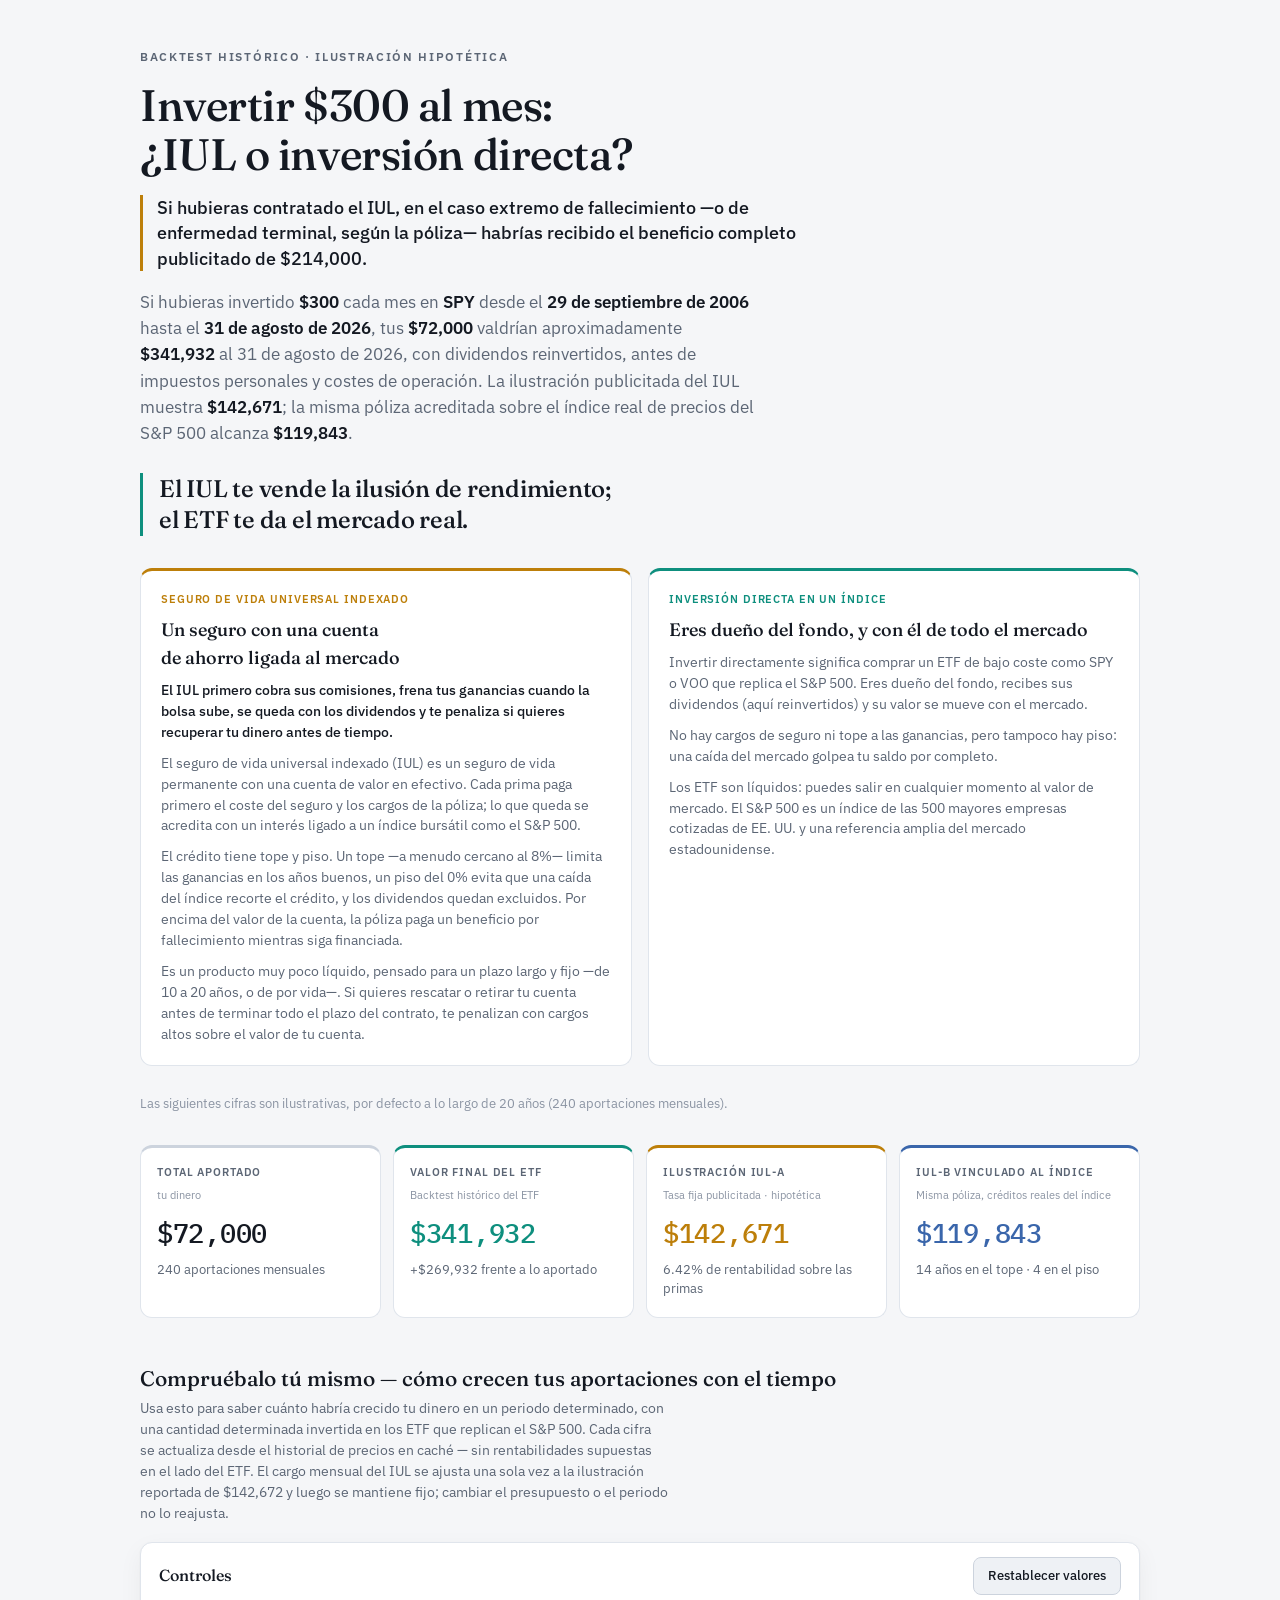
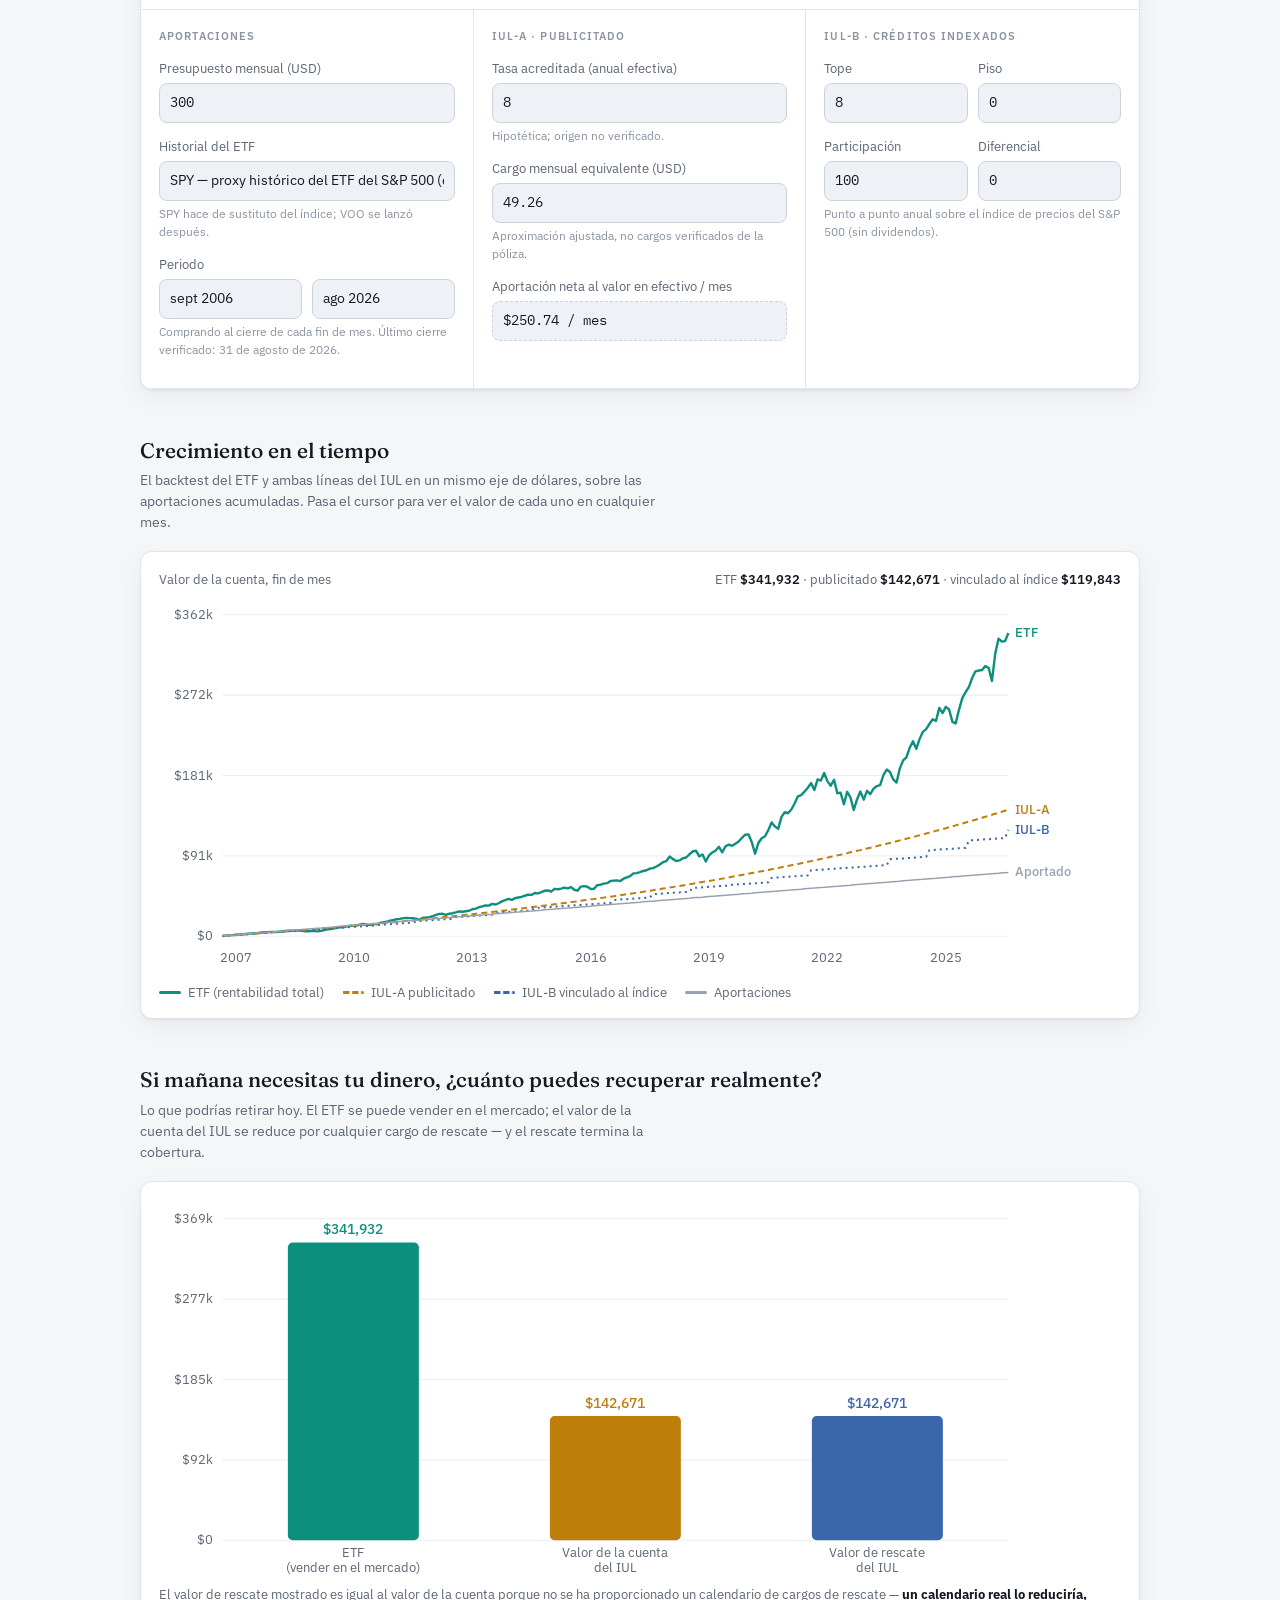
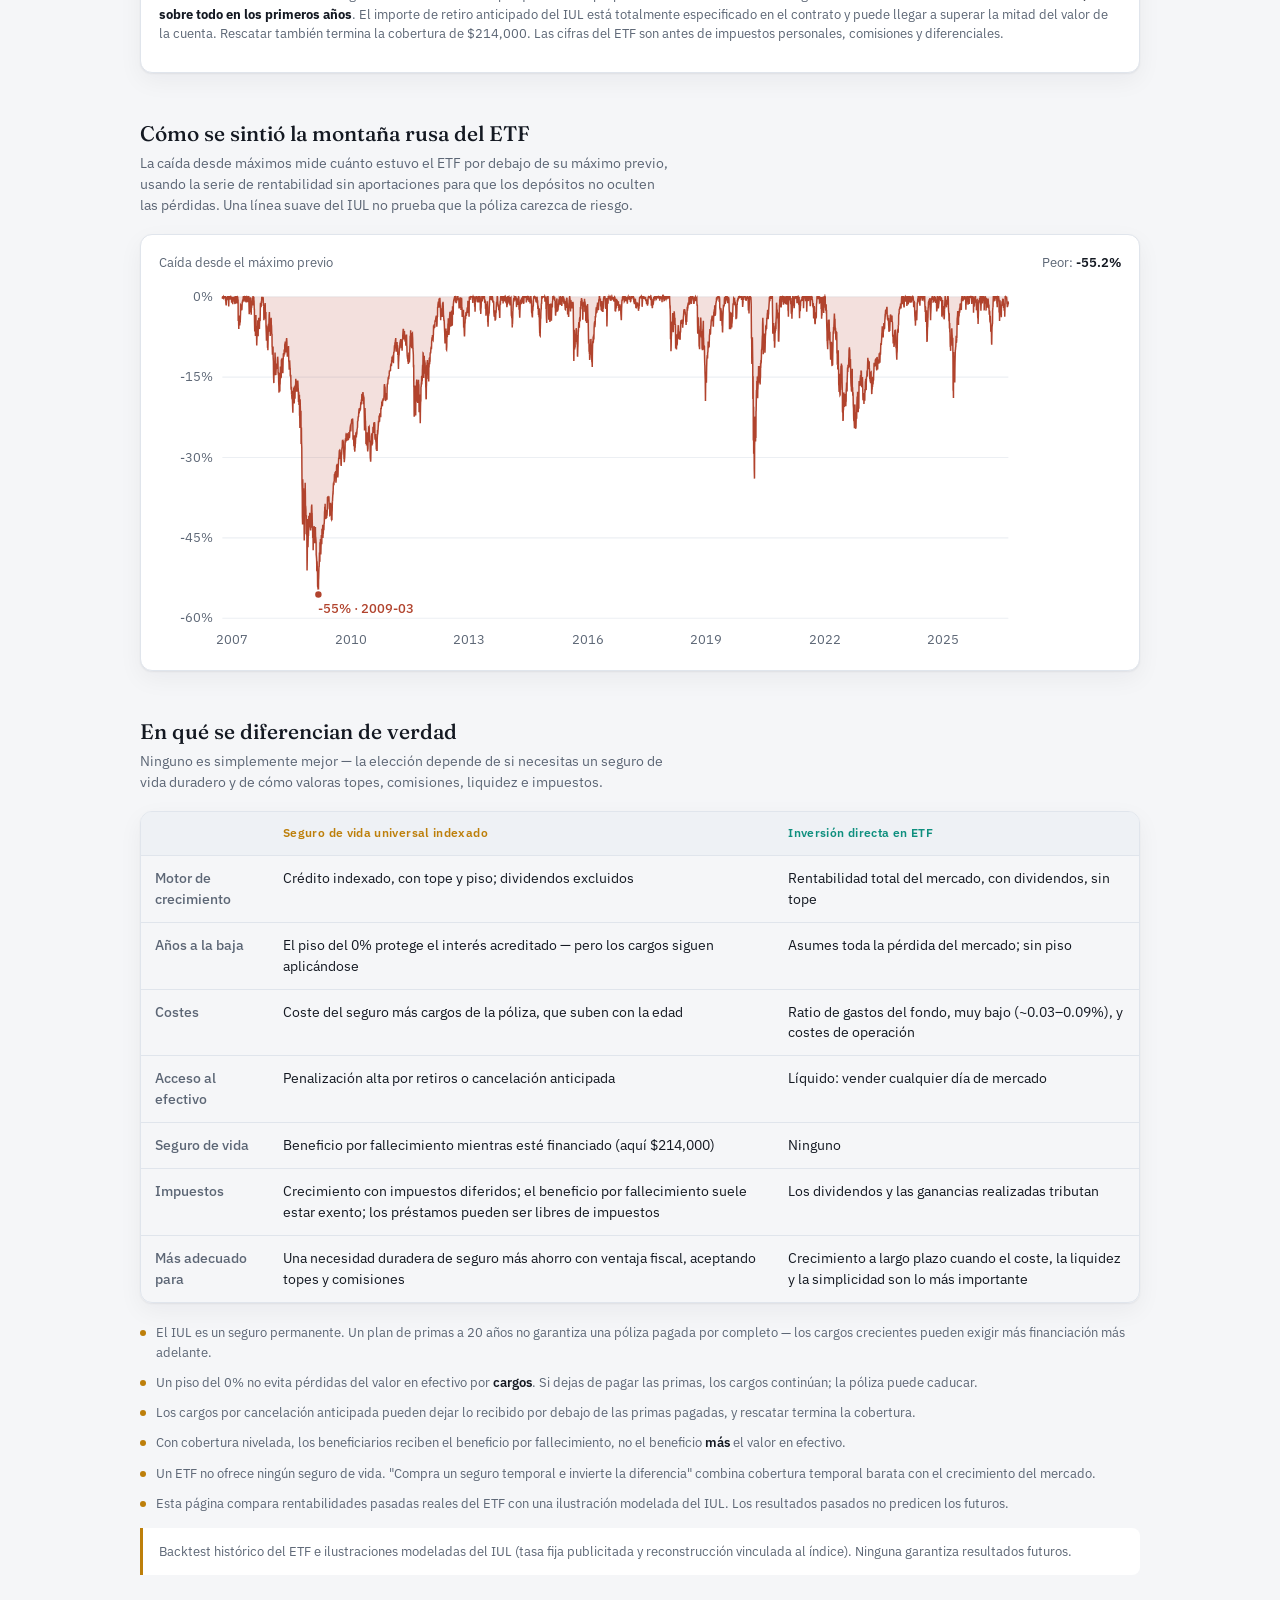
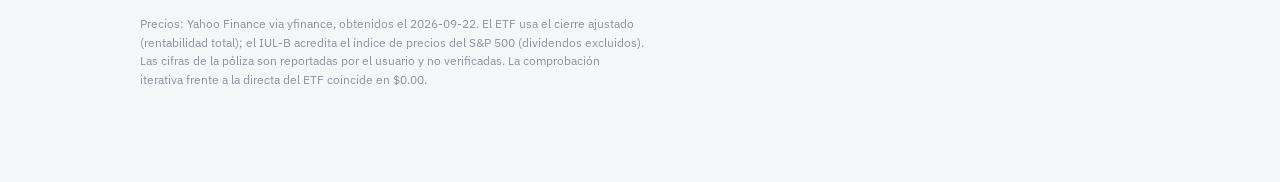
==== app/index.html @ 8ac27ef6 "Sharpen copy and restructure: punchier headlines, drop two charts, reorder New provocative tab title" ====
<!doctype html>
<html lang="en">
<head>
<meta charset="utf-8" />
<meta name="viewport" content="width=device-width, initial-scale=1, viewport-fit=cover" />
<title>¿Puede un IUL triplicar mi inversión de $72,000 a $214,000?</title>
<meta name="description" content="Sí… pero solo si mueres. Si vives para contarlo, la historia es muy distinta." />

<link rel="preconnect" href="https://fonts.googleapis.com" />
<link rel="preconnect" href="https://fonts.gstatic.com" crossorigin />
<link rel="stylesheet" href="https://fonts.googleapis.com/css2?family=Fraunces:opsz,wght@9..144,400;9..144,500;9..144,600&family=IBM+Plex+Sans:wght@400;500;600&family=IBM+Plex+Mono:wght@400;500&display=swap" />

<style>
  :root {
    --bg: #f5f6f8;
    --surface: #ffffff;
    --surface-2: #eef1f5;
    --ink: #141922;
    --muted: #5c6675;
    --faint: #8b94a3;
    --line: #e0e5ec;
    --line-strong: #ccd3dd;
    --etf: #0e8f7e;        /* ETF total-return backtest */
    --iula: #bd7f0a;       /* IUL-A advertised illustration */
    --iulb: #3a66ab;       /* IUL-B index-linked reconstruction */
    --contrib: #98a1b0;    /* cumulative contributions */
    --warn: #b1432d;       /* losses / surrender */
    --grid: #eceff3;
    --shadow: 0 1px 2px rgba(20,25,34,0.06), 0 8px 24px rgba(20,25,34,0.05);
    --radius: 12px;
    --maxw: 1040px;
  }
  :root:not([data-theme="light"]) {
    @media (prefers-color-scheme: dark) {
      --bg: #0e1116; --surface: #161b22; --surface-2: #1d232c;
      --ink: #e9edf2; --muted: #9aa4b2; --faint: #6b7482;
      --line: #262d38; --line-strong: #333c48;
      --etf: #26a892; --iula: #d99f2e; --iulb: #6f93d6; --contrib: #6b7482;
      --warn: #e0765c; --grid: #1e252f;
      --shadow: 0 1px 2px rgba(0,0,0,0.4), 0 8px 24px rgba(0,0,0,0.35);
    }
  }
  :root[data-theme="dark"] {
    --bg: #0e1116; --surface: #161b22; --surface-2: #1d232c;
    --ink: #e9edf2; --muted: #9aa4b2; --faint: #6b7482;
    --line: #262d38; --line-strong: #333c48;
    --etf: #26a892; --iula: #d99f2e; --iulb: #6f93d6; --contrib: #6b7482;
    --warn: #e0765c; --grid: #1e252f;
    --shadow: 0 1px 2px rgba(0,0,0,0.4), 0 8px 24px rgba(0,0,0,0.35);
  }

  * { box-sizing: border-box; }
  body {
    background: var(--bg); color: var(--ink);
    font-family: "IBM Plex Sans", system-ui, -apple-system, sans-serif;
    line-height: 1.55; -webkit-font-smoothing: antialiased;
  }
  .wrap { max-width: var(--maxw); margin: 0 auto; padding-inline: 20px; padding-block: 40px 72px; }
  .mono { font-family: "IBM Plex Mono", ui-monospace, monospace; font-variant-numeric: tabular-nums; }
  h1, h2, h3 { font-family: "Fraunces", Georgia, serif; font-weight: 500; text-wrap: balance; margin: 0; }

  .eyebrow { font-size: 12px; letter-spacing: 0.14em; text-transform: uppercase; color: var(--muted); font-weight: 600; margin: 0 0 14px; }
  .headline { font-size: clamp(26px, 4.4vw, 44px); line-height: 1.12; letter-spacing: -0.01em; max-width: 20ch; }
  .subtitle { margin-top: 16px; font-size: clamp(15px, 1.7vw, 18px); line-height: 1.4; color: var(--ink); font-weight: 500; max-width: 60ch; padding-left: 14px; border-left: 3px solid var(--iula); }
  .answer { margin-top: 18px; font-size: clamp(15px, 1.6vw, 17px); color: var(--muted); max-width: 62ch; }
  .answer b { color: var(--ink); font-weight: 600; }
  .illus-note { margin-top: 28px; font-size: 12.5px; color: var(--faint); }
  .pullquote { margin-top: 26px; padding-left: 16px; border-left: 3px solid var(--etf); font-family: "Fraunces", Georgia, serif; font-size: clamp(18px, 2.4vw, 24px); font-weight: 500; line-height: 1.32; letter-spacing: -0.01em; color: var(--ink); max-width: 30ch; text-wrap: balance; }

  .tiles { display: grid; gap: 12px; margin-top: 32px; grid-template-columns: repeat(4, 1fr); }
  .tile { background: var(--surface); border: 1px solid var(--line); border-radius: var(--radius); padding: 16px 16px 18px; display: flex; flex-direction: column; gap: 6px; border-top: 3px solid var(--line-strong); }
  .tile[data-series="etf"] { border-top-color: var(--etf); }
  .tile[data-series="iula"] { border-top-color: var(--iula); }
  .tile[data-series="iulb"] { border-top-color: var(--iulb); }
  .tile .label { font-size: 11px; letter-spacing: 0.08em; text-transform: uppercase; color: var(--muted); font-weight: 600; }
  .tile .kind { font-size: 11px; color: var(--faint); }
  .tile .value { font-size: 27px; font-weight: 500; letter-spacing: -0.01em; margin-top: 2px; }
  .tile .sub { font-size: 12.5px; color: var(--muted); }
  .tile .value.etf { color: var(--etf); }
  .tile .value.iula { color: var(--iula); }
  .tile .value.iulb { color: var(--iulb); }

  section { margin-top: 44px; }
  .sec-title { font-size: 21px; margin-bottom: 4px; }
  .sec-note { color: var(--muted); font-size: 13.5px; margin: 0 0 18px; max-width: 66ch; }

  .panel { background: var(--surface); border: 1px solid var(--line); border-radius: var(--radius); box-shadow: var(--shadow); overflow: hidden; }
  .panel-head { display: flex; align-items: center; justify-content: space-between; padding: 14px 18px; border-bottom: 1px solid var(--line); gap: 12px; flex-wrap: wrap; }
  .panel-head h3 { font-size: 16px; }
  .groups { display: grid; grid-template-columns: repeat(3, 1fr); gap: 0; }
  .group { padding: 18px; border-right: 1px solid var(--line); border-bottom: 1px solid var(--line); }
  .group:nth-child(3n) { border-right: none; }
  .group h4 { font-family: "IBM Plex Sans", sans-serif; font-size: 11px; letter-spacing: 0.1em; text-transform: uppercase; color: var(--faint); font-weight: 600; margin: 0 0 14px; }
  .field { margin-bottom: 14px; }
  .field:last-child { margin-bottom: 0; }
  .field label { display: block; font-size: 12.5px; color: var(--muted); margin-bottom: 5px; }
  .field .hint { font-size: 11.5px; color: var(--faint); margin-top: 4px; }
  input, select { width: 100%; font: inherit; font-size: 14px; color: var(--ink); background: var(--surface-2); border: 1px solid var(--line-strong); border-radius: 8px; padding: 8px 10px; -webkit-appearance: none; appearance: none; }
  input.mono { font-family: "IBM Plex Mono", monospace; }
  input:focus-visible, select:focus-visible, button:focus-visible { outline: 2px solid var(--etf); outline-offset: 2px; }
  .inline-2 { display: grid; grid-template-columns: 1fr 1fr; gap: 10px; }
  .readout { font-family: "IBM Plex Mono", monospace; font-variant-numeric: tabular-nums; background: var(--surface-2); border: 1px dashed var(--line-strong); border-radius: 8px; padding: 8px 10px; font-size: 14px; color: var(--ink); }
  button { font: inherit; font-weight: 500; cursor: pointer; border-radius: 8px; border: 1px solid var(--line-strong); background: var(--surface-2); color: var(--ink); padding: 8px 14px; font-size: 13px; }
  button:hover { border-color: var(--faint); }

  .errbar { margin-top: 14px; padding: 10px 14px; border-radius: 8px; font-size: 13px; background: color-mix(in srgb, var(--warn) 12%, var(--surface)); border: 1px solid color-mix(in srgb, var(--warn) 40%, var(--line)); color: var(--warn); }

  /* Charts */
  .chart-card { background: var(--surface); border: 1px solid var(--line); border-radius: var(--radius); box-shadow: var(--shadow); padding: 18px 18px 16px; position: relative; }
  .chart-head { display: flex; justify-content: space-between; align-items: baseline; gap: 14px; flex-wrap: wrap; margin-bottom: 6px; }
  .chart-head .k { font-size: 12.5px; color: var(--muted); }
  .chart-head .k b { color: var(--ink); font-weight: 600; }
  .chart-svg { width: 100%; height: auto; display: block; touch-action: none; }
  .legend { display: flex; flex-wrap: wrap; gap: 14px 18px; margin-top: 12px; }
  .legend span { display: inline-flex; align-items: center; gap: 7px; font-size: 12.5px; color: var(--muted); }
  .swatch { width: 22px; height: 0; border-top-width: 3px; border-top-style: solid; border-radius: 2px; display: inline-block; }
  .tt { position: absolute; pointer-events: none; background: var(--surface); border: 1px solid var(--line-strong); border-radius: 8px; box-shadow: var(--shadow); padding: 8px 10px; font-size: 12px; z-index: 5; opacity: 0; transition: opacity 90ms ease; min-width: 150px; }
  .tt .d { color: var(--muted); margin-bottom: 4px; font-size: 11px; }
  .tt .row { display: flex; justify-content: space-between; gap: 14px; }
  .tt .row .nm { display: inline-flex; align-items: center; gap: 6px; color: var(--ink); }
  .tt .row .v { font-family: "IBM Plex Mono", monospace; font-variant-numeric: tabular-nums; }
  .dot { width: 8px; height: 8px; border-radius: 50%; display: inline-block; }
  .chart-grid { display: grid; grid-template-columns: 1fr 1fr; gap: 16px; }

  .footnote { margin-top: 40px; font-size: 12px; color: var(--faint); max-width: 72ch; }
  .disclosure { margin-top: 14px; padding: 14px 16px; border-left: 3px solid var(--iula); background: var(--surface); border-radius: 0 8px 8px 0; font-size: 12.5px; color: var(--muted); }
  .exit-note { font-size: 12.5px; color: var(--muted); margin-top: 10px; }
  .exit-note b { color: var(--ink); }

  /* Explainer + comparison */
  .def-grid { display: grid; grid-template-columns: 1fr 1fr; gap: 16px; margin-top: 32px; }
  .def { background: var(--surface); border: 1px solid var(--line); border-radius: var(--radius); padding: 20px; border-top: 3px solid var(--line-strong); }
  .def.iul { border-top-color: var(--iula); }
  .def.etf { border-top-color: var(--etf); }
  .def .tag { font-size: 11px; letter-spacing: 0.08em; text-transform: uppercase; font-weight: 600; margin-bottom: 8px; display: block; }
  .def.iul .tag { color: var(--iula); }
  .def.etf .tag { color: var(--etf); }
  .def h3 { font-size: 18px; margin-bottom: 8px; }
  .def p { font-size: 13.5px; color: var(--muted); margin: 0; }
  .def p + p { margin-top: 10px; }
  .def .lead { color: var(--ink); font-weight: 500; }
  .cmp-wrap { overflow-x: auto; border-radius: var(--radius); box-shadow: var(--shadow); border: 1px solid var(--line); }
  .cmp { width: 100%; border-collapse: collapse; font-size: 13.5px; min-width: 560px; }
  .cmp th, .cmp td { text-align: left; padding: 12px 14px; border-bottom: 1px solid var(--line); vertical-align: top; }
  .cmp thead th { background: var(--surface-2); font-family: "IBM Plex Sans", sans-serif; font-weight: 600; font-size: 12px; letter-spacing: 0.03em; }
  .cmp thead th.c-iul { color: var(--iula); }
  .cmp thead th.c-etf { color: var(--etf); }
  .cmp td:first-child, .cmp th:first-child { color: var(--muted); font-weight: 500; width: 128px; }
  .cmp tbody tr:last-child td { border-bottom: none; }
  .caveats { margin-top: 20px; display: grid; gap: 10px; }
  .caveat { display: flex; gap: 10px; font-size: 13px; color: var(--muted); align-items: flex-start; }
  .caveat::before { content: ""; flex: none; width: 6px; height: 6px; border-radius: 50%; background: var(--iula); margin-top: 7px; }
  .caveat b { color: var(--ink); font-weight: 600; }

  @media (max-width: 860px) {
    .tiles { grid-template-columns: repeat(2, 1fr); }
    .def-grid { grid-template-columns: 1fr; }
    .groups { grid-template-columns: 1fr; }
    .group { border-right: none; }
    .chart-grid { grid-template-columns: 1fr; }
  }
  @media (max-width: 480px) { .tiles { grid-template-columns: 1fr; } }
</style>
</head>
<body>
<div class="wrap">
  <header>
    <p class="eyebrow">Backtest histórico · ilustración hipotética</p>
    <h1 class="headline">Invertir $300 al mes: ¿IUL o inversión directa?</h1>
    <p class="subtitle">Si hubieras contratado el IUL, en el caso extremo de fallecimiento —o de enfermedad terminal, según la póliza— habrías recibido el beneficio completo publicitado de $214,000.</p>
    <p class="answer" id="answer"></p>
  </header>

  <p class="pullquote">El IUL te vende la ilusión de rendimiento; el ETF te da el mercado real.</p>

  <div class="def-grid">
    <div class="def iul">
      <span class="tag">Seguro de vida universal indexado</span>
      <h3>Un seguro con una cuenta de ahorro ligada al mercado</h3>
      <p class="lead">El IUL primero cobra sus comisiones, frena tus ganancias cuando la bolsa sube, se queda con los dividendos y te penaliza si quieres recuperar tu dinero antes de tiempo.</p>
      <p>El seguro de vida universal indexado (IUL) es un seguro de vida permanente con una cuenta de valor en efectivo. Cada prima paga primero el coste del seguro y los cargos de la póliza; lo que queda se acredita con un interés ligado a un índice bursátil como el S&amp;P 500.</p>
      <p>El crédito tiene tope y piso. Un tope —a menudo cercano al 8%— limita las ganancias en los años buenos, un piso del 0% evita que una caída del índice recorte el crédito, y los dividendos quedan excluidos. Por encima del valor de la cuenta, la póliza paga un beneficio por fallecimiento mientras siga financiada.</p>
      <p>Es un producto muy poco líquido, pensado para un plazo largo y fijo —de 10 a 20 años, o de por vida—. Si quieres rescatar o retirar tu cuenta antes de terminar todo el plazo del contrato, te penalizan con cargos altos sobre el valor de tu cuenta.</p>
    </div>
    <div class="def etf">
      <span class="tag">Inversión directa en un índice</span>
      <h3>Eres dueño del fondo, y con él de todo el mercado</h3>
      <p>Invertir directamente significa comprar un ETF de bajo coste como SPY o VOO que replica el S&amp;P 500. Eres dueño del fondo, recibes sus dividendos (aquí reinvertidos) y su valor se mueve con el mercado.</p>
      <p>No hay cargos de seguro ni tope a las ganancias, pero tampoco hay piso: una caída del mercado golpea tu saldo por completo.</p>
      <p>Los ETF son líquidos: puedes salir en cualquier momento al valor de mercado. El S&amp;P 500 es un índice de las 500 mayores empresas cotizadas de EE.&nbsp;UU. y una referencia amplia del mercado estadounidense.</p>
    </div>
  </div>

  <p class="illus-note">Las siguientes cifras son ilustrativas, por defecto a lo largo de 20 años (240 aportaciones mensuales).</p>

  <div class="tiles">
    <div class="tile"><span class="label">Total aportado</span><span class="kind">tu dinero</span><span class="value mono" id="v-contrib">—</span><span class="sub" id="s-contrib"></span></div>
    <div class="tile" data-series="etf"><span class="label">Valor final del ETF</span><span class="kind">Backtest histórico del ETF</span><span class="value mono etf" id="v-etf">—</span><span class="sub" id="s-etf"></span></div>
    <div class="tile" data-series="iula"><span class="label">Ilustración IUL-A</span><span class="kind">Tasa fija publicitada · hipotética</span><span class="value mono iula" id="v-iula">—</span><span class="sub" id="s-iula"></span></div>
    <div class="tile" data-series="iulb"><span class="label">IUL-B vinculado al índice</span><span class="kind">Misma póliza, créditos reales del índice</span><span class="value mono iulb" id="v-iulb">—</span><span class="sub" id="s-iulb"></span></div>
  </div>

  <section>
    <h2 class="sec-title">Compruébalo tú mismo — cómo crecen tus aportaciones con el tiempo</h2>
    <p class="sec-note">Usa esto para saber cuánto habría crecido tu dinero en un periodo determinado, con una cantidad determinada invertida en los ETF que replican el S&amp;P 500. Cada cifra se actualiza desde el historial de precios en caché — sin rentabilidades supuestas en el lado del ETF. El cargo mensual del IUL se ajusta una sola vez a la ilustración reportada de $142,672 y luego se mantiene fijo; cambiar el presupuesto o el periodo no lo reajusta.</p>
    <div class="panel">
      <div class="panel-head"><h3>Controles</h3><button id="reset" type="button">Restablecer valores</button></div>
      <div class="groups">
        <div class="group">
          <h4>Aportaciones</h4>
          <div class="field"><label for="budget">Presupuesto mensual (USD)</label><input class="mono" id="budget" type="number" min="0" step="10" value="300" /></div>
          <div class="field"><label for="ticker">Historial del ETF</label>
            <select id="ticker"><option value="SPY">SPY — proxy histórico del ETF del S&amp;P 500 (desde 1993)</option><option value="VOO">VOO — historial real (desde sept. 2010)</option></select>
            <p class="hint" id="ticker-hint"></p></div>
          <div class="field"><label for="win-start">Periodo</label>
            <div class="inline-2"><select id="win-start" aria-label="Primer mes de aportación"></select><select id="win-end" aria-label="Último mes de aportación"></select></div>
            <p class="hint" id="win-hint"></p></div>
        </div>
        <div class="group">
          <h4>IUL-A · publicitado</h4>
          <div class="field"><label for="rate">Tasa acreditada (anual efectiva)</label><input class="mono" id="rate" type="number" min="0" max="20" step="0.25" value="8" /><p class="hint">Hipotética; origen no verificado.</p></div>
          <div class="field"><label for="charge">Cargo mensual equivalente (USD)</label><input class="mono" id="charge" type="number" min="0" step="0.01" value="49.26" /><p class="hint">Aproximación ajustada, no cargos verificados de la póliza.</p></div>
          <div class="field"><label>Aportación neta al valor en efectivo / mes</label><div class="readout" id="net-readout">—</div></div>
        </div>
        <div class="group">
          <h4>IUL-B · créditos indexados</h4>
          <div class="field"><div class="inline-2"><div><label for="cap">Tope</label><input class="mono" id="cap" type="number" min="0" max="50" step="0.5" value="8" /></div><div><label for="floor">Piso</label><input class="mono" id="floor" type="number" min="0" max="20" step="0.5" value="0" /></div></div></div>
          <div class="field"><div class="inline-2"><div><label for="participation">Participación</label><input class="mono" id="participation" type="number" min="0" max="200" step="5" value="100" /></div><div><label for="spread">Diferencial</label><input class="mono" id="spread" type="number" min="0" max="20" step="0.25" value="0" /></div></div>
            <p class="hint">Punto a punto anual sobre el índice de precios del S&amp;P 500 (sin dividendos).</p></div>
        </div>
      </div>
    </div>
    <div id="errbar" class="errbar" hidden></div>
  </section>

  <section>
    <h2 class="sec-title">Crecimiento en el tiempo</h2>
    <p class="sec-note">El backtest del ETF y ambas líneas del IUL en un mismo eje de dólares, sobre las aportaciones acumuladas. Pasa el cursor para ver el valor de cada uno en cualquier mes.</p>
    <div class="chart-card">
      <div class="chart-head"><span class="k">Valor de la cuenta, fin de mes</span><span class="k" id="growth-sum"></span></div>
      <div id="chart-growth"></div>
      <div class="legend">
        <span><i class="swatch" style="border-top-color:var(--etf)"></i> ETF (rentabilidad total)</span>
        <span><i class="swatch" style="border-top-color:var(--iula);border-top-style:dashed"></i> IUL-A publicitado</span>
        <span><i class="swatch" style="border-top-color:var(--iulb);border-top-style:dashed"></i> IUL-B vinculado al índice</span>
        <span><i class="swatch" style="border-top-color:var(--contrib)"></i> Aportaciones</span>
      </div>
    </div>
  </section>

  <section>
    <h2 class="sec-title">Si mañana necesitas tu dinero, ¿cuánto puedes recuperar realmente?</h2>
    <p class="sec-note">Lo que podrías retirar hoy. El ETF se puede vender en el mercado; el valor de la cuenta del IUL se reduce por cualquier cargo de rescate — y el rescate termina la cobertura.</p>
    <div class="chart-card">
      <div id="chart-exit"></div>
      <p class="exit-note" id="exit-note"></p>
    </div>
  </section>

  <section>
    <h2 class="sec-title">Cómo se sintió la montaña rusa del ETF</h2>
    <p class="sec-note">La caída desde máximos mide cuánto estuvo el ETF por debajo de su máximo previo, usando la serie de rentabilidad sin aportaciones para que los depósitos no oculten las pérdidas. Una línea suave del IUL no prueba que la póliza carezca de riesgo.</p>
    <div class="chart-card">
      <div class="chart-head"><span class="k">Caída desde el máximo previo</span><span class="k" id="dd-sum"></span></div>
      <div id="chart-dd"></div>
    </div>
  </section>

  <section>
    <h2 class="sec-title">En qué se diferencian de verdad</h2>
    <p class="sec-note">Ninguno es simplemente mejor — la elección depende de si necesitas un seguro de vida duradero y de cómo valoras topes, comisiones, liquidez e impuestos.</p>
    <div class="cmp-wrap">
      <table class="cmp">
        <thead>
          <tr><th></th><th class="c-iul">Seguro de vida universal indexado</th><th class="c-etf">Inversión directa en ETF</th></tr>
        </thead>
        <tbody>
          <tr><td>Motor de crecimiento</td><td>Crédito indexado, con tope y piso; dividendos excluidos</td><td>Rentabilidad total del mercado, con dividendos, sin tope</td></tr>
          <tr><td>Años a la baja</td><td>El piso del 0% protege el interés acreditado — pero los cargos siguen aplicándose</td><td>Asumes toda la pérdida del mercado; sin piso</td></tr>
          <tr><td>Costes</td><td>Coste del seguro más cargos de la póliza, que suben con la edad</td><td>Ratio de gastos del fondo, muy bajo (~0.03–0.09%), y costes de operación</td></tr>
          <tr><td>Acceso al efectivo</td><td>Penalización alta por retiros o cancelación anticipada</td><td>Líquido: vender cualquier día de mercado</td></tr>
          <tr><td>Seguro de vida</td><td>Beneficio por fallecimiento mientras esté financiado (aquí $214,000)</td><td>Ninguno</td></tr>
          <tr><td>Impuestos</td><td>Crecimiento con impuestos diferidos; el beneficio por fallecimiento suele estar exento; los préstamos pueden ser libres de impuestos</td><td>Los dividendos y las ganancias realizadas tributan</td></tr>
          <tr><td>Más adecuado para</td><td>Una necesidad duradera de seguro más ahorro con ventaja fiscal, aceptando topes y comisiones</td><td>Crecimiento a largo plazo cuando el coste, la liquidez y la simplicidad son lo más importante</td></tr>
        </tbody>
      </table>
    </div>
    <div class="caveats">
      <div class="caveat"><span>El IUL es un seguro permanente. Un plan de primas a 20 años no garantiza una póliza pagada por completo — los cargos crecientes pueden exigir más financiación más adelante.</span></div>
      <div class="caveat"><span>Un piso del 0% no evita pérdidas del valor en efectivo por <b>cargos</b>. Si dejas de pagar las primas, los cargos continúan; la póliza puede caducar.</span></div>
      <div class="caveat"><span>Los cargos por cancelación anticipada pueden dejar lo recibido por debajo de las primas pagadas, y rescatar termina la cobertura.</span></div>
      <div class="caveat"><span>Con cobertura nivelada, los beneficiarios reciben el beneficio por fallecimiento, no el beneficio <b>más</b> el valor en efectivo.</span></div>
      <div class="caveat"><span>Un ETF no ofrece ningún seguro de vida. "Compra un seguro temporal e invierte la diferencia" combina cobertura temporal barata con el crecimiento del mercado.</span></div>
      <div class="caveat"><span>Esta página compara rentabilidades pasadas reales del ETF con una ilustración modelada del IUL. Los resultados pasados no predicen los futuros.</span></div>
    </div>
  </section>

  <div class="disclosure" id="disclosure"></div>
  <p class="footnote" id="footnote"></p>
</div>

<script>
// Phase 2 calculation engine for the IUL vs. direct-investing webpage.
//
// Pure functions, no DOM. Runs unchanged in the browser (ES module) and in Node
// (for the Phase 3 verification harness), so there is one source of truth.
//
// Series modeled:
//   - ETF backtest        : actual total returns, dividends reinvested.
//   - IUL-A (advertised)  : flat effective-annual credit, monthly recursion.
//   - IUL-B (index-linked): annual point-to-point on the S&P 500 PRICE index,
//                           cap / floor / participation / spread; no dividends.
//
// Honesty invariants encoded here:
//   * ETF uses total-return levels; IUL-B uses price-only index levels.
//   * The IUL monthly charge is fitted once to the advertised ending value and
//     then held fixed; it is never recalibrated per scenario.
//   * Both IUL series share the same premium and charge, so they differ only in
//     how the cash value is credited.

const DEFAULTS = Object.freeze({
  budget: 300,          // monthly premium / ETF budget, USD
  periods: 240,         // months in the full comparison window (20 years)
  iulAnnualCredit: 0.08,// IUL-A effective annual credited rate (hypothetical)
  target: 142672,       // user-reported 20-year illustrated account value
  cap: 0.08,            // IUL-B annual credit cap
  floor: 0.0,           // IUL-B annual credit floor
  participation: 1.0,   // IUL-B participation rate
  spread: 0.0,          // IUL-B spread (subtracted before cap/floor)
  deathBenefit: 214000, // level coverage (assumed)
});

// ---------------------------------------------------------------------------
// Small helpers
// ---------------------------------------------------------------------------

function clamp(x, lo, hi) {
  return Math.max(lo, Math.min(hi, x));
}

// Effective-annual rate -> equivalent monthly rate.
function monthlyRateFromAnnual(annual) {
  return Math.pow(1 + annual, 1 / 12) - 1;
}

// Ordinary-annuity future-value factor: sum_{k=0}^{n-1} (1+r)^k.
function annuityFactor(r, n) {
  if (r === 0) return n;
  return (Math.pow(1 + r, n) - 1) / r;
}

// Fit the constant monthly charge so the flat-credit recursion reaches `target`
// after `periods` months at the given premium. Fitted once; then held fixed.
function fittedMonthlyCharge({ budget, periods, iulAnnualCredit, target } = DEFAULTS) {
  const m = monthlyRateFromAnnual(iulAnnualCredit);
  const net = target / annuityFactor(m, periods); // required net contribution
  return budget - net;                            // charge = premium - net
}

// ---------------------------------------------------------------------------
// Input guards
// ---------------------------------------------------------------------------

// Returns a list of human-readable problems; empty list means the inputs are
// valid. The UI blocks calculation while any problem remains.
function validateInputs(config = {}, termPremium = 0) {
  const cfg = { ...DEFAULTS, ...config };
  const errors = [];
  if (!(cfg.budget >= 0)) errors.push("Monthly budget must be zero or positive.");
  const charge = config.monthlyCharge ?? fittedMonthlyCharge(cfg);
  if (!(charge >= 0)) errors.push("Monthly charge must be zero or positive.");
  if (charge > cfg.budget) errors.push("Monthly charge cannot exceed the budget.");
  if (!(cfg.cap >= cfg.floor)) errors.push("Cap must be greater than or equal to the floor.");
  if (!(cfg.participation >= 0)) errors.push("Participation rate must be zero or positive.");
  if (termPremium < 0) errors.push("Term premium must be zero or positive.");
  if (termPremium >= cfg.budget && termPremium > 0)
    errors.push("Term premium must leave a positive amount to invest.");
  return errors;
}

// ---------------------------------------------------------------------------
// ETF backtest (total return)
// ---------------------------------------------------------------------------

// `levels` are month-end total-return levels at each contribution date.
// Iterative recursion: grow the prior balance, then add this month's budget.
function etfBacktest(levels, budget) {
  const n = levels.length;
  const series = new Array(n);
  let bal = 0;
  for (let t = 0; t < n; t++) {
    if (t > 0) bal *= levels[t] / levels[t - 1];
    bal += budget;
    series[t] = bal;
  }
  return {
    series,
    finalValue: series[n - 1],
    contributed: budget * n,
  };
}

// Independent cross-check: each contribution grows by A[T]/A[k].
function etfDirect(levels, budget) {
  const T = levels.length - 1;
  let total = 0;
  for (let k = 0; k <= T; k++) total += budget * (levels[T] / levels[k]);
  return total;
}

// ---------------------------------------------------------------------------
// IUL-A: advertised flat-credit line
// ---------------------------------------------------------------------------

function iulFlat(periods, budget, monthlyCharge, iulAnnualCredit) {
  const m = monthlyRateFromAnnual(iulAnnualCredit);
  const net = budget - monthlyCharge;
  const series = new Array(periods);
  let bal = 0;
  for (let t = 0; t < periods; t++) {
    bal = bal * (1 + m) + net; // grow, then add net contribution at month-end
    series[t] = bal;
  }
  const contributed = budget * periods;
  const netContributed = net * periods;
  return {
    series,
    finalValue: series[periods - 1],
    contributed,
    impliedCharges: monthlyCharge * periods,
    netContributed,
    modeledGrowth: series[periods - 1] - netContributed,
  };
}

// ---------------------------------------------------------------------------
// IUL-B: index-linked line (annual point-to-point, price index only)
// ---------------------------------------------------------------------------

// `indexLevels` has length periods+1: index[0] is the anchor month-end just
// BEFORE the first contribution; index[1..periods] are the contribution months.
// Convention: add the net contribution at each month-end, then on every 12th
// month apply the annual credit to the full balance.
function iulIndexed(periods, budget, monthlyCharge, indexLevels, params) {
  const { cap, floor, participation, spread } = { ...DEFAULTS, ...params };
  const net = budget - monthlyCharge;
  const series = new Array(periods);
  const credits = []; // {month, indexReturn, creditRate}
  let bal = 0;
  for (let t = 1; t <= periods; t++) {
    bal += net;
    if (t % 12 === 0) {
      const indexReturn = indexLevels[t] / indexLevels[t - 12] - 1;
      const creditRate = clamp(participation * indexReturn - spread, floor, cap);
      bal *= 1 + creditRate;
      credits.push({ month: t, indexReturn, creditRate });
    }
    series[t - 1] = bal;
  }
  const netContributed = net * periods;
  return {
    series,
    finalValue: series[periods - 1],
    contributed: budget * periods,
    impliedCharges: monthlyCharge * periods,
    netContributed,
    modeledGrowth: series[periods - 1] - netContributed,
    credits,
  };
}

// ---------------------------------------------------------------------------
// Drawdown (contribution-free daily return series)
// ---------------------------------------------------------------------------

function drawdown(dailyLevels) {
  const n = dailyLevels.length;
  const series = new Array(n);
  let runningMax = -Infinity;
  let worst = 0;
  for (let i = 0; i < n; i++) {
    if (dailyLevels[i] > runningMax) runningMax = dailyLevels[i];
    const dd = dailyLevels[i] / runningMax - 1;
    series[i] = dd;
    if (dd < worst) worst = dd;
  }
  return { series, worst };
}

// ---------------------------------------------------------------------------
// Cash-value-equivalent annual return on the FULL premium
// ---------------------------------------------------------------------------

// Solve budget * annuityFactor(r, periods) = endingValue for monthly r, then
// annualize. Returns null when no finite rate exists.
function returnOnPremium(endingValue, budget, periods) {
  if (endingValue <= 0 || budget <= 0 || periods <= 0) return null;
  const f = (r) => budget * annuityFactor(r, periods) - endingValue;
  // Ending value below total paid implies a negative monthly rate.
  let lo = -0.9 / 1, hi = 1.0; // monthly-rate search bracket
  let flo = f(lo), fhi = f(hi);
  if (flo * fhi > 0) return null; // no sign change in bracket
  for (let i = 0; i < 200; i++) {
    const mid = (lo + hi) / 2;
    const fmid = f(mid);
    if (Math.abs(fmid) < 1e-9) { lo = hi = mid; break; }
    if (flo * fmid < 0) { hi = mid; fhi = fmid; } else { lo = mid; flo = fmid; }
  }
  const monthly = (lo + hi) / 2;
  return Math.pow(1 + monthly, 12) - 1;
}

// ---------------------------------------------------------------------------
// Window preparation from the snapshot payload
// ---------------------------------------------------------------------------

// Slice prices.json for one ETF and a [startIso, endIso] month-end window, and
// build the aligned arrays the engine needs. Throws on misalignment so bad data
// can never pass silently.
function prepareWindow(prices, ticker, startIso, endIso) {
  const key = ticker.toLowerCase();
  const etfMonthly = prices[key].monthly.filter((r) => r.date >= startIso && r.date <= endIso);
  if (etfMonthly.length === 0) throw new Error(`No ${ticker} month-ends in window`);

  const firstDate = etfMonthly[0].date;
  const lastDate = etfMonthly[etfMonthly.length - 1].date;

  // Index (price) levels keyed by date, plus the anchor month strictly before
  // the first contribution.
  const gspc = prices.gspc.monthly;
  const gspcByDate = new Map(gspc.map((r) => [r.date, r.close]));
  const before = gspc.filter((r) => r.date < firstDate);
  if (before.length === 0) throw new Error("No index anchor month before window start");
  const anchor = before[before.length - 1].close;

  const indexLevels = [anchor];
  const etfLevels = [];
  for (const r of etfMonthly) {
    if (!gspcByDate.has(r.date)) throw new Error(`Index level missing for ${r.date}`);
    etfLevels.push(r.adj_close);
    indexLevels.push(gspcByDate.get(r.date));
  }

  const dailyRows = prices[key].daily
    .filter((r) => r.date >= firstDate && r.date <= lastDate);

  return {
    ticker,
    firstDate,
    lastDate,
    dates: etfMonthly.map((r) => r.date),
    periods: etfMonthly.length,
    etfLevels,
    indexLevels, // length periods + 1 (index 0 is the anchor)
    etfDaily: dailyRows.map((r) => r.adj_close),
    etfDailyDates: dailyRows.map((r) => r.date),
  };
}

// ---------------------------------------------------------------------------
// Orchestrator
// ---------------------------------------------------------------------------

// Full scenario for a valid window and input set. `config` overrides DEFAULTS.
// `window` is the object returned by prepareWindow. Optional `termPremium`
// invests the remaining budget in the ETF.
function computeScenario(window, config = {}, termPremium = 0) {
  const cfg = { ...DEFAULTS, ...config, periods: window.periods };
  const charge = config.monthlyCharge ?? fittedMonthlyCharge({
    budget: cfg.budget,
    periods: DEFAULTS.periods,      // charge is fitted on the 240-month target...
    iulAnnualCredit: cfg.iulAnnualCredit,
    target: cfg.target,
  });

  const etf = etfBacktest(window.etfLevels, cfg.budget);
  const etfCheck = etfDirect(window.etfLevels, cfg.budget);
  const iulA = iulFlat(window.periods, cfg.budget, charge, cfg.iulAnnualCredit);
  const iulB = iulIndexed(window.periods, cfg.budget, charge, window.indexLevels, cfg);
  const dd = drawdown(window.etfDaily);
  const roiPremium = returnOnPremium(iulA.finalValue, cfg.budget, window.periods);

  let termEtf = null;
  if (termPremium > 0 && termPremium < cfg.budget) {
    termEtf = etfBacktest(window.etfLevels, cfg.budget - termPremium);
  }

  return {
    window,
    charge,                       // ...but always applied over the actual window
    contributed: cfg.budget * window.periods,
    etf,
    etfDirectCheck: etfCheck,
    iulA,
    iulB,
    drawdown: dd,
    returnOnPremium: roiPremium,
    termEtf,
    config: cfg,
  };
}


const PRICES = {"meta":{"provider":"Yahoo Finance via yfinance","retrieved_utc":"2026-09-22T06:24:24.212791+00:00","last_completed_month_end":"2026-08-31","conventions":{"spy":"adjusted close (total return; dividends reinvested, splits handled)","voo":"adjusted close (total return; dividends reinvested, splits handled)","gspc":"close (S&P 500 price index; dividends excluded, used for IUL-B credits)"}},"spy":{"daily":[{"date":"1993-01-29","adj_close":24.053534},{"date":"1993-02-01","adj_close":24.224607},{"date":"1993-02-02","adj_close":24.275923},{"date":"1993-02-03","adj_close":24.532558},{"date":"1993-02-04","adj_close":24.635206},{"date":"1993-02-05","adj_close":24.618103},{"date":"1993-02-08","adj_close":24.618103},{"date":"1993-02-09","adj_close":24.447012},{"date":"1993-02-10","adj_close":24.481222},{"date":"1993-02-11","adj_close":24.60099},{"date":"1993-02-12","adj_close":24.412807},{"date":"1993-02-16","adj_close":23.796902},{"date":"1993-02-17","adj_close":23.779795},{"date":"1993-02-18","adj_close":23.762703},{"date":"1993-02-19","adj_close":23.848242},{"date":"1993-02-22","adj_close":23.933777},{"date":"1993-02-23","adj_close":23.916674},{"date":"1993-02-24","adj_close":24.224607},{"date":"1993-02-25","adj_close":24.275923},{"date":"1993-02-26","adj_close":24.310154},{"date":"1993-03-01","adj_close":24.241713},{"date":"1993-03-02","adj_close":24.60099},{"date":"1993-03-03","adj_close":24.703638},{"date":"1993-03-04","adj_close":24.566769},{"date":"1993-03-05","adj_close":24.498339},{"date":"1993-03-08","adj_close":25.045786},{"date":"1993-03-09","adj_close":24.960249},{"date":"1993-03-10","adj_close":25.011574},{"date":"1993-03-11","adj_close":24.943136},{"date":"1993-03-12","adj_close":24.686516},{"date":"1993-03-15","adj_close":24.806282},{"date":"1993-03-16","adj_close":24.806282},{"date":"1993-03-17","adj_close":24.652308},{"date":"1993-03-18","adj_close":24.806282},{"date":"1993-03-19","adj_close":24.768736},{"date":"1993-03-22","adj_close":24.631229},{"date":"1993-03-23","adj_close":24.682791},{"date":"1993-03-24","adj_close":24.682791},{"date":"1993-03-25","adj_close":24.837482},{"date":"1993-03-26","adj_close":24.699974},{"date":"1993-03-29","adj_close":24.803102},{"date":"1993-03-30","adj_close":24.871868},{"date":"1993-03-31","adj_close":24.854662},{"date":"1993-04-01","adj_close":24.768736},{"date":"1993-04-02","adj_close":24.253082},{"date":"1993-04-05","adj_close":24.373409},{"date":"1993-04-06","adj_close":24.30464},{"date":"1993-04-07","adj_close":24.390585},{"date":"1993-04-08","adj_close":24.356215},{"date":"1993-04-12","adj_close":24.699974},{"date":"1993-04-13","adj_close":24.751549},{"date":"1993-04-14","adj_close":24.717159},{"date":"1993-04-15","adj_close":24.717159},{"date":"1993-04-16","adj_close":24.717159},{"date":"1993-04-19","adj_close":24.61405},{"date":"1993-04-20","adj_close":24.493723},{"date":"1993-04-21","adj_close":24.476524},{"date":"1993-04-22","adj_close":24.167137},{"date":"1993-04-23","adj_close":24.064005},{"date":"1993-04-26","adj_close":23.874924},{"date":"1993-04-27","adj_close":24.132761},{"date":"1993-04-28","adj_close":24.081181},{"date":"1993-04-29","adj_close":24.18433},{"date":"1993-04-30","adj_close":24.218697},{"date":"1993-05-03","adj_close":24.373409},{"date":"1993-05-04","adj_close":24.459339},{"date":"1993-05-05","adj_close":24.528095},{"date":"1993-05-06","adj_close":24.442146},{"date":"1993-05-07","adj_close":24.390585},{"date":"1993-05-10","adj_close":24.442146},{"date":"1993-05-11","adj_close":24.545271},{"date":"1993-05-12","adj_close":24.510904},{"date":"1993-05-13","adj_close":24.218697},{"date":"1993-05-14","adj_close":24.201508},{"date":"1993-05-17","adj_close":24.287453},{"date":"1993-05-18","adj_close":24.270254},{"date":"1993-05-19","adj_close":24.768736},{"date":"1993-05-20","adj_close":24.837482},{"date":"1993-05-21","adj_close":24.61405},{"date":"1993-05-24","adj_close":24.717159},{"date":"1993-05-25","adj_close":24.768736},{"date":"1993-05-26","adj_close":25.078138},{"date":"1993-05-27","adj_close":24.992184},{"date":"1993-05-28","adj_close":24.871868},{"date":"1993-06-01","adj_close":25.112501},{"date":"1993-06-02","adj_close":25.078138},{"date":"1993-06-03","adj_close":24.992184},{"date":"1993-06-04","adj_close":24.906244},{"date":"1993-06-07","adj_close":24.820288},{"date":"1993-06-08","adj_close":24.596832},{"date":"1993-06-09","adj_close":24.682791},{"date":"1993-06-10","adj_close":24.699974},{"date":"1993-06-11","adj_close":24.803102},{"date":"1993-06-14","adj_close":24.768736},{"date":"1993-06-15","adj_close":24.717159},{"date":"1993-06-16","adj_close":24.768736},{"date":"1993-06-17","adj_close":24.854662},{"date":"1993-06-18","adj_close":24.649994},{"date":"1993-06-21","adj_close":24.701927},{"date":"1993-06-22","adj_close":24.719233},{"date":"1993-06-23","adj_close":24.494215},{"date":"1993-06-24","adj_close":24.823107},{"date":"1993-06-25","adj_close":24.805794},{"date":"1993-06-28","adj_close":25.08275},{"date":"1993-06-29","adj_close":24.96159},{"date":"1993-06-30","adj_close":24.96159},{"date":"1993-07-01","adj_close":24.892344},{"date":"1993-07-02","adj_close":24.75386},{"date":"1993-07-06","adj_close":24.494215},{"date":"1993-07-07","adj_close":24.563444},{"date":"1993-07-08","adj_close":24.840424},{"date":"1993-07-09","adj_close":24.909651},{"date":"1993-07-12","adj_close":24.892344},{"date":"1993-07-13","adj_close":24.875032},{"date":"1993-07-14","adj_close":24.96159},{"date":"1993-07-15","adj_close":24.857721},{"date":"1993-07-16","adj_close":24.788492},{"date":"1993-07-19","adj_close":24.771162},{"date":"1993-07-20","adj_close":24.840424},{"date":"1993-07-21","adj_close":24.823107},{"date":"1993-07-22","adj_close":24.649994},{"date":"1993-07-23","adj_close":24.771162},{"date":"1993-07-26","adj_close":24.909651},{"date":"1993-07-27","adj_close":24.892344},{"date":"1993-07-28","adj_close":24.840424},{"date":"1993-07-29","adj_close":24.978895},{"date":"1993-07-30","adj_close":24.840424},{"date":"1993-08-02","adj_close":24.909651},{"date":"1993-08-03","adj_close":24.926979},{"date":"1993-08-04","adj_close":24.926979},{"date":"1993-08-05","adj_close":24.875032},{"date":"1993-08-06","adj_close":24.909651},{"date":"1993-08-09","adj_close":25.048145},{"date":"1993-08-10","adj_close":25.030813},{"date":"1993-08-11","adj_close":25.030813},{"date":"1993-08-12","adj_close":24.96159},{"date":"1993-08-13","adj_close":24.996199},{"date":"1993-08-16","adj_close":25.134686},{"date":"1993-08-17","adj_close":25.22123},{"date":"1993-08-18","adj_close":25.35972},{"date":"1993-08-19","adj_close":25.35972},{"date":"1993-08-20","adj_close":25.377045},{"date":"1993-08-23","adj_close":25.325092},{"date":"1993-08-24","adj_close":25.602062},{"date":"1993-08-25","adj_close":25.619385},{"date":"1993-08-26","adj_close":25.636703},{"date":"1993-08-27","adj_close":25.619385},{"date":"1993-08-30","adj_close":25.723227},{"date":"1993-08-31","adj_close":25.792482},{"date":"1993-09-01","adj_close":25.757868},{"date":"1993-09-02","adj_close":25.671303},{"date":"1993-09-03","adj_close":25.688635},{"date":"1993-09-07","adj_close":25.515516},{"date":"1993-09-08","adj_close":25.428968},{"date":"1993-09-09","adj_close":25.4809},{"date":"1993-09-10","adj_close":25.705923},{"date":"1993-09-13","adj_close":25.723227},{"date":"1993-09-14","adj_close":25.619385},{"date":"1993-09-15","adj_close":25.688635},{"date":"1993-09-16","adj_close":25.584766},{"date":"1993-09-17","adj_close":25.53516},{"date":"1993-09-20","adj_close":25.326136},{"date":"1993-09-21","adj_close":25.239037},{"date":"1993-09-22","adj_close":25.448059},{"date":"1993-09-23","adj_close":25.5874},{"date":"1993-09-24","adj_close":25.517733},{"date":"1993-09-27","adj_close":25.796436},{"date":"1993-09-28","adj_close":25.744186},{"date":"1993-09-29","adj_close":25.657066},{"date":"1993-09-30","adj_close":25.604843},{"date":"1993-10-01","adj_close":25.726761},{"date":"1993-10-04","adj_close":25.76158},{"date":"1993-10-05","adj_close":25.726761},{"date":"1993-10-06","adj_close":25.709339},{"date":"1993-10-07","adj_close":25.63966},{"date":"1993-10-08","adj_close":25.674488},{"date":"1993-10-11","adj_close":25.726761},{"date":"1993-10-12","adj_close":25.76158},{"date":"1993-10-13","adj_close":25.76158},{"date":"1993-10-14","adj_close":26.092535},{"date":"1993-10-15","adj_close":26.231884},{"date":"1993-10-18","adj_close":26.162212},{"date":"1993-10-19","adj_close":25.970613},{"date":"1993-10-20","adj_close":26.005436},{"date":"1993-10-21","adj_close":25.970613},{"date":"1993-10-22","adj_close":25.848698},{"date":"1993-10-25","adj_close":25.918358},{"date":"1993-10-26","adj_close":25.900942},{"date":"1993-10-27","adj_close":25.918358},{"date":"1993-10-28","adj_close":26.109951},{"date":"1993-10-29","adj_close":26.109951},{"date":"1993-11-01","adj_close":26.179609},{"date":"1993-11-02","adj_close":26.162212},{"date":"1993-11-03","adj_close":25.831259},{"date":"1993-11-04","adj_close":25.552567},{"date":"1993-11-05","adj_close":25.674488},{"date":"1993-11-08","adj_close":25.709339},{"date":"1993-11-09","adj_close":25.726761},{"date":"1993-11-10","adj_close":25.918358},{"date":"1993-11-11","adj_close":25.848698},{"date":"1993-11-12","adj_close":25.970613},{"date":"1993-11-15","adj_close":25.953186},{"date":"1993-11-16","adj_close":26.0751},{"date":"1993-11-17","adj_close":25.935783},{"date":"1993-11-18","adj_close":25.866096},{"date":"1993-11-19","adj_close":25.813847},{"date":"1993-11-22","adj_close":25.657066},{"date":"1993-11-23","adj_close":25.796436},{"date":"1993-11-24","adj_close":25.900942},{"date":"1993-11-26","adj_close":25.918358},{"date":"1993-11-29","adj_close":25.813847},{"date":"1993-11-30","adj_close":25.831259},{"date":"1993-12-01","adj_close":25.866096},{"date":"1993-12-02","adj_close":25.935783},{"date":"1993-12-03","adj_close":26.040277},{"date":"1993-12-06","adj_close":26.12739},{"date":"1993-12-07","adj_close":26.109951},{"date":"1993-12-08","adj_close":26.109951},{"date":"1993-12-09","adj_close":26.022852},{"date":"1993-12-10","adj_close":25.970613},{"date":"1993-12-13","adj_close":26.12739},{"date":"1993-12-14","adj_close":25.935783},{"date":"1993-12-15","adj_close":25.900942},{"date":"1993-12-16","adj_close":25.988012},{"date":"1993-12-17","adj_close":26.130846},{"date":"1993-12-20","adj_close":26.165926},{"date":"1993-12-21","adj_close":26.078234},{"date":"1993-12-22","adj_close":26.253601},{"date":"1993-12-23","adj_close":26.236071},{"date":"1993-12-27","adj_close":26.376383},{"date":"1993-12-28","adj_close":26.428986},{"date":"1993-12-29","adj_close":26.393911},{"date":"1993-12-30","adj_close":26.2887},{"date":"1993-12-31","adj_close":26.148386},{"date":"1994-01-03","adj_close":26.078234},{"date":"1994-01-04","adj_close":26.183464},{"date":"1994-01-05","adj_close":26.236071},{"date":"1994-01-06","adj_close":26.236071},{"date":"1994-01-07","adj_close":26.393911},{"date":"1994-01-10","adj_close":26.709583},{"date":"1994-01-11","adj_close":26.656973},{"date":"1994-01-12","adj_close":26.569271},{"date":"1994-01-13","adj_close":26.49914},{"date":"1994-01-14","adj_close":26.604376},{"date":"1994-01-17","adj_close":26.604376},{"date":"1994-01-18","adj_close":26.639452},{"date":"1994-01-19","adj_close":26.569271},{"date":"1994-01-20","adj_close":26.639452},{"date":"1994-01-21","adj_close":26.586821},{"date":"1994-01-24","adj_close":26.481594},{"date":"1994-01-25","adj_close":26.481594},{"date":"1994-01-26","adj_close":26.551765},{"date":"1994-01-27","adj_close":26.797266},{"date":"1994-01-28","adj_close":26.867441},{"date":"1994-01-31","adj_close":27.060343},{"date":"1994-02-01","adj_close":26.92004},{"date":"1994-02-02","adj_close":27.095413},{"date":"1994-02-03","adj_close":26.972645},{"date":"1994-02-04","adj_close":26.358849},{"date":"1994-02-07","adj_close":26.481594},{"date":"1994-02-08","adj_close":26.49914},{"date":"1994-02-09","adj_close":26.604376},{"date":"1994-02-10","adj_close":26.376383},{"date":"1994-02-11","adj_close":26.464066},{"date":"1994-02-14","adj_close":26.49914},{"date":"1994-02-15","adj_close":26.639452},{"date":"1994-02-16","adj_close":26.621906},{"date":"1994-02-17","adj_close":26.464066},{"date":"1994-02-18","adj_close":26.306232},{"date":"1994-02-22","adj_close":26.569271},{"date":"1994-02-23","adj_close":26.49914},{"date":"1994-02-24","adj_close":26.148386},{"date":"1994-02-25","adj_close":26.271154},{"date":"1994-02-28","adj_close":26.271154},{"date":"1994-03-01","adj_close":26.165926},{"date":"1994-03-02","adj_close":26.200989},{"date":"1994-03-03","adj_close":26.130846},{"date":"1994-03-04","adj_close":26.200989},{"date":"1994-03-07","adj_close":26.341301},{"date":"1994-03-08","adj_close":26.236071},{"date":"1994-03-09","adj_close":26.358849},{"date":"1994-03-10","adj_close":26.148386},{"date":"1994-03-11","adj_close":26.2887},{"date":"1994-03-14","adj_close":26.323772},{"date":"1994-03-15","adj_close":26.306232},{"date":"1994-03-16","adj_close":26.516668},{"date":"1994-03-17","adj_close":26.516668},{"date":"1994-03-18","adj_close":26.510881},{"date":"1994-03-21","adj_close":26.44034},{"date":"1994-03-22","adj_close":26.510881},{"date":"1994-03-23","adj_close":26.493246},{"date":"1994-03-24","adj_close":26.175758},{"date":"1994-03-25","adj_close":25.928812},{"date":"1994-03-28","adj_close":25.964096},{"date":"1994-03-29","adj_close":25.452559},{"date":"1994-03-30","adj_close":25.099791},{"date":"1994-03-31","adj_close":25.170351},{"date":"1994-04-04","adj_close":24.782312},{"date":"1994-04-05","adj_close":25.293821},{"date":"1994-04-06","adj_close":25.293821},{"date":"1994-04-07","adj_close":25.417276},{"date":"1994-04-08","adj_close":25.223261},{"date":"1994-04-11","adj_close":25.329107},{"date":"1994-04-12","adj_close":25.293821},{"date":"1994-04-13","adj_close":25.161528},{"date":"1994-04-14","adj_close":25.170351},{"date":"1994-04-15","adj_close":25.170351},{"date":"1994-04-18","adj_close":25.00279},{"date":"1994-04-19","adj_close":25.038055},{"date":"1994-04-20","adj_close":25.01161},{"date":"1994-04-21","adj_close":25.346752},{"date":"1994-04-22","adj_close":25.32028},{"date":"1994-04-25","adj_close":25.584862},{"date":"1994-04-26","adj_close":25.558409},{"date":"1994-04-28","adj_close":25.373198},{"date":"1994-04-29","adj_close":25.452559},{"date":"1994-05-02","adj_close":25.611319},{"date":"1994-05-03","adj_close":25.584862},{"date":"1994-05-04","adj_close":25.540775},{"date":"1994-05-05","adj_close":25.505493},{"date":"1994-05-06","adj_close":25.258556},{"date":"1994-05-09","adj_close":25.038055},{"date":"1994-05-10","adj_close":25.232096},{"date":"1994-05-11","adj_close":25.00279},{"date":"1994-05-12","adj_close":25.126261},{"date":"1994-05-13","adj_close":25.126261},{"date":"1994-05-16","adj_close":25.135063},{"date":"1994-05-17","adj_close":25.505493},{"date":"1994-05-18","adj_close":25.690681},{"date":"1994-05-19","adj_close":25.814156},{"date":"1994-05-20","adj_close":25.717142},{"date":"1994-05-23","adj_close":25.673058},{"date":"1994-05-24","adj_close":25.778889},{"date":"1994-05-25","adj_close":25.849449},{"date":"1994-05-26","adj_close":25.867075},{"date":"1994-05-27","adj_close":25.893538},{"date":"1994-05-31","adj_close":25.858267},{"date":"1994-06-01","adj_close":25.972919},{"date":"1994-06-02","adj_close":25.94647},{"date":"1994-06-03","adj_close":26.096388},{"date":"1994-06-06","adj_close":26.087559},{"date":"1994-06-07","adj_close":26.052279},{"date":"1994-06-08","adj_close":25.840614},{"date":"1994-06-09","adj_close":25.98172},{"date":"1994-06-10","adj_close":26.025833},{"date":"1994-06-13","adj_close":26.061113},{"date":"1994-06-14","adj_close":26.263945},{"date":"1994-06-15","adj_close":26.158117},{"date":"1994-06-16","adj_close":26.211035},{"date":"1994-06-17","adj_close":26.064732},{"date":"1994-06-20","adj_close":25.842789},{"date":"1994-06-21","adj_close":25.620838},{"date":"1994-06-22","adj_close":25.718496},{"date":"1994-06-23","adj_close":25.567595},{"date":"1994-06-24","adj_close":25.034922},{"date":"1994-06-27","adj_close":25.469934},{"date":"1994-06-28","adj_close":25.345648},{"date":"1994-06-29","adj_close":25.425549},{"date":"1994-06-30","adj_close":25.265738},{"date":"1994-07-01","adj_close":25.319019},{"date":"1994-07-05","adj_close":25.452164},{"date":"1994-07-06","adj_close":25.41667},{"date":"1994-07-07","adj_close":25.523174},{"date":"1994-07-08","adj_close":25.514328},{"date":"1994-07-11","adj_close":25.425549},{"date":"1994-07-12","adj_close":25.461052},{"date":"1994-07-13","adj_close":25.505442},{"date":"1994-07-14","adj_close":25.78064},{"date":"1994-07-15","adj_close":25.789516},{"date":"1994-07-18","adj_close":25.833912},{"date":"1994-07-19","adj_close":25.78064},{"date":"1994-07-20","adj_close":25.665232},{"date":"1994-07-21","adj_close":25.718496},{"date":"1994-07-22","adj_close":25.762882},{"date":"1994-07-25","adj_close":25.798407},{"date":"1994-07-26","adj_close":25.771774},{"date":"1994-07-27","adj_close":25.771774},{"date":"1994-07-28","adj_close":25.825041},{"date":"1994-07-29","adj_close":26.082478},{"date":"1994-08-01","adj_close":26.206772},{"date":"1994-08-02","adj_close":26.242294},{"date":"1994-08-03","adj_close":26.251171},{"date":"1994-08-04","adj_close":26.100237},{"date":"1994-08-05","adj_close":26.011454},{"date":"1994-08-08","adj_close":26.073608},{"date":"1994-08-09","adj_close":26.118017},{"date":"1994-08-10","adj_close":26.215645},{"date":"1994-08-11","adj_close":26.118017},{"date":"1994-08-12","adj_close":26.322186},{"date":"1994-08-15","adj_close":26.313293},{"date":"1994-08-16","adj_close":26.499743},{"date":"1994-08-17","adj_close":26.481974},{"date":"1994-08-18","adj_close":26.39319},{"date":"1994-08-19","adj_close":26.375435},{"date":"1994-08-22","adj_close":26.348816},{"date":"1994-08-23","adj_close":26.499743},{"date":"1994-08-24","adj_close":26.783819},{"date":"1994-08-25","adj_close":26.71279},{"date":"1994-08-26","adj_close":27.094528},{"date":"1994-08-29","adj_close":27.076782},{"date":"1994-08-30","adj_close":27.147797},{"date":"1994-08-31","adj_close":27.076782},{"date":"1994-09-01","adj_close":26.988008},{"date":"1994-09-02","adj_close":26.872595},{"date":"1994-09-06","adj_close":26.881458},{"date":"1994-09-07","adj_close":26.854836},{"date":"1994-09-08","adj_close":26.988008},{"date":"1994-09-09","adj_close":26.70393},{"date":"1994-09-12","adj_close":26.624035},{"date":"1994-09-13","adj_close":26.70393},{"date":"1994-09-14","adj_close":26.730537},{"date":"1994-09-15","adj_close":27.067905},{"date":"1994-09-16","adj_close":26.875265},{"date":"1994-09-19","adj_close":26.902044},{"date":"1994-09-20","adj_close":26.392956},{"date":"1994-09-21","adj_close":26.392956},{"date":"1994-09-22","adj_close":26.330427},{"date":"1994-09-23","adj_close":26.241119},{"date":"1994-09-26","adj_close":26.375093},{"date":"1994-09-27","adj_close":26.357237},{"date":"1994-09-28","adj_close":26.562647},{"date":"1994-09-29","adj_close":26.428684},{"date":"1994-09-30","adj_close":26.392956},{"date":"1994-10-03","adj_close":26.330427},{"date":"1994-10-04","adj_close":25.937437},{"date":"1994-10-05","adj_close":25.946383},{"date":"1994-10-06","adj_close":25.865993},{"date":"1994-10-07","adj_close":25.982092},{"date":"1994-10-10","adj_close":26.258984},{"date":"1994-10-11","adj_close":26.651958},{"date":"1994-10-12","adj_close":26.687695},{"date":"1994-10-13","adj_close":26.777012},{"date":"1994-10-14","adj_close":26.893129},{"date":"1994-10-17","adj_close":26.839533},{"date":"1994-10-18","adj_close":26.777012},{"date":"1994-10-19","adj_close":26.902044},{"date":"1994-10-20","adj_close":26.723417},{"date":"1994-10-21","adj_close":26.616247},{"date":"1994-10-24","adj_close":26.392956},{"date":"1994-10-25","adj_close":26.419746},{"date":"1994-10-26","adj_close":26.517998},{"date":"1994-10-27","adj_close":26.678768},{"date":"1994-10-28","adj_close":27.24147},{"date":"1994-10-31","adj_close":27.143219},{"date":"1994-11-01","adj_close":26.839533},{"date":"1994-11-02","adj_close":26.687695},{"date":"1994-11-03","adj_close":26.830589},{"date":"1994-11-04","adj_close":26.482273},{"date":"1994-11-07","adj_close":26.562647},{"date":"1994-11-08","adj_close":26.768091},{"date":"1994-11-09","adj_close":26.812735},{"date":"1994-11-10","adj_close":26.625185},{"date":"1994-11-11","adj_close":26.526913},{"date":"1994-11-14","adj_close":26.777012},{"date":"1994-11-15","adj_close":26.687695},{"date":"1994-11-16","adj_close":26.777012},{"date":"1994-11-17","adj_close":26.598381},{"date":"1994-11-18","adj_close":26.562647},{"date":"1994-11-21","adj_close":26.294708},{"date":"1994-11-22","adj_close":25.723085},{"date":"1994-11-23","adj_close":25.865993},{"date":"1994-11-25","adj_close":25.991032},{"date":"1994-11-28","adj_close":26.107145},{"date":"1994-11-29","adj_close":26.098217},{"date":"1994-11-30","adj_close":26.062485},{"date":"1994-12-01","adj_close":25.803474},{"date":"1994-12-02","adj_close":26.044636},{"date":"1994-12-05","adj_close":26.071407},{"date":"1994-12-06","adj_close":26.089277},{"date":"1994-12-07","adj_close":25.901711},{"date":"1994-12-08","adj_close":25.651636},{"date":"1994-12-09","adj_close":25.749878},{"date":"1994-12-12","adj_close":25.919571},{"date":"1994-12-13","adj_close":26.017813},{"date":"1994-12-14","adj_close":26.151791},{"date":"1994-12-15","adj_close":26.232182},{"date":"1994-12-16","adj_close":26.360306},{"date":"1994-12-19","adj_close":26.396326},{"date":"1994-12-20","adj_close":26.315306},{"date":"1994-12-21","adj_close":26.594385},{"date":"1994-12-22","adj_close":26.513367},{"date":"1994-12-23","adj_close":26.540367},{"date":"1994-12-27","adj_close":26.684418},{"date":"1994-12-28","adj_close":26.549387},{"date":"1994-12-29","adj_close":26.567381},{"date":"1994-12-30","adj_close":26.252291},{"date":"1995-01-03","adj_close":26.378323},{"date":"1995-01-04","adj_close":26.504358},{"date":"1995-01-05","adj_close":26.504358},{"date":"1995-01-06","adj_close":26.531363},{"date":"1995-01-09","adj_close":26.558371},{"date":"1995-01-10","adj_close":26.585394},{"date":"1995-01-11","adj_close":26.603392},{"date":"1995-01-12","adj_close":26.612394},{"date":"1995-01-13","adj_close":26.927492},{"date":"1995-01-16","adj_close":27.089546},{"date":"1995-01-17","adj_close":27.098557},{"date":"1995-01-18","adj_close":27.071527},{"date":"1995-01-19","adj_close":26.918497},{"date":"1995-01-20","adj_close":26.819454},{"date":"1995-01-23","adj_close":26.900484},{"date":"1995-01-24","adj_close":26.936487},{"date":"1995-01-25","adj_close":27.008533},{"date":"1995-01-26","adj_close":27.035545},{"date":"1995-01-27","adj_close":27.143557},{"date":"1995-01-30","adj_close":27.026518},{"date":"1995-01-31","adj_close":27.134563},{"date":"1995-02-01","adj_close":27.12557},{"date":"1995-02-02","adj_close":27.287603},{"date":"1995-02-03","adj_close":27.674725},{"date":"1995-02-06","adj_close":27.791775},{"date":"1995-02-07","adj_close":27.827785},{"date":"1995-02-08","adj_close":27.827785},{"date":"1995-02-09","adj_close":27.827785},{"date":"1995-02-10","adj_close":27.863808},{"date":"1995-02-13","adj_close":27.872787},{"date":"1995-02-14","adj_close":27.908794},{"date":"1995-02-15","adj_close":28.061844},{"date":"1995-02-16","adj_close":28.025841},{"date":"1995-02-17","adj_close":27.917809},{"date":"1995-02-21","adj_close":27.908794},{"date":"1995-02-22","adj_close":28.115881},{"date":"1995-02-23","adj_close":28.160875},{"date":"1995-02-24","adj_close":28.232903},{"date":"1995-02-27","adj_close":28.007828},{"date":"1995-02-28","adj_close":28.241924},{"date":"1995-03-01","adj_close":28.061844},{"date":"1995-03-02","adj_close":28.097862},{"date":"1995-03-03","adj_close":28.106865},{"date":"1995-03-06","adj_close":28.124876},{"date":"1995-03-07","adj_close":27.908794},{"date":"1995-03-08","adj_close":27.980841},{"date":"1995-03-09","adj_close":27.971823},{"date":"1995-03-10","adj_close":28.385946},{"date":"1995-03-13","adj_close":28.358967},{"date":"1995-03-14","adj_close":28.566011},{"date":"1995-03-15","adj_close":28.511999},{"date":"1995-03-16","adj_close":28.683043},{"date":"1995-03-17","adj_close":28.71158},{"date":"1995-03-20","adj_close":28.71158},{"date":"1995-03-21","adj_close":28.639174},{"date":"1995-03-22","adj_close":28.666328},{"date":"1995-03-23","adj_close":28.684443},{"date":"1995-03-24","adj_close":29.091749},{"date":"1995-03-27","adj_close":29.209412},{"date":"1995-03-28","adj_close":29.209412},{"date":"1995-03-29","adj_close":29.200367},{"date":"1995-03-30","adj_close":29.146072},{"date":"1995-03-31","adj_close":29.028399},{"date":"1995-04-03","adj_close":29.100796},{"date":"1995-04-04","adj_close":29.290892},{"date":"1995-04-05","adj_close":29.290892},{"date":"1995-04-06","adj_close":29.399494},{"date":"1995-04-07","adj_close":29.372332},{"date":"1995-04-10","adj_close":29.426641},{"date":"1995-04-11","adj_close":29.327085},{"date":"1995-04-12","adj_close":29.426641},{"date":"1995-04-13","adj_close":29.589577},{"date":"1995-04-17","adj_close":29.417601},{"date":"1995-04-18","adj_close":29.318041},{"date":"1995-04-19","adj_close":29.290892},{"date":"1995-04-20","adj_close":29.336147},{"date":"1995-04-21","adj_close":29.480963},{"date":"1995-04-24","adj_close":29.824924},{"date":"1995-04-25","adj_close":29.743473},{"date":"1995-04-26","adj_close":29.770622},{"date":"1995-04-27","adj_close":29.843037},{"date":"1995-04-28","adj_close":29.888283},{"date":"1995-05-01","adj_close":29.806818},{"date":"1995-05-02","adj_close":29.87019},{"date":"1995-05-03","adj_close":30.286549},{"date":"1995-05-04","adj_close":30.268438},{"date":"1995-05-05","adj_close":30.232237},{"date":"1995-05-08","adj_close":30.449484},{"date":"1995-05-09","adj_close":30.42235},{"date":"1995-05-10","adj_close":30.458534},{"date":"1995-05-11","adj_close":30.539993},{"date":"1995-05-12","adj_close":30.5581},{"date":"1995-05-15","adj_close":30.702925},{"date":"1995-05-16","adj_close":30.721025},{"date":"1995-05-17","adj_close":30.603354},{"date":"1995-05-18","adj_close":30.15984},{"date":"1995-05-19","adj_close":30.177942},{"date":"1995-05-22","adj_close":30.512842},{"date":"1995-05-23","adj_close":30.793438},{"date":"1995-05-24","adj_close":30.775339},{"date":"1995-05-25","adj_close":30.8025},{"date":"1995-05-26","adj_close":30.449484},{"date":"1995-05-30","adj_close":30.44042},{"date":"1995-05-31","adj_close":31.074041},{"date":"1995-06-01","adj_close":30.992584},{"date":"1995-06-02","adj_close":31.019735},{"date":"1995-06-05","adj_close":31.209822},{"date":"1995-06-06","adj_close":31.155502},{"date":"1995-06-07","adj_close":30.992584},{"date":"1995-06-08","adj_close":30.920149},{"date":"1995-06-09","adj_close":30.739117},{"date":"1995-06-12","adj_close":30.91111},{"date":"1995-06-13","adj_close":31.246027},{"date":"1995-06-14","adj_close":31.21887},{"date":"1995-06-15","adj_close":31.354635},{"date":"1995-06-16","adj_close":31.44771},{"date":"1995-06-19","adj_close":31.802811},{"date":"1995-06-20","adj_close":31.720865},{"date":"1995-06-21","adj_close":31.702623},{"date":"1995-06-22","adj_close":32.121475},{"date":"1995-06-23","adj_close":32.057739},{"date":"1995-06-26","adj_close":31.67536},{"date":"1995-06-27","adj_close":31.611618},{"date":"1995-06-28","adj_close":31.775499},{"date":"1995-06-29","adj_close":31.720865},{"date":"1995-06-30","adj_close":31.702623},{"date":"1995-07-03","adj_close":31.821011},{"date":"1995-07-05","adj_close":31.939383},{"date":"1995-07-06","adj_close":32.349087},{"date":"1995-07-07","adj_close":32.494781},{"date":"1995-07-10","adj_close":32.512978},{"date":"1995-07-11","adj_close":32.358196},{"date":"1995-07-12","adj_close":32.758812},{"date":"1995-07-13","adj_close":32.685951},{"date":"1995-07-14","adj_close":32.658649},{"date":"1995-07-17","adj_close":32.840755},{"date":"1995-07-18","adj_close":32.558498},{"date":"1995-07-19","adj_close":32.203403},{"date":"1995-07-20","adj_close":32.321785},{"date":"1995-07-21","adj_close":32.28537},{"date":"1995-07-24","adj_close":32.522083},{"date":"1995-07-25","adj_close":32.767921},{"date":"1995-07-26","adj_close":32.740585},{"date":"1995-07-27","adj_close":33.013741},{"date":"1995-07-28","adj_close":32.804337},{"date":"1995-07-31","adj_close":32.722374},{"date":"1995-08-01","adj_close":32.667774},{"date":"1995-08-02","adj_close":32.594902},{"date":"1995-08-03","adj_close":32.585812},{"date":"1995-08-04","adj_close":32.622227},{"date":"1995-08-07","adj_close":32.695068},{"date":"1995-08-08","adj_close":32.695068},{"date":"1995-08-09","adj_close":32.685951},{"date":"1995-08-10","adj_close":32.613117},{"date":"1995-08-11","adj_close":32.431023},{"date":"1995-08-14","adj_close":32.722374},{"date":"1995-08-15","adj_close":32.658649},{"date":"1995-08-16","adj_close":32.749695},{"date":"1995-08-17","adj_close":32.695068},{"date":"1995-08-18","adj_close":32.731495},{"date":"1995-08-21","adj_close":32.640438},{"date":"1995-08-22","adj_close":32.704185},{"date":"1995-08-23","adj_close":32.585812},{"date":"1995-08-24","adj_close":32.622227},{"date":"1995-08-25","adj_close":32.804337},{"date":"1995-08-28","adj_close":32.685951},{"date":"1995-08-29","adj_close":32.767921},{"date":"1995-08-30","adj_close":32.840755},{"date":"1995-08-31","adj_close":32.868065},{"date":"1995-09-01","adj_close":33.013741},{"date":"1995-09-05","adj_close":33.323299},{"date":"1995-09-06","adj_close":33.387016},{"date":"1995-09-07","adj_close":33.405251},{"date":"1995-09-08","adj_close":33.532715},{"date":"1995-09-11","adj_close":33.623741},{"date":"1995-09-12","adj_close":33.778542},{"date":"1995-09-13","adj_close":33.933308},{"date":"1995-09-14","adj_close":34.242882},{"date":"1995-09-15","adj_close":34.233425},{"date":"1995-09-18","adj_close":34.105278},{"date":"1995-09-19","adj_close":34.270039},{"date":"1995-09-20","adj_close":34.434795},{"date":"1995-09-21","adj_close":34.151062},{"date":"1995-09-22","adj_close":34.160213},{"date":"1995-09-25","adj_close":34.105278},{"date":"1995-09-26","adj_close":34.09613},{"date":"1995-09-27","adj_close":34.068676},{"date":"1995-09-28","adj_close":34.324959},{"date":"1995-09-29","adj_close":34.260887},{"date":"1995-10-02","adj_close":34.086971},{"date":"1995-10-03","adj_close":34.123589},{"date":"1995-10-04","adj_close":34.086971},{"date":"1995-10-05","adj_close":34.187668},{"date":"1995-10-06","adj_close":34.215118},{"date":"1995-10-09","adj_close":33.931381},{"date":"1995-10-10","adj_close":33.913078},{"date":"1995-10-11","adj_close":34.022915},{"date":"1995-10-12","adj_close":34.233425},{"date":"1995-10-13","adj_close":34.343269},{"date":"1995-10-16","adj_close":34.178509},{"date":"1995-10-17","adj_close":34.407337},{"date":"1995-10-18","adj_close":34.508041},{"date":"1995-10-19","adj_close":34.672794},{"date":"1995-10-20","adj_close":34.462265},{"date":"1995-10-23","adj_close":34.389046},{"date":"1995-10-24","adj_close":34.425652},{"date":"1995-10-25","adj_close":34.141884},{"date":"1995-10-26","adj_close":33.830685},{"date":"1995-10-27","adj_close":34.086971},{"date":"1995-10-30","adj_close":34.306648},{"date":"1995-10-31","adj_close":34.160213},{"date":"1995-11-01","adj_close":34.434795},{"date":"1995-11-02","adj_close":34.654484},{"date":"1995-11-03","adj_close":34.700249},{"date":"1995-11-06","adj_close":34.581249},{"date":"1995-11-07","adj_close":34.45311},{"date":"1995-11-08","adj_close":34.76432},{"date":"1995-11-09","adj_close":34.892467},{"date":"1995-11-10","adj_close":34.874142},{"date":"1995-11-13","adj_close":34.837543},{"date":"1995-11-14","adj_close":34.608711},{"date":"1995-11-15","adj_close":34.956535},{"date":"1995-11-16","adj_close":35.148769},{"date":"1995-11-17","adj_close":35.25861},{"date":"1995-11-20","adj_close":35.075523},{"date":"1995-11-21","adj_close":35.359287},{"date":"1995-11-22","adj_close":35.249462},{"date":"1995-11-24","adj_close":35.340981},{"date":"1995-11-27","adj_close":35.350128},{"date":"1995-11-28","adj_close":35.725426},{"date":"1995-11-29","adj_close":35.762062},{"date":"1995-11-30","adj_close":35.679661},{"date":"1995-12-01","adj_close":35.725426},{"date":"1995-12-04","adj_close":36.164757},{"date":"1995-12-05","adj_close":36.40276},{"date":"1995-12-06","adj_close":36.485153},{"date":"1995-12-07","adj_close":36.29295},{"date":"1995-12-08","adj_close":36.411907},{"date":"1995-12-11","adj_close":36.567516},{"date":"1995-12-12","adj_close":36.457684},{"date":"1995-12-13","adj_close":36.686527},{"date":"1995-12-14","adj_close":36.421062},{"date":"1995-12-15","adj_close":36.434406},{"date":"1995-12-18","adj_close":35.734451},{"date":"1995-12-19","adj_close":36.112061},{"date":"1995-12-20","adj_close":35.7621},{"date":"1995-12-21","adj_close":35.946297},{"date":"1995-12-22","adj_close":36.075214},{"date":"1995-12-26","adj_close":36.25021},{"date":"1995-12-27","adj_close":36.231804},{"date":"1995-12-28","adj_close":36.194958},{"date":"1995-12-29","adj_close":36.24099},{"date":"1996-01-02","adj_close":36.627819},{"date":"1996-01-03","adj_close":36.729137},{"date":"1996-01-04","adj_close":36.379158},{"date":"1996-01-05","adj_close":36.305481},{"date":"1996-01-08","adj_close":36.443619},{"date":"1996-01-09","adj_close":35.817337},{"date":"1996-01-10","adj_close":35.347645},{"date":"1996-01-11","adj_close":35.559471},{"date":"1996-01-12","adj_close":35.5042},{"date":"1996-01-15","adj_close":35.430519},{"date":"1996-01-16","adj_close":35.863396},{"date":"1996-01-17","adj_close":35.75288},{"date":"1996-01-18","adj_close":35.872604},{"date":"1996-01-19","adj_close":36.112061},{"date":"1996-01-22","adj_close":36.121273},{"date":"1996-01-23","adj_close":36.20417},{"date":"1996-01-24","adj_close":36.49889},{"date":"1996-01-25","adj_close":36.369946},{"date":"1996-01-26","adj_close":36.683079},{"date":"1996-01-29","adj_close":36.830437},{"date":"1996-01-30","adj_close":37.143581},{"date":"1996-01-31","adj_close":37.53038},{"date":"1996-02-01","adj_close":37.668541},{"date":"1996-02-02","adj_close":37.511974},{"date":"1996-02-05","adj_close":37.815895},{"date":"1996-02-06","adj_close":38.175083},{"date":"1996-02-07","adj_close":38.396107},{"date":"1996-02-08","adj_close":38.810566},{"date":"1996-02-09","adj_close":38.801369},{"date":"1996-02-12","adj_close":39.096066},{"date":"1996-02-13","adj_close":39.013187},{"date":"1996-02-14","adj_close":38.672405},{"date":"1996-02-15","adj_close":38.432972},{"date":"1996-02-16","adj_close":38.276375},{"date":"1996-02-20","adj_close":37.898792},{"date":"1996-02-21","adj_close":38.368484},{"date":"1996-02-22","adj_close":38.976341},{"date":"1996-02-23","adj_close":38.865826},{"date":"1996-02-26","adj_close":38.313248},{"date":"1996-02-27","adj_close":38.193501},{"date":"1996-02-28","adj_close":38.018513},{"date":"1996-02-29","adj_close":37.65012},{"date":"1996-03-01","adj_close":38.248772},{"date":"1996-03-04","adj_close":38.469795},{"date":"1996-03-05","adj_close":38.828999},{"date":"1996-03-06","adj_close":38.48822},{"date":"1996-03-07","adj_close":38.681622},{"date":"1996-03-08","adj_close":37.429089},{"date":"1996-03-11","adj_close":37.861938},{"date":"1996-03-12","adj_close":37.56723},{"date":"1996-03-13","adj_close":37.825123},{"date":"1996-03-14","adj_close":37.990879},{"date":"1996-03-15","adj_close":37.965347},{"date":"1996-03-18","adj_close":38.696163},{"date":"1996-03-19","adj_close":38.612923},{"date":"1996-03-20","adj_close":38.566658},{"date":"1996-03-21","adj_close":38.474148},{"date":"1996-03-22","adj_close":38.575905},{"date":"1996-03-25","adj_close":38.501896},{"date":"1996-03-26","adj_close":38.686924},{"date":"1996-03-27","adj_close":38.335388},{"date":"1996-03-28","adj_close":38.483414},{"date":"1996-03-29","adj_close":38.298359},{"date":"1996-04-01","adj_close":38.742413},{"date":"1996-04-02","adj_close":38.816422},{"date":"1996-04-03","adj_close":38.816422},{"date":"1996-04-04","adj_close":38.788677},{"date":"1996-04-08","adj_close":38.122608},{"date":"1996-04-09","adj_close":37.974598},{"date":"1996-04-10","adj_close":37.299313},{"date":"1996-04-11","adj_close":37.253036},{"date":"1996-04-12","adj_close":37.724819},{"date":"1996-04-15","adj_close":38.039368},{"date":"1996-04-16","adj_close":38.150372},{"date":"1996-04-17","adj_close":38.057869},{"date":"1996-04-18","adj_close":38.113358},{"date":"1996-04-19","adj_close":38.205879},{"date":"1996-04-22","adj_close":38.501896},{"date":"1996-04-23","adj_close":38.622143},{"date":"1996-04-24","adj_close":38.483414},{"date":"1996-04-25","adj_close":38.659157},{"date":"1996-04-26","adj_close":38.742413},{"date":"1996-04-29","adj_close":38.742413},{"date":"1996-04-30","adj_close":38.714668},{"date":"1996-05-01","adj_close":38.797916},{"date":"1996-05-02","adj_close":38.131878},{"date":"1996-05-03","adj_close":38.076344},{"date":"1996-05-06","adj_close":38.039368},{"date":"1996-05-07","adj_close":37.882099},{"date":"1996-05-08","adj_close":38.353874},{"date":"1996-05-09","adj_close":38.326138},{"date":"1996-05-10","adj_close":38.705402},{"date":"1996-05-13","adj_close":39.288219},{"date":"1996-05-14","adj_close":39.528755},{"date":"1996-05-15","adj_close":39.482491},{"date":"1996-05-16","adj_close":39.56575},{"date":"1996-05-17","adj_close":39.778507},{"date":"1996-05-20","adj_close":40.046783},{"date":"1996-05-21","adj_close":39.991302},{"date":"1996-05-22","adj_close":40.370556},{"date":"1996-05-23","adj_close":40.20406},{"date":"1996-05-24","adj_close":40.361313},{"date":"1996-05-28","adj_close":39.954273},{"date":"1996-05-29","adj_close":39.686012},{"date":"1996-05-30","adj_close":39.889523},{"date":"1996-05-31","adj_close":39.59351},{"date":"1996-06-03","adj_close":39.704506},{"date":"1996-06-04","adj_close":39.982044},{"date":"1996-06-05","adj_close":40.333569},{"date":"1996-06-06","adj_close":40.03754},{"date":"1996-06-07","adj_close":40.03754},{"date":"1996-06-10","adj_close":39.908031},{"date":"1996-06-11","adj_close":39.871017},{"date":"1996-06-12","adj_close":39.797016},{"date":"1996-06-13","adj_close":39.797016},{"date":"1996-06-14","adj_close":39.630493},{"date":"1996-06-17","adj_close":39.60276},{"date":"1996-06-18","adj_close":39.278973},{"date":"1996-06-19","adj_close":39.454731},{"date":"1996-06-20","adj_close":39.426983},{"date":"1996-06-21","adj_close":39.766098},{"date":"1996-06-24","adj_close":39.840485},{"date":"1996-06-25","adj_close":39.793999},{"date":"1996-06-26","adj_close":39.524296},{"date":"1996-06-27","adj_close":39.803299},{"date":"1996-06-28","adj_close":39.94278},{"date":"1996-07-01","adj_close":40.286903},{"date":"1996-07-02","adj_close":40.138096},{"date":"1996-07-03","adj_close":40.054394},{"date":"1996-07-05","adj_close":39.031395},{"date":"1996-07-08","adj_close":38.873318},{"date":"1996-07-09","adj_close":39.031395},{"date":"1996-07-10","adj_close":39.18951},{"date":"1996-07-11","adj_close":38.399021},{"date":"1996-07-12","adj_close":38.426918},{"date":"1996-07-15","adj_close":37.292336},{"date":"1996-07-16","adj_close":37.385326},{"date":"1996-07-17","adj_close":37.831722},{"date":"1996-07-18","adj_close":38.352516},{"date":"1996-07-19","adj_close":38.073509},{"date":"1996-07-22","adj_close":37.794533},{"date":"1996-07-23","adj_close":37.31094},{"date":"1996-07-24","adj_close":37.385326},{"date":"1996-07-25","adj_close":37.720119},{"date":"1996-07-26","adj_close":37.924725},{"date":"1996-07-29","adj_close":37.506226},{"date":"1996-07-30","adj_close":37.868923},{"date":"1996-07-31","adj_close":38.14793},{"date":"1996-08-01","adj_close":38.780312},{"date":"1996-08-02","adj_close":39.617294},{"date":"1996-08-05","adj_close":39.384792},{"date":"1996-08-06","adj_close":39.505688},{"date":"1996-08-07","adj_close":39.608025},{"date":"1996-08-08","adj_close":39.542915},{"date":"1996-08-09","adj_close":39.412701},{"date":"1996-08-12","adj_close":39.700974},{"date":"1996-08-13","adj_close":39.384792},{"date":"1996-08-14","adj_close":39.524296},{"date":"1996-08-15","adj_close":39.449902},{"date":"1996-08-16","adj_close":39.78471},{"date":"1996-08-19","adj_close":39.803299},{"date":"1996-08-20","adj_close":39.775394},{"date":"1996-08-21","adj_close":39.635891},{"date":"1996-08-22","adj_close":40.007889},{"date":"1996-08-23","adj_close":39.793999},{"date":"1996-08-26","adj_close":39.598698},{"date":"1996-08-27","adj_close":39.747475},{"date":"1996-08-28","adj_close":39.682404},{"date":"1996-08-29","adj_close":39.291798},{"date":"1996-08-30","adj_close":38.882614},{"date":"1996-09-03","adj_close":39.133682},{"date":"1996-09-04","adj_close":39.170937},{"date":"1996-09-05","adj_close":38.696606},{"date":"1996-09-06","adj_close":39.245304},{"date":"1996-09-09","adj_close":39.710297},{"date":"1996-09-10","adj_close":39.691696},{"date":"1996-09-11","adj_close":39.914886},{"date":"1996-09-12","adj_close":40.193886},{"date":"1996-09-13","adj_close":40.807674},{"date":"1996-09-16","adj_close":40.956478},{"date":"1996-09-17","adj_close":40.863506},{"date":"1996-09-18","adj_close":40.761177},{"date":"1996-09-19","adj_close":40.919262},{"date":"1996-09-20","adj_close":41.064426},{"date":"1996-09-23","adj_close":41.05508},{"date":"1996-09-24","adj_close":41.045742},{"date":"1996-09-25","adj_close":41.073765},{"date":"1996-09-26","adj_close":41.05508},{"date":"1996-09-27","adj_close":41.092464},{"date":"1996-09-30","adj_close":41.05508},{"date":"1996-10-01","adj_close":41.279423},{"date":"1996-10-02","adj_close":41.559856},{"date":"1996-10-03","adj_close":41.522465},{"date":"1996-10-04","adj_close":42.083332},{"date":"1996-10-07","adj_close":42.130089},{"date":"1996-10-08","adj_close":41.961811},{"date":"1996-10-09","adj_close":41.63464},{"date":"1996-10-10","adj_close":41.550499},{"date":"1996-10-11","adj_close":42.06464},{"date":"1996-10-14","adj_close":42.120708},{"date":"1996-10-15","adj_close":42.06464},{"date":"1996-10-16","adj_close":42.270275},{"date":"1996-10-17","adj_close":42.382462},{"date":"1996-10-18","adj_close":42.606796},{"date":"1996-10-21","adj_close":42.550709},{"date":"1996-10-22","adj_close":42.251579},{"date":"1996-10-23","adj_close":42.391808},{"date":"1996-10-24","adj_close":42.027233},{"date":"1996-10-25","adj_close":42.06464},{"date":"1996-10-28","adj_close":41.784199},{"date":"1996-10-29","adj_close":42.120708},{"date":"1996-10-30","adj_close":41.980488},{"date":"1996-10-31","adj_close":42.382462},{"date":"1996-11-01","adj_close":42.232887},{"date":"1996-11-04","adj_close":42.513321},{"date":"1996-11-05","adj_close":42.756371},{"date":"1996-11-06","adj_close":43.578953},{"date":"1996-11-07","adj_close":43.681774},{"date":"1996-11-08","adj_close":43.924835},{"date":"1996-11-11","adj_close":43.87809},{"date":"1996-11-12","adj_close":43.747211},{"date":"1996-11-13","adj_close":43.943497},{"date":"1996-11-14","adj_close":44.233292},{"date":"1996-11-15","adj_close":44.289391},{"date":"1996-11-18","adj_close":44.29871},{"date":"1996-11-19","adj_close":44.616516},{"date":"1996-11-20","adj_close":44.691334},{"date":"1996-11-21","adj_close":44.625889},{"date":"1996-11-22","adj_close":44.97176},{"date":"1996-11-25","adj_close":45.541969},{"date":"1996-11-26","adj_close":45.392426},{"date":"1996-11-27","adj_close":45.308273},{"date":"1996-11-29","adj_close":45.476521},{"date":"1996-12-02","adj_close":45.495228},{"date":"1996-12-03","adj_close":44.719357},{"date":"1996-12-04","adj_close":44.840908},{"date":"1996-12-05","adj_close":44.719357},{"date":"1996-12-06","adj_close":44.457634},{"date":"1996-12-09","adj_close":45.111946},{"date":"1996-12-10","adj_close":44.896988},{"date":"1996-12-11","adj_close":44.485676},{"date":"1996-12-12","adj_close":43.747211},{"date":"1996-12-13","adj_close":43.859375},{"date":"1996-12-16","adj_close":43.298504},{"date":"1996-12-17","adj_close":43.644386},{"date":"1996-12-18","adj_close":43.990257},{"date":"1996-12-19","adj_close":44.896988},{"date":"1996-12-20","adj_close":44.995495},{"date":"1996-12-23","adj_close":44.882755},{"date":"1996-12-24","adj_close":45.211559},{"date":"1996-12-26","adj_close":45.559124},{"date":"1996-12-27","adj_close":45.615505},{"date":"1996-12-30","adj_close":45.220955},{"date":"1996-12-31","adj_close":44.39431},{"date":"1997-01-02","adj_close":44.507042},{"date":"1997-01-03","adj_close":45.14579},{"date":"1997-01-06","adj_close":44.751251},{"date":"1997-01-07","adj_close":45.296097},{"date":"1997-01-08","adj_close":44.901569},{"date":"1997-01-09","adj_close":45.277294},{"date":"1997-01-10","adj_close":45.765774},{"date":"1997-01-13","adj_close":45.700001},{"date":"1997-01-14","adj_close":46.273022},{"date":"1997-01-15","adj_close":46.160316},{"date":"1997-01-16","adj_close":46.34819},{"date":"1997-01-17","adj_close":46.630013},{"date":"1997-01-20","adj_close":46.686356},{"date":"1997-01-21","adj_close":47.062111},{"date":"1997-01-22","adj_close":47.400253},{"date":"1997-01-23","adj_close":46.74271},{"date":"1997-01-24","adj_close":46.141506},{"date":"1997-01-27","adj_close":46.010021},{"date":"1997-01-28","adj_close":46.141506},{"date":"1997-01-29","adj_close":46.592396},{"date":"1997-01-30","adj_close":47.193592},{"date":"1997-01-31","adj_close":47.13726},{"date":"1997-02-03","adj_close":47.278149},{"date":"1997-02-04","adj_close":47.569344},{"date":"1997-02-05","adj_close":46.67696},{"date":"1997-02-06","adj_close":46.986954},{"date":"1997-02-07","adj_close":47.625717},{"date":"1997-02-10","adj_close":47.17482},{"date":"1997-02-11","adj_close":47.719673},{"date":"1997-02-12","adj_close":48.396004},{"date":"1997-02-13","adj_close":48.922035},{"date":"1997-02-14","adj_close":48.809322},{"date":"1997-02-18","adj_close":49.222618},{"date":"1997-02-19","adj_close":48.893852},{"date":"1997-02-20","adj_close":48.302059},{"date":"1997-02-21","adj_close":48.320847},{"date":"1997-02-24","adj_close":48.893852},{"date":"1997-02-25","adj_close":48.931419},{"date":"1997-02-26","adj_close":48.452389},{"date":"1997-02-27","adj_close":47.729038},{"date":"1997-02-28","adj_close":47.588146},{"date":"1997-03-03","adj_close":47.907532},{"date":"1997-03-04","adj_close":47.644508},{"date":"1997-03-05","adj_close":48.452389},{"date":"1997-03-06","adj_close":48.170555},{"date":"1997-03-07","adj_close":48.602669},{"date":"1997-03-10","adj_close":49.109886},{"date":"1997-03-11","adj_close":48.846867},{"date":"1997-03-12","adj_close":48.414768},{"date":"1997-03-13","adj_close":47.663307},{"date":"1997-03-14","adj_close":47.907532},{"date":"1997-03-17","adj_close":48.03904},{"date":"1997-03-18","adj_close":47.522385},{"date":"1997-03-19","adj_close":47.362694},{"date":"1997-03-20","adj_close":47.118454},{"date":"1997-03-21","adj_close":47.336643},{"date":"1997-03-24","adj_close":47.996685},{"date":"1997-03-25","adj_close":47.525227},{"date":"1997-03-26","adj_close":47.732662},{"date":"1997-03-27","adj_close":46.469082},{"date":"1997-03-31","adj_close":45.488422},{"date":"1997-04-01","adj_close":45.78072},{"date":"1997-04-02","adj_close":44.960354},{"date":"1997-04-03","adj_close":45.205513},{"date":"1997-04-04","adj_close":45.771282},{"date":"1997-04-07","adj_close":45.950455},{"date":"1997-04-08","adj_close":46.280499},{"date":"1997-04-09","adj_close":45.903343},{"date":"1997-04-10","adj_close":45.733593},{"date":"1997-04-11","adj_close":44.281422},{"date":"1997-04-14","adj_close":44.8755},{"date":"1997-04-15","adj_close":45.639297},{"date":"1997-04-16","adj_close":46.167355},{"date":"1997-04-17","adj_close":45.978767},{"date":"1997-04-18","adj_close":46.20507},{"date":"1997-04-21","adj_close":45.903343},{"date":"1997-04-22","adj_close":46.912281},{"date":"1997-04-23","adj_close":46.959438},{"date":"1997-04-24","adj_close":46.723686},{"date":"1997-04-25","adj_close":46.186211},{"date":"1997-04-28","adj_close":46.63884},{"date":"1997-04-29","adj_close":48.109863},{"date":"1997-04-30","adj_close":48.33617},{"date":"1997-05-01","adj_close":48.279579},{"date":"1997-05-02","adj_close":49.147121},{"date":"1997-05-05","adj_close":50.316391},{"date":"1997-05-06","adj_close":50.27869},{"date":"1997-05-07","adj_close":49.184837},{"date":"1997-05-08","adj_close":49.5243},{"date":"1997-05-09","adj_close":49.863762},{"date":"1997-05-12","adj_close":50.693588},{"date":"1997-05-13","adj_close":50.486107},{"date":"1997-05-14","adj_close":50.580395},{"date":"1997-05-15","adj_close":50.919884},{"date":"1997-05-16","adj_close":50.222095},{"date":"1997-05-19","adj_close":50.372944},{"date":"1997-05-20","adj_close":50.976463},{"date":"1997-05-21","adj_close":50.86327},{"date":"1997-05-22","adj_close":50.693588},{"date":"1997-05-23","adj_close":51.165028},{"date":"1997-05-27","adj_close":51.372494},{"date":"1997-05-28","adj_close":51.363094},{"date":"1997-05-29","adj_close":51.061344},{"date":"1997-05-30","adj_close":51.39135},{"date":"1997-06-02","adj_close":51.165028},{"date":"1997-06-03","adj_close":50.995323},{"date":"1997-06-04","adj_close":50.938702},{"date":"1997-06-05","adj_close":51.127331},{"date":"1997-06-06","adj_close":52.126865},{"date":"1997-06-09","adj_close":52.390877},{"date":"1997-06-10","adj_close":52.551189},{"date":"1997-06-11","adj_close":52.673779},{"date":"1997-06-12","adj_close":53.692165},{"date":"1997-06-13","adj_close":54.144791},{"date":"1997-06-16","adj_close":54.163643},{"date":"1997-06-17","adj_close":54.08823},{"date":"1997-06-18","adj_close":53.89962},{"date":"1997-06-19","adj_close":54.455967},{"date":"1997-06-20","adj_close":54.270405},{"date":"1997-06-23","adj_close":52.954609},{"date":"1997-06-24","adj_close":54.298836},{"date":"1997-06-25","adj_close":53.920177},{"date":"1997-06-26","adj_close":53.655128},{"date":"1997-06-27","adj_close":53.863384},{"date":"1997-06-30","adj_close":53.503635},{"date":"1997-07-01","adj_close":54.128414},{"date":"1997-07-02","adj_close":55.018303},{"date":"1997-07-03","adj_close":55.775585},{"date":"1997-07-07","adj_close":55.207603},{"date":"1997-07-08","adj_close":55.785038},{"date":"1997-07-09","adj_close":55.169735},{"date":"1997-07-10","adj_close":55.415844},{"date":"1997-07-11","adj_close":55.605206},{"date":"1997-07-14","adj_close":55.775585},{"date":"1997-07-15","adj_close":56.059563},{"date":"1997-07-16","adj_close":56.797962},{"date":"1997-07-17","adj_close":56.513966},{"date":"1997-07-18","adj_close":55.31171},{"date":"1997-07-21","adj_close":55.321198},{"date":"1997-07-22","adj_close":56.788483},{"date":"1997-07-23","adj_close":56.741165},{"date":"1997-07-24","adj_close":57.006203},{"date":"1997-07-25","adj_close":56.968319},{"date":"1997-07-28","adj_close":56.930473},{"date":"1997-07-29","adj_close":57.119793},{"date":"1997-07-30","adj_close":57.801403},{"date":"1997-07-31","adj_close":57.744595},{"date":"1997-08-01","adj_close":57.517372},{"date":"1997-08-04","adj_close":57.66885},{"date":"1997-08-05","adj_close":57.706696},{"date":"1997-08-06","adj_close":58.180031},{"date":"1997-08-07","adj_close":57.744595},{"date":"1997-08-08","adj_close":56.57074},{"date":"1997-08-11","adj_close":56.987286},{"date":"1997-08-12","adj_close":56.07851},{"date":"1997-08-13","adj_close":55.908089},{"date":"1997-08-14","adj_close":56.116364},{"date":"1997-08-15","adj_close":54.393482},{"date":"1997-08-18","adj_close":55.605206},{"date":"1997-08-19","adj_close":56.24889},{"date":"1997-08-20","adj_close":57.100876},{"date":"1997-08-21","adj_close":56.097427},{"date":"1997-08-22","adj_close":56.07851},{"date":"1997-08-25","adj_close":55.870239},{"date":"1997-08-26","adj_close":55.046665},{"date":"1997-08-27","adj_close":55.378006},{"date":"1997-08-28","adj_close":54.535511},{"date":"1997-08-29","adj_close":54.753223},{"date":"1997-09-02","adj_close":56.532894},{"date":"1997-09-03","adj_close":56.22995},{"date":"1997-09-04","adj_close":56.589676},{"date":"1997-09-05","adj_close":56.42878},{"date":"1997-09-08","adj_close":56.67485},{"date":"1997-09-09","adj_close":56.703308},{"date":"1997-09-10","adj_close":55.529457},{"date":"1997-09-11","adj_close":55.245453},{"date":"1997-09-12","adj_close":56.1353},{"date":"1997-09-15","adj_close":56.040615},{"date":"1997-09-16","adj_close":57.441658},{"date":"1997-09-17","adj_close":57.441658},{"date":"1997-09-18","adj_close":57.687759},{"date":"1997-09-19","adj_close":57.78537},{"date":"1997-09-22","adj_close":58.108368},{"date":"1997-09-23","adj_close":57.842407},{"date":"1997-09-24","adj_close":57.367336},{"date":"1997-09-25","adj_close":56.968277},{"date":"1997-09-26","adj_close":57.443336},{"date":"1997-09-29","adj_close":57.994392},{"date":"1997-09-30","adj_close":57.386349},{"date":"1997-10-01","adj_close":58.146374},{"date":"1997-10-02","adj_close":58.469471},{"date":"1997-10-03","adj_close":58.763958},{"date":"1997-10-06","adj_close":59.153488},{"date":"1997-10-07","adj_close":59.704609},{"date":"1997-10-08","adj_close":59.286518},{"date":"1997-10-09","adj_close":59.077534},{"date":"1997-10-10","adj_close":58.906536},{"date":"1997-10-13","adj_close":58.963478},{"date":"1997-10-14","adj_close":58.982502},{"date":"1997-10-15","adj_close":58.849472},{"date":"1997-10-16","adj_close":57.918369},{"date":"1997-10-17","adj_close":57.329308},{"date":"1997-10-20","adj_close":58.146374},{"date":"1997-10-21","adj_close":59.277035},{"date":"1997-10-22","adj_close":58.887474},{"date":"1997-10-23","adj_close":57.728359},{"date":"1997-10-24","adj_close":57.158314},{"date":"1997-10-27","adj_close":53.015873},{"date":"1997-10-28","adj_close":56.07518},{"date":"1997-10-29","adj_close":55.923153},{"date":"1997-10-30","adj_close":54.688038},{"date":"1997-10-31","adj_close":55.980175},{"date":"1997-11-03","adj_close":57.158314},{"date":"1997-11-04","adj_close":57.158314},{"date":"1997-11-05","adj_close":57.348289},{"date":"1997-11-06","adj_close":57.129818},{"date":"1997-11-07","adj_close":56.512234},{"date":"1997-11-10","adj_close":56.1702},{"date":"1997-11-11","adj_close":56.189171},{"date":"1997-11-12","adj_close":55.030087},{"date":"1997-11-13","adj_close":55.828144},{"date":"1997-11-14","adj_close":56.588242},{"date":"1997-11-17","adj_close":57.633331},{"date":"1997-11-18","adj_close":57.272324},{"date":"1997-11-19","adj_close":57.557327},{"date":"1997-11-20","adj_close":58.431458},{"date":"1997-11-21","adj_close":58.830475},{"date":"1997-11-24","adj_close":57.766384},{"date":"1997-11-25","adj_close":57.918369},{"date":"1997-11-26","adj_close":58.089409},{"date":"1997-11-28","adj_close":58.146374},{"date":"1997-12-01","adj_close":59.64753},{"date":"1997-12-02","adj_close":59.286518},{"date":"1997-12-03","adj_close":59.457577},{"date":"1997-12-04","adj_close":59.400524},{"date":"1997-12-05","adj_close":60.160645},{"date":"1997-12-08","adj_close":59.989628},{"date":"1997-12-09","adj_close":59.62859},{"date":"1997-12-10","adj_close":59.115505},{"date":"1997-12-11","adj_close":58.108368},{"date":"1997-12-12","adj_close":58.222397},{"date":"1997-12-15","adj_close":58.811504},{"date":"1997-12-16","adj_close":59.17252},{"date":"1997-12-17","adj_close":58.868484},{"date":"1997-12-18","adj_close":58.298454},{"date":"1997-12-19","adj_close":57.862659},{"date":"1997-12-22","adj_close":58.234703},{"date":"1997-12-23","adj_close":57.194996},{"date":"1997-12-24","adj_close":57.023235},{"date":"1997-12-26","adj_close":57.252216},{"date":"1997-12-29","adj_close":58.377781},{"date":"1997-12-30","adj_close":59.29351},{"date":"1997-12-31","adj_close":59.255375},{"date":"1998-01-02","adj_close":59.560574},{"date":"1998-01-05","adj_close":59.69418},{"date":"1998-01-06","adj_close":58.740257},{"date":"1998-01-07","adj_close":58.892929},{"date":"1998-01-08","adj_close":58.377781},{"date":"1998-01-09","adj_close":56.355556},{"date":"1998-01-12","adj_close":57.385754},{"date":"1998-01-13","adj_close":58.187008},{"date":"1998-01-14","adj_close":58.454082},{"date":"1998-01-15","adj_close":57.967636},{"date":"1998-01-16","adj_close":58.797512},{"date":"1998-01-20","adj_close":59.7514},{"date":"1998-01-21","adj_close":59.179058},{"date":"1998-01-22","adj_close":58.654408},{"date":"1998-01-23","adj_close":58.568558},{"date":"1998-01-26","adj_close":58.530449},{"date":"1998-01-27","adj_close":59.121822},{"date":"1998-01-28","adj_close":59.656025},{"date":"1998-01-29","adj_close":59.980305},{"date":"1998-01-30","adj_close":60.018497},{"date":"1998-02-02","adj_close":61.010517},{"date":"1998-02-03","adj_close":61.468391},{"date":"1998-02-04","adj_close":61.392059},{"date":"1998-02-05","adj_close":61.353931},{"date":"1998-02-06","adj_close":62.040749},{"date":"1998-02-09","adj_close":61.830868},{"date":"1998-02-10","adj_close":62.42226},{"date":"1998-02-11","adj_close":62.365082},{"date":"1998-02-12","adj_close":62.632133},{"date":"1998-02-13","adj_close":62.269638},{"date":"1998-02-17","adj_close":62.57486},{"date":"1998-02-18","adj_close":63.147217},{"date":"1998-02-19","adj_close":62.813385},{"date":"1998-02-20","adj_close":63.280739},{"date":"1998-02-23","adj_close":63.528774},{"date":"1998-02-24","adj_close":63.032745},{"date":"1998-02-25","adj_close":63.814941},{"date":"1998-02-26","adj_close":64.177406},{"date":"1998-02-27","adj_close":64.177406},{"date":"1998-03-02","adj_close":64.043877},{"date":"1998-03-03","adj_close":64.406349},{"date":"1998-03-04","adj_close":63.986649},{"date":"1998-03-05","adj_close":63.395218},{"date":"1998-03-06","adj_close":64.673431},{"date":"1998-03-09","adj_close":64.444489},{"date":"1998-03-10","adj_close":65.054962},{"date":"1998-03-11","adj_close":65.360207},{"date":"1998-03-12","adj_close":65.627304},{"date":"1998-03-13","adj_close":65.379295},{"date":"1998-03-16","adj_close":66.085182},{"date":"1998-03-17","adj_close":66.275963},{"date":"1998-03-18","adj_close":66.523972},{"date":"1998-03-19","adj_close":66.695671},{"date":"1998-03-20","adj_close":67.269974},{"date":"1998-03-23","adj_close":67.116913},{"date":"1998-03-24","adj_close":67.690842},{"date":"1998-03-25","adj_close":67.442146},{"date":"1998-03-26","adj_close":67.40387},{"date":"1998-03-27","adj_close":67.116913},{"date":"1998-03-30","adj_close":67.078644},{"date":"1998-03-31","adj_close":67.30825},{"date":"1998-04-01","adj_close":67.853477},{"date":"1998-04-02","adj_close":68.590096},{"date":"1998-04-03","adj_close":68.934509},{"date":"1998-04-06","adj_close":68.379646},{"date":"1998-04-07","adj_close":67.920418},{"date":"1998-04-08","adj_close":67.537804},{"date":"1998-04-09","adj_close":68.073502},{"date":"1998-04-13","adj_close":67.882217},{"date":"1998-04-14","adj_close":68.456146},{"date":"1998-04-15","adj_close":68.647484},{"date":"1998-04-16","adj_close":67.843933},{"date":"1998-04-17","adj_close":68.743164},{"date":"1998-04-20","adj_close":68.724037},{"date":"1998-04-21","adj_close":69.049278},{"date":"1998-04-22","adj_close":69.240616},{"date":"1998-04-23","adj_close":68.570961},{"date":"1998-04-24","adj_close":67.843933},{"date":"1998-04-27","adj_close":66.562019},{"date":"1998-04-28","adj_close":66.466393},{"date":"1998-04-29","adj_close":66.925552},{"date":"1998-04-30","adj_close":68.169151},{"date":"1998-05-01","adj_close":68.934509},{"date":"1998-05-04","adj_close":68.762299},{"date":"1998-05-05","adj_close":68.283997},{"date":"1998-05-06","adj_close":67.480423},{"date":"1998-05-07","adj_close":66.94471},{"date":"1998-05-08","adj_close":68.035324},{"date":"1998-05-11","adj_close":67.805656},{"date":"1998-05-12","adj_close":68.532684},{"date":"1998-05-13","adj_close":68.704887},{"date":"1998-05-14","adj_close":68.360527},{"date":"1998-05-15","adj_close":67.977852},{"date":"1998-05-18","adj_close":67.709999},{"date":"1998-05-19","adj_close":68.169151},{"date":"1998-05-20","adj_close":68.819695},{"date":"1998-05-21","adj_close":68.379646},{"date":"1998-05-22","adj_close":68.111748},{"date":"1998-05-26","adj_close":67.02124},{"date":"1998-05-27","adj_close":67.116913},{"date":"1998-05-28","adj_close":67.423035},{"date":"1998-05-29","adj_close":66.75338},{"date":"1998-06-01","adj_close":67.059509},{"date":"1998-06-02","adj_close":67.116913},{"date":"1998-06-03","adj_close":66.045471},{"date":"1998-06-04","adj_close":67.269974},{"date":"1998-06-05","adj_close":68.570961},{"date":"1998-06-08","adj_close":68.494431},{"date":"1998-06-09","adj_close":68.704887},{"date":"1998-06-10","adj_close":68.264839},{"date":"1998-06-11","adj_close":66.982979},{"date":"1998-06-12","adj_close":67.614319},{"date":"1998-06-15","adj_close":65.835022},{"date":"1998-06-16","adj_close":66.84903},{"date":"1998-06-17","adj_close":68.245712},{"date":"1998-06-18","adj_close":67.93959},{"date":"1998-06-19","adj_close":67.599182},{"date":"1998-06-22","adj_close":67.925468},{"date":"1998-06-23","adj_close":68.731575},{"date":"1998-06-24","adj_close":69.652863},{"date":"1998-06-25","adj_close":69.537697},{"date":"1998-06-26","adj_close":69.825569},{"date":"1998-06-29","adj_close":70.075081},{"date":"1998-06-30","adj_close":69.595284},{"date":"1998-07-01","adj_close":70.401413},{"date":"1998-07-02","adj_close":70.535789},{"date":"1998-07-06","adj_close":71.245895},{"date":"1998-07-07","adj_close":71.111542},{"date":"1998-07-08","adj_close":71.629799},{"date":"1998-07-09","adj_close":71.149971},{"date":"1998-07-10","adj_close":71.533836},{"date":"1998-07-13","adj_close":71.553001},{"date":"1998-07-14","adj_close":72.359123},{"date":"1998-07-15","adj_close":72.224777},{"date":"1998-07-16","adj_close":72.723816},{"date":"1998-07-17","adj_close":72.819786},{"date":"1998-07-20","adj_close":72.819786},{"date":"1998-07-21","adj_close":71.553001},{"date":"1998-07-22","adj_close":71.553001},{"date":"1998-07-23","adj_close":70.13269},{"date":"1998-07-24","adj_close":70.075081},{"date":"1998-07-27","adj_close":70.574158},{"date":"1998-07-28","adj_close":69.384171},{"date":"1998-07-29","adj_close":69.115479},{"date":"1998-07-30","adj_close":70.151909},{"date":"1998-07-31","adj_close":68.654808},{"date":"1998-08-03","adj_close":68.36692},{"date":"1998-08-04","adj_close":65.718216},{"date":"1998-08-05","adj_close":66.620316},{"date":"1998-08-06","adj_close":66.908218},{"date":"1998-08-07","adj_close":67.023346},{"date":"1998-08-10","adj_close":66.639511},{"date":"1998-08-11","adj_close":65.641434},{"date":"1998-08-12","adj_close":66.754646},{"date":"1998-08-13","adj_close":65.948532},{"date":"1998-08-14","adj_close":65.180809},{"date":"1998-08-17","adj_close":66.562737},{"date":"1998-08-18","adj_close":67.7911},{"date":"1998-08-19","adj_close":67.618362},{"date":"1998-08-20","adj_close":67.215302},{"date":"1998-08-21","adj_close":66.67791},{"date":"1998-08-24","adj_close":67.100136},{"date":"1998-08-25","adj_close":67.2537},{"date":"1998-08-26","adj_close":66.86982},{"date":"1998-08-27","adj_close":63.722088},{"date":"1998-08-28","adj_close":63.491772},{"date":"1998-08-31","adj_close":58.962128},{"date":"1998-09-01","adj_close":61.457264},{"date":"1998-09-02","adj_close":61.015862},{"date":"1998-09-03","adj_close":60.535988},{"date":"1998-09-04","adj_close":60.036953},{"date":"1998-09-08","adj_close":63.261459},{"date":"1998-09-09","adj_close":61.726006},{"date":"1998-09-10","adj_close":60.497604},{"date":"1998-09-11","adj_close":62.455353},{"date":"1998-09-14","adj_close":63.530155},{"date":"1998-09-15","adj_close":63.914047},{"date":"1998-09-16","adj_close":64.489853},{"date":"1998-09-17","adj_close":62.647312},{"date":"1998-09-18","adj_close":62.926308},{"date":"1998-09-21","adj_close":62.887833},{"date":"1998-09-22","adj_close":63.407848},{"date":"1998-09-23","adj_close":65.950325},{"date":"1998-09-24","adj_close":64.332405},{"date":"1998-09-25","adj_close":64.255371},{"date":"1998-09-28","adj_close":64.833206},{"date":"1998-09-29","adj_close":64.679115},{"date":"1998-09-30","adj_close":62.714481},{"date":"1998-10-01","adj_close":60.903889},{"date":"1998-10-02","adj_close":62.078827},{"date":"1998-10-05","adj_close":60.826889},{"date":"1998-10-06","adj_close":60.769077},{"date":"1998-10-07","adj_close":59.863811},{"date":"1998-10-08","adj_close":59.536373},{"date":"1998-10-09","adj_close":60.730556},{"date":"1998-10-12","adj_close":61.616581},{"date":"1998-10-13","adj_close":61.404739},{"date":"1998-10-14","adj_close":61.982521},{"date":"1998-10-15","adj_close":65.314728},{"date":"1998-10-16","adj_close":65.334},{"date":"1998-10-19","adj_close":65.565117},{"date":"1998-10-20","adj_close":65.950325},{"date":"1998-10-21","adj_close":65.719238},{"date":"1998-10-22","adj_close":66.701523},{"date":"1998-10-23","adj_close":65.854065},{"date":"1998-10-26","adj_close":66.335571},{"date":"1998-10-27","adj_close":65.950325},{"date":"1998-10-28","adj_close":65.83477},{"date":"1998-10-29","adj_close":67.433472},{"date":"1998-10-30","adj_close":67.799438},{"date":"1998-11-02","adj_close":68.955086},{"date":"1998-11-03","adj_close":68.454285},{"date":"1998-11-04","adj_close":69.186241},{"date":"1998-11-05","adj_close":70.13002},{"date":"1998-11-06","adj_close":70.341911},{"date":"1998-11-09","adj_close":69.841087},{"date":"1998-11-10","adj_close":69.648468},{"date":"1998-11-11","adj_close":69.186241},{"date":"1998-11-12","adj_close":69.109169},{"date":"1998-11-13","adj_close":69.78331},{"date":"1998-11-16","adj_close":70.303345},{"date":"1998-11-17","adj_close":70.303345},{"date":"1998-11-18","adj_close":70.727089},{"date":"1998-11-19","adj_close":71.343506},{"date":"1998-11-20","adj_close":71.88279},{"date":"1998-11-23","adj_close":73.577789},{"date":"1998-11-24","adj_close":73.115501},{"date":"1998-11-25","adj_close":73.115501},{"date":"1998-11-27","adj_close":73.654869},{"date":"1998-11-30","adj_close":71.5746},{"date":"1998-12-01","adj_close":72.49913},{"date":"1998-12-02","adj_close":72.287292},{"date":"1998-12-03","adj_close":71.093079},{"date":"1998-12-04","adj_close":72.961449},{"date":"1998-12-07","adj_close":73.308121},{"date":"1998-12-08","adj_close":72.98069},{"date":"1998-12-09","adj_close":73.115501},{"date":"1998-12-10","adj_close":72.046471},{"date":"1998-12-11","adj_close":72.190971},{"date":"1998-12-14","adj_close":70.110771},{"date":"1998-12-15","adj_close":71.921288},{"date":"1998-12-16","adj_close":71.824982},{"date":"1998-12-17","adj_close":72.971046},{"date":"1998-12-18","adj_close":73.28109},{"date":"1998-12-21","adj_close":74.305359},{"date":"1998-12-22","adj_close":74.63385},{"date":"1998-12-23","adj_close":76.199181},{"date":"1998-12-24","adj_close":75.870689},{"date":"1998-12-28","adj_close":75.677391},{"date":"1998-12-29","adj_close":76.87558},{"date":"1998-12-30","adj_close":76.257164},{"date":"1998-12-31","adj_close":76.257164},{"date":"1999-01-04","adj_close":76.083267},{"date":"1999-01-05","adj_close":76.952881},{"date":"1999-01-06","adj_close":78.808136},{"date":"1999-01-07","adj_close":78.4216},{"date":"1999-01-08","adj_close":79.001335},{"date":"1999-01-11","adj_close":78.247688},{"date":"1999-01-12","adj_close":76.836937},{"date":"1999-01-13","adj_close":76.295822},{"date":"1999-01-14","adj_close":74.962379},{"date":"1999-01-15","adj_close":76.914261},{"date":"1999-01-19","adj_close":77.416687},{"date":"1999-01-20","adj_close":78.03508},{"date":"1999-01-21","adj_close":75.967323},{"date":"1999-01-22","adj_close":75.793358},{"date":"1999-01-25","adj_close":76.566383},{"date":"1999-01-26","adj_close":77.957809},{"date":"1999-01-27","adj_close":77.0495},{"date":"1999-01-28","adj_close":78.344307},{"date":"1999-01-29","adj_close":78.943367},{"date":"1999-02-01","adj_close":78.479576},{"date":"1999-02-02","adj_close":77.996468},{"date":"1999-02-03","adj_close":78.788734},{"date":"1999-02-04","adj_close":77.609932},{"date":"1999-02-05","adj_close":76.720978},{"date":"1999-02-08","adj_close":76.87558},{"date":"1999-02-09","adj_close":75.155647},{"date":"1999-02-10","adj_close":75.638763},{"date":"1999-02-11","adj_close":77.378052},{"date":"1999-02-12","adj_close":76.450432},{"date":"1999-02-16","adj_close":75.986626},{"date":"1999-02-17","adj_close":75.909332},{"date":"1999-02-18","adj_close":76.508438},{"date":"1999-02-19","adj_close":76.836937},{"date":"1999-02-22","adj_close":78.88546},{"date":"1999-02-23","adj_close":78.846741},{"date":"1999-02-24","adj_close":77.455322},{"date":"1999-02-25","adj_close":76.720978},{"date":"1999-02-26","adj_close":76.411774},{"date":"1999-03-01","adj_close":76.62439},{"date":"1999-03-02","adj_close":75.94796},{"date":"1999-03-03","adj_close":76.353806},{"date":"1999-03-04","adj_close":77.320053},{"date":"1999-03-05","adj_close":78.875732},{"date":"1999-03-08","adj_close":79.387871},{"date":"1999-03-09","adj_close":79.19458},{"date":"1999-03-10","adj_close":79.890327},{"date":"1999-03-11","adj_close":80.779274},{"date":"1999-03-12","adj_close":80.006256},{"date":"1999-03-15","adj_close":81.146469},{"date":"1999-03-16","adj_close":80.837273},{"date":"1999-03-17","adj_close":80.489418},{"date":"1999-03-18","adj_close":81.784203},{"date":"1999-03-19","adj_close":80.394058},{"date":"1999-03-22","adj_close":80.549019},{"date":"1999-03-23","adj_close":78.224388},{"date":"1999-03-24","adj_close":78.66993},{"date":"1999-03-25","adj_close":80.27787},{"date":"1999-03-26","adj_close":79.696663},{"date":"1999-03-29","adj_close":81.30452},{"date":"1999-03-30","adj_close":80.878365},{"date":"1999-03-31","adj_close":79.580421},{"date":"1999-04-01","adj_close":80.180931},{"date":"1999-04-05","adj_close":82.079422},{"date":"1999-04-06","adj_close":81.885643},{"date":"1999-04-07","adj_close":82.544319},{"date":"1999-04-08","adj_close":83.590431},{"date":"1999-04-09","adj_close":83.609833},{"date":"1999-04-12","adj_close":84.50087},{"date":"1999-04-13","adj_close":83.958519},{"date":"1999-04-14","adj_close":82.544319},{"date":"1999-04-15","adj_close":82.234406},{"date":"1999-04-16","adj_close":81.53698},{"date":"1999-04-19","adj_close":80.27787},{"date":"1999-04-20","adj_close":81.285156},{"date":"1999-04-21","adj_close":83.609833},{"date":"1999-04-22","adj_close":84.404083},{"date":"1999-04-23","adj_close":84.191002},{"date":"1999-04-26","adj_close":84.67524},{"date":"1999-04-27","adj_close":85.082085},{"date":"1999-04-28","adj_close":83.919746},{"date":"1999-04-29","adj_close":83.280472},{"date":"1999-04-30","adj_close":82.602478},{"date":"1999-05-03","adj_close":84.113449},{"date":"1999-05-04","adj_close":82.912407},{"date":"1999-05-05","adj_close":83.571053},{"date":"1999-05-06","adj_close":83.057701},{"date":"1999-05-07","adj_close":83.687286},{"date":"1999-05-10","adj_close":83.270813},{"date":"1999-05-11","adj_close":84.113449},{"date":"1999-05-12","adj_close":84.772179},{"date":"1999-05-13","adj_close":85.140213},{"date":"1999-05-14","adj_close":82.931755},{"date":"1999-05-17","adj_close":83.183655},{"date":"1999-05-18","adj_close":83.028664},{"date":"1999-05-19","adj_close":83.629204},{"date":"1999-05-20","adj_close":83.125526},{"date":"1999-05-21","adj_close":82.660576},{"date":"1999-05-24","adj_close":81.285156},{"date":"1999-05-25","adj_close":79.96788},{"date":"1999-05-26","adj_close":80.858986},{"date":"1999-05-27","adj_close":79.696663},{"date":"1999-05-28","adj_close":80.713654},{"date":"1999-06-01","adj_close":80.432808},{"date":"1999-06-02","adj_close":80.510284},{"date":"1999-06-03","adj_close":80.955841},{"date":"1999-06-04","adj_close":82.583138},{"date":"1999-06-07","adj_close":82.796196},{"date":"1999-06-08","adj_close":81.982582},{"date":"1999-06-09","adj_close":81.905067},{"date":"1999-06-10","adj_close":81.149529},{"date":"1999-06-11","adj_close":80.471535},{"date":"1999-06-14","adj_close":80.549019},{"date":"1999-06-15","adj_close":81.091454},{"date":"1999-06-16","adj_close":82.641212},{"date":"1999-06-17","adj_close":83.416069},{"date":"1999-06-18","adj_close":83.512428},{"date":"1999-06-21","adj_close":83.706787},{"date":"1999-06-22","adj_close":83.123848},{"date":"1999-06-23","adj_close":82.715782},{"date":"1999-06-24","adj_close":82.094025},{"date":"1999-06-25","adj_close":81.890007},{"date":"1999-06-28","adj_close":82.890686},{"date":"1999-06-29","adj_close":83.6679},{"date":"1999-06-30","adj_close":85.183495},{"date":"1999-07-01","adj_close":85.824707},{"date":"1999-07-02","adj_close":86.679611},{"date":"1999-07-06","adj_close":86.660187},{"date":"1999-07-07","adj_close":86.776817},{"date":"1999-07-08","adj_close":86.844772},{"date":"1999-07-09","adj_close":87.359726},{"date":"1999-07-12","adj_close":86.971123},{"date":"1999-07-13","adj_close":86.660187},{"date":"1999-07-14","adj_close":87.145966},{"date":"1999-07-15","adj_close":87.699722},{"date":"1999-07-16","adj_close":88.175758},{"date":"1999-07-19","adj_close":87.592873},{"date":"1999-07-20","adj_close":85.795547},{"date":"1999-07-21","adj_close":85.698372},{"date":"1999-07-22","adj_close":84.571426},{"date":"1999-07-23","adj_close":84.406227},{"date":"1999-07-26","adj_close":83.78447},{"date":"1999-07-27","adj_close":84.483963},{"date":"1999-07-28","adj_close":84.755974},{"date":"1999-07-29","adj_close":83.570717},{"date":"1999-07-30","adj_close":82.540924},{"date":"1999-08-02","adj_close":82.735237},{"date":"1999-08-03","adj_close":82.346619},{"date":"1999-08-04","adj_close":81.219658},{"date":"1999-08-05","adj_close":81.957985},{"date":"1999-08-06","adj_close":81.064201},{"date":"1999-08-09","adj_close":80.889297},{"date":"1999-08-10","adj_close":79.995499},{"date":"1999-08-11","adj_close":80.967056},{"date":"1999-08-12","adj_close":80.918442},{"date":"1999-08-13","adj_close":82.793503},{"date":"1999-08-16","adj_close":83.162704},{"date":"1999-08-17","adj_close":83.706787},{"date":"1999-08-18","adj_close":83.104424},{"date":"1999-08-19","adj_close":82.424355},{"date":"1999-08-20","adj_close":83.259872},{"date":"1999-08-23","adj_close":84.853172},{"date":"1999-08-24","adj_close":85.16404},{"date":"1999-08-25","adj_close":86.038422},{"date":"1999-08-26","adj_close":85.008606},{"date":"1999-08-27","adj_close":83.978828},{"date":"1999-08-30","adj_close":82.424355},{"date":"1999-08-31","adj_close":82.113411},{"date":"1999-09-01","adj_close":83.123848},{"date":"1999-09-02","adj_close":82.142624},{"date":"1999-09-03","adj_close":84.542282},{"date":"1999-09-07","adj_close":84.231415},{"date":"1999-09-08","adj_close":83.823341},{"date":"1999-09-09","adj_close":83.78447},{"date":"1999-09-10","adj_close":84.483963},{"date":"1999-09-13","adj_close":83.910767},{"date":"1999-09-14","adj_close":83.357033},{"date":"1999-09-15","adj_close":82.035728},{"date":"1999-09-16","adj_close":82.356316},{"date":"1999-09-17","adj_close":83.396919},{"date":"1999-09-20","adj_close":83.280014},{"date":"1999-09-21","adj_close":81.526321},{"date":"1999-09-22","adj_close":81.438637},{"date":"1999-09-23","adj_close":79.733696},{"date":"1999-09-24","adj_close":79.655769},{"date":"1999-09-27","adj_close":80.181862},{"date":"1999-09-28","adj_close":80.026024},{"date":"1999-09-29","adj_close":79.071205},{"date":"1999-09-30","adj_close":80.279297},{"date":"1999-10-01","adj_close":80.103935},{"date":"1999-10-04","adj_close":81.526321},{"date":"1999-10-05","adj_close":81.448418},{"date":"1999-10-06","adj_close":82.69548},{"date":"1999-10-07","adj_close":82.227814},{"date":"1999-10-08","adj_close":83.474876},{"date":"1999-10-11","adj_close":83.338463},{"date":"1999-10-12","adj_close":82.052437},{"date":"1999-10-13","adj_close":79.928574},{"date":"1999-10-14","adj_close":79.909073},{"date":"1999-10-15","adj_close":77.863106},{"date":"1999-10-18","adj_close":78.428207},{"date":"1999-10-19","adj_close":79.18811},{"date":"1999-10-20","adj_close":79.967484},{"date":"1999-10-21","adj_close":80.435173},{"date":"1999-10-22","adj_close":81.117126},{"date":"1999-10-25","adj_close":80.70797},{"date":"1999-10-26","adj_close":79.694725},{"date":"1999-10-27","adj_close":81.136635},{"date":"1999-10-28","adj_close":83.903564},{"date":"1999-10-29","adj_close":85.423424},{"date":"1999-11-01","adj_close":84.527039},{"date":"1999-11-02","adj_close":83.923042},{"date":"1999-11-03","adj_close":84.488136},{"date":"1999-11-04","adj_close":85.131111},{"date":"1999-11-05","adj_close":85.969002},{"date":"1999-11-08","adj_close":86.046936},{"date":"1999-11-09","adj_close":85.238258},{"date":"1999-11-10","adj_close":85.871582},{"date":"1999-11-11","adj_close":86.358696},{"date":"1999-11-12","adj_close":87.138115},{"date":"1999-11-15","adj_close":87.342735},{"date":"1999-11-16","adj_close":88.073387},{"date":"1999-11-17","adj_close":88.30722},{"date":"1999-11-18","adj_close":88.930771},{"date":"1999-11-19","adj_close":88.852806},{"date":"1999-11-22","adj_close":88.833305},{"date":"1999-11-23","adj_close":88.053894},{"date":"1999-11-24","adj_close":88.521561},{"date":"1999-11-26","adj_close":88.190323},{"date":"1999-11-29","adj_close":87.878578},{"date":"1999-11-30","adj_close":86.845848},{"date":"1999-12-01","adj_close":87.547325},{"date":"1999-12-02","adj_close":88.073387},{"date":"1999-12-03","adj_close":89.690681},{"date":"1999-12-06","adj_close":89.028168},{"date":"1999-12-07","adj_close":88.30722},{"date":"1999-12-08","adj_close":87.742165},{"date":"1999-12-09","adj_close":88.170784},{"date":"1999-12-10","adj_close":88.46312},{"date":"1999-12-13","adj_close":88.618973},{"date":"1999-12-14","adj_close":87.761612},{"date":"1999-12-15","adj_close":88.229286},{"date":"1999-12-16","adj_close":88.618973},{"date":"1999-12-17","adj_close":89.18808},{"date":"1999-12-20","adj_close":88.543533},{"date":"1999-12-21","adj_close":89.891312},{"date":"1999-12-22","adj_close":90.125687},{"date":"1999-12-23","adj_close":91.561356},{"date":"1999-12-27","adj_close":91.434402},{"date":"1999-12-28","adj_close":91.375816},{"date":"1999-12-29","adj_close":91.766487},{"date":"1999-12-30","adj_close":91.659027},{"date":"1999-12-31","adj_close":91.80555},{"date":"2000-01-03","adj_close":90.907005},{"date":"2000-01-04","adj_close":87.351997},{"date":"2000-01-05","adj_close":87.508247},{"date":"2000-01-06","adj_close":86.101875},{"date":"2000-01-07","adj_close":91.102364},{"date":"2000-01-10","adj_close":91.414925},{"date":"2000-01-11","adj_close":90.321007},{"date":"2000-01-12","adj_close":89.422523},{"date":"2000-01-13","adj_close":90.63356},{"date":"2000-01-14","adj_close":91.864098},{"date":"2000-01-18","adj_close":91.141388},{"date":"2000-01-19","adj_close":91.883705},{"date":"2000-01-20","adj_close":90.477272},{"date":"2000-01-21","adj_close":90.281937},{"date":"2000-01-24","adj_close":87.723099},{"date":"2000-01-25","adj_close":88.719292},{"date":"2000-01-26","adj_close":88.016113},{"date":"2000-01-27","adj_close":87.664497},{"date":"2000-01-28","adj_close":84.929924},{"date":"2000-01-31","adj_close":87.234756},{"date":"2000-02-01","adj_close":88.094284},{"date":"2000-02-02","adj_close":88.17234},{"date":"2000-02-03","adj_close":89.500626},{"date":"2000-02-04","adj_close":89.129478},{"date":"2000-02-07","adj_close":88.992752},{"date":"2000-02-08","adj_close":90.203819},{"date":"2000-02-09","adj_close":88.309143},{"date":"2000-02-10","adj_close":88.484909},{"date":"2000-02-11","adj_close":86.687881},{"date":"2000-02-14","adj_close":87.195702},{"date":"2000-02-15","adj_close":88.182137},{"date":"2000-02-16","adj_close":86.883186},{"date":"2000-02-17","adj_close":86.433907},{"date":"2000-02-18","adj_close":84.57827},{"date":"2000-02-22","adj_close":84.363426},{"date":"2000-02-23","adj_close":85.359619},{"date":"2000-02-24","adj_close":83.640694},{"date":"2000-02-25","adj_close":83.337936},{"date":"2000-02-28","adj_close":85.086143},{"date":"2000-02-29","adj_close":85.906532},{"date":"2000-03-01","adj_close":86.531578},{"date":"2000-03-02","adj_close":86.590195},{"date":"2000-03-03","adj_close":88.211433},{"date":"2000-03-06","adj_close":87.351997},{"date":"2000-03-07","adj_close":85.662384},{"date":"2000-03-08","adj_close":85.554985},{"date":"2000-03-09","adj_close":88.05513},{"date":"2000-03-10","adj_close":87.586395},{"date":"2000-03-13","adj_close":86.629272},{"date":"2000-03-14","adj_close":85.398666},{"date":"2000-03-15","adj_close":87.391052},{"date":"2000-03-16","adj_close":91.473442},{"date":"2000-03-17","adj_close":92.078011},{"date":"2000-03-20","adj_close":91.608047},{"date":"2000-03-21","adj_close":93.488014},{"date":"2000-03-22","adj_close":94.055901},{"date":"2000-03-23","adj_close":95.661629},{"date":"2000-03-24","adj_close":96.229614},{"date":"2000-03-27","adj_close":95.211296},{"date":"2000-03-28","adj_close":94.662971},{"date":"2000-03-29","adj_close":94.760841},{"date":"2000-03-30","adj_close":93.17469},{"date":"2000-03-31","adj_close":94.232086},{"date":"2000-04-03","adj_close":94.780441},{"date":"2000-04-04","adj_close":94.07547},{"date":"2000-04-05","adj_close":93.488014},{"date":"2000-04-06","adj_close":94.300705},{"date":"2000-04-07","adj_close":94.897964},{"date":"2000-04-10","adj_close":94.525871},{"date":"2000-04-11","adj_close":94.251724},{"date":"2000-04-12","adj_close":91.666786},{"date":"2000-04-13","adj_close":90.393875},{"date":"2000-04-14","adj_close":85.224068},{"date":"2000-04-17","adj_close":88.200638},{"date":"2000-04-18","adj_close":90.530991},{"date":"2000-04-19","adj_close":89.688896},{"date":"2000-04-20","adj_close":90.119759},{"date":"2000-04-24","adj_close":89.140625},{"date":"2000-04-25","adj_close":92.841743},{"date":"2000-04-26","adj_close":91.794098},{"date":"2000-04-27","adj_close":91.49054},{"date":"2000-04-28","adj_close":90.922638},{"date":"2000-05-01","adj_close":92.156342},{"date":"2000-05-02","adj_close":90.315598},{"date":"2000-05-03","adj_close":88.200638},{"date":"2000-05-04","adj_close":88.86647},{"date":"2000-05-05","adj_close":89.943481},{"date":"2000-05-08","adj_close":89.267899},{"date":"2000-05-09","adj_close":88.553123},{"date":"2000-05-10","adj_close":86.55571},{"date":"2000-05-11","adj_close":88.533531},{"date":"2000-05-12","adj_close":89.493134},{"date":"2000-05-15","adj_close":91.040146},{"date":"2000-05-16","adj_close":91.921349},{"date":"2000-05-17","adj_close":90.961784},{"date":"2000-05-18","adj_close":89.845589},{"date":"2000-05-19","adj_close":88.435638},{"date":"2000-05-22","adj_close":87.769806},{"date":"2000-05-23","adj_close":86.477356},{"date":"2000-05-24","adj_close":87.887329},{"date":"2000-05-25","adj_close":86.379463},{"date":"2000-05-26","adj_close":86.477356},{"date":"2000-05-30","adj_close":89.297241},{"date":"2000-05-31","adj_close":89.493134},{"date":"2000-06-01","adj_close":91.059769},{"date":"2000-06-02","adj_close":92.645935},{"date":"2000-06-05","adj_close":92.195541},{"date":"2000-06-06","adj_close":91.784294},{"date":"2000-06-07","adj_close":92.420715},{"date":"2000-06-08","adj_close":92.058456},{"date":"2000-06-09","adj_close":91.862602},{"date":"2000-06-12","adj_close":90.785576},{"date":"2000-06-13","adj_close":92.489243},{"date":"2000-06-14","adj_close":92.645935},{"date":"2000-06-15","adj_close":92.841743},{"date":"2000-06-16","adj_close":92.078903},{"date":"2000-06-19","adj_close":93.256645},{"date":"2000-06-20","adj_close":92.922958},{"date":"2000-06-21","adj_close":92.88369},{"date":"2000-06-22","adj_close":91.470421},{"date":"2000-06-23","adj_close":90.685204},{"date":"2000-06-26","adj_close":91.85318},{"date":"2000-06-27","adj_close":91.175949},{"date":"2000-06-28","adj_close":91.431145},{"date":"2000-06-29","adj_close":90.56749},{"date":"2000-06-30","adj_close":91.254494},{"date":"2000-07-03","adj_close":92.510735},{"date":"2000-07-05","adj_close":90.84227},{"date":"2000-07-06","adj_close":91.548912},{"date":"2000-07-07","adj_close":93.021057},{"date":"2000-07-10","adj_close":92.864067},{"date":"2000-07-11","adj_close":93.060333},{"date":"2000-07-12","adj_close":93.668839},{"date":"2000-07-13","adj_close":94.081055},{"date":"2000-07-14","adj_close":95.003601},{"date":"2000-07-17","adj_close":94.846558},{"date":"2000-07-18","adj_close":94.07122},{"date":"2000-07-19","adj_close":93.315529},{"date":"2000-07-20","adj_close":94.611023},{"date":"2000-07-21","adj_close":92.7659},{"date":"2000-07-24","adj_close":92.235931},{"date":"2000-07-25","adj_close":92.53038},{"date":"2000-07-26","adj_close":91.627419},{"date":"2000-07-27","adj_close":91.313354},{"date":"2000-07-28","adj_close":89.252357},{"date":"2000-07-31","adj_close":89.821602},{"date":"2000-08-01","adj_close":90.371185},{"date":"2000-08-02","adj_close":90.822678},{"date":"2000-08-03","adj_close":91.450775},{"date":"2000-08-04","adj_close":91.941498},{"date":"2000-08-07","adj_close":93.04071},{"date":"2000-08-08","adj_close":93.394066},{"date":"2000-08-09","adj_close":92.60891},{"date":"2000-08-10","adj_close":92.157417},{"date":"2000-08-11","adj_close":92.589233},{"date":"2000-08-14","adj_close":93.766983},{"date":"2000-08-15","adj_close":93.688431},{"date":"2000-08-16","adj_close":93.354729},{"date":"2000-08-17","adj_close":94.33625},{"date":"2000-08-18","adj_close":94.022141},{"date":"2000-08-21","adj_close":94.532516},{"date":"2000-08-22","adj_close":94.375511},{"date":"2000-08-23","adj_close":94.748421},{"date":"2000-08-24","adj_close":95.042877},{"date":"2000-08-25","adj_close":95.003601},{"date":"2000-08-28","adj_close":95.327507},{"date":"2000-08-29","adj_close":95.347099},{"date":"2000-08-30","adj_close":94.434395},{"date":"2000-08-31","adj_close":95.69062},{"date":"2000-09-01","adj_close":95.788734},{"date":"2000-09-05","adj_close":95.023193},{"date":"2000-09-06","adj_close":93.943649},{"date":"2000-09-07","adj_close":94.748421},{"date":"2000-09-08","adj_close":94.100655},{"date":"2000-09-11","adj_close":93.963287},{"date":"2000-09-12","adj_close":93.276253},{"date":"2000-09-13","adj_close":93.521622},{"date":"2000-09-14","adj_close":93.992714},{"date":"2000-09-15","adj_close":91.936302},{"date":"2000-09-18","adj_close":91.090195},{"date":"2000-09-19","adj_close":91.916687},{"date":"2000-09-20","adj_close":91.237755},{"date":"2000-09-21","adj_close":89.850449},{"date":"2000-09-22","adj_close":91.483742},{"date":"2000-09-25","adj_close":90.834335},{"date":"2000-09-26","adj_close":89.673386},{"date":"2000-09-27","adj_close":90.145622},{"date":"2000-09-28","adj_close":91.306648},{"date":"2000-09-29","adj_close":90.440804},{"date":"2000-10-02","adj_close":90.578529},{"date":"2000-10-03","adj_close":89.732384},{"date":"2000-10-04","adj_close":90.480156},{"date":"2000-10-05","adj_close":90.794983},{"date":"2000-10-06","adj_close":88.827164},{"date":"2000-10-09","adj_close":88.158142},{"date":"2000-10-10","adj_close":86.701965},{"date":"2000-10-11","adj_close":85.973869},{"date":"2000-10-12","adj_close":83.828934},{"date":"2000-10-13","adj_close":86.623276},{"date":"2000-10-16","adj_close":87.0168},{"date":"2000-10-17","adj_close":84.852203},{"date":"2000-10-18","adj_close":84.537323},{"date":"2000-10-19","adj_close":87.725189},{"date":"2000-10-20","adj_close":88.099106},{"date":"2000-10-23","adj_close":88.492699},{"date":"2000-10-24","adj_close":87.902351},{"date":"2000-10-25","adj_close":85.836128},{"date":"2000-10-26","adj_close":86.072266},{"date":"2000-10-27","adj_close":87.705544},{"date":"2000-10-30","adj_close":88.492699},{"date":"2000-10-31","adj_close":90.017731},{"date":"2000-11-01","adj_close":89.712662},{"date":"2000-11-02","adj_close":89.860298},{"date":"2000-11-03","adj_close":89.9095},{"date":"2000-11-06","adj_close":90.539177},{"date":"2000-11-07","adj_close":90.519508},{"date":"2000-11-08","adj_close":88.512352},{"date":"2000-11-09","adj_close":88.177849},{"date":"2000-11-10","adj_close":86.032875},{"date":"2000-11-13","adj_close":85.363831},{"date":"2000-11-14","adj_close":87.607132},{"date":"2000-11-15","adj_close":87.882652},{"date":"2000-11-16","adj_close":86.505188},{"date":"2000-11-17","adj_close":86.042717},{"date":"2000-11-20","adj_close":84.812859},{"date":"2000-11-21","adj_close":85.245773},{"date":"2000-11-22","adj_close":83.209091},{"date":"2000-11-24","adj_close":84.91127},{"date":"2000-11-27","adj_close":85.658997},{"date":"2000-11-28","adj_close":84.183167},{"date":"2000-11-29","adj_close":84.025703},{"date":"2000-11-30","adj_close":83.29763},{"date":"2000-12-01","adj_close":83.258255},{"date":"2000-12-04","adj_close":83.966682},{"date":"2000-12-05","adj_close":86.721649},{"date":"2000-12-06","adj_close":85.334351},{"date":"2000-12-07","adj_close":84.163483},{"date":"2000-12-08","adj_close":84.360252},{"date":"2000-12-11","adj_close":87.29229},{"date":"2000-12-12","adj_close":86.918419},{"date":"2000-12-13","adj_close":85.727905},{"date":"2000-12-14","adj_close":84.635735},{"date":"2000-12-15","adj_close":82.724113},{"date":"2000-12-18","adj_close":83.829483},{"date":"2000-12-19","adj_close":82.122063},{"date":"2000-12-20","adj_close":79.743576},{"date":"2000-12-21","adj_close":80.296249},{"date":"2000-12-22","adj_close":82.704384},{"date":"2000-12-26","adj_close":83.592606},{"date":"2000-12-27","adj_close":84.204536},{"date":"2000-12-28","adj_close":84.46109},{"date":"2000-12-29","adj_close":82.862267},{"date":"2001-01-02","adj_close":81.362144},{"date":"2001-01-03","adj_close":85.270386},{"date":"2001-01-04","adj_close":84.352554},{"date":"2001-01-05","adj_close":81.599022},{"date":"2001-01-08","adj_close":82.230644},{"date":"2001-01-09","adj_close":82.013527},{"date":"2001-01-10","adj_close":83.454422},{"date":"2001-01-11","adj_close":83.533417},{"date":"2001-01-12","adj_close":83.375473},{"date":"2001-01-16","adj_close":83.908424},{"date":"2001-01-17","adj_close":84.293335},{"date":"2001-01-18","adj_close":85.132233},{"date":"2001-01-19","adj_close":84.648605},{"date":"2001-01-22","adj_close":85.211159},{"date":"2001-01-23","adj_close":85.882301},{"date":"2001-01-24","adj_close":86.138901},{"date":"2001-01-25","adj_close":85.921761},{"date":"2001-01-26","adj_close":85.823082},{"date":"2001-01-29","adj_close":86.280983},{"date":"2001-01-30","adj_close":87.038979},{"date":"2001-01-31","adj_close":86.546265},{"date":"2001-02-01","adj_close":87.121063},{"date":"2001-02-02","adj_close":85.144073},{"date":"2001-02-05","adj_close":85.769386},{"date":"2001-02-06","adj_close":85.516754},{"date":"2001-02-07","adj_close":85.074593},{"date":"2001-02-08","adj_close":84.082932},{"date":"2001-02-09","adj_close":83.274429},{"date":"2001-02-12","adj_close":84.228188},{"date":"2001-02-13","adj_close":83.539711},{"date":"2001-02-14","adj_close":83.413391},{"date":"2001-02-15","adj_close":84.221893},{"date":"2001-02-16","adj_close":82.364838},{"date":"2001-02-20","adj_close":81.095261},{"date":"2001-02-21","adj_close":79.34565},{"date":"2001-02-22","adj_close":79.465691},{"date":"2001-02-23","adj_close":78.92881},{"date":"2001-02-26","adj_close":80.60894},{"date":"2001-02-27","adj_close":79.863632},{"date":"2001-02-28","adj_close":78.290833},{"date":"2001-03-01","adj_close":78.701393},{"date":"2001-03-02","adj_close":78.076065},{"date":"2001-03-05","adj_close":78.789864},{"date":"2001-03-06","adj_close":79.63623},{"date":"2001-03-07","adj_close":80.204689},{"date":"2001-03-08","adj_close":80.293091},{"date":"2001-03-09","adj_close":77.918205},{"date":"2001-03-12","adj_close":74.58316},{"date":"2001-03-13","adj_close":75.808533},{"date":"2001-03-14","adj_close":74.311562},{"date":"2001-03-15","adj_close":74.33049},{"date":"2001-03-16","adj_close":72.839645},{"date":"2001-03-19","adj_close":74.32164},{"date":"2001-03-20","adj_close":72.326622},{"date":"2001-03-21","adj_close":71.097961},{"date":"2001-03-22","adj_close":70.375961},{"date":"2001-03-23","adj_close":72.503998},{"date":"2001-03-26","adj_close":73.428688},{"date":"2001-03-27","adj_close":74.929665},{"date":"2001-03-28","adj_close":72.858665},{"date":"2001-03-29","adj_close":73.137306},{"date":"2001-03-30","adj_close":73.903648},{"date":"2001-04-02","adj_close":72.326622},{"date":"2001-04-03","adj_close":69.913658},{"date":"2001-04-04","adj_close":70.204987},{"date":"2001-04-05","adj_close":72.86499},{"date":"2001-04-06","adj_close":71.756645},{"date":"2001-04-09","adj_close":72.554642},{"date":"2001-04-10","adj_close":73.878334},{"date":"2001-04-11","adj_close":73.929001},{"date":"2001-04-12","adj_close":75.271637},{"date":"2001-04-16","adj_close":74.479965},{"date":"2001-04-17","adj_close":75.531303},{"date":"2001-04-18","adj_close":78.533302},{"date":"2001-04-19","adj_close":79.578323},{"date":"2001-04-20","adj_close":78.849968},{"date":"2001-04-23","adj_close":77.418648},{"date":"2001-04-24","adj_close":77.000648},{"date":"2001-04-25","adj_close":78.007645},{"date":"2001-04-26","adj_close":78.356003},{"date":"2001-04-27","adj_close":79.660637},{"date":"2001-04-30","adj_close":80.217979},{"date":"2001-05-01","adj_close":80.464973},{"date":"2001-05-02","adj_close":80.319305},{"date":"2001-05-03","adj_close":79.299606},{"date":"2001-05-04","adj_close":80.648636},{"date":"2001-05-07","adj_close":79.951988},{"date":"2001-05-08","adj_close":79.913986},{"date":"2001-05-09","adj_close":79.578323},{"date":"2001-05-10","adj_close":79.812637},{"date":"2001-05-11","adj_close":79.261597},{"date":"2001-05-14","adj_close":79.419975},{"date":"2001-05-15","adj_close":79.7873},{"date":"2001-05-16","adj_close":81.668304},{"date":"2001-05-17","adj_close":81.794983},{"date":"2001-05-18","adj_close":82.168648},{"date":"2001-05-21","adj_close":83.378296},{"date":"2001-05-22","adj_close":83.270638},{"date":"2001-05-23","adj_close":81.858284},{"date":"2001-05-24","adj_close":82.098946},{"date":"2001-05-25","adj_close":81.13002},{"date":"2001-05-29","adj_close":80.483994},{"date":"2001-05-30","adj_close":79.356644},{"date":"2001-05-31","adj_close":79.768295},{"date":"2001-06-01","adj_close":80.262299},{"date":"2001-06-04","adj_close":80.648636},{"date":"2001-06-05","adj_close":81.573303},{"date":"2001-06-06","adj_close":80.895638},{"date":"2001-06-07","adj_close":81.186974},{"date":"2001-06-08","adj_close":80.433319},{"date":"2001-06-11","adj_close":79.863297},{"date":"2001-06-12","adj_close":79.724022},{"date":"2001-06-13","adj_close":79.039986},{"date":"2001-06-14","adj_close":77.266632},{"date":"2001-06-15","adj_close":77.391121},{"date":"2001-06-18","adj_close":77.016418},{"date":"2001-06-19","adj_close":77.352989},{"date":"2001-06-20","adj_close":77.759491},{"date":"2001-06-21","adj_close":78.642311},{"date":"2001-06-22","adj_close":78.026291},{"date":"2001-06-25","adj_close":77.30854},{"date":"2001-06-26","adj_close":77.200577},{"date":"2001-06-27","adj_close":77.156136},{"date":"2001-06-28","adj_close":77.581688},{"date":"2001-06-29","adj_close":77.867462},{"date":"2001-07-02","adj_close":78.839218},{"date":"2001-07-03","adj_close":78.820168},{"date":"2001-07-05","adj_close":77.283173},{"date":"2001-07-06","adj_close":75.612778},{"date":"2001-07-09","adj_close":76.025566},{"date":"2001-07-10","adj_close":75.110992},{"date":"2001-07-11","adj_close":75.187225},{"date":"2001-07-12","adj_close":76.971939},{"date":"2001-07-13","adj_close":77.638863},{"date":"2001-07-16","adj_close":76.667076},{"date":"2001-07-17","adj_close":77.384781},{"date":"2001-07-18","adj_close":76.857613},{"date":"2001-07-19","adj_close":77.530861},{"date":"2001-07-20","adj_close":77.0672},{"date":"2001-07-23","adj_close":75.549217},{"date":"2001-07-24","adj_close":74.818848},{"date":"2001-07-25","adj_close":75.644485},{"date":"2001-07-26","adj_close":76.438431},{"date":"2001-07-27","adj_close":76.730576},{"date":"2001-07-30","adj_close":76.755997},{"date":"2001-07-31","adj_close":77.07354},{"date":"2001-08-01","adj_close":77.556267},{"date":"2001-08-02","adj_close":77.873833},{"date":"2001-08-03","adj_close":77.448288},{"date":"2001-08-06","adj_close":76.40667},{"date":"2001-08-07","adj_close":76.705185},{"date":"2001-08-08","adj_close":75.282478},{"date":"2001-08-09","adj_close":75.504799},{"date":"2001-08-10","adj_close":75.765182},{"date":"2001-08-13","adj_close":75.784233},{"date":"2001-08-14","adj_close":75.752457},{"date":"2001-08-15","adj_close":75.09832},{"date":"2001-08-16","adj_close":75.358704},{"date":"2001-08-17","adj_close":74.151962},{"date":"2001-08-20","adj_close":74.837921},{"date":"2001-08-21","adj_close":73.561256},{"date":"2001-08-22","adj_close":74.323433},{"date":"2001-08-23","adj_close":74.056648},{"date":"2001-08-24","adj_close":75.593681},{"date":"2001-08-27","adj_close":75.142799},{"date":"2001-08-28","adj_close":74.044006},{"date":"2001-08-29","adj_close":73.383423},{"date":"2001-08-30","adj_close":71.973434},{"date":"2001-08-31","adj_close":72.500557},{"date":"2001-09-04","adj_close":72.036987},{"date":"2001-09-05","adj_close":72.214813},{"date":"2001-09-06","adj_close":70.353836},{"date":"2001-09-07","adj_close":69.051819},{"date":"2001-09-10","adj_close":69.896523},{"date":"2001-09-17","adj_close":66.244484},{"date":"2001-09-18","adj_close":66.085739},{"date":"2001-09-19","adj_close":64.751938},{"date":"2001-09-20","adj_close":62.694118},{"date":"2001-09-21","adj_close":62.017712},{"date":"2001-09-24","adj_close":64.19799},{"date":"2001-09-25","adj_close":64.867386},{"date":"2001-09-26","adj_close":64.637886},{"date":"2001-09-27","adj_close":65.198914},{"date":"2001-09-28","adj_close":66.582321},{"date":"2001-10-01","adj_close":66.473923},{"date":"2001-10-02","adj_close":67.309082},{"date":"2001-10-03","adj_close":68.437485},{"date":"2001-10-04","adj_close":68.494888},{"date":"2001-10-05","adj_close":68.360992},{"date":"2001-10-08","adj_close":67.914757},{"date":"2001-10-09","adj_close":67.551353},{"date":"2001-10-10","adj_close":69.055916},{"date":"2001-10-11","adj_close":70.126945},{"date":"2001-10-12","adj_close":69.808167},{"date":"2001-10-15","adj_close":69.680656},{"date":"2001-10-16","adj_close":70.120552},{"date":"2001-10-17","adj_close":68.628731},{"date":"2001-10-18","adj_close":68.48214},{"date":"2001-10-19","adj_close":68.437485},{"date":"2001-10-22","adj_close":69.789085},{"date":"2001-10-23","adj_close":69.432053},{"date":"2001-10-24","adj_close":69.247154},{"date":"2001-10-25","adj_close":70.490318},{"date":"2001-10-26","adj_close":70.330933},{"date":"2001-10-29","adj_close":68.501282},{"date":"2001-10-30","adj_close":67.678864},{"date":"2001-10-31","adj_close":67.449364},{"date":"2001-11-01","adj_close":69.177048},{"date":"2001-11-02","adj_close":69.648804},{"date":"2001-11-05","adj_close":70.560448},{"date":"2001-11-06","adj_close":71.65696},{"date":"2001-11-07","adj_close":71.561333},{"date":"2001-11-08","adj_close":71.784462},{"date":"2001-11-09","adj_close":71.860954},{"date":"2001-11-12","adj_close":71.421051},{"date":"2001-11-13","adj_close":73.027626},{"date":"2001-11-14","adj_close":73.097763},{"date":"2001-11-15","adj_close":73.231667},{"date":"2001-11-16","adj_close":72.906494},{"date":"2001-11-19","adj_close":73.80542},{"date":"2001-11-20","adj_close":73.187012},{"date":"2001-11-21","adj_close":72.702507},{"date":"2001-11-23","adj_close":73.748024},{"date":"2001-11-26","adj_close":73.907417},{"date":"2001-11-27","adj_close":73.588638},{"date":"2001-11-28","adj_close":72.256264},{"date":"2001-11-29","adj_close":73.231667},{"date":"2001-11-30","adj_close":72.708885},{"date":"2001-12-03","adj_close":72.275391},{"date":"2001-12-04","adj_close":73.499382},{"date":"2001-12-05","adj_close":74.844574},{"date":"2001-12-06","adj_close":74.80629},{"date":"2001-12-07","adj_close":74.309029},{"date":"2001-12-10","adj_close":72.91925},{"date":"2001-12-11","adj_close":72.772636},{"date":"2001-12-12","adj_close":72.855515},{"date":"2001-12-13","adj_close":71.440208},{"date":"2001-12-14","adj_close":72.122345},{"date":"2001-12-17","adj_close":72.868271},{"date":"2001-12-18","adj_close":73.301811},{"date":"2001-12-19","adj_close":73.818153},{"date":"2001-12-20","adj_close":73.091377},{"date":"2001-12-21","adj_close":73.534721},{"date":"2001-12-24","adj_close":73.393982},{"date":"2001-12-26","adj_close":73.797012},{"date":"2001-12-27","adj_close":74.244781},{"date":"2001-12-28","adj_close":74.206413},{"date":"2001-12-31","adj_close":73.118912},{"date":"2002-01-02","adj_close":73.905724},{"date":"2002-01-03","adj_close":74.743752},{"date":"2002-01-04","adj_close":75.242714},{"date":"2002-01-07","adj_close":74.711769},{"date":"2002-01-08","adj_close":74.53907},{"date":"2002-01-09","adj_close":73.931335},{"date":"2002-01-10","adj_close":74.257584},{"date":"2002-01-11","adj_close":73.528297},{"date":"2002-01-14","adj_close":73.067703},{"date":"2002-01-15","adj_close":73.662659},{"date":"2002-01-16","adj_close":72.172127},{"date":"2002-01-17","adj_close":72.715874},{"date":"2002-01-18","adj_close":72.383202},{"date":"2002-01-22","adj_close":71.884239},{"date":"2002-01-23","adj_close":72.434402},{"date":"2002-01-24","adj_close":72.658302},{"date":"2002-01-25","adj_close":72.639122},{"date":"2002-01-28","adj_close":72.83744},{"date":"2002-01-29","adj_close":70.547249},{"date":"2002-01-30","adj_close":71.564369},{"date":"2002-01-31","adj_close":72.402428},{"date":"2002-02-01","adj_close":72.06337},{"date":"2002-02-04","adj_close":70.272217},{"date":"2002-02-05","adj_close":69.837196},{"date":"2002-02-06","adj_close":69.536552},{"date":"2002-02-07","adj_close":69.101509},{"date":"2002-02-08","adj_close":70.425667},{"date":"2002-02-11","adj_close":71.289291},{"date":"2002-02-12","adj_close":71.065414},{"date":"2002-02-13","adj_close":71.82029},{"date":"2002-02-14","adj_close":71.685944},{"date":"2002-02-15","adj_close":70.937508},{"date":"2002-02-19","adj_close":69.574905},{"date":"2002-02-20","adj_close":70.74556},{"date":"2002-02-21","adj_close":69.280655},{"date":"2002-02-22","adj_close":70.137848},{"date":"2002-02-25","adj_close":71.295715},{"date":"2002-02-26","adj_close":71.148598},{"date":"2002-02-27","adj_close":71.423653},{"date":"2002-02-28","adj_close":71.103813},{"date":"2002-03-01","adj_close":72.760689},{"date":"2002-03-04","adj_close":74.046478},{"date":"2002-03-05","adj_close":73.809776},{"date":"2002-03-06","adj_close":74.68618},{"date":"2002-03-07","adj_close":74.52626},{"date":"2002-03-08","adj_close":74.839729},{"date":"2002-03-11","adj_close":74.999657},{"date":"2002-03-12","adj_close":74.954865},{"date":"2002-03-13","adj_close":74.23204},{"date":"2002-03-14","adj_close":74.129631},{"date":"2002-03-15","adj_close":74.835976},{"date":"2002-03-18","adj_close":74.848824},{"date":"2002-03-19","adj_close":75.349205},{"date":"2002-03-20","adj_close":73.931396},{"date":"2002-03-21","adj_close":73.96347},{"date":"2002-03-22","adj_close":73.803131},{"date":"2002-03-25","adj_close":72.885704},{"date":"2002-03-26","adj_close":73.309113},{"date":"2002-03-27","adj_close":73.501572},{"date":"2002-03-28","adj_close":73.469475},{"date":"2002-04-01","adj_close":73.501572},{"date":"2002-04-02","adj_close":73.097397},{"date":"2002-04-03","adj_close":72.584175},{"date":"2002-04-04","adj_close":72.282654},{"date":"2002-04-05","adj_close":72.295441},{"date":"2002-04-08","adj_close":72.449471},{"date":"2002-04-09","adj_close":71.942619},{"date":"2002-04-10","adj_close":72.757385},{"date":"2002-04-11","adj_close":70.948219},{"date":"2002-04-12","adj_close":71.480721},{"date":"2002-04-15","adj_close":70.935402},{"date":"2002-04-16","adj_close":72.622665},{"date":"2002-04-17","adj_close":72.468697},{"date":"2002-04-18","adj_close":72.154343},{"date":"2002-04-19","adj_close":72.417358},{"date":"2002-04-22","adj_close":71.211243},{"date":"2002-04-23","adj_close":70.90332},{"date":"2002-04-24","adj_close":70.1912},{"date":"2002-04-25","adj_close":70.229713},{"date":"2002-04-26","adj_close":68.895317},{"date":"2002-04-29","adj_close":68.55526},{"date":"2002-04-30","adj_close":69.196808},{"date":"2002-05-01","adj_close":70.043648},{"date":"2002-05-02","adj_close":69.774223},{"date":"2002-05-03","adj_close":69.017189},{"date":"2002-05-06","adj_close":67.663544},{"date":"2002-05-07","adj_close":67.426178},{"date":"2002-05-08","adj_close":69.934586},{"date":"2002-05-09","adj_close":69.126244},{"date":"2002-05-10","adj_close":67.823906},{"date":"2002-05-13","adj_close":69.203232},{"date":"2002-05-14","adj_close":70.710861},{"date":"2002-05-15","adj_close":70.435028},{"date":"2002-05-16","adj_close":70.800674},{"date":"2002-05-17","adj_close":71.147125},{"date":"2002-05-20","adj_close":70.377235},{"date":"2002-05-21","adj_close":69.735741},{"date":"2002-05-22","adj_close":69.889694},{"date":"2002-05-23","adj_close":70.633881},{"date":"2002-05-24","adj_close":69.729317},{"date":"2002-05-28","adj_close":69.3508},{"date":"2002-05-29","adj_close":68.837532},{"date":"2002-05-30","adj_close":68.645065},{"date":"2002-05-31","adj_close":68.786224},{"date":"2002-06-03","adj_close":66.957825},{"date":"2002-06-04","adj_close":67.124634},{"date":"2002-06-05","adj_close":67.753349},{"date":"2002-06-06","adj_close":66.374039},{"date":"2002-06-07","adj_close":66.297073},{"date":"2002-06-10","adj_close":66.553703},{"date":"2002-06-11","adj_close":65.41172},{"date":"2002-06-12","adj_close":65.809456},{"date":"2002-06-13","adj_close":65.148697},{"date":"2002-06-14","adj_close":65.052437},{"date":"2002-06-17","adj_close":66.797462},{"date":"2002-06-18","adj_close":67.342781},{"date":"2002-06-19","adj_close":65.770973},{"date":"2002-06-20","adj_close":64.930534},{"date":"2002-06-21","adj_close":63.91531},{"date":"2002-06-24","adj_close":64.250084},{"date":"2002-06-25","adj_close":62.807968},{"date":"2002-06-26","adj_close":62.911011},{"date":"2002-06-27","adj_close":64.011871},{"date":"2002-06-28","adj_close":63.709286},{"date":"2002-07-01","adj_close":62.466763},{"date":"2002-07-02","adj_close":61.140591},{"date":"2002-07-03","adj_close":61.48822},{"date":"2002-07-05","adj_close":63.934597},{"date":"2002-07-08","adj_close":63.136345},{"date":"2002-07-09","adj_close":61.546154},{"date":"2002-07-10","adj_close":59.305771},{"date":"2002-07-11","adj_close":59.788628},{"date":"2002-07-12","adj_close":59.131977},{"date":"2002-07-15","adj_close":59.447433},{"date":"2002-07-16","adj_close":58.301476},{"date":"2002-07-17","adj_close":58.417324},{"date":"2002-07-18","adj_close":56.524632},{"date":"2002-07-19","adj_close":54.535297},{"date":"2002-07-22","adj_close":52.919392},{"date":"2002-07-23","adj_close":51.470879},{"date":"2002-07-24","adj_close":54.541733},{"date":"2002-07-25","adj_close":54.078236},{"date":"2002-07-26","adj_close":55.108273},{"date":"2002-07-29","adj_close":57.792843},{"date":"2002-07-30","adj_close":58.546082},{"date":"2002-07-31","adj_close":58.687752},{"date":"2002-08-01","adj_close":57.155502},{"date":"2002-08-02","adj_close":55.874378},{"date":"2002-08-05","adj_close":53.93013},{"date":"2002-08-06","adj_close":55.745609},{"date":"2002-08-07","adj_close":56.717739},{"date":"2002-08-08","adj_close":58.552574},{"date":"2002-08-09","adj_close":58.771454},{"date":"2002-08-12","adj_close":58.340088},{"date":"2002-08-13","adj_close":57.277855},{"date":"2002-08-14","adj_close":59.370174},{"date":"2002-08-15","adj_close":60.194225},{"date":"2002-08-16","adj_close":60.013935},{"date":"2002-08-19","adj_close":61.417435},{"date":"2002-08-20","adj_close":60.767162},{"date":"2002-08-21","adj_close":61.642723},{"date":"2002-08-22","adj_close":62.241478},{"date":"2002-08-23","adj_close":60.902382},{"date":"2002-08-26","adj_close":61.327282},{"date":"2002-08-27","adj_close":60.619114},{"date":"2002-08-28","adj_close":59.292912},{"date":"2002-08-29","adj_close":59.318668},{"date":"2002-08-30","adj_close":59.086884},{"date":"2002-09-03","adj_close":56.833626},{"date":"2002-09-04","adj_close":57.64481},{"date":"2002-09-05","adj_close":57.155502},{"date":"2002-09-06","adj_close":57.940979},{"date":"2002-09-09","adj_close":58.365849},{"date":"2002-09-10","adj_close":59.035397},{"date":"2002-09-11","adj_close":58.668434},{"date":"2002-09-12","adj_close":57.586849},{"date":"2002-09-13","adj_close":57.728485},{"date":"2002-09-16","adj_close":57.870129},{"date":"2002-09-17","adj_close":56.543926},{"date":"2002-09-18","adj_close":55.977386},{"date":"2002-09-19","adj_close":54.528847},{"date":"2002-09-20","adj_close":54.546993},{"date":"2002-09-23","adj_close":54.100777},{"date":"2002-09-24","adj_close":53.22776},{"date":"2002-09-25","adj_close":54.546993},{"date":"2002-09-26","adj_close":55.439392},{"date":"2002-09-27","adj_close":53.512302},{"date":"2002-09-30","adj_close":52.891479},{"date":"2002-10-01","adj_close":55.432926},{"date":"2002-10-02","adj_close":53.770966},{"date":"2002-10-03","adj_close":53.22776},{"date":"2002-10-04","adj_close":52.251282},{"date":"2002-10-07","adj_close":51.171326},{"date":"2002-10-08","adj_close":51.973198},{"date":"2002-10-09","adj_close":50.50526},{"date":"2002-10-10","adj_close":52.141331},{"date":"2002-10-11","adj_close":54.424118},{"date":"2002-10-14","adj_close":54.728039},{"date":"2002-10-15","adj_close":57.360012},{"date":"2002-10-16","adj_close":55.969669},{"date":"2002-10-17","adj_close":57.08194},{"date":"2002-10-18","adj_close":57.321205},{"date":"2002-10-21","adj_close":58.310612},{"date":"2002-10-22","adj_close":57.890278},{"date":"2002-10-23","adj_close":58.330002},{"date":"2002-10-24","adj_close":57.140156},{"date":"2002-10-25","adj_close":58.330002},{"date":"2002-10-28","adj_close":57.948494},{"date":"2002-10-29","adj_close":57.275932},{"date":"2002-10-30","adj_close":57.832088},{"date":"2002-10-31","adj_close":57.243607},{"date":"2002-11-01","adj_close":58.375298},{"date":"2002-11-04","adj_close":58.931408},{"date":"2002-11-05","adj_close":59.397053},{"date":"2002-11-06","adj_close":60.166573},{"date":"2002-11-07","adj_close":58.692165},{"date":"2002-11-08","adj_close":57.974339},{"date":"2002-11-11","adj_close":57.075462},{"date":"2002-11-12","adj_close":57.52813},{"date":"2002-11-13","adj_close":57.58633},{"date":"2002-11-14","adj_close":58.67276},{"date":"2002-11-15","adj_close":59.106026},{"date":"2002-11-18","adj_close":58.511078},{"date":"2002-11-19","adj_close":58.43346},{"date":"2002-11-20","adj_close":59.733299},{"date":"2002-11-21","adj_close":60.845573},{"date":"2002-11-22","adj_close":60.412327},{"date":"2002-11-25","adj_close":60.451107},{"date":"2002-11-26","adj_close":59.300018},{"date":"2002-11-27","adj_close":60.968456},{"date":"2002-11-29","adj_close":60.774464},{"date":"2002-12-02","adj_close":60.871441},{"date":"2002-12-03","adj_close":60.056644},{"date":"2002-12-04","adj_close":59.785027},{"date":"2002-12-05","adj_close":59.125431},{"date":"2002-12-06","adj_close":59.513432},{"date":"2002-12-09","adj_close":57.877377},{"date":"2002-12-10","adj_close":58.653355},{"date":"2002-12-11","adj_close":58.705078},{"date":"2002-12-12","adj_close":58.698631},{"date":"2002-12-13","adj_close":57.77388},{"date":"2002-12-16","adj_close":59.267712},{"date":"2002-12-17","adj_close":58.750351},{"date":"2002-12-18","adj_close":58.071346},{"date":"2002-12-19","adj_close":57.657459},{"date":"2002-12-20","adj_close":58.480206},{"date":"2002-12-23","adj_close":58.499676},{"date":"2002-12-24","adj_close":58.064255},{"date":"2002-12-26","adj_close":58.090298},{"date":"2002-12-27","adj_close":56.784077},{"date":"2002-12-30","adj_close":57.258469},{"date":"2002-12-31","adj_close":57.336449},{"date":"2003-01-02","adj_close":59.182011},{"date":"2003-01-03","adj_close":59.363987},{"date":"2003-01-06","adj_close":60.410275},{"date":"2003-01-07","adj_close":60.260784},{"date":"2003-01-08","adj_close":59.389992},{"date":"2003-01-09","adj_close":60.312733},{"date":"2003-01-10","adj_close":60.47522},{"date":"2003-01-13","adj_close":60.455727},{"date":"2003-01-14","adj_close":60.650696},{"date":"2003-01-15","adj_close":60.046352},{"date":"2003-01-16","adj_close":59.799408},{"date":"2003-01-17","adj_close":58.915611},{"date":"2003-01-21","adj_close":57.99929},{"date":"2003-01-22","adj_close":57.297482},{"date":"2003-01-23","adj_close":57.648365},{"date":"2003-01-24","adj_close":56.134212},{"date":"2003-01-27","adj_close":55.367393},{"date":"2003-01-28","adj_close":55.776802},{"date":"2003-01-29","adj_close":56.199226},{"date":"2003-01-30","adj_close":54.867001},{"date":"2003-01-31","adj_close":55.926281},{"date":"2003-02-03","adj_close":56.036747},{"date":"2003-02-04","adj_close":55.484364},{"date":"2003-02-05","adj_close":55.139973},{"date":"2003-02-06","adj_close":54.880028},{"date":"2003-02-07","adj_close":54.210648},{"date":"2003-02-10","adj_close":54.594082},{"date":"2003-02-11","adj_close":54.217171},{"date":"2003-02-12","adj_close":53.352859},{"date":"2003-02-13","adj_close":53.515327},{"date":"2003-02-14","adj_close":54.685055},{"date":"2003-02-18","adj_close":55.646851},{"date":"2003-02-19","adj_close":55.354412},{"date":"2003-02-20","adj_close":54.80204},{"date":"2003-02-21","adj_close":55.354412},{"date":"2003-02-24","adj_close":54.4576},{"date":"2003-02-25","adj_close":54.893028},{"date":"2003-02-26","adj_close":54.093678},{"date":"2003-02-27","adj_close":54.808548},{"date":"2003-02-28","adj_close":55.17244},{"date":"2003-03-03","adj_close":54.646069},{"date":"2003-03-04","adj_close":53.775269},{"date":"2003-03-05","adj_close":54.230156},{"date":"2003-03-06","adj_close":53.775269},{"date":"2003-03-07","adj_close":54.145683},{"date":"2003-03-10","adj_close":52.845993},{"date":"2003-03-11","adj_close":52.326096},{"date":"2003-03-12","adj_close":52.676998},{"date":"2003-03-13","adj_close":54.496601},{"date":"2003-03-14","adj_close":54.67205},{"date":"2003-03-17","adj_close":56.39415},{"date":"2003-03-18","adj_close":56.725609},{"date":"2003-03-19","adj_close":57.161003},{"date":"2003-03-20","adj_close":57.284454},{"date":"2003-03-21","adj_close":58.507214},{"date":"2003-03-24","adj_close":56.562813},{"date":"2003-03-25","adj_close":57.10437},{"date":"2003-03-26","adj_close":56.817287},{"date":"2003-03-27","adj_close":56.862946},{"date":"2003-03-28","adj_close":56.575855},{"date":"2003-03-31","adj_close":55.290497},{"date":"2003-04-01","adj_close":56.138714},{"date":"2003-04-02","adj_close":57.495857},{"date":"2003-04-03","adj_close":57.221855},{"date":"2003-04-04","adj_close":57.561115},{"date":"2003-04-07","adj_close":57.450203},{"date":"2003-04-08","adj_close":57.541538},{"date":"2003-04-09","adj_close":56.784679},{"date":"2003-04-10","adj_close":57.097885},{"date":"2003-04-11","adj_close":56.862946},{"date":"2003-04-14","adj_close":58.037418},{"date":"2003-04-15","adj_close":58.578983},{"date":"2003-04-16","adj_close":57.580685},{"date":"2003-04-17","adj_close":58.435436},{"date":"2003-04-21","adj_close":58.494144},{"date":"2003-04-22","adj_close":59.596825},{"date":"2003-04-23","adj_close":60.144855},{"date":"2003-04-24","adj_close":59.609871},{"date":"2003-04-25","adj_close":58.872566},{"date":"2003-04-28","adj_close":59.890438},{"date":"2003-04-29","adj_close":60.099239},{"date":"2003-04-30","adj_close":59.968731},{"date":"2003-05-01","adj_close":59.9622},{"date":"2003-05-02","adj_close":60.816963},{"date":"2003-05-05","adj_close":60.699486},{"date":"2003-05-06","adj_close":61.273682},{"date":"2003-05-07","adj_close":60.934372},{"date":"2003-05-08","adj_close":60.321056},{"date":"2003-05-09","adj_close":61.15625},{"date":"2003-05-12","adj_close":61.90659},{"date":"2003-05-13","adj_close":61.795631},{"date":"2003-05-14","adj_close":61.665154},{"date":"2003-05-15","adj_close":62.056652},{"date":"2003-05-16","adj_close":61.900032},{"date":"2003-05-19","adj_close":60.451569},{"date":"2003-05-20","adj_close":60.327572},{"date":"2003-05-21","adj_close":60.451569},{"date":"2003-05-22","adj_close":61.051842},{"date":"2003-05-23","adj_close":61.1758},{"date":"2003-05-27","adj_close":62.245876},{"date":"2003-05-28","adj_close":62.422043},{"date":"2003-05-29","adj_close":62.258926},{"date":"2003-05-30","adj_close":63.257191},{"date":"2003-06-02","adj_close":63.518196},{"date":"2003-06-03","adj_close":63.77916},{"date":"2003-06-04","adj_close":64.699173},{"date":"2003-06-05","adj_close":65.018867},{"date":"2003-06-06","adj_close":64.764435},{"date":"2003-06-09","adj_close":64.105431},{"date":"2003-06-10","adj_close":64.757889},{"date":"2003-06-11","adj_close":65.442963},{"date":"2003-06-12","adj_close":65.645271},{"date":"2003-06-13","adj_close":64.960152},{"date":"2003-06-16","adj_close":66.330345},{"date":"2003-06-17","adj_close":66.330345},{"date":"2003-06-18","adj_close":66.271606},{"date":"2003-06-19","adj_close":65.260292},{"date":"2003-06-20","adj_close":65.116234},{"date":"2003-06-23","adj_close":64.448288},{"date":"2003-06-24","adj_close":64.513779},{"date":"2003-06-25","adj_close":63.865498},{"date":"2003-06-26","adj_close":64.697128},{"date":"2003-06-27","adj_close":63.950615},{"date":"2003-06-30","adj_close":63.930977},{"date":"2003-07-01","adj_close":64.52034},{"date":"2003-07-02","adj_close":65.332321},{"date":"2003-07-03","adj_close":64.657845},{"date":"2003-07-07","adj_close":65.941299},{"date":"2003-07-08","adj_close":66.236},{"date":"2003-07-09","adj_close":65.862732},{"date":"2003-07-10","adj_close":65.024529},{"date":"2003-07-11","adj_close":65.640076},{"date":"2003-07-14","adj_close":65.960968},{"date":"2003-07-15","adj_close":65.816887},{"date":"2003-07-16","adj_close":65.430588},{"date":"2003-07-17","adj_close":64.50071},{"date":"2003-07-18","adj_close":65.162056},{"date":"2003-07-21","adj_close":64.356613},{"date":"2003-07-22","adj_close":64.939407},{"date":"2003-07-23","adj_close":64.98526},{"date":"2003-07-24","adj_close":64.494171},{"date":"2003-07-25","adj_close":65.633537},{"date":"2003-07-28","adj_close":65.391251},{"date":"2003-07-29","adj_close":65.090034},{"date":"2003-07-30","adj_close":64.932877},{"date":"2003-07-31","adj_close":65.083496},{"date":"2003-08-01","adj_close":64.507248},{"date":"2003-08-04","adj_close":64.507248},{"date":"2003-08-05","adj_close":63.138618},{"date":"2003-08-06","adj_close":63.505333},{"date":"2003-08-07","adj_close":64.173256},{"date":"2003-08-08","adj_close":64.356613},{"date":"2003-08-11","adj_close":64.598915},{"date":"2003-08-12","adj_close":65.188232},{"date":"2003-08-13","adj_close":64.854279},{"date":"2003-08-14","adj_close":65.031105},{"date":"2003-08-15","adj_close":65.234093},{"date":"2003-08-18","adj_close":65.797234},{"date":"2003-08-19","adj_close":66.046066},{"date":"2003-08-20","adj_close":65.777596},{"date":"2003-08-21","adj_close":65.987152},{"date":"2003-08-22","adj_close":65.332321},{"date":"2003-08-25","adj_close":65.437096},{"date":"2003-08-26","adj_close":65.554955},{"date":"2003-08-27","adj_close":65.574593},{"date":"2003-08-28","adj_close":65.980621},{"date":"2003-08-29","adj_close":66.42588},{"date":"2003-09-02","adj_close":67.316444},{"date":"2003-09-03","adj_close":67.683167},{"date":"2003-09-04","adj_close":67.715897},{"date":"2003-09-05","adj_close":67.336105},{"date":"2003-09-08","adj_close":67.8927},{"date":"2003-09-09","adj_close":67.447388},{"date":"2003-09-10","adj_close":66.766403},{"date":"2003-09-11","adj_close":66.962852},{"date":"2003-09-12","adj_close":67.087242},{"date":"2003-09-15","adj_close":66.851517},{"date":"2003-09-16","adj_close":67.82724},{"date":"2003-09-17","adj_close":67.696251},{"date":"2003-09-18","adj_close":68.495148},{"date":"2003-09-19","adj_close":68.146782},{"date":"2003-09-22","adj_close":67.410507},{"date":"2003-09-23","adj_close":67.666893},{"date":"2003-09-24","adj_close":66.463959},{"date":"2003-09-25","adj_close":65.918312},{"date":"2003-09-26","adj_close":65.701462},{"date":"2003-09-29","adj_close":66.345634},{"date":"2003-09-30","adj_close":65.701462},{"date":"2003-10-01","adj_close":67.101555},{"date":"2003-10-02","adj_close":67.344772},{"date":"2003-10-03","adj_close":67.962738},{"date":"2003-10-06","adj_close":68.27166},{"date":"2003-10-07","adj_close":68.534584},{"date":"2003-10-08","adj_close":68.36367},{"date":"2003-10-09","adj_close":68.547745},{"date":"2003-10-10","adj_close":68.738365},{"date":"2003-10-13","adj_close":68.955292},{"date":"2003-10-14","adj_close":69.198494},{"date":"2003-10-15","adj_close":69.01445},{"date":"2003-10-16","adj_close":69.29052},{"date":"2003-10-17","adj_close":68.534584},{"date":"2003-10-20","adj_close":69.047279},{"date":"2003-10-21","adj_close":68.929008},{"date":"2003-10-22","adj_close":68.061295},{"date":"2003-10-23","adj_close":67.936401},{"date":"2003-10-24","adj_close":68.087616},{"date":"2003-10-27","adj_close":68.120461},{"date":"2003-10-28","adj_close":69.047279},{"date":"2003-10-29","adj_close":69.139336},{"date":"2003-10-30","adj_close":69.283981},{"date":"2003-10-31","adj_close":69.218254},{"date":"2003-11-03","adj_close":69.671783},{"date":"2003-11-04","adj_close":69.520576},{"date":"2003-11-05","adj_close":69.573181},{"date":"2003-11-06","adj_close":69.941292},{"date":"2003-11-07","adj_close":69.42205},{"date":"2003-11-10","adj_close":69.139336},{"date":"2003-11-11","adj_close":69.119606},{"date":"2003-11-12","adj_close":69.895279},{"date":"2003-11-13","adj_close":69.915001},{"date":"2003-11-14","adj_close":69.323395},{"date":"2003-11-17","adj_close":68.975014},{"date":"2003-11-18","adj_close":68.258476},{"date":"2003-11-19","adj_close":68.83699},{"date":"2003-11-20","adj_close":68.21904},{"date":"2003-11-21","adj_close":68.501701},{"date":"2003-11-24","adj_close":69.408859},{"date":"2003-11-25","adj_close":69.671783},{"date":"2003-11-26","adj_close":69.921585},{"date":"2003-11-28","adj_close":69.974152},{"date":"2003-12-01","adj_close":70.730095},{"date":"2003-12-02","adj_close":70.55262},{"date":"2003-12-03","adj_close":70.440887},{"date":"2003-12-04","adj_close":70.730095},{"date":"2003-12-05","adj_close":70.237099},{"date":"2003-12-08","adj_close":70.710396},{"date":"2003-12-09","adj_close":70.164787},{"date":"2003-12-10","adj_close":70.158241},{"date":"2003-12-11","adj_close":70.947021},{"date":"2003-12-12","adj_close":71.085091},{"date":"2003-12-15","adj_close":70.730095},{"date":"2003-12-16","adj_close":71.098213},{"date":"2003-12-17","adj_close":71.321732},{"date":"2003-12-18","adj_close":72.12368},{"date":"2003-12-19","adj_close":71.922852},{"date":"2003-12-22","adj_close":72.42485},{"date":"2003-12-23","adj_close":72.471062},{"date":"2003-12-24","adj_close":72.39843},{"date":"2003-12-26","adj_close":72.451233},{"date":"2003-12-29","adj_close":73.415466},{"date":"2003-12-30","adj_close":73.428757},{"date":"2003-12-31","adj_close":73.494766},{"date":"2004-01-02","adj_close":73.461746},{"date":"2004-01-05","adj_close":74.26088},{"date":"2004-01-06","adj_close":74.333504},{"date":"2004-01-07","adj_close":74.584503},{"date":"2004-01-08","adj_close":74.881699},{"date":"2004-01-09","adj_close":74.227867},{"date":"2004-01-12","adj_close":74.776054},{"date":"2004-01-13","adj_close":74.340157},{"date":"2004-01-14","adj_close":74.960983},{"date":"2004-01-15","adj_close":75.145874},{"date":"2004-01-16","adj_close":75.443085},{"date":"2004-01-20","adj_close":75.423256},{"date":"2004-01-21","adj_close":76.017685},{"date":"2004-01-22","adj_close":75.81955},{"date":"2004-01-23","adj_close":75.57518},{"date":"2004-01-26","adj_close":76.526245},{"date":"2004-01-27","adj_close":75.740295},{"date":"2004-01-28","adj_close":74.875137},{"date":"2004-01-29","adj_close":74.947762},{"date":"2004-01-30","adj_close":74.947762},{"date":"2004-02-02","adj_close":75.271385},{"date":"2004-02-03","adj_close":75.145874},{"date":"2004-02-04","adj_close":74.531654},{"date":"2004-02-05","adj_close":74.749641},{"date":"2004-02-06","adj_close":75.588417},{"date":"2004-02-09","adj_close":75.6082},{"date":"2004-02-10","adj_close":75.852539},{"date":"2004-02-11","adj_close":76.658287},{"date":"2004-02-12","adj_close":76.38089},{"date":"2004-02-13","adj_close":76.037453},{"date":"2004-02-17","adj_close":76.724403},{"date":"2004-02-18","adj_close":76.38755},{"date":"2004-02-19","adj_close":76.103539},{"date":"2004-02-20","adj_close":75.872383},{"date":"2004-02-23","adj_close":75.68087},{"date":"2004-02-24","adj_close":75.548759},{"date":"2004-02-25","adj_close":75.865776},{"date":"2004-02-26","adj_close":75.912018},{"date":"2004-02-27","adj_close":75.964828},{"date":"2004-03-01","adj_close":76.717773},{"date":"2004-03-02","adj_close":76.268654},{"date":"2004-03-03","adj_close":76.407349},{"date":"2004-03-04","adj_close":76.605499},{"date":"2004-03-05","adj_close":76.863052},{"date":"2004-03-08","adj_close":75.925224},{"date":"2004-03-09","adj_close":75.621407},{"date":"2004-03-10","adj_close":74.353363},{"date":"2004-03-11","adj_close":73.389114},{"date":"2004-03-12","adj_close":74.353363},{"date":"2004-03-15","adj_close":73.441956},{"date":"2004-03-16","adj_close":73.831573},{"date":"2004-03-17","adj_close":74.657135},{"date":"2004-03-18","adj_close":74.676971},{"date":"2004-03-19","adj_close":73.606606},{"date":"2004-03-22","adj_close":72.672134},{"date":"2004-03-23","adj_close":72.546196},{"date":"2004-03-24","adj_close":72.605804},{"date":"2004-03-25","adj_close":73.566872},{"date":"2004-03-26","adj_close":73.586716},{"date":"2004-03-29","adj_close":74.620659},{"date":"2004-03-30","adj_close":74.872475},{"date":"2004-03-31","adj_close":74.958649},{"date":"2004-04-01","adj_close":75.409325},{"date":"2004-04-02","adj_close":75.979294},{"date":"2004-04-05","adj_close":76.396835},{"date":"2004-04-06","adj_close":76.151634},{"date":"2004-04-07","adj_close":75.972687},{"date":"2004-04-08","adj_close":75.800354},{"date":"2004-04-12","adj_close":76.098579},{"date":"2004-04-13","adj_close":75.03157},{"date":"2004-04-14","adj_close":75.150841},{"date":"2004-04-15","adj_close":74.865845},{"date":"2004-04-16","adj_close":75.442467},{"date":"2004-04-19","adj_close":75.442467},{"date":"2004-04-20","adj_close":74.176598},{"date":"2004-04-21","adj_close":74.673683},{"date":"2004-04-22","adj_close":75.720833},{"date":"2004-04-23","adj_close":75.793739},{"date":"2004-04-26","adj_close":75.687721},{"date":"2004-04-27","adj_close":75.75399},{"date":"2004-04-28","adj_close":74.773094},{"date":"2004-04-29","adj_close":74.116936},{"date":"2004-04-30","adj_close":73.540352},{"date":"2004-05-03","adj_close":74.329033},{"date":"2004-05-04","adj_close":74.269363},{"date":"2004-05-05","adj_close":74.746559},{"date":"2004-05-06","adj_close":74.103676},{"date":"2004-05-07","adj_close":72.877586},{"date":"2004-05-10","adj_close":72.128639},{"date":"2004-05-11","adj_close":72.738388},{"date":"2004-05-12","adj_close":73.202309},{"date":"2004-05-13","adj_close":72.897423},{"date":"2004-05-14","adj_close":72.930618},{"date":"2004-05-17","adj_close":72.30761},{"date":"2004-05-18","adj_close":72.672134},{"date":"2004-05-19","adj_close":72.420265},{"date":"2004-05-20","adj_close":72.652237},{"date":"2004-05-21","adj_close":72.778145},{"date":"2004-05-24","adj_close":73.083008},{"date":"2004-05-25","adj_close":74.130211},{"date":"2004-05-26","adj_close":74.388657},{"date":"2004-05-27","adj_close":74.806213},{"date":"2004-05-28","adj_close":74.799599},{"date":"2004-06-01","adj_close":74.700172},{"date":"2004-06-02","adj_close":74.978539},{"date":"2004-06-03","adj_close":74.28923},{"date":"2004-06-04","adj_close":74.879128},{"date":"2004-06-07","adj_close":76.019112},{"date":"2004-06-08","adj_close":76.125107},{"date":"2004-06-09","adj_close":75.415924},{"date":"2004-06-10","adj_close":75.787079},{"date":"2004-06-14","adj_close":75.038177},{"date":"2004-06-15","adj_close":75.568375},{"date":"2004-06-16","adj_close":75.55513},{"date":"2004-06-17","adj_close":75.442467},{"date":"2004-06-18","adj_close":75.584824},{"date":"2004-06-21","adj_close":75.298767},{"date":"2004-06-22","adj_close":75.677925},{"date":"2004-06-23","adj_close":76.329834},{"date":"2004-06-24","adj_close":76.09034},{"date":"2004-06-25","adj_close":75.724472},{"date":"2004-06-28","adj_close":75.465118},{"date":"2004-06-29","adj_close":75.77771},{"date":"2004-06-30","adj_close":76.183472},{"date":"2004-07-01","adj_close":75.125816},{"date":"2004-07-02","adj_close":75.08593},{"date":"2004-07-06","adj_close":74.427399},{"date":"2004-07-07","adj_close":74.646896},{"date":"2004-07-08","adj_close":74.128067},{"date":"2004-07-09","adj_close":74.320961},{"date":"2004-07-12","adj_close":74.35421},{"date":"2004-07-13","adj_close":74.407448},{"date":"2004-07-14","adj_close":74.18129},{"date":"2004-07-15","adj_close":73.702347},{"date":"2004-07-16","adj_close":73.642487},{"date":"2004-07-19","adj_close":73.329865},{"date":"2004-07-20","adj_close":74.261108},{"date":"2004-07-21","adj_close":72.890846},{"date":"2004-07-22","adj_close":73.09037},{"date":"2004-07-23","adj_close":72.478432},{"date":"2004-07-26","adj_close":72.338753},{"date":"2004-07-27","adj_close":73.017159},{"date":"2004-07-28","adj_close":73.23671},{"date":"2004-07-29","adj_close":73.549355},{"date":"2004-07-30","adj_close":73.728966},{"date":"2004-08-02","adj_close":73.881927},{"date":"2004-08-03","adj_close":73.309891},{"date":"2004-08-04","adj_close":73.30323},{"date":"2004-08-05","adj_close":72.105904},{"date":"2004-08-06","adj_close":71.074898},{"date":"2004-08-09","adj_close":71.17466},{"date":"2004-08-10","adj_close":72.09259},{"date":"2004-08-11","adj_close":71.946259},{"date":"2004-08-12","adj_close":71.161346},{"date":"2004-08-13","adj_close":71.301041},{"date":"2004-08-16","adj_close":72.039413},{"date":"2004-08-17","adj_close":72.445175},{"date":"2004-08-18","adj_close":73.190163},{"date":"2004-08-19","adj_close":72.97731},{"date":"2004-08-20","adj_close":73.489471},{"date":"2004-08-23","adj_close":73.30323},{"date":"2004-08-24","adj_close":73.403008},{"date":"2004-08-25","adj_close":73.901878},{"date":"2004-08-26","adj_close":73.901878},{"date":"2004-08-27","adj_close":74.134735},{"date":"2004-08-30","adj_close":73.522751},{"date":"2004-08-31","adj_close":73.908554},{"date":"2004-09-01","adj_close":74.048241},{"date":"2004-09-02","adj_close":74.886391},{"date":"2004-09-03","adj_close":74.580383},{"date":"2004-09-07","adj_close":75.072632},{"date":"2004-09-08","adj_close":74.886391},{"date":"2004-09-09","adj_close":74.81987},{"date":"2004-09-10","adj_close":75.205696},{"date":"2004-09-13","adj_close":75.45179},{"date":"2004-09-14","adj_close":75.604805},{"date":"2004-09-15","adj_close":75.0327},{"date":"2004-09-16","adj_close":75.258904},{"date":"2004-09-17","adj_close":75.578812},{"date":"2004-09-20","adj_close":75.124657},{"date":"2004-09-21","adj_close":75.451897},{"date":"2004-09-22","adj_close":74.510101},{"date":"2004-09-23","adj_close":74.109367},{"date":"2004-09-24","adj_close":74.449989},{"date":"2004-09-27","adj_close":73.9757},{"date":"2004-09-28","adj_close":74.32975},{"date":"2004-09-29","adj_close":74.703835},{"date":"2004-09-30","adj_close":74.650398},{"date":"2004-10-01","adj_close":75.912811},{"date":"2004-10-04","adj_close":76.039726},{"date":"2004-10-05","adj_close":76.079781},{"date":"2004-10-06","adj_close":76.6008},{"date":"2004-10-07","adj_close":75.779259},{"date":"2004-10-08","adj_close":75.151321},{"date":"2004-10-11","adj_close":75.458603},{"date":"2004-10-12","adj_close":75.164696},{"date":"2004-10-13","adj_close":74.503441},{"date":"2004-10-14","adj_close":73.902267},{"date":"2004-10-15","adj_close":74.316383},{"date":"2004-10-18","adj_close":74.596954},{"date":"2004-10-19","adj_close":73.969055},{"date":"2004-10-20","adj_close":73.822136},{"date":"2004-10-21","adj_close":74.303032},{"date":"2004-10-22","adj_close":73.468071},{"date":"2004-10-25","adj_close":73.381287},{"date":"2004-10-26","adj_close":74.503441},{"date":"2004-10-27","adj_close":75.398468},{"date":"2004-10-28","adj_close":75.625557},{"date":"2004-10-29","adj_close":75.612206},{"date":"2004-11-01","adj_close":75.819283},{"date":"2004-11-02","adj_close":75.846001},{"date":"2004-11-03","adj_close":76.801201},{"date":"2004-11-04","adj_close":77.849907},{"date":"2004-11-05","adj_close":78.337479},{"date":"2004-11-08","adj_close":78.223915},{"date":"2004-11-09","adj_close":78.07029},{"date":"2004-11-10","adj_close":78.130417},{"date":"2004-11-11","adj_close":78.724876},{"date":"2004-11-12","adj_close":79.346085},{"date":"2004-11-15","adj_close":79.541039},{"date":"2004-11-16","adj_close":78.971565},{"date":"2004-11-17","adj_close":79.440514},{"date":"2004-11-18","adj_close":79.547737},{"date":"2004-11-19","adj_close":78.663414},{"date":"2004-11-22","adj_close":79.038574},{"date":"2004-11-23","adj_close":79.15918},{"date":"2004-11-24","adj_close":79.346741},{"date":"2004-11-26","adj_close":79.286438},{"date":"2004-11-29","adj_close":78.924675},{"date":"2004-11-30","adj_close":78.97831},{"date":"2004-12-01","adj_close":79.876015},{"date":"2004-12-02","adj_close":79.942986},{"date":"2004-12-03","adj_close":79.889404},{"date":"2004-12-06","adj_close":79.862572},{"date":"2004-12-07","adj_close":79.118935},{"date":"2004-12-08","adj_close":79.581223},{"date":"2004-12-09","adj_close":79.862572},{"date":"2004-12-10","adj_close":79.942986},{"date":"2004-12-13","adj_close":80.639748},{"date":"2004-12-14","adj_close":80.921089},{"date":"2004-12-15","adj_close":80.981407},{"date":"2004-12-16","adj_close":80.934486},{"date":"2004-12-17","adj_close":80.394661},{"date":"2004-12-20","adj_close":80.414856},{"date":"2004-12-21","adj_close":81.034088},{"date":"2004-12-22","adj_close":81.229294},{"date":"2004-12-23","adj_close":81.289902},{"date":"2004-12-27","adj_close":81.121597},{"date":"2004-12-28","adj_close":81.56588},{"date":"2004-12-29","adj_close":81.686996},{"date":"2004-12-30","adj_close":81.532196},{"date":"2004-12-31","adj_close":81.357178},{"date":"2005-01-03","adj_close":80.973549},{"date":"2005-01-04","adj_close":79.984085},{"date":"2005-01-05","adj_close":79.432159},{"date":"2005-01-06","adj_close":79.835999},{"date":"2005-01-07","adj_close":79.721565},{"date":"2005-01-10","adj_close":80.098495},{"date":"2005-01-11","adj_close":79.546539},{"date":"2005-01-12","adj_close":79.809059},{"date":"2005-01-13","adj_close":79.16964},{"date":"2005-01-14","adj_close":79.586983},{"date":"2005-01-18","adj_close":80.414856},{"date":"2005-01-19","adj_close":79.573494},{"date":"2005-01-20","adj_close":79.08886},{"date":"2005-01-21","adj_close":78.604202},{"date":"2005-01-24","adj_close":78.449417},{"date":"2005-01-25","adj_close":78.671539},{"date":"2005-01-26","adj_close":78.907127},{"date":"2005-01-27","adj_close":79.041748},{"date":"2005-01-28","adj_close":79.041748},{"date":"2005-01-31","adj_close":79.533119},{"date":"2005-02-01","adj_close":80.03791},{"date":"2005-02-02","adj_close":80.280235},{"date":"2005-02-03","adj_close":80.071564},{"date":"2005-02-04","adj_close":80.926414},{"date":"2005-02-07","adj_close":80.81871},{"date":"2005-02-08","adj_close":80.912949},{"date":"2005-02-09","adj_close":80.307167},{"date":"2005-02-10","adj_close":80.596611},{"date":"2005-02-11","adj_close":81.289902},{"date":"2005-02-14","adj_close":81.229294},{"date":"2005-02-15","adj_close":81.532196},{"date":"2005-02-16","adj_close":81.586044},{"date":"2005-02-17","adj_close":80.926414},{"date":"2005-02-18","adj_close":81.034088},{"date":"2005-02-22","adj_close":79.829269},{"date":"2005-02-23","adj_close":80.401367},{"date":"2005-02-24","adj_close":80.933144},{"date":"2005-02-25","adj_close":81.734116},{"date":"2005-02-28","adj_close":81.195656},{"date":"2005-03-01","adj_close":81.599503},{"date":"2005-03-02","adj_close":81.559143},{"date":"2005-03-03","adj_close":81.592789},{"date":"2005-03-04","adj_close":82.609177},{"date":"2005-03-07","adj_close":82.649551},{"date":"2005-03-08","adj_close":82.33992},{"date":"2005-03-09","adj_close":81.424522},{"date":"2005-03-10","adj_close":81.606232},{"date":"2005-03-11","adj_close":81.034088},{"date":"2005-03-14","adj_close":81.538918},{"date":"2005-03-15","adj_close":80.865852},{"date":"2005-03-16","adj_close":80.179283},{"date":"2005-03-17","adj_close":80.340828},{"date":"2005-03-18","adj_close":80.102287},{"date":"2005-03-21","adj_close":79.804916},{"date":"2005-03-22","adj_close":78.994041},{"date":"2005-03-23","adj_close":79.06163},{"date":"2005-03-24","adj_close":79.156265},{"date":"2005-03-28","adj_close":79.271111},{"date":"2005-03-29","adj_close":78.744041},{"date":"2005-03-30","adj_close":79.858986},{"date":"2005-03-31","adj_close":79.710342},{"date":"2005-04-01","adj_close":79.352203},{"date":"2005-04-04","adj_close":79.487328},{"date":"2005-04-05","adj_close":79.865753},{"date":"2005-04-06","adj_close":80.142822},{"date":"2005-04-07","adj_close":80.575279},{"date":"2005-04-08","adj_close":79.737389},{"date":"2005-04-11","adj_close":79.798203},{"date":"2005-04-12","adj_close":80.210403},{"date":"2005-04-13","adj_close":79.264381},{"date":"2005-04-14","adj_close":78.230484},{"date":"2005-04-15","adj_close":77.135765},{"date":"2005-04-18","adj_close":77.372261},{"date":"2005-04-19","adj_close":77.987206},{"date":"2005-04-20","adj_close":76.899269},{"date":"2005-04-21","adj_close":78.392662},{"date":"2005-04-22","adj_close":78.095352},{"date":"2005-04-25","adj_close":78.608902},{"date":"2005-04-26","adj_close":77.845314},{"date":"2005-04-27","adj_close":78.149368},{"date":"2005-04-28","adj_close":77.169586},{"date":"2005-04-29","adj_close":78.216965},{"date":"2005-05-02","adj_close":78.656212},{"date":"2005-05-03","adj_close":78.791336},{"date":"2005-05-04","adj_close":79.399521},{"date":"2005-05-05","adj_close":79.372482},{"date":"2005-05-06","adj_close":79.122459},{"date":"2005-05-09","adj_close":79.61573},{"date":"2005-05-10","adj_close":78.791336},{"date":"2005-05-11","adj_close":79.223831},{"date":"2005-05-12","adj_close":78.352119},{"date":"2005-05-13","adj_close":78.196686},{"date":"2005-05-16","adj_close":78.926483},{"date":"2005-05-17","adj_close":79.453537},{"date":"2005-05-18","adj_close":80.271217},{"date":"2005-05-19","adj_close":80.609116},{"date":"2005-05-20","adj_close":80.494217},{"date":"2005-05-23","adj_close":80.940201},{"date":"2005-05-24","adj_close":80.750999},{"date":"2005-05-25","adj_close":80.690155},{"date":"2005-05-26","adj_close":81.122604},{"date":"2005-05-27","adj_close":81.257782},{"date":"2005-05-31","adj_close":80.737457},{"date":"2005-06-01","adj_close":81.42672},{"date":"2005-06-02","adj_close":81.602432},{"date":"2005-06-03","adj_close":81.190208},{"date":"2005-06-06","adj_close":81.115883},{"date":"2005-06-07","adj_close":81.176727},{"date":"2005-06-08","adj_close":81.028076},{"date":"2005-06-09","adj_close":81.413216},{"date":"2005-06-10","adj_close":81.224022},{"date":"2005-06-13","adj_close":81.48082},{"date":"2005-06-14","adj_close":81.670006},{"date":"2005-06-15","adj_close":81.825417},{"date":"2005-06-16","adj_close":82.034889},{"date":"2005-06-17","adj_close":82.33886},{"date":"2005-06-20","adj_close":82.366013},{"date":"2005-06-21","adj_close":82.413498},{"date":"2005-06-22","adj_close":82.481316},{"date":"2005-06-23","adj_close":81.321152},{"date":"2005-06-24","adj_close":80.724113},{"date":"2005-06-27","adj_close":80.839432},{"date":"2005-06-28","adj_close":81.517906},{"date":"2005-06-29","adj_close":81.300804},{"date":"2005-06-30","adj_close":80.859802},{"date":"2005-07-01","adj_close":81.097237},{"date":"2005-07-05","adj_close":81.748558},{"date":"2005-07-06","adj_close":81.063362},{"date":"2005-07-07","adj_close":81.382202},{"date":"2005-07-08","adj_close":82.311722},{"date":"2005-07-11","adj_close":82.732376},{"date":"2005-07-12","adj_close":82.949478},{"date":"2005-07-13","adj_close":83.064827},{"date":"2005-07-14","adj_close":83.39048},{"date":"2005-07-15","adj_close":83.343002},{"date":"2005-07-18","adj_close":83.010544},{"date":"2005-07-19","adj_close":83.465103},{"date":"2005-07-20","adj_close":83.750053},{"date":"2005-07-21","adj_close":83.261581},{"date":"2005-07-22","adj_close":83.817917},{"date":"2005-07-25","adj_close":83.580482},{"date":"2005-07-26","adj_close":83.682213},{"date":"2005-07-27","adj_close":83.987526},{"date":"2005-07-28","adj_close":84.516708},{"date":"2005-07-29","adj_close":83.953606},{"date":"2005-08-01","adj_close":83.892525},{"date":"2005-08-02","adj_close":84.394615},{"date":"2005-08-03","adj_close":84.6185},{"date":"2005-08-04","adj_close":83.940048},{"date":"2005-08-05","adj_close":83.370117},{"date":"2005-08-08","adj_close":83.214073},{"date":"2005-08-09","adj_close":83.716133},{"date":"2005-08-10","adj_close":83.67543},{"date":"2005-08-11","adj_close":84.007874},{"date":"2005-08-12","adj_close":83.492241},{"date":"2005-08-15","adj_close":84.007874},{"date":"2005-08-16","adj_close":82.915527},{"date":"2005-08-17","adj_close":82.908768},{"date":"2005-08-18","adj_close":82.901962},{"date":"2005-08-19","adj_close":83.091957},{"date":"2005-08-22","adj_close":83.091957},{"date":"2005-08-23","adj_close":82.93589},{"date":"2005-08-24","adj_close":82.196381},{"date":"2005-08-25","adj_close":82.494896},{"date":"2005-08-26","adj_close":81.931793},{"date":"2005-08-29","adj_close":82.562744},{"date":"2005-08-30","adj_close":82.128548},{"date":"2005-08-31","adj_close":83.166573},{"date":"2005-09-01","adj_close":83.105515},{"date":"2005-09-02","adj_close":82.956261},{"date":"2005-09-06","adj_close":83.926476},{"date":"2005-09-07","adj_close":84.068977},{"date":"2005-09-08","adj_close":83.790771},{"date":"2005-09-09","adj_close":84.537079},{"date":"2005-09-12","adj_close":84.36747},{"date":"2005-09-13","adj_close":83.89933},{"date":"2005-09-14","adj_close":83.594009},{"date":"2005-09-15","adj_close":83.553314},{"date":"2005-09-16","adj_close":84.147453},{"date":"2005-09-19","adj_close":83.868111},{"date":"2005-09-20","adj_close":83.159492},{"date":"2005-09-21","adj_close":82.382721},{"date":"2005-09-22","adj_close":82.675697},{"date":"2005-09-23","adj_close":82.743835},{"date":"2005-09-26","adj_close":82.839264},{"date":"2005-09-27","adj_close":82.818802},{"date":"2005-09-28","adj_close":82.900581},{"date":"2005-09-29","adj_close":83.575104},{"date":"2005-09-30","adj_close":83.834},{"date":"2005-10-03","adj_close":83.534241},{"date":"2005-10-04","adj_close":82.593971},{"date":"2005-10-05","adj_close":81.510612},{"date":"2005-10-06","adj_close":81.217636},{"date":"2005-10-07","adj_close":81.496971},{"date":"2005-10-10","adj_close":80.808853},{"date":"2005-10-11","adj_close":80.69297},{"date":"2005-10-12","adj_close":80.059349},{"date":"2005-10-13","adj_close":80.011635},{"date":"2005-10-14","adj_close":80.856499},{"date":"2005-10-17","adj_close":81.156303},{"date":"2005-10-18","adj_close":80.277336},{"date":"2005-10-19","adj_close":81.612808},{"date":"2005-10-20","adj_close":80.175163},{"date":"2005-10-21","adj_close":80.488556},{"date":"2005-10-24","adj_close":81.735435},{"date":"2005-10-25","adj_close":81.571915},{"date":"2005-10-26","adj_close":81.333473},{"date":"2005-10-27","adj_close":80.468117},{"date":"2005-10-28","adj_close":81.626427},{"date":"2005-10-31","adj_close":81.851273},{"date":"2005-11-01","adj_close":82.096581},{"date":"2005-11-02","adj_close":82.955101},{"date":"2005-11-03","adj_close":83.309357},{"date":"2005-11-04","adj_close":83.200371},{"date":"2005-11-07","adj_close":83.28215},{"date":"2005-11-08","adj_close":83.28215},{"date":"2005-11-09","adj_close":83.391159},{"date":"2005-11-10","adj_close":84.038414},{"date":"2005-11-11","adj_close":84.324623},{"date":"2005-11-14","adj_close":84.276894},{"date":"2005-11-15","adj_close":83.970314},{"date":"2005-11-16","adj_close":84.14064},{"date":"2005-11-17","adj_close":84.924202},{"date":"2005-11-18","adj_close":85.258057},{"date":"2005-11-21","adj_close":85.687325},{"date":"2005-11-22","adj_close":86.055252},{"date":"2005-11-23","adj_close":86.552666},{"date":"2005-11-25","adj_close":86.620796},{"date":"2005-11-28","adj_close":86.007545},{"date":"2005-11-29","adj_close":85.912148},{"date":"2005-11-30","adj_close":85.448853},{"date":"2005-12-01","adj_close":86.320961},{"date":"2005-12-02","adj_close":86.43},{"date":"2005-12-05","adj_close":86.246033},{"date":"2005-12-06","adj_close":86.409561},{"date":"2005-12-07","adj_close":85.905373},{"date":"2005-12-08","adj_close":85.85083},{"date":"2005-12-09","adj_close":86.075699},{"date":"2005-12-12","adj_close":86.157455},{"date":"2005-12-13","adj_close":86.743408},{"date":"2005-12-14","adj_close":87.084076},{"date":"2005-12-15","adj_close":86.832001},{"date":"2005-12-16","adj_close":86.552528},{"date":"2005-12-19","adj_close":86.107285},{"date":"2005-12-20","adj_close":86.189491},{"date":"2005-12-21","adj_close":86.326485},{"date":"2005-12-22","adj_close":86.77858},{"date":"2005-12-23","adj_close":86.826515},{"date":"2005-12-27","adj_close":85.942894},{"date":"2005-12-28","adj_close":86.134689},{"date":"2005-12-29","adj_close":85.751106},{"date":"2005-12-30","adj_close":85.285347},{"date":"2006-01-03","adj_close":86.785393},{"date":"2006-01-04","adj_close":87.196411},{"date":"2006-01-05","adj_close":87.251167},{"date":"2006-01-06","adj_close":87.977257},{"date":"2006-01-09","adj_close":88.20327},{"date":"2006-01-10","adj_close":88.292328},{"date":"2006-01-11","adj_close":88.573189},{"date":"2006-01-12","adj_close":88.223862},{"date":"2006-01-13","adj_close":88.141624},{"date":"2006-01-17","adj_close":87.901932},{"date":"2006-01-18","adj_close":87.552567},{"date":"2006-01-19","adj_close":87.888199},{"date":"2006-01-20","adj_close":86.2854},{"date":"2006-01-23","adj_close":86.593597},{"date":"2006-01-24","adj_close":86.682663},{"date":"2006-01-25","adj_close":86.758034},{"date":"2006-01-26","adj_close":87.237503},{"date":"2006-01-27","adj_close":88.045738},{"date":"2006-01-30","adj_close":87.977257},{"date":"2006-01-31","adj_close":87.333382},{"date":"2006-02-01","adj_close":87.943001},{"date":"2006-02-02","adj_close":86.922417},{"date":"2006-02-03","adj_close":86.490883},{"date":"2006-02-06","adj_close":86.716934},{"date":"2006-02-07","adj_close":85.949768},{"date":"2006-02-08","adj_close":86.730591},{"date":"2006-02-09","adj_close":86.586769},{"date":"2006-02-10","adj_close":86.744324},{"date":"2006-02-13","adj_close":86.586769},{"date":"2006-02-14","adj_close":87.504631},{"date":"2006-02-15","adj_close":87.812866},{"date":"2006-02-16","adj_close":88.470451},{"date":"2006-02-17","adj_close":88.230698},{"date":"2006-02-21","adj_close":88.011505},{"date":"2006-02-22","adj_close":88.54583},{"date":"2006-02-23","adj_close":88.415611},{"date":"2006-02-24","adj_close":88.641693},{"date":"2006-02-27","adj_close":88.675919},{"date":"2006-02-28","adj_close":87.833412},{"date":"2006-03-01","adj_close":88.614265},{"date":"2006-03-02","adj_close":88.607437},{"date":"2006-03-03","adj_close":88.196465},{"date":"2006-03-06","adj_close":87.792305},{"date":"2006-03-07","adj_close":87.655342},{"date":"2006-03-08","adj_close":87.840248},{"date":"2006-03-09","adj_close":87.251167},{"date":"2006-03-10","adj_close":88.080009},{"date":"2006-03-13","adj_close":88.2444},{"date":"2006-03-14","adj_close":89.169106},{"date":"2006-03-15","adj_close":89.566406},{"date":"2006-03-16","adj_close":89.751335},{"date":"2006-03-17","adj_close":89.826271},{"date":"2006-03-20","adj_close":89.681854},{"date":"2006-03-21","adj_close":89.117981},{"date":"2006-03-22","adj_close":89.661255},{"date":"2006-03-23","adj_close":89.475578},{"date":"2006-03-24","adj_close":89.544319},{"date":"2006-03-27","adj_close":89.413666},{"date":"2006-03-28","adj_close":88.863518},{"date":"2006-03-29","adj_close":89.420547},{"date":"2006-03-30","adj_close":89.26239},{"date":"2006-03-31","adj_close":89.28302},{"date":"2006-04-03","adj_close":89.214211},{"date":"2006-04-04","adj_close":89.785011},{"date":"2006-04-05","adj_close":90.094505},{"date":"2006-04-06","adj_close":89.998215},{"date":"2006-04-07","adj_close":89.083572},{"date":"2006-04-10","adj_close":89.221123},{"date":"2006-04-11","adj_close":88.464638},{"date":"2006-04-12","adj_close":88.6297},{"date":"2006-04-13","adj_close":88.512779},{"date":"2006-04-17","adj_close":88.478409},{"date":"2006-04-18","adj_close":89.881317},{"date":"2006-04-19","adj_close":90.053215},{"date":"2006-04-20","adj_close":90.177032},{"date":"2006-04-21","adj_close":90.190765},{"date":"2006-04-24","adj_close":90.025703},{"date":"2006-04-25","adj_close":89.654373},{"date":"2006-04-26","adj_close":89.67498},{"date":"2006-04-27","adj_close":90.108231},{"date":"2006-04-28","adj_close":90.410812},{"date":"2006-05-01","adj_close":89.67498},{"date":"2006-05-02","adj_close":90.3489},{"date":"2006-05-03","adj_close":90.011932},{"date":"2006-05-04","adj_close":90.335159},{"date":"2006-05-05","adj_close":91.132912},{"date":"2006-05-08","adj_close":91.022873},{"date":"2006-05-09","adj_close":91.201675},{"date":"2006-05-10","adj_close":91.153534},{"date":"2006-05-11","adj_close":90.053215},{"date":"2006-05-12","adj_close":88.877251},{"date":"2006-05-15","adj_close":89.056076},{"date":"2006-05-16","adj_close":88.925446},{"date":"2006-05-17","adj_close":87.233665},{"date":"2006-05-18","adj_close":86.793526},{"date":"2006-05-19","adj_close":87.405617},{"date":"2006-05-22","adj_close":86.738525},{"date":"2006-05-23","adj_close":86.078377},{"date":"2006-05-24","adj_close":86.766068},{"date":"2006-05-25","adj_close":87.838852},{"date":"2006-05-26","adj_close":88.285881},{"date":"2006-05-30","adj_close":86.717934},{"date":"2006-05-31","adj_close":87.687546},{"date":"2006-06-01","adj_close":88.526558},{"date":"2006-06-02","adj_close":88.712219},{"date":"2006-06-05","adj_close":87.419357},{"date":"2006-06-06","adj_close":87.206161},{"date":"2006-06-07","adj_close":86.552902},{"date":"2006-06-08","adj_close":86.477226},{"date":"2006-06-09","adj_close":86.202133},{"date":"2006-06-12","adj_close":85.266899},{"date":"2006-06-13","adj_close":84.276634},{"date":"2006-06-14","adj_close":84.929909},{"date":"2006-06-15","adj_close":86.731689},{"date":"2006-06-16","adj_close":86.099686},{"date":"2006-06-19","adj_close":85.422722},{"date":"2006-06-20","adj_close":85.712852},{"date":"2006-06-21","adj_close":86.34832},{"date":"2006-06-22","adj_close":85.968422},{"date":"2006-06-23","adj_close":85.95459},{"date":"2006-06-26","adj_close":86.334473},{"date":"2006-06-27","adj_close":85.58847},{"date":"2006-06-28","adj_close":86.168732},{"date":"2006-06-29","adj_close":87.909401},{"date":"2006-06-30","adj_close":87.916283},{"date":"2006-07-03","adj_close":88.275482},{"date":"2006-07-05","adj_close":87.77121},{"date":"2006-07-06","adj_close":88.026825},{"date":"2006-07-07","adj_close":87.453499},{"date":"2006-07-10","adj_close":87.61924},{"date":"2006-07-11","adj_close":88.006081},{"date":"2006-07-12","adj_close":87.066643},{"date":"2006-07-13","adj_close":85.650696},{"date":"2006-07-14","adj_close":85.319122},{"date":"2006-07-17","adj_close":85.194786},{"date":"2006-07-18","adj_close":85.629936},{"date":"2006-07-19","adj_close":86.818001},{"date":"2006-07-20","adj_close":86.223991},{"date":"2006-07-21","adj_close":85.616135},{"date":"2006-07-24","adj_close":87.177155},{"date":"2006-07-25","adj_close":87.488037},{"date":"2006-07-26","adj_close":87.605415},{"date":"2006-07-27","adj_close":87.522552},{"date":"2006-07-28","adj_close":88.399788},{"date":"2006-07-31","adj_close":88.309975},{"date":"2006-08-01","adj_close":87.874832},{"date":"2006-08-02","adj_close":88.468842},{"date":"2006-08-03","adj_close":88.703712},{"date":"2006-08-04","adj_close":88.551727},{"date":"2006-08-07","adj_close":88.344536},{"date":"2006-08-08","adj_close":88.006081},{"date":"2006-08-09","adj_close":87.709076},{"date":"2006-08-10","adj_close":87.978455},{"date":"2006-08-11","adj_close":87.729782},{"date":"2006-08-14","adj_close":87.798874},{"date":"2006-08-15","adj_close":88.84874},{"date":"2006-08-16","adj_close":89.587837},{"date":"2006-08-17","adj_close":89.815788},{"date":"2006-08-18","adj_close":90.271667},{"date":"2006-08-21","adj_close":89.88485},{"date":"2006-08-22","adj_close":89.87796},{"date":"2006-08-23","adj_close":89.629272},{"date":"2006-08-24","adj_close":89.553291},{"date":"2006-08-25","adj_close":89.663811},{"date":"2006-08-28","adj_close":90.092102},{"date":"2006-08-29","adj_close":90.195641},{"date":"2006-08-30","adj_close":90.250931},{"date":"2006-08-31","adj_close":90.237144},{"date":"2006-09-01","adj_close":90.775879},{"date":"2006-09-05","adj_close":90.948601},{"date":"2006-09-06","adj_close":90.147331},{"date":"2006-09-07","adj_close":89.73288},{"date":"2006-09-08","adj_close":89.988464},{"date":"2006-09-11","adj_close":90.078247},{"date":"2006-09-12","adj_close":90.962387},{"date":"2006-09-13","adj_close":91.328476},{"date":"2006-09-14","adj_close":91.335381},{"date":"2006-09-15","adj_close":91.549767},{"date":"2006-09-18","adj_close":91.674652},{"date":"2006-09-19","adj_close":91.445663},{"date":"2006-09-20","adj_close":91.931366},{"date":"2006-09-21","adj_close":91.48732},{"date":"2006-09-22","adj_close":91.209801},{"date":"2006-09-25","adj_close":91.910545},{"date":"2006-09-26","adj_close":92.673653},{"date":"2006-09-27","adj_close":92.78466},{"date":"2006-09-28","adj_close":92.749992},{"date":"2006-09-29","adj_close":92.673653},{"date":"2006-10-02","adj_close":92.326775},{"date":"2006-10-03","adj_close":92.521027},{"date":"2006-10-04","adj_close":93.60331},{"date":"2006-10-05","adj_close":93.783722},{"date":"2006-10-06","adj_close":93.665726},{"date":"2006-10-09","adj_close":93.721283},{"date":"2006-10-10","adj_close":93.846138},{"date":"2006-10-11","adj_close":93.735153},{"date":"2006-10-12","adj_close":94.546829},{"date":"2006-10-13","adj_close":94.78968},{"date":"2006-10-16","adj_close":94.935349},{"date":"2006-10-17","adj_close":94.637024},{"date":"2006-10-18","adj_close":94.761932},{"date":"2006-10-19","adj_close":94.91452},{"date":"2006-10-20","adj_close":94.935349},{"date":"2006-10-23","adj_close":95.372429},{"date":"2006-10-24","adj_close":95.656906},{"date":"2006-10-25","adj_close":95.982941},{"date":"2006-10-26","adj_close":96.281242},{"date":"2006-10-27","adj_close":95.677719},{"date":"2006-10-30","adj_close":95.60836},{"date":"2006-10-31","adj_close":95.594452},{"date":"2006-11-01","adj_close":94.949242},{"date":"2006-11-02","adj_close":94.8937},{"date":"2006-11-03","adj_close":94.727211},{"date":"2006-11-06","adj_close":95.795647},{"date":"2006-11-07","adj_close":96.16333},{"date":"2006-11-08","adj_close":96.371452},{"date":"2006-11-09","adj_close":95.865021},{"date":"2006-11-10","adj_close":95.906654},{"date":"2006-11-13","adj_close":96.142517},{"date":"2006-11-14","adj_close":96.864059},{"date":"2006-11-15","adj_close":97.141556},{"date":"2006-11-16","adj_close":97.391342},{"date":"2006-11-17","adj_close":97.419037},{"date":"2006-11-20","adj_close":97.474525},{"date":"2006-11-21","adj_close":97.571663},{"date":"2006-11-22","adj_close":97.765961},{"date":"2006-11-24","adj_close":97.370476},{"date":"2006-11-27","adj_close":96.031532},{"date":"2006-11-28","adj_close":96.447769},{"date":"2006-11-29","adj_close":97.453728},{"date":"2006-11-30","adj_close":97.495354},{"date":"2006-12-01","adj_close":97.280273},{"date":"2006-12-04","adj_close":98.022621},{"date":"2006-12-05","adj_close":98.445831},{"date":"2006-12-06","adj_close":98.362579},{"date":"2006-12-07","adj_close":97.932442},{"date":"2006-12-08","adj_close":98.112793},{"date":"2006-12-11","adj_close":98.39727},{"date":"2006-12-12","adj_close":98.320946},{"date":"2006-12-13","adj_close":98.425034},{"date":"2006-12-14","adj_close":99.292213},{"date":"2006-12-15","adj_close":99.3013},{"date":"2006-12-18","adj_close":99.029228},{"date":"2006-12-19","adj_close":99.21759},{"date":"2006-12-20","adj_close":99.161789},{"date":"2006-12-21","adj_close":98.798973},{"date":"2006-12-22","adj_close":98.192055},{"date":"2006-12-26","adj_close":98.77108},{"date":"2006-12-27","adj_close":99.419899},{"date":"2006-12-28","adj_close":99.210632},{"date":"2006-12-29","adj_close":98.798973},{"date":"2007-01-03","adj_close":98.624649},{"date":"2007-01-04","adj_close":98.8339},{"date":"2007-01-05","adj_close":98.045578},{"date":"2007-01-08","adj_close":98.499008},{"date":"2007-01-09","adj_close":98.415291},{"date":"2007-01-10","adj_close":98.743187},{"date":"2007-01-11","adj_close":99.175743},{"date":"2007-01-12","adj_close":99.929199},{"date":"2007-01-16","adj_close":99.733826},{"date":"2007-01-17","adj_close":99.775665},{"date":"2007-01-18","adj_close":99.440819},{"date":"2007-01-19","adj_close":99.636169},{"date":"2007-01-22","adj_close":99.329216},{"date":"2007-01-23","adj_close":99.622246},{"date":"2007-01-24","adj_close":100.424507},{"date":"2007-01-25","adj_close":99.245514},{"date":"2007-01-26","adj_close":99.154823},{"date":"2007-01-29","adj_close":99.098969},{"date":"2007-01-30","adj_close":99.615219},{"date":"2007-01-31","adj_close":100.285011},{"date":"2007-02-01","adj_close":100.884918},{"date":"2007-02-02","adj_close":101.024475},{"date":"2007-02-05","adj_close":101.052345},{"date":"2007-02-06","adj_close":101.080261},{"date":"2007-02-07","adj_close":101.303535},{"date":"2007-02-08","adj_close":101.170952},{"date":"2007-02-09","adj_close":100.417496},{"date":"2007-02-12","adj_close":100.075668},{"date":"2007-02-13","adj_close":100.919838},{"date":"2007-02-14","adj_close":101.58255},{"date":"2007-02-15","adj_close":101.715088},{"date":"2007-02-16","adj_close":101.666267},{"date":"2007-02-20","adj_close":101.882584},{"date":"2007-02-21","adj_close":101.84066},{"date":"2007-02-22","adj_close":101.763962},{"date":"2007-02-23","adj_close":101.36628},{"date":"2007-02-26","adj_close":101.275673},{"date":"2007-02-27","adj_close":97.319992},{"date":"2007-02-28","adj_close":98.31765},{"date":"2007-03-01","adj_close":98.024605},{"date":"2007-03-02","adj_close":96.740959},{"date":"2007-03-05","adj_close":95.820084},{"date":"2007-03-06","adj_close":97.459534},{"date":"2007-03-07","adj_close":97.36187},{"date":"2007-03-08","adj_close":98.185081},{"date":"2007-03-09","adj_close":98.212952},{"date":"2007-03-12","adj_close":98.359451},{"date":"2007-03-13","adj_close":96.447975},{"date":"2007-03-14","adj_close":97.166527},{"date":"2007-03-15","adj_close":97.299103},{"date":"2007-03-16","adj_close":97.026634},{"date":"2007-03-19","adj_close":98.196312},{"date":"2007-03-20","adj_close":98.735626},{"date":"2007-03-21","adj_close":100.360519},{"date":"2007-03-22","adj_close":100.283501},{"date":"2007-03-23","adj_close":100.430565},{"date":"2007-03-26","adj_close":100.297523},{"date":"2007-03-27","adj_close":100.059341},{"date":"2007-03-28","adj_close":99.330978},{"date":"2007-03-29","adj_close":99.436012},{"date":"2007-03-30","adj_close":99.457047},{"date":"2007-04-02","adj_close":99.56913},{"date":"2007-04-03","adj_close":100.640732},{"date":"2007-04-04","adj_close":100.752762},{"date":"2007-04-05","adj_close":101.025902},{"date":"2007-04-09","adj_close":101.165985},{"date":"2007-04-10","adj_close":101.285049},{"date":"2007-04-11","adj_close":100.871826},{"date":"2007-04-12","adj_close":101.320145},{"date":"2007-04-13","adj_close":101.782341},{"date":"2007-04-16","adj_close":102.748909},{"date":"2007-04-17","adj_close":103.022064},{"date":"2007-04-18","adj_close":103.148125},{"date":"2007-04-19","adj_close":103.120178},{"date":"2007-04-20","adj_close":104.093681},{"date":"2007-04-23","adj_close":103.701447},{"date":"2007-04-24","adj_close":103.743484},{"date":"2007-04-25","adj_close":104.695992},{"date":"2007-04-26","adj_close":104.815079},{"date":"2007-04-27","adj_close":104.731018},{"date":"2007-04-30","adj_close":103.862511},{"date":"2007-05-01","adj_close":104.12867},{"date":"2007-05-02","adj_close":104.73806},{"date":"2007-05-03","adj_close":105.305374},{"date":"2007-05-04","adj_close":105.70459},{"date":"2007-05-07","adj_close":105.725601},{"date":"2007-05-08","adj_close":105.585495},{"date":"2007-05-09","adj_close":105.872696},{"date":"2007-05-10","adj_close":104.766029},{"date":"2007-05-11","adj_close":105.66256},{"date":"2007-05-14","adj_close":105.431396},{"date":"2007-05-15","adj_close":105.45945},{"date":"2007-05-16","adj_close":106.180855},{"date":"2007-05-17","adj_close":105.970749},{"date":"2007-05-18","adj_close":106.895317},{"date":"2007-05-21","adj_close":106.839249},{"date":"2007-05-22","adj_close":106.755226},{"date":"2007-05-23","adj_close":106.769241},{"date":"2007-05-24","adj_close":105.802658},{"date":"2007-05-25","adj_close":106.243896},{"date":"2007-05-29","adj_close":106.62915},{"date":"2007-05-30","adj_close":107.497566},{"date":"2007-05-31","adj_close":107.385536},{"date":"2007-06-01","adj_close":107.917885},{"date":"2007-06-04","adj_close":107.931885},{"date":"2007-06-05","adj_close":107.504616},{"date":"2007-06-06","adj_close":106.34893},{"date":"2007-06-07","adj_close":104.429848},{"date":"2007-06-08","adj_close":105.788612},{"date":"2007-06-11","adj_close":105.970749},{"date":"2007-06-12","adj_close":104.815079},{"date":"2007-06-13","adj_close":106.383965},{"date":"2007-06-14","adj_close":107.063393},{"date":"2007-06-15","adj_close":107.672539},{"date":"2007-06-18","adj_close":107.545891},{"date":"2007-06-19","adj_close":107.813248},{"date":"2007-06-20","adj_close":106.314941},{"date":"2007-06-21","adj_close":106.905777},{"date":"2007-06-22","adj_close":105.899925},{"date":"2007-06-25","adj_close":105.393478},{"date":"2007-06-26","adj_close":104.310127},{"date":"2007-06-27","adj_close":105.794434},{"date":"2007-06-28","adj_close":105.780327},{"date":"2007-06-29","adj_close":105.815521},{"date":"2007-07-02","adj_close":106.772186},{"date":"2007-07-03","adj_close":107.159019},{"date":"2007-07-05","adj_close":107.046524},{"date":"2007-07-06","adj_close":107.609192},{"date":"2007-07-09","adj_close":107.693665},{"date":"2007-07-10","adj_close":106.160187},{"date":"2007-07-11","adj_close":106.912865},{"date":"2007-07-12","adj_close":108.601044},{"date":"2007-07-13","adj_close":108.924614},{"date":"2007-07-16","adj_close":108.910576},{"date":"2007-07-17","adj_close":108.854256},{"date":"2007-07-18","adj_close":108.657341},{"date":"2007-07-19","adj_close":109.07946},{"date":"2007-07-20","adj_close":107.975014},{"date":"2007-07-23","adj_close":108.30558},{"date":"2007-07-24","adj_close":106.42746},{"date":"2007-07-25","adj_close":106.645531},{"date":"2007-07-26","adj_close":104.120285},{"date":"2007-07-27","adj_close":102.073326},{"date":"2007-07-30","adj_close":103.670067},{"date":"2007-07-31","adj_close":102.502388},{"date":"2007-08-01","adj_close":103.001808},{"date":"2007-08-02","adj_close":103.824814},{"date":"2007-08-03","adj_close":101.151825},{"date":"2007-08-06","adj_close":102.847076},{"date":"2007-08-07","adj_close":103.944412},{"date":"2007-08-08","adj_close":105.393478},{"date":"2007-08-09","adj_close":102.270309},{"date":"2007-08-10","adj_close":101.791939},{"date":"2007-08-13","adj_close":102.15773},{"date":"2007-08-14","adj_close":100.596146},{"date":"2007-08-15","adj_close":99.21035},{"date":"2007-08-16","adj_close":99.956032},{"date":"2007-08-17","adj_close":101.791939},{"date":"2007-08-20","adj_close":101.742744},{"date":"2007-08-21","adj_close":101.946732},{"date":"2007-08-22","adj_close":103.156593},{"date":"2007-08-23","adj_close":103.065147},{"date":"2007-08-24","adj_close":104.338356},{"date":"2007-08-27","adj_close":103.367615},{"date":"2007-08-28","adj_close":101.095535},{"date":"2007-08-29","adj_close":103.079224},{"date":"2007-08-30","adj_close":102.804878},{"date":"2007-08-31","adj_close":103.817772},{"date":"2007-09-04","adj_close":104.865929},{"date":"2007-09-05","adj_close":103.958488},{"date":"2007-09-06","adj_close":104.19767},{"date":"2007-09-07","adj_close":102.748611},{"date":"2007-09-10","adj_close":102.55162},{"date":"2007-09-11","adj_close":103.747429},{"date":"2007-09-12","adj_close":104.014755},{"date":"2007-09-13","adj_close":104.746338},{"date":"2007-09-14","adj_close":104.739273},{"date":"2007-09-17","adj_close":104.176575},{"date":"2007-09-18","adj_close":107.243462},{"date":"2007-09-19","adj_close":107.876518},{"date":"2007-09-20","adj_close":107.116844},{"date":"2007-09-21","adj_close":107.405891},{"date":"2007-09-24","adj_close":107.208008},{"date":"2007-09-25","adj_close":106.996002},{"date":"2007-09-26","adj_close":107.561401},{"date":"2007-09-27","adj_close":108.197464},{"date":"2007-09-28","adj_close":107.837051},{"date":"2007-10-01","adj_close":109.052658},{"date":"2007-10-02","adj_close":108.904266},{"date":"2007-10-03","adj_close":108.685143},{"date":"2007-10-04","adj_close":108.854759},{"date":"2007-10-05","adj_close":110.148178},{"date":"2007-10-08","adj_close":109.561554},{"date":"2007-10-09","adj_close":110.593407},{"date":"2007-10-10","adj_close":110.409576},{"date":"2007-10-11","adj_close":109.879547},{"date":"2007-10-12","adj_close":110.48735},{"date":"2007-10-15","adj_close":109.554443},{"date":"2007-10-16","adj_close":108.685143},{"date":"2007-10-17","adj_close":109.017334},{"date":"2007-10-18","adj_close":108.621513},{"date":"2007-10-19","adj_close":105.780334},{"date":"2007-10-22","adj_close":106.395264},{"date":"2007-10-23","adj_close":107.257462},{"date":"2007-10-24","adj_close":107.059616},{"date":"2007-10-25","adj_close":107.314003},{"date":"2007-10-26","adj_close":108.572052},{"date":"2007-10-29","adj_close":108.932503},{"date":"2007-10-30","adj_close":108.176292},{"date":"2007-10-31","adj_close":109.300018},{"date":"2007-11-01","adj_close":106.7416},{"date":"2007-11-02","adj_close":106.861679},{"date":"2007-11-05","adj_close":106.048981},{"date":"2007-11-06","adj_close":107.476601},{"date":"2007-11-07","adj_close":104.536469},{"date":"2007-11-08","adj_close":104.006424},{"date":"2007-11-09","adj_close":102.578735},{"date":"2007-11-12","adj_close":101.561043},{"date":"2007-11-13","adj_close":104.656601},{"date":"2007-11-14","adj_close":104.366844},{"date":"2007-11-15","adj_close":102.861443},{"date":"2007-11-16","adj_close":103.038116},{"date":"2007-11-19","adj_close":101.603424},{"date":"2007-11-20","adj_close":102.22538},{"date":"2007-11-21","adj_close":100.133339},{"date":"2007-11-23","adj_close":101.864922},{"date":"2007-11-26","adj_close":99.617447},{"date":"2007-11-27","adj_close":100.762421},{"date":"2007-11-28","adj_close":103.985184},{"date":"2007-11-29","adj_close":104.020538},{"date":"2007-11-30","adj_close":105.066498},{"date":"2007-12-03","adj_close":104.373909},{"date":"2007-12-04","adj_close":103.441017},{"date":"2007-12-05","adj_close":105.172569},{"date":"2007-12-06","adj_close":106.677933},{"date":"2007-12-07","adj_close":106.656738},{"date":"2007-12-10","adj_close":107.483643},{"date":"2007-12-11","adj_close":104.536469},{"date":"2007-12-12","adj_close":105.568306},{"date":"2007-12-13","adj_close":105.349236},{"date":"2007-12-14","adj_close":104.013496},{"date":"2007-12-17","adj_close":102.529282},{"date":"2007-12-18","adj_close":103.101753},{"date":"2007-12-19","adj_close":103.101753},{"date":"2007-12-20","adj_close":103.751938},{"date":"2007-12-21","adj_close":105.247635},{"date":"2007-12-24","adj_close":106.029129},{"date":"2007-12-26","adj_close":106.256554},{"date":"2007-12-27","adj_close":104.920731},{"date":"2007-12-28","adj_close":104.657867},{"date":"2007-12-31","adj_close":103.883415},{"date":"2008-01-02","adj_close":102.973961},{"date":"2008-01-03","adj_close":102.924248},{"date":"2008-01-04","adj_close":100.40197},{"date":"2008-01-07","adj_close":100.316666},{"date":"2008-01-08","adj_close":98.696709},{"date":"2008-01-09","adj_close":99.734062},{"date":"2008-01-10","adj_close":100.387695},{"date":"2008-01-11","adj_close":99.577713},{"date":"2008-01-14","adj_close":100.380608},{"date":"2008-01-15","adj_close":98.170914},{"date":"2008-01-16","adj_close":97.325432},{"date":"2008-01-17","adj_close":94.803177},{"date":"2008-01-18","adj_close":93.829735},{"date":"2008-01-22","adj_close":92.877647},{"date":"2008-01-23","adj_close":95.10862},{"date":"2008-01-24","adj_close":95.91156},{"date":"2008-01-25","adj_close":94.526001},{"date":"2008-01-28","adj_close":96.089111},{"date":"2008-01-29","adj_close":96.565178},{"date":"2008-01-30","adj_close":95.854721},{"date":"2008-01-31","adj_close":97.602531},{"date":"2008-02-01","adj_close":99.172752},{"date":"2008-02-04","adj_close":97.922218},{"date":"2008-02-05","adj_close":95.300507},{"date":"2008-02-06","adj_close":94.533112},{"date":"2008-02-07","adj_close":95.158356},{"date":"2008-02-08","adj_close":94.54734},{"date":"2008-02-11","adj_close":95.030495},{"date":"2008-02-12","adj_close":95.91156},{"date":"2008-02-13","adj_close":96.892044},{"date":"2008-02-14","adj_close":96.039413},{"date":"2008-02-15","adj_close":96.018066},{"date":"2008-02-19","adj_close":96.288078},{"date":"2008-02-20","adj_close":96.572289},{"date":"2008-02-21","adj_close":95.769432},{"date":"2008-02-22","adj_close":96.359169},{"date":"2008-02-25","adj_close":97.574104},{"date":"2008-02-26","adj_close":98.305946},{"date":"2008-02-27","adj_close":98.206444},{"date":"2008-02-28","adj_close":97.247238},{"date":"2008-02-29","adj_close":95.080246},{"date":"2008-03-03","adj_close":94.852867},{"date":"2008-03-04","adj_close":94.490501},{"date":"2008-03-05","adj_close":95.087341},{"date":"2008-03-06","adj_close":93.119217},{"date":"2008-03-07","adj_close":92.160057},{"date":"2008-03-10","adj_close":90.945099},{"date":"2008-03-11","adj_close":94.213409},{"date":"2008-03-12","adj_close":93.332367},{"date":"2008-03-13","adj_close":93.538414},{"date":"2008-03-14","adj_close":92.089012},{"date":"2008-03-17","adj_close":91.158234},{"date":"2008-03-18","adj_close":94.945229},{"date":"2008-03-19","adj_close":92.593437},{"date":"2008-03-20","adj_close":94.308556},{"date":"2008-03-24","adj_close":96.193527},{"date":"2008-03-25","adj_close":96.286407},{"date":"2008-03-26","adj_close":95.108246},{"date":"2008-03-27","adj_close":94.808365},{"date":"2008-03-28","adj_close":93.901527},{"date":"2008-03-31","adj_close":94.229996},{"date":"2008-04-01","adj_close":97.543045},{"date":"2008-04-02","adj_close":97.607323},{"date":"2008-04-03","adj_close":97.850105},{"date":"2008-04-04","adj_close":97.742996},{"date":"2008-04-07","adj_close":97.792976},{"date":"2008-04-08","adj_close":97.693031},{"date":"2008-04-09","adj_close":96.986122},{"date":"2008-04-10","adj_close":97.12178},{"date":"2008-04-11","adj_close":95.236801},{"date":"2008-04-14","adj_close":94.915451},{"date":"2008-04-15","adj_close":95.136787},{"date":"2008-04-16","adj_close":97.714424},{"date":"2008-04-17","adj_close":97.857239},{"date":"2008-04-18","adj_close":98.878273},{"date":"2008-04-21","adj_close":98.928276},{"date":"2008-04-22","adj_close":98.492714},{"date":"2008-04-23","adj_close":98.335655},{"date":"2008-04-24","adj_close":98.764091},{"date":"2008-04-25","adj_close":99.678001},{"date":"2008-04-28","adj_close":99.69944},{"date":"2008-04-29","adj_close":99.306709},{"date":"2008-04-30","adj_close":98.721199},{"date":"2008-05-01","adj_close":100.763329},{"date":"2008-05-02","adj_close":101.041801},{"date":"2008-05-05","adj_close":100.556297},{"date":"2008-05-06","adj_close":101.427353},{"date":"2008-05-07","adj_close":99.620865},{"date":"2008-05-08","adj_close":99.363831},{"date":"2008-05-09","adj_close":99.1782},{"date":"2008-05-12","adj_close":100.292046},{"date":"2008-05-13","adj_close":100.306351},{"date":"2008-05-14","adj_close":100.513405},{"date":"2008-05-15","adj_close":101.770103},{"date":"2008-05-16","adj_close":101.862915},{"date":"2008-05-19","adj_close":102.141411},{"date":"2008-05-20","adj_close":101.31311},{"date":"2008-05-21","adj_close":99.599487},{"date":"2008-05-22","adj_close":99.613739},{"date":"2008-05-23","adj_close":98.278496},{"date":"2008-05-27","adj_close":99.006844},{"date":"2008-05-28","adj_close":99.463814},{"date":"2008-05-29","adj_close":99.963638},{"date":"2008-05-30","adj_close":100.213516},{"date":"2008-06-02","adj_close":99.1782},{"date":"2008-06-03","adj_close":98.599823},{"date":"2008-06-04","adj_close":98.549843},{"date":"2008-06-05","adj_close":100.520523},{"date":"2008-06-06","adj_close":97.314598},{"date":"2008-06-09","adj_close":97.550209},{"date":"2008-06-10","adj_close":97.064674},{"date":"2008-06-11","adj_close":95.636627},{"date":"2008-06-12","adj_close":96.000771},{"date":"2008-06-13","adj_close":97.2146},{"date":"2008-06-16","adj_close":97.271767},{"date":"2008-06-17","adj_close":96.800468},{"date":"2008-06-18","adj_close":95.857948},{"date":"2008-06-19","adj_close":95.97937},{"date":"2008-06-20","adj_close":94.421448},{"date":"2008-06-23","adj_close":94.32814},{"date":"2008-06-24","adj_close":94.141586},{"date":"2008-06-25","adj_close":94.586479},{"date":"2008-06-26","adj_close":92.017448},{"date":"2008-06-27","adj_close":91.515182},{"date":"2008-06-30","adj_close":91.83812},{"date":"2008-07-01","adj_close":92.125145},{"date":"2008-07-02","adj_close":90.546425},{"date":"2008-07-03","adj_close":90.639725},{"date":"2008-07-07","adj_close":89.713966},{"date":"2008-07-08","adj_close":91.30706},{"date":"2008-07-09","adj_close":89.548973},{"date":"2008-07-10","adj_close":89.914932},{"date":"2008-07-11","adj_close":88.867226},{"date":"2008-07-14","adj_close":88.06353},{"date":"2008-07-15","adj_close":86.822098},{"date":"2008-07-16","adj_close":88.953362},{"date":"2008-07-17","adj_close":89.843201},{"date":"2008-07-18","adj_close":90.402924},{"date":"2008-07-21","adj_close":90.453148},{"date":"2008-07-22","adj_close":91.479324},{"date":"2008-07-23","adj_close":91.974449},{"date":"2008-07-24","adj_close":90.065636},{"date":"2008-07-25","adj_close":90.044136},{"date":"2008-07-28","adj_close":88.723724},{"date":"2008-07-29","adj_close":90.618179},{"date":"2008-07-30","adj_close":92.23278},{"date":"2008-07-31","adj_close":91.012856},{"date":"2008-08-01","adj_close":90.532089},{"date":"2008-08-04","adj_close":89.692474},{"date":"2008-08-05","adj_close":92.110771},{"date":"2008-08-06","adj_close":92.519814},{"date":"2008-08-07","adj_close":91.142052},{"date":"2008-08-08","adj_close":92.835564},{"date":"2008-08-11","adj_close":93.797165},{"date":"2008-08-12","adj_close":92.821228},{"date":"2008-08-13","adj_close":92.26149},{"date":"2008-08-14","adj_close":92.957558},{"date":"2008-08-15","adj_close":93.40963},{"date":"2008-08-18","adj_close":92.132294},{"date":"2008-08-19","adj_close":91.127663},{"date":"2008-08-20","adj_close":91.551056},{"date":"2008-08-21","adj_close":91.708931},{"date":"2008-08-22","adj_close":93.036499},{"date":"2008-08-25","adj_close":91.149223},{"date":"2008-08-26","adj_close":91.414696},{"date":"2008-08-27","adj_close":92.304504},{"date":"2008-08-28","adj_close":93.423981},{"date":"2008-08-29","adj_close":92.41935},{"date":"2008-09-02","adj_close":91.845261},{"date":"2008-09-03","adj_close":91.766335},{"date":"2008-09-04","adj_close":89.003616},{"date":"2008-09-05","adj_close":89.283447},{"date":"2008-09-08","adj_close":91.127663},{"date":"2008-09-09","adj_close":88.422348},{"date":"2008-09-10","adj_close":88.781136},{"date":"2008-09-11","adj_close":90.065636},{"date":"2008-09-12","adj_close":90.481827},{"date":"2008-09-15","adj_close":86.176247},{"date":"2008-09-16","adj_close":87.618622},{"date":"2008-09-17","adj_close":83.679001},{"date":"2008-09-18","adj_close":86.161896},{"date":"2008-09-19","adj_close":89.583755},{"date":"2008-09-22","adj_close":87.555603},{"date":"2008-09-23","adj_close":85.563583},{"date":"2008-09-24","adj_close":85.837845},{"date":"2008-09-25","adj_close":87.18029},{"date":"2008-09-26","adj_close":87.223579},{"date":"2008-09-29","adj_close":80.388641},{"date":"2008-09-30","adj_close":83.715904},{"date":"2008-10-01","adj_close":83.766441},{"date":"2008-10-02","adj_close":80.727859},{"date":"2008-10-03","adj_close":79.637978},{"date":"2008-10-06","adj_close":75.581772},{"date":"2008-10-07","adj_close":72.196754},{"date":"2008-10-08","adj_close":70.377922},{"date":"2008-10-09","adj_close":65.462807},{"date":"2008-10-10","adj_close":63.874973},{"date":"2008-10-13","adj_close":73.14946},{"date":"2008-10-14","adj_close":72.066826},{"date":"2008-10-15","adj_close":64.972031},{"date":"2008-10-16","adj_close":67.678581},{"date":"2008-10-17","adj_close":67.274391},{"date":"2008-10-20","adj_close":71.3162},{"date":"2008-10-21","adj_close":69.187042},{"date":"2008-10-22","adj_close":65.419479},{"date":"2008-10-23","adj_close":66.177315},{"date":"2008-10-24","adj_close":62.821228},{"date":"2008-10-27","adj_close":60.591},{"date":"2008-10-28","adj_close":67.67141},{"date":"2008-10-29","adj_close":67.180588},{"date":"2008-10-30","adj_close":69.504593},{"date":"2008-10-31","adj_close":69.887138},{"date":"2008-11-03","adj_close":70.089226},{"date":"2008-11-04","adj_close":72.471024},{"date":"2008-11-05","adj_close":69.425217},{"date":"2008-11-06","adj_close":65.5783},{"date":"2008-11-07","adj_close":67.743546},{"date":"2008-11-10","adj_close":66.855766},{"date":"2008-11-11","adj_close":64.791534},{"date":"2008-11-12","adj_close":61.940659},{"date":"2008-11-13","adj_close":65.80204},{"date":"2008-11-14","adj_close":62.518074},{"date":"2008-11-17","adj_close":61.688026},{"date":"2008-11-18","adj_close":62.850071},{"date":"2008-11-19","adj_close":58.822685},{"date":"2008-11-20","adj_close":54.456093},{"date":"2008-11-21","adj_close":57.3936},{"date":"2008-11-24","adj_close":61.37048},{"date":"2008-11-25","adj_close":61.825184},{"date":"2008-11-26","adj_close":64.21418},{"date":"2008-11-28","adj_close":65.022522},{"date":"2008-12-01","adj_close":59.262962},{"date":"2008-12-02","adj_close":61.543644},{"date":"2008-12-03","adj_close":63.0233},{"date":"2008-12-04","adj_close":61.565353},{"date":"2008-12-05","adj_close":63.463543},{"date":"2008-12-08","adj_close":65.679314},{"date":"2008-12-09","adj_close":64.596687},{"date":"2008-12-10","adj_close":65.036964},{"date":"2008-12-11","adj_close":63.470783},{"date":"2008-12-12","adj_close":64.2286},{"date":"2008-12-15","adj_close":63.333656},{"date":"2008-12-16","adj_close":66.314491},{"date":"2008-12-17","adj_close":65.672112},{"date":"2008-12-18","adj_close":64.445145},{"date":"2008-12-19","adj_close":64.167923},{"date":"2008-12-22","adj_close":63.345707},{"date":"2008-12-23","adj_close":62.690857},{"date":"2008-12-24","adj_close":63.054668},{"date":"2008-12-26","adj_close":63.41848},{"date":"2008-12-29","adj_close":63.236576},{"date":"2008-12-30","adj_close":64.735451},{"date":"2008-12-31","adj_close":65.659523},{"date":"2009-01-02","adj_close":67.638603},{"date":"2009-01-05","adj_close":67.558594},{"date":"2009-01-06","adj_close":68.009727},{"date":"2009-01-07","adj_close":65.972397},{"date":"2009-01-08","adj_close":66.241623},{"date":"2009-01-09","adj_close":64.822777},{"date":"2009-01-12","adj_close":63.26569},{"date":"2009-01-13","adj_close":63.38208},{"date":"2009-01-14","adj_close":61.388462},{"date":"2009-01-15","adj_close":61.410252},{"date":"2009-01-16","adj_close":61.890514},{"date":"2009-01-20","adj_close":58.623535},{"date":"2009-01-21","adj_close":61.155643},{"date":"2009-01-22","adj_close":60.209694},{"date":"2009-01-23","adj_close":60.471638},{"date":"2009-01-26","adj_close":60.886406},{"date":"2009-01-27","adj_close":61.50486},{"date":"2009-01-28","adj_close":63.585827},{"date":"2009-01-29","adj_close":61.519417},{"date":"2009-01-30","adj_close":60.267941},{"date":"2009-02-02","adj_close":60.086029},{"date":"2009-02-03","adj_close":60.930046},{"date":"2009-02-04","adj_close":60.63171},{"date":"2009-02-05","adj_close":61.533939},{"date":"2009-02-06","adj_close":63.28751},{"date":"2009-02-09","adj_close":63.374825},{"date":"2009-02-10","adj_close":60.471638},{"date":"2009-02-11","adj_close":60.828194},{"date":"2009-02-12","adj_close":60.871838},{"date":"2009-02-13","adj_close":60.217018},{"date":"2009-02-17","adj_close":57.641266},{"date":"2009-02-18","adj_close":57.503033},{"date":"2009-02-19","adj_close":56.884541},{"date":"2009-02-20","adj_close":56.331585},{"date":"2009-02-23","adj_close":54.316093},{"date":"2009-02-24","adj_close":56.375221},{"date":"2009-02-25","adj_close":55.931355},{"date":"2009-02-26","adj_close":55.021862},{"date":"2009-02-27","adj_close":53.792221},{"date":"2009-03-02","adj_close":51.369259},{"date":"2009-03-03","adj_close":50.983635},{"date":"2009-03-04","adj_close":52.191471},{"date":"2009-03-05","adj_close":50.059555},{"date":"2009-03-06","adj_close":50.146862},{"date":"2009-03-09","adj_close":49.557503},{"date":"2009-03-10","adj_close":52.511623},{"date":"2009-03-11","adj_close":52.853592},{"date":"2009-03-12","adj_close":54.934559},{"date":"2009-03-13","adj_close":55.363834},{"date":"2009-03-16","adj_close":55.196484},{"date":"2009-03-17","adj_close":56.884541},{"date":"2009-03-18","adj_close":58.157864},{"date":"2009-03-19","adj_close":57.437511},{"date":"2009-03-20","adj_close":56.214462},{"date":"2009-03-23","adj_close":60.252285},{"date":"2009-03-24","adj_close":59.065105},{"date":"2009-03-25","adj_close":59.688015},{"date":"2009-03-26","adj_close":60.904469},{"date":"2009-03-27","adj_close":59.805271},{"date":"2009-03-30","adj_close":57.738728},{"date":"2009-03-31","adj_close":58.273659},{"date":"2009-04-01","adj_close":59.402206},{"date":"2009-04-02","adj_close":61.138992},{"date":"2009-04-03","adj_close":61.747227},{"date":"2009-04-06","adj_close":61.263596},{"date":"2009-04-07","adj_close":59.834568},{"date":"2009-04-08","adj_close":60.47945},{"date":"2009-04-09","adj_close":62.883091},{"date":"2009-04-13","adj_close":62.897751},{"date":"2009-04-14","adj_close":61.813179},{"date":"2009-04-15","adj_close":62.472698},{"date":"2009-04-16","adj_close":63.388729},{"date":"2009-04-17","adj_close":63.813763},{"date":"2009-04-20","adj_close":61.138992},{"date":"2009-04-21","adj_close":62.333504},{"date":"2009-04-22","adj_close":61.952419},{"date":"2009-04-23","adj_close":62.560635},{"date":"2009-04-24","adj_close":63.506012},{"date":"2009-04-27","adj_close":62.905064},{"date":"2009-04-28","adj_close":62.707237},{"date":"2009-04-29","adj_close":64.040947},{"date":"2009-04-30","adj_close":64.062935},{"date":"2009-05-01","adj_close":64.407372},{"date":"2009-05-04","adj_close":66.598488},{"date":"2009-05-05","adj_close":66.371307},{"date":"2009-05-06","adj_close":67.521843},{"date":"2009-05-07","adj_close":66.583847},{"date":"2009-05-08","adj_close":68.137405},{"date":"2009-05-11","adj_close":66.862282},{"date":"2009-05-12","adj_close":66.664413},{"date":"2009-05-13","adj_close":64.986298},{"date":"2009-05-14","adj_close":65.543205},{"date":"2009-05-15","adj_close":65.008255},{"date":"2009-05-18","adj_close":66.854973},{"date":"2009-05-19","adj_close":66.774368},{"date":"2009-05-20","adj_close":66.327332},{"date":"2009-05-21","adj_close":65.374664},{"date":"2009-05-22","adj_close":65.235435},{"date":"2009-05-26","adj_close":66.906258},{"date":"2009-05-27","adj_close":65.711769},{"date":"2009-05-28","adj_close":66.627792},{"date":"2009-05-29","adj_close":67.80764},{"date":"2009-06-01","adj_close":69.44912},{"date":"2009-06-02","adj_close":69.507774},{"date":"2009-06-03","adj_close":68.628403},{"date":"2009-06-04","adj_close":69.27327},{"date":"2009-06-05","adj_close":69.287941},{"date":"2009-06-08","adj_close":69.002121},{"date":"2009-06-09","adj_close":69.353867},{"date":"2009-06-10","adj_close":69.178001},{"date":"2009-06-11","adj_close":69.485779},{"date":"2009-06-12","adj_close":69.676323},{"date":"2009-06-15","adj_close":68.078773},{"date":"2009-06-16","adj_close":67.155411},{"date":"2009-06-17","adj_close":67.089485},{"date":"2009-06-18","adj_close":67.580429},{"date":"2009-06-19","adj_close":67.829552},{"date":"2009-06-22","adj_close":65.795563},{"date":"2009-06-23","adj_close":65.847122},{"date":"2009-06-24","adj_close":66.414597},{"date":"2009-06-25","adj_close":67.859032},{"date":"2009-06-26","adj_close":67.682182},{"date":"2009-06-29","adj_close":68.315926},{"date":"2009-06-30","adj_close":67.763199},{"date":"2009-07-01","adj_close":68.043259},{"date":"2009-07-02","adj_close":66.186127},{"date":"2009-07-06","adj_close":66.178757},{"date":"2009-07-07","adj_close":64.896439},{"date":"2009-07-08","adj_close":64.852272},{"date":"2009-07-09","adj_close":64.977509},{"date":"2009-07-10","adj_close":64.822777},{"date":"2009-07-13","adj_close":66.399849},{"date":"2009-07-14","adj_close":66.775726},{"date":"2009-07-15","adj_close":68.728661},{"date":"2009-07-16","adj_close":68.618065},{"date":"2009-07-17","adj_close":69.369812},{"date":"2009-07-20","adj_close":70.106735},{"date":"2009-07-21","adj_close":70.431},{"date":"2009-07-22","adj_close":70.416267},{"date":"2009-07-23","adj_close":71.971245},{"date":"2009-07-24","adj_close":72.266045},{"date":"2009-07-27","adj_close":72.479736},{"date":"2009-07-28","adj_close":72.140762},{"date":"2009-07-29","adj_close":71.963875},{"date":"2009-07-30","adj_close":72.715561},{"date":"2009-07-31","adj_close":72.818748},{"date":"2009-08-03","adj_close":74.019989},{"date":"2009-08-04","adj_close":74.211578},{"date":"2009-08-05","adj_close":73.997887},{"date":"2009-08-06","adj_close":73.614693},{"date":"2009-08-07","adj_close":74.580116},{"date":"2009-08-10","adj_close":74.425316},{"date":"2009-08-11","adj_close":73.496742},{"date":"2009-08-12","adj_close":74.285286},{"date":"2009-08-13","adj_close":74.852745},{"date":"2009-08-14","adj_close":74.277946},{"date":"2009-08-17","adj_close":72.450279},{"date":"2009-08-18","adj_close":73.025116},{"date":"2009-08-19","adj_close":73.666245},{"date":"2009-08-20","adj_close":74.425316},{"date":"2009-08-21","adj_close":75.884499},{"date":"2009-08-24","adj_close":75.877113},{"date":"2009-08-25","adj_close":76.024521},{"date":"2009-08-26","adj_close":76.031906},{"date":"2009-08-27","adj_close":76.201408},{"date":"2009-08-28","adj_close":76.186646},{"date":"2009-08-31","adj_close":75.508652},{"date":"2009-09-01","adj_close":73.843147},{"date":"2009-09-02","adj_close":73.563087},{"date":"2009-09-03","adj_close":74.174759},{"date":"2009-09-04","adj_close":75.213867},{"date":"2009-09-08","adj_close":75.862396},{"date":"2009-09-09","adj_close":76.444588},{"date":"2009-09-10","adj_close":77.225754},{"date":"2009-09-11","adj_close":77.211014},{"date":"2009-09-14","adj_close":77.586838},{"date":"2009-09-15","adj_close":77.911118},{"date":"2009-09-16","adj_close":79.090256},{"date":"2009-09-17","adj_close":78.972343},{"date":"2009-09-18","adj_close":79.022667},{"date":"2009-09-21","adj_close":78.822762},{"date":"2009-09-22","adj_close":79.281883},{"date":"2009-09-23","adj_close":78.622864},{"date":"2009-09-24","adj_close":77.756523},{"date":"2009-09-25","adj_close":77.34182},{"date":"2009-09-28","adj_close":78.726494},{"date":"2009-09-29","adj_close":78.489571},{"date":"2009-09-30","adj_close":78.185951},{"date":"2009-10-01","adj_close":76.245949},{"date":"2009-10-02","adj_close":75.890518},{"date":"2009-10-05","adj_close":77.023438},{"date":"2009-10-06","adj_close":78.126717},{"date":"2009-10-07","adj_close":78.341507},{"date":"2009-10-08","adj_close":78.941223},{"date":"2009-10-09","adj_close":79.422539},{"date":"2009-10-12","adj_close":79.733543},{"date":"2009-10-13","adj_close":79.57061},{"date":"2009-10-14","adj_close":80.940506},{"date":"2009-10-15","adj_close":81.236694},{"date":"2009-10-16","adj_close":80.629524},{"date":"2009-10-19","adj_close":81.295929},{"date":"2009-10-20","adj_close":80.866486},{"date":"2009-10-21","adj_close":80.140823},{"date":"2009-10-22","adj_close":80.955315},{"date":"2009-10-23","adj_close":80.029732},{"date":"2009-10-26","adj_close":79.163414},{"date":"2009-10-27","adj_close":78.800568},{"date":"2009-10-28","adj_close":77.312218},{"date":"2009-10-29","adj_close":78.970863},{"date":"2009-10-30","adj_close":76.682823},{"date":"2009-11-02","adj_close":77.24556},{"date":"2009-11-03","adj_close":77.489922},{"date":"2009-11-04","adj_close":77.689865},{"date":"2009-11-05","adj_close":79.118958},{"date":"2009-11-06","adj_close":79.326317},{"date":"2009-11-09","adj_close":81.133034},{"date":"2009-11-10","adj_close":81.147835},{"date":"2009-11-11","adj_close":81.562508},{"date":"2009-11-12","adj_close":80.733192},{"date":"2009-11-13","adj_close":81.170082},{"date":"2009-11-16","adj_close":82.347397},{"date":"2009-11-17","adj_close":82.443665},{"date":"2009-11-18","adj_close":82.391823},{"date":"2009-11-19","adj_close":81.318138},{"date":"2009-11-20","adj_close":81.029373},{"date":"2009-11-23","adj_close":82.058609},{"date":"2009-11-24","adj_close":82.184471},{"date":"2009-11-25","adj_close":82.473289},{"date":"2009-11-27","adj_close":81.133034},{"date":"2009-11-30","adj_close":81.40699},{"date":"2009-12-01","adj_close":82.414001},{"date":"2009-12-02","adj_close":82.376999},{"date":"2009-12-03","adj_close":81.732796},{"date":"2009-12-04","adj_close":82.199287},{"date":"2009-12-07","adj_close":82.073448},{"date":"2009-12-08","adj_close":81.162643},{"date":"2009-12-09","adj_close":81.46624},{"date":"2009-12-10","adj_close":81.925316},{"date":"2009-12-11","adj_close":82.273338},{"date":"2009-12-14","adj_close":82.836105},{"date":"2009-12-15","adj_close":82.451057},{"date":"2009-12-16","adj_close":82.576965},{"date":"2009-12-17","adj_close":81.584709},{"date":"2009-12-18","adj_close":82.04628},{"date":"2009-12-21","adj_close":82.880081},{"date":"2009-12-22","adj_close":83.177856},{"date":"2009-12-23","adj_close":83.341629},{"date":"2009-12-24","adj_close":83.736191},{"date":"2009-12-28","adj_close":83.914848},{"date":"2009-12-29","adj_close":83.795738},{"date":"2009-12-30","adj_close":83.765968},{"date":"2009-12-31","adj_close":82.961975},{"date":"2010-01-04","adj_close":84.368988},{"date":"2010-01-05","adj_close":84.592323},{"date":"2010-01-06","adj_close":84.651871},{"date":"2010-01-07","adj_close":85.009193},{"date":"2010-01-08","adj_close":85.292091},{"date":"2010-01-11","adj_close":85.411194},{"date":"2010-01-12","adj_close":84.614639},{"date":"2010-01-13","adj_close":85.329315},{"date":"2010-01-14","adj_close":85.560089},{"date":"2010-01-15","adj_close":84.599762},{"date":"2010-01-19","adj_close":85.656876},{"date":"2010-01-20","adj_close":84.785889},{"date":"2010-01-21","adj_close":83.155518},{"date":"2010-01-22","adj_close":81.301819},{"date":"2010-01-25","adj_close":81.718735},{"date":"2010-01-26","adj_close":81.376266},{"date":"2010-01-27","adj_close":81.763367},{"date":"2010-01-28","adj_close":80.825394},{"date":"2010-01-29","adj_close":79.946945},{"date":"2010-02-01","adj_close":81.190155},{"date":"2010-02-02","adj_close":82.172844},{"date":"2010-02-03","adj_close":81.763367},{"date":"2010-02-04","adj_close":79.2397},{"date":"2010-02-05","adj_close":79.403481},{"date":"2010-02-08","adj_close":78.830246},{"date":"2010-02-09","adj_close":79.820366},{"date":"2010-02-10","adj_close":79.663994},{"date":"2010-02-11","adj_close":80.497818},{"date":"2010-02-12","adj_close":80.430832},{"date":"2010-02-16","adj_close":81.696381},{"date":"2010-02-17","adj_close":82.083488},{"date":"2010-02-18","adj_close":82.567413},{"date":"2010-02-19","adj_close":82.738625},{"date":"2010-02-22","adj_close":82.75351},{"date":"2010-02-23","adj_close":81.748505},{"date":"2010-02-24","adj_close":82.500404},{"date":"2010-02-25","adj_close":82.388733},{"date":"2010-02-26","adj_close":82.440834},{"date":"2010-03-01","adj_close":83.296982},{"date":"2010-03-02","adj_close":83.52774},{"date":"2010-03-03","adj_close":83.602173},{"date":"2010-03-04","adj_close":83.855316},{"date":"2010-03-05","adj_close":85.053871},{"date":"2010-03-08","adj_close":85.068756},{"date":"2010-03-09","adj_close":85.21022},{"date":"2010-03-10","adj_close":85.589874},{"date":"2010-03-11","adj_close":85.94722},{"date":"2010-03-12","adj_close":85.954666},{"date":"2010-03-15","adj_close":85.976997},{"date":"2010-03-16","adj_close":86.661888},{"date":"2010-03-17","adj_close":87.175568},{"date":"2010-03-18","adj_close":87.130913},{"date":"2010-03-19","adj_close":86.689896},{"date":"2010-03-22","adj_close":87.153336},{"date":"2010-03-23","adj_close":87.766273},{"date":"2010-03-24","adj_close":87.340195},{"date":"2010-03-25","adj_close":87.198212},{"date":"2010-03-26","adj_close":87.145836},{"date":"2010-03-29","adj_close":87.69899},{"date":"2010-03-30","adj_close":87.758789},{"date":"2010-03-31","adj_close":87.459785},{"date":"2010-04-01","adj_close":88.057846},{"date":"2010-04-05","adj_close":88.775436},{"date":"2010-04-06","adj_close":88.984756},{"date":"2010-04-07","adj_close":88.476425},{"date":"2010-04-08","adj_close":88.782936},{"date":"2010-04-09","adj_close":89.36599},{"date":"2010-04-12","adj_close":89.507973},{"date":"2010-04-13","adj_close":89.575302},{"date":"2010-04-14","adj_close":90.591919},{"date":"2010-04-15","adj_close":90.666656},{"date":"2010-04-16","adj_close":89.223969},{"date":"2010-04-19","adj_close":89.560333},{"date":"2010-04-20","adj_close":90.360176},{"date":"2010-04-21","adj_close":90.195724},{"date":"2010-04-22","adj_close":90.464813},{"date":"2010-04-23","adj_close":91.055374},{"date":"2010-04-26","adj_close":90.71151},{"date":"2010-04-27","adj_close":88.566147},{"date":"2010-04-28","adj_close":89.238899},{"date":"2010-04-29","adj_close":90.34523},{"date":"2010-04-30","adj_close":88.812828},{"date":"2010-05-03","adj_close":89.963989},{"date":"2010-05-04","adj_close":87.848511},{"date":"2010-05-05","adj_close":87.325233},{"date":"2010-05-06","adj_close":84.424843},{"date":"2010-05-07","adj_close":83.169052},{"date":"2010-05-10","adj_close":86.831902},{"date":"2010-05-11","adj_close":86.585205},{"date":"2010-05-12","adj_close":87.796196},{"date":"2010-05-13","adj_close":86.704796},{"date":"2010-05-14","adj_close":85.13504},{"date":"2010-05-17","adj_close":85.179855},{"date":"2010-05-18","adj_close":84.021217},{"date":"2010-05-19","adj_close":83.542793},{"date":"2010-05-20","adj_close":80.388268},{"date":"2010-05-21","adj_close":81.561867},{"date":"2010-05-24","adj_close":80.515335},{"date":"2010-05-25","adj_close":80.59758},{"date":"2010-05-26","adj_close":80.111671},{"date":"2010-05-27","adj_close":82.795288},{"date":"2010-05-28","adj_close":81.756233},{"date":"2010-06-01","adj_close":80.380798},{"date":"2010-06-02","adj_close":82.473854},{"date":"2010-06-03","adj_close":82.757927},{"date":"2010-06-04","adj_close":79.850052},{"date":"2010-06-07","adj_close":78.855827},{"date":"2010-06-08","adj_close":79.700569},{"date":"2010-06-09","adj_close":79.274437},{"date":"2010-06-10","adj_close":81.591766},{"date":"2010-06-11","adj_close":81.987953},{"date":"2010-06-14","adj_close":81.860886},{"date":"2010-06-15","adj_close":83.722191},{"date":"2010-06-16","adj_close":83.692329},{"date":"2010-06-17","adj_close":83.826881},{"date":"2010-06-18","adj_close":83.917732},{"date":"2010-06-21","adj_close":83.677406},{"date":"2010-06-22","adj_close":82.295433},{"date":"2010-06-23","adj_close":82.040092},{"date":"2010-06-24","adj_close":80.680603},{"date":"2010-06-25","adj_close":81.018585},{"date":"2010-06-28","adj_close":80.763214},{"date":"2010-06-29","adj_close":78.269691},{"date":"2010-06-30","adj_close":77.526108},{"date":"2010-07-01","adj_close":77.180565},{"date":"2010-07-02","adj_close":76.759956},{"date":"2010-07-06","adj_close":77.263206},{"date":"2010-07-07","adj_close":79.696701},{"date":"2010-07-08","adj_close":80.485329},{"date":"2010-07-09","adj_close":81.086197},{"date":"2010-07-12","adj_close":81.138763},{"date":"2010-07-13","adj_close":82.363037},{"date":"2010-07-14","adj_close":82.355507},{"date":"2010-07-15","adj_close":82.378021},{"date":"2010-07-16","adj_close":80.109802},{"date":"2010-07-19","adj_close":80.58297},{"date":"2010-07-20","adj_close":81.476746},{"date":"2010-07-21","adj_close":80.417709},{"date":"2010-07-22","adj_close":82.212822},{"date":"2010-07-23","adj_close":82.926331},{"date":"2010-07-26","adj_close":83.790062},{"date":"2010-07-27","adj_close":83.782509},{"date":"2010-07-28","adj_close":83.241821},{"date":"2010-07-29","adj_close":82.836189},{"date":"2010-07-30","adj_close":82.821205},{"date":"2010-08-02","adj_close":84.69136},{"date":"2010-08-03","adj_close":84.285751},{"date":"2010-08-04","adj_close":84.849068},{"date":"2010-08-05","adj_close":84.758949},{"date":"2010-08-06","adj_close":84.413437},{"date":"2010-08-09","adj_close":84.864105},{"date":"2010-08-10","adj_close":84.40593},{"date":"2010-08-11","adj_close":82.092636},{"date":"2010-08-12","adj_close":81.589432},{"date":"2010-08-13","adj_close":81.349068},{"date":"2010-08-16","adj_close":81.311523},{"date":"2010-08-17","adj_close":82.310432},{"date":"2010-08-18","adj_close":82.46064},{"date":"2010-08-19","adj_close":81.026085},{"date":"2010-08-20","adj_close":80.763214},{"date":"2010-08-23","adj_close":80.455292},{"date":"2010-08-24","adj_close":79.26107},{"date":"2010-08-25","adj_close":79.569016},{"date":"2010-08-26","adj_close":79.035767},{"date":"2010-08-27","adj_close":80.260017},{"date":"2010-08-30","adj_close":79.095825},{"date":"2010-08-31","adj_close":79.095825},{"date":"2010-09-01","adj_close":81.4617},{"date":"2010-09-02","adj_close":82.220329},{"date":"2010-09-03","adj_close":83.286827},{"date":"2010-09-07","adj_close":82.347984},{"date":"2010-09-08","adj_close":82.926331},{"date":"2010-09-09","adj_close":83.309349},{"date":"2010-09-10","adj_close":83.729965},{"date":"2010-09-13","adj_close":84.661301},{"date":"2010-09-14","adj_close":84.608765},{"date":"2010-09-15","adj_close":84.931694},{"date":"2010-09-16","adj_close":84.909157},{"date":"2010-09-17","adj_close":84.940872},{"date":"2010-09-20","adj_close":86.239639},{"date":"2010-09-21","adj_close":86.065964},{"date":"2010-09-22","adj_close":85.643097},{"date":"2010-09-23","adj_close":84.948418},{"date":"2010-09-24","adj_close":86.700264},{"date":"2010-09-27","adj_close":86.284973},{"date":"2010-09-28","adj_close":86.586975},{"date":"2010-09-29","adj_close":86.435997},{"date":"2010-09-30","adj_close":86.179245},{"date":"2010-10-01","adj_close":86.541656},{"date":"2010-10-04","adj_close":85.892296},{"date":"2010-10-05","adj_close":87.621468},{"date":"2010-10-06","adj_close":87.613907},{"date":"2010-10-07","adj_close":87.508202},{"date":"2010-10-08","adj_close":87.999008},{"date":"2010-10-11","adj_close":88.082092},{"date":"2010-10-12","adj_close":88.353897},{"date":"2010-10-13","adj_close":89.041061},{"date":"2010-10-14","adj_close":88.693718},{"date":"2010-10-15","adj_close":88.874947},{"date":"2010-10-18","adj_close":89.312904},{"date":"2010-10-19","adj_close":88.142479},{"date":"2010-10-20","adj_close":89.003319},{"date":"2010-10-21","adj_close":89.1996},{"date":"2010-10-22","adj_close":89.365723},{"date":"2010-10-25","adj_close":89.630051},{"date":"2010-10-26","adj_close":89.645157},{"date":"2010-10-27","adj_close":89.388405},{"date":"2010-10-28","adj_close":89.403488},{"date":"2010-10-29","adj_close":89.471443},{"date":"2010-11-01","adj_close":89.501671},{"date":"2010-11-02","adj_close":90.211449},{"date":"2010-11-03","adj_close":90.573914},{"date":"2010-11-04","adj_close":92.318184},{"date":"2010-11-05","adj_close":92.66552},{"date":"2010-11-08","adj_close":92.491859},{"date":"2010-11-09","adj_close":91.827377},{"date":"2010-11-10","adj_close":92.197365},{"date":"2010-11-11","adj_close":91.849998},{"date":"2010-11-12","adj_close":90.762657},{"date":"2010-11-15","adj_close":90.634293},{"date":"2010-11-16","adj_close":89.222298},{"date":"2010-11-17","adj_close":89.267586},{"date":"2010-11-18","adj_close":90.581467},{"date":"2010-11-19","adj_close":90.830643},{"date":"2010-11-22","adj_close":90.755127},{"date":"2010-11-23","adj_close":89.441231},{"date":"2010-11-24","adj_close":90.762657},{"date":"2010-11-26","adj_close":89.705528},{"date":"2010-11-29","adj_close":89.977379},{"date":"2010-11-30","adj_close":89.471443},{"date":"2010-12-01","adj_close":91.374313},{"date":"2010-12-02","adj_close":92.544693},{"date":"2010-12-03","adj_close":92.793915},{"date":"2010-12-06","adj_close":92.695709},{"date":"2010-12-07","adj_close":92.748596},{"date":"2010-12-08","adj_close":93.088371},{"date":"2010-12-09","adj_close":93.450851},{"date":"2010-12-10","adj_close":93.994484},{"date":"2010-12-13","adj_close":94.054909},{"date":"2010-12-14","adj_close":94.13797},{"date":"2010-12-15","adj_close":93.707581},{"date":"2010-12-16","adj_close":94.251251},{"date":"2010-12-17","adj_close":94.352173},{"date":"2010-12-20","adj_close":94.579918},{"date":"2010-12-21","adj_close":95.179581},{"date":"2010-12-22","adj_close":95.475616},{"date":"2010-12-23","adj_close":95.338959},{"date":"2010-12-27","adj_close":95.376953},{"date":"2010-12-28","adj_close":95.513565},{"date":"2010-12-29","adj_close":95.581886},{"date":"2010-12-30","adj_close":95.430061},{"date":"2010-12-31","adj_close":95.452835},{"date":"2011-01-03","adj_close":96.439636},{"date":"2011-01-04","adj_close":96.386497},{"date":"2011-01-05","adj_close":96.887482},{"date":"2011-01-06","adj_close":96.697716},{"date":"2011-01-07","adj_close":96.507927},{"date":"2011-01-10","adj_close":96.386497},{"date":"2011-01-11","adj_close":96.728081},{"date":"2011-01-12","adj_close":97.601006},{"date":"2011-01-13","adj_close":97.441566},{"date":"2011-01-14","adj_close":98.147514},{"date":"2011-01-18","adj_close":98.314529},{"date":"2011-01-19","adj_close":97.350479},{"date":"2011-01-20","adj_close":97.221489},{"date":"2011-01-21","adj_close":97.441566},{"date":"2011-01-24","adj_close":97.995758},{"date":"2011-01-25","adj_close":98.04882},{"date":"2011-01-26","adj_close":98.428375},{"date":"2011-01-27","adj_close":98.671288},{"date":"2011-01-28","adj_close":96.948181},{"date":"2011-01-31","adj_close":97.676872},{"date":"2011-02-01","adj_close":99.240562},{"date":"2011-02-02","adj_close":99.050842},{"date":"2011-02-03","adj_close":99.270935},{"date":"2011-02-04","adj_close":99.551773},{"date":"2011-02-07","adj_close":100.174263},{"date":"2011-02-08","adj_close":100.629707},{"date":"2011-02-09","adj_close":100.401955},{"date":"2011-02-10","adj_close":100.439926},{"date":"2011-02-11","adj_close":101.039566},{"date":"2011-02-14","adj_close":101.282471},{"date":"2011-02-15","adj_close":100.963646},{"date":"2011-02-16","adj_close":101.601288},{"date":"2011-02-17","adj_close":101.904922},{"date":"2011-02-18","adj_close":102.117477},{"date":"2011-02-22","adj_close":100.067986},{"date":"2011-02-23","adj_close":99.453117},{"date":"2011-02-24","adj_close":99.384819},{"date":"2011-02-25","adj_close":100.447502},{"date":"2011-02-28","adj_close":101.069916},{"date":"2011-03-01","adj_close":99.384819},{"date":"2011-03-02","adj_close":99.597351},{"date":"2011-03-03","adj_close":101.312843},{"date":"2011-03-04","adj_close":100.553818},{"date":"2011-03-07","adj_close":99.76432},{"date":"2011-03-08","adj_close":100.63726},{"date":"2011-03-09","adj_close":100.493034},{"date":"2011-03-10","adj_close":98.633354},{"date":"2011-03-11","adj_close":99.316467},{"date":"2011-03-14","adj_close":98.716843},{"date":"2011-03-15","adj_close":97.5858},{"date":"2011-03-16","adj_close":95.779221},{"date":"2011-03-17","adj_close":97.046883},{"date":"2011-03-18","adj_close":97.399864},{"date":"2011-03-21","adj_close":98.909317},{"date":"2011-03-22","adj_close":98.566261},{"date":"2011-03-23","adj_close":98.848358},{"date":"2011-03-24","adj_close":99.793709},{"date":"2011-03-25","adj_close":100.098656},{"date":"2011-03-28","adj_close":99.854668},{"date":"2011-03-29","adj_close":100.525551},{"date":"2011-03-30","adj_close":101.219307},{"date":"2011-03-31","adj_close":101.082092},{"date":"2011-04-01","adj_close":101.508995},{"date":"2011-04-04","adj_close":101.592834},{"date":"2011-04-05","adj_close":101.577591},{"date":"2011-04-06","adj_close":101.897804},{"date":"2011-04-07","adj_close":101.638626},{"date":"2011-04-08","adj_close":101.287949},{"date":"2011-04-11","adj_close":100.982971},{"date":"2011-04-12","adj_close":100.228218},{"date":"2011-04-13","adj_close":100.220627},{"date":"2011-04-14","adj_close":100.296829},{"date":"2011-04-15","adj_close":100.662796},{"date":"2011-04-18","adj_close":99.534485},{"date":"2011-04-19","adj_close":100.106255},{"date":"2011-04-20","adj_close":101.470894},{"date":"2011-04-21","adj_close":101.989296},{"date":"2011-04-25","adj_close":101.882515},{"date":"2011-04-26","adj_close":102.75927},{"date":"2011-04-27","adj_close":103.430145},{"date":"2011-04-28","adj_close":103.765594},{"date":"2011-04-29","adj_close":104.009544},{"date":"2011-05-02","adj_close":103.849457},{"date":"2011-05-03","adj_close":103.475899},{"date":"2011-05-04","adj_close":102.789803},{"date":"2011-05-05","adj_close":101.859726},{"date":"2011-05-06","adj_close":102.309486},{"date":"2011-05-09","adj_close":102.705925},{"date":"2011-05-10","adj_close":103.582657},{"date":"2011-05-11","adj_close":102.492455},{"date":"2011-05-12","adj_close":102.980385},{"date":"2011-05-13","adj_close":102.1875},{"date":"2011-05-16","adj_close":101.539474},{"date":"2011-05-17","adj_close":101.524216},{"date":"2011-05-18","adj_close":102.431488},{"date":"2011-05-19","adj_close":102.675415},{"date":"2011-05-20","adj_close":101.859726},{"date":"2011-05-23","adj_close":100.678017},{"date":"2011-05-24","adj_close":100.594193},{"date":"2011-05-25","adj_close":100.929596},{"date":"2011-05-26","adj_close":101.394669},{"date":"2011-05-27","adj_close":101.783478},{"date":"2011-05-31","adj_close":102.843124},{"date":"2011-06-01","adj_close":100.533188},{"date":"2011-06-02","adj_close":100.42646},{"date":"2011-06-03","adj_close":99.427727},{"date":"2011-06-06","adj_close":98.375694},{"date":"2011-06-07","adj_close":98.314697},{"date":"2011-06-08","adj_close":97.903015},{"date":"2011-06-09","adj_close":98.650131},{"date":"2011-06-10","adj_close":97.277878},{"date":"2011-06-13","adj_close":97.354095},{"date":"2011-06-14","adj_close":98.58918},{"date":"2011-06-15","adj_close":96.835701},{"date":"2011-06-16","adj_close":97.049149},{"date":"2011-06-17","adj_close":97.338768},{"date":"2011-06-20","adj_close":97.836769},{"date":"2011-06-21","adj_close":99.177498},{"date":"2011-06-22","adj_close":98.579926},{"date":"2011-06-23","adj_close":98.296463},{"date":"2011-06-24","adj_close":97.154892},{"date":"2011-06-27","adj_close":98.020607},{"date":"2011-06-28","adj_close":99.300102},{"date":"2011-06-29","adj_close":100.150528},{"date":"2011-06-30","adj_close":101.108223},{"date":"2011-07-01","adj_close":102.602203},{"date":"2011-07-05","adj_close":102.517914},{"date":"2011-07-06","adj_close":102.640495},{"date":"2011-07-07","adj_close":103.705437},{"date":"2011-07-08","adj_close":102.96991},{"date":"2011-07-11","adj_close":101.108223},{"date":"2011-07-12","adj_close":100.671471},{"date":"2011-07-13","adj_close":101.008598},{"date":"2011-07-14","adj_close":100.311409},{"date":"2011-07-15","adj_close":100.893707},{"date":"2011-07-18","adj_close":100.066246},{"date":"2011-07-19","adj_close":101.690468},{"date":"2011-07-20","adj_close":101.629204},{"date":"2011-07-21","adj_close":103.038879},{"date":"2011-07-22","adj_close":103.107857},{"date":"2011-07-25","adj_close":102.533234},{"date":"2011-07-26","adj_close":102.150177},{"date":"2011-07-27","adj_close":100.058609},{"date":"2011-07-28","adj_close":99.767448},{"date":"2011-07-29","adj_close":99.085579},{"date":"2011-08-01","adj_close":98.664192},{"date":"2011-08-02","adj_close":96.143578},{"date":"2011-08-03","adj_close":96.664574},{"date":"2011-08-04","adj_close":92.136642},{"date":"2011-08-05","adj_close":91.998741},{"date":"2011-08-08","adj_close":86.007477},{"date":"2011-08-09","adj_close":90.006783},{"date":"2011-08-10","adj_close":86.030472},{"date":"2011-08-11","adj_close":89.891853},{"date":"2011-08-12","adj_close":90.497086},{"date":"2011-08-15","adj_close":92.41246},{"date":"2011-08-16","adj_close":91.623337},{"date":"2011-08-17","adj_close":91.684608},{"date":"2011-08-18","adj_close":87.731285},{"date":"2011-08-19","adj_close":86.298622},{"date":"2011-08-22","adj_close":86.367538},{"date":"2011-08-23","adj_close":89.209961},{"date":"2011-08-24","adj_close":90.466454},{"date":"2011-08-25","adj_close":89.087379},{"date":"2011-08-26","adj_close":90.382179},{"date":"2011-08-29","adj_close":92.979393},{"date":"2011-08-30","adj_close":93.224571},{"date":"2011-08-31","adj_close":93.63829},{"date":"2011-09-01","adj_close":92.657639},{"date":"2011-09-02","adj_close":90.290207},{"date":"2011-09-06","adj_close":89.631348},{"date":"2011-09-07","adj_close":92.159637},{"date":"2011-09-08","adj_close":91.201942},{"date":"2011-09-09","adj_close":88.811577},{"date":"2011-09-12","adj_close":89.386169},{"date":"2011-09-13","adj_close":90.205956},{"date":"2011-09-14","adj_close":91.454781},{"date":"2011-09-15","adj_close":93.033028},{"date":"2011-09-16","adj_close":93.583626},{"date":"2011-09-19","adj_close":92.651817},{"date":"2011-09-20","adj_close":92.544029},{"date":"2011-09-21","adj_close":89.81781},{"date":"2011-09-22","adj_close":86.914528},{"date":"2011-09-23","adj_close":87.438187},{"date":"2011-09-26","adj_close":89.517487},{"date":"2011-09-27","adj_close":90.518623},{"date":"2011-09-28","adj_close":88.670364},{"date":"2011-09-29","adj_close":89.371132},{"date":"2011-09-30","adj_close":87.137848},{"date":"2011-10-03","adj_close":84.658089},{"date":"2011-10-04","adj_close":86.51403},{"date":"2011-10-05","adj_close":88.11586},{"date":"2011-10-06","adj_close":89.710037},{"date":"2011-10-07","adj_close":89.109322},{"date":"2011-10-10","adj_close":92.089676},{"date":"2011-10-11","adj_close":92.18206},{"date":"2011-10-12","adj_close":92.990654},{"date":"2011-10-13","adj_close":92.805862},{"date":"2011-10-14","adj_close":94.39225},{"date":"2011-10-17","adj_close":92.59021},{"date":"2011-10-18","adj_close":94.399963},{"date":"2011-10-19","adj_close":93.283302},{"date":"2011-10-20","adj_close":93.691467},{"date":"2011-10-21","adj_close":95.470406},{"date":"2011-10-24","adj_close":96.640976},{"date":"2011-10-25","adj_close":94.761925},{"date":"2011-10-26","adj_close":95.724579},{"date":"2011-10-27","adj_close":99.059174},{"date":"2011-10-28","adj_close":99.036049},{"date":"2011-10-31","adj_close":96.648682},{"date":"2011-11-01","adj_close":93.953323},{"date":"2011-11-02","adj_close":95.485825},{"date":"2011-11-03","adj_close":97.226273},{"date":"2011-11-04","adj_close":96.633293},{"date":"2011-11-07","adj_close":97.233971},{"date":"2011-11-08","adj_close":98.481529},{"date":"2011-11-09","adj_close":94.846649},{"date":"2011-11-10","adj_close":95.739952},{"date":"2011-11-11","adj_close":97.542007},{"date":"2011-11-14","adj_close":96.61792},{"date":"2011-11-15","adj_close":97.095367},{"date":"2011-11-16","adj_close":95.555153},{"date":"2011-11-17","adj_close":94.038002},{"date":"2011-11-18","adj_close":93.937927},{"date":"2011-11-21","adj_close":92.15126},{"date":"2011-11-22","adj_close":91.789284},{"date":"2011-11-23","adj_close":89.763901},{"date":"2011-11-25","adj_close":89.59446},{"date":"2011-11-28","adj_close":92.189781},{"date":"2011-11-29","adj_close":92.451607},{"date":"2011-11-30","adj_close":96.255943},{"date":"2011-12-01","adj_close":96.240547},{"date":"2011-12-02","adj_close":96.15583},{"date":"2011-12-05","adj_close":97.203171},{"date":"2011-12-06","adj_close":97.233971},{"date":"2011-12-07","adj_close":97.595924},{"date":"2011-12-08","adj_close":95.45504},{"date":"2011-12-09","adj_close":97.072281},{"date":"2011-12-12","adj_close":95.655251},{"date":"2011-12-13","adj_close":94.761925},{"date":"2011-12-14","adj_close":93.753098},{"date":"2011-12-15","adj_close":94.091942},{"date":"2011-12-16","adj_close":94.231422},{"date":"2011-12-19","adj_close":93.223961},{"date":"2011-12-20","adj_close":96.044914},{"date":"2011-12-21","adj_close":96.230896},{"date":"2011-12-22","adj_close":97.08342},{"date":"2011-12-23","adj_close":97.951416},{"date":"2011-12-27","adj_close":98.028885},{"date":"2011-12-28","adj_close":96.742409},{"date":"2011-12-29","adj_close":97.742165},{"date":"2011-12-30","adj_close":97.261642},{"date":"2012-01-03","adj_close":98.81163},{"date":"2012-01-04","adj_close":98.966629},{"date":"2012-01-05","adj_close":99.230118},{"date":"2012-01-06","adj_close":98.974396},{"date":"2012-01-09","adj_close":99.214653},{"date":"2012-01-10","adj_close":100.07486},{"date":"2012-01-11","adj_close":100.129143},{"date":"2012-01-12","adj_close":100.369385},{"date":"2012-01-13","adj_close":99.850113},{"date":"2012-01-17","adj_close":100.23764},{"date":"2012-01-18","adj_close":101.345871},{"date":"2012-01-19","adj_close":101.880569},{"date":"2012-01-20","adj_close":102.260376},{"date":"2012-01-23","adj_close":101.996864},{"date":"2012-01-24","adj_close":101.880569},{"date":"2012-01-25","adj_close":102.733154},{"date":"2012-01-26","adj_close":102.206139},{"date":"2012-01-27","adj_close":102.159622},{"date":"2012-01-30","adj_close":101.810875},{"date":"2012-01-31","adj_close":101.772118},{"date":"2012-02-01","adj_close":102.663376},{"date":"2012-02-02","adj_close":102.826134},{"date":"2012-02-03","adj_close":104.267601},{"date":"2012-02-06","adj_close":104.19783},{"date":"2012-02-07","adj_close":104.461349},{"date":"2012-02-08","adj_close":104.771362},{"date":"2012-02-09","adj_close":104.903107},{"date":"2012-02-10","adj_close":104.128098},{"date":"2012-02-13","adj_close":104.903107},{"date":"2012-02-14","adj_close":104.771362},{"date":"2012-02-15","adj_close":104.283089},{"date":"2012-02-16","adj_close":105.437866},{"date":"2012-02-17","adj_close":105.716843},{"date":"2012-02-21","adj_close":105.763344},{"date":"2012-02-22","adj_close":105.422348},{"date":"2012-02-23","adj_close":105.887344},{"date":"2012-02-24","adj_close":106.119835},{"date":"2012-02-27","adj_close":106.29808},{"date":"2012-02-28","adj_close":106.60807},{"date":"2012-02-29","adj_close":106.189552},{"date":"2012-03-01","adj_close":106.739845},{"date":"2012-03-02","adj_close":106.414314},{"date":"2012-03-05","adj_close":105.980324},{"date":"2012-03-06","adj_close":104.430382},{"date":"2012-03-07","adj_close":105.158821},{"date":"2012-03-08","adj_close":106.205086},{"date":"2012-03-09","adj_close":106.615837},{"date":"2012-03-12","adj_close":106.623566},{"date":"2012-03-13","adj_close":108.545555},{"date":"2012-03-14","adj_close":108.429306},{"date":"2012-03-15","adj_close":109.057068},{"date":"2012-03-16","adj_close":109.208084},{"date":"2012-03-19","adj_close":109.636208},{"date":"2012-03-20","adj_close":109.317047},{"date":"2012-03-21","adj_close":109.138031},{"date":"2012-03-22","adj_close":108.351822},{"date":"2012-03-23","adj_close":108.702103},{"date":"2012-03-26","adj_close":110.22776},{"date":"2012-03-27","adj_close":109.885231},{"date":"2012-03-28","adj_close":109.340401},{"date":"2012-03-29","adj_close":109.153618},{"date":"2012-03-30","adj_close":109.604996},{"date":"2012-04-02","adj_close":110.406807},{"date":"2012-04-03","adj_close":109.955322},{"date":"2012-04-04","adj_close":108.865601},{"date":"2012-04-05","adj_close":108.811127},{"date":"2012-04-09","adj_close":107.589005},{"date":"2012-04-10","adj_close":105.783142},{"date":"2012-04-11","adj_close":106.639412},{"date":"2012-04-12","adj_close":108.032669},{"date":"2012-04-13","adj_close":106.748344},{"date":"2012-04-16","adj_close":106.678299},{"date":"2012-04-17","adj_close":108.258408},{"date":"2012-04-18","adj_close":107.892601},{"date":"2012-04-19","adj_close":107.199814},{"date":"2012-04-20","adj_close":107.378822},{"date":"2012-04-23","adj_close":106.475899},{"date":"2012-04-24","adj_close":106.880669},{"date":"2012-04-25","adj_close":108.344063},{"date":"2012-04-26","adj_close":109.099068},{"date":"2012-04-27","adj_close":109.278091},{"date":"2012-04-30","adj_close":108.873367},{"date":"2012-05-01","adj_close":109.55056},{"date":"2012-05-02","adj_close":109.223633},{"date":"2012-05-03","adj_close":108.390747},{"date":"2012-05-04","adj_close":106.639412},{"date":"2012-05-07","adj_close":106.717201},{"date":"2012-05-08","adj_close":106.289108},{"date":"2012-05-09","adj_close":105.6586},{"date":"2012-05-10","adj_close":105.876564},{"date":"2012-05-11","adj_close":105.557381},{"date":"2012-05-14","adj_close":104.389816},{"date":"2012-05-15","adj_close":103.790451},{"date":"2012-05-16","adj_close":103.393478},{"date":"2012-05-17","adj_close":101.860107},{"date":"2012-05-18","adj_close":100.988258},{"date":"2012-05-21","adj_close":102.724106},{"date":"2012-05-22","adj_close":102.903099},{"date":"2012-05-23","adj_close":102.957611},{"date":"2012-05-24","adj_close":103.159981},{"date":"2012-05-25","adj_close":102.825302},{"date":"2012-05-29","adj_close":104.070686},{"date":"2012-05-30","adj_close":102.560623},{"date":"2012-05-31","adj_close":102.334885},{"date":"2012-06-01","adj_close":99.758385},{"date":"2012-06-04","adj_close":99.711739},{"date":"2012-06-05","adj_close":100.466736},{"date":"2012-06-06","adj_close":102.724106},{"date":"2012-06-07","adj_close":102.786354},{"date":"2012-06-08","adj_close":103.603638},{"date":"2012-06-11","adj_close":102.28817},{"date":"2012-06-12","adj_close":103.463562},{"date":"2012-06-13","adj_close":102.801926},{"date":"2012-06-14","adj_close":103.89167},{"date":"2012-06-15","adj_close":104.954201},{"date":"2012-06-18","adj_close":105.157593},{"date":"2012-06-19","adj_close":106.174767},{"date":"2012-06-20","adj_close":106.002647},{"date":"2012-06-21","adj_close":103.624062},{"date":"2012-06-22","adj_close":104.42215},{"date":"2012-06-25","adj_close":102.747749},{"date":"2012-06-26","adj_close":103.264175},{"date":"2012-06-27","adj_close":104.195236},{"date":"2012-06-28","adj_close":103.897934},{"date":"2012-06-29","adj_close":106.487724},{"date":"2012-07-02","adj_close":106.808517},{"date":"2012-07-03","adj_close":107.512711},{"date":"2012-07-05","adj_close":107.027588},{"date":"2012-07-06","adj_close":106.010445},{"date":"2012-07-09","adj_close":105.877441},{"date":"2012-07-10","adj_close":104.954201},{"date":"2012-07-11","adj_close":104.969818},{"date":"2012-07-12","adj_close":104.461266},{"date":"2012-07-13","adj_close":106.213867},{"date":"2012-07-16","adj_close":105.963516},{"date":"2012-07-17","adj_close":106.691154},{"date":"2012-07-18","adj_close":107.48143},{"date":"2012-07-19","adj_close":107.763107},{"date":"2012-07-20","adj_close":106.77726},{"date":"2012-07-23","adj_close":105.697502},{"date":"2012-07-24","adj_close":104.789879},{"date":"2012-07-25","adj_close":104.813377},{"date":"2012-07-26","adj_close":106.542488},{"date":"2012-07-27","adj_close":108.506378},{"date":"2012-07-30","adj_close":108.506378},{"date":"2012-07-31","adj_close":107.747482},{"date":"2012-08-01","adj_close":107.653511},{"date":"2012-08-02","adj_close":106.910225},{"date":"2012-08-03","adj_close":109.030617},{"date":"2012-08-06","adj_close":109.241882},{"date":"2012-08-07","adj_close":109.789566},{"date":"2012-08-08","adj_close":109.922562},{"date":"2012-08-09","adj_close":110.016457},{"date":"2012-08-10","adj_close":110.196457},{"date":"2012-08-13","adj_close":110.141655},{"date":"2012-08-14","adj_close":110.157265},{"date":"2012-08-15","adj_close":110.282494},{"date":"2012-08-16","adj_close":111.096237},{"date":"2012-08-17","adj_close":111.244888},{"date":"2012-08-20","adj_close":111.252686},{"date":"2012-08-21","adj_close":110.916245},{"date":"2012-08-22","adj_close":110.963181},{"date":"2012-08-23","adj_close":110.055603},{"date":"2012-08-24","adj_close":110.72065},{"date":"2012-08-27","adj_close":110.744118},{"date":"2012-08-28","adj_close":110.634575},{"date":"2012-08-29","adj_close":110.72065},{"date":"2012-08-30","adj_close":109.922562},{"date":"2012-08-31","adj_close":110.446815},{"date":"2012-09-04","adj_close":110.345055},{"date":"2012-09-05","adj_close":110.251205},{"date":"2012-09-06","adj_close":112.488968},{"date":"2012-09-07","adj_close":112.927055},{"date":"2012-09-10","adj_close":112.28553},{"date":"2012-09-11","adj_close":112.59845},{"date":"2012-09-12","adj_close":112.974052},{"date":"2012-09-13","adj_close":114.695328},{"date":"2012-09-14","adj_close":115.203926},{"date":"2012-09-17","adj_close":114.812698},{"date":"2012-09-18","adj_close":114.718819},{"date":"2012-09-19","adj_close":114.781364},{"date":"2012-09-20","adj_close":114.789223},{"date":"2012-09-21","adj_close":114.74128},{"date":"2012-09-24","adj_close":114.568176},{"date":"2012-09-25","adj_close":113.348999},{"date":"2012-09-26","adj_close":112.711845},{"date":"2012-09-27","adj_close":113.773758},{"date":"2012-09-28","adj_close":113.246689},{"date":"2012-10-01","adj_close":113.545624},{"date":"2012-10-02","adj_close":113.66362},{"date":"2012-10-03","adj_close":114.127708},{"date":"2012-10-04","adj_close":114.94577},{"date":"2012-10-05","adj_close":114.95369},{"date":"2012-10-08","adj_close":114.560333},{"date":"2012-10-09","adj_close":113.427643},{"date":"2012-10-10","adj_close":112.703964},{"date":"2012-10-11","adj_close":112.766884},{"date":"2012-10-12","adj_close":112.397186},{"date":"2012-10-15","adj_close":113.333275},{"date":"2012-10-16","adj_close":114.481705},{"date":"2012-10-17","adj_close":115.000854},{"date":"2012-10-18","adj_close":114.70192},{"date":"2012-10-19","adj_close":112.790489},{"date":"2012-10-22","adj_close":112.806229},{"date":"2012-10-23","adj_close":111.240898},{"date":"2012-10-24","adj_close":110.92627},{"date":"2012-10-25","adj_close":111.248726},{"date":"2012-10-26","adj_close":111.185875},{"date":"2012-10-31","adj_close":111.185875},{"date":"2012-11-01","adj_close":112.350021},{"date":"2012-11-02","adj_close":111.350998},{"date":"2012-11-05","adj_close":111.579132},{"date":"2012-11-06","adj_close":112.452271},{"date":"2012-11-07","adj_close":109.903702},{"date":"2012-11-08","adj_close":108.582191},{"date":"2012-11-09","adj_close":108.676613},{"date":"2012-11-12","adj_close":108.763084},{"date":"2012-11-13","adj_close":108.385521},{"date":"2012-11-14","adj_close":106.922455},{"date":"2012-11-15","adj_close":106.74157},{"date":"2012-11-16","adj_close":107.268562},{"date":"2012-11-19","adj_close":109.439606},{"date":"2012-11-20","adj_close":109.486824},{"date":"2012-11-21","adj_close":109.691277},{"date":"2012-11-23","adj_close":111.185875},{"date":"2012-11-26","adj_close":110.949875},{"date":"2012-11-27","adj_close":110.383492},{"date":"2012-11-28","adj_close":111.272369},{"date":"2012-11-29","adj_close":111.791534},{"date":"2012-11-30","adj_close":111.815109},{"date":"2012-12-03","adj_close":111.264481},{"date":"2012-12-04","adj_close":111.107132},{"date":"2012-12-05","adj_close":111.303818},{"date":"2012-12-06","adj_close":111.681389},{"date":"2012-12-07","adj_close":112.019623},{"date":"2012-12-10","adj_close":112.066864},{"date":"2012-12-11","adj_close":112.829857},{"date":"2012-12-12","adj_close":112.884941},{"date":"2012-12-13","adj_close":112.192696},{"date":"2012-12-14","adj_close":111.775818},{"date":"2012-12-17","adj_close":113.089424},{"date":"2012-12-18","adj_close":114.347961},{"date":"2012-12-19","adj_close":113.498405},{"date":"2012-12-20","adj_close":114.151367},{"date":"2012-12-21","adj_close":113.115158},{"date":"2012-12-24","adj_close":112.766594},{"date":"2012-12-26","adj_close":112.291306},{"date":"2012-12-27","adj_close":112.140755},{"date":"2012-12-28","adj_close":110.928741},{"date":"2012-12-31","adj_close":112.814133},{"date":"2013-01-02","adj_close":115.705559},{"date":"2013-01-03","adj_close":115.444168},{"date":"2013-01-04","adj_close":115.951141},{"date":"2013-01-07","adj_close":115.634247},{"date":"2013-01-08","adj_close":115.301567},{"date":"2013-01-09","adj_close":115.594666},{"date":"2013-01-10","adj_close":116.513603},{"date":"2013-01-11","adj_close":116.50563},{"date":"2013-01-14","adj_close":116.426468},{"date":"2013-01-15","adj_close":116.50563},{"date":"2013-01-16","adj_close":116.489815},{"date":"2013-01-17","adj_close":117.242416},{"date":"2013-01-18","adj_close":117.503822},{"date":"2013-01-22","adj_close":118.13755},{"date":"2013-01-23","adj_close":118.327667},{"date":"2013-01-24","adj_close":118.35936},{"date":"2013-01-25","adj_close":119.02478},{"date":"2013-01-28","adj_close":118.882202},{"date":"2013-01-29","adj_close":119.349586},{"date":"2013-01-30","adj_close":118.882202},{"date":"2013-01-31","adj_close":118.589119},{"date":"2013-02-01","adj_close":119.809067},{"date":"2013-02-04","adj_close":118.462357},{"date":"2013-02-05","adj_close":119.658607},{"date":"2013-02-06","adj_close":119.745659},{"date":"2013-02-07","adj_close":119.587204},{"date":"2013-02-08","adj_close":120.252701},{"date":"2013-02-11","adj_close":120.22892},{"date":"2013-02-12","adj_close":120.426956},{"date":"2013-02-13","adj_close":120.52993},{"date":"2013-02-14","adj_close":120.640793},{"date":"2013-02-15","adj_close":120.498314},{"date":"2013-02-19","adj_close":121.401344},{"date":"2013-02-20","adj_close":119.888306},{"date":"2013-02-21","adj_close":119.1595},{"date":"2013-02-22","adj_close":120.323967},{"date":"2013-02-25","adj_close":118.034569},{"date":"2013-02-26","adj_close":118.84259},{"date":"2013-02-27","adj_close":120.339844},{"date":"2013-02-28","adj_close":120.102142},{"date":"2013-03-01","adj_close":120.498314},{"date":"2013-03-04","adj_close":121.139938},{"date":"2013-03-05","adj_close":122.225182},{"date":"2013-03-06","adj_close":122.391563},{"date":"2013-03-07","adj_close":122.613396},{"date":"2013-03-08","adj_close":123.136177},{"date":"2013-03-11","adj_close":123.603638},{"date":"2013-03-12","adj_close":123.326309},{"date":"2013-03-13","adj_close":123.500549},{"date":"2013-03-14","adj_close":124.158173},{"date":"2013-03-15","adj_close":123.994164},{"date":"2013-03-18","adj_close":123.309937},{"date":"2013-03-19","adj_close":123.023468},{"date":"2013-03-20","adj_close":123.882797},{"date":"2013-03-21","adj_close":122.824554},{"date":"2013-03-22","adj_close":123.811188},{"date":"2013-03-25","adj_close":123.294029},{"date":"2013-03-26","adj_close":124.280609},{"date":"2013-03-27","adj_close":124.280609},{"date":"2013-03-28","adj_close":124.662567},{"date":"2013-04-01","adj_close":124.169296},{"date":"2013-04-02","adj_close":124.781883},{"date":"2013-04-03","adj_close":123.516762},{"date":"2013-04-04","adj_close":124.018044},{"date":"2013-04-05","adj_close":123.461052},{"date":"2013-04-08","adj_close":124.296501},{"date":"2013-04-09","adj_close":124.726295},{"date":"2013-04-10","adj_close":126.254051},{"date":"2013-04-11","adj_close":126.667778},{"date":"2013-04-12","adj_close":126.357391},{"date":"2013-04-15","adj_close":123.429291},{"date":"2013-04-16","adj_close":125.251434},{"date":"2013-04-17","adj_close":123.421288},{"date":"2013-04-18","adj_close":122.649475},{"date":"2013-04-19","adj_close":123.715645},{"date":"2013-04-22","adj_close":124.264732},{"date":"2013-04-23","adj_close":125.54583},{"date":"2013-04-24","adj_close":125.62542},{"date":"2013-04-25","adj_close":126.134651},{"date":"2013-04-26","adj_close":125.911804},{"date":"2013-04-29","adj_close":126.75528},{"date":"2013-04-30","adj_close":127.057579},{"date":"2013-05-01","adj_close":125.943665},{"date":"2013-05-02","adj_close":127.11338},{"date":"2013-05-03","adj_close":128.402328},{"date":"2013-05-06","adj_close":128.728607},{"date":"2013-05-07","adj_close":129.381119},{"date":"2013-05-08","adj_close":129.969955},{"date":"2013-05-09","adj_close":129.603897},{"date":"2013-05-10","adj_close":130.025589},{"date":"2013-05-13","adj_close":130.129044},{"date":"2013-05-14","adj_close":131.473831},{"date":"2013-05-15","adj_close":132.181946},{"date":"2013-05-16","adj_close":131.561325},{"date":"2013-05-17","adj_close":132.834427},{"date":"2013-05-20","adj_close":132.826447},{"date":"2013-05-21","adj_close":133.017441},{"date":"2013-05-22","adj_close":132.030762},{"date":"2013-05-23","adj_close":131.648849},{"date":"2013-05-24","adj_close":131.537384},{"date":"2013-05-28","adj_close":132.325256},{"date":"2013-05-29","adj_close":131.46582},{"date":"2013-05-30","adj_close":131.951172},{"date":"2013-05-31","adj_close":130.057404},{"date":"2013-06-03","adj_close":130.77359},{"date":"2013-06-04","adj_close":130.144989},{"date":"2013-06-05","adj_close":128.322845},{"date":"2013-06-06","adj_close":129.484421},{"date":"2013-06-07","adj_close":131.131683},{"date":"2013-06-10","adj_close":131.131683},{"date":"2013-06-11","adj_close":129.778915},{"date":"2013-06-12","adj_close":128.704742},{"date":"2013-06-13","adj_close":130.662186},{"date":"2013-06-14","adj_close":129.842575},{"date":"2013-06-17","adj_close":130.84523},{"date":"2013-06-18","adj_close":131.879623},{"date":"2013-06-19","adj_close":130.057404},{"date":"2013-06-20","adj_close":126.834908},{"date":"2013-06-21","adj_close":127.242035},{"date":"2013-06-24","adj_close":125.634178},{"date":"2013-06-25","adj_close":126.841972},{"date":"2013-06-26","adj_close":128.097885},{"date":"2013-06-27","adj_close":128.849838},{"date":"2013-06-28","adj_close":128.321854},{"date":"2013-07-01","adj_close":129.073853},{"date":"2013-07-02","adj_close":128.953781},{"date":"2013-07-03","adj_close":129.009827},{"date":"2013-07-05","adj_close":130.401672},{"date":"2013-07-08","adj_close":131.145569},{"date":"2013-07-09","adj_close":132.089523},{"date":"2013-07-10","adj_close":132.137512},{"date":"2013-07-11","adj_close":133.937241},{"date":"2013-07-12","adj_close":133.993256},{"date":"2013-07-15","adj_close":134.505203},{"date":"2013-07-16","adj_close":134.001282},{"date":"2013-07-17","adj_close":134.345215},{"date":"2013-07-18","adj_close":135.081161},{"date":"2013-07-19","adj_close":135.321106},{"date":"2013-07-22","adj_close":135.585052},{"date":"2013-07-23","adj_close":135.297165},{"date":"2013-07-24","adj_close":134.801224},{"date":"2013-07-25","adj_close":135.129105},{"date":"2013-07-26","adj_close":135.273148},{"date":"2013-07-29","adj_close":134.857132},{"date":"2013-07-30","adj_close":134.857132},{"date":"2013-07-31","adj_close":134.953186},{"date":"2013-08-01","adj_close":136.513},{"date":"2013-08-02","adj_close":136.74498},{"date":"2013-08-05","adj_close":136.544952},{"date":"2013-08-06","adj_close":135.769089},{"date":"2013-08-07","adj_close":135.329117},{"date":"2013-08-08","adj_close":135.825043},{"date":"2013-08-09","adj_close":135.433167},{"date":"2013-08-12","adj_close":135.273148},{"date":"2013-08-13","adj_close":135.673096},{"date":"2013-08-14","adj_close":134.977188},{"date":"2013-08-15","adj_close":133.089355},{"date":"2013-08-16","adj_close":132.649399},{"date":"2013-08-19","adj_close":131.801453},{"date":"2013-08-20","adj_close":132.449448},{"date":"2013-08-21","adj_close":131.633499},{"date":"2013-08-22","adj_close":132.833344},{"date":"2013-08-23","adj_close":133.281357},{"date":"2013-08-26","adj_close":132.785431},{"date":"2013-08-27","adj_close":130.649673},{"date":"2013-08-28","adj_close":131.113556},{"date":"2013-08-29","adj_close":131.321609},{"date":"2013-08-30","adj_close":130.905594},{"date":"2013-09-03","adj_close":131.497604},{"date":"2013-09-04","adj_close":132.585449},{"date":"2013-09-05","adj_close":132.753387},{"date":"2013-09-06","adj_close":132.817352},{"date":"2013-09-09","adj_close":134.089264},{"date":"2013-09-10","adj_close":135.081161},{"date":"2013-09-11","adj_close":135.505066},{"date":"2013-09-12","adj_close":135.145187},{"date":"2013-09-13","adj_close":135.449081},{"date":"2013-09-16","adj_close":136.233032},{"date":"2013-09-17","adj_close":136.840912},{"date":"2013-09-18","adj_close":138.424774},{"date":"2013-09-19","adj_close":138.19278},{"date":"2013-09-20","adj_close":137.226593},{"date":"2013-09-23","adj_close":136.591629},{"date":"2013-09-24","adj_close":136.270111},{"date":"2013-09-25","adj_close":135.876205},{"date":"2013-09-26","adj_close":136.398727},{"date":"2013-09-27","adj_close":135.771759},{"date":"2013-09-30","adj_close":135.048309},{"date":"2013-10-01","adj_close":136.117355},{"date":"2013-10-02","adj_close":135.988754},{"date":"2013-10-03","adj_close":134.734818},{"date":"2013-10-04","adj_close":135.755615},{"date":"2013-10-07","adj_close":134.582138},{"date":"2013-10-08","adj_close":133.014587},{"date":"2013-10-09","adj_close":133.111084},{"date":"2013-10-10","adj_close":135.980698},{"date":"2013-10-11","adj_close":136.856857},{"date":"2013-10-14","adj_close":137.403442},{"date":"2013-10-15","adj_close":136.406784},{"date":"2013-10-16","adj_close":138.311783},{"date":"2013-10-17","adj_close":139.23616},{"date":"2013-10-18","adj_close":140.176651},{"date":"2013-10-21","adj_close":140.184662},{"date":"2013-10-22","adj_close":140.996506},{"date":"2013-10-23","adj_close":140.32132},{"date":"2013-10-24","adj_close":140.787521},{"date":"2013-10-25","adj_close":141.430573},{"date":"2013-10-28","adj_close":141.655655},{"date":"2013-10-29","adj_close":142.411209},{"date":"2013-10-30","adj_close":141.703827},{"date":"2013-10-31","adj_close":141.301971},{"date":"2013-11-01","adj_close":141.639542},{"date":"2013-11-04","adj_close":142.137955},{"date":"2013-11-05","adj_close":141.687744},{"date":"2013-11-06","adj_close":142.411209},{"date":"2013-11-07","adj_close":140.610672},{"date":"2013-11-08","adj_close":142.507629},{"date":"2013-11-11","adj_close":142.531815},{"date":"2013-11-12","adj_close":142.242432},{"date":"2013-11-13","adj_close":143.383804},{"date":"2013-11-14","adj_close":144.099182},{"date":"2013-11-15","adj_close":144.726181},{"date":"2013-11-18","adj_close":144.219788},{"date":"2013-11-19","adj_close":143.906326},{"date":"2013-11-20","adj_close":143.456207},{"date":"2013-11-21","adj_close":144.613632},{"date":"2013-11-22","adj_close":145.337082},{"date":"2013-11-25","adj_close":145.192398},{"date":"2013-11-26","adj_close":145.23262},{"date":"2013-11-27","adj_close":145.586288},{"date":"2013-11-29","adj_close":145.489777},{"date":"2013-12-02","adj_close":145.111969},{"date":"2013-12-03","adj_close":144.485031},{"date":"2013-12-04","adj_close":144.468964},{"date":"2013-12-05","adj_close":143.833939},{"date":"2013-12-06","adj_close":145.441635},{"date":"2013-12-09","adj_close":145.811295},{"date":"2013-12-10","adj_close":145.288895},{"date":"2013-12-11","adj_close":143.657181},{"date":"2013-12-12","adj_close":143.182861},{"date":"2013-12-13","adj_close":143.166748},{"date":"2013-12-16","adj_close":144.059036},{"date":"2013-12-17","adj_close":143.600815},{"date":"2013-12-18","adj_close":146.052414},{"date":"2013-12-19","adj_close":145.883713},{"date":"2013-12-20","adj_close":146.732224},{"date":"2013-12-23","adj_close":147.516174},{"date":"2013-12-24","adj_close":147.839447},{"date":"2013-12-26","adj_close":148.591049},{"date":"2013-12-27","adj_close":148.582993},{"date":"2013-12-30","adj_close":148.558716},{"date":"2013-12-31","adj_close":149.261902},{"date":"2014-01-02","adj_close":147.831406},{"date":"2014-01-03","adj_close":147.807083},{"date":"2014-01-06","adj_close":147.37883},{"date":"2014-01-07","adj_close":148.283936},{"date":"2014-01-08","adj_close":148.316238},{"date":"2014-01-09","adj_close":148.413269},{"date":"2014-01-10","adj_close":148.817337},{"date":"2014-01-13","adj_close":146.837341},{"date":"2014-01-14","adj_close":148.437485},{"date":"2014-01-15","adj_close":149.237625},{"date":"2014-01-16","adj_close":149.043655},{"date":"2014-01-17","adj_close":148.413269},{"date":"2014-01-21","adj_close":148.849609},{"date":"2014-01-22","adj_close":148.946655},{"date":"2014-01-23","adj_close":147.726303},{"date":"2014-01-24","adj_close":144.574402},{"date":"2014-01-27","adj_close":143.863266},{"date":"2014-01-28","adj_close":144.719864},{"date":"2014-01-29","adj_close":143.329849},{"date":"2014-01-30","adj_close":144.849213},{"date":"2014-01-31","adj_close":144.000595},{"date":"2014-02-03","adj_close":140.759857},{"date":"2014-02-04","adj_close":141.745834},{"date":"2014-02-05","adj_close":141.567993},{"date":"2014-02-06","adj_close":143.434967},{"date":"2014-02-07","adj_close":145.212921},{"date":"2014-02-10","adj_close":145.47966},{"date":"2014-02-11","adj_close":147.071686},{"date":"2014-02-12","adj_close":147.14444},{"date":"2014-02-13","adj_close":147.904144},{"date":"2014-02-14","adj_close":148.720398},{"date":"2014-02-18","adj_close":148.898178},{"date":"2014-02-19","adj_close":147.912155},{"date":"2014-02-20","adj_close":148.785034},{"date":"2014-02-21","adj_close":148.615295},{"date":"2014-02-24","adj_close":149.439651},{"date":"2014-02-25","adj_close":149.383102},{"date":"2014-02-26","adj_close":149.391159},{"date":"2014-02-27","adj_close":150.175171},{"date":"2014-02-28","adj_close":150.554977},{"date":"2014-03-03","adj_close":149.496231},{"date":"2014-03-04","adj_close":151.597473},{"date":"2014-03-05","adj_close":151.734848},{"date":"2014-03-06","adj_close":152.082352},{"date":"2014-03-07","adj_close":152.147064},{"date":"2014-03-10","adj_close":152.066223},{"date":"2014-03-11","adj_close":151.314575},{"date":"2014-03-12","adj_close":151.355103},{"date":"2014-03-13","adj_close":149.657776},{"date":"2014-03-14","adj_close":149.237625},{"date":"2014-03-17","adj_close":150.58725},{"date":"2014-03-18","adj_close":151.662094},{"date":"2014-03-19","adj_close":150.853928},{"date":"2014-03-20","adj_close":151.734848},{"date":"2014-03-21","adj_close":151.146347},{"date":"2014-03-24","adj_close":150.521301},{"date":"2014-03-25","adj_close":151.235657},{"date":"2014-03-26","adj_close":150.147919},{"date":"2014-03-27","adj_close":149.831314},{"date":"2014-03-28","adj_close":150.569962},{"date":"2014-03-31","adj_close":151.803864},{"date":"2014-04-01","adj_close":152.810394},{"date":"2014-04-02","adj_close":153.321854},{"date":"2014-04-03","adj_close":153.118896},{"date":"2014-04-04","adj_close":151.308685},{"date":"2014-04-07","adj_close":149.636505},{"date":"2014-04-08","adj_close":150.253448},{"date":"2014-04-09","adj_close":151.868774},{"date":"2014-04-10","adj_close":148.67865},{"date":"2014-04-11","adj_close":147.33931},{"date":"2014-04-14","adj_close":148.500092},{"date":"2014-04-15","adj_close":149.522812},{"date":"2014-04-16","adj_close":151.089569},{"date":"2014-04-17","adj_close":151.300568},{"date":"2014-04-21","adj_close":151.828217},{"date":"2014-04-22","adj_close":152.518188},{"date":"2014-04-23","adj_close":152.160995},{"date":"2014-04-24","adj_close":152.469482},{"date":"2014-04-25","adj_close":151.219437},{"date":"2014-04-28","adj_close":151.698318},{"date":"2014-04-29","adj_close":152.404541},{"date":"2014-04-30","adj_close":152.859146},{"date":"2014-05-01","adj_close":152.875351},{"date":"2014-05-02","adj_close":152.656143},{"date":"2014-05-05","adj_close":152.94838},{"date":"2014-05-06","adj_close":151.617188},{"date":"2014-05-07","adj_close":152.51004},{"date":"2014-05-08","adj_close":152.347748},{"date":"2014-05-09","adj_close":152.575012},{"date":"2014-05-12","adj_close":154.060516},{"date":"2014-05-13","adj_close":154.198532},{"date":"2014-05-14","adj_close":153.467941},{"date":"2014-05-15","adj_close":152.120453},{"date":"2014-05-16","adj_close":152.648071},{"date":"2014-05-19","adj_close":153.208191},{"date":"2014-05-20","adj_close":152.242233},{"date":"2014-05-21","adj_close":153.52478},{"date":"2014-05-22","adj_close":153.898178},{"date":"2014-05-23","adj_close":154.51503},{"date":"2014-05-27","adj_close":155.464752},{"date":"2014-05-28","adj_close":155.351181},{"date":"2014-05-29","adj_close":156.1548},{"date":"2014-05-30","adj_close":156.406448},{"date":"2014-06-02","adj_close":156.585007},{"date":"2014-06-03","adj_close":156.50383},{"date":"2014-06-04","adj_close":156.820419},{"date":"2014-06-05","adj_close":157.843185},{"date":"2014-06-06","adj_close":158.598099},{"date":"2014-06-09","adj_close":158.760498},{"date":"2014-06-10","adj_close":158.776688},{"date":"2014-06-11","adj_close":158.224701},{"date":"2014-06-12","adj_close":157.104523},{"date":"2014-06-13","adj_close":157.583481},{"date":"2014-06-16","adj_close":157.713303},{"date":"2014-06-17","adj_close":158.151718},{"date":"2014-06-18","adj_close":159.312469},{"date":"2014-06-19","adj_close":159.491028},{"date":"2014-06-20","adj_close":159.814835},{"date":"2014-06-23","adj_close":159.765915},{"date":"2014-06-24","adj_close":158.803452},{"date":"2014-06-25","adj_close":159.52124},{"date":"2014-06-26","adj_close":159.407074},{"date":"2014-06-27","adj_close":159.71698},{"date":"2014-06-30","adj_close":159.635391},{"date":"2014-07-01","adj_close":160.703903},{"date":"2014-07-02","adj_close":160.867035},{"date":"2014-07-03","adj_close":161.658188},{"date":"2014-07-07","adj_close":161.095383},{"date":"2014-07-08","adj_close":160.05957},{"date":"2014-07-09","adj_close":160.777328},{"date":"2014-07-10","adj_close":160.141129},{"date":"2014-07-11","adj_close":160.361313},{"date":"2014-07-14","adj_close":161.168793},{"date":"2014-07-15","adj_close":160.867035},{"date":"2014-07-16","adj_close":161.462372},{"date":"2014-07-17","adj_close":159.627258},{"date":"2014-07-18","adj_close":161.258514},{"date":"2014-07-21","adj_close":160.956787},{"date":"2014-07-22","adj_close":161.658188},{"date":"2014-07-23","adj_close":162.01709},{"date":"2014-07-24","adj_close":162.025208},{"date":"2014-07-25","adj_close":161.266708},{"date":"2014-07-28","adj_close":161.331909},{"date":"2014-07-29","adj_close":160.638611},{"date":"2014-07-30","adj_close":160.663071},{"date":"2014-07-31","adj_close":157.490265},{"date":"2014-08-01","adj_close":157.009033},{"date":"2014-08-04","adj_close":158.142792},{"date":"2014-08-05","adj_close":156.609406},{"date":"2014-08-06","adj_close":156.658371},{"date":"2014-08-07","adj_close":155.810089},{"date":"2014-08-08","adj_close":157.612656},{"date":"2014-08-11","adj_close":158.069382},{"date":"2014-08-12","adj_close":157.849197},{"date":"2014-08-13","adj_close":158.917633},{"date":"2014-08-14","adj_close":159.668045},{"date":"2014-08-15","adj_close":159.635391},{"date":"2014-08-18","adj_close":160.973022},{"date":"2014-08-19","adj_close":161.813171},{"date":"2014-08-20","adj_close":162.245483},{"date":"2014-08-21","adj_close":162.718491},{"date":"2014-08-22","adj_close":162.465607},{"date":"2014-08-25","adj_close":163.289383},{"date":"2014-08-26","adj_close":163.395447},{"date":"2014-08-27","adj_close":163.330231},{"date":"2014-08-28","adj_close":163.240524},{"date":"2014-08-29","adj_close":163.705383},{"date":"2014-09-02","adj_close":163.623871},{"date":"2014-09-03","adj_close":163.534164},{"date":"2014-09-04","adj_close":163.297623},{"date":"2014-09-05","adj_close":164.031631},{"date":"2014-09-08","adj_close":163.607559},{"date":"2014-09-09","adj_close":162.571686},{"date":"2014-09-10","adj_close":163.183456},{"date":"2014-09-11","adj_close":163.371002},{"date":"2014-09-12","adj_close":162.416718},{"date":"2014-09-15","adj_close":162.294357},{"date":"2014-09-16","adj_close":163.517807},{"date":"2014-09-17","adj_close":163.738068},{"date":"2014-09-18","adj_close":164.610779},{"date":"2014-09-19","adj_close":164.462402},{"date":"2014-09-22","adj_close":163.192322},{"date":"2014-09-23","adj_close":162.258209},{"date":"2014-09-24","adj_close":163.52829},{"date":"2014-09-25","adj_close":160.889709},{"date":"2014-09-26","adj_close":162.16803},{"date":"2014-09-29","adj_close":161.873032},{"date":"2014-09-30","adj_close":161.44696},{"date":"2014-10-01","adj_close":159.259003},{"date":"2014-10-02","adj_close":159.283569},{"date":"2014-10-03","adj_close":161.037201},{"date":"2014-10-06","adj_close":160.848679},{"date":"2014-10-07","adj_close":158.365784},{"date":"2014-10-08","adj_close":161.135498},{"date":"2014-10-09","adj_close":157.939697},{"date":"2014-10-10","adj_close":156.136948},{"date":"2014-10-13","adj_close":153.572052},{"date":"2014-10-14","adj_close":153.809677},{"date":"2014-10-15","adj_close":152.768936},{"date":"2014-10-16","adj_close":152.637909},{"date":"2014-10-17","adj_close":154.440659},{"date":"2014-10-20","adj_close":155.940231},{"date":"2014-10-21","adj_close":159.02951},{"date":"2014-10-22","adj_close":157.898712},{"date":"2014-10-23","adj_close":159.734268},{"date":"2014-10-24","adj_close":160.963394},{"date":"2014-10-27","adj_close":160.742203},{"date":"2014-10-28","adj_close":162.585907},{"date":"2014-10-29","adj_close":162.340057},{"date":"2014-10-30","adj_close":163.380783},{"date":"2014-10-31","adj_close":165.249084},{"date":"2014-11-03","adj_close":165.339279},{"date":"2014-11-04","adj_close":164.765625},{"date":"2014-11-05","adj_close":165.806412},{"date":"2014-11-06","adj_close":166.470047},{"date":"2014-11-07","adj_close":166.625824},{"date":"2014-11-10","adj_close":167.150238},{"date":"2014-11-11","adj_close":167.314133},{"date":"2014-11-12","adj_close":167.133835},{"date":"2014-11-13","adj_close":167.322296},{"date":"2014-11-14","adj_close":167.363342},{"date":"2014-11-17","adj_close":167.469818},{"date":"2014-11-18","adj_close":168.436722},{"date":"2014-11-19","adj_close":168.166306},{"date":"2014-11-20","adj_close":168.461334},{"date":"2014-11-21","adj_close":169.362717},{"date":"2014-11-24","adj_close":169.837982},{"date":"2014-11-25","adj_close":169.715134},{"date":"2014-11-26","adj_close":170.149429},{"date":"2014-11-28","adj_close":169.788803},{"date":"2014-12-01","adj_close":168.608826},{"date":"2014-12-02","adj_close":169.698669},{"date":"2014-12-03","adj_close":170.354233},{"date":"2014-12-04","adj_close":170.165756},{"date":"2014-12-05","adj_close":170.444351},{"date":"2014-12-08","adj_close":169.305374},{"date":"2014-12-09","adj_close":169.190643},{"date":"2014-12-10","adj_close":166.478287},{"date":"2014-12-11","adj_close":167.322296},{"date":"2014-12-12","adj_close":164.618057},{"date":"2014-12-15","adj_close":163.48732},{"date":"2014-12-16","adj_close":162.176224},{"date":"2014-12-17","adj_close":165.355667},{"date":"2014-12-18","adj_close":169.444687},{"date":"2014-12-19","adj_close":170.165665},{"date":"2014-12-22","adj_close":170.94841},{"date":"2014-12-23","adj_close":171.179108},{"date":"2014-12-24","adj_close":171.195526},{"date":"2014-12-26","adj_close":171.747696},{"date":"2014-12-29","adj_close":171.978409},{"date":"2014-12-30","adj_close":171.055511},{"date":"2014-12-31","adj_close":169.35817},{"date":"2015-01-02","adj_close":169.267517},{"date":"2015-01-05","adj_close":166.210632},{"date":"2015-01-06","adj_close":164.645096},{"date":"2015-01-07","adj_close":166.696732},{"date":"2015-01-08","adj_close":169.6548},{"date":"2015-01-09","adj_close":168.295273},{"date":"2015-01-12","adj_close":166.976837},{"date":"2015-01-13","adj_close":166.507294},{"date":"2015-01-14","adj_close":165.501984},{"date":"2015-01-15","adj_close":163.985947},{"date":"2015-01-16","adj_close":166.136459},{"date":"2015-01-20","adj_close":166.490753},{"date":"2015-01-21","adj_close":167.331177},{"date":"2015-01-22","adj_close":169.819595},{"date":"2015-01-23","adj_close":168.88855},{"date":"2015-01-26","adj_close":169.283997},{"date":"2015-01-27","adj_close":167.051041},{"date":"2015-01-28","adj_close":164.908768},{"date":"2015-01-29","adj_close":166.43309},{"date":"2015-01-30","adj_close":164.340164},{"date":"2015-02-02","adj_close":166.375397},{"date":"2015-02-03","adj_close":168.781342},{"date":"2015-02-04","adj_close":168.138672},{"date":"2015-02-05","adj_close":169.835999},{"date":"2015-02-06","adj_close":169.366364},{"date":"2015-02-09","adj_close":168.608322},{"date":"2015-02-10","adj_close":170.404602},{"date":"2015-02-11","adj_close":170.503448},{"date":"2015-02-12","adj_close":172.143127},{"date":"2015-02-13","adj_close":172.851761},{"date":"2015-02-17","adj_close":173.123657},{"date":"2015-02-18","adj_close":173.140152},{"date":"2015-02-19","adj_close":173.016632},{"date":"2015-02-20","adj_close":174.054794},{"date":"2015-02-23","adj_close":174.030045},{"date":"2015-02-24","adj_close":174.524475},{"date":"2015-02-25","adj_close":174.376129},{"date":"2015-02-26","adj_close":174.17009},{"date":"2015-02-27","adj_close":173.576859},{"date":"2015-03-02","adj_close":174.67276},{"date":"2015-03-03","adj_close":173.955856},{"date":"2015-03-04","adj_close":173.222549},{"date":"2015-03-05","adj_close":173.412094},{"date":"2015-03-06","adj_close":170.97316},{"date":"2015-03-09","adj_close":171.681763},{"date":"2015-03-10","adj_close":168.896805},{"date":"2015-03-11","adj_close":168.501236},{"date":"2015-03-12","adj_close":170.643555},{"date":"2015-03-13","adj_close":169.597092},{"date":"2015-03-16","adj_close":171.863007},{"date":"2015-03-17","adj_close":171.352112},{"date":"2015-03-18","adj_close":173.412094},{"date":"2015-03-19","adj_close":172.621017},{"date":"2015-03-20","adj_close":174.14473},{"date":"2015-03-23","adj_close":173.805435},{"date":"2015-03-24","adj_close":172.828796},{"date":"2015-03-25","adj_close":170.296188},{"date":"2015-03-26","adj_close":169.890686},{"date":"2015-03-27","adj_close":170.279678},{"date":"2015-03-30","adj_close":172.35701},{"date":"2015-03-31","adj_close":170.850708},{"date":"2015-04-01","adj_close":170.246552},{"date":"2015-04-02","adj_close":170.859024},{"date":"2015-04-06","adj_close":172.009445},{"date":"2015-04-07","adj_close":171.55423},{"date":"2015-04-08","adj_close":172.13356},{"date":"2015-04-09","adj_close":172.89502},{"date":"2015-04-10","adj_close":173.838516},{"date":"2015-04-13","adj_close":173.052246},{"date":"2015-04-14","adj_close":173.383362},{"date":"2015-04-15","adj_close":174.161346},{"date":"2015-04-16","adj_close":174.111664},{"date":"2015-04-17","adj_close":172.108765},{"date":"2015-04-20","adj_close":173.68132},{"date":"2015-04-21","adj_close":173.474396},{"date":"2015-04-22","adj_close":174.326859},{"date":"2015-04-23","adj_close":174.765472},{"date":"2015-04-24","adj_close":175.171021},{"date":"2015-04-27","adj_close":174.442673},{"date":"2015-04-28","adj_close":174.997192},{"date":"2015-04-29","adj_close":174.277252},{"date":"2015-04-30","adj_close":172.530838},{"date":"2015-05-01","adj_close":174.401276},{"date":"2015-05-04","adj_close":174.897934},{"date":"2015-05-05","adj_close":172.89502},{"date":"2015-05-06","adj_close":172.183212},{"date":"2015-05-07","adj_close":172.870224},{"date":"2015-05-08","adj_close":175.146194},{"date":"2015-05-11","adj_close":174.310333},{"date":"2015-05-12","adj_close":173.78891},{"date":"2015-05-13","adj_close":173.821976},{"date":"2015-05-14","adj_close":175.634583},{"date":"2015-05-15","adj_close":175.82489},{"date":"2015-05-18","adj_close":176.37117},{"date":"2015-05-19","adj_close":176.313141},{"date":"2015-05-20","adj_close":176.189041},{"date":"2015-05-21","adj_close":176.702133},{"date":"2015-05-22","adj_close":176.280106},{"date":"2015-05-26","adj_close":174.384781},{"date":"2015-05-27","adj_close":176.040131},{"date":"2015-05-28","adj_close":175.841415},{"date":"2015-05-29","adj_close":174.748947},{"date":"2015-06-01","adj_close":175.104858},{"date":"2015-06-02","adj_close":174.931091},{"date":"2015-06-03","adj_close":175.394501},{"date":"2015-06-04","adj_close":173.91301},{"date":"2015-06-05","adj_close":173.615082},{"date":"2015-06-08","adj_close":172.547409},{"date":"2015-06-09","adj_close":172.522583},{"date":"2015-06-10","adj_close":174.591644},{"date":"2015-06-11","adj_close":175.15451},{"date":"2015-06-12","adj_close":173.813736},{"date":"2015-06-15","adj_close":173.068771},{"date":"2015-06-16","adj_close":174.012344},{"date":"2015-06-17","adj_close":174.293732},{"date":"2015-06-18","adj_close":176.106293},{"date":"2015-06-19","adj_close":175.324463},{"date":"2015-06-22","adj_close":176.222717},{"date":"2015-06-23","adj_close":176.347473},{"date":"2015-06-24","adj_close":175.066666},{"date":"2015-06-25","adj_close":174.534393},{"date":"2015-06-26","adj_close":174.501175},{"date":"2015-06-29","adj_close":170.841782},{"date":"2015-06-30","adj_close":171.199417},{"date":"2015-07-01","adj_close":172.57164},{"date":"2015-07-02","adj_close":172.413635},{"date":"2015-07-06","adj_close":171.923065},{"date":"2015-07-07","adj_close":173.004135},{"date":"2015-07-08","adj_close":170.101593},{"date":"2015-07-09","adj_close":170.409363},{"date":"2015-07-10","adj_close":172.555023},{"date":"2015-07-13","adj_close":174.459564},{"date":"2015-07-14","adj_close":175.216431},{"date":"2015-07-15","adj_close":175.158203},{"date":"2015-07-16","adj_close":176.563736},{"date":"2015-07-17","adj_close":176.713409},{"date":"2015-07-20","adj_close":176.804871},{"date":"2015-07-21","adj_close":176.106323},{"date":"2015-07-22","adj_close":175.790253},{"date":"2015-07-23","adj_close":174.800537},{"date":"2015-07-24","adj_close":172.987518},{"date":"2015-07-27","adj_close":171.981186},{"date":"2015-07-28","adj_close":174.093643},{"date":"2015-07-29","adj_close":175.291183},{"date":"2015-07-30","adj_close":175.332916},{"date":"2015-07-31","adj_close":175.066666},{"date":"2015-08-03","adj_close":174.476227},{"date":"2015-08-04","adj_close":174.135269},{"date":"2015-08-05","adj_close":174.709106},{"date":"2015-08-06","adj_close":173.278564},{"date":"2015-08-07","adj_close":172.945969},{"date":"2015-08-10","adj_close":175.124969},{"date":"2015-08-11","adj_close":173.544739},{"date":"2015-08-12","adj_close":173.752625},{"date":"2015-08-13","adj_close":173.536423},{"date":"2015-08-14","adj_close":174.168503},{"date":"2015-08-17","adj_close":175.141556},{"date":"2015-08-18","adj_close":174.634277},{"date":"2015-08-19","adj_close":173.253662},{"date":"2015-08-20","adj_close":169.63591},{"date":"2015-08-21","adj_close":164.529388},{"date":"2015-08-24","adj_close":157.601624},{"date":"2015-08-25","adj_close":155.747025},{"date":"2015-08-26","adj_close":161.726685},{"date":"2015-08-27","adj_close":165.727066},{"date":"2015-08-28","adj_close":165.735336},{"date":"2015-08-31","adj_close":164.396408},{"date":"2015-09-01","adj_close":159.489502},{"date":"2015-09-02","adj_close":162.516785},{"date":"2015-09-03","adj_close":162.633255},{"date":"2015-09-04","adj_close":160.171463},{"date":"2015-09-08","adj_close":164.196732},{"date":"2015-09-09","adj_close":162.001129},{"date":"2015-09-10","adj_close":162.88269},{"date":"2015-09-11","adj_close":163.622925},{"date":"2015-09-14","adj_close":163.015778},{"date":"2015-09-15","adj_close":165.053391},{"date":"2015-09-16","adj_close":166.483841},{"date":"2015-09-17","adj_close":166.109573},{"date":"2015-09-18","adj_close":163.395126},{"date":"2015-09-21","adj_close":164.239487},{"date":"2015-09-22","adj_close":162.107697},{"date":"2015-09-23","adj_close":161.848587},{"date":"2015-09-24","adj_close":161.263306},{"date":"2015-09-25","adj_close":161.221542},{"date":"2015-09-28","adj_close":157.175293},{"date":"2015-09-29","adj_close":157.267319},{"date":"2015-09-30","adj_close":160.20166},{"date":"2015-10-01","adj_close":160.619614},{"date":"2015-10-02","adj_close":163.018921},{"date":"2015-10-05","adj_close":165.9198},{"date":"2015-10-06","adj_close":165.351318},{"date":"2015-10-07","adj_close":166.705627},{"date":"2015-10-08","adj_close":168.210419},{"date":"2015-10-09","adj_close":168.310776},{"date":"2015-10-12","adj_close":168.46962},{"date":"2015-10-13","adj_close":167.407883},{"date":"2015-10-14","adj_close":166.605331},{"date":"2015-10-15","adj_close":169.163528},{"date":"2015-10-16","adj_close":169.932587},{"date":"2015-10-19","adj_close":170.016235},{"date":"2015-10-20","adj_close":169.798874},{"date":"2015-10-21","adj_close":168.745514},{"date":"2015-10-22","adj_close":171.596222},{"date":"2015-10-23","adj_close":173.477203},{"date":"2015-10-26","adj_close":173.050858},{"date":"2015-10-27","adj_close":172.716461},{"date":"2015-10-28","adj_close":174.681061},{"date":"2015-10-29","adj_close":174.58075},{"date":"2015-10-30","adj_close":173.828339},{"date":"2015-11-02","adj_close":175.884872},{"date":"2015-11-03","adj_close":176.394852},{"date":"2015-11-04","adj_close":175.859787},{"date":"2015-11-05","adj_close":175.684235},{"date":"2015-11-06","adj_close":175.59227},{"date":"2015-11-09","adj_close":173.953735},{"date":"2015-11-10","adj_close":174.355026},{"date":"2015-11-11","adj_close":173.669479},{"date":"2015-11-12","adj_close":171.245117},{"date":"2015-11-13","adj_close":169.322296},{"date":"2015-11-16","adj_close":171.897186},{"date":"2015-11-17","adj_close":171.771805},{"date":"2015-11-18","adj_close":174.497116},{"date":"2015-11-19","adj_close":174.346634},{"date":"2015-11-20","adj_close":174.981995},{"date":"2015-11-23","adj_close":174.781387},{"date":"2015-11-24","adj_close":175.015488},{"date":"2015-11-25","adj_close":174.990387},{"date":"2015-11-27","adj_close":175.191055},{"date":"2015-11-30","adj_close":174.463699},{"date":"2015-12-01","adj_close":176.127304},{"date":"2015-12-02","adj_close":174.329926},{"date":"2015-12-03","adj_close":171.888824},{"date":"2015-12-04","adj_close":175.24118},{"date":"2015-12-07","adj_close":174.179474},{"date":"2015-12-08","adj_close":173.009079},{"date":"2015-12-09","adj_close":171.663086},{"date":"2015-12-10","adj_close":172.106171},{"date":"2015-12-11","adj_close":168.770599},{"date":"2015-12-14","adj_close":169.623322},{"date":"2015-12-15","adj_close":171.403946},{"date":"2015-12-16","adj_close":173.911896},{"date":"2015-12-17","adj_close":171.261902},{"date":"2015-12-18","adj_close":168.210815},{"date":"2015-12-21","adj_close":169.598404},{"date":"2015-12-22","adj_close":171.137344},{"date":"2015-12-23","adj_close":173.256607},{"date":"2015-12-24","adj_close":172.970642},{"date":"2015-12-28","adj_close":172.575455},{"date":"2015-12-29","adj_close":174.417191},{"date":"2015-12-30","adj_close":173.180923},{"date":"2015-12-31","adj_close":171.448532},{"date":"2016-01-04","adj_close":169.051804},{"date":"2016-01-05","adj_close":169.337738},{"date":"2016-01-06","adj_close":167.20163},{"date":"2016-01-07","adj_close":163.190186},{"date":"2016-01-08","adj_close":161.398926},{"date":"2016-01-11","adj_close":161.558746},{"date":"2016-01-12","adj_close":162.862228},{"date":"2016-01-13","adj_close":158.800339},{"date":"2016-01-14","adj_close":161.407379},{"date":"2016-01-15","adj_close":157.942551},{"date":"2016-01-19","adj_close":158.152786},{"date":"2016-01-20","adj_close":156.126099},{"date":"2016-01-21","adj_close":157.000687},{"date":"2016-01-22","adj_close":160.221573},{"date":"2016-01-25","adj_close":157.799576},{"date":"2016-01-26","adj_close":159.952423},{"date":"2016-01-27","adj_close":158.21167},{"date":"2016-01-28","adj_close":159.035858},{"date":"2016-01-29","adj_close":162.912628},{"date":"2016-02-01","adj_close":162.853821},{"date":"2016-02-02","adj_close":159.918823},{"date":"2016-02-03","adj_close":160.877533},{"date":"2016-02-04","adj_close":161.129868},{"date":"2016-02-05","adj_close":158.060318},{"date":"2016-02-08","adj_close":155.932648},{"date":"2016-02-09","adj_close":155.94104},{"date":"2016-02-10","adj_close":155.806488},{"date":"2016-02-11","adj_close":153.779694},{"date":"2016-02-12","adj_close":156.950226},{"date":"2016-02-16","adj_close":159.599258},{"date":"2016-02-17","adj_close":162.206268},{"date":"2016-02-18","adj_close":161.541916},{"date":"2016-02-19","adj_close":161.466202},{"date":"2016-02-22","adj_close":163.804123},{"date":"2016-02-23","adj_close":161.735352},{"date":"2016-02-24","adj_close":162.475372},{"date":"2016-02-25","adj_close":164.443222},{"date":"2016-02-26","adj_close":164.064804},{"date":"2016-02-29","adj_close":162.778122},{"date":"2016-03-01","adj_close":166.604538},{"date":"2016-03-02","adj_close":167.352997},{"date":"2016-03-03","adj_close":168.008972},{"date":"2016-03-04","adj_close":168.555542},{"date":"2016-03-07","adj_close":168.690109},{"date":"2016-03-08","adj_close":166.848419},{"date":"2016-03-09","adj_close":167.672577},{"date":"2016-03-10","adj_close":167.807083},{"date":"2016-03-11","adj_close":170.51506},{"date":"2016-03-14","adj_close":170.296356},{"date":"2016-03-15","adj_close":170.01889},{"date":"2016-03-16","adj_close":171.002792},{"date":"2016-03-17","adj_close":172.087723},{"date":"2016-03-18","adj_close":172.763885},{"date":"2016-03-21","adj_close":173.009109},{"date":"2016-03-22","adj_close":172.916077},{"date":"2016-03-23","adj_close":171.774918},{"date":"2016-03-24","adj_close":171.698776},{"date":"2016-03-28","adj_close":171.800278},{"date":"2016-03-29","adj_close":173.389465},{"date":"2016-03-30","adj_close":174.150208},{"date":"2016-03-31","adj_close":173.727615},{"date":"2016-04-01","adj_close":174.91098},{"date":"2016-04-04","adj_close":174.344681},{"date":"2016-04-05","adj_close":172.603317},{"date":"2016-04-06","adj_close":174.488358},{"date":"2016-04-07","adj_close":172.400375},{"date":"2016-04-08","adj_close":172.865372},{"date":"2016-04-11","adj_close":172.459625},{"date":"2016-04-12","adj_close":174.065704},{"date":"2016-04-13","adj_close":175.823914},{"date":"2016-04-14","adj_close":175.832336},{"date":"2016-04-15","adj_close":175.637939},{"date":"2016-04-18","adj_close":176.872101},{"date":"2016-04-19","adj_close":177.429947},{"date":"2016-04-20","adj_close":177.599075},{"date":"2016-04-21","adj_close":176.64386},{"date":"2016-04-22","adj_close":176.64386},{"date":"2016-04-25","adj_close":176.339539},{"date":"2016-04-26","adj_close":176.601593},{"date":"2016-04-27","adj_close":176.965118},{"date":"2016-04-28","adj_close":175.359024},{"date":"2016-04-29","adj_close":174.412292},{"date":"2016-05-02","adj_close":175.798584},{"date":"2016-05-03","adj_close":174.26857},{"date":"2016-05-04","adj_close":173.296432},{"date":"2016-05-05","adj_close":173.26265},{"date":"2016-05-06","adj_close":173.896606},{"date":"2016-05-09","adj_close":174.040329},{"date":"2016-05-10","adj_close":176.204285},{"date":"2016-05-11","adj_close":174.555969},{"date":"2016-05-12","adj_close":174.606674},{"date":"2016-05-13","adj_close":173.085175},{"date":"2016-05-16","adj_close":174.792694},{"date":"2016-05-17","adj_close":173.161209},{"date":"2016-05-18","adj_close":173.211914},{"date":"2016-05-19","adj_close":172.611679},{"date":"2016-05-20","adj_close":173.702133},{"date":"2016-05-23","adj_close":173.465515},{"date":"2016-05-24","adj_close":175.71402},{"date":"2016-05-25","adj_close":176.90593},{"date":"2016-05-26","adj_close":176.95665},{"date":"2016-05-27","adj_close":177.717377},{"date":"2016-05-31","adj_close":177.379288},{"date":"2016-06-01","adj_close":177.742767},{"date":"2016-06-02","adj_close":178.283737},{"date":"2016-06-03","adj_close":177.751221},{"date":"2016-06-06","adj_close":178.65567},{"date":"2016-06-07","adj_close":178.93457},{"date":"2016-06-08","adj_close":179.517929},{"date":"2016-06-09","adj_close":179.272766},{"date":"2016-06-10","adj_close":177.573715},{"date":"2016-06-13","adj_close":176.204285},{"date":"2016-06-14","adj_close":175.857697},{"date":"2016-06-15","adj_close":175.612549},{"date":"2016-06-16","adj_close":176.136658},{"date":"2016-06-17","adj_close":175.480728},{"date":"2016-06-20","adj_close":176.610825},{"date":"2016-06-21","adj_close":177.112122},{"date":"2016-06-22","adj_close":176.823288},{"date":"2016-06-23","adj_close":179.1259},{"date":"2016-06-24","adj_close":172.69371},{"date":"2016-06-27","adj_close":169.600754},{"date":"2016-06-28","adj_close":172.659729},{"date":"2016-06-29","adj_close":175.599609},{"date":"2016-06-30","adj_close":177.995819},{"date":"2016-07-01","adj_close":178.36972},{"date":"2016-07-05","adj_close":177.086609},{"date":"2016-07-06","adj_close":178.148788},{"date":"2016-07-07","adj_close":178.038361},{"date":"2016-07-08","adj_close":180.689392},{"date":"2016-07-11","adj_close":181.32666},{"date":"2016-07-12","adj_close":182.643753},{"date":"2016-07-13","adj_close":182.61821},{"date":"2016-07-14","adj_close":183.637848},{"date":"2016-07-15","adj_close":183.391464},{"date":"2016-07-18","adj_close":183.884277},{"date":"2016-07-19","adj_close":183.697342},{"date":"2016-07-20","adj_close":184.462097},{"date":"2016-07-21","adj_close":183.76532},{"date":"2016-07-22","adj_close":184.589539},{"date":"2016-07-25","adj_close":184.088211},{"date":"2016-07-26","adj_close":184.173187},{"date":"2016-07-27","adj_close":183.977768},{"date":"2016-07-28","adj_close":184.19017},{"date":"2016-07-29","adj_close":184.487579},{"date":"2016-08-01","adj_close":184.33461},{"date":"2016-08-02","adj_close":183.153519},{"date":"2016-08-03","adj_close":183.688828},{"date":"2016-08-04","adj_close":183.884277},{"date":"2016-08-05","adj_close":185.38826},{"date":"2016-08-08","adj_close":185.277847},{"date":"2016-08-09","adj_close":185.38826},{"date":"2016-08-10","adj_close":184.929443},{"date":"2016-08-11","adj_close":185.787659},{"date":"2016-08-12","adj_close":185.62616},{"date":"2016-08-15","adj_close":186.161438},{"date":"2016-08-16","adj_close":185.201324},{"date":"2016-08-17","adj_close":185.549667},{"date":"2016-08-18","adj_close":185.966003},{"date":"2016-08-19","adj_close":185.694138},{"date":"2016-08-22","adj_close":185.685623},{"date":"2016-08-23","adj_close":186.059525},{"date":"2016-08-24","adj_close":185.107834},{"date":"2016-08-25","adj_close":184.980392},{"date":"2016-08-26","adj_close":184.632004},{"date":"2016-08-29","adj_close":185.541214},{"date":"2016-08-30","adj_close":185.23526},{"date":"2016-08-31","adj_close":184.708527},{"date":"2016-09-01","adj_close":184.71698},{"date":"2016-09-02","adj_close":185.549667},{"date":"2016-09-06","adj_close":186.110489},{"date":"2016-09-07","adj_close":186.093521},{"date":"2016-09-08","adj_close":185.66861},{"date":"2016-09-09","adj_close":181.224655},{"date":"2016-09-12","adj_close":183.824799},{"date":"2016-09-13","adj_close":181.182281},{"date":"2016-09-14","adj_close":181.114227},{"date":"2016-09-15","adj_close":182.924103},{"date":"2016-09-16","adj_close":182.216995},{"date":"2016-09-19","adj_close":182.25119},{"date":"2016-09-20","adj_close":182.25972},{"date":"2016-09-21","adj_close":184.309311},{"date":"2016-09-22","adj_close":185.470718},{"date":"2016-09-23","adj_close":184.454498},{"date":"2016-09-26","adj_close":182.959991},{"date":"2016-09-27","adj_close":184.095779},{"date":"2016-09-28","adj_close":185.009521},{"date":"2016-09-29","adj_close":183.33577},{"date":"2016-09-30","adj_close":184.719193},{"date":"2016-10-03","adj_close":184.275146},{"date":"2016-10-04","adj_close":183.33577},{"date":"2016-10-05","adj_close":184.147018},{"date":"2016-10-06","adj_close":184.275146},{"date":"2016-10-07","adj_close":183.643158},{"date":"2016-10-10","adj_close":184.59967},{"date":"2016-10-11","adj_close":182.26825},{"date":"2016-10-12","adj_close":182.507355},{"date":"2016-10-13","adj_close":181.909485},{"date":"2016-10-14","adj_close":182.003464},{"date":"2016-10-17","adj_close":181.371536},{"date":"2016-10-18","adj_close":182.507355},{"date":"2016-10-19","adj_close":182.994171},{"date":"2016-10-20","adj_close":182.652573},{"date":"2016-10-21","adj_close":182.737946},{"date":"2016-10-24","adj_close":183.515045},{"date":"2016-10-25","adj_close":182.900208},{"date":"2016-10-26","adj_close":182.532959},{"date":"2016-10-27","adj_close":182.046158},{"date":"2016-10-28","adj_close":181.508148},{"date":"2016-10-31","adj_close":181.516754},{"date":"2016-11-01","adj_close":180.201584},{"date":"2016-11-02","adj_close":179.117065},{"date":"2016-11-03","adj_close":178.29715},{"date":"2016-11-04","adj_close":178.100693},{"date":"2016-11-07","adj_close":182.029068},{"date":"2016-11-08","adj_close":182.848938},{"date":"2016-11-09","adj_close":184.787521},{"date":"2016-11-10","adj_close":185.248688},{"date":"2016-11-11","adj_close":184.821686},{"date":"2016-11-14","adj_close":184.966858},{"date":"2016-11-15","adj_close":186.410126},{"date":"2016-11-16","adj_close":186.059967},{"date":"2016-11-17","adj_close":187.016479},{"date":"2016-11-18","adj_close":186.598053},{"date":"2016-11-21","adj_close":188.007065},{"date":"2016-11-22","adj_close":188.374283},{"date":"2016-11-23","adj_close":188.476791},{"date":"2016-11-25","adj_close":189.177048},{"date":"2016-11-28","adj_close":188.288849},{"date":"2016-11-29","adj_close":188.656097},{"date":"2016-11-30","adj_close":188.203506},{"date":"2016-12-01","adj_close":187.51181},{"date":"2016-12-02","adj_close":187.605713},{"date":"2016-12-05","adj_close":188.732971},{"date":"2016-12-06","adj_close":189.330765},{"date":"2016-12-07","adj_close":191.807358},{"date":"2016-12-08","adj_close":192.277039},{"date":"2016-12-09","adj_close":193.438507},{"date":"2016-12-12","adj_close":193.216461},{"date":"2016-12-13","adj_close":194.505997},{"date":"2016-12-14","adj_close":192.900467},{"date":"2016-12-15","adj_close":193.694733},{"date":"2016-12-16","adj_close":193.315826},{"date":"2016-12-19","adj_close":193.736771},{"date":"2016-12-20","adj_close":194.484146},{"date":"2016-12-21","adj_close":193.942963},{"date":"2016-12-22","adj_close":193.607941},{"date":"2016-12-23","adj_close":193.891434},{"date":"2016-12-27","adj_close":194.372498},{"date":"2016-12-28","adj_close":192.766129},{"date":"2016-12-29","adj_close":192.723145},{"date":"2016-12-30","adj_close":192.018738},{"date":"2017-01-03","adj_close":193.487686},{"date":"2017-01-04","adj_close":194.638794},{"date":"2017-01-05","adj_close":194.484146},{"date":"2017-01-06","adj_close":195.179993},{"date":"2017-01-09","adj_close":194.535736},{"date":"2017-01-10","adj_close":194.535736},{"date":"2017-01-11","adj_close":195.08551},{"date":"2017-01-12","adj_close":194.595825},{"date":"2017-01-13","adj_close":195.042526},{"date":"2017-01-17","adj_close":194.35524},{"date":"2017-01-18","adj_close":194.784836},{"date":"2017-01-19","adj_close":194.063263},{"date":"2017-01-20","adj_close":194.77623},{"date":"2017-01-23","adj_close":194.269379},{"date":"2017-01-24","adj_close":195.514954},{"date":"2017-01-25","adj_close":197.207306},{"date":"2017-01-26","adj_close":197.001114},{"date":"2017-01-27","adj_close":196.691818},{"date":"2017-01-30","adj_close":195.472046},{"date":"2017-01-31","adj_close":195.454819},{"date":"2017-02-01","adj_close":195.532135},{"date":"2017-02-02","adj_close":195.660995},{"date":"2017-02-03","adj_close":197.009689},{"date":"2017-02-06","adj_close":196.657516},{"date":"2017-02-07","adj_close":196.666122},{"date":"2017-02-08","adj_close":196.923782},{"date":"2017-02-09","adj_close":198.092041},{"date":"2017-02-10","adj_close":198.873856},{"date":"2017-02-13","adj_close":199.956161},{"date":"2017-02-14","adj_close":200.75502},{"date":"2017-02-15","adj_close":201.803085},{"date":"2017-02-16","adj_close":201.631287},{"date":"2017-02-17","adj_close":201.949097},{"date":"2017-02-21","adj_close":203.151764},{"date":"2017-02-22","adj_close":202.971329},{"date":"2017-02-23","adj_close":203.10878},{"date":"2017-02-24","adj_close":203.366501},{"date":"2017-02-27","adj_close":203.684341},{"date":"2017-02-28","adj_close":203.134537},{"date":"2017-03-01","adj_close":205.977982},{"date":"2017-03-02","adj_close":204.680832},{"date":"2017-03-03","adj_close":204.809677},{"date":"2017-03-06","adj_close":204.199799},{"date":"2017-03-07","adj_close":203.589813},{"date":"2017-03-08","adj_close":203.211899},{"date":"2017-03-09","adj_close":203.469589},{"date":"2017-03-10","adj_close":204.182602},{"date":"2017-03-13","adj_close":204.285645},{"date":"2017-03-14","adj_close":203.503952},{"date":"2017-03-15","adj_close":205.264954},{"date":"2017-03-16","adj_close":204.861221},{"date":"2017-03-17","adj_close":204.501465},{"date":"2017-03-20","adj_close":204.277161},{"date":"2017-03-21","adj_close":201.654297},{"date":"2017-03-22","adj_close":202.12883},{"date":"2017-03-23","adj_close":201.913132},{"date":"2017-03-24","adj_close":201.766464},{"date":"2017-03-27","adj_close":201.559464},{"date":"2017-03-28","adj_close":203.026154},{"date":"2017-03-29","adj_close":203.215942},{"date":"2017-03-30","adj_close":203.863022},{"date":"2017-03-31","adj_close":203.388428},{"date":"2017-04-03","adj_close":203.034698},{"date":"2017-04-04","adj_close":203.164124},{"date":"2017-04-05","adj_close":202.560242},{"date":"2017-04-06","adj_close":203.129639},{"date":"2017-04-07","adj_close":202.922607},{"date":"2017-04-10","adj_close":203.043381},{"date":"2017-04-11","adj_close":202.801804},{"date":"2017-04-12","adj_close":201.913132},{"date":"2017-04-13","adj_close":200.6017},{"date":"2017-04-17","adj_close":202.379028},{"date":"2017-04-18","adj_close":201.775116},{"date":"2017-04-19","adj_close":201.404114},{"date":"2017-04-20","adj_close":203.043381},{"date":"2017-04-21","adj_close":202.396271},{"date":"2017-04-24","adj_close":204.622253},{"date":"2017-04-25","adj_close":205.812836},{"date":"2017-04-26","adj_close":205.683426},{"date":"2017-04-27","adj_close":205.856033},{"date":"2017-04-28","adj_close":205.407364},{"date":"2017-05-01","adj_close":205.924957},{"date":"2017-05-02","adj_close":206.002655},{"date":"2017-05-03","adj_close":205.752426},{"date":"2017-05-04","adj_close":205.994049},{"date":"2017-05-05","adj_close":206.805054},{"date":"2017-05-08","adj_close":206.770554},{"date":"2017-05-09","adj_close":206.580704},{"date":"2017-05-10","adj_close":206.951706},{"date":"2017-05-11","adj_close":206.528976},{"date":"2017-05-12","adj_close":206.183823},{"date":"2017-05-15","adj_close":207.322723},{"date":"2017-05-16","adj_close":207.132874},{"date":"2017-05-17","adj_close":203.457504},{"date":"2017-05-18","adj_close":204.277161},{"date":"2017-05-19","adj_close":205.605774},{"date":"2017-05-22","adj_close":206.649765},{"date":"2017-05-23","adj_close":207.106995},{"date":"2017-05-24","adj_close":207.590134},{"date":"2017-05-25","adj_close":208.582336},{"date":"2017-05-26","adj_close":208.5392},{"date":"2017-05-30","adj_close":208.357971},{"date":"2017-05-31","adj_close":208.306244},{"date":"2017-06-01","adj_close":209.962753},{"date":"2017-06-02","adj_close":210.661606},{"date":"2017-06-05","adj_close":210.506287},{"date":"2017-06-06","adj_close":209.833359},{"date":"2017-06-07","adj_close":210.221573},{"date":"2017-06-08","adj_close":210.325165},{"date":"2017-06-09","adj_close":210.005875},{"date":"2017-06-12","adj_close":209.962753},{"date":"2017-06-13","adj_close":210.989456},{"date":"2017-06-14","adj_close":210.721985},{"date":"2017-06-15","adj_close":210.316483},{"date":"2017-06-16","adj_close":210.362457},{"date":"2017-06-19","adj_close":212.113724},{"date":"2017-06-20","adj_close":210.683243},{"date":"2017-06-21","adj_close":210.63121},{"date":"2017-06-22","adj_close":210.535828},{"date":"2017-06-23","adj_close":210.787216},{"date":"2017-06-26","adj_close":210.925964},{"date":"2017-06-27","adj_close":209.226761},{"date":"2017-06-28","adj_close":211.09938},{"date":"2017-06-29","adj_close":209.244034},{"date":"2017-06-30","adj_close":209.634186},{"date":"2017-07-03","adj_close":209.9897},{"date":"2017-07-05","adj_close":210.475143},{"date":"2017-07-06","adj_close":208.550446},{"date":"2017-07-07","adj_close":209.902924},{"date":"2017-07-10","adj_close":210.128403},{"date":"2017-07-11","adj_close":209.97229},{"date":"2017-07-12","adj_close":211.550201},{"date":"2017-07-13","adj_close":211.90567},{"date":"2017-07-14","adj_close":212.894012},{"date":"2017-07-17","adj_close":212.867981},{"date":"2017-07-18","adj_close":212.980698},{"date":"2017-07-19","adj_close":214.13382},{"date":"2017-07-20","adj_close":214.229156},{"date":"2017-07-21","adj_close":214.038437},{"date":"2017-07-24","adj_close":213.986404},{"date":"2017-07-25","adj_close":214.506561},{"date":"2017-07-26","adj_close":214.515228},{"date":"2017-07-27","adj_close":214.315826},{"date":"2017-07-28","adj_close":214.064423},{"date":"2017-07-31","adj_close":213.943069},{"date":"2017-08-01","adj_close":214.419876},{"date":"2017-08-02","adj_close":214.523911},{"date":"2017-08-03","adj_close":214.107788},{"date":"2017-08-04","adj_close":214.497894},{"date":"2017-08-07","adj_close":214.896683},{"date":"2017-08-08","adj_close":214.367828},{"date":"2017-08-09","adj_close":214.359222},{"date":"2017-08-10","adj_close":211.333435},{"date":"2017-08-11","adj_close":211.645599},{"date":"2017-08-14","adj_close":213.743622},{"date":"2017-08-15","adj_close":213.717651},{"date":"2017-08-16","adj_close":214.090439},{"date":"2017-08-17","adj_close":210.752594},{"date":"2017-08-18","adj_close":210.423096},{"date":"2017-08-21","adj_close":210.587845},{"date":"2017-08-22","adj_close":212.789993},{"date":"2017-08-23","adj_close":212.027039},{"date":"2017-08-24","adj_close":211.532867},{"date":"2017-08-25","adj_close":212.027039},{"date":"2017-08-28","adj_close":212.035721},{"date":"2017-08-29","adj_close":212.278427},{"date":"2017-08-30","adj_close":213.284119},{"date":"2017-08-31","adj_close":214.567291},{"date":"2017-09-01","adj_close":214.870667},{"date":"2017-09-05","adj_close":213.327484},{"date":"2017-09-06","adj_close":214.055725},{"date":"2017-09-07","adj_close":214.029739},{"date":"2017-09-08","adj_close":213.778336},{"date":"2017-09-11","adj_close":216.058441},{"date":"2017-09-12","adj_close":216.786697},{"date":"2017-09-13","adj_close":216.890717},{"date":"2017-09-14","adj_close":216.821396},{"date":"2017-09-15","adj_close":217.113312},{"date":"2017-09-18","adj_close":217.575058},{"date":"2017-09-19","adj_close":217.792816},{"date":"2017-09-20","adj_close":217.871262},{"date":"2017-09-21","adj_close":217.287552},{"date":"2017-09-22","adj_close":217.3311},{"date":"2017-09-25","adj_close":216.886719},{"date":"2017-09-26","adj_close":217.017456},{"date":"2017-09-27","adj_close":217.862549},{"date":"2017-09-28","adj_close":218.123993},{"date":"2017-09-29","adj_close":218.890686},{"date":"2017-10-02","adj_close":219.840317},{"date":"2017-10-03","adj_close":220.310852},{"date":"2017-10-04","adj_close":220.57225},{"date":"2017-10-05","adj_close":221.879135},{"date":"2017-10-06","adj_close":221.626495},{"date":"2017-10-09","adj_close":221.260574},{"date":"2017-10-10","adj_close":221.844254},{"date":"2017-10-11","adj_close":222.192795},{"date":"2017-10-12","adj_close":221.86171},{"date":"2017-10-13","adj_close":222.131836},{"date":"2017-10-16","adj_close":222.428024},{"date":"2017-10-17","adj_close":222.5849},{"date":"2017-10-18","adj_close":222.802689},{"date":"2017-10-19","adj_close":222.863724},{"date":"2017-10-20","adj_close":224.013794},{"date":"2017-10-23","adj_close":223.142487},{"date":"2017-10-24","adj_close":223.534607},{"date":"2017-10-25","adj_close":222.428024},{"date":"2017-10-26","adj_close":222.715576},{"date":"2017-10-27","adj_close":224.536499},{"date":"2017-10-30","adj_close":223.700134},{"date":"2017-10-31","adj_close":224.048569},{"date":"2017-11-01","adj_close":224.344833},{"date":"2017-11-02","adj_close":224.431992},{"date":"2017-11-03","adj_close":225.18129},{"date":"2017-11-06","adj_close":225.5298},{"date":"2017-11-07","adj_close":225.373001},{"date":"2017-11-08","adj_close":225.756363},{"date":"2017-11-09","adj_close":224.937317},{"date":"2017-11-10","adj_close":224.867615},{"date":"2017-11-13","adj_close":225.076736},{"date":"2017-11-14","adj_close":224.553955},{"date":"2017-11-15","adj_close":223.429993},{"date":"2017-11-16","adj_close":225.329422},{"date":"2017-11-17","adj_close":224.667236},{"date":"2017-11-20","adj_close":225.050613},{"date":"2017-11-21","adj_close":226.523056},{"date":"2017-11-22","adj_close":226.322662},{"date":"2017-11-24","adj_close":226.845398},{"date":"2017-11-27","adj_close":226.732178},{"date":"2017-11-28","adj_close":229.032364},{"date":"2017-11-29","adj_close":228.892883},{"date":"2017-11-30","adj_close":230.896805},{"date":"2017-12-01","adj_close":230.417572},{"date":"2017-12-04","adj_close":230.138855},{"date":"2017-12-05","adj_close":229.311127},{"date":"2017-12-06","adj_close":229.354675},{"date":"2017-12-07","adj_close":230.077881},{"date":"2017-12-08","adj_close":231.332581},{"date":"2017-12-11","adj_close":232.02951},{"date":"2017-12-12","adj_close":232.43898},{"date":"2017-12-13","adj_close":232.412811},{"date":"2017-12-14","adj_close":231.463196},{"date":"2017-12-15","adj_close":233.390686},{"date":"2017-12-18","adj_close":234.870682},{"date":"2017-12-19","adj_close":233.968674},{"date":"2017-12-20","adj_close":233.845978},{"date":"2017-12-21","adj_close":234.327682},{"date":"2017-12-22","adj_close":234.266403},{"date":"2017-12-26","adj_close":233.986176},{"date":"2017-12-27","adj_close":234.099991},{"date":"2017-12-28","adj_close":234.581635},{"date":"2017-12-29","adj_close":233.697144},{"date":"2018-01-02","adj_close":235.369827},{"date":"2018-01-03","adj_close":236.858627},{"date":"2018-01-04","adj_close":237.856903},{"date":"2018-01-05","adj_close":239.441971},{"date":"2018-01-08","adj_close":239.879837},{"date":"2018-01-09","adj_close":240.422806},{"date":"2018-01-10","adj_close":240.054947},{"date":"2018-01-11","adj_close":241.806442},{"date":"2018-01-12","adj_close":243.382782},{"date":"2018-01-16","adj_close":242.550842},{"date":"2018-01-17","adj_close":244.862717},{"date":"2018-01-18","adj_close":244.451126},{"date":"2018-01-19","adj_close":245.563385},{"date":"2018-01-22","adj_close":247.559982},{"date":"2018-01-23","adj_close":248.085342},{"date":"2018-01-24","adj_close":247.989075},{"date":"2018-01-25","adj_close":248.094193},{"date":"2018-01-26","adj_close":250.966568},{"date":"2018-01-29","adj_close":249.30275},{"date":"2018-01-30","adj_close":246.745575},{"date":"2018-01-31","adj_close":246.868179},{"date":"2018-02-01","adj_close":246.58786},{"date":"2018-02-02","adj_close":241.219727},{"date":"2018-02-05","adj_close":231.131302},{"date":"2018-02-06","adj_close":235.68512},{"date":"2018-02-07","adj_close":234.406525},{"date":"2018-02-08","adj_close":225.614182},{"date":"2018-02-09","adj_close":229.003204},{"date":"2018-02-12","adj_close":232.366043},{"date":"2018-02-13","adj_close":232.943985},{"date":"2018-02-14","adj_close":236.087936},{"date":"2018-02-15","adj_close":239.100418},{"date":"2018-02-16","adj_close":239.17041},{"date":"2018-02-20","adj_close":237.672974},{"date":"2018-02-21","adj_close":236.490738},{"date":"2018-02-22","adj_close":236.797272},{"date":"2018-02-23","adj_close":240.571625},{"date":"2018-02-26","adj_close":243.365234},{"date":"2018-02-27","adj_close":240.326477},{"date":"2018-02-28","adj_close":237.891891},{"date":"2018-03-01","adj_close":234.432816},{"date":"2018-03-02","adj_close":235.641312},{"date":"2018-03-05","adj_close":238.364822},{"date":"2018-03-06","adj_close":238.969055},{"date":"2018-03-07","adj_close":238.881485},{"date":"2018-03-08","adj_close":240.03746},{"date":"2018-03-09","adj_close":244.214706},{"date":"2018-03-12","adj_close":243.908234},{"date":"2018-03-13","adj_close":242.331863},{"date":"2018-03-14","adj_close":241.088318},{"date":"2018-03-15","adj_close":240.825653},{"date":"2018-03-16","adj_close":241.086731},{"date":"2018-03-19","adj_close":237.824844},{"date":"2018-03-20","adj_close":238.229202},{"date":"2018-03-21","adj_close":237.772003},{"date":"2018-03-22","adj_close":231.828384},{"date":"2018-03-23","adj_close":226.887085},{"date":"2018-03-26","adj_close":233.094513},{"date":"2018-03-27","adj_close":229.12915},{"date":"2018-03-28","adj_close":228.452133},{"date":"2018-03-29","adj_close":231.37117},{"date":"2018-04-02","adj_close":226.377106},{"date":"2018-04-03","adj_close":229.27861},{"date":"2018-04-04","adj_close":231.731659},{"date":"2018-04-05","adj_close":233.560547},{"date":"2018-04-06","adj_close":228.355438},{"date":"2018-04-09","adj_close":229.48082},{"date":"2018-04-10","adj_close":233.1297},{"date":"2018-04-11","adj_close":231.907516},{"date":"2018-04-12","adj_close":233.815445},{"date":"2018-04-13","adj_close":233.1297},{"date":"2018-04-16","adj_close":235.046356},{"date":"2018-04-17","adj_close":237.56105},{"date":"2018-04-18","adj_close":237.736938},{"date":"2018-04-19","adj_close":236.417984},{"date":"2018-04-20","adj_close":234.413345},{"date":"2018-04-23","adj_close":234.378143},{"date":"2018-04-24","adj_close":231.22168},{"date":"2018-04-25","adj_close":231.793304},{"date":"2018-04-26","adj_close":234.14949},{"date":"2018-04-27","adj_close":234.36937},{"date":"2018-04-30","adj_close":232.566956},{"date":"2018-05-01","adj_close":232.980225},{"date":"2018-05-02","adj_close":231.415176},{"date":"2018-05-03","adj_close":230.905151},{"date":"2018-05-04","adj_close":233.894531},{"date":"2018-05-07","adj_close":234.685913},{"date":"2018-05-08","adj_close":234.685913},{"date":"2018-05-09","adj_close":236.95433},{"date":"2018-05-10","adj_close":239.169998},{"date":"2018-05-11","adj_close":239.899796},{"date":"2018-05-14","adj_close":240.014069},{"date":"2018-05-15","adj_close":238.361115},{"date":"2018-05-16","adj_close":239.36348},{"date":"2018-05-17","adj_close":239.161224},{"date":"2018-05-18","adj_close":238.563324},{"date":"2018-05-21","adj_close":240.356995},{"date":"2018-05-22","adj_close":239.688736},{"date":"2018-05-23","adj_close":240.348206},{"date":"2018-05-24","adj_close":239.855774},{"date":"2018-05-25","adj_close":239.284302},{"date":"2018-05-29","adj_close":236.532349},{"date":"2018-05-30","adj_close":239.688736},{"date":"2018-05-31","adj_close":238.220413},{"date":"2018-06-01","adj_close":240.559219},{"date":"2018-06-04","adj_close":241.702209},{"date":"2018-06-05","adj_close":241.877991},{"date":"2018-06-06","adj_close":243.900284},{"date":"2018-06-07","adj_close":243.873947},{"date":"2018-06-08","adj_close":244.59491},{"date":"2018-06-11","adj_close":244.920212},{"date":"2018-06-12","adj_close":245.236801},{"date":"2018-06-13","adj_close":244.454193},{"date":"2018-06-14","adj_close":245.069733},{"date":"2018-06-15","adj_close":244.757111},{"date":"2018-06-18","adj_close":244.253616},{"date":"2018-06-19","adj_close":243.317444},{"date":"2018-06-20","adj_close":243.732544},{"date":"2018-06-21","adj_close":242.204651},{"date":"2018-06-22","adj_close":242.646225},{"date":"2018-06-25","adj_close":239.343048},{"date":"2018-06-26","adj_close":239.873077},{"date":"2018-06-27","adj_close":237.885956},{"date":"2018-06-28","adj_close":239.246033},{"date":"2018-06-29","adj_close":239.590393},{"date":"2018-07-02","adj_close":240.102646},{"date":"2018-07-03","adj_close":239.254837},{"date":"2018-07-05","adj_close":241.206665},{"date":"2018-07-06","adj_close":243.246887},{"date":"2018-07-09","adj_close":245.437073},{"date":"2018-07-10","adj_close":246.320358},{"date":"2018-07-11","adj_close":244.51857},{"date":"2018-07-12","adj_close":246.735413},{"date":"2018-07-13","adj_close":246.929749},{"date":"2018-07-16","adj_close":246.708984},{"date":"2018-07-17","adj_close":247.706833},{"date":"2018-07-18","adj_close":248.227966},{"date":"2018-07-19","adj_close":247.291855},{"date":"2018-07-20","adj_close":247.009186},{"date":"2018-07-23","adj_close":247.468414},{"date":"2018-07-24","adj_close":248.71373},{"date":"2018-07-25","adj_close":250.833405},{"date":"2018-07-26","adj_close":250.241653},{"date":"2018-07-27","adj_close":248.545944},{"date":"2018-07-30","adj_close":247.247726},{"date":"2018-07-31","adj_close":248.466431},{"date":"2018-08-01","adj_close":248.051407},{"date":"2018-08-02","adj_close":249.402603},{"date":"2018-08-03","adj_close":250.471191},{"date":"2018-08-06","adj_close":251.389816},{"date":"2018-08-07","adj_close":252.219986},{"date":"2018-08-08","adj_close":252.113937},{"date":"2018-08-09","adj_close":251.769592},{"date":"2018-08-10","adj_close":250.082672},{"date":"2018-08-13","adj_close":249.14653},{"date":"2018-08-14","adj_close":250.736191},{"date":"2018-08-15","adj_close":248.863876},{"date":"2018-08-16","adj_close":250.877563},{"date":"2018-08-17","adj_close":251.760712},{"date":"2018-08-20","adj_close":252.29953},{"date":"2018-08-21","adj_close":252.89119},{"date":"2018-08-22","adj_close":252.740982},{"date":"2018-08-23","adj_close":252.405502},{"date":"2018-08-24","adj_close":253.924545},{"date":"2018-08-27","adj_close":255.929337},{"date":"2018-08-28","adj_close":256.05304},{"date":"2018-08-29","adj_close":257.430756},{"date":"2018-08-30","adj_close":256.38858},{"date":"2018-08-31","adj_close":256.39743},{"date":"2018-09-04","adj_close":255.955856},{"date":"2018-09-05","adj_close":255.266983},{"date":"2018-09-06","adj_close":254.49852},{"date":"2018-09-07","adj_close":254.004089},{"date":"2018-09-10","adj_close":254.445618},{"date":"2018-09-11","adj_close":255.284653},{"date":"2018-09-12","adj_close":255.346451},{"date":"2018-09-13","adj_close":256.856537},{"date":"2018-09-14","adj_close":256.900818},{"date":"2018-09-17","adj_close":255.540741},{"date":"2018-09-18","adj_close":256.927307},{"date":"2018-09-19","adj_close":257.201111},{"date":"2018-09-20","adj_close":259.285492},{"date":"2018-09-21","adj_close":259.048523},{"date":"2018-09-24","adj_close":258.187958},{"date":"2018-09-25","adj_close":257.948456},{"date":"2018-09-26","adj_close":257.176697},{"date":"2018-09-27","adj_close":257.895233},{"date":"2018-09-28","adj_close":257.921814},{"date":"2018-10-01","adj_close":258.817932},{"date":"2018-10-02","adj_close":258.667175},{"date":"2018-10-03","adj_close":258.809021},{"date":"2018-10-04","adj_close":256.786255},{"date":"2018-10-05","adj_close":255.34906},{"date":"2018-10-08","adj_close":255.34906},{"date":"2018-10-09","adj_close":254.976349},{"date":"2018-10-10","adj_close":246.90303},{"date":"2018-10-11","adj_close":241.4646},{"date":"2018-10-12","adj_close":244.818192},{"date":"2018-10-15","adj_close":243.443008},{"date":"2018-10-16","adj_close":248.766052},{"date":"2018-10-17","adj_close":248.810501},{"date":"2018-10-18","adj_close":245.217346},{"date":"2018-10-19","adj_close":245.084244},{"date":"2018-10-22","adj_close":243.984222},{"date":"2018-10-23","adj_close":242.742172},{"date":"2018-10-24","adj_close":235.387375},{"date":"2018-10-25","adj_close":239.610352},{"date":"2018-10-26","adj_close":235.396194},{"date":"2018-10-29","adj_close":234.092087},{"date":"2018-10-30","adj_close":237.560928},{"date":"2018-10-31","adj_close":240.098434},{"date":"2018-11-01","adj_close":242.653351},{"date":"2018-11-02","adj_close":241.216171},{"date":"2018-11-05","adj_close":242.547012},{"date":"2018-11-06","adj_close":244.081802},{"date":"2018-11-07","adj_close":249.307327},{"date":"2018-11-08","adj_close":248.854889},{"date":"2018-11-09","adj_close":246.423965},{"date":"2018-11-12","adj_close":241.819412},{"date":"2018-11-13","adj_close":241.367065},{"date":"2018-11-14","adj_close":239.716858},{"date":"2018-11-15","adj_close":242.218719},{"date":"2018-11-16","adj_close":242.848633},{"date":"2018-11-19","adj_close":238.740906},{"date":"2018-11-20","adj_close":234.322754},{"date":"2018-11-21","adj_close":235.121216},{"date":"2018-11-23","adj_close":233.550934},{"date":"2018-11-26","adj_close":237.321381},{"date":"2018-11-27","adj_close":238.119934},{"date":"2018-11-28","adj_close":243.602661},{"date":"2018-11-29","adj_close":243.070389},{"date":"2018-11-30","adj_close":244.552048},{"date":"2018-12-03","adj_close":247.790192},{"date":"2018-12-04","adj_close":239.761276},{"date":"2018-12-06","adj_close":239.397461},{"date":"2018-12-07","adj_close":233.834839},{"date":"2018-12-10","adj_close":234.278412},{"date":"2018-12-11","adj_close":234.33168},{"date":"2018-12-12","adj_close":235.511581},{"date":"2018-12-13","adj_close":235.431763},{"date":"2018-12-14","adj_close":231.084595},{"date":"2018-12-17","adj_close":226.551056},{"date":"2018-12-18","adj_close":226.302658},{"date":"2018-12-19","adj_close":222.913574},{"date":"2018-12-20","adj_close":219.285004},{"date":"2018-12-21","adj_close":214.791962},{"date":"2018-12-24","adj_close":209.116531},{"date":"2018-12-26","adj_close":219.682098},{"date":"2018-12-27","adj_close":221.368713},{"date":"2018-12-28","adj_close":221.083176},{"date":"2018-12-31","adj_close":223.019562},{"date":"2019-01-02","adj_close":223.251602},{"date":"2019-01-03","adj_close":217.924164},{"date":"2019-01-04","adj_close":225.223679},{"date":"2019-01-07","adj_close":226.999512},{"date":"2019-01-08","adj_close":229.132248},{"date":"2019-01-09","adj_close":230.203064},{"date":"2019-01-10","adj_close":231.015167},{"date":"2019-01-11","adj_close":231.104385},{"date":"2019-01-14","adj_close":229.694458},{"date":"2019-01-15","adj_close":232.326935},{"date":"2019-01-16","adj_close":232.889084},{"date":"2019-01-17","adj_close":234.655991},{"date":"2019-01-18","adj_close":237.779266},{"date":"2019-01-22","adj_close":234.566742},{"date":"2019-01-23","adj_close":235.057571},{"date":"2019-01-24","adj_close":235.182449},{"date":"2019-01-25","adj_close":237.17247},{"date":"2019-01-28","adj_close":235.369904},{"date":"2019-01-29","adj_close":235.057571},{"date":"2019-01-30","adj_close":238.778702},{"date":"2019-01-31","adj_close":240.875748},{"date":"2019-02-01","adj_close":240.99176},{"date":"2019-02-04","adj_close":242.687195},{"date":"2019-02-05","adj_close":243.704559},{"date":"2019-02-06","adj_close":243.383331},{"date":"2019-02-07","adj_close":241.063171},{"date":"2019-02-08","adj_close":241.357666},{"date":"2019-02-11","adj_close":241.491501},{"date":"2019-02-12","adj_close":244.596893},{"date":"2019-02-13","adj_close":245.391159},{"date":"2019-02-14","adj_close":244.846756},{"date":"2019-02-15","adj_close":247.514969},{"date":"2019-02-19","adj_close":247.943298},{"date":"2019-02-20","adj_close":248.442963},{"date":"2019-02-21","adj_close":247.559601},{"date":"2019-02-22","adj_close":249.094498},{"date":"2019-02-25","adj_close":249.433548},{"date":"2019-02-26","adj_close":249.255127},{"date":"2019-02-27","adj_close":249.14801},{"date":"2019-02-28","adj_close":248.684006},{"date":"2019-03-01","adj_close":250.236694},{"date":"2019-03-04","adj_close":249.326492},{"date":"2019-03-05","adj_close":248.98732},{"date":"2019-03-06","adj_close":247.479233},{"date":"2019-03-07","adj_close":245.409058},{"date":"2019-03-08","adj_close":244.918182},{"date":"2019-03-11","adj_close":248.469788},{"date":"2019-03-12","adj_close":249.406784},{"date":"2019-03-13","adj_close":251.057587},{"date":"2019-03-14","adj_close":250.897034},{"date":"2019-03-15","adj_close":252.136536},{"date":"2019-03-18","adj_close":253.050812},{"date":"2019-03-19","adj_close":253.113525},{"date":"2019-03-20","adj_close":252.351685},{"date":"2019-03-21","adj_close":255.201904},{"date":"2019-03-22","adj_close":250.290146},{"date":"2019-03-25","adj_close":250.102112},{"date":"2019-03-26","adj_close":251.966309},{"date":"2019-03-27","adj_close":250.648788},{"date":"2019-03-28","adj_close":251.598801},{"date":"2019-03-29","adj_close":253.185226},{"date":"2019-04-01","adj_close":256.187866},{"date":"2019-04-02","adj_close":256.313293},{"date":"2019-04-03","adj_close":256.716675},{"date":"2019-04-04","adj_close":257.397797},{"date":"2019-04-05","adj_close":258.643646},{"date":"2019-04-08","adj_close":258.840881},{"date":"2019-04-09","adj_close":257.514343},{"date":"2019-04-10","adj_close":258.392731},{"date":"2019-04-11","adj_close":258.321045},{"date":"2019-04-12","adj_close":260.068817},{"date":"2019-04-15","adj_close":259.898468},{"date":"2019-04-16","adj_close":260.068817},{"date":"2019-04-17","adj_close":259.432434},{"date":"2019-04-18","adj_close":259.943329},{"date":"2019-04-22","adj_close":260.167419},{"date":"2019-04-23","adj_close":262.506714},{"date":"2019-04-24","adj_close":261.924042},{"date":"2019-04-25","adj_close":261.762726},{"date":"2019-04-26","adj_close":262.98175},{"date":"2019-04-29","adj_close":263.394043},{"date":"2019-04-30","adj_close":263.528412},{"date":"2019-05-01","adj_close":261.547729},{"date":"2019-05-02","adj_close":260.983124},{"date":"2019-05-03","adj_close":263.537445},{"date":"2019-05-06","adj_close":262.452911},{"date":"2019-05-07","adj_close":258.070007},{"date":"2019-05-08","adj_close":257.711517},{"date":"2019-05-09","adj_close":256.931793},{"date":"2019-05-10","adj_close":258.222443},{"date":"2019-05-13","adj_close":251.733276},{"date":"2019-05-14","adj_close":254.009811},{"date":"2019-05-15","adj_close":255.49765},{"date":"2019-05-16","adj_close":257.863861},{"date":"2019-05-17","adj_close":256.196777},{"date":"2019-05-20","adj_close":254.502853},{"date":"2019-05-21","adj_close":256.797333},{"date":"2019-05-22","adj_close":256.008575},{"date":"2019-05-23","adj_close":252.880493},{"date":"2019-05-24","adj_close":253.454102},{"date":"2019-05-28","adj_close":251.096832},{"date":"2019-05-29","adj_close":249.411865},{"date":"2019-05-30","adj_close":250.093033},{"date":"2019-05-31","adj_close":246.722961},{"date":"2019-06-03","adj_close":246.095535},{"date":"2019-06-04","adj_close":251.437546},{"date":"2019-06-05","adj_close":253.615463},{"date":"2019-06-06","adj_close":255.264664},{"date":"2019-06-07","adj_close":257.819092},{"date":"2019-06-10","adj_close":259.002258},{"date":"2019-06-11","adj_close":258.939545},{"date":"2019-06-12","adj_close":258.482361},{"date":"2019-06-13","adj_close":259.548981},{"date":"2019-06-14","adj_close":259.262146},{"date":"2019-06-17","adj_close":259.360809},{"date":"2019-06-18","adj_close":262.076477},{"date":"2019-06-19","adj_close":262.667938},{"date":"2019-06-20","adj_close":265.177643},{"date":"2019-06-21","adj_close":264.792145},{"date":"2019-06-24","adj_close":264.468018},{"date":"2019-06-25","adj_close":261.874084},{"date":"2019-06-26","adj_close":261.612915},{"date":"2019-06-27","adj_close":262.540588},{"date":"2019-06-28","adj_close":263.891571},{"date":"2019-07-01","adj_close":266.287384},{"date":"2019-07-02","adj_close":266.980804},{"date":"2019-07-03","adj_close":269.115295},{"date":"2019-07-05","adj_close":268.809113},{"date":"2019-07-08","adj_close":267.33197},{"date":"2019-07-09","adj_close":267.665222},{"date":"2019-07-10","adj_close":268.944214},{"date":"2019-07-11","adj_close":269.574677},{"date":"2019-07-12","adj_close":270.781616},{"date":"2019-07-15","adj_close":270.871582},{"date":"2019-07-16","adj_close":269.998016},{"date":"2019-07-17","adj_close":268.160736},{"date":"2019-07-18","adj_close":269.142395},{"date":"2019-07-19","adj_close":267.647278},{"date":"2019-07-22","adj_close":268.304657},{"date":"2019-07-23","adj_close":270.223175},{"date":"2019-07-24","adj_close":271.493011},{"date":"2019-07-25","adj_close":270.196136},{"date":"2019-07-26","adj_close":272.0065},{"date":"2019-07-29","adj_close":271.511108},{"date":"2019-07-30","adj_close":270.844604},{"date":"2019-07-31","adj_close":267.881409},{"date":"2019-08-01","adj_close":265.548767},{"date":"2019-08-02","adj_close":263.549255},{"date":"2019-08-05","adj_close":255.623566},{"date":"2019-08-06","adj_close":259.20813},{"date":"2019-08-07","adj_close":259.361328},{"date":"2019-08-08","adj_close":264.449921},{"date":"2019-08-09","adj_close":262.64859},{"date":"2019-08-12","adj_close":259.451324},{"date":"2019-08-13","adj_close":263.486206},{"date":"2019-08-14","adj_close":255.695633},{"date":"2019-08-15","adj_close":256.371063},{"date":"2019-08-16","adj_close":260.15387},{"date":"2019-08-19","adj_close":263.288116},{"date":"2019-08-20","adj_close":261.27066},{"date":"2019-08-21","adj_close":263.39621},{"date":"2019-08-22","adj_close":263.315094},{"date":"2019-08-23","adj_close":256.551208},{"date":"2019-08-26","adj_close":259.388275},{"date":"2019-08-27","adj_close":258.370544},{"date":"2019-08-28","adj_close":260.18985},{"date":"2019-08-29","adj_close":263.513214},{"date":"2019-08-30","adj_close":263.39621},{"date":"2019-09-03","adj_close":261.856079},{"date":"2019-09-04","adj_close":264.828339},{"date":"2019-09-05","adj_close":268.232758},{"date":"2019-09-06","adj_close":268.439789},{"date":"2019-09-09","adj_close":268.57489},{"date":"2019-09-10","adj_close":268.511993},{"date":"2019-09-11","adj_close":270.421326},{"date":"2019-09-12","adj_close":271.357941},{"date":"2019-09-13","adj_close":271.177826},{"date":"2019-09-16","adj_close":270.34021},{"date":"2019-09-17","adj_close":271.024719},{"date":"2019-09-18","adj_close":271.186859},{"date":"2019-09-19","adj_close":271.168793},{"date":"2019-09-20","adj_close":269.887726},{"date":"2019-09-23","adj_close":269.824188},{"date":"2019-09-24","adj_close":267.707031},{"date":"2019-09-25","adj_close":269.290344},{"date":"2019-09-26","adj_close":268.729401},{"date":"2019-09-27","adj_close":267.281769},{"date":"2019-09-30","adj_close":268.521362},{"date":"2019-10-01","adj_close":265.327362},{"date":"2019-10-02","adj_close":260.640411},{"date":"2019-10-03","adj_close":262.775818},{"date":"2019-10-04","adj_close":266.331787},{"date":"2019-10-07","adj_close":265.182648},{"date":"2019-10-08","adj_close":261.065704},{"date":"2019-10-09","adj_close":263.544891},{"date":"2019-10-10","adj_close":265.327362},{"date":"2019-10-11","adj_close":268.07785},{"date":"2019-10-14","adj_close":267.779388},{"date":"2019-10-15","adj_close":270.430511},{"date":"2019-10-16","adj_close":269.996185},{"date":"2019-10-17","adj_close":270.79245},{"date":"2019-10-18","adj_close":269.607086},{"date":"2019-10-21","adj_close":271.434845},{"date":"2019-10-22","adj_close":270.548218},{"date":"2019-10-23","adj_close":271.335388},{"date":"2019-10-24","adj_close":271.778687},{"date":"2019-10-25","adj_close":272.891541},{"date":"2019-10-28","adj_close":274.429688},{"date":"2019-10-29","adj_close":274.348267},{"date":"2019-10-30","adj_close":275.18985},{"date":"2019-10-31","adj_close":274.456909},{"date":"2019-11-01","adj_close":276.999481},{"date":"2019-11-04","adj_close":278.112335},{"date":"2019-11-05","adj_close":277.80481},{"date":"2019-11-06","adj_close":277.868042},{"date":"2019-11-07","adj_close":278.845306},{"date":"2019-11-08","adj_close":279.532959},{"date":"2019-11-11","adj_close":278.999115},{"date":"2019-11-12","adj_close":279.58728},{"date":"2019-11-13","adj_close":279.677704},{"date":"2019-11-14","adj_close":280.0849},{"date":"2019-11-15","adj_close":282.111664},{"date":"2019-11-18","adj_close":282.319672},{"date":"2019-11-19","adj_close":282.238312},{"date":"2019-11-20","adj_close":281.188721},{"date":"2019-11-21","adj_close":280.736328},{"date":"2019-11-22","adj_close":281.360626},{"date":"2019-11-25","adj_close":283.541168},{"date":"2019-11-26","adj_close":284.183594},{"date":"2019-11-27","adj_close":285.4505},{"date":"2019-11-29","adj_close":284.391693},{"date":"2019-12-02","adj_close":281.975952},{"date":"2019-12-03","adj_close":280.0849},{"date":"2019-12-04","adj_close":281.81311},{"date":"2019-12-05","adj_close":282.319672},{"date":"2019-12-06","adj_close":284.898468},{"date":"2019-12-09","adj_close":284.002747},{"date":"2019-12-10","adj_close":283.686035},{"date":"2019-12-11","adj_close":284.491241},{"date":"2019-12-12","adj_close":286.943298},{"date":"2019-12-13","adj_close":287.115265},{"date":"2019-12-16","adj_close":289.087738},{"date":"2019-12-17","adj_close":289.151184},{"date":"2019-12-18","adj_close":289.169159},{"date":"2019-12-19","adj_close":290.354431},{"date":"2019-12-20","adj_close":291.627441},{"date":"2019-12-23","adj_close":292.073029},{"date":"2019-12-24","adj_close":292.082031},{"date":"2019-12-26","adj_close":293.636963},{"date":"2019-12-27","adj_close":293.564148},{"date":"2019-12-30","adj_close":291.945618},{"date":"2019-12-31","adj_close":292.654877},{"date":"2020-01-02","adj_close":295.391815},{"date":"2020-01-03","adj_close":293.154968},{"date":"2020-01-06","adj_close":294.273438},{"date":"2020-01-07","adj_close":293.445984},{"date":"2020-01-08","adj_close":295.009857},{"date":"2020-01-09","adj_close":297.010223},{"date":"2020-01-10","adj_close":296.155518},{"date":"2020-01-13","adj_close":298.192413},{"date":"2020-01-14","adj_close":297.737732},{"date":"2020-01-15","adj_close":298.410522},{"date":"2020-01-16","adj_close":300.892822},{"date":"2020-01-17","adj_close":301.829346},{"date":"2020-01-21","adj_close":301.238312},{"date":"2020-01-22","adj_close":301.274689},{"date":"2020-01-23","adj_close":301.620331},{"date":"2020-01-24","adj_close":298.937897},{"date":"2020-01-27","adj_close":294.146118},{"date":"2020-01-28","adj_close":297.228485},{"date":"2020-01-29","adj_close":296.983032},{"date":"2020-01-30","adj_close":297.946777},{"date":"2020-01-31","adj_close":292.536743},{"date":"2020-02-03","adj_close":294.709808},{"date":"2020-02-04","adj_close":299.201599},{"date":"2020-02-05","adj_close":302.656738},{"date":"2020-02-06","adj_close":303.67511},{"date":"2020-02-07","adj_close":302.056671},{"date":"2020-02-10","adj_close":304.311676},{"date":"2020-02-11","adj_close":304.839081},{"date":"2020-02-12","adj_close":306.803009},{"date":"2020-02-13","adj_close":306.475616},{"date":"2020-02-14","adj_close":306.966675},{"date":"2020-02-18","adj_close":306.175629},{"date":"2020-02-19","adj_close":307.639526},{"date":"2020-02-20","adj_close":306.375702},{"date":"2020-02-21","adj_close":303.22052},{"date":"2020-02-24","adj_close":293.164093},{"date":"2020-02-25","adj_close":284.28067},{"date":"2020-02-26","adj_close":283.234924},{"date":"2020-02-27","adj_close":270.514374},{"date":"2020-02-28","adj_close":269.377747},{"date":"2020-03-02","adj_close":281.043701},{"date":"2020-03-03","adj_close":272.996704},{"date":"2020-03-04","adj_close":284.471558},{"date":"2020-03-05","adj_close":275.015289},{"date":"2020-03-06","adj_close":270.468903},{"date":"2020-03-09","adj_close":249.346832},{"date":"2020-03-10","adj_close":262.249268},{"date":"2020-03-11","adj_close":249.464996},{"date":"2020-03-12","adj_close":225.596863},{"date":"2020-03-13","adj_close":244.882339},{"date":"2020-03-16","adj_close":218.086349},{"date":"2020-03-17","adj_close":229.861313},{"date":"2020-03-18","adj_close":218.222733},{"date":"2020-03-19","adj_close":218.686432},{"date":"2020-03-20","adj_close":209.262329},{"date":"2020-03-23","adj_close":203.911896},{"date":"2020-03-24","adj_close":222.386993},{"date":"2020-03-25","adj_close":225.716156},{"date":"2020-03-26","adj_close":238.895645},{"date":"2020-03-27","adj_close":231.779984},{"date":"2020-03-30","adj_close":239.307251},{"date":"2020-03-31","adj_close":235.740265},{"date":"2020-04-01","adj_close":225.130768},{"date":"2020-04-02","adj_close":230.32579},{"date":"2020-04-03","adj_close":226.996597},{"date":"2020-04-06","adj_close":242.243134},{"date":"2020-04-07","adj_close":242.490082},{"date":"2020-04-08","adj_close":250.630066},{"date":"2020-04-09","adj_close":254.444046},{"date":"2020-04-13","adj_close":252.120956},{"date":"2020-04-14","adj_close":259.556671},{"date":"2020-04-15","adj_close":254.041611},{"date":"2020-04-16","adj_close":255.267166},{"date":"2020-04-17","adj_close":262.16333},{"date":"2020-04-20","adj_close":257.544495},{"date":"2020-04-21","adj_close":249.72464},{"date":"2020-04-22","adj_close":255.267166},{"date":"2020-04-23","adj_close":255.248764},{"date":"2020-04-24","adj_close":258.806671},{"date":"2020-04-27","adj_close":262.538239},{"date":"2020-04-28","adj_close":261.331055},{"date":"2020-04-29","adj_close":268.172119},{"date":"2020-04-30","adj_close":265.675385},{"date":"2020-05-01","adj_close":258.641968},{"date":"2020-05-04","adj_close":259.355499},{"date":"2020-05-05","adj_close":261.751709},{"date":"2020-05-06","adj_close":259.977417},{"date":"2020-05-07","adj_close":263.114502},{"date":"2020-05-08","adj_close":267.468018},{"date":"2020-05-11","adj_close":267.522949},{"date":"2020-05-12","adj_close":262.190765},{"date":"2020-05-13","adj_close":257.553589},{"date":"2020-05-14","adj_close":260.635956},{"date":"2020-05-15","adj_close":261.834076},{"date":"2020-05-18","adj_close":269.809479},{"date":"2020-05-19","adj_close":267.038147},{"date":"2020-05-20","adj_close":271.574677},{"date":"2020-05-21","adj_close":269.699677},{"date":"2020-05-22","adj_close":270.211853},{"date":"2020-05-26","adj_close":273.541016},{"date":"2020-05-27","adj_close":277.611053},{"date":"2020-05-28","adj_close":277.098816},{"date":"2020-05-29","adj_close":278.333618},{"date":"2020-06-01","adj_close":279.458557},{"date":"2020-06-02","adj_close":281.772491},{"date":"2020-06-03","adj_close":285.52243},{"date":"2020-06-04","adj_close":284.77243},{"date":"2020-06-05","adj_close":292.070953},{"date":"2020-06-08","adj_close":295.60144},{"date":"2020-06-09","adj_close":293.397125},{"date":"2020-06-10","adj_close":291.759918},{"date":"2020-06-11","adj_close":274.940338},{"date":"2020-06-12","adj_close":278.233002},{"date":"2020-06-15","adj_close":280.830475},{"date":"2020-06-16","adj_close":286.235809},{"date":"2020-06-17","adj_close":285.046753},{"date":"2020-06-18","adj_close":285.156616},{"date":"2020-06-19","adj_close":283.526947},{"date":"2020-06-22","adj_close":285.345856},{"date":"2020-06-23","adj_close":286.659363},{"date":"2020-06-24","adj_close":279.347076},{"date":"2020-06-25","adj_close":282.341797},{"date":"2020-06-26","adj_close":275.635834},{"date":"2020-06-29","adj_close":279.686981},{"date":"2020-06-30","adj_close":283.269684},{"date":"2020-07-01","adj_close":285.253906},{"date":"2020-07-02","adj_close":286.824799},{"date":"2020-07-06","adj_close":291.252594},{"date":"2020-07-07","adj_close":288.248627},{"date":"2020-07-08","adj_close":290.453339},{"date":"2020-07-09","adj_close":288.799805},{"date":"2020-07-10","adj_close":291.748688},{"date":"2020-07-13","adj_close":289.222382},{"date":"2020-07-14","adj_close":292.970459},{"date":"2020-07-15","adj_close":295.662079},{"date":"2020-07-16","adj_close":294.688263},{"date":"2020-07-17","adj_close":295.542603},{"date":"2020-07-20","adj_close":297.93103},{"date":"2020-07-21","adj_close":298.564911},{"date":"2020-07-22","adj_close":300.264313},{"date":"2020-07-23","adj_close":296.681732},{"date":"2020-07-24","adj_close":294.770966},{"date":"2020-07-27","adj_close":296.920593},{"date":"2020-07-28","adj_close":295.037384},{"date":"2020-07-29","adj_close":298.665985},{"date":"2020-07-30","adj_close":297.600372},{"date":"2020-07-31","adj_close":299.952026},{"date":"2020-08-03","adj_close":302.037415},{"date":"2020-08-04","adj_close":303.204041},{"date":"2020-08-05","adj_close":305.087158},{"date":"2020-08-06","adj_close":307.126556},{"date":"2020-08-07","adj_close":307.347046},{"date":"2020-08-10","adj_close":308.265686},{"date":"2020-08-11","adj_close":305.721039},{"date":"2020-08-12","adj_close":309.983459},{"date":"2020-08-13","adj_close":309.423157},{"date":"2020-08-14","adj_close":309.432434},{"date":"2020-08-17","adj_close":310.415344},{"date":"2020-08-18","adj_close":311.085876},{"date":"2020-08-19","adj_close":309.790588},{"date":"2020-08-20","adj_close":310.755157},{"date":"2020-08-21","adj_close":311.857544},{"date":"2020-08-24","adj_close":315.0177},{"date":"2020-08-25","adj_close":316.119965},{"date":"2020-08-26","adj_close":319.289307},{"date":"2020-08-27","adj_close":319.987366},{"date":"2020-08-28","adj_close":322.054321},{"date":"2020-08-31","adj_close":320.887726},{"date":"2020-09-01","adj_close":323.909943},{"date":"2020-09-02","adj_close":328.595062},{"date":"2020-09-03","adj_close":317.286621},{"date":"2020-09-04","adj_close":314.696106},{"date":"2020-09-08","adj_close":306.097717},{"date":"2020-09-09","adj_close":312.142334},{"date":"2020-09-10","adj_close":306.722382},{"date":"2020-09-11","adj_close":306.87851},{"date":"2020-09-14","adj_close":310.920593},{"date":"2020-09-15","adj_close":312.491425},{"date":"2020-09-16","adj_close":311.251251},{"date":"2020-09-17","adj_close":308.513672},{"date":"2020-09-18","adj_close":304.961884},{"date":"2020-09-21","adj_close":301.567749},{"date":"2020-09-22","adj_close":304.639069},{"date":"2020-09-23","adj_close":297.574219},{"date":"2020-09-24","adj_close":298.367401},{"date":"2020-09-25","adj_close":303.19104},{"date":"2020-09-28","adj_close":308.226837},{"date":"2020-09-29","adj_close":306.548157},{"date":"2020-09-30","adj_close":308.872528},{"date":"2020-10-01","adj_close":310.855469},{"date":"2020-10-02","adj_close":307.904114},{"date":"2020-10-05","adj_close":313.364166},{"date":"2020-10-06","adj_close":308.909363},{"date":"2020-10-07","adj_close":314.286469},{"date":"2020-10-08","adj_close":317.071777},{"date":"2020-10-09","adj_close":319.903351},{"date":"2020-10-12","adj_close":325.049774},{"date":"2020-10-13","adj_close":322.928558},{"date":"2020-10-14","adj_close":320.899445},{"date":"2020-10-15","adj_close":320.502777},{"date":"2020-10-16","adj_close":320.309143},{"date":"2020-10-19","adj_close":315.439301},{"date":"2020-10-20","adj_close":316.702911},{"date":"2020-10-21","adj_close":316.103424},{"date":"2020-10-22","adj_close":317.837372},{"date":"2020-10-23","adj_close":318.916534},{"date":"2020-10-26","adj_close":313.022919},{"date":"2020-10-27","adj_close":311.943756},{"date":"2020-10-28","adj_close":301.28186},{"date":"2020-10-29","adj_close":304.343994},{"date":"2020-10-30","adj_close":301.171143},{"date":"2020-11-02","adj_close":304.546906},{"date":"2020-11-03","adj_close":309.923889},{"date":"2020-11-04","adj_close":316.850494},{"date":"2020-11-05","adj_close":323.029968},{"date":"2020-11-06","adj_close":322.956177},{"date":"2020-11-09","adj_close":327.014343},{"date":"2020-11-10","adj_close":326.534821},{"date":"2020-11-11","adj_close":328.960388},{"date":"2020-11-12","adj_close":325.769165},{"date":"2020-11-13","adj_close":330.279358},{"date":"2020-11-16","adj_close":334.402039},{"date":"2020-11-17","adj_close":332.603577},{"date":"2020-11-18","adj_close":328.600708},{"date":"2020-11-19","adj_close":329.984192},{"date":"2020-11-20","adj_close":327.724457},{"date":"2020-11-23","adj_close":329.689026},{"date":"2020-11-24","adj_close":335.001495},{"date":"2020-11-25","adj_close":334.485016},{"date":"2020-11-27","adj_close":335.416626},{"date":"2020-11-30","adj_close":333.931641},{"date":"2020-12-01","adj_close":337.583954},{"date":"2020-12-02","adj_close":338.294189},{"date":"2020-12-03","adj_close":338.201965},{"date":"2020-12-04","adj_close":341.116516},{"date":"2020-12-07","adj_close":340.415466},{"date":"2020-12-08","adj_close":341.411621},{"date":"2020-12-09","adj_close":338.349518},{"date":"2020-12-10","adj_close":338.238892},{"date":"2020-12-11","adj_close":337.842224},{"date":"2020-12-14","adj_close":336.329742},{"date":"2020-12-15","adj_close":340.87674},{"date":"2020-12-16","adj_close":341.411621},{"date":"2020-12-17","adj_close":343.320801},{"date":"2020-12-18","adj_close":341.950012},{"date":"2020-12-21","adj_close":340.727295},{"date":"2020-12-22","adj_close":340.153046},{"date":"2020-12-23","adj_close":340.45871},{"date":"2020-12-24","adj_close":341.783203},{"date":"2020-12-28","adj_close":344.719421},{"date":"2020-12-29","adj_close":344.061768},{"date":"2020-12-30","adj_close":344.552612},{"date":"2020-12-31","adj_close":346.303314},{"date":"2021-01-04","adj_close":341.588745},{"date":"2021-01-05","adj_close":343.941345},{"date":"2021-01-06","adj_close":345.997589},{"date":"2021-01-07","adj_close":351.138275},{"date":"2021-01-08","adj_close":353.138977},{"date":"2021-01-11","adj_close":350.758514},{"date":"2021-01-12","adj_close":350.832611},{"date":"2021-01-13","adj_close":351.777374},{"date":"2021-01-14","adj_close":350.545441},{"date":"2021-01-15","adj_close":347.989014},{"date":"2021-01-19","adj_close":350.721436},{"date":"2021-01-20","adj_close":355.574982},{"date":"2021-01-21","adj_close":355.899109},{"date":"2021-01-22","adj_close":354.639435},{"date":"2021-01-25","adj_close":356.038086},{"date":"2021-01-26","adj_close":355.482391},{"date":"2021-01-27","adj_close":346.794189},{"date":"2021-01-28","adj_close":349.776733},{"date":"2021-01-29","adj_close":342.774323},{"date":"2021-02-01","adj_close":348.47998},{"date":"2021-02-02","adj_close":353.407532},{"date":"2021-02-03","adj_close":353.685455},{"date":"2021-02-04","adj_close":357.705261},{"date":"2021-02-05","adj_close":359.11322},{"date":"2021-02-08","adj_close":361.706635},{"date":"2021-02-09","adj_close":361.465851},{"date":"2021-02-10","adj_close":361.308441},{"date":"2021-02-11","adj_close":361.891907},{"date":"2021-02-12","adj_close":363.679565},{"date":"2021-02-16","adj_close":363.364655},{"date":"2021-02-17","adj_close":363.448029},{"date":"2021-02-18","adj_close":361.901123},{"date":"2021-02-19","adj_close":361.262115},{"date":"2021-02-22","adj_close":358.483337},{"date":"2021-02-23","adj_close":358.918701},{"date":"2021-02-24","adj_close":362.873749},{"date":"2021-02-25","adj_close":354.130035},{"date":"2021-02-26","adj_close":352.305298},{"date":"2021-03-01","adj_close":360.845276},{"date":"2021-03-02","adj_close":358.02948},{"date":"2021-03-03","adj_close":353.28714},{"date":"2021-03-04","adj_close":348.915283},{"date":"2021-03-05","adj_close":355.334106},{"date":"2021-03-08","adj_close":353.565002},{"date":"2021-03-09","adj_close":358.613007},{"date":"2021-03-10","adj_close":360.845276},{"date":"2021-03-11","adj_close":364.503937},{"date":"2021-03-12","adj_close":364.994873},{"date":"2021-03-15","adj_close":367.171509},{"date":"2021-03-16","adj_close":366.708313},{"date":"2021-03-17","adj_close":367.958771},{"date":"2021-03-18","adj_close":362.605103},{"date":"2021-03-19","adj_close":361.934235},{"date":"2021-03-22","adj_close":364.82428},{"date":"2021-03-23","adj_close":361.952759},{"date":"2021-03-24","adj_close":360.112885},{"date":"2021-03-25","adj_close":362.138672},{"date":"2021-03-26","adj_close":367.974548},{"date":"2021-03-29","adj_close":367.788635},{"date":"2021-03-30","adj_close":366.812927},{"date":"2021-03-31","adj_close":368.299744},{"date":"2021-04-01","adj_close":372.277008},{"date":"2021-04-05","adj_close":377.6203},{"date":"2021-04-06","adj_close":377.397278},{"date":"2021-04-07","adj_close":377.834076},{"date":"2021-04-08","adj_close":379.627594},{"date":"2021-04-09","adj_close":382.387482},{"date":"2021-04-12","adj_close":382.526978},{"date":"2021-04-13","adj_close":383.660645},{"date":"2021-04-14","adj_close":382.350342},{"date":"2021-04-15","adj_close":386.457764},{"date":"2021-04-16","adj_close":387.74942},{"date":"2021-04-19","adj_close":385.844452},{"date":"2021-04-20","adj_close":383.01944},{"date":"2021-04-21","adj_close":386.643616},{"date":"2021-04-22","adj_close":383.112396},{"date":"2021-04-23","adj_close":387.266144},{"date":"2021-04-26","adj_close":388.074738},{"date":"2021-04-27","adj_close":387.990997},{"date":"2021-04-28","adj_close":387.879547},{"date":"2021-04-29","adj_close":390.35141},{"date":"2021-04-30","adj_close":387.786591},{"date":"2021-05-03","adj_close":388.622986},{"date":"2021-05-04","adj_close":386.225433},{"date":"2021-05-05","adj_close":386.346222},{"date":"2021-05-06","adj_close":389.431458},{"date":"2021-05-07","adj_close":392.265747},{"date":"2021-05-10","adj_close":388.381378},{"date":"2021-05-11","adj_close":384.915253},{"date":"2021-05-12","adj_close":376.737549},{"date":"2021-05-13","adj_close":381.263092},{"date":"2021-05-14","adj_close":387.117523},{"date":"2021-05-17","adj_close":386.132538},{"date":"2021-05-18","adj_close":382.805756},{"date":"2021-05-19","adj_close":381.802063},{"date":"2021-05-20","adj_close":385.909515},{"date":"2021-05-21","adj_close":385.593567},{"date":"2021-05-24","adj_close":389.524384},{"date":"2021-05-25","adj_close":388.660126},{"date":"2021-05-26","adj_close":389.431458},{"date":"2021-05-27","adj_close":389.635834},{"date":"2021-05-28","adj_close":390.332855},{"date":"2021-06-01","adj_close":389.988983},{"date":"2021-06-02","adj_close":390.602264},{"date":"2021-06-03","adj_close":389.152679},{"date":"2021-06-04","adj_close":392.711761},{"date":"2021-06-07","adj_close":392.33075},{"date":"2021-06-08","adj_close":392.414368},{"date":"2021-06-09","adj_close":391.828918},{"date":"2021-06-10","adj_close":393.650299},{"date":"2021-06-11","adj_close":394.300812},{"date":"2021-06-14","adj_close":395.183624},{"date":"2021-06-15","adj_close":394.458832},{"date":"2021-06-16","adj_close":392.256409},{"date":"2021-06-17","adj_close":392.126282},{"date":"2021-06-18","adj_close":386.836365},{"date":"2021-06-21","adj_close":392.374329},{"date":"2021-06-22","adj_close":394.472015},{"date":"2021-06-23","adj_close":393.996552},{"date":"2021-06-24","adj_close":396.327362},{"date":"2021-06-25","adj_close":397.735138},{"date":"2021-06-28","adj_close":398.536957},{"date":"2021-06-29","adj_close":398.751312},{"date":"2021-06-30","adj_close":399.087036},{"date":"2021-07-01","adj_close":401.296631},{"date":"2021-07-02","adj_close":404.363922},{"date":"2021-07-06","adj_close":403.627441},{"date":"2021-07-07","adj_close":405.053772},{"date":"2021-07-08","adj_close":401.753357},{"date":"2021-07-09","adj_close":406.042114},{"date":"2021-07-12","adj_close":407.496429},{"date":"2021-07-13","adj_close":406.10733},{"date":"2021-07-14","adj_close":406.713379},{"date":"2021-07-15","adj_close":405.324219},{"date":"2021-07-16","adj_close":402.14505},{"date":"2021-07-19","adj_close":396.206146},{"date":"2021-07-20","adj_close":401.883911},{"date":"2021-07-21","adj_close":405.137695},{"date":"2021-07-22","adj_close":405.986176},{"date":"2021-07-23","adj_close":410.162872},{"date":"2021-07-26","adj_close":411.169891},{"date":"2021-07-27","adj_close":409.295868},{"date":"2021-07-28","adj_close":409.128052},{"date":"2021-07-29","adj_close":410.82486},{"date":"2021-07-30","adj_close":408.829681},{"date":"2021-08-02","adj_close":407.971985},{"date":"2021-08-03","adj_close":411.291016},{"date":"2021-08-04","adj_close":409.267914},{"date":"2021-08-05","adj_close":411.859741},{"date":"2021-08-06","adj_close":412.540283},{"date":"2021-08-09","adj_close":412.204742},{"date":"2021-08-10","adj_close":412.717529},{"date":"2021-08-11","adj_close":413.743103},{"date":"2021-08-12","adj_close":414.982971},{"date":"2021-08-13","adj_close":415.738159},{"date":"2021-08-16","adj_close":416.717102},{"date":"2021-08-17","adj_close":413.985413},{"date":"2021-08-18","adj_close":409.454346},{"date":"2021-08-19","adj_close":410.088257},{"date":"2021-08-20","adj_close":413.35141},{"date":"2021-08-23","adj_close":416.987396},{"date":"2021-08-24","adj_close":417.649445},{"date":"2021-08-25","adj_close":418.525787},{"date":"2021-08-26","adj_close":416.055176},{"date":"2021-08-27","adj_close":419.775024},{"date":"2021-08-30","adj_close":421.621094},{"date":"2021-08-31","adj_close":420.996368},{"date":"2021-09-01","adj_close":421.220184},{"date":"2021-09-02","adj_close":422.516052},{"date":"2021-09-03","adj_close":422.413574},{"date":"2021-09-07","adj_close":420.903107},{"date":"2021-09-08","adj_close":420.390381},{"date":"2021-09-09","adj_close":418.591034},{"date":"2021-09-10","adj_close":415.290619},{"date":"2021-09-13","adj_close":416.353455},{"date":"2021-09-14","adj_close":414.106628},{"date":"2021-09-15","adj_close":417.565521},{"date":"2021-09-16","adj_close":416.903564},{"date":"2021-09-17","adj_close":412.842438},{"date":"2021-09-20","adj_close":405.958649},{"date":"2021-09-21","adj_close":405.575226},{"date":"2021-09-22","adj_close":409.531494},{"date":"2021-09-23","adj_close":414.507324},{"date":"2021-09-24","adj_close":415.190094},{"date":"2021-09-27","adj_close":414.002319},{"date":"2021-09-28","adj_close":405.659332},{"date":"2021-09-29","adj_close":406.342163},{"date":"2021-09-30","adj_close":401.375732},{"date":"2021-10-01","adj_close":406.145752},{"date":"2021-10-04","adj_close":400.90802},{"date":"2021-10-05","adj_close":405.079498},{"date":"2021-10-06","adj_close":406.763031},{"date":"2021-10-07","adj_close":410.279785},{"date":"2021-10-08","adj_close":409.531494},{"date":"2021-10-11","adj_close":406.566559},{"date":"2021-10-12","adj_close":405.565826},{"date":"2021-10-13","adj_close":407.024841},{"date":"2021-10-14","adj_close":413.871338},{"date":"2021-10-15","adj_close":417.023285},{"date":"2021-10-18","adj_close":418.257874},{"date":"2021-10-19","adj_close":421.484741},{"date":"2021-10-20","adj_close":423.140167},{"date":"2021-10-21","adj_close":424.243744},{"date":"2021-10-22","adj_close":423.804169},{"date":"2021-10-25","adj_close":426.076965},{"date":"2021-10-26","adj_close":426.460419},{"date":"2021-10-27","adj_close":424.571167},{"date":"2021-10-28","adj_close":428.667816},{"date":"2021-10-29","adj_close":429.537659},{"date":"2021-11-01","adj_close":430.276611},{"date":"2021-11-02","adj_close":432.016144},{"date":"2021-11-03","adj_close":434.653748},{"date":"2021-11-04","adj_close":436.702057},{"date":"2021-11-05","adj_close":438.217255},{"date":"2021-11-08","adj_close":438.5914},{"date":"2021-11-09","adj_close":437.141571},{"date":"2021-11-10","adj_close":433.624878},{"date":"2021-11-11","adj_close":433.765228},{"date":"2021-11-12","adj_close":437.038696},{"date":"2021-11-15","adj_close":437.188385},{"date":"2021-11-16","adj_close":438.918732},{"date":"2021-11-17","adj_close":437.852539},{"date":"2021-11-18","adj_close":439.339569},{"date":"2021-11-19","adj_close":438.553986},{"date":"2021-11-22","adj_close":437.319397},{"date":"2021-11-23","adj_close":437.899261},{"date":"2021-11-24","adj_close":439.068298},{"date":"2021-11-26","adj_close":429.275848},{"date":"2021-11-29","adj_close":434.541534},{"date":"2021-11-30","adj_close":426.086334},{"date":"2021-12-01","adj_close":421.353729},{"date":"2021-12-02","adj_close":427.807312},{"date":"2021-12-03","adj_close":424.084839},{"date":"2021-12-06","adj_close":429.107391},{"date":"2021-12-07","adj_close":437.983459},{"date":"2021-12-08","adj_close":439.143158},{"date":"2021-12-09","adj_close":436.178253},{"date":"2021-12-10","adj_close":440.28421},{"date":"2021-12-13","adj_close":436.384064},{"date":"2021-12-14","adj_close":433.381714},{"date":"2021-12-15","adj_close":440.15332},{"date":"2021-12-16","adj_close":436.27179},{"date":"2021-12-17","adj_close":431.628601},{"date":"2021-12-20","adj_close":427.03891},{"date":"2021-12-21","adj_close":434.622772},{"date":"2021-12-22","adj_close":438.968414},{"date":"2021-12-23","adj_close":441.699707},{"date":"2021-12-27","adj_close":447.950653},{"date":"2021-12-28","adj_close":447.584595},{"date":"2021-12-29","adj_close":448.157257},{"date":"2021-12-30","adj_close":446.918213},{"date":"2021-12-31","adj_close":445.79187},{"date":"2022-01-03","adj_close":448.373108},{"date":"2022-01-04","adj_close":448.22287},{"date":"2022-01-05","adj_close":439.615997},{"date":"2022-01-06","adj_close":439.203064},{"date":"2022-01-07","adj_close":437.466614},{"date":"2022-01-10","adj_close":436.922241},{"date":"2022-01-11","adj_close":440.901855},{"date":"2022-01-12","adj_close":442.093872},{"date":"2022-01-13","adj_close":436.00238},{"date":"2022-01-14","adj_close":436.180786},{"date":"2022-01-18","adj_close":428.456207},{"date":"2022-01-19","adj_close":424.007355},{"date":"2022-01-20","adj_close":419.314301},{"date":"2022-01-21","adj_close":411.082977},{"date":"2022-01-24","adj_close":412.828705},{"date":"2022-01-25","adj_close":407.788513},{"date":"2022-01-26","adj_close":406.765381},{"date":"2022-01-27","adj_close":404.756866},{"date":"2022-01-28","adj_close":414.809143},{"date":"2022-01-31","adj_close":422.280243},{"date":"2022-02-01","adj_close":425.133636},{"date":"2022-02-02","adj_close":429.263397},{"date":"2022-02-03","adj_close":419.173553},{"date":"2022-02-04","adj_close":421.144653},{"date":"2022-02-07","adj_close":419.79303},{"date":"2022-02-08","adj_close":423.24707},{"date":"2022-02-09","adj_close":429.441742},{"date":"2022-02-10","adj_close":421.726532},{"date":"2022-02-11","adj_close":413.410553},{"date":"2022-02-14","adj_close":412.059082},{"date":"2022-02-15","adj_close":418.704224},{"date":"2022-02-16","adj_close":419.173553},{"date":"2022-02-17","adj_close":410.219391},{"date":"2022-02-18","adj_close":407.563263},{"date":"2022-02-22","adj_close":403.189392},{"date":"2022-02-23","adj_close":396.037354},{"date":"2022-02-24","adj_close":401.997406},{"date":"2022-02-25","adj_close":410.866974},{"date":"2022-02-28","adj_close":409.815826},{"date":"2022-03-01","adj_close":403.574188},{"date":"2022-03-02","adj_close":410.998474},{"date":"2022-03-03","adj_close":408.952332},{"date":"2022-03-04","adj_close":405.62973},{"date":"2022-03-07","adj_close":393.672119},{"date":"2022-03-08","adj_close":390.687408},{"date":"2022-03-09","adj_close":401.161987},{"date":"2022-03-10","adj_close":399.350586},{"date":"2022-03-11","adj_close":394.272766},{"date":"2022-03-14","adj_close":391.391327},{"date":"2022-03-15","adj_close":399.998169},{"date":"2022-03-16","adj_close":408.867828},{"date":"2022-03-17","adj_close":413.983093},{"date":"2022-03-18","adj_close":418.517456},{"date":"2022-03-21","adj_close":418.395081},{"date":"2022-03-22","adj_close":423.290894},{"date":"2022-03-23","adj_close":417.839508},{"date":"2022-03-24","adj_close":424.138214},{"date":"2022-03-25","adj_close":426.209595},{"date":"2022-03-28","adj_close":429.24118},{"date":"2022-03-29","adj_close":434.55127},{"date":"2022-03-30","adj_close":431.868011},{"date":"2022-03-31","adj_close":425.220917},{"date":"2022-04-01","adj_close":426.426178},{"date":"2022-04-04","adj_close":430.079071},{"date":"2022-04-05","adj_close":424.646637},{"date":"2022-04-06","adj_close":420.40036},{"date":"2022-04-07","adj_close":422.51889},{"date":"2022-04-08","adj_close":421.38913},{"date":"2022-04-11","adj_close":414.186523},{"date":"2022-04-12","adj_close":412.651825},{"date":"2022-04-13","adj_close":417.378265},{"date":"2022-04-14","adj_close":412.181091},{"date":"2022-04-18","adj_close":412.350616},{"date":"2022-04-19","adj_close":419.00708},{"date":"2022-04-20","adj_close":418.696381},{"date":"2022-04-21","adj_close":412.435303},{"date":"2022-04-22","adj_close":401.1185},{"date":"2022-04-25","adj_close":403.444},{"date":"2022-04-26","adj_close":391.759888},{"date":"2022-04-27","adj_close":392.861481},{"date":"2022-04-28","adj_close":402.784882},{"date":"2022-04-29","adj_close":387.899719},{"date":"2022-05-02","adj_close":390.23465},{"date":"2022-05-03","adj_close":392.023529},{"date":"2022-05-04","adj_close":403.961792},{"date":"2022-05-05","adj_close":389.603851},{"date":"2022-05-06","adj_close":387.278412},{"date":"2022-05-09","adj_close":374.878723},{"date":"2022-05-10","adj_close":375.744904},{"date":"2022-05-11","adj_close":369.775818},{"date":"2022-05-12","adj_close":369.38974},{"date":"2022-05-13","adj_close":378.2211},{"date":"2022-05-16","adj_close":376.686462},{"date":"2022-05-17","adj_close":384.435028},{"date":"2022-05-18","adj_close":368.937805},{"date":"2022-05-19","adj_close":366.678253},{"date":"2022-05-20","adj_close":366.838348},{"date":"2022-05-23","adj_close":373.701874},{"date":"2022-05-24","adj_close":370.849121},{"date":"2022-05-25","adj_close":374.12558},{"date":"2022-05-26","adj_close":381.601135},{"date":"2022-05-27","adj_close":390.969086},{"date":"2022-05-31","adj_close":388.775391},{"date":"2022-06-01","adj_close":385.630646},{"date":"2022-06-02","adj_close":392.974426},{"date":"2022-06-03","adj_close":386.525238},{"date":"2022-06-06","adj_close":387.702026},{"date":"2022-06-07","adj_close":391.420959},{"date":"2022-06-08","adj_close":387.165344},{"date":"2022-06-09","adj_close":377.957489},{"date":"2022-06-10","adj_close":366.998383},{"date":"2022-06-13","adj_close":353.064087},{"date":"2022-06-14","adj_close":352.000183},{"date":"2022-06-15","adj_close":357.018463},{"date":"2022-06-16","adj_close":345.202515},{"date":"2022-06-17","adj_close":345.946625},{"date":"2022-06-21","adj_close":354.655426},{"date":"2022-06-22","adj_close":354.012482},{"date":"2022-06-23","adj_close":357.482697},{"date":"2022-06-24","adj_close":368.848419},{"date":"2022-06-27","adj_close":367.439545},{"date":"2022-06-28","adj_close":359.931671},{"date":"2022-06-29","adj_close":359.638519},{"date":"2022-06-30","adj_close":356.716766},{"date":"2022-07-01","adj_close":360.489563},{"date":"2022-07-05","adj_close":361.170349},{"date":"2022-07-06","adj_close":362.390198},{"date":"2022-07-07","adj_close":367.81778},{"date":"2022-07-08","adj_close":367.515137},{"date":"2022-07-11","adj_close":363.316895},{"date":"2022-07-12","adj_close":360.101898},{"date":"2022-07-13","adj_close":358.210785},{"date":"2022-07-14","adj_close":357.340759},{"date":"2022-07-15","adj_close":364.167816},{"date":"2022-07-18","adj_close":361.160828},{"date":"2022-07-19","adj_close":370.919189},{"date":"2022-07-20","adj_close":373.283142},{"date":"2022-07-21","adj_close":377.084412},{"date":"2022-07-22","adj_close":373.585724},{"date":"2022-07-25","adj_close":374.039612},{"date":"2022-07-26","adj_close":369.614319},{"date":"2022-07-27","adj_close":379.211914},{"date":"2022-07-28","adj_close":383.968109},{"date":"2022-07-29","adj_close":389.565857},{"date":"2022-08-01","adj_close":388.412292},{"date":"2022-08-02","adj_close":385.849823},{"date":"2022-08-03","adj_close":391.892029},{"date":"2022-08-04","adj_close":391.627258},{"date":"2022-08-05","adj_close":390.965363},{"date":"2022-08-08","adj_close":390.511414},{"date":"2022-08-09","adj_close":388.960724},{"date":"2022-08-10","adj_close":397.130402},{"date":"2022-08-11","adj_close":397.130402},{"date":"2022-08-12","adj_close":403.853455},{"date":"2022-08-15","adj_close":405.517731},{"date":"2022-08-16","adj_close":406.311981},{"date":"2022-08-17","adj_close":403.427979},{"date":"2022-08-18","adj_close":404.600464},{"date":"2022-08-19","adj_close":399.163483},{"date":"2022-08-22","adj_close":390.851868},{"date":"2022-08-23","adj_close":389.906342},{"date":"2022-08-24","adj_close":391.154449},{"date":"2022-08-25","adj_close":396.676636},{"date":"2022-08-26","adj_close":383.249451},{"date":"2022-08-29","adj_close":380.715332},{"date":"2022-08-30","adj_close":376.535889},{"date":"2022-08-31","adj_close":373.670807},{"date":"2022-09-01","adj_close":374.843384},{"date":"2022-09-02","adj_close":370.890869},{"date":"2022-09-06","adj_close":369.491425},{"date":"2022-09-07","adj_close":376.129303},{"date":"2022-09-08","adj_close":378.587769},{"date":"2022-09-09","adj_close":384.469269},{"date":"2022-09-12","adj_close":388.60144},{"date":"2022-09-13","adj_close":371.70401},{"date":"2022-09-14","adj_close":373.122467},{"date":"2022-09-15","adj_close":368.886261},{"date":"2022-09-16","adj_close":366.072021},{"date":"2022-09-19","adj_close":368.91095},{"date":"2022-09-20","adj_close":364.676422},{"date":"2022-09-21","adj_close":358.315063},{"date":"2022-09-22","adj_close":355.305267},{"date":"2022-09-23","adj_close":349.352142},{"date":"2022-09-26","adj_close":345.896118},{"date":"2022-09-27","adj_close":345.013153},{"date":"2022-09-28","adj_close":351.801819},{"date":"2022-09-29","adj_close":344.452972},{"date":"2022-09-30","adj_close":339.126526},{"date":"2022-10-03","adj_close":348.079895},{"date":"2022-10-04","adj_close":358.865662},{"date":"2022-10-05","adj_close":358.030121},{"date":"2022-10-06","adj_close":354.336792},{"date":"2022-10-07","adj_close":344.452972},{"date":"2022-10-10","adj_close":341.823029},{"date":"2022-10-11","adj_close":339.658112},{"date":"2022-10-12","adj_close":338.537811},{"date":"2022-10-13","adj_close":347.472168},{"date":"2022-10-14","adj_close":339.553833},{"date":"2022-10-17","adj_close":348.279266},{"date":"2022-10-18","adj_close":352.371399},{"date":"2022-10-19","adj_close":349.87439},{"date":"2022-10-20","adj_close":346.940552},{"date":"2022-10-21","adj_close":355.371704},{"date":"2022-10-24","adj_close":359.720245},{"date":"2022-10-25","adj_close":365.464386},{"date":"2022-10-26","adj_close":362.710999},{"date":"2022-10-27","adj_close":360.774078},{"date":"2022-10-28","adj_close":369.357147},{"date":"2022-10-31","adj_close":366.689178},{"date":"2022-11-01","adj_close":365.084595},{"date":"2022-11-02","adj_close":355.922363},{"date":"2022-11-03","adj_close":352.257477},{"date":"2022-11-04","adj_close":357.327576},{"date":"2022-11-07","adj_close":360.745667},{"date":"2022-11-08","adj_close":362.691956},{"date":"2022-11-09","adj_close":355.219818},{"date":"2022-11-10","adj_close":374.740631},{"date":"2022-11-11","adj_close":378.367523},{"date":"2022-11-14","adj_close":375.148834},{"date":"2022-11-15","adj_close":378.34845},{"date":"2022-11-16","adj_close":375.462219},{"date":"2022-11-17","adj_close":374.313324},{"date":"2022-11-18","adj_close":376.012878},{"date":"2022-11-21","adj_close":374.64563},{"date":"2022-11-22","adj_close":379.687256},{"date":"2022-11-23","adj_close":382.079926},{"date":"2022-11-25","adj_close":381.994415},{"date":"2022-11-28","adj_close":375.898895},{"date":"2022-11-29","adj_close":375.253265},{"date":"2022-11-30","adj_close":387.074005},{"date":"2022-12-01","adj_close":386.789185},{"date":"2022-12-02","adj_close":386.342865},{"date":"2022-12-05","adj_close":379.392944},{"date":"2022-12-06","adj_close":373.923981},{"date":"2022-12-07","adj_close":373.287933},{"date":"2022-12-08","adj_close":376.21225},{"date":"2022-12-09","adj_close":373.401825},{"date":"2022-12-12","adj_close":378.785217},{"date":"2022-12-13","adj_close":381.652649},{"date":"2022-12-14","adj_close":379.212524},{"date":"2022-12-15","adj_close":369.936371},{"date":"2022-12-16","adj_close":365.568817},{"date":"2022-12-19","adj_close":362.468903},{"date":"2022-12-20","adj_close":362.964935},{"date":"2022-12-21","adj_close":368.392151},{"date":"2022-12-22","adj_close":363.136597},{"date":"2022-12-23","adj_close":365.225494},{"date":"2022-12-27","adj_close":363.785217},{"date":"2022-12-28","adj_close":359.26413},{"date":"2022-12-29","adj_close":365.730927},{"date":"2022-12-30","adj_close":364.767578},{"date":"2023-01-03","adj_close":363.231964},{"date":"2023-01-04","adj_close":366.036194},{"date":"2023-01-05","adj_close":361.85849},{"date":"2023-01-06","adj_close":370.156647},{"date":"2023-01-09","adj_close":369.946838},{"date":"2023-01-10","adj_close":372.541229},{"date":"2023-01-11","adj_close":377.253021},{"date":"2023-01-12","adj_close":378.626587},{"date":"2023-01-13","adj_close":380.095459},{"date":"2023-01-17","adj_close":379.39917},{"date":"2023-01-18","adj_close":373.409149},{"date":"2023-01-19","adj_close":370.690826},{"date":"2023-01-20","adj_close":377.596466},{"date":"2023-01-23","adj_close":382.127045},{"date":"2023-01-24","adj_close":381.716888},{"date":"2023-01-25","adj_close":381.859985},{"date":"2023-01-26","adj_close":386.056824},{"date":"2023-01-27","adj_close":386.943878},{"date":"2023-01-30","adj_close":382.088898},{"date":"2023-01-31","adj_close":387.706848},{"date":"2023-02-01","adj_close":391.827362},{"date":"2023-02-02","adj_close":397.531189},{"date":"2023-02-03","adj_close":393.305817},{"date":"2023-02-06","adj_close":390.902191},{"date":"2023-02-07","adj_close":396.014587},{"date":"2023-02-08","adj_close":391.684265},{"date":"2023-02-09","adj_close":388.288727},{"date":"2023-02-10","adj_close":389.194885},{"date":"2023-02-13","adj_close":393.76358},{"date":"2023-02-14","adj_close":393.582397},{"date":"2023-02-15","adj_close":394.860535},{"date":"2023-02-16","adj_close":389.423767},{"date":"2023-02-17","adj_close":388.450836},{"date":"2023-02-21","adj_close":380.658173},{"date":"2023-02-22","adj_close":380.133606},{"date":"2023-02-23","adj_close":382.155701},{"date":"2023-02-24","adj_close":378.073303},{"date":"2023-02-27","adj_close":379.360962},{"date":"2023-02-28","adj_close":377.958801},{"date":"2023-03-01","adj_close":376.509033},{"date":"2023-03-02","adj_close":379.437286},{"date":"2023-03-03","adj_close":385.522644},{"date":"2023-03-06","adj_close":385.789734},{"date":"2023-03-07","adj_close":379.876007},{"date":"2023-03-08","adj_close":380.496124},{"date":"2023-03-09","adj_close":373.475922},{"date":"2023-03-10","adj_close":368.086884},{"date":"2023-03-13","adj_close":367.562286},{"date":"2023-03-14","adj_close":373.638123},{"date":"2023-03-15","adj_close":371.3013},{"date":"2023-03-16","adj_close":377.815826},{"date":"2023-03-17","adj_close":373.398132},{"date":"2023-03-20","adj_close":376.988617},{"date":"2023-03-21","adj_close":381.938629},{"date":"2023-03-22","adj_close":375.427917},{"date":"2023-03-23","adj_close":376.442871},{"date":"2023-03-24","adj_close":378.913086},{"date":"2023-03-27","adj_close":379.621582},{"date":"2023-03-28","adj_close":378.769501},{"date":"2023-03-29","adj_close":384.274841},{"date":"2023-03-30","adj_close":386.524872},{"date":"2023-03-31","adj_close":391.972839},{"date":"2023-04-03","adj_close":393.4664},{"date":"2023-04-04","adj_close":391.283386},{"date":"2023-04-05","adj_close":390.258911},{"date":"2023-04-06","adj_close":391.781281},{"date":"2023-04-10","adj_close":392.183411},{"date":"2023-04-11","adj_close":392.288788},{"date":"2023-04-12","adj_close":390.689758},{"date":"2023-04-13","adj_close":395.879181},{"date":"2023-04-14","adj_close":394.912109},{"date":"2023-04-17","adj_close":396.329224},{"date":"2023-04-18","adj_close":396.587677},{"date":"2023-04-19","adj_close":396.520721},{"date":"2023-04-20","adj_close":394.356812},{"date":"2023-04-21","adj_close":394.663208},{"date":"2023-04-24","adj_close":395.07489},{"date":"2023-04-25","adj_close":388.803558},{"date":"2023-04-26","adj_close":387.156738},{"date":"2023-04-27","adj_close":394.864288},{"date":"2023-04-28","adj_close":398.234528},{"date":"2023-05-01","adj_close":397.832428},{"date":"2023-05-02","adj_close":393.361084},{"date":"2023-05-03","adj_close":390.66098},{"date":"2023-05-04","adj_close":387.894012},{"date":"2023-05-05","adj_close":395.07489},{"date":"2023-05-08","adj_close":395.180145},{"date":"2023-05-09","adj_close":393.447266},{"date":"2023-05-10","adj_close":395.285583},{"date":"2023-05-11","adj_close":394.596161},{"date":"2023-05-12","adj_close":394.079193},{"date":"2023-05-15","adj_close":395.438751},{"date":"2023-05-16","adj_close":392.796173},{"date":"2023-05-17","adj_close":397.564331},{"date":"2023-05-18","adj_close":401.394196},{"date":"2023-05-19","adj_close":400.810089},{"date":"2023-05-22","adj_close":400.97287},{"date":"2023-05-23","adj_close":396.472839},{"date":"2023-05-24","adj_close":393.600433},{"date":"2023-05-25","adj_close":397.009033},{"date":"2023-05-26","adj_close":402.150513},{"date":"2023-05-30","adj_close":402.303711},{"date":"2023-05-31","adj_close":400.072845},{"date":"2023-06-01","adj_close":403.873932},{"date":"2023-06-02","adj_close":409.714417},{"date":"2023-06-05","adj_close":408.929321},{"date":"2023-06-06","adj_close":409.819794},{"date":"2023-06-07","adj_close":408.40271},{"date":"2023-06-08","adj_close":410.872925},{"date":"2023-06-09","adj_close":411.610229},{"date":"2023-06-12","adj_close":415.344177},{"date":"2023-06-13","adj_close":418.08255},{"date":"2023-06-14","adj_close":418.580444},{"date":"2023-06-15","adj_close":423.769897},{"date":"2023-06-16","adj_close":422.326355},{"date":"2023-06-20","adj_close":420.135345},{"date":"2023-06-21","adj_close":417.982635},{"date":"2023-06-22","adj_close":419.491455},{"date":"2023-06-23","adj_close":416.320068},{"date":"2023-06-26","adj_close":414.619141},{"date":"2023-06-27","adj_close":419.164703},{"date":"2023-06-28","adj_close":419.37616},{"date":"2023-06-29","adj_close":421.029083},{"date":"2023-06-30","adj_close":425.997498},{"date":"2023-07-03","adj_close":426.48764},{"date":"2023-07-05","adj_close":425.853302},{"date":"2023-07-06","adj_close":422.518646},{"date":"2023-07-07","adj_close":421.451904},{"date":"2023-07-10","adj_close":422.518646},{"date":"2023-07-11","adj_close":425.209412},{"date":"2023-07-12","adj_close":428.630646},{"date":"2023-07-13","adj_close":432.032715},{"date":"2023-07-14","adj_close":431.763611},{"date":"2023-07-17","adj_close":433.262726},{"date":"2023-07-18","adj_close":436.482147},{"date":"2023-07-19","adj_close":437.452759},{"date":"2023-07-20","adj_close":434.550446},{"date":"2023-07-21","adj_close":434.550446},{"date":"2023-07-24","adj_close":436.49176},{"date":"2023-07-25","adj_close":437.68338},{"date":"2023-07-26","adj_close":437.750671},{"date":"2023-07-27","adj_close":434.848419},{"date":"2023-07-28","adj_close":439.105713},{"date":"2023-07-31","adj_close":439.941833},{"date":"2023-08-01","adj_close":438.682831},{"date":"2023-08-02","adj_close":432.580444},{"date":"2023-08-03","adj_close":431.340759},{"date":"2023-08-04","adj_close":429.389862},{"date":"2023-08-07","adj_close":433.137817},{"date":"2023-08-08","adj_close":431.254242},{"date":"2023-08-09","adj_close":428.371216},{"date":"2023-08-10","adj_close":428.524963},{"date":"2023-08-11","adj_close":428.275085},{"date":"2023-08-14","adj_close":430.63916},{"date":"2023-08-15","adj_close":425.622711},{"date":"2023-08-16","adj_close":422.499451},{"date":"2023-08-17","adj_close":419.280029},{"date":"2023-08-18","adj_close":419.481812},{"date":"2023-08-21","adj_close":422.211121},{"date":"2023-08-22","adj_close":421.067474},{"date":"2023-08-23","adj_close":425.757233},{"date":"2023-08-24","adj_close":419.856659},{"date":"2023-08-25","adj_close":422.816498},{"date":"2023-08-28","adj_close":425.497833},{"date":"2023-08-29","adj_close":431.648224},{"date":"2023-08-30","adj_close":433.426178},{"date":"2023-08-31","adj_close":432.79184},{"date":"2023-09-01","adj_close":433.599121},{"date":"2023-09-05","adj_close":431.725159},{"date":"2023-09-06","adj_close":428.822906},{"date":"2023-09-07","adj_close":427.506317},{"date":"2023-09-08","adj_close":428.150116},{"date":"2023-09-11","adj_close":430.965973},{"date":"2023-09-12","adj_close":428.601807},{"date":"2023-09-13","adj_close":429.101593},{"date":"2023-09-14","adj_close":432.801392},{"date":"2023-09-15","adj_close":427.586914},{"date":"2023-09-18","adj_close":427.837708},{"date":"2023-09-19","adj_close":426.950409},{"date":"2023-09-20","adj_close":423.02533},{"date":"2023-09-21","adj_close":416.033386},{"date":"2023-09-22","adj_close":415.097931},{"date":"2023-09-25","adj_close":416.843506},{"date":"2023-09-26","adj_close":410.719543},{"date":"2023-09-27","adj_close":410.883453},{"date":"2023-09-28","adj_close":413.265594},{"date":"2023-09-29","adj_close":412.262573},{"date":"2023-10-02","adj_close":412.098602},{"date":"2023-10-03","adj_close":406.582245},{"date":"2023-10-04","adj_close":409.542969},{"date":"2023-10-05","adj_close":409.388672},{"date":"2023-10-06","adj_close":414.249268},{"date":"2023-10-09","adj_close":416.901367},{"date":"2023-10-10","adj_close":419.071289},{"date":"2023-10-11","adj_close":420.787933},{"date":"2023-10-12","adj_close":418.222656},{"date":"2023-10-13","adj_close":416.139465},{"date":"2023-10-16","adj_close":420.517883},{"date":"2023-10-17","adj_close":420.498596},{"date":"2023-10-18","adj_close":414.895386},{"date":"2023-10-19","adj_close":411.249908},{"date":"2023-10-20","adj_close":406.196503},{"date":"2023-10-23","adj_close":405.492462},{"date":"2023-10-24","adj_close":408.549683},{"date":"2023-10-25","adj_close":402.686005},{"date":"2023-10-26","adj_close":397.864044},{"date":"2023-10-27","adj_close":396.060608},{"date":"2023-10-30","adj_close":400.795837},{"date":"2023-10-31","adj_close":403.312958},{"date":"2023-11-01","adj_close":407.614166},{"date":"2023-11-02","adj_close":415.425781},{"date":"2023-11-03","adj_close":419.215912},{"date":"2023-11-06","adj_close":420.180328},{"date":"2023-11-07","adj_close":421.37619},{"date":"2023-11-08","adj_close":421.684753},{"date":"2023-11-09","adj_close":418.396179},{"date":"2023-11-10","adj_close":424.925262},{"date":"2023-11-13","adj_close":424.520111},{"date":"2023-11-14","adj_close":432.756165},{"date":"2023-11-15","adj_close":433.672333},{"date":"2023-11-16","adj_close":434.202698},{"date":"2023-11-17","adj_close":434.742828},{"date":"2023-11-20","adj_close":438.089294},{"date":"2023-11-21","adj_close":437.13443},{"date":"2023-11-22","adj_close":438.822174},{"date":"2023-11-24","adj_close":439.092194},{"date":"2023-11-27","adj_close":438.301453},{"date":"2023-11-28","adj_close":438.735382},{"date":"2023-11-29","adj_close":438.426788},{"date":"2023-11-30","adj_close":440.153076},{"date":"2023-12-01","adj_close":442.756958},{"date":"2023-12-04","adj_close":440.432709},{"date":"2023-12-05","adj_close":440.345978},{"date":"2023-12-06","adj_close":438.571472},{"date":"2023-12-07","adj_close":441.917969},{"date":"2023-12-08","adj_close":443.817871},{"date":"2023-12-11","adj_close":445.544098},{"date":"2023-12-12","adj_close":447.579041},{"date":"2023-12-13","adj_close":453.75116},{"date":"2023-12-14","adj_close":455.207397},{"date":"2023-12-15","adj_close":454.457916},{"date":"2023-12-18","adj_close":457.014221},{"date":"2023-12-19","adj_close":459.793274},{"date":"2023-12-20","adj_close":453.421844},{"date":"2023-12-21","adj_close":457.72113},{"date":"2023-12-22","adj_close":458.641022},{"date":"2023-12-26","adj_close":460.577667},{"date":"2023-12-27","adj_close":461.410339},{"date":"2023-12-28","adj_close":461.584686},{"date":"2023-12-29","adj_close":460.248413},{"date":"2024-01-02","adj_close":457.672729},{"date":"2024-01-03","adj_close":453.934998},{"date":"2024-01-04","adj_close":452.4729},{"date":"2024-01-05","adj_close":453.092651},{"date":"2024-01-08","adj_close":459.560913},{"date":"2024-01-09","adj_close":458.863739},{"date":"2024-01-10","adj_close":461.458832},{"date":"2024-01-11","adj_close":461.255463},{"date":"2024-01-12","adj_close":461.575012},{"date":"2024-01-16","adj_close":459.880493},{"date":"2024-01-17","adj_close":457.324158},{"date":"2024-01-18","adj_close":461.391022},{"date":"2024-01-19","adj_close":467.142853},{"date":"2024-01-22","adj_close":468.130524},{"date":"2024-01-23","adj_close":469.495728},{"date":"2024-01-24","adj_close":470.009033},{"date":"2024-01-25","adj_close":472.565308},{"date":"2024-01-26","adj_close":471.964996},{"date":"2024-01-29","adj_close":475.702698},{"date":"2024-01-30","adj_close":475.334717},{"date":"2024-01-31","adj_close":467.578583},{"date":"2024-02-01","adj_close":473.698273},{"date":"2024-02-02","adj_close":478.68515},{"date":"2024-02-05","adj_close":476.942108},{"date":"2024-02-06","adj_close":478.326813},{"date":"2024-02-07","adj_close":482.316223},{"date":"2024-02-08","adj_close":482.529266},{"date":"2024-02-09","adj_close":485.318024},{"date":"2024-02-12","adj_close":485.10498},{"date":"2024-02-13","adj_close":478.423676},{"date":"2024-02-14","adj_close":482.771393},{"date":"2024-02-15","adj_close":486.102356},{"date":"2024-02-16","adj_close":483.68161},{"date":"2024-02-20","adj_close":481.018738},{"date":"2024-02-21","adj_close":481.454468},{"date":"2024-02-22","adj_close":491.418427},{"date":"2024-02-23","adj_close":491.757355},{"date":"2024-02-26","adj_close":489.956238},{"date":"2024-02-27","adj_close":490.866455},{"date":"2024-02-28","adj_close":490.217682},{"date":"2024-02-29","adj_close":491.980042},{"date":"2024-03-01","adj_close":496.598816},{"date":"2024-03-04","adj_close":496.066284},{"date":"2024-03-05","adj_close":491.108521},{"date":"2024-03-06","adj_close":493.597107},{"date":"2024-03-07","adj_close":498.496796},{"date":"2024-03-08","adj_close":495.5047},{"date":"2024-03-11","adj_close":495.078644},{"date":"2024-03-12","adj_close":500.404327},{"date":"2024-03-13","adj_close":499.619965},{"date":"2024-03-14","adj_close":498.632324},{"date":"2024-03-15","adj_close":495.208435},{"date":"2024-03-18","adj_close":498.15152},{"date":"2024-03-19","adj_close":500.919922},{"date":"2024-03-20","adj_close":505.55304},{"date":"2024-03-21","adj_close":507.223663},{"date":"2024-03-22","adj_close":506.262085},{"date":"2024-03-25","adj_close":504.863434},{"date":"2024-03-26","adj_close":503.930878},{"date":"2024-03-27","adj_close":508.165863},{"date":"2024-03-28","adj_close":508.068695},{"date":"2024-04-01","adj_close":507.184753},{"date":"2024-04-02","adj_close":503.960052},{"date":"2024-04-03","adj_close":504.513611},{"date":"2024-04-04","adj_close":498.35553},{"date":"2024-04-05","adj_close":503.561768},{"date":"2024-04-08","adj_close":503.843475},{"date":"2024-04-09","adj_close":504.4263},{"date":"2024-04-10","adj_close":499.375366},{"date":"2024-04-11","adj_close":503.144135},{"date":"2024-04-12","adj_close":496.199158},{"date":"2024-04-15","adj_close":489.982758},{"date":"2024-04-16","adj_close":489.089111},{"date":"2024-04-17","adj_close":486.19455},{"date":"2024-04-18","adj_close":485.194153},{"date":"2024-04-19","adj_close":480.959137},{"date":"2024-04-22","adj_close":485.388306},{"date":"2024-04-23","adj_close":491.148346},{"date":"2024-04-24","adj_close":490.915192},{"date":"2024-04-25","adj_close":489.050293},{"date":"2024-04-26","adj_close":493.683502},{"date":"2024-04-29","adj_close":495.431824},{"date":"2024-04-30","adj_close":487.583588},{"date":"2024-05-01","adj_close":486.000305},{"date":"2024-05-02","adj_close":490.546082},{"date":"2024-05-03","adj_close":496.626556},{"date":"2024-05-06","adj_close":501.755157},{"date":"2024-05-07","adj_close":502.308777},{"date":"2024-05-08","adj_close":502.35733},{"date":"2024-05-09","adj_close":505.251831},{"date":"2024-05-10","adj_close":505.902679},{"date":"2024-05-13","adj_close":505.970612},{"date":"2024-05-14","adj_close":508.292114},{"date":"2024-05-15","adj_close":514.586304},{"date":"2024-05-16","adj_close":513.527527},{"date":"2024-05-17","adj_close":514.265808},{"date":"2024-05-20","adj_close":514.858215},{"date":"2024-05-21","adj_close":516.121033},{"date":"2024-05-22","adj_close":514.634827},{"date":"2024-05-23","adj_close":510.875916},{"date":"2024-05-24","adj_close":514.255981},{"date":"2024-05-28","adj_close":514.615417},{"date":"2024-05-29","adj_close":511.011749},{"date":"2024-05-30","adj_close":507.621918},{"date":"2024-05-31","adj_close":512.2453},{"date":"2024-06-03","adj_close":512.663025},{"date":"2024-06-04","adj_close":513.236267},{"date":"2024-06-05","adj_close":519.33606},{"date":"2024-06-06","adj_close":519.326294},{"date":"2024-06-07","adj_close":518.695068},{"date":"2024-06-10","adj_close":520.297546},{"date":"2024-06-11","adj_close":521.550598},{"date":"2024-06-12","adj_close":525.834229},{"date":"2024-06-13","adj_close":526.892944},{"date":"2024-06-14","adj_close":527.21344},{"date":"2024-06-17","adj_close":531.409485},{"date":"2024-06-18","adj_close":532.759705},{"date":"2024-06-20","adj_close":531.312439},{"date":"2024-06-21","adj_close":530.600159},{"date":"2024-06-24","adj_close":528.875183},{"date":"2024-06-25","adj_close":530.911926},{"date":"2024-06-26","adj_close":531.574524},{"date":"2024-06-27","adj_close":532.412598},{"date":"2024-06-28","adj_close":530.317505},{"date":"2024-07-01","adj_close":531.408936},{"date":"2024-07-02","adj_close":534.985107},{"date":"2024-07-03","adj_close":537.37262},{"date":"2024-07-05","adj_close":540.471313},{"date":"2024-07-08","adj_close":541.094971},{"date":"2024-07-09","adj_close":541.621155},{"date":"2024-07-10","adj_close":546.980774},{"date":"2024-07-11","adj_close":542.264282},{"date":"2024-07-12","adj_close":545.684631},{"date":"2024-07-15","adj_close":547.185303},{"date":"2024-07-16","adj_close":550.430237},{"date":"2024-07-17","adj_close":542.712585},{"date":"2024-07-18","adj_close":538.54187},{"date":"2024-07-19","adj_close":534.965576},{"date":"2024-07-22","adj_close":540.48114},{"date":"2024-07-23","adj_close":539.63324},{"date":"2024-07-24","adj_close":527.40387},{"date":"2024-07-25","adj_close":524.655884},{"date":"2024-07-26","adj_close":530.531921},{"date":"2024-07-29","adj_close":530.84375},{"date":"2024-07-30","adj_close":528.154114},{"date":"2024-07-31","adj_close":536.739136},{"date":"2024-08-01","adj_close":529.138428},{"date":"2024-08-02","adj_close":519.286682},{"date":"2024-08-05","adj_close":504.163147},{"date":"2024-08-06","adj_close":508.81131},{"date":"2024-08-07","adj_close":505.410461},{"date":"2024-08-08","adj_close":517.094177},{"date":"2024-08-09","adj_close":519.374451},{"date":"2024-08-12","adj_close":519.647278},{"date":"2024-08-13","adj_close":528.193054},{"date":"2024-08-14","adj_close":529.859497},{"date":"2024-08-15","adj_close":538.941467},{"date":"2024-08-16","adj_close":540.14978},{"date":"2024-08-19","adj_close":545.314331},{"date":"2024-08-20","adj_close":544.427673},{"date":"2024-08-21","adj_close":546.298584},{"date":"2024-08-22","adj_close":542.010986},{"date":"2024-08-23","adj_close":547.769958},{"date":"2024-08-26","adj_close":546.464172},{"date":"2024-08-27","adj_close":547.214539},{"date":"2024-08-28","adj_close":544.037781},{"date":"2024-08-29","adj_close":544.086426},{"date":"2024-08-30","adj_close":549.280396},{"date":"2024-09-03","adj_close":537.976685},{"date":"2024-09-04","adj_close":536.87561},{"date":"2024-09-05","adj_close":535.569824},{"date":"2024-09-06","adj_close":526.556152},{"date":"2024-09-09","adj_close":532.451538},{"date":"2024-09-10","adj_close":534.770691},{"date":"2024-09-11","adj_close":540.256958},{"date":"2024-09-12","adj_close":544.807678},{"date":"2024-09-13","adj_close":547.653015},{"date":"2024-09-16","adj_close":548.461792},{"date":"2024-09-17","adj_close":548.686035},{"date":"2024-09-18","adj_close":547.058716},{"date":"2024-09-19","adj_close":556.393921},{"date":"2024-09-20","adj_close":555.432068},{"date":"2024-09-23","adj_close":556.820007},{"date":"2024-09-24","adj_close":558.413269},{"date":"2024-09-25","adj_close":557.181641},{"date":"2024-09-26","adj_close":559.390747},{"date":"2024-09-27","adj_close":558.579407},{"date":"2024-09-30","adj_close":560.817932},{"date":"2024-10-01","adj_close":555.793762},{"date":"2024-10-02","adj_close":556.02832},{"date":"2024-10-03","adj_close":555.01178},{"date":"2024-10-04","adj_close":560.05542},{"date":"2024-10-07","adj_close":554.992249},{"date":"2024-10-08","adj_close":560.241089},{"date":"2024-10-09","adj_close":564.121521},{"date":"2024-10-10","adj_close":563.134338},{"date":"2024-10-11","adj_close":566.50647},{"date":"2024-10-14","adj_close":571.139587},{"date":"2024-10-15","adj_close":566.702026},{"date":"2024-10-16","adj_close":569.165161},{"date":"2024-10-17","adj_close":569.21405},{"date":"2024-10-18","adj_close":571.403503},{"date":"2024-10-21","adj_close":570.46521},{"date":"2024-10-22","adj_close":570.16217},{"date":"2024-10-23","adj_close":564.952454},{"date":"2024-10-24","adj_close":566.174194},{"date":"2024-10-25","adj_close":565.978577},{"date":"2024-10-28","adj_close":567.728394},{"date":"2024-10-29","adj_close":568.647095},{"date":"2024-10-30","adj_close":566.92688},{"date":"2024-10-31","adj_close":555.813416},{"date":"2024-11-01","adj_close":558.159058},{"date":"2024-11-04","adj_close":556.956909},{"date":"2024-11-05","adj_close":563.691528},{"date":"2024-11-06","adj_close":577.707947},{"date":"2024-11-07","adj_close":582.174866},{"date":"2024-11-08","adj_close":584.696777},{"date":"2024-11-11","adj_close":585.253967},{"date":"2024-11-12","adj_close":583.435913},{"date":"2024-11-13","adj_close":583.71936},{"date":"2024-11-14","adj_close":579.965942},{"date":"2024-11-15","adj_close":572.537354},{"date":"2024-11-18","adj_close":574.883179},{"date":"2024-11-19","adj_close":576.98468},{"date":"2024-11-20","adj_close":577.180298},{"date":"2024-11-21","adj_close":580.278748},{"date":"2024-11-22","adj_close":582.077271},{"date":"2024-11-25","adj_close":584.051636},{"date":"2024-11-26","adj_close":587.101257},{"date":"2024-11-27","adj_close":585.322327},{"date":"2024-11-29","adj_close":588.958374},{"date":"2024-12-02","adj_close":590.013977},{"date":"2024-12-03","adj_close":590.28772},{"date":"2024-12-04","adj_close":593.953125},{"date":"2024-12-05","adj_close":592.975769},{"date":"2024-12-06","adj_close":594.099854},{"date":"2024-12-09","adj_close":591.040344},{"date":"2024-12-10","adj_close":589.20282},{"date":"2024-12-11","adj_close":593.75769},{"date":"2024-12-12","adj_close":590.698242},{"date":"2024-12-13","adj_close":590.580994},{"date":"2024-12-16","adj_close":593.102661},{"date":"2024-12-17","adj_close":590.65918},{"date":"2024-12-18","adj_close":573.055359},{"date":"2024-12-19","adj_close":572.879395},{"date":"2024-12-20","adj_close":579.760376},{"date":"2024-12-23","adj_close":583.232117},{"date":"2024-12-24","adj_close":589.714661},{"date":"2024-12-26","adj_close":589.753845},{"date":"2024-12-27","adj_close":583.545898},{"date":"2024-12-30","adj_close":576.886658},{"date":"2024-12-31","adj_close":574.787903},{"date":"2025-01-02","adj_close":573.375732},{"date":"2025-01-03","adj_close":580.544861},{"date":"2025-01-06","adj_close":583.88916},{"date":"2025-01-07","adj_close":577.288879},{"date":"2025-01-08","adj_close":578.132202},{"date":"2025-01-10","adj_close":569.305664},{"date":"2025-01-13","adj_close":570.188354},{"date":"2025-01-14","adj_close":570.9729},{"date":"2025-01-15","adj_close":581.358887},{"date":"2025-01-16","adj_close":580.240845},{"date":"2025-01-17","adj_close":586.066467},{"date":"2025-01-21","adj_close":591.430908},{"date":"2025-01-22","adj_close":594.755737},{"date":"2025-01-23","adj_close":598.001892},{"date":"2025-01-24","adj_close":596.256165},{"date":"2025-01-27","adj_close":587.821899},{"date":"2025-01-28","adj_close":592.872681},{"date":"2025-01-29","adj_close":590.214844},{"date":"2025-01-30","adj_close":593.382629},{"date":"2025-01-31","adj_close":590.224731},{"date":"2025-02-03","adj_close":586.252747},{"date":"2025-02-04","adj_close":590.185425},{"date":"2025-02-05","adj_close":592.57843},{"date":"2025-02-06","adj_close":594.637939},{"date":"2025-02-07","adj_close":589.194946},{"date":"2025-02-10","adj_close":593.196289},{"date":"2025-02-11","adj_close":593.647522},{"date":"2025-02-12","adj_close":591.734924},{"date":"2025-02-13","adj_close":597.982239},{"date":"2025-02-14","adj_close":597.952881},{"date":"2025-02-18","adj_close":599.708313},{"date":"2025-02-19","adj_close":601.120605},{"date":"2025-02-20","adj_close":598.61969},{"date":"2025-02-21","adj_close":588.380981},{"date":"2025-02-24","adj_close":585.703613},{"date":"2025-02-25","adj_close":582.790649},{"date":"2025-02-26","adj_close":583.084961},{"date":"2025-02-27","adj_close":573.777893},{"date":"2025-02-28","adj_close":582.731873},{"date":"2025-03-03","adj_close":572.5224},{"date":"2025-03-04","adj_close":565.745544},{"date":"2025-03-05","adj_close":571.826111},{"date":"2025-03-06","adj_close":561.675598},{"date":"2025-03-07","adj_close":564.82373},{"date":"2025-03-10","adj_close":549.779236},{"date":"2025-03-11","adj_close":545.208984},{"date":"2025-03-12","adj_close":548.102295},{"date":"2025-03-13","adj_close":540.795715},{"date":"2025-03-14","adj_close":551.96637},{"date":"2025-03-17","adj_close":556.222717},{"date":"2025-03-18","adj_close":550.210876},{"date":"2025-03-19","adj_close":556.203064},{"date":"2025-03-20","adj_close":554.594604},{"date":"2025-03-21","adj_close":554.777588},{"date":"2025-03-24","adj_close":564.712891},{"date":"2025-03-25","adj_close":566.070374},{"date":"2025-03-26","adj_close":559.312439},{"date":"2025-03-27","adj_close":557.827087},{"date":"2025-03-28","adj_close":546.593445},{"date":"2025-03-31","adj_close":550.262512},{"date":"2025-04-01","adj_close":551.816772},{"date":"2025-04-02","adj_close":555.308838},{"date":"2025-04-03","adj_close":527.94281},{"date":"2025-04-04","adj_close":497.035431},{"date":"2025-04-07","adj_close":496.150146},{"date":"2025-04-08","adj_close":488.379059},{"date":"2025-04-09","adj_close":539.668274},{"date":"2025-04-10","adj_close":516.020569},{"date":"2025-04-11","adj_close":525.227844},{"date":"2025-04-14","adj_close":530.323181},{"date":"2025-04-15","adj_close":528.83783},{"date":"2025-04-16","adj_close":517.082825},{"date":"2025-04-17","adj_close":517.820679},{"date":"2025-04-21","adj_close":505.495117},{"date":"2025-04-22","adj_close":518.646973},{"date":"2025-04-23","adj_close":526.683594},{"date":"2025-04-24","adj_close":537.769775},{"date":"2025-04-25","adj_close":541.655334},{"date":"2025-04-28","adj_close":541.861816},{"date":"2025-04-29","adj_close":545.27533},{"date":"2025-04-30","adj_close":545.491699},{"date":"2025-05-01","adj_close":549.357544},{"date":"2025-05-02","adj_close":557.512207},{"date":"2025-05-05","adj_close":554.315369},{"date":"2025-05-06","adj_close":549.682129},{"date":"2025-05-07","adj_close":551.993835},{"date":"2025-05-08","adj_close":555.840027},{"date":"2025-05-09","adj_close":555.131775},{"date":"2025-05-12","adj_close":573.477417},{"date":"2025-05-13","adj_close":577.264648},{"date":"2025-05-14","adj_close":578.002441},{"date":"2025-05-15","adj_close":580.825562},{"date":"2025-05-16","adj_close":584.504517},{"date":"2025-05-19","adj_close":585.143921},{"date":"2025-05-20","adj_close":583.176514},{"date":"2025-05-21","adj_close":573.349548},{"date":"2025-05-22","adj_close":573.575867},{"date":"2025-05-23","adj_close":569.660706},{"date":"2025-05-27","adj_close":581.504395},{"date":"2025-05-28","adj_close":578.140076},{"date":"2025-05-29","adj_close":580.422241},{"date":"2025-05-30","adj_close":579.77301},{"date":"2025-06-02","adj_close":583.038879},{"date":"2025-06-03","adj_close":586.363708},{"date":"2025-06-04","adj_close":586.20636},{"date":"2025-06-05","adj_close":583.373291},{"date":"2025-06-06","adj_close":589.364014},{"date":"2025-06-09","adj_close":589.895142},{"date":"2025-06-10","adj_close":593.239685},{"date":"2025-06-11","adj_close":591.547729},{"date":"2025-06-12","adj_close":593.898743},{"date":"2025-06-13","adj_close":587.25885},{"date":"2025-06-16","adj_close":592.846191},{"date":"2025-06-17","adj_close":587.780212},{"date":"2025-06-18","adj_close":587.69165},{"date":"2025-06-20","adj_close":586.311462},{"date":"2025-06-23","adj_close":592.102722},{"date":"2025-06-24","adj_close":598.64386},{"date":"2025-06-25","adj_close":598.979309},{"date":"2025-06-26","adj_close":603.665588},{"date":"2025-06-27","adj_close":606.664795},{"date":"2025-06-30","adj_close":609.56543},{"date":"2025-07-01","adj_close":609.368164},{"date":"2025-07-02","adj_close":612.130554},{"date":"2025-07-03","adj_close":616.954956},{"date":"2025-07-07","adj_close":612.357422},{"date":"2025-07-08","adj_close":612.022034},{"date":"2025-07-09","adj_close":615.692078},{"date":"2025-07-10","adj_close":617.428528},{"date":"2025-07-11","adj_close":615.257996},{"date":"2025-07-14","adj_close":616.432129},{"date":"2025-07-15","adj_close":613.797852},{"date":"2025-07-16","adj_close":615.849976},{"date":"2025-07-17","adj_close":619.618713},{"date":"2025-07-18","adj_close":619.164856},{"date":"2025-07-21","adj_close":620.338989},{"date":"2025-07-22","adj_close":620.427734},{"date":"2025-07-23","adj_close":625.706116},{"date":"2025-07-24","adj_close":625.913208},{"date":"2025-07-25","adj_close":628.557312},{"date":"2025-07-28","adj_close":628.399414},{"date":"2025-07-29","adj_close":626.741943},{"date":"2025-07-30","adj_close":625.952698},{"date":"2025-07-31","adj_close":623.604553},{"date":"2025-08-01","adj_close":613.383423},{"date":"2025-08-04","adj_close":622.706726},{"date":"2025-08-05","adj_close":619.549683},{"date":"2025-08-06","adj_close":624.295166},{"date":"2025-08-07","adj_close":623.772217},{"date":"2025-08-08","adj_close":628.636169},{"date":"2025-08-11","adj_close":627.393066},{"date":"2025-08-12","adj_close":634.072327},{"date":"2025-08-13","adj_close":636.242737},{"date":"2025-08-14","adj_close":636.302063},{"date":"2025-08-15","adj_close":634.812317},{"date":"2025-08-18","adj_close":634.674072},{"date":"2025-08-19","adj_close":631.230957},{"date":"2025-08-20","adj_close":629.553772},{"date":"2025-08-21","adj_close":627.028076},{"date":"2025-08-22","adj_close":636.657104},{"date":"2025-08-25","adj_close":633.855286},{"date":"2025-08-26","adj_close":636.509155},{"date":"2025-08-27","adj_close":637.959473},{"date":"2025-08-28","adj_close":640.21875},{"date":"2025-08-29","adj_close":636.400696},{"date":"2025-09-02","adj_close":631.684753},{"date":"2025-09-03","adj_close":635.108154},{"date":"2025-09-04","adj_close":640.416077},{"date":"2025-09-05","adj_close":638.561218},{"date":"2025-09-08","adj_close":640.129944},{"date":"2025-09-09","adj_close":641.609924},{"date":"2025-09-10","adj_close":643.464722},{"date":"2025-09-11","adj_close":648.812012},{"date":"2025-09-12","adj_close":648.59491},{"date":"2025-09-15","adj_close":652.047974},{"date":"2025-09-16","adj_close":651.150208},{"date":"2025-09-17","adj_close":650.341187},{"date":"2025-09-18","adj_close":653.379944},{"date":"2025-09-19","adj_close":656.616028},{"date":"2025-09-22","adj_close":659.722534},{"date":"2025-09-23","adj_close":656.131287},{"date":"2025-09-24","adj_close":654.043762},{"date":"2025-09-25","adj_close":651.026306},{"date":"2025-09-26","adj_close":654.756104},{"date":"2025-09-29","adj_close":656.596252},{"date":"2025-09-30","adj_close":659.069458},{"date":"2025-10-01","adj_close":661.315369},{"date":"2025-10-02","adj_close":662.077026},{"date":"2025-10-03","adj_close":662.0672},{"date":"2025-10-06","adj_close":664.441589},{"date":"2025-10-07","adj_close":661.978149},{"date":"2025-10-08","adj_close":665.925537},{"date":"2025-10-09","adj_close":663.996399},{"date":"2025-10-10","adj_close":646.049988},{"date":"2025-10-13","adj_close":655.963013},{"date":"2025-10-14","adj_close":655.161682},{"date":"2025-10-15","adj_close":658.070251},{"date":"2025-10-16","adj_close":653.588684},{"date":"2025-10-17","adj_close":657.298645},{"date":"2025-10-20","adj_close":664.134888},{"date":"2025-10-21","adj_close":664.125},{"date":"2025-10-22","adj_close":660.672241},{"date":"2025-10-23","adj_close":664.589966},{"date":"2025-10-24","adj_close":670.021301},{"date":"2025-10-27","adj_close":677.926086},{"date":"2025-10-28","adj_close":679.726624},{"date":"2025-10-29","adj_close":680.053162},{"date":"2025-10-30","adj_close":672.573853},{"date":"2025-10-31","adj_close":674.780029},{"date":"2025-11-03","adj_close":676.046326},{"date":"2025-11-04","adj_close":668.032837},{"date":"2025-11-05","adj_close":670.347839},{"date":"2025-11-06","adj_close":663.155457},{"date":"2025-11-07","adj_close":663.80835},{"date":"2025-11-10","adj_close":674.166626},{"date":"2025-11-11","adj_close":675.710022},{"date":"2025-11-12","adj_close":676.085999},{"date":"2025-11-13","adj_close":664.867004},{"date":"2025-11-14","adj_close":664.758118},{"date":"2025-11-17","adj_close":658.564941},{"date":"2025-11-18","adj_close":653.034668},{"date":"2025-11-19","adj_close":655.557373},{"date":"2025-11-20","adj_close":645.565247},{"date":"2025-11-21","adj_close":651.995911},{"date":"2025-11-24","adj_close":661.592224},{"date":"2025-11-25","adj_close":667.815247},{"date":"2025-11-26","adj_close":672.425476},{"date":"2025-11-28","adj_close":676.095825},{"date":"2025-12-01","adj_close":673.009155},{"date":"2025-12-02","adj_close":674.255676},{"date":"2025-12-03","adj_close":676.590515},{"date":"2025-12-04","adj_close":677.085083},{"date":"2025-12-05","adj_close":678.371277},{"date":"2025-12-08","adj_close":676.333252},{"date":"2025-12-09","adj_close":675.749573},{"date":"2025-12-10","adj_close":680.231262},{"date":"2025-12-11","adj_close":681.814087},{"date":"2025-12-12","adj_close":674.483276},{"date":"2025-12-15","adj_close":673.464233},{"date":"2025-12-16","adj_close":671.624146},{"date":"2025-12-17","adj_close":664.233765},{"date":"2025-12-18","adj_close":669.249695},{"date":"2025-12-19","adj_close":675.315369},{"date":"2025-12-22","adj_close":679.522522},{"date":"2025-12-23","adj_close":682.628235},{"date":"2025-12-24","adj_close":685.02948},{"date":"2025-12-26","adj_close":684.959961},{"date":"2025-12-29","adj_close":682.519043},{"date":"2025-12-30","adj_close":681.685608},{"date":"2025-12-31","adj_close":676.63501},{"date":"2026-01-02","adj_close":677.875366},{"date":"2026-01-05","adj_close":682.390076},{"date":"2026-01-06","adj_close":686.448364},{"date":"2026-01-07","adj_close":684.235657},{"date":"2026-01-08","adj_close":684.166199},{"date":"2026-01-09","adj_close":688.690857},{"date":"2026-01-12","adj_close":689.772339},{"date":"2026-01-13","adj_close":688.39325},{"date":"2026-01-14","adj_close":685.009583},{"date":"2026-01-15","adj_close":686.875061},{"date":"2026-01-16","adj_close":686.2995},{"date":"2026-01-20","adj_close":672.328674},{"date":"2026-01-21","adj_close":680.088013},{"date":"2026-01-22","adj_close":683.64032},{"date":"2026-01-23","adj_close":683.888306},{"date":"2026-01-26","adj_close":687.361206},{"date":"2026-01-27","adj_close":690.099854},{"date":"2026-01-28","adj_close":690.030334},{"date":"2026-01-29","adj_close":688.661072},{"date":"2026-01-30","adj_close":686.607117},{"date":"2026-02-02","adj_close":690.020447},{"date":"2026-02-03","adj_close":684.186035},{"date":"2026-02-04","adj_close":680.871948},{"date":"2026-02-05","adj_close":672.368347},{"date":"2026-02-06","adj_close":685.267578},{"date":"2026-02-09","adj_close":688.571777},{"date":"2026-02-10","adj_close":686.755981},{"date":"2026-02-11","adj_close":686.597229},{"date":"2026-02-12","adj_close":675.990112},{"date":"2026-02-13","adj_close":676.466309},{"date":"2026-02-17","adj_close":677.5578},{"date":"2026-02-18","adj_close":680.97113},{"date":"2026-02-19","adj_close":679.175171},{"date":"2026-02-20","adj_close":684.086792},{"date":"2026-02-23","adj_close":677.101379},{"date":"2026-02-24","adj_close":682.022888},{"date":"2026-02-25","adj_close":687.778076},{"date":"2026-02-26","adj_close":683.957825},{"date":"2026-02-27","adj_close":680.673462},{"date":"2026-03-02","adj_close":681.060486},{"date":"2026-03-03","adj_close":675.057373},{"date":"2026-03-04","adj_close":679.820068},{"date":"2026-03-05","adj_close":676.029724},{"date":"2026-03-06","adj_close":667.168884},{"date":"2026-03-09","adj_close":673.013367},{"date":"2026-03-10","adj_close":671.931702},{"date":"2026-03-11","adj_close":671.088379},{"date":"2026-03-12","adj_close":660.897888},{"date":"2026-03-13","adj_close":657.157166},{"date":"2026-03-16","adj_close":663.844971},{"date":"2026-03-17","adj_close":665.591248},{"date":"2026-03-18","adj_close":656.303833},{"date":"2026-03-19","adj_close":654.686462},{"date":"2026-03-20","adj_close":645.300964},{"date":"2026-03-23","adj_close":652.07666},{"date":"2026-03-24","adj_close":649.887756},{"date":"2026-03-25","adj_close":653.50946},{"date":"2026-03-26","adj_close":641.838623},{"date":"2026-03-27","adj_close":630.894043},{"date":"2026-03-30","adj_close":628.784668},{"date":"2026-03-31","adj_close":647.062134},{"date":"2026-04-01","adj_close":651.937378},{"date":"2026-04-02","adj_close":652.524475},{"date":"2026-04-06","adj_close":655.608765},{"date":"2026-04-07","adj_close":655.897278},{"date":"2026-04-08","adj_close":672.602722},{"date":"2026-04-09","adj_close":676.483032},{"date":"2026-04-10","adj_close":676.035339},{"date":"2026-04-13","adj_close":682.641785},{"date":"2026-04-14","adj_close":690.959717},{"date":"2026-04-15","adj_close":696.412109},{"date":"2026-04-16","adj_close":698.123413},{"date":"2026-04-17","adj_close":706.56073},{"date":"2026-04-20","adj_close":705.147766},{"date":"2026-04-21","adj_close":700.53125},{"date":"2026-04-22","adj_close":707.625305},{"date":"2026-04-23","adj_close":704.879211},{"date":"2026-04-24","adj_close":710.341492},{"date":"2026-04-27","adj_close":711.565369},{"date":"2026-04-28","adj_close":708.102905},{"date":"2026-04-29","adj_close":707.993408},{"date":"2026-04-30","adj_close":715.03772},{"date":"2026-05-01","adj_close":717.0177},{"date":"2026-05-04","adj_close":714.390991},{"date":"2026-05-05","adj_close":720.122009},{"date":"2026-05-06","adj_close":730.131287},{"date":"2026-05-07","adj_close":727.892639},{"date":"2026-05-08","adj_close":733.902161},{"date":"2026-05-11","adj_close":735.573669},{"date":"2026-05-12","adj_close":734.459351},{"date":"2026-05-13","adj_close":738.568542},{"date":"2026-05-14","adj_close":744.398987},{"date":"2026-05-15","adj_close":735.444397},{"date":"2026-05-18","adj_close":734.927002},{"date":"2026-05-19","adj_close":730.031738},{"date":"2026-05-20","adj_close":737.513855},{"date":"2026-05-21","adj_close":738.97644},{"date":"2026-05-22","adj_close":741.881775},{"date":"2026-05-26","adj_close":746.806824},{"date":"2026-05-27","adj_close":746.677429},{"date":"2026-05-28","adj_close":750.79657},{"date":"2026-05-29","adj_close":752.667114},{"date":"2026-06-01","adj_close":754.716675},{"date":"2026-06-02","adj_close":755.741577},{"date":"2026-06-03","adj_close":750.438416},{"date":"2026-06-04","adj_close":753.274048},{"date":"2026-06-05","adj_close":733.83252},{"date":"2026-06-08","adj_close":735.49408},{"date":"2026-06-09","adj_close":733.335083},{"date":"2026-06-10","adj_close":721.773621},{"date":"2026-06-11","adj_close":734.041504},{"date":"2026-06-12","adj_close":738.011353},{"date":"2026-06-15","adj_close":751.025452},{"date":"2026-06-16","adj_close":746.548157},{"date":"2026-06-17","adj_close":737.225342},{"date":"2026-06-18","adj_close":744.890259},{"date":"2026-06-22","adj_close":742.546143},{"date":"2026-06-23","adj_close":731.762878},{"date":"2026-06-24","adj_close":731.423706},{"date":"2026-06-25","adj_close":732.481079},{"date":"2026-06-26","adj_close":727.184265},{"date":"2026-06-29","adj_close":739.16449},{"date":"2026-06-30","adj_close":744.920227},{"date":"2026-07-01","adj_close":743.91272},{"date":"2026-07-02","adj_close":742.935181},{"date":"2026-07-06","adj_close":749.419067},{"date":"2026-07-07","adj_close":745.85791},{"date":"2026-07-08","adj_close":743.55365},{"date":"2026-07-09","adj_close":749.848022},{"date":"2026-07-10","adj_close":753.079956},{"date":"2026-07-13","adj_close":747.31427},{"date":"2026-07-14","adj_close":749.967712},{"date":"2026-07-15","adj_close":752.940308},{"date":"2026-07-16","adj_close":748.860413},{"date":"2026-07-17","adj_close":741.448792},{"date":"2026-07-20","adj_close":740.251831},{"date":"2026-07-21","adj_close":746.426514},{"date":"2026-07-22","adj_close":745.558594},{"date":"2026-07-23","adj_close":736.351501},{"date":"2026-07-24","adj_close":737.099609},{"date":"2026-07-27","adj_close":737.259277},{"date":"2026-07-28","adj_close":739.024841},{"date":"2026-07-29","adj_close":727.653137},{"date":"2026-07-30","adj_close":739.852783},{"date":"2026-07-31","adj_close":745.179626},{"date":"2026-08-03","adj_close":755.793213},{"date":"2026-08-04","adj_close":769.419373},{"date":"2026-08-05","adj_close":767.883179},{"date":"2026-08-06","adj_close":766.65625},{"date":"2026-08-07","adj_close":771.344604},{"date":"2026-08-10","adj_close":771.115173},{"date":"2026-08-11","adj_close":768.651306},{"date":"2026-08-12","adj_close":770.576477},{"date":"2026-08-13","adj_close":775.953186},{"date":"2026-08-14","adj_close":774.416992},{"date":"2026-08-17","adj_close":770.756042},{"date":"2026-08-18","adj_close":765.549011},{"date":"2026-08-19","adj_close":767.154968},{"date":"2026-08-20","adj_close":760.710999},{"date":"2026-08-21","adj_close":763.823242},{"date":"2026-08-24","adj_close":761.578796},{"date":"2026-08-25","adj_close":764.012756},{"date":"2026-08-26","adj_close":764.182373},{"date":"2026-08-27","adj_close":769.189941},{"date":"2026-08-28","adj_close":767.444275},{"date":"2026-08-31","adj_close":765.149963}],"monthly":[{"date":"1993-01-29","adj_close":24.053534},{"date":"1993-02-26","adj_close":24.310154},{"date":"1993-03-31","adj_close":24.854662},{"date":"1993-04-30","adj_close":24.218697},{"date":"1993-05-28","adj_close":24.871868},{"date":"1993-06-30","adj_close":24.96159},{"date":"1993-07-30","adj_close":24.840424},{"date":"1993-08-31","adj_close":25.792482},{"date":"1993-09-30","adj_close":25.604843},{"date":"1993-10-29","adj_close":26.109951},{"date":"1993-11-30","adj_close":25.831259},{"date":"1993-12-31","adj_close":26.148386},{"date":"1994-01-31","adj_close":27.060343},{"date":"1994-02-28","adj_close":26.271154},{"date":"1994-03-31","adj_close":25.170351},{"date":"1994-04-29","adj_close":25.452559},{"date":"1994-05-31","adj_close":25.858267},{"date":"1994-06-30","adj_close":25.265738},{"date":"1994-07-29","adj_close":26.082478},{"date":"1994-08-31","adj_close":27.076782},{"date":"1994-09-30","adj_close":26.392956},{"date":"1994-10-31","adj_close":27.143219},{"date":"1994-11-30","adj_close":26.062485},{"date":"1994-12-30","adj_close":26.252291},{"date":"1995-01-31","adj_close":27.134563},{"date":"1995-02-28","adj_close":28.241924},{"date":"1995-03-31","adj_close":29.028399},{"date":"1995-04-28","adj_close":29.888283},{"date":"1995-05-31","adj_close":31.074041},{"date":"1995-06-30","adj_close":31.702623},{"date":"1995-07-31","adj_close":32.722374},{"date":"1995-08-31","adj_close":32.868065},{"date":"1995-09-29","adj_close":34.260887},{"date":"1995-10-31","adj_close":34.160213},{"date":"1995-11-30","adj_close":35.679661},{"date":"1995-12-29","adj_close":36.24099},{"date":"1996-01-31","adj_close":37.53038},{"date":"1996-02-29","adj_close":37.65012},{"date":"1996-03-29","adj_close":38.298359},{"date":"1996-04-30","adj_close":38.714668},{"date":"1996-05-31","adj_close":39.59351},{"date":"1996-06-28","adj_close":39.94278},{"date":"1996-07-31","adj_close":38.14793},{"date":"1996-08-30","adj_close":38.882614},{"date":"1996-09-30","adj_close":41.05508},{"date":"1996-10-31","adj_close":42.382462},{"date":"1996-11-29","adj_close":45.476521},{"date":"1996-12-31","adj_close":44.39431},{"date":"1997-01-31","adj_close":47.13726},{"date":"1997-02-28","adj_close":47.588146},{"date":"1997-03-31","adj_close":45.488422},{"date":"1997-04-30","adj_close":48.33617},{"date":"1997-05-30","adj_close":51.39135},{"date":"1997-06-30","adj_close":53.503635},{"date":"1997-07-31","adj_close":57.744595},{"date":"1997-08-29","adj_close":54.753223},{"date":"1997-09-30","adj_close":57.386349},{"date":"1997-10-31","adj_close":55.980175},{"date":"1997-11-28","adj_close":58.146374},{"date":"1997-12-31","adj_close":59.255375},{"date":"1998-01-30","adj_close":60.018497},{"date":"1998-02-27","adj_close":64.177406},{"date":"1998-03-31","adj_close":67.30825},{"date":"1998-04-30","adj_close":68.169151},{"date":"1998-05-29","adj_close":66.75338},{"date":"1998-06-30","adj_close":69.595284},{"date":"1998-07-31","adj_close":68.654808},{"date":"1998-08-31","adj_close":58.962128},{"date":"1998-09-30","adj_close":62.714481},{"date":"1998-10-30","adj_close":67.799438},{"date":"1998-11-30","adj_close":71.5746},{"date":"1998-12-31","adj_close":76.257164},{"date":"1999-01-29","adj_close":78.943367},{"date":"1999-02-26","adj_close":76.411774},{"date":"1999-03-31","adj_close":79.580421},{"date":"1999-04-30","adj_close":82.602478},{"date":"1999-05-28","adj_close":80.713654},{"date":"1999-06-30","adj_close":85.183495},{"date":"1999-07-30","adj_close":82.540924},{"date":"1999-08-31","adj_close":82.113411},{"date":"1999-09-30","adj_close":80.279297},{"date":"1999-10-29","adj_close":85.423424},{"date":"1999-11-30","adj_close":86.845848},{"date":"1999-12-31","adj_close":91.80555},{"date":"2000-01-31","adj_close":87.234756},{"date":"2000-02-29","adj_close":85.906532},{"date":"2000-03-31","adj_close":94.232086},{"date":"2000-04-28","adj_close":90.922638},{"date":"2000-05-31","adj_close":89.493134},{"date":"2000-06-30","adj_close":91.254494},{"date":"2000-07-31","adj_close":89.821602},{"date":"2000-08-31","adj_close":95.69062},{"date":"2000-09-29","adj_close":90.440804},{"date":"2000-10-31","adj_close":90.017731},{"date":"2000-11-30","adj_close":83.29763},{"date":"2000-12-29","adj_close":82.862267},{"date":"2001-01-31","adj_close":86.546265},{"date":"2001-02-28","adj_close":78.290833},{"date":"2001-03-30","adj_close":73.903648},{"date":"2001-04-30","adj_close":80.217979},{"date":"2001-05-31","adj_close":79.768295},{"date":"2001-06-29","adj_close":77.867462},{"date":"2001-07-31","adj_close":77.07354},{"date":"2001-08-31","adj_close":72.500557},{"date":"2001-09-28","adj_close":66.582321},{"date":"2001-10-31","adj_close":67.449364},{"date":"2001-11-30","adj_close":72.708885},{"date":"2001-12-31","adj_close":73.118912},{"date":"2002-01-31","adj_close":72.402428},{"date":"2002-02-28","adj_close":71.103813},{"date":"2002-03-28","adj_close":73.469475},{"date":"2002-04-30","adj_close":69.196808},{"date":"2002-05-31","adj_close":68.786224},{"date":"2002-06-28","adj_close":63.709286},{"date":"2002-07-31","adj_close":58.687752},{"date":"2002-08-30","adj_close":59.086884},{"date":"2002-09-30","adj_close":52.891479},{"date":"2002-10-31","adj_close":57.243607},{"date":"2002-11-29","adj_close":60.774464},{"date":"2002-12-31","adj_close":57.336449},{"date":"2003-01-31","adj_close":55.926281},{"date":"2003-02-28","adj_close":55.17244},{"date":"2003-03-31","adj_close":55.290497},{"date":"2003-04-30","adj_close":59.968731},{"date":"2003-05-30","adj_close":63.257191},{"date":"2003-06-30","adj_close":63.930977},{"date":"2003-07-31","adj_close":65.083496},{"date":"2003-08-29","adj_close":66.42588},{"date":"2003-09-30","adj_close":65.701462},{"date":"2003-10-31","adj_close":69.218254},{"date":"2003-11-28","adj_close":69.974152},{"date":"2003-12-31","adj_close":73.494766},{"date":"2004-01-30","adj_close":74.947762},{"date":"2004-02-27","adj_close":75.964828},{"date":"2004-03-31","adj_close":74.958649},{"date":"2004-04-30","adj_close":73.540352},{"date":"2004-05-28","adj_close":74.799599},{"date":"2004-06-30","adj_close":76.183472},{"date":"2004-07-30","adj_close":73.728966},{"date":"2004-08-31","adj_close":73.908554},{"date":"2004-09-30","adj_close":74.650398},{"date":"2004-10-29","adj_close":75.612206},{"date":"2004-11-30","adj_close":78.97831},{"date":"2004-12-31","adj_close":81.357178},{"date":"2005-01-31","adj_close":79.533119},{"date":"2005-02-28","adj_close":81.195656},{"date":"2005-03-31","adj_close":79.710342},{"date":"2005-04-29","adj_close":78.216965},{"date":"2005-05-31","adj_close":80.737457},{"date":"2005-06-30","adj_close":80.859802},{"date":"2005-07-29","adj_close":83.953606},{"date":"2005-08-31","adj_close":83.166573},{"date":"2005-09-30","adj_close":83.834},{"date":"2005-10-31","adj_close":81.851273},{"date":"2005-11-30","adj_close":85.448853},{"date":"2005-12-30","adj_close":85.285347},{"date":"2006-01-31","adj_close":87.333382},{"date":"2006-02-28","adj_close":87.833412},{"date":"2006-03-31","adj_close":89.28302},{"date":"2006-04-28","adj_close":90.410812},{"date":"2006-05-31","adj_close":87.687546},{"date":"2006-06-30","adj_close":87.916283},{"date":"2006-07-31","adj_close":88.309975},{"date":"2006-08-31","adj_close":90.237144},{"date":"2006-09-29","adj_close":92.673653},{"date":"2006-10-31","adj_close":95.594452},{"date":"2006-11-30","adj_close":97.495354},{"date":"2006-12-29","adj_close":98.798973},{"date":"2007-01-31","adj_close":100.285011},{"date":"2007-02-28","adj_close":98.31765},{"date":"2007-03-30","adj_close":99.457047},{"date":"2007-04-30","adj_close":103.862511},{"date":"2007-05-31","adj_close":107.385536},{"date":"2007-06-29","adj_close":105.815521},{"date":"2007-07-31","adj_close":102.502388},{"date":"2007-08-31","adj_close":103.817772},{"date":"2007-09-28","adj_close":107.837051},{"date":"2007-10-31","adj_close":109.300018},{"date":"2007-11-30","adj_close":105.066498},{"date":"2007-12-31","adj_close":103.883415},{"date":"2008-01-31","adj_close":97.602531},{"date":"2008-02-29","adj_close":95.080246},{"date":"2008-03-31","adj_close":94.229996},{"date":"2008-04-30","adj_close":98.721199},{"date":"2008-05-30","adj_close":100.213516},{"date":"2008-06-30","adj_close":91.83812},{"date":"2008-07-31","adj_close":91.012856},{"date":"2008-08-29","adj_close":92.41935},{"date":"2008-09-30","adj_close":83.715904},{"date":"2008-10-31","adj_close":69.887138},{"date":"2008-11-28","adj_close":65.022522},{"date":"2008-12-31","adj_close":65.659523},{"date":"2009-01-30","adj_close":60.267941},{"date":"2009-02-27","adj_close":53.792221},{"date":"2009-03-31","adj_close":58.273659},{"date":"2009-04-30","adj_close":64.062935},{"date":"2009-05-29","adj_close":67.80764},{"date":"2009-06-30","adj_close":67.763199},{"date":"2009-07-31","adj_close":72.818748},{"date":"2009-08-31","adj_close":75.508652},{"date":"2009-09-30","adj_close":78.185951},{"date":"2009-10-30","adj_close":76.682823},{"date":"2009-11-30","adj_close":81.40699},{"date":"2009-12-31","adj_close":82.961975},{"date":"2010-01-29","adj_close":79.946945},{"date":"2010-02-26","adj_close":82.440834},{"date":"2010-03-31","adj_close":87.459785},{"date":"2010-04-30","adj_close":88.812828},{"date":"2010-05-28","adj_close":81.756233},{"date":"2010-06-30","adj_close":77.526108},{"date":"2010-07-30","adj_close":82.821205},{"date":"2010-08-31","adj_close":79.095825},{"date":"2010-09-30","adj_close":86.179245},{"date":"2010-10-29","adj_close":89.471443},{"date":"2010-11-30","adj_close":89.471443},{"date":"2010-12-31","adj_close":95.452835},{"date":"2011-01-31","adj_close":97.676872},{"date":"2011-02-28","adj_close":101.069916},{"date":"2011-03-31","adj_close":101.082092},{"date":"2011-04-29","adj_close":104.009544},{"date":"2011-05-31","adj_close":102.843124},{"date":"2011-06-30","adj_close":101.108223},{"date":"2011-07-29","adj_close":99.085579},{"date":"2011-08-31","adj_close":93.63829},{"date":"2011-09-30","adj_close":87.137848},{"date":"2011-10-31","adj_close":96.648682},{"date":"2011-11-30","adj_close":96.255943},{"date":"2011-12-30","adj_close":97.261642},{"date":"2012-01-31","adj_close":101.772118},{"date":"2012-02-29","adj_close":106.189552},{"date":"2012-03-30","adj_close":109.604996},{"date":"2012-04-30","adj_close":108.873367},{"date":"2012-05-31","adj_close":102.334885},{"date":"2012-06-29","adj_close":106.487724},{"date":"2012-07-31","adj_close":107.747482},{"date":"2012-08-31","adj_close":110.446815},{"date":"2012-09-28","adj_close":113.246689},{"date":"2012-10-31","adj_close":111.185875},{"date":"2012-11-30","adj_close":111.815109},{"date":"2012-12-31","adj_close":112.814133},{"date":"2013-01-31","adj_close":118.589119},{"date":"2013-02-28","adj_close":120.102142},{"date":"2013-03-28","adj_close":124.662567},{"date":"2013-04-30","adj_close":127.057579},{"date":"2013-05-31","adj_close":130.057404},{"date":"2013-06-28","adj_close":128.321854},{"date":"2013-07-31","adj_close":134.953186},{"date":"2013-08-30","adj_close":130.905594},{"date":"2013-09-30","adj_close":135.048309},{"date":"2013-10-31","adj_close":141.301971},{"date":"2013-11-29","adj_close":145.489777},{"date":"2013-12-31","adj_close":149.261902},{"date":"2014-01-31","adj_close":144.000595},{"date":"2014-02-28","adj_close":150.554977},{"date":"2014-03-31","adj_close":151.803864},{"date":"2014-04-30","adj_close":152.859146},{"date":"2014-05-30","adj_close":156.406448},{"date":"2014-06-30","adj_close":159.635391},{"date":"2014-07-31","adj_close":157.490265},{"date":"2014-08-29","adj_close":163.705383},{"date":"2014-09-30","adj_close":161.44696},{"date":"2014-10-31","adj_close":165.249084},{"date":"2014-11-28","adj_close":169.788803},{"date":"2014-12-31","adj_close":169.35817},{"date":"2015-01-30","adj_close":164.340164},{"date":"2015-02-27","adj_close":173.576859},{"date":"2015-03-31","adj_close":170.850708},{"date":"2015-04-30","adj_close":172.530838},{"date":"2015-05-29","adj_close":174.748947},{"date":"2015-06-30","adj_close":171.199417},{"date":"2015-07-31","adj_close":175.066666},{"date":"2015-08-31","adj_close":164.396408},{"date":"2015-09-30","adj_close":160.20166},{"date":"2015-10-30","adj_close":173.828339},{"date":"2015-11-30","adj_close":174.463699},{"date":"2015-12-31","adj_close":171.448532},{"date":"2016-01-29","adj_close":162.912628},{"date":"2016-02-29","adj_close":162.778122},{"date":"2016-03-31","adj_close":173.727615},{"date":"2016-04-29","adj_close":174.412292},{"date":"2016-05-31","adj_close":177.379288},{"date":"2016-06-30","adj_close":177.995819},{"date":"2016-07-29","adj_close":184.487579},{"date":"2016-08-31","adj_close":184.708527},{"date":"2016-09-30","adj_close":184.719193},{"date":"2016-10-31","adj_close":181.516754},{"date":"2016-11-30","adj_close":188.203506},{"date":"2016-12-30","adj_close":192.018738},{"date":"2017-01-31","adj_close":195.454819},{"date":"2017-02-28","adj_close":203.134537},{"date":"2017-03-31","adj_close":203.388428},{"date":"2017-04-28","adj_close":205.407364},{"date":"2017-05-31","adj_close":208.306244},{"date":"2017-06-30","adj_close":209.634186},{"date":"2017-07-31","adj_close":213.943069},{"date":"2017-08-31","adj_close":214.567291},{"date":"2017-09-29","adj_close":218.890686},{"date":"2017-10-31","adj_close":224.048569},{"date":"2017-11-30","adj_close":230.896805},{"date":"2017-12-29","adj_close":233.697144},{"date":"2018-01-31","adj_close":246.868179},{"date":"2018-02-28","adj_close":237.891891},{"date":"2018-03-29","adj_close":231.37117},{"date":"2018-04-30","adj_close":232.566956},{"date":"2018-05-31","adj_close":238.220413},{"date":"2018-06-29","adj_close":239.590393},{"date":"2018-07-31","adj_close":248.466431},{"date":"2018-08-31","adj_close":256.39743},{"date":"2018-09-28","adj_close":257.921814},{"date":"2018-10-31","adj_close":240.098434},{"date":"2018-11-30","adj_close":244.552048},{"date":"2018-12-31","adj_close":223.019562},{"date":"2019-01-31","adj_close":240.875748},{"date":"2019-02-28","adj_close":248.684006},{"date":"2019-03-29","adj_close":253.185226},{"date":"2019-04-30","adj_close":263.528412},{"date":"2019-05-31","adj_close":246.722961},{"date":"2019-06-28","adj_close":263.891571},{"date":"2019-07-31","adj_close":267.881409},{"date":"2019-08-30","adj_close":263.39621},{"date":"2019-09-30","adj_close":268.521362},{"date":"2019-10-31","adj_close":274.456909},{"date":"2019-11-29","adj_close":284.391693},{"date":"2019-12-31","adj_close":292.654877},{"date":"2020-01-31","adj_close":292.536743},{"date":"2020-02-28","adj_close":269.377747},{"date":"2020-03-31","adj_close":235.740265},{"date":"2020-04-30","adj_close":265.675385},{"date":"2020-05-29","adj_close":278.333618},{"date":"2020-06-30","adj_close":283.269684},{"date":"2020-07-31","adj_close":299.952026},{"date":"2020-08-31","adj_close":320.887726},{"date":"2020-09-30","adj_close":308.872528},{"date":"2020-10-30","adj_close":301.171143},{"date":"2020-11-30","adj_close":333.931641},{"date":"2020-12-31","adj_close":346.303314},{"date":"2021-01-29","adj_close":342.774323},{"date":"2021-02-26","adj_close":352.305298},{"date":"2021-03-31","adj_close":368.299744},{"date":"2021-04-30","adj_close":387.786591},{"date":"2021-05-28","adj_close":390.332855},{"date":"2021-06-30","adj_close":399.087036},{"date":"2021-07-30","adj_close":408.829681},{"date":"2021-08-31","adj_close":420.996368},{"date":"2021-09-30","adj_close":401.375732},{"date":"2021-10-29","adj_close":429.537659},{"date":"2021-11-30","adj_close":426.086334},{"date":"2021-12-31","adj_close":445.79187},{"date":"2022-01-31","adj_close":422.280243},{"date":"2022-02-28","adj_close":409.815826},{"date":"2022-03-31","adj_close":425.220917},{"date":"2022-04-29","adj_close":387.899719},{"date":"2022-05-31","adj_close":388.775391},{"date":"2022-06-30","adj_close":356.716766},{"date":"2022-07-29","adj_close":389.565857},{"date":"2022-08-31","adj_close":373.670807},{"date":"2022-09-30","adj_close":339.126526},{"date":"2022-10-31","adj_close":366.689178},{"date":"2022-11-30","adj_close":387.074005},{"date":"2022-12-30","adj_close":364.767578},{"date":"2023-01-31","adj_close":387.706848},{"date":"2023-02-28","adj_close":377.958801},{"date":"2023-03-31","adj_close":391.972839},{"date":"2023-04-28","adj_close":398.234528},{"date":"2023-05-31","adj_close":400.072845},{"date":"2023-06-30","adj_close":425.997498},{"date":"2023-07-31","adj_close":439.941833},{"date":"2023-08-31","adj_close":432.79184},{"date":"2023-09-29","adj_close":412.262573},{"date":"2023-10-31","adj_close":403.312958},{"date":"2023-11-30","adj_close":440.153076},{"date":"2023-12-29","adj_close":460.248413},{"date":"2024-01-31","adj_close":467.578583},{"date":"2024-02-29","adj_close":491.980042},{"date":"2024-03-28","adj_close":508.068695},{"date":"2024-04-30","adj_close":487.583588},{"date":"2024-05-31","adj_close":512.2453},{"date":"2024-06-28","adj_close":530.317505},{"date":"2024-07-31","adj_close":536.739136},{"date":"2024-08-30","adj_close":549.280396},{"date":"2024-09-30","adj_close":560.817932},{"date":"2024-10-31","adj_close":555.813416},{"date":"2024-11-29","adj_close":588.958374},{"date":"2024-12-31","adj_close":574.787903},{"date":"2025-01-31","adj_close":590.224731},{"date":"2025-02-28","adj_close":582.731873},{"date":"2025-03-31","adj_close":550.262512},{"date":"2025-04-30","adj_close":545.491699},{"date":"2025-05-30","adj_close":579.77301},{"date":"2025-06-30","adj_close":609.56543},{"date":"2025-07-31","adj_close":623.604553},{"date":"2025-08-29","adj_close":636.400696},{"date":"2025-09-30","adj_close":659.069458},{"date":"2025-10-31","adj_close":674.780029},{"date":"2025-11-28","adj_close":676.095825},{"date":"2025-12-31","adj_close":676.63501},{"date":"2026-01-30","adj_close":686.607117},{"date":"2026-02-27","adj_close":680.673462},{"date":"2026-03-31","adj_close":647.062134},{"date":"2026-04-30","adj_close":715.03772},{"date":"2026-05-29","adj_close":752.667114},{"date":"2026-06-30","adj_close":744.920227},{"date":"2026-07-31","adj_close":745.179626},{"date":"2026-08-31","adj_close":765.149963}]},"voo":{"daily":[{"date":"2010-09-09","adj_close":76.31311},{"date":"2010-09-10","adj_close":76.659584},{"date":"2010-09-13","adj_close":77.62368},{"date":"2010-09-14","adj_close":77.608612},{"date":"2010-09-15","adj_close":77.804489},{"date":"2010-09-16","adj_close":77.774315},{"date":"2010-09-17","adj_close":77.84967},{"date":"2010-09-20","adj_close":79.115013},{"date":"2010-09-21","adj_close":78.873978},{"date":"2010-09-22","adj_close":78.452194},{"date":"2010-09-23","adj_close":77.804489},{"date":"2010-09-24","adj_close":79.393196},{"date":"2010-09-27","adj_close":79.014587},{"date":"2010-09-28","adj_close":79.529526},{"date":"2010-09-29","adj_close":79.150902},{"date":"2010-09-30","adj_close":79.029694},{"date":"2010-10-01","adj_close":79.302345},{"date":"2010-10-04","adj_close":78.635941},{"date":"2010-10-05","adj_close":80.362518},{"date":"2010-10-06","adj_close":80.226204},{"date":"2010-10-07","adj_close":80.180779},{"date":"2010-10-08","adj_close":80.786598},{"date":"2010-10-11","adj_close":80.650314},{"date":"2010-10-12","adj_close":81.119812},{"date":"2010-10-13","adj_close":81.604477},{"date":"2010-10-14","adj_close":81.301559},{"date":"2010-10-15","adj_close":81.453011},{"date":"2010-10-18","adj_close":82.043716},{"date":"2010-10-19","adj_close":80.741188},{"date":"2010-10-20","adj_close":81.604477},{"date":"2010-10-21","adj_close":81.725655},{"date":"2010-10-22","adj_close":81.922508},{"date":"2010-10-25","adj_close":82.164856},{"date":"2010-10-26","adj_close":82.149704},{"date":"2010-10-27","adj_close":81.892235},{"date":"2010-10-28","adj_close":81.952805},{"date":"2010-10-29","adj_close":82.013397},{"date":"2010-11-01","adj_close":82.058838},{"date":"2010-11-02","adj_close":82.694931},{"date":"2010-11-03","adj_close":83.043289},{"date":"2010-11-04","adj_close":84.60331},{"date":"2010-11-05","adj_close":84.936516},{"date":"2010-11-08","adj_close":84.830498},{"date":"2010-11-09","adj_close":84.164085},{"date":"2010-11-10","adj_close":84.482132},{"date":"2010-11-11","adj_close":84.209511},{"date":"2010-11-12","adj_close":83.164459},{"date":"2010-11-15","adj_close":83.088745},{"date":"2010-11-16","adj_close":81.755943},{"date":"2010-11-17","adj_close":81.816521},{"date":"2010-11-18","adj_close":83.028191},{"date":"2010-11-19","adj_close":83.225014},{"date":"2010-11-22","adj_close":83.149284},{"date":"2010-11-23","adj_close":81.983109},{"date":"2010-11-24","adj_close":83.043289},{"date":"2010-11-26","adj_close":82.573792},{"date":"2010-11-29","adj_close":82.498062},{"date":"2010-11-30","adj_close":81.922508},{"date":"2010-12-01","adj_close":83.770287},{"date":"2010-12-02","adj_close":84.860756},{"date":"2010-12-03","adj_close":85.072815},{"date":"2010-12-06","adj_close":84.966797},{"date":"2010-12-07","adj_close":84.997086},{"date":"2010-12-08","adj_close":85.345413},{"date":"2010-12-09","adj_close":85.66349},{"date":"2010-12-10","adj_close":86.178429},{"date":"2010-12-13","adj_close":86.223877},{"date":"2010-12-14","adj_close":86.269295},{"date":"2010-12-15","adj_close":85.890694},{"date":"2010-12-16","adj_close":86.39048},{"date":"2010-12-17","adj_close":86.511642},{"date":"2010-12-20","adj_close":86.693382},{"date":"2010-12-21","adj_close":87.223488},{"date":"2010-12-22","adj_close":87.54155},{"date":"2010-12-23","adj_close":87.405258},{"date":"2010-12-27","adj_close":87.47068},{"date":"2010-12-28","adj_close":87.56192},{"date":"2010-12-29","adj_close":87.638016},{"date":"2010-12-30","adj_close":87.501076},{"date":"2010-12-31","adj_close":87.5924},{"date":"2011-01-03","adj_close":88.413994},{"date":"2011-01-04","adj_close":88.337906},{"date":"2011-01-05","adj_close":88.809586},{"date":"2011-01-06","adj_close":88.65741},{"date":"2011-01-07","adj_close":88.474884},{"date":"2011-01-10","adj_close":88.398766},{"date":"2011-01-11","adj_close":88.687866},{"date":"2011-01-12","adj_close":89.479019},{"date":"2011-01-13","adj_close":89.357323},{"date":"2011-01-14","adj_close":89.996346},{"date":"2011-01-18","adj_close":90.148499},{"date":"2011-01-19","adj_close":89.250793},{"date":"2011-01-20","adj_close":89.14431},{"date":"2011-01-21","adj_close":89.342102},{"date":"2011-01-24","adj_close":89.889862},{"date":"2011-01-25","adj_close":89.859413},{"date":"2011-01-26","adj_close":90.331062},{"date":"2011-01-27","adj_close":90.452789},{"date":"2011-01-28","adj_close":88.855202},{"date":"2011-01-31","adj_close":89.539902},{"date":"2011-02-01","adj_close":90.939659},{"date":"2011-02-02","adj_close":90.787491},{"date":"2011-02-03","adj_close":91.015724},{"date":"2011-02-04","adj_close":91.259155},{"date":"2011-02-07","adj_close":91.837341},{"date":"2011-02-08","adj_close":92.263351},{"date":"2011-02-09","adj_close":92.035164},{"date":"2011-02-10","adj_close":92.065544},{"date":"2011-02-11","adj_close":92.643715},{"date":"2011-02-14","adj_close":92.871979},{"date":"2011-02-15","adj_close":92.537262},{"date":"2011-02-16","adj_close":93.130592},{"date":"2011-02-17","adj_close":93.480553},{"date":"2011-02-18","adj_close":93.632721},{"date":"2011-02-22","adj_close":91.715614},{"date":"2011-02-23","adj_close":91.198311},{"date":"2011-02-24","adj_close":91.10704},{"date":"2011-02-25","adj_close":92.09597},{"date":"2011-02-28","adj_close":92.643715},{"date":"2011-03-01","adj_close":91.061386},{"date":"2011-03-02","adj_close":91.320015},{"date":"2011-03-03","adj_close":92.887184},{"date":"2011-03-04","adj_close":92.202461},{"date":"2011-03-07","adj_close":91.396141},{"date":"2011-03-08","adj_close":92.248169},{"date":"2011-03-09","adj_close":92.141663},{"date":"2011-03-10","adj_close":90.452789},{"date":"2011-03-11","adj_close":91.061386},{"date":"2011-03-14","adj_close":90.528877},{"date":"2011-03-15","adj_close":89.524689},{"date":"2011-03-16","adj_close":87.820633},{"date":"2011-03-17","adj_close":88.916061},{"date":"2011-03-18","adj_close":89.29644},{"date":"2011-03-21","adj_close":90.650566},{"date":"2011-03-22","adj_close":90.331062},{"date":"2011-03-23","adj_close":90.620155},{"date":"2011-03-24","adj_close":91.472191},{"date":"2011-03-25","adj_close":91.744209},{"date":"2011-03-28","adj_close":91.545525},{"date":"2011-03-29","adj_close":92.141594},{"date":"2011-03-30","adj_close":92.768211},{"date":"2011-03-31","adj_close":92.64592},{"date":"2011-04-01","adj_close":93.073853},{"date":"2011-04-04","adj_close":93.119728},{"date":"2011-04-05","adj_close":93.119728},{"date":"2011-04-06","adj_close":93.394806},{"date":"2011-04-07","adj_close":93.2267},{"date":"2011-04-08","adj_close":92.875145},{"date":"2011-04-11","adj_close":92.554245},{"date":"2011-04-12","adj_close":91.881752},{"date":"2011-04-13","adj_close":91.912331},{"date":"2011-04-14","adj_close":91.927628},{"date":"2011-04-15","adj_close":92.248573},{"date":"2011-04-18","adj_close":91.239876},{"date":"2011-04-19","adj_close":91.805336},{"date":"2011-04-20","adj_close":93.043304},{"date":"2011-04-21","adj_close":93.45591},{"date":"2011-04-25","adj_close":93.364227},{"date":"2011-04-26","adj_close":94.174263},{"date":"2011-04-27","adj_close":94.785576},{"date":"2011-04-28","adj_close":95.091209},{"date":"2011-04-29","adj_close":95.366302},{"date":"2011-05-02","adj_close":95.152321},{"date":"2011-05-03","adj_close":94.846664},{"date":"2011-05-04","adj_close":94.204796},{"date":"2011-05-05","adj_close":93.379509},{"date":"2011-05-06","adj_close":93.822731},{"date":"2011-05-09","adj_close":94.204796},{"date":"2011-05-10","adj_close":94.984238},{"date":"2011-05-11","adj_close":93.975555},{"date":"2011-05-12","adj_close":94.479897},{"date":"2011-05-13","adj_close":93.654594},{"date":"2011-05-16","adj_close":93.073853},{"date":"2011-05-17","adj_close":93.058578},{"date":"2011-05-18","adj_close":93.92968},{"date":"2011-05-19","adj_close":94.052002},{"date":"2011-05-20","adj_close":93.425385},{"date":"2011-05-23","adj_close":92.309715},{"date":"2011-05-24","adj_close":92.233299},{"date":"2011-05-25","adj_close":92.538956},{"date":"2011-05-26","adj_close":92.905739},{"date":"2011-05-27","adj_close":93.318398},{"date":"2011-05-31","adj_close":94.250633},{"date":"2011-06-01","adj_close":92.156883},{"date":"2011-06-02","adj_close":92.049889},{"date":"2011-06-03","adj_close":91.163475},{"date":"2011-06-06","adj_close":90.200645},{"date":"2011-06-07","adj_close":90.078384},{"date":"2011-06-08","adj_close":89.711563},{"date":"2011-06-09","adj_close":90.39933},{"date":"2011-06-10","adj_close":89.130836},{"date":"2011-06-13","adj_close":89.191963},{"date":"2011-06-14","adj_close":90.338181},{"date":"2011-06-15","adj_close":88.764},{"date":"2011-06-16","adj_close":88.932121},{"date":"2011-06-17","adj_close":89.176636},{"date":"2011-06-20","adj_close":89.681023},{"date":"2011-06-21","adj_close":90.903671},{"date":"2011-06-22","adj_close":90.368744},{"date":"2011-06-23","adj_close":90.06308},{"date":"2011-06-24","adj_close":89.072517},{"date":"2011-06-27","adj_close":89.825043},{"date":"2011-06-28","adj_close":90.976822},{"date":"2011-06-29","adj_close":91.790779},{"date":"2011-06-30","adj_close":92.666168},{"date":"2011-07-01","adj_close":94.063667},{"date":"2011-07-05","adj_close":93.910088},{"date":"2011-07-06","adj_close":94.048309},{"date":"2011-07-07","adj_close":95.077248},{"date":"2011-07-08","adj_close":94.432266},{"date":"2011-07-11","adj_close":92.681534},{"date":"2011-07-12","adj_close":92.266861},{"date":"2011-07-13","adj_close":92.589371},{"date":"2011-07-14","adj_close":91.99041},{"date":"2011-07-15","adj_close":92.497231},{"date":"2011-07-18","adj_close":91.714027},{"date":"2011-07-19","adj_close":93.203682},{"date":"2011-07-20","adj_close":93.203682},{"date":"2011-07-21","adj_close":94.447601},{"date":"2011-07-22","adj_close":94.524399},{"date":"2011-07-25","adj_close":93.986885},{"date":"2011-07-26","adj_close":93.587601},{"date":"2011-07-27","adj_close":91.72937},{"date":"2011-07-28","adj_close":91.468292},{"date":"2011-07-29","adj_close":90.761871},{"date":"2011-08-01","adj_close":90.439316},{"date":"2011-08-02","adj_close":88.181786},{"date":"2011-08-03","adj_close":88.627197},{"date":"2011-08-04","adj_close":84.480698},{"date":"2011-08-05","adj_close":84.29641},{"date":"2011-08-08","adj_close":78.890633},{"date":"2011-08-09","adj_close":82.422798},{"date":"2011-08-10","adj_close":78.844551},{"date":"2011-08-11","adj_close":82.29995},{"date":"2011-08-12","adj_close":82.96032},{"date":"2011-08-15","adj_close":84.664986},{"date":"2011-08-16","adj_close":83.943176},{"date":"2011-08-17","adj_close":84.035362},{"date":"2011-08-18","adj_close":80.549225},{"date":"2011-08-19","adj_close":79.013466},{"date":"2011-08-22","adj_close":79.074928},{"date":"2011-08-23","adj_close":81.808525},{"date":"2011-08-24","adj_close":82.929581},{"date":"2011-08-25","adj_close":81.685669},{"date":"2011-08-26","adj_close":82.760696},{"date":"2011-08-29","adj_close":85.171761},{"date":"2011-08-30","adj_close":85.32534},{"date":"2011-08-31","adj_close":85.755363},{"date":"2011-09-01","adj_close":84.926048},{"date":"2011-09-02","adj_close":82.729973},{"date":"2011-09-06","adj_close":82.161766},{"date":"2011-09-07","adj_close":84.480698},{"date":"2011-09-08","adj_close":83.589973},{"date":"2011-09-09","adj_close":81.393867},{"date":"2011-09-12","adj_close":81.977463},{"date":"2011-09-13","adj_close":82.653175},{"date":"2011-09-14","adj_close":83.820328},{"date":"2011-09-15","adj_close":85.263901},{"date":"2011-09-16","adj_close":85.770699},{"date":"2011-09-19","adj_close":84.97213},{"date":"2011-09-20","adj_close":84.833893},{"date":"2011-09-21","adj_close":82.269249},{"date":"2011-09-22","adj_close":79.689201},{"date":"2011-09-23","adj_close":80.059845},{"date":"2011-09-26","adj_close":82.005745},{"date":"2011-09-27","adj_close":82.947823},{"date":"2011-09-28","adj_close":81.295364},{"date":"2011-09-29","adj_close":81.882195},{"date":"2011-09-30","adj_close":79.936272},{"date":"2011-10-03","adj_close":77.480736},{"date":"2011-10-04","adj_close":79.179573},{"date":"2011-10-05","adj_close":80.754799},{"date":"2011-10-06","adj_close":82.314644},{"date":"2011-10-07","adj_close":81.681435},{"date":"2011-10-10","adj_close":84.445839},{"date":"2011-10-11","adj_close":84.41497},{"date":"2011-10-12","adj_close":85.187157},{"date":"2011-10-13","adj_close":85.063606},{"date":"2011-10-14","adj_close":86.468979},{"date":"2011-10-17","adj_close":84.847366},{"date":"2011-10-18","adj_close":86.546196},{"date":"2011-10-19","adj_close":85.465134},{"date":"2011-10-20","adj_close":85.851212},{"date":"2011-10-21","adj_close":87.503662},{"date":"2011-10-24","adj_close":88.615662},{"date":"2011-10-25","adj_close":86.901382},{"date":"2011-10-26","adj_close":87.735352},{"date":"2011-10-27","adj_close":90.762283},{"date":"2011-10-28","adj_close":90.85498},{"date":"2011-10-31","adj_close":88.522942},{"date":"2011-11-01","adj_close":86.175522},{"date":"2011-11-02","adj_close":87.534584},{"date":"2011-11-03","adj_close":89.156166},{"date":"2011-11-04","adj_close":88.6465},{"date":"2011-11-07","adj_close":89.156166},{"date":"2011-11-08","adj_close":90.221764},{"date":"2011-11-09","adj_close":86.963165},{"date":"2011-11-10","adj_close":87.750801},{"date":"2011-11-11","adj_close":89.465042},{"date":"2011-11-14","adj_close":88.600189},{"date":"2011-11-15","adj_close":89.063492},{"date":"2011-11-16","adj_close":87.627251},{"date":"2011-11-17","adj_close":86.221863},{"date":"2011-11-18","adj_close":86.098328},{"date":"2011-11-21","adj_close":84.553978},{"date":"2011-11-22","adj_close":84.106117},{"date":"2011-11-23","adj_close":82.330063},{"date":"2011-11-25","adj_close":82.082977},{"date":"2011-11-28","adj_close":84.538536},{"date":"2011-11-29","adj_close":84.785614},{"date":"2011-11-30","adj_close":88.260437},{"date":"2011-12-01","adj_close":88.198624},{"date":"2011-12-02","adj_close":88.152313},{"date":"2011-12-05","adj_close":89.109833},{"date":"2011-12-06","adj_close":89.187065},{"date":"2011-12-07","adj_close":89.480499},{"date":"2011-12-08","adj_close":87.550041},{"date":"2011-12-09","adj_close":89.032608},{"date":"2011-12-12","adj_close":87.750801},{"date":"2011-12-13","adj_close":86.916824},{"date":"2011-12-14","adj_close":85.943886},{"date":"2011-12-15","adj_close":86.268227},{"date":"2011-12-16","adj_close":86.329956},{"date":"2011-12-19","adj_close":85.449699},{"date":"2011-12-20","adj_close":87.997894},{"date":"2011-12-21","adj_close":88.260437},{"date":"2011-12-22","adj_close":89.094406},{"date":"2011-12-23","adj_close":89.79818},{"date":"2011-12-27","adj_close":89.891373},{"date":"2011-12-28","adj_close":88.788353},{"date":"2011-12-29","adj_close":89.596207},{"date":"2011-12-30","adj_close":89.254395},{"date":"2012-01-03","adj_close":90.574966},{"date":"2012-01-04","adj_close":90.730339},{"date":"2012-01-05","adj_close":91.025528},{"date":"2012-01-06","adj_close":90.839088},{"date":"2012-01-09","adj_close":90.978905},{"date":"2012-01-10","adj_close":91.75573},{"date":"2012-01-11","adj_close":91.848938},{"date":"2012-01-12","adj_close":92.050888},{"date":"2012-01-13","adj_close":91.662506},{"date":"2012-01-17","adj_close":91.911072},{"date":"2012-01-18","adj_close":92.936462},{"date":"2012-01-19","adj_close":93.433578},{"date":"2012-01-20","adj_close":93.433578},{"date":"2012-01-23","adj_close":93.526848},{"date":"2012-01-24","adj_close":93.386993},{"date":"2012-01-25","adj_close":94.210373},{"date":"2012-01-26","adj_close":93.728783},{"date":"2012-01-27","adj_close":93.604492},{"date":"2012-01-30","adj_close":93.293785},{"date":"2012-01-31","adj_close":93.247154},{"date":"2012-02-01","adj_close":94.132713},{"date":"2012-02-02","adj_close":94.31916},{"date":"2012-02-03","adj_close":95.655251},{"date":"2012-02-06","adj_close":95.515419},{"date":"2012-02-07","adj_close":95.8106},{"date":"2012-02-08","adj_close":96.012589},{"date":"2012-02-09","adj_close":96.121323},{"date":"2012-02-10","adj_close":95.468826},{"date":"2012-02-13","adj_close":96.199028},{"date":"2012-02-14","adj_close":96.059189},{"date":"2012-02-15","adj_close":95.639732},{"date":"2012-02-16","adj_close":96.680649},{"date":"2012-02-17","adj_close":96.913681},{"date":"2012-02-21","adj_close":96.975807},{"date":"2012-02-22","adj_close":96.649559},{"date":"2012-02-23","adj_close":97.115639},{"date":"2012-02-24","adj_close":97.255486},{"date":"2012-02-27","adj_close":97.426331},{"date":"2012-02-28","adj_close":97.768143},{"date":"2012-02-29","adj_close":97.239914},{"date":"2012-03-01","adj_close":97.876907},{"date":"2012-03-02","adj_close":97.612793},{"date":"2012-03-05","adj_close":97.193298},{"date":"2012-03-06","adj_close":95.670784},{"date":"2012-03-07","adj_close":96.43206},{"date":"2012-03-08","adj_close":97.364204},{"date":"2012-03-09","adj_close":97.737068},{"date":"2012-03-12","adj_close":97.783684},{"date":"2012-03-13","adj_close":99.539284},{"date":"2012-03-14","adj_close":99.461548},{"date":"2012-03-15","adj_close":99.974251},{"date":"2012-03-16","adj_close":100.11409},{"date":"2012-03-19","adj_close":100.533539},{"date":"2012-03-20","adj_close":100.253929},{"date":"2012-03-21","adj_close":100.098557},{"date":"2012-03-22","adj_close":99.321754},{"date":"2012-03-23","adj_close":99.710152},{"date":"2012-03-26","adj_close":101.060028},{"date":"2012-03-27","adj_close":100.779106},{"date":"2012-03-28","adj_close":100.29538},{"date":"2012-03-29","adj_close":100.123695},{"date":"2012-03-30","adj_close":100.451408},{"date":"2012-04-02","adj_close":101.262886},{"date":"2012-04-03","adj_close":100.872742},{"date":"2012-04-04","adj_close":99.811584},{"date":"2012-04-05","adj_close":99.780373},{"date":"2012-04-09","adj_close":98.672401},{"date":"2012-04-10","adj_close":96.955841},{"date":"2012-04-11","adj_close":97.751671},{"date":"2012-04-12","adj_close":99.09375},{"date":"2012-04-13","adj_close":97.907722},{"date":"2012-04-16","adj_close":97.798485},{"date":"2012-04-17","adj_close":99.2966},{"date":"2012-04-18","adj_close":98.953316},{"date":"2012-04-19","adj_close":98.313484},{"date":"2012-04-20","adj_close":98.469521},{"date":"2012-04-23","adj_close":97.626846},{"date":"2012-04-24","adj_close":97.985779},{"date":"2012-04-25","adj_close":99.359001},{"date":"2012-04-26","adj_close":100.045654},{"date":"2012-04-27","adj_close":100.24852},{"date":"2012-04-30","adj_close":99.811584},{"date":"2012-05-01","adj_close":100.466995},{"date":"2012-05-02","adj_close":100.1549},{"date":"2012-05-03","adj_close":99.42144},{"date":"2012-05-04","adj_close":97.798485},{"date":"2012-05-07","adj_close":97.876541},{"date":"2012-05-08","adj_close":97.455193},{"date":"2012-05-09","adj_close":96.909004},{"date":"2012-05-10","adj_close":97.080643},{"date":"2012-05-11","adj_close":96.768555},{"date":"2012-05-14","adj_close":95.738594},{"date":"2012-05-15","adj_close":95.208031},{"date":"2012-05-16","adj_close":94.802299},{"date":"2012-05-17","adj_close":93.366608},{"date":"2012-05-18","adj_close":92.633156},{"date":"2012-05-21","adj_close":94.193649},{"date":"2012-05-22","adj_close":94.396538},{"date":"2012-05-23","adj_close":94.396538},{"date":"2012-05-24","adj_close":94.568192},{"date":"2012-05-25","adj_close":94.349747},{"date":"2012-05-29","adj_close":95.426514},{"date":"2012-05-30","adj_close":94.05323},{"date":"2012-05-31","adj_close":93.819145},{"date":"2012-06-01","adj_close":91.525154},{"date":"2012-06-04","adj_close":91.493988},{"date":"2012-06-05","adj_close":92.024536},{"date":"2012-06-06","adj_close":94.224884},{"date":"2012-06-07","adj_close":94.209274},{"date":"2012-06-08","adj_close":94.98954},{"date":"2012-06-11","adj_close":93.834755},{"date":"2012-06-12","adj_close":94.927132},{"date":"2012-06-13","adj_close":94.302917},{"date":"2012-06-14","adj_close":95.348473},{"date":"2012-06-15","adj_close":96.191147},{"date":"2012-06-18","adj_close":96.394043},{"date":"2012-06-19","adj_close":97.377151},{"date":"2012-06-20","adj_close":97.2211},{"date":"2012-06-21","adj_close":95.083183},{"date":"2012-06-22","adj_close":95.769821},{"date":"2012-06-25","adj_close":94.248138},{"date":"2012-06-26","adj_close":94.703087},{"date":"2012-06-27","adj_close":95.550209},{"date":"2012-06-28","adj_close":95.330582},{"date":"2012-06-29","adj_close":97.699341},{"date":"2012-07-02","adj_close":97.966011},{"date":"2012-07-03","adj_close":98.609192},{"date":"2012-07-05","adj_close":98.185631},{"date":"2012-07-06","adj_close":97.275772},{"date":"2012-07-09","adj_close":97.150269},{"date":"2012-07-10","adj_close":96.256111},{"date":"2012-07-11","adj_close":96.27179},{"date":"2012-07-12","adj_close":95.769821},{"date":"2012-07-13","adj_close":97.401299},{"date":"2012-07-16","adj_close":97.181671},{"date":"2012-07-17","adj_close":97.871895},{"date":"2012-07-18","adj_close":98.577789},{"date":"2012-07-19","adj_close":98.828819},{"date":"2012-07-20","adj_close":97.91893},{"date":"2012-07-23","adj_close":96.946327},{"date":"2012-07-24","adj_close":96.177681},{"date":"2012-07-25","adj_close":96.114929},{"date":"2012-07-26","adj_close":97.68364},{"date":"2012-07-27","adj_close":99.566116},{"date":"2012-07-30","adj_close":99.519035},{"date":"2012-07-31","adj_close":98.875862},{"date":"2012-08-01","adj_close":98.766037},{"date":"2012-08-02","adj_close":98.075806},{"date":"2012-08-03","adj_close":99.989662},{"date":"2012-08-06","adj_close":100.256348},{"date":"2012-08-07","adj_close":100.711258},{"date":"2012-08-08","adj_close":100.82106},{"date":"2012-08-09","adj_close":100.930878},{"date":"2012-08-10","adj_close":101.087776},{"date":"2012-08-13","adj_close":101.0093},{"date":"2012-08-14","adj_close":101.056366},{"date":"2012-08-15","adj_close":101.166183},{"date":"2012-08-16","adj_close":101.856422},{"date":"2012-08-17","adj_close":102.091713},{"date":"2012-08-20","adj_close":102.06031},{"date":"2012-08-21","adj_close":101.746605},{"date":"2012-08-22","adj_close":101.762299},{"date":"2012-08-23","adj_close":100.962242},{"date":"2012-08-24","adj_close":101.589752},{"date":"2012-08-27","adj_close":101.589752},{"date":"2012-08-28","adj_close":101.495621},{"date":"2012-08-29","adj_close":101.589752},{"date":"2012-08-30","adj_close":100.82106},{"date":"2012-08-31","adj_close":101.354424},{"date":"2012-09-04","adj_close":101.087776},{"date":"2012-09-05","adj_close":101.087776},{"date":"2012-09-06","adj_close":103.189819},{"date":"2012-09-07","adj_close":103.61335},{"date":"2012-09-10","adj_close":103.001564},{"date":"2012-09-11","adj_close":103.28392},{"date":"2012-09-12","adj_close":103.61335},{"date":"2012-09-13","adj_close":105.260529},{"date":"2012-09-14","adj_close":105.699745},{"date":"2012-09-17","adj_close":105.386009},{"date":"2012-09-18","adj_close":105.276199},{"date":"2012-09-19","adj_close":105.35463},{"date":"2012-09-20","adj_close":105.338959},{"date":"2012-09-21","adj_close":105.276199},{"date":"2012-09-24","adj_close":105.138992},{"date":"2012-09-25","adj_close":104.066795},{"date":"2012-09-26","adj_close":103.404594},{"date":"2012-09-27","adj_close":104.413727},{"date":"2012-09-28","adj_close":103.940674},{"date":"2012-10-01","adj_close":104.12989},{"date":"2012-10-02","adj_close":104.271797},{"date":"2012-10-03","adj_close":104.697533},{"date":"2012-10-04","adj_close":105.501686},{"date":"2012-10-05","adj_close":105.470154},{"date":"2012-10-08","adj_close":105.154785},{"date":"2012-10-09","adj_close":104.12989},{"date":"2012-10-10","adj_close":103.420349},{"date":"2012-10-11","adj_close":103.483391},{"date":"2012-10-12","adj_close":103.120773},{"date":"2012-10-15","adj_close":103.987968},{"date":"2012-10-16","adj_close":105.044426},{"date":"2012-10-17","adj_close":105.533241},{"date":"2012-10-18","adj_close":105.265167},{"date":"2012-10-19","adj_close":103.467628},{"date":"2012-10-22","adj_close":103.530724},{"date":"2012-10-23","adj_close":102.016991},{"date":"2012-10-24","adj_close":101.796272},{"date":"2012-10-25","adj_close":102.080124},{"date":"2012-10-26","adj_close":102.001251},{"date":"2012-10-31","adj_close":101.906616},{"date":"2012-11-01","adj_close":103.104988},{"date":"2012-11-02","adj_close":102.174706},{"date":"2012-11-05","adj_close":102.411232},{"date":"2012-11-06","adj_close":103.168053},{"date":"2012-11-07","adj_close":100.913277},{"date":"2012-11-08","adj_close":99.573044},{"date":"2012-11-09","adj_close":99.683411},{"date":"2012-11-12","adj_close":99.825302},{"date":"2012-11-13","adj_close":99.462639},{"date":"2012-11-14","adj_close":98.248528},{"date":"2012-11-15","adj_close":97.870125},{"date":"2012-11-16","adj_close":98.37468},{"date":"2012-11-19","adj_close":100.377182},{"date":"2012-11-20","adj_close":100.487556},{"date":"2012-11-21","adj_close":100.708305},{"date":"2012-11-23","adj_close":101.985474},{"date":"2012-11-26","adj_close":101.859352},{"date":"2012-11-27","adj_close":101.370544},{"date":"2012-11-28","adj_close":102.127388},{"date":"2012-11-29","adj_close":102.584656},{"date":"2012-11-30","adj_close":102.490036},{"date":"2012-12-03","adj_close":102.127388},{"date":"2012-12-04","adj_close":101.938164},{"date":"2012-12-05","adj_close":102.158928},{"date":"2012-12-06","adj_close":102.474281},{"date":"2012-12-07","adj_close":102.789635},{"date":"2012-12-10","adj_close":102.852722},{"date":"2012-12-11","adj_close":103.514961},{"date":"2012-12-12","adj_close":103.593765},{"date":"2012-12-13","adj_close":102.963089},{"date":"2012-12-14","adj_close":102.63195},{"date":"2012-12-17","adj_close":103.861862},{"date":"2012-12-18","adj_close":104.918236},{"date":"2012-12-19","adj_close":104.145638},{"date":"2012-12-20","adj_close":104.792107},{"date":"2012-12-21","adj_close":103.814514},{"date":"2012-12-24","adj_close":103.51281},{"date":"2012-12-26","adj_close":103.020485},{"date":"2012-12-27","adj_close":102.925179},{"date":"2012-12-28","adj_close":101.781754},{"date":"2012-12-31","adj_close":103.528656},{"date":"2013-01-02","adj_close":106.085533},{"date":"2013-01-03","adj_close":105.99025},{"date":"2013-01-04","adj_close":106.434906},{"date":"2013-01-07","adj_close":106.149025},{"date":"2013-01-08","adj_close":105.831421},{"date":"2013-01-09","adj_close":106.149025},{"date":"2013-01-10","adj_close":106.927223},{"date":"2013-01-11","adj_close":106.974854},{"date":"2013-01-14","adj_close":106.879593},{"date":"2013-01-15","adj_close":106.927223},{"date":"2013-01-16","adj_close":106.927223},{"date":"2013-01-17","adj_close":107.594223},{"date":"2013-01-18","adj_close":107.895981},{"date":"2013-01-22","adj_close":108.420044},{"date":"2013-01-23","adj_close":108.578857},{"date":"2013-01-24","adj_close":108.64238},{"date":"2013-01-25","adj_close":109.245857},{"date":"2013-01-28","adj_close":109.118813},{"date":"2013-01-29","adj_close":109.563484},{"date":"2013-01-30","adj_close":109.134659},{"date":"2013-01-31","adj_close":108.8806},{"date":"2013-02-01","adj_close":109.928741},{"date":"2013-02-04","adj_close":108.721779},{"date":"2013-02-05","adj_close":109.83345},{"date":"2013-02-06","adj_close":109.928741},{"date":"2013-02-07","adj_close":109.785812},{"date":"2013-02-08","adj_close":110.38932},{"date":"2013-02-11","adj_close":110.341705},{"date":"2013-02-12","adj_close":110.516357},{"date":"2013-02-13","adj_close":110.611641},{"date":"2013-02-14","adj_close":110.770409},{"date":"2013-02-15","adj_close":110.627525},{"date":"2013-02-19","adj_close":111.389801},{"date":"2013-02-20","adj_close":110.008141},{"date":"2013-02-21","adj_close":109.484085},{"date":"2013-02-22","adj_close":110.436943},{"date":"2013-02-25","adj_close":108.356499},{"date":"2013-02-26","adj_close":109.087059},{"date":"2013-02-27","adj_close":110.452812},{"date":"2013-02-28","adj_close":110.325775},{"date":"2013-03-01","adj_close":110.611641},{"date":"2013-03-04","adj_close":111.23101},{"date":"2013-03-05","adj_close":112.183868},{"date":"2013-03-06","adj_close":112.390305},{"date":"2013-03-07","adj_close":112.596764},{"date":"2013-03-08","adj_close":113.041428},{"date":"2013-03-11","adj_close":113.454384},{"date":"2013-03-12","adj_close":113.200249},{"date":"2013-03-13","adj_close":113.359047},{"date":"2013-03-14","adj_close":113.962524},{"date":"2013-03-15","adj_close":113.803734},{"date":"2013-03-18","adj_close":113.184341},{"date":"2013-03-19","adj_close":112.914406},{"date":"2013-03-20","adj_close":113.692581},{"date":"2013-03-21","adj_close":112.771477},{"date":"2013-03-22","adj_close":113.593208},{"date":"2013-03-25","adj_close":113.274086},{"date":"2013-03-26","adj_close":114.119774},{"date":"2013-03-27","adj_close":114.055939},{"date":"2013-03-28","adj_close":114.311226},{"date":"2013-04-01","adj_close":113.992157},{"date":"2013-04-02","adj_close":114.550568},{"date":"2013-04-03","adj_close":113.401764},{"date":"2013-04-04","adj_close":113.848541},{"date":"2013-04-05","adj_close":113.401764},{"date":"2013-04-08","adj_close":114.103821},{"date":"2013-04-09","adj_close":114.518631},{"date":"2013-04-10","adj_close":115.922829},{"date":"2013-04-11","adj_close":116.305756},{"date":"2013-04-12","adj_close":116.050507},{"date":"2013-04-15","adj_close":113.401764},{"date":"2013-04-16","adj_close":114.99736},{"date":"2013-04-17","adj_close":113.306015},{"date":"2013-04-18","adj_close":112.380508},{"date":"2013-04-19","adj_close":113.577232},{"date":"2013-04-22","adj_close":114.087837},{"date":"2013-04-23","adj_close":115.300514},{"date":"2013-04-24","adj_close":115.332405},{"date":"2013-04-25","adj_close":115.843048},{"date":"2013-04-26","adj_close":115.587791},{"date":"2013-04-29","adj_close":116.337723},{"date":"2013-04-30","adj_close":116.704712},{"date":"2013-05-01","adj_close":115.651581},{"date":"2013-05-02","adj_close":116.688782},{"date":"2013-05-03","adj_close":117.789757},{"date":"2013-05-06","adj_close":118.1567},{"date":"2013-05-07","adj_close":118.7631},{"date":"2013-05-08","adj_close":119.385376},{"date":"2013-05-09","adj_close":119.034302},{"date":"2013-05-10","adj_close":119.449173},{"date":"2013-05-13","adj_close":119.433205},{"date":"2013-05-14","adj_close":120.693764},{"date":"2013-05-15","adj_close":121.379883},{"date":"2013-05-16","adj_close":120.821419},{"date":"2013-05-17","adj_close":121.970306},{"date":"2013-05-20","adj_close":121.970306},{"date":"2013-05-21","adj_close":122.129776},{"date":"2013-05-22","adj_close":121.316109},{"date":"2013-05-23","adj_close":120.885292},{"date":"2013-05-24","adj_close":120.72567},{"date":"2013-05-28","adj_close":121.587364},{"date":"2013-05-29","adj_close":120.661835},{"date":"2013-05-30","adj_close":121.188431},{"date":"2013-05-31","adj_close":119.417244},{"date":"2013-06-03","adj_close":120.039558},{"date":"2013-06-04","adj_close":119.672607},{"date":"2013-06-05","adj_close":117.837585},{"date":"2013-06-06","adj_close":118.7631},{"date":"2013-06-07","adj_close":120.422531},{"date":"2013-06-10","adj_close":120.374626},{"date":"2013-06-11","adj_close":119.146004},{"date":"2013-06-12","adj_close":118.22052},{"date":"2013-06-13","adj_close":119.927826},{"date":"2013-06-14","adj_close":119.193871},{"date":"2013-06-17","adj_close":120.151253},{"date":"2013-06-18","adj_close":121.076691},{"date":"2013-06-19","adj_close":119.465149},{"date":"2013-06-20","adj_close":116.433487},{"date":"2013-06-21","adj_close":116.800446},{"date":"2013-06-24","adj_close":115.32341},{"date":"2013-06-25","adj_close":116.47805},{"date":"2013-06-26","adj_close":117.568596},{"date":"2013-06-27","adj_close":118.354446},{"date":"2013-06-28","adj_close":117.616745},{"date":"2013-07-01","adj_close":118.498756},{"date":"2013-07-02","adj_close":118.32238},{"date":"2013-07-03","adj_close":118.434616},{"date":"2013-07-05","adj_close":119.749664},{"date":"2013-07-08","adj_close":120.375092},{"date":"2013-07-09","adj_close":121.289238},{"date":"2013-07-10","adj_close":121.321327},{"date":"2013-07-11","adj_close":123.037331},{"date":"2013-07-12","adj_close":123.069382},{"date":"2013-07-15","adj_close":123.51841},{"date":"2013-07-16","adj_close":123.053352},{"date":"2013-07-17","adj_close":123.358032},{"date":"2013-07-18","adj_close":124.063644},{"date":"2013-07-19","adj_close":124.288177},{"date":"2013-07-22","adj_close":124.512695},{"date":"2013-07-23","adj_close":124.256149},{"date":"2013-07-24","adj_close":123.791016},{"date":"2013-07-25","adj_close":124.015587},{"date":"2013-07-26","adj_close":124.175896},{"date":"2013-07-29","adj_close":123.807076},{"date":"2013-07-30","adj_close":123.823135},{"date":"2013-07-31","adj_close":123.855209},{"date":"2013-08-01","adj_close":125.362717},{"date":"2013-08-02","adj_close":125.555153},{"date":"2013-08-05","adj_close":125.474983},{"date":"2013-08-06","adj_close":124.721207},{"date":"2013-08-07","adj_close":124.288177},{"date":"2013-08-08","adj_close":124.721207},{"date":"2013-08-09","adj_close":124.368378},{"date":"2013-08-12","adj_close":124.208038},{"date":"2013-08-13","adj_close":124.689102},{"date":"2013-08-14","adj_close":123.983475},{"date":"2013-08-15","adj_close":122.17128},{"date":"2013-08-16","adj_close":121.818459},{"date":"2013-08-19","adj_close":121.048691},{"date":"2013-08-20","adj_close":121.529747},{"date":"2013-08-21","adj_close":120.90435},{"date":"2013-08-22","adj_close":121.962776},{"date":"2013-08-23","adj_close":122.363686},{"date":"2013-08-26","adj_close":121.978851},{"date":"2013-08-27","adj_close":119.974197},{"date":"2013-08-28","adj_close":120.375092},{"date":"2013-08-29","adj_close":120.567543},{"date":"2013-08-30","adj_close":120.038338},{"date":"2013-09-03","adj_close":120.743973},{"date":"2013-09-04","adj_close":121.754295},{"date":"2013-09-05","adj_close":121.72226},{"date":"2013-09-06","adj_close":121.930756},{"date":"2013-09-09","adj_close":123.133492},{"date":"2013-09-10","adj_close":124.063644},{"date":"2013-09-11","adj_close":124.44857},{"date":"2013-09-12","adj_close":124.143852},{"date":"2013-09-13","adj_close":124.400452},{"date":"2013-09-16","adj_close":125.154259},{"date":"2013-09-17","adj_close":125.667389},{"date":"2013-09-18","adj_close":127.174904},{"date":"2013-09-19","adj_close":126.966408},{"date":"2013-09-20","adj_close":125.972122},{"date":"2013-09-23","adj_close":125.509499},{"date":"2013-09-24","adj_close":125.235573},{"date":"2013-09-25","adj_close":124.832565},{"date":"2013-09-26","adj_close":125.33226},{"date":"2013-09-27","adj_close":124.800331},{"date":"2013-09-30","adj_close":124.107239},{"date":"2013-10-01","adj_close":125.058197},{"date":"2013-10-02","adj_close":124.897018},{"date":"2013-10-03","adj_close":123.78492},{"date":"2013-10-04","adj_close":124.687454},{"date":"2013-10-07","adj_close":123.623787},{"date":"2013-10-08","adj_close":122.189262},{"date":"2013-10-09","adj_close":122.189262},{"date":"2013-10-10","adj_close":124.945381},{"date":"2013-10-11","adj_close":125.686829},{"date":"2013-10-14","adj_close":126.234879},{"date":"2013-10-15","adj_close":125.299995},{"date":"2013-10-16","adj_close":127.008484},{"date":"2013-10-17","adj_close":127.87883},{"date":"2013-10-18","adj_close":128.733093},{"date":"2013-10-21","adj_close":128.797485},{"date":"2013-10-22","adj_close":129.490616},{"date":"2013-10-23","adj_close":128.894287},{"date":"2013-10-24","adj_close":129.313339},{"date":"2013-10-25","adj_close":129.909698},{"date":"2013-10-28","adj_close":130.070862},{"date":"2013-10-29","adj_close":130.868713},{"date":"2013-10-30","adj_close":130.135345},{"date":"2013-10-31","adj_close":129.651794},{"date":"2013-11-01","adj_close":130.022522},{"date":"2013-11-04","adj_close":130.610794},{"date":"2013-11-05","adj_close":130.215958},{"date":"2013-11-06","adj_close":130.820312},{"date":"2013-11-07","adj_close":129.144073},{"date":"2013-11-08","adj_close":130.917068},{"date":"2013-11-11","adj_close":130.892868},{"date":"2013-11-12","adj_close":130.659134},{"date":"2013-11-13","adj_close":131.66655},{"date":"2013-11-14","adj_close":132.399872},{"date":"2013-11-15","adj_close":132.972076},{"date":"2013-11-18","adj_close":132.480453},{"date":"2013-11-19","adj_close":132.22258},{"date":"2013-11-20","adj_close":131.803513},{"date":"2013-11-21","adj_close":132.835052},{"date":"2013-11-22","adj_close":133.511963},{"date":"2013-11-25","adj_close":133.431396},{"date":"2013-11-26","adj_close":133.366928},{"date":"2013-11-27","adj_close":133.729614},{"date":"2013-11-29","adj_close":133.536179},{"date":"2013-12-02","adj_close":133.326675},{"date":"2013-12-03","adj_close":132.810898},{"date":"2013-12-04","adj_close":132.65773},{"date":"2013-12-05","adj_close":132.150101},{"date":"2013-12-06","adj_close":133.649017},{"date":"2013-12-09","adj_close":133.955261},{"date":"2013-12-10","adj_close":133.495941},{"date":"2013-12-11","adj_close":131.98082},{"date":"2013-12-12","adj_close":131.545639},{"date":"2013-12-13","adj_close":131.50531},{"date":"2013-12-16","adj_close":132.343506},{"date":"2013-12-17","adj_close":131.876053},{"date":"2013-12-18","adj_close":134.172867},{"date":"2013-12-19","adj_close":134.051987},{"date":"2013-12-20","adj_close":134.728851},{"date":"2013-12-23","adj_close":136.15535},{"date":"2013-12-24","adj_close":135.84259},{"date":"2013-12-26","adj_close":136.474609},{"date":"2013-12-27","adj_close":136.482742},{"date":"2013-12-30","adj_close":136.425949},{"date":"2013-12-31","adj_close":137.057968},{"date":"2014-01-02","adj_close":135.826385},{"date":"2014-01-03","adj_close":135.704834},{"date":"2014-01-06","adj_close":135.364532},{"date":"2014-01-07","adj_close":136.207169},{"date":"2014-01-08","adj_close":136.263916},{"date":"2014-01-09","adj_close":136.344955},{"date":"2014-01-10","adj_close":136.66098},{"date":"2014-01-13","adj_close":134.926941},{"date":"2014-01-14","adj_close":136.328735},{"date":"2014-01-15","adj_close":137.098557},{"date":"2014-01-16","adj_close":136.887817},{"date":"2014-01-17","adj_close":136.296356},{"date":"2014-01-21","adj_close":136.725754},{"date":"2014-01-22","adj_close":136.806747},{"date":"2014-01-23","adj_close":135.704834},{"date":"2014-01-24","adj_close":132.787888},{"date":"2014-01-27","adj_close":132.139648},{"date":"2014-01-28","adj_close":132.958008},{"date":"2014-01-29","adj_close":131.572433},{"date":"2014-01-30","adj_close":133.04715},{"date":"2014-01-31","adj_close":132.220642},{"date":"2014-02-03","adj_close":129.327957},{"date":"2014-02-04","adj_close":130.203064},{"date":"2014-02-05","adj_close":129.984299},{"date":"2014-02-06","adj_close":131.726364},{"date":"2014-02-07","adj_close":133.427948},{"date":"2014-02-10","adj_close":133.638641},{"date":"2014-02-11","adj_close":135.113327},{"date":"2014-02-12","adj_close":135.234833},{"date":"2014-02-13","adj_close":135.899323},{"date":"2014-02-14","adj_close":136.620422},{"date":"2014-02-18","adj_close":136.823029},{"date":"2014-02-19","adj_close":135.883102},{"date":"2014-02-20","adj_close":136.652847},{"date":"2014-02-21","adj_close":136.588043},{"date":"2014-02-24","adj_close":137.236282},{"date":"2014-02-25","adj_close":137.187622},{"date":"2014-02-26","adj_close":137.187622},{"date":"2014-02-27","adj_close":137.949265},{"date":"2014-02-28","adj_close":138.257248},{"date":"2014-03-03","adj_close":137.309189},{"date":"2014-03-04","adj_close":139.270035},{"date":"2014-03-05","adj_close":139.294357},{"date":"2014-03-06","adj_close":139.73996},{"date":"2014-03-07","adj_close":139.707611},{"date":"2014-03-10","adj_close":139.731918},{"date":"2014-03-11","adj_close":138.962158},{"date":"2014-03-12","adj_close":139.059357},{"date":"2014-03-13","adj_close":137.519852},{"date":"2014-03-14","adj_close":137.122833},{"date":"2014-03-17","adj_close":138.354462},{"date":"2014-03-18","adj_close":139.334915},{"date":"2014-03-19","adj_close":138.573242},{"date":"2014-03-20","adj_close":139.359222},{"date":"2014-03-21","adj_close":138.897339},{"date":"2014-03-24","adj_close":138.31044},{"date":"2014-03-25","adj_close":138.986099},{"date":"2014-03-26","adj_close":137.960434},{"date":"2014-03-27","adj_close":137.683685},{"date":"2014-03-28","adj_close":138.294144},{"date":"2014-03-31","adj_close":139.474411},{"date":"2014-04-01","adj_close":140.410461},{"date":"2014-04-02","adj_close":140.890717},{"date":"2014-04-03","adj_close":140.671021},{"date":"2014-04-04","adj_close":138.977905},{"date":"2014-04-07","adj_close":137.480118},{"date":"2014-04-08","adj_close":138.049927},{"date":"2014-04-09","adj_close":139.53952},{"date":"2014-04-10","adj_close":136.560364},{"date":"2014-04-11","adj_close":135.331284},{"date":"2014-04-14","adj_close":136.422043},{"date":"2014-04-15","adj_close":137.366272},{"date":"2014-04-16","adj_close":138.815079},{"date":"2014-04-17","adj_close":138.977905},{"date":"2014-04-21","adj_close":139.490692},{"date":"2014-04-22","adj_close":140.101196},{"date":"2014-04-23","adj_close":139.767502},{"date":"2014-04-24","adj_close":140.076752},{"date":"2014-04-25","adj_close":138.953461},{"date":"2014-04-28","adj_close":139.376724},{"date":"2014-04-29","adj_close":140.04422},{"date":"2014-04-30","adj_close":140.483704},{"date":"2014-05-01","adj_close":140.491943},{"date":"2014-05-02","adj_close":140.263947},{"date":"2014-05-05","adj_close":140.557022},{"date":"2014-05-06","adj_close":139.336075},{"date":"2014-05-07","adj_close":140.158142},{"date":"2014-05-08","adj_close":139.987244},{"date":"2014-05-09","adj_close":140.2314},{"date":"2014-05-12","adj_close":141.558212},{"date":"2014-05-13","adj_close":141.688431},{"date":"2014-05-14","adj_close":141.004669},{"date":"2014-05-15","adj_close":139.734879},{"date":"2014-05-16","adj_close":140.280258},{"date":"2014-05-19","adj_close":140.760498},{"date":"2014-05-20","adj_close":139.832565},{"date":"2014-05-21","adj_close":141.04541},{"date":"2014-05-22","adj_close":141.427994},{"date":"2014-05-23","adj_close":142.014038},{"date":"2014-05-27","adj_close":142.852356},{"date":"2014-05-28","adj_close":142.705856},{"date":"2014-05-29","adj_close":143.519836},{"date":"2014-05-30","adj_close":143.707092},{"date":"2014-06-02","adj_close":143.90239},{"date":"2014-06-03","adj_close":143.812943},{"date":"2014-06-04","adj_close":144.07338},{"date":"2014-06-05","adj_close":145.050201},{"date":"2014-06-06","adj_close":145.742035},{"date":"2014-06-09","adj_close":145.88855},{"date":"2014-06-10","adj_close":145.921082},{"date":"2014-06-11","adj_close":145.449005},{"date":"2014-06-12","adj_close":144.366425},{"date":"2014-06-13","adj_close":144.82222},{"date":"2014-06-16","adj_close":144.944305},{"date":"2014-06-17","adj_close":145.326874},{"date":"2014-06-18","adj_close":146.409454},{"date":"2014-06-19","adj_close":146.588562},{"date":"2014-06-20","adj_close":146.881622},{"date":"2014-06-23","adj_close":146.815414},{"date":"2014-06-24","adj_close":145.948608},{"date":"2014-06-25","adj_close":146.570023},{"date":"2014-06-26","adj_close":146.496475},{"date":"2014-06-27","adj_close":146.749969},{"date":"2014-06-30","adj_close":146.709061},{"date":"2014-07-01","adj_close":147.739258},{"date":"2014-07-02","adj_close":147.845581},{"date":"2014-07-03","adj_close":148.58963},{"date":"2014-07-07","adj_close":148.107239},{"date":"2014-07-08","adj_close":147.15062},{"date":"2014-07-09","adj_close":147.763824},{"date":"2014-07-10","adj_close":147.199631},{"date":"2014-07-11","adj_close":147.395813},{"date":"2014-07-14","adj_close":148.123535},{"date":"2014-07-15","adj_close":147.870148},{"date":"2014-07-16","adj_close":148.434265},{"date":"2014-07-17","adj_close":146.692688},{"date":"2014-07-18","adj_close":148.238007},{"date":"2014-07-21","adj_close":147.919159},{"date":"2014-07-22","adj_close":148.581451},{"date":"2014-07-23","adj_close":148.933029},{"date":"2014-07-24","adj_close":148.933029},{"date":"2014-07-25","adj_close":148.221664},{"date":"2014-07-28","adj_close":148.287064},{"date":"2014-07-29","adj_close":147.657562},{"date":"2014-07-30","adj_close":147.657562},{"date":"2014-07-31","adj_close":144.689529},{"date":"2014-08-01","adj_close":144.337891},{"date":"2014-08-04","adj_close":145.351776},{"date":"2014-08-05","adj_close":143.880035},{"date":"2014-08-06","adj_close":143.969955},{"date":"2014-08-07","adj_close":143.193222},{"date":"2014-08-08","adj_close":144.853012},{"date":"2014-08-11","adj_close":145.261902},{"date":"2014-08-12","adj_close":145.090118},{"date":"2014-08-13","adj_close":146.112167},{"date":"2014-08-14","adj_close":146.749969},{"date":"2014-08-15","adj_close":146.709061},{"date":"2014-08-18","adj_close":147.927338},{"date":"2014-08-19","adj_close":148.71225},{"date":"2014-08-20","adj_close":149.121063},{"date":"2014-08-21","adj_close":149.546295},{"date":"2014-08-22","adj_close":149.309158},{"date":"2014-08-25","adj_close":150.085861},{"date":"2014-08-26","adj_close":150.208511},{"date":"2014-08-27","adj_close":150.18399},{"date":"2014-08-28","adj_close":150.069519},{"date":"2014-08-29","adj_close":150.437515},{"date":"2014-09-02","adj_close":150.396606},{"date":"2014-09-03","adj_close":150.331223},{"date":"2014-09-04","adj_close":150.085861},{"date":"2014-09-05","adj_close":150.80542},{"date":"2014-09-08","adj_close":150.421143},{"date":"2014-09-09","adj_close":149.448196},{"date":"2014-09-10","adj_close":150.03685},{"date":"2014-09-11","adj_close":150.175842},{"date":"2014-09-12","adj_close":149.284622},{"date":"2014-09-15","adj_close":149.186523},{"date":"2014-09-16","adj_close":150.298477},{"date":"2014-09-17","adj_close":150.511047},{"date":"2014-09-18","adj_close":151.296005},{"date":"2014-09-19","adj_close":151.148849},{"date":"2014-09-22","adj_close":149.979004},{"date":"2014-09-23","adj_close":149.132736},{"date":"2014-09-24","adj_close":150.332245},{"date":"2014-09-25","adj_close":147.916946},{"date":"2014-09-26","adj_close":149.108154},{"date":"2014-09-29","adj_close":148.812424},{"date":"2014-09-30","adj_close":148.360611},{"date":"2014-10-01","adj_close":146.413559},{"date":"2014-10-02","adj_close":146.405319},{"date":"2014-10-03","adj_close":148.040176},{"date":"2014-10-06","adj_close":147.859467},{"date":"2014-10-07","adj_close":145.592026},{"date":"2014-10-08","adj_close":148.138763},{"date":"2014-10-09","adj_close":145.148315},{"date":"2014-10-10","adj_close":143.521759},{"date":"2014-10-13","adj_close":141.163925},{"date":"2014-10-14","adj_close":141.393967},{"date":"2014-10-15","adj_close":140.342361},{"date":"2014-10-16","adj_close":140.252029},{"date":"2014-10-17","adj_close":141.985519},{"date":"2014-10-20","adj_close":143.38205},{"date":"2014-10-21","adj_close":146.167084},{"date":"2014-10-22","adj_close":145.172989},{"date":"2014-10-23","adj_close":146.840714},{"date":"2014-10-24","adj_close":147.941605},{"date":"2014-10-27","adj_close":147.752594},{"date":"2014-10-28","adj_close":149.45314},{"date":"2014-10-29","adj_close":149.28067},{"date":"2014-10-30","adj_close":150.225403},{"date":"2014-10-31","adj_close":151.925949},{"date":"2014-11-03","adj_close":152.016388},{"date":"2014-11-04","adj_close":151.474136},{"date":"2014-11-05","adj_close":152.468201},{"date":"2014-11-06","adj_close":153.084396},{"date":"2014-11-07","adj_close":153.215836},{"date":"2014-11-10","adj_close":153.675858},{"date":"2014-11-11","adj_close":153.823746},{"date":"2014-11-12","adj_close":153.700516},{"date":"2014-11-13","adj_close":153.840149},{"date":"2014-11-14","adj_close":153.897659},{"date":"2014-11-17","adj_close":153.979843},{"date":"2014-11-18","adj_close":154.867096},{"date":"2014-11-19","adj_close":154.587769},{"date":"2014-11-20","adj_close":154.867096},{"date":"2014-11-21","adj_close":155.73793},{"date":"2014-11-24","adj_close":156.140457},{"date":"2014-11-25","adj_close":156.091187},{"date":"2014-11-26","adj_close":156.452667},{"date":"2014-11-28","adj_close":156.115829},{"date":"2014-12-01","adj_close":155.047852},{"date":"2014-12-02","adj_close":156.025467},{"date":"2014-12-03","adj_close":156.625168},{"date":"2014-12-04","adj_close":156.46907},{"date":"2014-12-05","adj_close":156.748428},{"date":"2014-12-08","adj_close":155.680389},{"date":"2014-12-09","adj_close":155.55722},{"date":"2014-12-10","adj_close":153.117233},{"date":"2014-12-11","adj_close":153.83194},{"date":"2014-12-12","adj_close":151.334518},{"date":"2014-12-15","adj_close":150.282898},{"date":"2014-12-16","adj_close":149.124573},{"date":"2014-12-17","adj_close":152.131393},{"date":"2014-12-18","adj_close":154.899994},{"date":"2014-12-19","adj_close":155.61467},{"date":"2014-12-22","adj_close":156.304779},{"date":"2014-12-23","adj_close":156.542999},{"date":"2014-12-24","adj_close":156.526596},{"date":"2014-12-26","adj_close":157.035965},{"date":"2014-12-29","adj_close":157.257797},{"date":"2014-12-30","adj_close":156.403336},{"date":"2014-12-31","adj_close":154.776688},{"date":"2015-01-02","adj_close":154.776688},{"date":"2015-01-05","adj_close":152.057449},{"date":"2015-01-06","adj_close":150.562271},{"date":"2015-01-07","adj_close":152.443542},{"date":"2015-01-08","adj_close":155.12175},{"date":"2015-01-09","adj_close":153.815552},{"date":"2015-01-12","adj_close":152.67363},{"date":"2015-01-13","adj_close":152.271057},{"date":"2015-01-14","adj_close":151.375549},{"date":"2015-01-15","adj_close":149.962524},{"date":"2015-01-16","adj_close":151.819199},{"date":"2015-01-20","adj_close":152.197067},{"date":"2015-01-21","adj_close":152.994003},{"date":"2015-01-22","adj_close":155.335403},{"date":"2015-01-23","adj_close":154.480972},{"date":"2015-01-26","adj_close":154.784943},{"date":"2015-01-27","adj_close":152.755753},{"date":"2015-01-28","adj_close":150.743042},{"date":"2015-01-29","adj_close":152.205368},{"date":"2015-01-30","adj_close":150.332245},{"date":"2015-02-02","adj_close":152.057449},{"date":"2015-02-03","adj_close":154.275589},{"date":"2015-02-04","adj_close":153.749847},{"date":"2015-02-05","adj_close":155.310791},{"date":"2015-02-06","adj_close":154.875351},{"date":"2015-02-09","adj_close":154.168808},{"date":"2015-02-10","adj_close":155.811844},{"date":"2015-02-11","adj_close":155.918625},{"date":"2015-02-12","adj_close":157.364594},{"date":"2015-02-13","adj_close":158.054657},{"date":"2015-02-17","adj_close":158.309326},{"date":"2015-02-18","adj_close":158.342224},{"date":"2015-02-19","adj_close":158.235367},{"date":"2015-02-20","adj_close":159.196518},{"date":"2015-02-23","adj_close":159.155487},{"date":"2015-02-24","adj_close":159.623779},{"date":"2015-02-25","adj_close":159.451218},{"date":"2015-02-26","adj_close":159.270523},{"date":"2015-02-27","adj_close":158.720108},{"date":"2015-03-02","adj_close":159.763474},{"date":"2015-03-03","adj_close":159.081543},{"date":"2015-03-04","adj_close":158.416138},{"date":"2015-03-05","adj_close":158.588669},{"date":"2015-03-06","adj_close":156.345856},{"date":"2015-03-09","adj_close":157.011292},{"date":"2015-03-10","adj_close":154.431686},{"date":"2015-03-11","adj_close":154.070221},{"date":"2015-03-12","adj_close":156.058319},{"date":"2015-03-13","adj_close":155.105331},{"date":"2015-03-16","adj_close":157.224884},{"date":"2015-03-17","adj_close":156.690872},{"date":"2015-03-18","adj_close":158.555832},{"date":"2015-03-19","adj_close":157.824631},{"date":"2015-03-20","adj_close":159.254044},{"date":"2015-03-23","adj_close":158.968384},{"date":"2015-03-24","adj_close":158.043564},{"date":"2015-03-25","adj_close":155.739822},{"date":"2015-03-26","adj_close":155.351715},{"date":"2015-03-27","adj_close":155.673782},{"date":"2015-03-30","adj_close":157.614182},{"date":"2015-03-31","adj_close":156.226944},{"date":"2015-04-01","adj_close":155.723373},{"date":"2015-04-02","adj_close":156.185684},{"date":"2015-04-06","adj_close":157.28389},{"date":"2015-04-07","adj_close":156.862793},{"date":"2015-04-08","adj_close":157.432526},{"date":"2015-04-09","adj_close":158.117905},{"date":"2015-04-10","adj_close":158.984848},{"date":"2015-04-13","adj_close":158.26651},{"date":"2015-04-14","adj_close":158.555573},{"date":"2015-04-15","adj_close":159.282196},{"date":"2015-04-16","adj_close":159.22435},{"date":"2015-04-17","adj_close":157.374725},{"date":"2015-04-20","adj_close":158.811462},{"date":"2015-04-21","adj_close":158.654602},{"date":"2015-04-22","adj_close":159.439056},{"date":"2015-04-23","adj_close":159.851929},{"date":"2015-04-24","adj_close":160.17392},{"date":"2015-04-27","adj_close":159.538132},{"date":"2015-04-28","adj_close":160.033569},{"date":"2015-04-29","adj_close":159.381241},{"date":"2015-04-30","adj_close":157.795868},{"date":"2015-05-01","adj_close":159.447327},{"date":"2015-05-04","adj_close":159.942749},{"date":"2015-05-05","adj_close":158.076569},{"date":"2015-05-06","adj_close":157.440765},{"date":"2015-05-07","adj_close":158.076569},{"date":"2015-05-08","adj_close":160.14917},{"date":"2015-05-11","adj_close":159.381241},{"date":"2015-05-12","adj_close":158.918839},{"date":"2015-05-13","adj_close":158.968384},{"date":"2015-05-14","adj_close":160.628067},{"date":"2015-05-15","adj_close":160.793228},{"date":"2015-05-18","adj_close":161.288681},{"date":"2015-05-19","adj_close":161.206055},{"date":"2015-05-20","adj_close":161.098755},{"date":"2015-05-21","adj_close":161.585968},{"date":"2015-05-22","adj_close":161.23085},{"date":"2015-05-26","adj_close":159.496811},{"date":"2015-05-27","adj_close":160.966614},{"date":"2015-05-28","adj_close":160.817993},{"date":"2015-05-29","adj_close":159.769363},{"date":"2015-06-01","adj_close":160.140961},{"date":"2015-06-02","adj_close":159.9758},{"date":"2015-06-03","adj_close":160.413422},{"date":"2015-06-04","adj_close":159.108749},{"date":"2015-06-05","adj_close":158.786774},{"date":"2015-06-08","adj_close":157.804138},{"date":"2015-06-09","adj_close":157.762878},{"date":"2015-06-10","adj_close":159.637222},{"date":"2015-06-11","adj_close":160.132645},{"date":"2015-06-12","adj_close":158.960129},{"date":"2015-06-15","adj_close":158.22522},{"date":"2015-06-16","adj_close":159.15007},{"date":"2015-06-17","adj_close":159.422501},{"date":"2015-06-18","adj_close":160.999634},{"date":"2015-06-19","adj_close":160.06662},{"date":"2015-06-22","adj_close":161.1633},{"date":"2015-06-23","adj_close":161.279434},{"date":"2015-06-24","adj_close":160.126312},{"date":"2015-06-25","adj_close":159.628601},{"date":"2015-06-26","adj_close":159.628601},{"date":"2015-06-29","adj_close":156.252136},{"date":"2015-06-30","adj_close":156.658707},{"date":"2015-07-01","adj_close":157.844955},{"date":"2015-07-02","adj_close":157.728851},{"date":"2015-07-06","adj_close":157.272537},{"date":"2015-07-07","adj_close":158.243179},{"date":"2015-07-08","adj_close":155.555298},{"date":"2015-07-09","adj_close":155.837387},{"date":"2015-07-10","adj_close":157.820129},{"date":"2015-07-13","adj_close":159.587143},{"date":"2015-07-14","adj_close":160.292267},{"date":"2015-07-15","adj_close":160.225876},{"date":"2015-07-16","adj_close":161.453674},{"date":"2015-07-17","adj_close":161.64447},{"date":"2015-07-20","adj_close":161.719086},{"date":"2015-07-21","adj_close":161.080353},{"date":"2015-07-22","adj_close":160.765091},{"date":"2015-07-23","adj_close":159.844254},{"date":"2015-07-24","adj_close":158.176758},{"date":"2015-07-27","adj_close":157.280869},{"date":"2015-07-28","adj_close":159.188873},{"date":"2015-07-29","adj_close":160.317123},{"date":"2015-07-30","adj_close":160.342041},{"date":"2015-07-31","adj_close":160.068207},{"date":"2015-08-03","adj_close":159.570511},{"date":"2015-08-04","adj_close":159.255264},{"date":"2015-08-05","adj_close":159.811096},{"date":"2015-08-06","adj_close":158.591599},{"date":"2015-08-07","adj_close":158.176758},{"date":"2015-08-10","adj_close":160.184418},{"date":"2015-08-11","adj_close":158.71608},{"date":"2015-08-12","adj_close":158.857132},{"date":"2015-08-13","adj_close":158.682892},{"date":"2015-08-14","adj_close":159.296753},{"date":"2015-08-17","adj_close":160.184418},{"date":"2015-08-18","adj_close":159.694962},{"date":"2015-08-19","adj_close":158.433929},{"date":"2015-08-20","adj_close":155.1073},{"date":"2015-08-21","adj_close":150.187881},{"date":"2015-08-24","adj_close":144.065598},{"date":"2015-08-25","adj_close":142.31514},{"date":"2015-08-26","adj_close":147.96463},{"date":"2015-08-27","adj_close":151.581635},{"date":"2015-08-28","adj_close":151.581635},{"date":"2015-08-31","adj_close":150.245972},{"date":"2015-09-01","adj_close":145.658417},{"date":"2015-09-02","adj_close":148.595139},{"date":"2015-09-03","adj_close":148.719528},{"date":"2015-09-04","adj_close":146.413361},{"date":"2015-09-08","adj_close":150.16301},{"date":"2015-09-09","adj_close":148.138824},{"date":"2015-09-10","adj_close":148.968445},{"date":"2015-09-11","adj_close":149.590607},{"date":"2015-09-14","adj_close":149.026535},{"date":"2015-09-15","adj_close":150.967728},{"date":"2015-09-16","adj_close":152.286728},{"date":"2015-09-17","adj_close":151.888565},{"date":"2015-09-18","adj_close":149.432999},{"date":"2015-09-21","adj_close":150.202805},{"date":"2015-09-22","adj_close":148.242874},{"date":"2015-09-23","adj_close":147.976013},{"date":"2015-09-24","adj_close":147.517303},{"date":"2015-09-25","adj_close":147.417252},{"date":"2015-09-28","adj_close":143.705917},{"date":"2015-09-29","adj_close":143.780991},{"date":"2015-09-30","adj_close":146.541519},{"date":"2015-10-01","adj_close":146.950134},{"date":"2015-10-02","adj_close":149.076859},{"date":"2015-10-05","adj_close":151.753983},{"date":"2015-10-06","adj_close":151.2453},{"date":"2015-10-07","adj_close":152.512939},{"date":"2015-10-08","adj_close":153.855667},{"date":"2015-10-09","adj_close":153.939056},{"date":"2015-10-12","adj_close":154.122559},{"date":"2015-10-13","adj_close":153.096741},{"date":"2015-10-14","adj_close":152.379471},{"date":"2015-10-15","adj_close":154.664581},{"date":"2015-10-16","adj_close":155.290161},{"date":"2015-10-19","adj_close":155.473648},{"date":"2015-10-20","adj_close":155.273453},{"date":"2015-10-21","adj_close":154.264343},{"date":"2015-10-22","adj_close":156.933136},{"date":"2015-10-23","adj_close":158.642838},{"date":"2015-10-26","adj_close":158.267502},{"date":"2015-10-27","adj_close":157.958969},{"date":"2015-10-28","adj_close":159.793762},{"date":"2015-10-29","adj_close":159.735352},{"date":"2015-10-30","adj_close":158.926346},{"date":"2015-11-02","adj_close":160.811172},{"date":"2015-11-03","adj_close":161.319962},{"date":"2015-11-04","adj_close":160.861282},{"date":"2015-11-05","adj_close":160.661087},{"date":"2015-11-06","adj_close":160.594406},{"date":"2015-11-09","adj_close":159.09317},{"date":"2015-11-10","adj_close":159.393417},{"date":"2015-11-11","adj_close":158.784637},{"date":"2015-11-12","adj_close":156.657898},{"date":"2015-11-13","adj_close":154.848083},{"date":"2015-11-16","adj_close":157.225082},{"date":"2015-11-17","adj_close":157.033203},{"date":"2015-11-18","adj_close":159.560165},{"date":"2015-11-19","adj_close":159.476807},{"date":"2015-11-20","adj_close":160.068939},{"date":"2015-11-23","adj_close":159.885483},{"date":"2015-11-24","adj_close":160.144043},{"date":"2015-11-25","adj_close":160.093994},{"date":"2015-11-27","adj_close":160.252396},{"date":"2015-11-30","adj_close":159.601944},{"date":"2015-12-01","adj_close":161.144806},{"date":"2015-12-02","adj_close":159.443451},{"date":"2015-12-03","adj_close":157.175018},{"date":"2015-12-04","adj_close":160.260742},{"date":"2015-12-07","adj_close":159.251678},{"date":"2015-12-08","adj_close":158.234177},{"date":"2015-12-09","adj_close":157.049911},{"date":"2015-12-10","adj_close":157.408539},{"date":"2015-12-11","adj_close":154.272659},{"date":"2015-12-14","adj_close":155.198456},{"date":"2015-12-15","adj_close":156.816345},{"date":"2015-12-16","adj_close":159.018066},{"date":"2015-12-17","adj_close":156.699631},{"date":"2015-12-18","adj_close":153.789001},{"date":"2015-12-21","adj_close":155.149734},{"date":"2015-12-22","adj_close":156.550827},{"date":"2015-12-23","adj_close":158.430099},{"date":"2015-12-24","adj_close":158.153275},{"date":"2015-12-28","adj_close":157.809265},{"date":"2015-12-29","adj_close":159.571121},{"date":"2015-12-30","adj_close":158.396545},{"date":"2015-12-31","adj_close":156.827667},{"date":"2016-01-04","adj_close":154.629593},{"date":"2016-01-05","adj_close":154.906448},{"date":"2016-01-06","adj_close":152.943314},{"date":"2016-01-07","adj_close":149.218277},{"date":"2016-01-08","adj_close":147.632599},{"date":"2016-01-11","adj_close":147.649445},{"date":"2016-01-12","adj_close":148.874313},{"date":"2016-01-13","adj_close":145.2332},{"date":"2016-01-14","adj_close":147.590698},{"date":"2016-01-15","adj_close":144.427811},{"date":"2016-01-19","adj_close":144.587143},{"date":"2016-01-20","adj_close":142.892487},{"date":"2016-01-21","adj_close":143.588821},{"date":"2016-01-22","adj_close":146.533539},{"date":"2016-01-25","adj_close":144.360748},{"date":"2016-01-26","adj_close":146.315475},{"date":"2016-01-27","adj_close":144.654282},{"date":"2016-01-28","adj_close":145.442917},{"date":"2016-01-29","adj_close":149.125977},{"date":"2016-02-01","adj_close":148.99176},{"date":"2016-02-02","adj_close":146.290283},{"date":"2016-02-03","adj_close":147.146027},{"date":"2016-02-04","adj_close":147.330582},{"date":"2016-02-05","adj_close":144.562012},{"date":"2016-02-08","adj_close":142.573685},{"date":"2016-02-09","adj_close":142.615631},{"date":"2016-02-10","adj_close":142.523346},{"date":"2016-02-11","adj_close":140.694351},{"date":"2016-02-12","adj_close":143.58046},{"date":"2016-02-16","adj_close":145.988266},{"date":"2016-02-17","adj_close":148.379272},{"date":"2016-02-18","adj_close":147.750076},{"date":"2016-02-19","adj_close":147.716537},{"date":"2016-02-22","adj_close":149.830719},{"date":"2016-02-23","adj_close":147.951492},{"date":"2016-02-24","adj_close":148.647751},{"date":"2016-02-25","adj_close":150.434769},{"date":"2016-02-26","adj_close":150.157959},{"date":"2016-02-29","adj_close":148.815582},{"date":"2016-03-01","adj_close":152.481857},{"date":"2016-03-02","adj_close":153.127853},{"date":"2016-03-03","adj_close":153.689926},{"date":"2016-03-04","adj_close":154.184967},{"date":"2016-03-07","adj_close":154.352737},{"date":"2016-03-08","adj_close":152.616058},{"date":"2016-03-09","adj_close":153.455063},{"date":"2016-03-10","adj_close":153.53891},{"date":"2016-03-11","adj_close":156.03064},{"date":"2016-03-14","adj_close":155.795776},{"date":"2016-03-15","adj_close":155.594421},{"date":"2016-03-16","adj_close":156.525665},{"date":"2016-03-17","adj_close":157.515656},{"date":"2016-03-18","adj_close":158.102921},{"date":"2016-03-21","adj_close":158.344162},{"date":"2016-03-22","adj_close":158.259842},{"date":"2016-03-23","adj_close":157.24762},{"date":"2016-03-24","adj_close":157.138},{"date":"2016-03-28","adj_close":157.24762},{"date":"2016-03-29","adj_close":158.757401},{"date":"2016-03-30","adj_close":159.423767},{"date":"2016-03-31","adj_close":159.04425},{"date":"2016-04-01","adj_close":160.064804},{"date":"2016-04-04","adj_close":159.558746},{"date":"2016-04-05","adj_close":157.939301},{"date":"2016-04-06","adj_close":159.659958},{"date":"2016-04-07","adj_close":157.779007},{"date":"2016-04-08","adj_close":158.209213},{"date":"2016-04-11","adj_close":157.795914},{"date":"2016-04-12","adj_close":159.331009},{"date":"2016-04-13","adj_close":160.92514},{"date":"2016-04-14","adj_close":160.908264},{"date":"2016-04-15","adj_close":160.731171},{"date":"2016-04-18","adj_close":161.895111},{"date":"2016-04-19","adj_close":162.384354},{"date":"2016-04-20","adj_close":162.519272},{"date":"2016-04-21","adj_close":161.616776},{"date":"2016-04-22","adj_close":161.658981},{"date":"2016-04-25","adj_close":161.397507},{"date":"2016-04-26","adj_close":161.633652},{"date":"2016-04-27","adj_close":161.971054},{"date":"2016-04-28","adj_close":160.511841},{"date":"2016-04-29","adj_close":159.600922},{"date":"2016-05-02","adj_close":160.874557},{"date":"2016-05-03","adj_close":159.499725},{"date":"2016-05-04","adj_close":158.563446},{"date":"2016-05-05","adj_close":158.54657},{"date":"2016-05-06","adj_close":159.120148},{"date":"2016-05-09","adj_close":159.288895},{"date":"2016-05-10","adj_close":161.262497},{"date":"2016-05-11","adj_close":159.752777},{"date":"2016-05-12","adj_close":159.845505},{"date":"2016-05-13","adj_close":158.369446},{"date":"2016-05-16","adj_close":159.946716},{"date":"2016-05-17","adj_close":158.538132},{"date":"2016-05-18","adj_close":158.512878},{"date":"2016-05-19","adj_close":157.998322},{"date":"2016-05-20","adj_close":158.985184},{"date":"2016-05-23","adj_close":158.774323},{"date":"2016-05-24","adj_close":160.790207},{"date":"2016-05-25","adj_close":161.886658},{"date":"2016-05-26","adj_close":161.962662},{"date":"2016-05-27","adj_close":162.595184},{"date":"2016-05-31","adj_close":162.401184},{"date":"2016-06-01","adj_close":162.704819},{"date":"2016-06-02","adj_close":163.194061},{"date":"2016-06-03","adj_close":162.721771},{"date":"2016-06-06","adj_close":163.506149},{"date":"2016-06-07","adj_close":163.801407},{"date":"2016-06-08","adj_close":164.341202},{"date":"2016-06-09","adj_close":164.088181},{"date":"2016-06-10","adj_close":162.51091},{"date":"2016-06-13","adj_close":161.287842},{"date":"2016-06-14","adj_close":160.933609},{"date":"2016-06-15","adj_close":160.697418},{"date":"2016-06-16","adj_close":161.220383},{"date":"2016-06-17","adj_close":160.621521},{"date":"2016-06-20","adj_close":161.650528},{"date":"2016-06-21","adj_close":162.110809},{"date":"2016-06-22","adj_close":161.8396},{"date":"2016-06-23","adj_close":163.933319},{"date":"2016-06-24","adj_close":157.957153},{"date":"2016-06-27","adj_close":155.168289},{"date":"2016-06-28","adj_close":158.033508},{"date":"2016-06-29","adj_close":160.754532},{"date":"2016-06-30","adj_close":162.924576},{"date":"2016-07-01","adj_close":163.263672},{"date":"2016-07-05","adj_close":162.119324},{"date":"2016-07-06","adj_close":163.077209},{"date":"2016-07-07","adj_close":162.96698},{"date":"2016-07-08","adj_close":165.442215},{"date":"2016-07-11","adj_close":166.0186},{"date":"2016-07-12","adj_close":167.188431},{"date":"2016-07-13","adj_close":167.129105},{"date":"2016-07-14","adj_close":168.103943},{"date":"2016-07-15","adj_close":167.849609},{"date":"2016-07-18","adj_close":168.33287},{"date":"2016-07-19","adj_close":168.146301},{"date":"2016-07-20","adj_close":168.824478},{"date":"2016-07-21","adj_close":168.188705},{"date":"2016-07-22","adj_close":168.968597},{"date":"2016-07-25","adj_close":168.561707},{"date":"2016-07-26","adj_close":168.553207},{"date":"2016-07-27","adj_close":168.443039},{"date":"2016-07-28","adj_close":168.629517},{"date":"2016-07-29","adj_close":168.926193},{"date":"2016-08-01","adj_close":168.731216},{"date":"2016-08-02","adj_close":167.68013},{"date":"2016-08-03","adj_close":168.163315},{"date":"2016-08-04","adj_close":168.324356},{"date":"2016-08-05","adj_close":169.680588},{"date":"2016-08-08","adj_close":169.595886},{"date":"2016-08-09","adj_close":169.70607},{"date":"2016-08-10","adj_close":169.273743},{"date":"2016-08-11","adj_close":170.104492},{"date":"2016-08-12","adj_close":169.934937},{"date":"2016-08-15","adj_close":170.426559},{"date":"2016-08-16","adj_close":169.544968},{"date":"2016-08-17","adj_close":169.824722},{"date":"2016-08-18","adj_close":170.231628},{"date":"2016-08-19","adj_close":169.994278},{"date":"2016-08-22","adj_close":169.977341},{"date":"2016-08-23","adj_close":170.290985},{"date":"2016-08-24","adj_close":169.468765},{"date":"2016-08-25","adj_close":169.333069},{"date":"2016-08-26","adj_close":169.010971},{"date":"2016-08-29","adj_close":169.867157},{"date":"2016-08-30","adj_close":169.544968},{"date":"2016-08-31","adj_close":169.129623},{"date":"2016-09-01","adj_close":169.095703},{"date":"2016-09-02","adj_close":169.850189},{"date":"2016-09-06","adj_close":170.384171},{"date":"2016-09-07","adj_close":170.375732},{"date":"2016-09-08","adj_close":169.977341},{"date":"2016-09-09","adj_close":165.874527},{"date":"2016-09-12","adj_close":168.248032},{"date":"2016-09-13","adj_close":165.849503},{"date":"2016-09-14","adj_close":165.747299},{"date":"2016-09-15","adj_close":167.450226},{"date":"2016-09-16","adj_close":166.794586},{"date":"2016-09-19","adj_close":166.845657},{"date":"2016-09-20","adj_close":166.862747},{"date":"2016-09-21","adj_close":168.735962},{"date":"2016-09-22","adj_close":169.749207},{"date":"2016-09-23","adj_close":168.838104},{"date":"2016-09-26","adj_close":167.492767},{"date":"2016-09-27","adj_close":168.514572},{"date":"2016-09-28","adj_close":169.425613},{"date":"2016-09-29","adj_close":167.833374},{"date":"2016-09-30","adj_close":169.17868},{"date":"2016-10-03","adj_close":168.642303},{"date":"2016-10-04","adj_close":167.858887},{"date":"2016-10-05","adj_close":168.557129},{"date":"2016-10-06","adj_close":168.75293},{"date":"2016-10-07","adj_close":168.131424},{"date":"2016-10-10","adj_close":168.906281},{"date":"2016-10-11","adj_close":166.854187},{"date":"2016-10-12","adj_close":167.067047},{"date":"2016-10-13","adj_close":166.530609},{"date":"2016-10-14","adj_close":166.573212},{"date":"2016-10-17","adj_close":166.079361},{"date":"2016-10-18","adj_close":167.058548},{"date":"2016-10-19","adj_close":167.518356},{"date":"2016-10-20","adj_close":167.245865},{"date":"2016-10-21","adj_close":167.288452},{"date":"2016-10-24","adj_close":167.96962},{"date":"2016-10-25","adj_close":167.492767},{"date":"2016-10-26","adj_close":167.118195},{"date":"2016-10-27","adj_close":166.6754},{"date":"2016-10-28","adj_close":166.14743},{"date":"2016-10-31","adj_close":166.14743},{"date":"2016-11-01","adj_close":164.989517},{"date":"2016-11-02","adj_close":163.899628},{"date":"2016-11-03","adj_close":163.261017},{"date":"2016-11-04","adj_close":163.039627},{"date":"2016-11-07","adj_close":166.615799},{"date":"2016-11-08","adj_close":167.382126},{"date":"2016-11-09","adj_close":169.170212},{"date":"2016-11-10","adj_close":169.561859},{"date":"2016-11-11","adj_close":169.246872},{"date":"2016-11-14","adj_close":169.272369},{"date":"2016-11-15","adj_close":170.64325},{"date":"2016-11-16","adj_close":170.353699},{"date":"2016-11-17","adj_close":171.162643},{"date":"2016-11-18","adj_close":170.85614},{"date":"2016-11-21","adj_close":172.116287},{"date":"2016-11-22","adj_close":172.43132},{"date":"2016-11-23","adj_close":172.58461},{"date":"2016-11-25","adj_close":173.274307},{"date":"2016-11-28","adj_close":172.456863},{"date":"2016-11-29","adj_close":172.729355},{"date":"2016-11-30","adj_close":172.337616},{"date":"2016-12-01","adj_close":171.665024},{"date":"2016-12-02","adj_close":171.784225},{"date":"2016-12-05","adj_close":172.771896},{"date":"2016-12-06","adj_close":173.376495},{"date":"2016-12-07","adj_close":175.573303},{"date":"2016-12-08","adj_close":176.033066},{"date":"2016-12-09","adj_close":177.105927},{"date":"2016-12-12","adj_close":176.910095},{"date":"2016-12-13","adj_close":178.119171},{"date":"2016-12-14","adj_close":176.646133},{"date":"2016-12-15","adj_close":177.301758},{"date":"2016-12-16","adj_close":176.995255},{"date":"2016-12-19","adj_close":177.395432},{"date":"2016-12-20","adj_close":178.076553},{"date":"2016-12-21","adj_close":177.591248},{"date":"2016-12-22","adj_close":177.365051},{"date":"2016-12-23","adj_close":177.519226},{"date":"2016-12-27","adj_close":177.956223},{"date":"2016-12-28","adj_close":176.551071},{"date":"2016-12-29","adj_close":176.516891},{"date":"2016-12-30","adj_close":175.908478},{"date":"2017-01-03","adj_close":177.133728},{"date":"2017-01-04","adj_close":178.179062},{"date":"2017-01-05","adj_close":178.041931},{"date":"2017-01-06","adj_close":178.735901},{"date":"2017-01-09","adj_close":178.170471},{"date":"2017-01-10","adj_close":178.144745},{"date":"2017-01-11","adj_close":178.650253},{"date":"2017-01-12","adj_close":178.256119},{"date":"2017-01-13","adj_close":178.607391},{"date":"2017-01-17","adj_close":177.973358},{"date":"2017-01-18","adj_close":178.350327},{"date":"2017-01-19","adj_close":177.750641},{"date":"2017-01-20","adj_close":178.324646},{"date":"2017-01-23","adj_close":177.913422},{"date":"2017-01-24","adj_close":179.044388},{"date":"2017-01-25","adj_close":180.535217},{"date":"2017-01-26","adj_close":180.398102},{"date":"2017-01-27","adj_close":180.141037},{"date":"2017-01-30","adj_close":179.052933},{"date":"2017-01-31","adj_close":179.044388},{"date":"2017-02-01","adj_close":179.070084},{"date":"2017-02-02","adj_close":179.147171},{"date":"2017-02-03","adj_close":180.475204},{"date":"2017-02-06","adj_close":180.098221},{"date":"2017-02-07","adj_close":180.141037},{"date":"2017-02-08","adj_close":180.372345},{"date":"2017-02-09","adj_close":181.400589},{"date":"2017-02-10","adj_close":182.128845},{"date":"2017-02-13","adj_close":183.096985},{"date":"2017-02-14","adj_close":183.859543},{"date":"2017-02-15","adj_close":184.793427},{"date":"2017-02-16","adj_close":184.647797},{"date":"2017-02-17","adj_close":184.930527},{"date":"2017-02-21","adj_close":186.018661},{"date":"2017-02-22","adj_close":185.932983},{"date":"2017-02-23","adj_close":186.035812},{"date":"2017-02-24","adj_close":186.25856},{"date":"2017-02-27","adj_close":186.532791},{"date":"2017-02-28","adj_close":185.984467},{"date":"2017-03-01","adj_close":188.623337},{"date":"2017-03-02","adj_close":187.518051},{"date":"2017-03-03","adj_close":187.62088},{"date":"2017-03-06","adj_close":187.038208},{"date":"2017-03-07","adj_close":186.472733},{"date":"2017-03-08","adj_close":186.078674},{"date":"2017-03-09","adj_close":186.275742},{"date":"2017-03-10","adj_close":186.92688},{"date":"2017-03-13","adj_close":187.038208},{"date":"2017-03-14","adj_close":186.40419},{"date":"2017-03-15","adj_close":187.955063},{"date":"2017-03-16","adj_close":187.637985},{"date":"2017-03-17","adj_close":187.260986},{"date":"2017-03-20","adj_close":187.098221},{"date":"2017-03-21","adj_close":184.707779},{"date":"2017-03-22","adj_close":185.084793},{"date":"2017-03-23","adj_close":184.895386},{"date":"2017-03-24","adj_close":184.835129},{"date":"2017-03-27","adj_close":184.533905},{"date":"2017-03-28","adj_close":185.902527},{"date":"2017-03-29","adj_close":186.17804},{"date":"2017-03-30","adj_close":186.677246},{"date":"2017-03-31","adj_close":186.229645},{"date":"2017-04-03","adj_close":185.997223},{"date":"2017-04-04","adj_close":186.100555},{"date":"2017-04-05","adj_close":185.53241},{"date":"2017-04-06","adj_close":186.014435},{"date":"2017-04-07","adj_close":185.850922},{"date":"2017-04-10","adj_close":185.979996},{"date":"2017-04-11","adj_close":185.747604},{"date":"2017-04-12","adj_close":184.981506},{"date":"2017-04-13","adj_close":183.75058},{"date":"2017-04-17","adj_close":185.360214},{"date":"2017-04-18","adj_close":184.852386},{"date":"2017-04-19","adj_close":184.447815},{"date":"2017-04-20","adj_close":185.954224},{"date":"2017-04-21","adj_close":185.41188},{"date":"2017-04-24","adj_close":187.391678},{"date":"2017-04-25","adj_close":188.519272},{"date":"2017-04-26","adj_close":188.381546},{"date":"2017-04-27","adj_close":188.527939},{"date":"2017-04-28","adj_close":188.166382},{"date":"2017-05-01","adj_close":188.622574},{"date":"2017-05-02","adj_close":188.682846},{"date":"2017-05-03","adj_close":188.493484},{"date":"2017-05-04","adj_close":188.665619},{"date":"2017-05-05","adj_close":189.423126},{"date":"2017-05-08","adj_close":189.431702},{"date":"2017-05-09","adj_close":189.190704},{"date":"2017-05-10","adj_close":189.54364},{"date":"2017-05-11","adj_close":189.156265},{"date":"2017-05-12","adj_close":188.863647},{"date":"2017-05-15","adj_close":189.819046},{"date":"2017-05-16","adj_close":189.784653},{"date":"2017-05-17","adj_close":186.418976},{"date":"2017-05-18","adj_close":187.098984},{"date":"2017-05-19","adj_close":188.261063},{"date":"2017-05-22","adj_close":189.311188},{"date":"2017-05-23","adj_close":189.681351},{"date":"2017-05-24","adj_close":190.137573},{"date":"2017-05-25","adj_close":191.024155},{"date":"2017-05-26","adj_close":191.032745},{"date":"2017-05-30","adj_close":190.85202},{"date":"2017-05-31","adj_close":190.809006},{"date":"2017-06-01","adj_close":192.298126},{"date":"2017-06-02","adj_close":192.900635},{"date":"2017-06-05","adj_close":192.771515},{"date":"2017-06-06","adj_close":192.220642},{"date":"2017-06-07","adj_close":192.539154},{"date":"2017-06-08","adj_close":192.607986},{"date":"2017-06-09","adj_close":192.384171},{"date":"2017-06-12","adj_close":192.306778},{"date":"2017-06-13","adj_close":193.24498},{"date":"2017-06-14","adj_close":193.038406},{"date":"2017-06-15","adj_close":192.651062},{"date":"2017-06-16","adj_close":192.702713},{"date":"2017-06-19","adj_close":194.277908},{"date":"2017-06-20","adj_close":193.003937},{"date":"2017-06-21","adj_close":192.926498},{"date":"2017-06-22","adj_close":192.814575},{"date":"2017-06-23","adj_close":193.143173},{"date":"2017-06-26","adj_close":193.203766},{"date":"2017-06-27","adj_close":191.664581},{"date":"2017-06-28","adj_close":193.35936},{"date":"2017-06-29","adj_close":191.690552},{"date":"2017-06-30","adj_close":192.010406},{"date":"2017-07-03","adj_close":192.434158},{"date":"2017-07-05","adj_close":192.771332},{"date":"2017-07-06","adj_close":191.042038},{"date":"2017-07-07","adj_close":192.252579},{"date":"2017-07-10","adj_close":192.451401},{"date":"2017-07-11","adj_close":192.304382},{"date":"2017-07-12","adj_close":193.748428},{"date":"2017-07-13","adj_close":194.077011},{"date":"2017-07-14","adj_close":194.959015},{"date":"2017-07-17","adj_close":194.98494},{"date":"2017-07-18","adj_close":195.131882},{"date":"2017-07-19","adj_close":196.160873},{"date":"2017-07-20","adj_close":196.221375},{"date":"2017-07-21","adj_close":196.083115},{"date":"2017-07-24","adj_close":196.013901},{"date":"2017-07-25","adj_close":196.480865},{"date":"2017-07-26","adj_close":196.541351},{"date":"2017-07-27","adj_close":196.307922},{"date":"2017-07-28","adj_close":196.083115},{"date":"2017-07-31","adj_close":195.970673},{"date":"2017-08-01","adj_close":196.411667},{"date":"2017-08-02","adj_close":196.524094},{"date":"2017-08-03","adj_close":196.178207},{"date":"2017-08-04","adj_close":196.506744},{"date":"2017-08-07","adj_close":196.826706},{"date":"2017-08-08","adj_close":196.437607},{"date":"2017-08-09","adj_close":196.325195},{"date":"2017-08-10","adj_close":193.627396},{"date":"2017-08-11","adj_close":193.886795},{"date":"2017-08-14","adj_close":195.789078},{"date":"2017-08-15","adj_close":195.806351},{"date":"2017-08-16","adj_close":196.117661},{"date":"2017-08-17","adj_close":193.065369},{"date":"2017-08-18","adj_close":192.710831},{"date":"2017-08-21","adj_close":192.944305},{"date":"2017-08-22","adj_close":194.898483},{"date":"2017-08-23","adj_close":194.232712},{"date":"2017-08-24","adj_close":193.783035},{"date":"2017-08-25","adj_close":194.206726},{"date":"2017-08-28","adj_close":194.275879},{"date":"2017-08-29","adj_close":194.422882},{"date":"2017-08-30","adj_close":195.391357},{"date":"2017-08-31","adj_close":196.541351},{"date":"2017-09-01","adj_close":196.87854},{"date":"2017-09-05","adj_close":195.425934},{"date":"2017-09-06","adj_close":196.109039},{"date":"2017-09-07","adj_close":196.065811},{"date":"2017-09-08","adj_close":195.763168},{"date":"2017-09-11","adj_close":197.898926},{"date":"2017-09-12","adj_close":198.625229},{"date":"2017-09-13","adj_close":198.746246},{"date":"2017-09-14","adj_close":198.677139},{"date":"2017-09-15","adj_close":198.953796},{"date":"2017-09-18","adj_close":199.299667},{"date":"2017-09-19","adj_close":199.541809},{"date":"2017-09-20","adj_close":199.651306},{"date":"2017-09-21","adj_close":199.086349},{"date":"2017-09-22","adj_close":199.060303},{"date":"2017-09-25","adj_close":198.764755},{"date":"2017-09-26","adj_close":198.834335},{"date":"2017-09-27","adj_close":199.607819},{"date":"2017-09-28","adj_close":199.842529},{"date":"2017-09-29","adj_close":200.555176},{"date":"2017-10-02","adj_close":201.398178},{"date":"2017-10-03","adj_close":201.806686},{"date":"2017-10-04","adj_close":202.084793},{"date":"2017-10-05","adj_close":203.284134},{"date":"2017-10-06","adj_close":203.092911},{"date":"2017-10-09","adj_close":202.736649},{"date":"2017-10-10","adj_close":203.249344},{"date":"2017-10-11","adj_close":203.579681},{"date":"2017-10-12","adj_close":203.266785},{"date":"2017-10-13","adj_close":203.492752},{"date":"2017-10-16","adj_close":203.814285},{"date":"2017-10-17","adj_close":203.944687},{"date":"2017-10-18","adj_close":204.127182},{"date":"2017-10-19","adj_close":204.231506},{"date":"2017-10-20","adj_close":205.248306},{"date":"2017-10-23","adj_close":204.5009},{"date":"2017-10-24","adj_close":204.78772},{"date":"2017-10-25","adj_close":203.805664},{"date":"2017-10-26","adj_close":203.996811},{"date":"2017-10-27","adj_close":205.735016},{"date":"2017-10-30","adj_close":204.98761},{"date":"2017-10-31","adj_close":205.22229},{"date":"2017-11-01","adj_close":205.578613},{"date":"2017-11-02","adj_close":205.665497},{"date":"2017-11-03","adj_close":206.352081},{"date":"2017-11-06","adj_close":206.664963},{"date":"2017-11-07","adj_close":206.578094},{"date":"2017-11-08","adj_close":206.882278},{"date":"2017-11-09","adj_close":206.134796},{"date":"2017-11-10","adj_close":206.013123},{"date":"2017-11-13","adj_close":206.256546},{"date":"2017-11-14","adj_close":205.752441},{"date":"2017-11-15","adj_close":204.700836},{"date":"2017-11-16","adj_close":206.447662},{"date":"2017-11-17","adj_close":205.891464},{"date":"2017-11-20","adj_close":206.160904},{"date":"2017-11-21","adj_close":207.534042},{"date":"2017-11-22","adj_close":207.386322},{"date":"2017-11-24","adj_close":207.820908},{"date":"2017-11-27","adj_close":207.76004},{"date":"2017-11-28","adj_close":209.81987},{"date":"2017-11-29","adj_close":209.741623},{"date":"2017-11-30","adj_close":211.497223},{"date":"2017-12-01","adj_close":211.106079},{"date":"2017-12-04","adj_close":210.880127},{"date":"2017-12-05","adj_close":210.132736},{"date":"2017-12-06","adj_close":210.123978},{"date":"2017-12-07","adj_close":210.819351},{"date":"2017-12-08","adj_close":211.966568},{"date":"2017-12-11","adj_close":212.653107},{"date":"2017-12-12","adj_close":213.018173},{"date":"2017-12-13","adj_close":212.965958},{"date":"2017-12-14","adj_close":212.122971},{"date":"2017-12-15","adj_close":213.904617},{"date":"2017-12-18","adj_close":215.234406},{"date":"2017-12-19","adj_close":214.452164},{"date":"2017-12-20","adj_close":214.287033},{"date":"2017-12-21","adj_close":214.721603},{"date":"2017-12-22","adj_close":214.678131},{"date":"2017-12-26","adj_close":214.428391},{"date":"2017-12-27","adj_close":214.550629},{"date":"2017-12-28","adj_close":214.952393},{"date":"2017-12-29","adj_close":214.210083},{"date":"2018-01-02","adj_close":215.782028},{"date":"2018-01-03","adj_close":217.06572},{"date":"2018-01-04","adj_close":218.017624},{"date":"2018-01-05","adj_close":219.414902},{"date":"2018-01-08","adj_close":219.869003},{"date":"2018-01-09","adj_close":220.331894},{"date":"2018-01-10","adj_close":219.956345},{"date":"2018-01-11","adj_close":221.580643},{"date":"2018-01-12","adj_close":223.047775},{"date":"2018-01-16","adj_close":222.235611},{"date":"2018-01-17","adj_close":224.383987},{"date":"2018-01-18","adj_close":224.078262},{"date":"2018-01-19","adj_close":225.030167},{"date":"2018-01-22","adj_close":226.837891},{"date":"2018-01-23","adj_close":227.353149},{"date":"2018-01-24","adj_close":227.239624},{"date":"2018-01-25","adj_close":227.344421},{"date":"2018-01-26","adj_close":229.990417},{"date":"2018-01-29","adj_close":228.401047},{"date":"2018-01-30","adj_close":225.964584},{"date":"2018-01-31","adj_close":226.174164},{"date":"2018-02-01","adj_close":225.947128},{"date":"2018-02-02","adj_close":221.10907},{"date":"2018-02-05","adj_close":212.026794},{"date":"2018-02-06","adj_close":215.947891},{"date":"2018-02-07","adj_close":214.768967},{"date":"2018-02-08","adj_close":206.787079},{"date":"2018-02-09","adj_close":209.974594},{"date":"2018-02-12","adj_close":212.856415},{"date":"2018-02-13","adj_close":213.57254},{"date":"2018-02-14","adj_close":216.367081},{"date":"2018-02-15","adj_close":219.17038},{"date":"2018-02-16","adj_close":219.144135},{"date":"2018-02-20","adj_close":217.816757},{"date":"2018-02-21","adj_close":216.672745},{"date":"2018-02-22","adj_close":216.934738},{"date":"2018-02-23","adj_close":220.497772},{"date":"2018-02-26","adj_close":223.039001},{"date":"2018-02-27","adj_close":220.192108},{"date":"2018-02-28","adj_close":217.746902},{"date":"2018-03-01","adj_close":214.873779},{"date":"2018-03-02","adj_close":216.017776},{"date":"2018-03-05","adj_close":218.497986},{"date":"2018-03-06","adj_close":219.048141},{"date":"2018-03-07","adj_close":218.952026},{"date":"2018-03-08","adj_close":219.973846},{"date":"2018-03-09","adj_close":223.781342},{"date":"2018-03-12","adj_close":223.563049},{"date":"2018-03-13","adj_close":222.087189},{"date":"2018-03-14","adj_close":220.916962},{"date":"2018-03-15","adj_close":220.707352},{"date":"2018-03-16","adj_close":220.934448},{"date":"2018-03-19","adj_close":217.982712},{"date":"2018-03-20","adj_close":218.366943},{"date":"2018-03-21","adj_close":217.860458},{"date":"2018-03-22","adj_close":212.445969},{"date":"2018-03-23","adj_close":207.922348},{"date":"2018-03-26","adj_close":213.645752},{"date":"2018-03-27","adj_close":209.943619},{"date":"2018-03-28","adj_close":209.35585},{"date":"2018-03-29","adj_close":212.373718},{"date":"2018-04-02","adj_close":207.460892},{"date":"2018-04-03","adj_close":210.092789},{"date":"2018-04-04","adj_close":212.514053},{"date":"2018-04-05","adj_close":214.049332},{"date":"2018-04-06","adj_close":209.338303},{"date":"2018-04-09","adj_close":210.189285},{"date":"2018-04-10","adj_close":213.654602},{"date":"2018-04-11","adj_close":212.522797},{"date":"2018-04-12","adj_close":214.303757},{"date":"2018-04-13","adj_close":213.707214},{"date":"2018-04-16","adj_close":215.444244},{"date":"2018-04-17","adj_close":217.760269},{"date":"2018-04-18","adj_close":217.883087},{"date":"2018-04-19","adj_close":216.690033},{"date":"2018-04-20","adj_close":214.935364},{"date":"2018-04-23","adj_close":214.838913},{"date":"2018-04-24","adj_close":211.908737},{"date":"2018-04-25","adj_close":212.452698},{"date":"2018-04-26","adj_close":214.637146},{"date":"2018-04-27","adj_close":214.865204},{"date":"2018-04-30","adj_close":213.110657},{"date":"2018-05-01","adj_close":213.566849},{"date":"2018-05-02","adj_close":212.110535},{"date":"2018-05-03","adj_close":211.610504},{"date":"2018-05-04","adj_close":214.417801},{"date":"2018-05-07","adj_close":215.084549},{"date":"2018-05-08","adj_close":215.075775},{"date":"2018-05-09","adj_close":217.163651},{"date":"2018-05-10","adj_close":219.199005},{"date":"2018-05-11","adj_close":219.734161},{"date":"2018-05-14","adj_close":219.979797},{"date":"2018-05-15","adj_close":218.470871},{"date":"2018-05-16","adj_close":219.400833},{"date":"2018-05-17","adj_close":219.216537},{"date":"2018-05-18","adj_close":218.672623},{"date":"2018-05-21","adj_close":220.278122},{"date":"2018-05-22","adj_close":219.646439},{"date":"2018-05-23","adj_close":220.330704},{"date":"2018-05-24","adj_close":219.909637},{"date":"2018-05-25","adj_close":219.356888},{"date":"2018-05-29","adj_close":216.821533},{"date":"2018-05-30","adj_close":219.681503},{"date":"2018-05-31","adj_close":218.260315},{"date":"2018-06-01","adj_close":220.558823},{"date":"2018-06-04","adj_close":221.532593},{"date":"2018-06-05","adj_close":221.839661},{"date":"2018-06-06","adj_close":223.611786},{"date":"2018-06-07","adj_close":223.506531},{"date":"2018-06-08","adj_close":224.208328},{"date":"2018-06-11","adj_close":224.497849},{"date":"2018-06-12","adj_close":224.875},{"date":"2018-06-13","adj_close":223.980225},{"date":"2018-06-14","adj_close":224.629379},{"date":"2018-06-15","adj_close":224.43634},{"date":"2018-06-18","adj_close":223.901306},{"date":"2018-06-19","adj_close":223.050293},{"date":"2018-06-20","adj_close":223.453857},{"date":"2018-06-21","adj_close":222.058929},{"date":"2018-06-22","adj_close":222.453751},{"date":"2018-06-25","adj_close":219.374481},{"date":"2018-06-26","adj_close":219.856995},{"date":"2018-06-27","adj_close":218.032227},{"date":"2018-06-28","adj_close":219.360489},{"date":"2018-06-29","adj_close":219.915756},{"date":"2018-07-02","adj_close":220.171371},{"date":"2018-07-03","adj_close":219.281158},{"date":"2018-07-05","adj_close":221.158539},{"date":"2018-07-06","adj_close":223.000641},{"date":"2018-07-09","adj_close":224.974945},{"date":"2018-07-10","adj_close":225.759369},{"date":"2018-07-11","adj_close":224.216919},{"date":"2018-07-12","adj_close":226.138412},{"date":"2018-07-13","adj_close":226.332245},{"date":"2018-07-16","adj_close":226.191254},{"date":"2018-07-17","adj_close":227.160812},{"date":"2018-07-18","adj_close":227.575073},{"date":"2018-07-19","adj_close":226.711288},{"date":"2018-07-20","adj_close":226.499756},{"date":"2018-07-23","adj_close":226.931625},{"date":"2018-07-24","adj_close":227.998108},{"date":"2018-07-25","adj_close":230.087006},{"date":"2018-07-26","adj_close":229.40831},{"date":"2018-07-27","adj_close":227.918762},{"date":"2018-07-30","adj_close":226.605484},{"date":"2018-07-31","adj_close":227.751297},{"date":"2018-08-01","adj_close":227.469269},{"date":"2018-08-02","adj_close":228.62384},{"date":"2018-08-03","adj_close":229.74324},{"date":"2018-08-06","adj_close":230.607086},{"date":"2018-08-07","adj_close":231.250397},{"date":"2018-08-08","adj_close":231.127045},{"date":"2018-08-09","adj_close":230.836136},{"date":"2018-08-10","adj_close":229.267319},{"date":"2018-08-13","adj_close":228.40358},{"date":"2018-08-14","adj_close":229.875504},{"date":"2018-08-15","adj_close":228.183228},{"date":"2018-08-16","adj_close":230.034134},{"date":"2018-08-17","adj_close":230.800934},{"date":"2018-08-20","adj_close":231.312134},{"date":"2018-08-21","adj_close":231.814529},{"date":"2018-08-22","adj_close":231.743973},{"date":"2018-08-23","adj_close":231.409088},{"date":"2018-08-24","adj_close":232.863449},{"date":"2018-08-27","adj_close":234.61731},{"date":"2018-08-28","adj_close":234.749542},{"date":"2018-08-29","adj_close":236.036362},{"date":"2018-08-30","adj_close":235.075653},{"date":"2018-08-31","adj_close":235.084473},{"date":"2018-09-04","adj_close":234.758438},{"date":"2018-09-05","adj_close":234.097366},{"date":"2018-09-06","adj_close":233.409882},{"date":"2018-09-07","adj_close":232.845749},{"date":"2018-09-10","adj_close":233.286438},{"date":"2018-09-11","adj_close":234.167786},{"date":"2018-09-12","adj_close":234.194244},{"date":"2018-09-13","adj_close":235.525208},{"date":"2018-09-14","adj_close":235.648514},{"date":"2018-09-17","adj_close":234.317703},{"date":"2018-09-18","adj_close":235.595718},{"date":"2018-09-19","adj_close":235.860077},{"date":"2018-09-20","adj_close":237.755081},{"date":"2018-09-21","adj_close":237.587631},{"date":"2018-09-24","adj_close":236.794373},{"date":"2018-09-25","adj_close":236.503571},{"date":"2018-09-26","adj_close":235.810257},{"date":"2018-09-27","adj_close":236.465424},{"date":"2018-09-28","adj_close":236.438904},{"date":"2018-10-01","adj_close":237.31543},{"date":"2018-10-02","adj_close":237.288818},{"date":"2018-10-03","adj_close":237.492508},{"date":"2018-10-04","adj_close":235.544662},{"date":"2018-10-05","adj_close":234.216644},{"date":"2018-10-08","adj_close":234.154602},{"date":"2018-10-09","adj_close":233.853607},{"date":"2018-10-10","adj_close":226.301392},{"date":"2018-10-11","adj_close":221.538071},{"date":"2018-10-12","adj_close":224.530624},{"date":"2018-10-15","adj_close":223.299942},{"date":"2018-10-16","adj_close":228.054398},{"date":"2018-10-17","adj_close":228.134079},{"date":"2018-10-18","adj_close":224.929016},{"date":"2018-10-19","adj_close":224.751984},{"date":"2018-10-22","adj_close":223.822357},{"date":"2018-10-23","adj_close":222.476532},{"date":"2018-10-24","adj_close":215.836273},{"date":"2018-10-25","adj_close":219.705353},{"date":"2018-10-26","adj_close":215.818558},{"date":"2018-10-29","adj_close":214.703018},{"date":"2018-10-30","adj_close":217.987747},{"date":"2018-10-31","adj_close":220.271973},{"date":"2018-11-01","adj_close":222.556229},{"date":"2018-11-02","adj_close":221.175049},{"date":"2018-11-05","adj_close":222.432281},{"date":"2018-11-06","adj_close":223.839996},{"date":"2018-11-07","adj_close":228.567886},{"date":"2018-11-08","adj_close":228.178391},{"date":"2018-11-09","adj_close":226.071152},{"date":"2018-11-12","adj_close":221.706253},{"date":"2018-11-13","adj_close":221.334442},{"date":"2018-11-14","adj_close":219.820419},{"date":"2018-11-15","adj_close":222.09581},{"date":"2018-11-16","adj_close":222.662476},{"date":"2018-11-19","adj_close":218.970474},{"date":"2018-11-20","adj_close":214.942017},{"date":"2018-11-21","adj_close":215.659195},{"date":"2018-11-23","adj_close":214.26915},{"date":"2018-11-26","adj_close":217.624695},{"date":"2018-11-27","adj_close":218.306442},{"date":"2018-11-28","adj_close":223.406189},{"date":"2018-11-29","adj_close":222.945786},{"date":"2018-11-30","adj_close":224.424393},{"date":"2018-12-03","adj_close":227.195557},{"date":"2018-12-04","adj_close":220.14801},{"date":"2018-12-06","adj_close":219.590256},{"date":"2018-12-07","adj_close":214.490494},{"date":"2018-12-10","adj_close":214.747269},{"date":"2018-12-11","adj_close":214.809219},{"date":"2018-12-12","adj_close":215.995575},{"date":"2018-12-13","adj_close":215.924774},{"date":"2018-12-14","adj_close":211.940613},{"date":"2018-12-17","adj_close":207.613525},{"date":"2018-12-18","adj_close":207.533417},{"date":"2018-12-19","adj_close":204.222},{"date":"2018-12-20","adj_close":200.866074},{"date":"2018-12-21","adj_close":196.869186},{"date":"2018-12-24","adj_close":191.44812},{"date":"2018-12-26","adj_close":201.133102},{"date":"2018-12-27","adj_close":203.002441},{"date":"2018-12-28","adj_close":202.744278},{"date":"2018-12-31","adj_close":204.569122},{"date":"2019-01-02","adj_close":204.72937},{"date":"2019-01-03","adj_close":199.842331},{"date":"2019-01-04","adj_close":206.438446},{"date":"2019-01-07","adj_close":207.987366},{"date":"2019-01-08","adj_close":210.008057},{"date":"2019-01-09","adj_close":210.978333},{"date":"2019-01-10","adj_close":211.859619},{"date":"2019-01-11","adj_close":211.761688},{"date":"2019-01-14","adj_close":210.595596},{"date":"2019-01-15","adj_close":213.061371},{"date":"2019-01-16","adj_close":213.533142},{"date":"2019-01-17","adj_close":215.126511},{"date":"2019-01-18","adj_close":218.019531},{"date":"2019-01-22","adj_close":215.117615},{"date":"2019-01-23","adj_close":215.43808},{"date":"2019-01-24","adj_close":215.651749},{"date":"2019-01-25","adj_close":217.485443},{"date":"2019-01-28","adj_close":215.802994},{"date":"2019-01-29","adj_close":215.535995},{"date":"2019-01-30","adj_close":218.945374},{"date":"2019-01-31","adj_close":220.770157},{"date":"2019-02-01","adj_close":220.957123},{"date":"2019-02-04","adj_close":222.5327},{"date":"2019-02-05","adj_close":223.520798},{"date":"2019-02-06","adj_close":223.244843},{"date":"2019-02-07","adj_close":221.055023},{"date":"2019-02-08","adj_close":221.33989},{"date":"2019-02-11","adj_close":221.455597},{"date":"2019-02-12","adj_close":224.321899},{"date":"2019-02-13","adj_close":224.998489},{"date":"2019-02-14","adj_close":224.499969},{"date":"2019-02-15","adj_close":226.974625},{"date":"2019-02-19","adj_close":227.366333},{"date":"2019-02-20","adj_close":227.891495},{"date":"2019-02-21","adj_close":227.06369},{"date":"2019-02-22","adj_close":228.425568},{"date":"2019-02-25","adj_close":228.763885},{"date":"2019-02-26","adj_close":228.594711},{"date":"2019-02-27","adj_close":228.479065},{"date":"2019-02-28","adj_close":227.944916},{"date":"2019-03-01","adj_close":229.511597},{"date":"2019-03-04","adj_close":228.630341},{"date":"2019-03-05","adj_close":228.363281},{"date":"2019-03-06","adj_close":226.903397},{"date":"2019-03-07","adj_close":225.078583},{"date":"2019-03-08","adj_close":224.624619},{"date":"2019-03-11","adj_close":227.900391},{"date":"2019-03-12","adj_close":228.710464},{"date":"2019-03-13","adj_close":230.268234},{"date":"2019-03-14","adj_close":230.188095},{"date":"2019-03-15","adj_close":231.309723},{"date":"2019-03-18","adj_close":232.137604},{"date":"2019-03-19","adj_close":232.208771},{"date":"2019-03-20","adj_close":231.38089},{"date":"2019-03-21","adj_close":234.026154},{"date":"2019-03-22","adj_close":229.577164},{"date":"2019-03-25","adj_close":229.371292},{"date":"2019-03-26","adj_close":231.027328},{"date":"2019-03-27","adj_close":229.953156},{"date":"2019-03-28","adj_close":230.848343},{"date":"2019-03-29","adj_close":232.33432},{"date":"2019-04-01","adj_close":235.010895},{"date":"2019-04-02","adj_close":235.091446},{"date":"2019-04-03","adj_close":235.530045},{"date":"2019-04-04","adj_close":236.09407},{"date":"2019-04-05","adj_close":237.230957},{"date":"2019-04-08","adj_close":237.436813},{"date":"2019-04-09","adj_close":236.174637},{"date":"2019-04-10","adj_close":236.989227},{"date":"2019-04-11","adj_close":236.944443},{"date":"2019-04-12","adj_close":238.546829},{"date":"2019-04-15","adj_close":238.385712},{"date":"2019-04-16","adj_close":238.555801},{"date":"2019-04-17","adj_close":237.973877},{"date":"2019-04-18","adj_close":238.421524},{"date":"2019-04-22","adj_close":238.65419},{"date":"2019-04-23","adj_close":240.713181},{"date":"2019-04-24","adj_close":240.238739},{"date":"2019-04-25","adj_close":240.149246},{"date":"2019-04-26","adj_close":241.25029},{"date":"2019-04-29","adj_close":241.554626},{"date":"2019-04-30","adj_close":241.706802},{"date":"2019-05-01","adj_close":239.943314},{"date":"2019-05-02","adj_close":239.468964},{"date":"2019-05-03","adj_close":241.742676},{"date":"2019-05-06","adj_close":240.784805},{"date":"2019-05-07","adj_close":236.881805},{"date":"2019-05-08","adj_close":236.416351},{"date":"2019-05-09","adj_close":235.691223},{"date":"2019-05-10","adj_close":236.792328},{"date":"2019-05-13","adj_close":230.982605},{"date":"2019-05-14","adj_close":232.987778},{"date":"2019-05-15","adj_close":234.366379},{"date":"2019-05-16","adj_close":236.514771},{"date":"2019-05-17","adj_close":235.082535},{"date":"2019-05-20","adj_close":233.480164},{"date":"2019-05-21","adj_close":235.458496},{"date":"2019-05-22","adj_close":234.813965},{"date":"2019-05-23","adj_close":232.065796},{"date":"2019-05-24","adj_close":232.468613},{"date":"2019-05-28","adj_close":230.382812},{"date":"2019-05-29","adj_close":228.798355},{"date":"2019-05-30","adj_close":229.433899},{"date":"2019-05-31","adj_close":226.36348},{"date":"2019-06-03","adj_close":225.692139},{"date":"2019-06-04","adj_close":230.660324},{"date":"2019-06-05","adj_close":232.611832},{"date":"2019-06-06","adj_close":234.124695},{"date":"2019-06-07","adj_close":236.46109},{"date":"2019-06-10","adj_close":237.571152},{"date":"2019-06-11","adj_close":237.526321},{"date":"2019-06-12","adj_close":237.078796},{"date":"2019-06-13","adj_close":238.13504},{"date":"2019-06-14","adj_close":237.777008},{"date":"2019-06-17","adj_close":237.991867},{"date":"2019-06-18","adj_close":240.364075},{"date":"2019-06-19","adj_close":240.999603},{"date":"2019-06-20","adj_close":243.246567},{"date":"2019-06-21","adj_close":242.960098},{"date":"2019-06-24","adj_close":242.646713},{"date":"2019-06-25","adj_close":240.247711},{"date":"2019-06-26","adj_close":240.014923},{"date":"2019-06-27","adj_close":240.857178},{"date":"2019-06-28","adj_close":242.188889},{"date":"2019-07-01","adj_close":244.249527},{"date":"2019-07-02","adj_close":244.960373},{"date":"2019-07-03","adj_close":246.841049},{"date":"2019-07-05","adj_close":246.526169},{"date":"2019-07-08","adj_close":245.293411},{"date":"2019-07-09","adj_close":245.599319},{"date":"2019-07-10","adj_close":246.742035},{"date":"2019-07-11","adj_close":247.236923},{"date":"2019-07-12","adj_close":248.451721},{"date":"2019-07-15","adj_close":248.514648},{"date":"2019-07-16","adj_close":247.704849},{"date":"2019-07-17","adj_close":246.031158},{"date":"2019-07-18","adj_close":246.931076},{"date":"2019-07-19","adj_close":245.608292},{"date":"2019-07-22","adj_close":246.202087},{"date":"2019-07-23","adj_close":247.89386},{"date":"2019-07-24","adj_close":249.036636},{"date":"2019-07-25","adj_close":247.821808},{"date":"2019-07-26","adj_close":249.594543},{"date":"2019-07-29","adj_close":249.144638},{"date":"2019-07-30","adj_close":248.541763},{"date":"2019-07-31","adj_close":245.725266},{"date":"2019-08-01","adj_close":243.664627},{"date":"2019-08-02","adj_close":241.883026},{"date":"2019-08-05","adj_close":234.747314},{"date":"2019-08-06","adj_close":237.770813},{"date":"2019-08-07","adj_close":237.932739},{"date":"2019-08-08","adj_close":242.575851},{"date":"2019-08-09","adj_close":240.884155},{"date":"2019-08-12","adj_close":238.058655},{"date":"2019-08-13","adj_close":241.747986},{"date":"2019-08-14","adj_close":234.468384},{"date":"2019-08-15","adj_close":235.206284},{"date":"2019-08-16","adj_close":238.652634},{"date":"2019-08-19","adj_close":241.58606},{"date":"2019-08-20","adj_close":239.714401},{"date":"2019-08-21","adj_close":241.65802},{"date":"2019-08-22","adj_close":241.568039},{"date":"2019-08-23","adj_close":235.368271},{"date":"2019-08-26","adj_close":237.977692},{"date":"2019-08-27","adj_close":237.041916},{"date":"2019-08-28","adj_close":238.688599},{"date":"2019-08-29","adj_close":241.792984},{"date":"2019-08-30","adj_close":241.694016},{"date":"2019-09-03","adj_close":240.353302},{"date":"2019-09-04","adj_close":242.926773},{"date":"2019-09-05","adj_close":246.139175},{"date":"2019-09-06","adj_close":246.319183},{"date":"2019-09-09","adj_close":246.382156},{"date":"2019-09-10","adj_close":246.43605},{"date":"2019-09-11","adj_close":248.208817},{"date":"2019-09-12","adj_close":248.937637},{"date":"2019-09-13","adj_close":248.874603},{"date":"2019-09-16","adj_close":248.055801},{"date":"2019-09-17","adj_close":248.730606},{"date":"2019-09-18","adj_close":248.883621},{"date":"2019-09-19","adj_close":248.829651},{"date":"2019-09-20","adj_close":247.497925},{"date":"2019-09-23","adj_close":247.6689},{"date":"2019-09-24","adj_close":245.61731},{"date":"2019-09-25","adj_close":247.119995},{"date":"2019-09-26","adj_close":246.63266},{"date":"2019-09-27","adj_close":245.24939},{"date":"2019-09-30","adj_close":246.460876},{"date":"2019-10-01","adj_close":243.495392},{"date":"2019-10-02","adj_close":239.200821},{"date":"2019-10-03","adj_close":241.099518},{"date":"2019-10-04","adj_close":244.444641},{"date":"2019-10-07","adj_close":243.395874},{"date":"2019-10-08","adj_close":239.61673},{"date":"2019-10-09","adj_close":241.849915},{"date":"2019-10-10","adj_close":243.495392},{"date":"2019-10-11","adj_close":246.035919},{"date":"2019-10-14","adj_close":245.809921},{"date":"2019-10-15","adj_close":248.187759},{"date":"2019-10-16","adj_close":247.798965},{"date":"2019-10-17","adj_close":248.467987},{"date":"2019-10-18","adj_close":247.446335},{"date":"2019-10-21","adj_close":249.173279},{"date":"2019-10-22","adj_close":248.29628},{"date":"2019-10-23","adj_close":249.028564},{"date":"2019-10-24","adj_close":249.435455},{"date":"2019-10-25","adj_close":250.475159},{"date":"2019-10-28","adj_close":251.930801},{"date":"2019-10-29","adj_close":251.768005},{"date":"2019-10-30","adj_close":252.654114},{"date":"2019-10-31","adj_close":251.840347},{"date":"2019-11-01","adj_close":254.236221},{"date":"2019-11-04","adj_close":255.248901},{"date":"2019-11-05","adj_close":254.923462},{"date":"2019-11-06","adj_close":255.059052},{"date":"2019-11-07","adj_close":255.963074},{"date":"2019-11-08","adj_close":256.586884},{"date":"2019-11-11","adj_close":256.089661},{"date":"2019-11-12","adj_close":256.595978},{"date":"2019-11-13","adj_close":256.704437},{"date":"2019-11-14","adj_close":257.048035},{"date":"2019-11-15","adj_close":258.964722},{"date":"2019-11-18","adj_close":259.127441},{"date":"2019-11-19","adj_close":259.000946},{"date":"2019-11-20","adj_close":258.087769},{"date":"2019-11-21","adj_close":257.689941},{"date":"2019-11-22","adj_close":258.259613},{"date":"2019-11-25","adj_close":260.221436},{"date":"2019-11-26","adj_close":260.745819},{"date":"2019-11-27","adj_close":261.975372},{"date":"2019-11-29","adj_close":260.971832},{"date":"2019-12-02","adj_close":258.847229},{"date":"2019-12-03","adj_close":257.029968},{"date":"2019-12-04","adj_close":258.675446},{"date":"2019-12-05","adj_close":259.154602},{"date":"2019-12-06","adj_close":261.460114},{"date":"2019-12-09","adj_close":260.66452},{"date":"2019-12-10","adj_close":260.420441},{"date":"2019-12-11","adj_close":261.09848},{"date":"2019-12-12","adj_close":263.394897},{"date":"2019-12-13","adj_close":263.494354},{"date":"2019-12-16","adj_close":265.35675},{"date":"2019-12-17","adj_close":265.411072},{"date":"2019-12-18","adj_close":265.429108},{"date":"2019-12-19","adj_close":266.532104},{"date":"2019-12-20","adj_close":267.888336},{"date":"2019-12-23","adj_close":268.150909},{"date":"2019-12-24","adj_close":268.150909},{"date":"2019-12-26","adj_close":269.522614},{"date":"2019-12-27","adj_close":269.522614},{"date":"2019-12-30","adj_close":268.04184},{"date":"2019-12-31","adj_close":268.7323},{"date":"2020-01-02","adj_close":271.112579},{"date":"2020-01-03","adj_close":269.132141},{"date":"2020-01-06","adj_close":270.140503},{"date":"2020-01-07","adj_close":269.395508},{"date":"2020-01-08","adj_close":270.785553},{"date":"2020-01-09","adj_close":272.656952},{"date":"2020-01-10","adj_close":271.875763},{"date":"2020-01-13","adj_close":273.674622},{"date":"2020-01-14","adj_close":273.311127},{"date":"2020-01-15","adj_close":273.9198},{"date":"2020-01-16","adj_close":276.209198},{"date":"2020-01-17","adj_close":277.144989},{"date":"2020-01-21","adj_close":276.572571},{"date":"2020-01-22","adj_close":276.645294},{"date":"2020-01-23","adj_close":276.917816},{"date":"2020-01-24","adj_close":274.392242},{"date":"2020-01-27","adj_close":270.031433},{"date":"2020-01-28","adj_close":272.956818},{"date":"2020-01-29","adj_close":272.684296},{"date":"2020-01-30","adj_close":273.538239},{"date":"2020-01-31","adj_close":268.632355},{"date":"2020-02-03","adj_close":270.585571},{"date":"2020-02-04","adj_close":274.755646},{"date":"2020-02-05","adj_close":277.862701},{"date":"2020-02-06","adj_close":278.807465},{"date":"2020-02-07","adj_close":277.390198},{"date":"2020-02-10","adj_close":279.379852},{"date":"2020-02-11","adj_close":279.88858},{"date":"2020-02-12","adj_close":281.687531},{"date":"2020-02-13","adj_close":281.414886},{"date":"2020-02-14","adj_close":281.887299},{"date":"2020-02-18","adj_close":281.115051},{"date":"2020-02-19","adj_close":282.468781},{"date":"2020-02-20","adj_close":281.360382},{"date":"2020-02-21","adj_close":278.444},{"date":"2020-02-24","adj_close":269.132141},{"date":"2020-02-25","adj_close":261.046448},{"date":"2020-02-26","adj_close":259.892609},{"date":"2020-02-27","adj_close":248.373016},{"date":"2020-02-28","adj_close":246.874008},{"date":"2020-03-02","adj_close":257.893982},{"date":"2020-03-03","adj_close":250.780533},{"date":"2020-03-04","adj_close":261.173645},{"date":"2020-03-05","adj_close":252.424866},{"date":"2020-03-06","adj_close":248.191269},{"date":"2020-03-09","adj_close":229.040237},{"date":"2020-03-10","adj_close":240.794724},{"date":"2020-03-11","adj_close":228.855865},{"date":"2020-03-12","adj_close":206.721497},{"date":"2020-03-13","adj_close":226.035431},{"date":"2020-03-16","adj_close":199.501572},{"date":"2020-03-17","adj_close":212.563141},{"date":"2020-03-18","adj_close":200.943695},{"date":"2020-03-19","adj_close":201.117142},{"date":"2020-03-20","adj_close":192.354691},{"date":"2020-03-23","adj_close":186.449158},{"date":"2020-03-24","adj_close":204.22966},{"date":"2020-03-25","adj_close":206.849243},{"date":"2020-03-26","adj_close":219.281067},{"date":"2020-03-27","adj_close":212.544876},{"date":"2020-03-30","adj_close":219.417953},{"date":"2020-03-31","adj_close":216.159393},{"date":"2020-04-01","adj_close":206.420258},{"date":"2020-04-02","adj_close":211.248734},{"date":"2020-04-03","adj_close":208.127121},{"date":"2020-04-06","adj_close":222.284042},{"date":"2020-04-07","adj_close":222.402695},{"date":"2020-04-08","adj_close":229.951218},{"date":"2020-04-09","adj_close":233.364914},{"date":"2020-04-13","adj_close":231.101257},{"date":"2020-04-14","adj_close":238.15686},{"date":"2020-04-15","adj_close":232.972458},{"date":"2020-04-16","adj_close":234.149872},{"date":"2020-04-17","adj_close":240.612228},{"date":"2020-04-20","adj_close":236.276566},{"date":"2020-04-21","adj_close":229.056671},{"date":"2020-04-22","adj_close":234.095123},{"date":"2020-04-23","adj_close":234.049469},{"date":"2020-04-24","adj_close":237.444977},{"date":"2020-04-27","adj_close":240.876907},{"date":"2020-04-28","adj_close":239.76329},{"date":"2020-04-29","adj_close":245.942749},{"date":"2020-04-30","adj_close":243.797729},{"date":"2020-05-01","adj_close":237.152832},{"date":"2020-05-04","adj_close":237.901321},{"date":"2020-05-05","adj_close":240.091965},{"date":"2020-05-06","adj_close":238.476334},{"date":"2020-05-07","adj_close":241.296738},{"date":"2020-05-08","adj_close":245.331116},{"date":"2020-05-11","adj_close":245.367599},{"date":"2020-05-12","adj_close":240.429626},{"date":"2020-05-13","adj_close":236.167099},{"date":"2020-05-14","adj_close":239.014832},{"date":"2020-05-15","adj_close":240.091965},{"date":"2020-05-18","adj_close":247.430481},{"date":"2020-05-19","adj_close":245.093857},{"date":"2020-05-20","adj_close":249.091721},{"date":"2020-05-21","adj_close":247.302673},{"date":"2020-05-22","adj_close":247.859512},{"date":"2020-05-26","adj_close":251.045029},{"date":"2020-05-27","adj_close":254.705139},{"date":"2020-05-28","adj_close":254.20314},{"date":"2020-05-29","adj_close":255.344101},{"date":"2020-06-01","adj_close":256.457703},{"date":"2020-06-02","adj_close":258.566132},{"date":"2020-06-03","adj_close":261.97995},{"date":"2020-06-04","adj_close":261.313538},{"date":"2020-06-05","adj_close":267.994904},{"date":"2020-06-08","adj_close":271.244415},{"date":"2020-06-09","adj_close":269.31842},{"date":"2020-06-10","adj_close":267.638947},{"date":"2020-06-11","adj_close":252.213318},{"date":"2020-06-12","adj_close":255.252853},{"date":"2020-06-15","adj_close":257.580383},{"date":"2020-06-16","adj_close":262.618744},{"date":"2020-06-17","adj_close":261.414001},{"date":"2020-06-18","adj_close":261.651276},{"date":"2020-06-19","adj_close":260.108734},{"date":"2020-06-22","adj_close":261.833771},{"date":"2020-06-23","adj_close":263.020386},{"date":"2020-06-24","adj_close":256.293335},{"date":"2020-06-25","adj_close":259.004272},{"date":"2020-06-26","adj_close":252.934494},{"date":"2020-06-29","adj_close":256.62558},{"date":"2020-06-30","adj_close":260.047882},{"date":"2020-07-01","adj_close":261.827759},{"date":"2020-07-02","adj_close":263.149017},{"date":"2020-07-06","adj_close":267.231873},{"date":"2020-07-07","adj_close":264.46106},{"date":"2020-07-08","adj_close":266.424438},{"date":"2020-07-09","adj_close":265.066559},{"date":"2020-07-10","adj_close":267.727325},{"date":"2020-07-13","adj_close":265.305115},{"date":"2020-07-14","adj_close":268.855896},{"date":"2020-07-15","adj_close":271.241302},{"date":"2020-07-16","adj_close":270.452393},{"date":"2020-07-17","adj_close":271.167999},{"date":"2020-07-20","adj_close":273.425049},{"date":"2020-07-21","adj_close":273.993896},{"date":"2020-07-22","adj_close":275.553589},{"date":"2020-07-23","adj_close":272.259735},{"date":"2020-07-24","adj_close":270.498291},{"date":"2020-07-27","adj_close":272.470886},{"date":"2020-07-28","adj_close":270.782684},{"date":"2020-07-29","adj_close":274.058105},{"date":"2020-07-30","adj_close":273.058044},{"date":"2020-07-31","adj_close":275.34259},{"date":"2020-08-03","adj_close":277.076721},{"date":"2020-08-04","adj_close":278.242004},{"date":"2020-08-05","adj_close":279.976013},{"date":"2020-08-06","adj_close":281.856903},{"date":"2020-08-07","adj_close":282.003632},{"date":"2020-08-10","adj_close":282.90274},{"date":"2020-08-11","adj_close":280.618225},{"date":"2020-08-12","adj_close":284.462646},{"date":"2020-08-13","adj_close":283.976288},{"date":"2020-08-14","adj_close":283.976288},{"date":"2020-08-17","adj_close":284.893738},{"date":"2020-08-18","adj_close":285.490204},{"date":"2020-08-19","adj_close":284.279053},{"date":"2020-08-20","adj_close":285.178223},{"date":"2020-08-21","adj_close":286.196594},{"date":"2020-08-24","adj_close":289.105164},{"date":"2020-08-25","adj_close":290.11441},{"date":"2020-08-26","adj_close":293.077942},{"date":"2020-08-27","adj_close":293.6651},{"date":"2020-08-28","adj_close":295.573517},{"date":"2020-08-31","adj_close":294.536743},{"date":"2020-09-01","adj_close":297.289246},{"date":"2020-09-02","adj_close":301.619873},{"date":"2020-09-03","adj_close":291.17868},{"date":"2020-09-04","adj_close":288.848206},{"date":"2020-09-08","adj_close":280.911865},{"date":"2020-09-09","adj_close":286.453613},{"date":"2020-09-10","adj_close":281.444061},{"date":"2020-09-11","adj_close":281.65509},{"date":"2020-09-14","adj_close":285.315857},{"date":"2020-09-15","adj_close":286.783905},{"date":"2020-09-16","adj_close":285.627808},{"date":"2020-09-17","adj_close":283.132172},{"date":"2020-09-18","adj_close":279.838348},{"date":"2020-09-21","adj_close":276.801483},{"date":"2020-09-22","adj_close":279.599792},{"date":"2020-09-23","adj_close":273.122253},{"date":"2020-09-24","adj_close":273.874573},{"date":"2020-09-25","adj_close":278.260345},{"date":"2020-09-28","adj_close":282.921143},{"date":"2020-09-29","adj_close":281.3078},{"date":"2020-09-30","adj_close":283.473145},{"date":"2020-10-01","adj_close":285.269897},{"date":"2020-10-02","adj_close":282.616211},{"date":"2020-10-05","adj_close":287.554993},{"date":"2020-10-06","adj_close":283.537537},{"date":"2020-10-07","adj_close":288.40274},{"date":"2020-10-08","adj_close":290.954926},{"date":"2020-10-09","adj_close":293.544098},{"date":"2020-10-12","adj_close":298.280243},{"date":"2020-10-13","adj_close":296.372894},{"date":"2020-10-14","adj_close":294.520905},{"date":"2020-10-15","adj_close":294.170746},{"date":"2020-10-16","adj_close":293.921875},{"date":"2020-10-19","adj_close":289.480743},{"date":"2020-10-20","adj_close":290.62326},{"date":"2020-10-21","adj_close":290.098022},{"date":"2020-10-22","adj_close":291.692108},{"date":"2020-10-23","adj_close":292.687164},{"date":"2020-10-26","adj_close":287.296906},{"date":"2020-10-27","adj_close":286.3479},{"date":"2020-10-28","adj_close":276.488861},{"date":"2020-10-29","adj_close":279.400452},{"date":"2020-10-30","adj_close":276.258453},{"date":"2020-11-02","adj_close":279.474152},{"date":"2020-11-03","adj_close":284.403748},{"date":"2020-11-04","adj_close":290.807587},{"date":"2020-11-05","adj_close":296.501892},{"date":"2020-11-06","adj_close":296.465118},{"date":"2020-11-09","adj_close":300.159912},{"date":"2020-11-10","adj_close":299.772888},{"date":"2020-11-11","adj_close":301.882965},{"date":"2020-11-12","adj_close":299.091034},{"date":"2020-11-13","adj_close":303.15448},{"date":"2020-11-16","adj_close":306.830994},{"date":"2020-11-17","adj_close":305.301392},{"date":"2020-11-18","adj_close":301.59726},{"date":"2020-11-19","adj_close":302.85965},{"date":"2020-11-20","adj_close":300.83255},{"date":"2020-11-23","adj_close":302.610962},{"date":"2020-11-24","adj_close":307.512848},{"date":"2020-11-25","adj_close":307.006073},{"date":"2020-11-27","adj_close":307.881409},{"date":"2020-11-30","adj_close":306.499237},{"date":"2020-12-01","adj_close":309.871613},{"date":"2020-12-02","adj_close":310.525879},{"date":"2020-12-03","adj_close":310.433716},{"date":"2020-12-04","adj_close":313.105682},{"date":"2020-12-07","adj_close":312.52533},{"date":"2020-12-08","adj_close":313.428253},{"date":"2020-12-09","adj_close":310.64563},{"date":"2020-12-10","adj_close":310.498199},{"date":"2020-12-11","adj_close":310.10202},{"date":"2020-12-14","adj_close":308.683044},{"date":"2020-12-15","adj_close":312.949066},{"date":"2020-12-16","adj_close":313.428253},{"date":"2020-12-17","adj_close":315.132935},{"date":"2020-12-18","adj_close":313.870514},{"date":"2020-12-21","adj_close":312.903168},{"date":"2020-12-22","adj_close":312.28595},{"date":"2020-12-23","adj_close":312.535767},{"date":"2020-12-24","adj_close":313.78479},{"date":"2020-12-28","adj_close":316.514069},{"date":"2020-12-29","adj_close":315.847992},{"date":"2020-12-30","adj_close":316.273468},{"date":"2020-12-31","adj_close":317.975891},{"date":"2021-01-04","adj_close":313.664459},{"date":"2021-01-05","adj_close":315.727692},{"date":"2021-01-06","adj_close":317.642792},{"date":"2021-01-07","adj_close":322.388916},{"date":"2021-01-08","adj_close":324.202332},{"date":"2021-01-11","adj_close":322.08371},{"date":"2021-01-12","adj_close":322.11145},{"date":"2021-01-13","adj_close":322.91629},{"date":"2021-01-14","adj_close":321.824585},{"date":"2021-01-15","adj_close":319.530151},{"date":"2021-01-19","adj_close":322.055939},{"date":"2021-01-20","adj_close":326.431946},{"date":"2021-01-21","adj_close":326.737366},{"date":"2021-01-22","adj_close":325.571655},{"date":"2021-01-25","adj_close":326.894653},{"date":"2021-01-26","adj_close":326.404327},{"date":"2021-01-27","adj_close":318.48468},{"date":"2021-01-28","adj_close":321.1586},{"date":"2021-01-29","adj_close":314.728455},{"date":"2021-02-01","adj_close":319.900269},{"date":"2021-02-02","adj_close":324.498352},{"date":"2021-02-03","adj_close":324.822235},{"date":"2021-02-04","adj_close":328.45816},{"date":"2021-02-05","adj_close":329.771942},{"date":"2021-02-08","adj_close":332.2052},{"date":"2021-02-09","adj_close":331.936798},{"date":"2021-02-10","adj_close":331.807404},{"date":"2021-02-11","adj_close":332.343933},{"date":"2021-02-12","adj_close":334.036957},{"date":"2021-02-16","adj_close":333.722443},{"date":"2021-02-17","adj_close":333.796478},{"date":"2021-02-18","adj_close":332.371674},{"date":"2021-02-19","adj_close":331.761108},{"date":"2021-02-22","adj_close":329.1521},{"date":"2021-02-23","adj_close":329.568451},{"date":"2021-02-24","adj_close":333.213531},{"date":"2021-02-25","adj_close":325.219971},{"date":"2021-02-26","adj_close":323.434418},{"date":"2021-03-01","adj_close":331.326263},{"date":"2021-03-02","adj_close":328.763489},{"date":"2021-03-03","adj_close":324.424347},{"date":"2021-03-04","adj_close":320.427582},{"date":"2021-03-05","adj_close":326.30249},{"date":"2021-03-08","adj_close":324.701904},{"date":"2021-03-09","adj_close":329.244598},{"date":"2021-03-10","adj_close":331.28009},{"date":"2021-03-11","adj_close":334.77713},{"date":"2021-03-12","adj_close":335.248993},{"date":"2021-03-15","adj_close":337.191864},{"date":"2021-03-16","adj_close":336.812592},{"date":"2021-03-17","adj_close":337.913605},{"date":"2021-03-18","adj_close":332.945343},{"date":"2021-03-19","adj_close":332.35318},{"date":"2021-03-22","adj_close":334.980713},{"date":"2021-03-23","adj_close":332.519745},{"date":"2021-03-24","adj_close":330.67865},{"date":"2021-03-25","adj_close":332.538208},{"date":"2021-03-26","adj_close":337.963165},{"date":"2021-03-29","adj_close":337.758881},{"date":"2021-03-30","adj_close":336.895386},{"date":"2021-03-31","adj_close":338.232269},{"date":"2021-04-01","adj_close":341.816162},{"date":"2021-04-05","adj_close":346.746185},{"date":"2021-04-06","adj_close":346.551239},{"date":"2021-04-07","adj_close":346.98761},{"date":"2021-04-08","adj_close":348.677307},{"date":"2021-04-09","adj_close":351.184082},{"date":"2021-04-12","adj_close":351.342072},{"date":"2021-04-13","adj_close":352.298279},{"date":"2021-04-14","adj_close":351.165619},{"date":"2021-04-15","adj_close":354.935089},{"date":"2021-04-16","adj_close":356.179199},{"date":"2021-04-19","adj_close":354.424408},{"date":"2021-04-20","adj_close":351.82486},{"date":"2021-04-21","adj_close":355.130035},{"date":"2021-04-22","adj_close":351.871246},{"date":"2021-04-23","adj_close":355.622131},{"date":"2021-04-26","adj_close":356.3927},{"date":"2021-04-27","adj_close":356.281311},{"date":"2021-04-28","adj_close":356.114166},{"date":"2021-04-29","adj_close":358.491028},{"date":"2021-04-30","adj_close":356.123413},{"date":"2021-05-03","adj_close":356.931183},{"date":"2021-05-04","adj_close":354.758698},{"date":"2021-05-05","adj_close":354.823669},{"date":"2021-05-06","adj_close":357.711121},{"date":"2021-05-07","adj_close":360.264435},{"date":"2021-05-10","adj_close":356.736298},{"date":"2021-05-11","adj_close":353.607391},{"date":"2021-05-12","adj_close":346.059113},{"date":"2021-05-13","adj_close":350.172211},{"date":"2021-05-14","adj_close":355.547821},{"date":"2021-05-17","adj_close":354.693634},{"date":"2021-05-18","adj_close":351.629822},{"date":"2021-05-19","adj_close":350.701385},{"date":"2021-05-20","adj_close":354.443024},{"date":"2021-05-21","adj_close":354.173767},{"date":"2021-05-24","adj_close":357.748291},{"date":"2021-05-25","adj_close":356.996216},{"date":"2021-05-26","adj_close":357.646179},{"date":"2021-05-27","adj_close":357.803955},{"date":"2021-05-28","adj_close":358.500305},{"date":"2021-06-01","adj_close":358.221802},{"date":"2021-06-02","adj_close":358.825317},{"date":"2021-06-03","adj_close":357.46048},{"date":"2021-06-04","adj_close":360.700684},{"date":"2021-06-07","adj_close":360.394318},{"date":"2021-06-08","adj_close":360.450104},{"date":"2021-06-09","adj_close":359.883759},{"date":"2021-06-10","adj_close":361.545654},{"date":"2021-06-11","adj_close":362.17691},{"date":"2021-06-14","adj_close":363.086823},{"date":"2021-06-15","adj_close":362.3255},{"date":"2021-06-16","adj_close":360.338684},{"date":"2021-06-17","adj_close":360.208588},{"date":"2021-06-18","adj_close":355.427216},{"date":"2021-06-21","adj_close":360.403625},{"date":"2021-06-22","adj_close":362.316193},{"date":"2021-06-23","adj_close":361.926239},{"date":"2021-06-24","adj_close":363.996704},{"date":"2021-06-25","adj_close":365.342957},{"date":"2021-06-28","adj_close":366.104279},{"date":"2021-06-29","adj_close":366.265411},{"date":"2021-06-30","adj_close":366.600739},{"date":"2021-07-01","adj_close":368.668976},{"date":"2021-07-02","adj_close":371.473114},{"date":"2021-07-06","adj_close":370.774323},{"date":"2021-07-07","adj_close":372.050568},{"date":"2021-07-08","adj_close":369.088165},{"date":"2021-07-09","adj_close":372.982208},{"date":"2021-07-12","adj_close":374.332977},{"date":"2021-07-13","adj_close":373.066071},{"date":"2021-07-14","adj_close":373.57843},{"date":"2021-07-15","adj_close":372.376678},{"date":"2021-07-16","adj_close":369.479492},{"date":"2021-07-19","adj_close":363.955109},{"date":"2021-07-20","adj_close":369.097473},{"date":"2021-07-21","adj_close":372.199677},{"date":"2021-07-22","adj_close":372.991547},{"date":"2021-07-23","adj_close":376.717865},{"date":"2021-07-26","adj_close":377.67749},{"date":"2021-07-27","adj_close":376.000549},{"date":"2021-07-28","adj_close":375.795624},{"date":"2021-07-29","adj_close":377.416687},{"date":"2021-07-30","adj_close":375.572083},{"date":"2021-08-02","adj_close":374.808075},{"date":"2021-08-03","adj_close":377.835754},{"date":"2021-08-04","adj_close":376.028534},{"date":"2021-08-05","adj_close":378.37619},{"date":"2021-08-06","adj_close":379.028229},{"date":"2021-08-09","adj_close":378.664948},{"date":"2021-08-10","adj_close":379.140076},{"date":"2021-08-11","adj_close":380.052948},{"date":"2021-08-12","adj_close":381.161621},{"date":"2021-08-13","adj_close":381.916168},{"date":"2021-08-16","adj_close":382.829163},{"date":"2021-08-17","adj_close":380.304565},{"date":"2021-08-18","adj_close":376.214844},{"date":"2021-08-19","adj_close":376.745941},{"date":"2021-08-20","adj_close":379.726959},{"date":"2021-08-23","adj_close":383.089996},{"date":"2021-08-24","adj_close":383.695587},{"date":"2021-08-25","adj_close":384.403564},{"date":"2021-08-26","adj_close":382.158417},{"date":"2021-08-27","adj_close":385.549408},{"date":"2021-08-30","adj_close":387.319366},{"date":"2021-08-31","adj_close":386.65799},{"date":"2021-09-01","adj_close":387.067841},{"date":"2021-09-02","adj_close":388.223145},{"date":"2021-09-03","adj_close":388.074036},{"date":"2021-09-07","adj_close":386.639343},{"date":"2021-09-08","adj_close":386.266724},{"date":"2021-09-09","adj_close":384.533966},{"date":"2021-09-10","adj_close":381.562164},{"date":"2021-09-13","adj_close":382.456512},{"date":"2021-09-14","adj_close":380.47226},{"date":"2021-09-15","adj_close":383.648926},{"date":"2021-09-16","adj_close":382.987518},{"date":"2021-09-17","adj_close":379.233154},{"date":"2021-09-20","adj_close":373.038116},{"date":"2021-09-21","adj_close":372.674805},{"date":"2021-09-22","adj_close":376.270691},{"date":"2021-09-23","adj_close":380.816895},{"date":"2021-09-24","adj_close":381.450409},{"date":"2021-09-27","adj_close":380.36969},{"date":"2021-09-28","adj_close":372.767975},{"date":"2021-09-29","adj_close":373.354889},{"date":"2021-09-30","adj_close":368.625549},{"date":"2021-10-01","adj_close":373.03717},{"date":"2021-10-04","adj_close":368.447998},{"date":"2021-10-05","adj_close":372.02771},{"date":"2021-10-06","adj_close":373.682007},{"date":"2021-10-07","adj_close":376.897278},{"date":"2021-10-08","adj_close":376.186859},{"date":"2021-10-11","adj_close":373.448395},{"date":"2021-10-12","adj_close":372.700714},{"date":"2021-10-13","adj_close":373.897034},{"date":"2021-10-14","adj_close":380.177826},{"date":"2021-10-15","adj_close":383.140625},{"date":"2021-10-18","adj_close":384.30899},{"date":"2021-10-19","adj_close":387.299835},{"date":"2021-10-20","adj_close":388.804688},{"date":"2021-10-21","adj_close":389.757965},{"date":"2021-10-22","adj_close":389.365417},{"date":"2021-10-25","adj_close":391.384338},{"date":"2021-10-26","adj_close":391.758118},{"date":"2021-10-27","adj_close":390.057068},{"date":"2021-10-28","adj_close":393.870422},{"date":"2021-10-29","adj_close":394.571472},{"date":"2021-11-01","adj_close":395.403229},{"date":"2021-11-02","adj_close":396.936188},{"date":"2021-11-03","adj_close":399.328735},{"date":"2021-11-04","adj_close":401.198181},{"date":"2021-11-05","adj_close":402.562683},{"date":"2021-11-08","adj_close":403.048798},{"date":"2021-11-09","adj_close":401.63739},{"date":"2021-11-10","adj_close":398.403503},{"date":"2021-11-11","adj_close":398.534271},{"date":"2021-11-12","adj_close":401.497192},{"date":"2021-11-15","adj_close":401.684113},{"date":"2021-11-16","adj_close":403.21698},{"date":"2021-11-17","adj_close":402.244934},{"date":"2021-11-18","adj_close":403.637512},{"date":"2021-11-19","adj_close":402.880493},{"date":"2021-11-22","adj_close":401.814911},{"date":"2021-11-23","adj_close":402.338348},{"date":"2021-11-24","adj_close":403.329102},{"date":"2021-11-26","adj_close":394.552765},{"date":"2021-11-29","adj_close":399.319397},{"date":"2021-11-30","adj_close":391.674042},{"date":"2021-12-01","adj_close":387.169006},{"date":"2021-12-02","adj_close":393.07605},{"date":"2021-12-03","adj_close":389.599091},{"date":"2021-12-06","adj_close":394.253723},{"date":"2021-12-07","adj_close":402.356964},{"date":"2021-12-08","adj_close":403.488007},{"date":"2021-12-09","adj_close":400.740082},{"date":"2021-12-10","adj_close":404.562836},{"date":"2021-12-13","adj_close":400.973755},{"date":"2021-12-14","adj_close":398.244598},{"date":"2021-12-15","adj_close":404.469391},{"date":"2021-12-16","adj_close":400.814911},{"date":"2021-12-17","adj_close":396.655701},{"date":"2021-12-20","adj_close":392.365601},{"date":"2021-12-21","adj_close":399.328949},{"date":"2021-12-22","adj_close":403.362701},{"date":"2021-12-23","adj_close":405.848663},{"date":"2021-12-27","adj_close":411.636566},{"date":"2021-12-28","adj_close":411.326996},{"date":"2021-12-29","adj_close":411.824158},{"date":"2021-12-30","adj_close":410.660919},{"date":"2021-12-31","adj_close":409.535278},{"date":"2022-01-03","adj_close":412.049225},{"date":"2022-01-04","adj_close":411.880493},{"date":"2022-01-05","adj_close":403.991241},{"date":"2022-01-06","adj_close":403.447113},{"date":"2022-01-07","adj_close":402.049377},{"date":"2022-01-10","adj_close":401.524109},{"date":"2022-01-11","adj_close":405.041901},{"date":"2022-01-12","adj_close":406.252045},{"date":"2022-01-13","adj_close":400.651672},{"date":"2022-01-14","adj_close":400.773651},{"date":"2022-01-18","adj_close":393.747406},{"date":"2022-01-19","adj_close":389.610565},{"date":"2022-01-20","adj_close":385.323517},{"date":"2022-01-21","adj_close":377.753296},{"date":"2022-01-24","adj_close":379.329163},{"date":"2022-01-25","adj_close":374.723297},{"date":"2022-01-26","adj_close":373.878998},{"date":"2022-01-27","adj_close":371.98407},{"date":"2022-01-28","adj_close":381.102234},{"date":"2022-01-31","adj_close":388.072083},{"date":"2022-02-01","adj_close":390.604889},{"date":"2022-02-02","adj_close":394.329041},{"date":"2022-02-03","adj_close":385.164093},{"date":"2022-02-04","adj_close":386.974548},{"date":"2022-02-07","adj_close":385.698761},{"date":"2022-02-08","adj_close":388.822571},{"date":"2022-02-09","adj_close":394.526093},{"date":"2022-02-10","adj_close":387.593597},{"date":"2022-02-11","adj_close":379.863953},{"date":"2022-02-14","adj_close":378.625732},{"date":"2022-02-15","adj_close":384.704346},{"date":"2022-02-16","adj_close":385.164093},{"date":"2022-02-17","adj_close":376.974701},{"date":"2022-02-18","adj_close":374.563782},{"date":"2022-02-22","adj_close":370.464386},{"date":"2022-02-23","adj_close":363.7948},{"date":"2022-02-24","adj_close":369.385651},{"date":"2022-02-25","adj_close":377.453125},{"date":"2022-02-28","adj_close":376.505676},{"date":"2022-03-01","adj_close":370.858459},{"date":"2022-03-02","adj_close":377.668854},{"date":"2022-03-03","adj_close":375.773926},{"date":"2022-03-04","adj_close":372.734589},{"date":"2022-03-07","adj_close":361.730988},{"date":"2022-03-08","adj_close":359.001221},{"date":"2022-03-09","adj_close":368.56955},{"date":"2022-03-10","adj_close":366.927948},{"date":"2022-03-11","adj_close":362.246918},{"date":"2022-03-14","adj_close":359.601532},{"date":"2022-03-15","adj_close":367.490723},{"date":"2022-03-16","adj_close":375.708313},{"date":"2022-03-17","adj_close":380.30484},{"date":"2022-03-18","adj_close":384.507416},{"date":"2022-03-21","adj_close":384.526184},{"date":"2022-03-22","adj_close":388.991486},{"date":"2022-03-23","adj_close":383.982056},{"date":"2022-03-24","adj_close":389.689758},{"date":"2022-03-25","adj_close":391.666321},{"date":"2022-03-28","adj_close":394.367676},{"date":"2022-03-29","adj_close":399.356262},{"date":"2022-03-30","adj_close":396.871399},{"date":"2022-03-31","adj_close":390.772125},{"date":"2022-04-01","adj_close":391.854614},{"date":"2022-04-04","adj_close":395.177155},{"date":"2022-04-05","adj_close":390.292175},{"date":"2022-04-06","adj_close":386.338928},{"date":"2022-04-07","adj_close":388.287231},{"date":"2022-04-08","adj_close":387.346069},{"date":"2022-04-11","adj_close":380.635071},{"date":"2022-04-12","adj_close":379.242065},{"date":"2022-04-13","adj_close":383.524628},{"date":"2022-04-14","adj_close":378.865509},{"date":"2022-04-18","adj_close":378.931396},{"date":"2022-04-19","adj_close":384.98349},{"date":"2022-04-20","adj_close":384.691772},{"date":"2022-04-21","adj_close":378.987915},{"date":"2022-04-22","adj_close":368.643738},{"date":"2022-04-25","adj_close":370.65802},{"date":"2022-04-26","adj_close":360.059692},{"date":"2022-04-27","adj_close":360.991455},{"date":"2022-04-28","adj_close":370.036774},{"date":"2022-04-29","adj_close":356.445374},{"date":"2022-05-02","adj_close":358.685486},{"date":"2022-05-03","adj_close":360.238525},{"date":"2022-05-04","adj_close":371.16626},{"date":"2022-05-05","adj_close":358.130157},{"date":"2022-05-06","adj_close":355.880615},{"date":"2022-05-09","adj_close":344.397552},{"date":"2022-05-10","adj_close":345.282227},{"date":"2022-05-11","adj_close":339.719574},{"date":"2022-05-12","adj_close":339.456085},{"date":"2022-05-13","adj_close":347.465973},{"date":"2022-05-16","adj_close":346.223541},{"date":"2022-05-17","adj_close":353.151093},{"date":"2022-05-18","adj_close":339.164337},{"date":"2022-05-19","adj_close":336.895874},{"date":"2022-05-20","adj_close":336.980591},{"date":"2022-05-23","adj_close":343.371582},{"date":"2022-05-24","adj_close":340.896118},{"date":"2022-05-25","adj_close":343.738739},{"date":"2022-05-26","adj_close":350.572021},{"date":"2022-05-27","adj_close":359.36322},{"date":"2022-05-31","adj_close":357.367737},{"date":"2022-06-01","adj_close":354.374634},{"date":"2022-06-02","adj_close":361.104431},{"date":"2022-06-03","adj_close":355.259491},{"date":"2022-06-06","adj_close":356.228882},{"date":"2022-06-07","adj_close":359.711426},{"date":"2022-06-08","adj_close":355.777039},{"date":"2022-06-09","adj_close":347.409515},{"date":"2022-06-10","adj_close":337.215881},{"date":"2022-06-13","adj_close":324.217529},{"date":"2022-06-14","adj_close":323.40799},{"date":"2022-06-15","adj_close":328.038971},{"date":"2022-06-16","adj_close":317.261841},{"date":"2022-06-17","adj_close":318.090057},{"date":"2022-06-21","adj_close":325.883514},{"date":"2022-06-22","adj_close":325.19635},{"date":"2022-06-23","adj_close":328.613007},{"date":"2022-06-24","adj_close":338.844269},{"date":"2022-06-27","adj_close":337.573608},{"date":"2022-06-28","adj_close":330.278961},{"date":"2022-06-29","adj_close":330.441589},{"date":"2022-06-30","adj_close":327.83316},{"date":"2022-07-01","adj_close":331.197693},{"date":"2022-07-05","adj_close":331.783661},{"date":"2022-07-06","adj_close":332.983917},{"date":"2022-07-07","adj_close":337.870087},{"date":"2022-07-08","adj_close":337.671631},{"date":"2022-07-11","adj_close":333.853363},{"date":"2022-07-12","adj_close":330.7724},{"date":"2022-07-13","adj_close":329.231842},{"date":"2022-07-14","adj_close":328.362396},{"date":"2022-07-15","adj_close":334.571686},{"date":"2022-07-18","adj_close":331.802521},{"date":"2022-07-19","adj_close":340.809204},{"date":"2022-07-20","adj_close":342.992371},{"date":"2022-07-21","adj_close":346.460876},{"date":"2022-07-22","adj_close":343.30423},{"date":"2022-07-25","adj_close":343.64447},{"date":"2022-07-26","adj_close":339.523865},{"date":"2022-07-27","adj_close":348.417206},{"date":"2022-07-28","adj_close":352.82135},{"date":"2022-07-29","adj_close":357.991058},{"date":"2022-08-01","adj_close":356.913605},{"date":"2022-08-02","adj_close":354.607574},{"date":"2022-08-03","adj_close":360.145905},{"date":"2022-08-04","adj_close":359.862244},{"date":"2022-08-05","adj_close":359.115631},{"date":"2022-08-08","adj_close":358.794373},{"date":"2022-08-09","adj_close":357.376709},{"date":"2022-08-10","adj_close":364.861786},{"date":"2022-08-11","adj_close":364.861786},{"date":"2022-08-12","adj_close":371.108917},{"date":"2022-08-15","adj_close":372.696594},{"date":"2022-08-16","adj_close":373.348755},{"date":"2022-08-17","adj_close":370.796936},{"date":"2022-08-18","adj_close":371.940521},{"date":"2022-08-19","adj_close":366.808716},{"date":"2022-08-22","adj_close":359.077881},{"date":"2022-08-23","adj_close":358.227295},{"date":"2022-08-24","adj_close":359.314148},{"date":"2022-08-25","adj_close":364.549927},{"date":"2022-08-26","adj_close":352.055847},{"date":"2022-08-29","adj_close":349.730957},{"date":"2022-08-30","adj_close":345.931702},{"date":"2022-08-31","adj_close":343.209808},{"date":"2022-09-01","adj_close":344.26828},{"date":"2022-09-02","adj_close":340.658081},{"date":"2022-09-06","adj_close":339.514404},{"date":"2022-09-07","adj_close":345.6008},{"date":"2022-09-08","adj_close":347.85968},{"date":"2022-09-09","adj_close":353.227692},{"date":"2022-09-12","adj_close":357.112091},{"date":"2022-09-13","adj_close":341.537018},{"date":"2022-09-14","adj_close":342.812805},{"date":"2022-09-15","adj_close":338.985229},{"date":"2022-09-16","adj_close":336.320068},{"date":"2022-09-19","adj_close":338.900146},{"date":"2022-09-20","adj_close":335.082031},{"date":"2022-09-21","adj_close":329.184662},{"date":"2022-09-22","adj_close":326.406067},{"date":"2022-09-23","adj_close":320.981262},{"date":"2022-09-26","adj_close":317.871887},{"date":"2022-09-27","adj_close":316.97403},{"date":"2022-09-28","adj_close":323.200195},{"date":"2022-09-29","adj_close":316.46051},{"date":"2022-09-30","adj_close":311.638306},{"date":"2022-10-03","adj_close":319.877808},{"date":"2022-10-04","adj_close":329.588593},{"date":"2022-10-05","adj_close":329.019043},{"date":"2022-10-06","adj_close":325.554291},{"date":"2022-10-07","adj_close":316.413025},{"date":"2022-10-10","adj_close":314.049408},{"date":"2022-10-11","adj_close":311.980042},{"date":"2022-10-12","adj_close":311.01181},{"date":"2022-10-13","adj_close":319.156403},{"date":"2022-10-14","adj_close":311.97052},{"date":"2022-10-17","adj_close":319.89682},{"date":"2022-10-18","adj_close":323.665314},{"date":"2022-10-19","adj_close":321.425079},{"date":"2022-10-20","adj_close":318.786163},{"date":"2022-10-21","adj_close":326.446594},{"date":"2022-10-24","adj_close":330.424011},{"date":"2022-10-25","adj_close":335.796692},{"date":"2022-10-26","adj_close":333.29068},{"date":"2022-10-27","adj_close":331.506073},{"date":"2022-10-28","adj_close":339.242462},{"date":"2022-10-31","adj_close":336.935791},{"date":"2022-11-01","adj_close":335.578339},{"date":"2022-11-02","adj_close":327.016144},{"date":"2022-11-03","adj_close":323.532471},{"date":"2022-11-04","adj_close":328.269135},{"date":"2022-11-07","adj_close":331.420685},{"date":"2022-11-08","adj_close":333.224243},{"date":"2022-11-09","adj_close":326.418152},{"date":"2022-11-10","adj_close":344.28302},{"date":"2022-11-11","adj_close":347.576874},{"date":"2022-11-14","adj_close":344.786102},{"date":"2022-11-15","adj_close":347.63385},{"date":"2022-11-16","adj_close":344.994904},{"date":"2022-11-17","adj_close":343.998199},{"date":"2022-11-18","adj_close":345.516937},{"date":"2022-11-21","adj_close":344.301941},{"date":"2022-11-22","adj_close":348.886902},{"date":"2022-11-23","adj_close":351.070129},{"date":"2022-11-25","adj_close":351.032166},{"date":"2022-11-28","adj_close":345.478973},{"date":"2022-11-29","adj_close":344.87149},{"date":"2022-11-30","adj_close":355.484161},{"date":"2022-12-01","adj_close":355.531616},{"date":"2022-12-02","adj_close":355.018982},{"date":"2022-12-05","adj_close":348.696991},{"date":"2022-12-06","adj_close":343.656494},{"date":"2022-12-07","adj_close":342.992004},{"date":"2022-12-08","adj_close":345.697418},{"date":"2022-12-09","adj_close":343.172363},{"date":"2022-12-12","adj_close":348.070526},{"date":"2022-12-13","adj_close":350.642944},{"date":"2022-12-14","adj_close":348.526093},{"date":"2022-12-15","adj_close":339.954407},{"date":"2022-12-16","adj_close":335.901123},{"date":"2022-12-19","adj_close":333.00592},{"date":"2022-12-20","adj_close":333.513367},{"date":"2022-12-21","adj_close":338.501648},{"date":"2022-12-22","adj_close":333.742188},{"date":"2022-12-23","adj_close":335.611664},{"date":"2022-12-27","adj_close":334.276428},{"date":"2022-12-28","adj_close":330.175079},{"date":"2022-12-29","adj_close":336.031281},{"date":"2022-12-30","adj_close":335.106171},{"date":"2023-01-03","adj_close":333.818542},{"date":"2023-01-04","adj_close":336.222137},{"date":"2023-01-05","adj_close":332.550049},{"date":"2023-01-06","adj_close":340.113586},{"date":"2023-01-09","adj_close":339.865601},{"date":"2023-01-10","adj_close":342.288239},{"date":"2023-01-11","adj_close":346.656647},{"date":"2023-01-12","adj_close":347.953796},{"date":"2023-01-13","adj_close":349.308136},{"date":"2023-01-17","adj_close":348.774078},{"date":"2023-01-18","adj_close":343.108551},{"date":"2023-01-19","adj_close":340.638184},{"date":"2023-01-20","adj_close":346.904633},{"date":"2023-01-23","adj_close":351.129944},{"date":"2023-01-24","adj_close":350.757904},{"date":"2023-01-25","adj_close":350.881958},{"date":"2023-01-26","adj_close":354.630341},{"date":"2023-01-27","adj_close":355.641357},{"date":"2023-01-30","adj_close":351.196716},{"date":"2023-01-31","adj_close":356.184998},{"date":"2023-02-01","adj_close":360.085999},{"date":"2023-02-02","adj_close":365.246094},{"date":"2023-02-03","adj_close":361.345093},{"date":"2023-02-06","adj_close":359.256256},{"date":"2023-02-07","adj_close":363.891663},{"date":"2023-02-08","adj_close":359.904785},{"date":"2023-02-09","adj_close":356.824066},{"date":"2023-02-10","adj_close":357.691986},{"date":"2023-02-13","adj_close":361.821991},{"date":"2023-02-14","adj_close":361.688477},{"date":"2023-02-15","adj_close":362.89978},{"date":"2023-02-16","adj_close":357.854156},{"date":"2023-02-17","adj_close":356.928986},{"date":"2023-02-21","adj_close":349.842316},{"date":"2023-02-22","adj_close":349.403534},{"date":"2023-02-23","adj_close":351.158569},{"date":"2023-02-24","adj_close":347.400543},{"date":"2023-02-27","adj_close":348.602417},{"date":"2023-02-28","adj_close":347.286102},{"date":"2023-03-01","adj_close":346.017548},{"date":"2023-03-02","adj_close":348.602417},{"date":"2023-03-03","adj_close":354.124878},{"date":"2023-03-06","adj_close":354.554047},{"date":"2023-03-07","adj_close":349.069763},{"date":"2023-03-08","adj_close":349.613403},{"date":"2023-03-09","adj_close":343.213379},{"date":"2023-03-10","adj_close":338.291809},{"date":"2023-03-13","adj_close":337.719513},{"date":"2023-03-14","adj_close":343.327911},{"date":"2023-03-15","adj_close":341.210449},{"date":"2023-03-16","adj_close":347.04776},{"date":"2023-03-17","adj_close":343.251556},{"date":"2023-03-20","adj_close":346.351349},{"date":"2023-03-21","adj_close":350.881958},{"date":"2023-03-22","adj_close":345.063843},{"date":"2023-03-23","adj_close":345.884033},{"date":"2023-03-24","adj_close":348.18924},{"date":"2023-03-27","adj_close":348.763977},{"date":"2023-03-28","adj_close":348.15094},{"date":"2023-03-29","adj_close":353.102386},{"date":"2023-03-30","adj_close":355.209412},{"date":"2023-03-31","adj_close":360.17038},{"date":"2023-04-03","adj_close":361.597412},{"date":"2023-04-04","adj_close":359.557434},{"date":"2023-04-05","adj_close":358.685974},{"date":"2023-04-06","adj_close":360.055481},{"date":"2023-04-10","adj_close":360.44812},{"date":"2023-04-11","adj_close":360.496002},{"date":"2023-04-12","adj_close":359.059448},{"date":"2023-04-13","adj_close":363.713959},{"date":"2023-04-14","adj_close":362.966919},{"date":"2023-04-17","adj_close":364.202362},{"date":"2023-04-18","adj_close":364.451447},{"date":"2023-04-19","adj_close":364.43222},{"date":"2023-04-20","adj_close":362.373108},{"date":"2023-04-21","adj_close":362.583893},{"date":"2023-04-24","adj_close":363.062744},{"date":"2023-04-25","adj_close":357.325958},{"date":"2023-04-26","adj_close":355.736115},{"date":"2023-04-27","adj_close":362.794556},{"date":"2023-04-28","adj_close":365.897552},{"date":"2023-05-01","adj_close":365.64859},{"date":"2023-05-02","adj_close":361.5495},{"date":"2023-05-03","adj_close":359.030701},{"date":"2023-05-04","adj_close":356.406555},{"date":"2023-05-05","adj_close":362.947754},{"date":"2023-05-08","adj_close":363.148895},{"date":"2023-05-09","adj_close":361.578247},{"date":"2023-05-10","adj_close":363.158508},{"date":"2023-05-11","adj_close":362.65094},{"date":"2023-05-12","adj_close":362.162384},{"date":"2023-05-15","adj_close":363.417023},{"date":"2023-05-16","adj_close":361.013153},{"date":"2023-05-17","adj_close":365.322906},{"date":"2023-05-18","adj_close":368.895264},{"date":"2023-05-19","adj_close":368.311035},{"date":"2023-05-22","adj_close":368.512085},{"date":"2023-05-23","adj_close":364.393951},{"date":"2023-05-24","adj_close":361.664429},{"date":"2023-05-25","adj_close":364.815338},{"date":"2023-05-26","adj_close":369.556061},{"date":"2023-05-30","adj_close":369.67099},{"date":"2023-05-31","adj_close":367.65976},{"date":"2023-06-01","adj_close":371.184204},{"date":"2023-06-02","adj_close":376.633698},{"date":"2023-06-05","adj_close":375.905792},{"date":"2023-06-06","adj_close":376.681549},{"date":"2023-06-07","adj_close":375.446045},{"date":"2023-06-08","adj_close":377.696716},{"date":"2023-06-09","adj_close":378.328796},{"date":"2023-06-12","adj_close":381.805267},{"date":"2023-06-13","adj_close":384.324158},{"date":"2023-06-14","adj_close":384.621094},{"date":"2023-06-15","adj_close":389.553314},{"date":"2023-06-16","adj_close":388.116699},{"date":"2023-06-20","adj_close":386.325775},{"date":"2023-06-21","adj_close":384.209198},{"date":"2023-06-22","adj_close":385.607483},{"date":"2023-06-23","adj_close":382.715179},{"date":"2023-06-26","adj_close":381.134918},{"date":"2023-06-27","adj_close":385.35849},{"date":"2023-06-28","adj_close":385.530823},{"date":"2023-06-29","adj_close":387.007721},{"date":"2023-06-30","adj_close":391.594025},{"date":"2023-07-03","adj_close":392.343994},{"date":"2023-07-05","adj_close":391.469025},{"date":"2023-07-06","adj_close":388.276855},{"date":"2023-07-07","adj_close":387.373108},{"date":"2023-07-10","adj_close":388.411499},{"date":"2023-07-11","adj_close":390.901764},{"date":"2023-07-12","adj_close":393.978485},{"date":"2023-07-13","adj_close":397.18988},{"date":"2023-07-14","adj_close":396.872559},{"date":"2023-07-17","adj_close":398.257111},{"date":"2023-07-18","adj_close":401.276215},{"date":"2023-07-19","adj_close":402.141541},{"date":"2023-07-20","adj_close":399.516632},{"date":"2023-07-21","adj_close":399.564697},{"date":"2023-07-24","adj_close":401.256958},{"date":"2023-07-25","adj_close":402.439545},{"date":"2023-07-26","adj_close":402.535675},{"date":"2023-07-27","adj_close":399.805084},{"date":"2023-07-28","adj_close":403.699066},{"date":"2023-07-31","adj_close":404.477905},{"date":"2023-08-01","adj_close":403.227966},{"date":"2023-08-02","adj_close":397.641785},{"date":"2023-08-03","adj_close":396.516846},{"date":"2023-08-04","adj_close":394.574646},{"date":"2023-08-07","adj_close":398.132111},{"date":"2023-08-08","adj_close":396.411041},{"date":"2023-08-09","adj_close":393.77652},{"date":"2023-08-10","adj_close":394.007324},{"date":"2023-08-11","adj_close":393.641968},{"date":"2023-08-14","adj_close":395.862946},{"date":"2023-08-15","adj_close":391.324738},{"date":"2023-08-16","adj_close":388.430725},{"date":"2023-08-17","adj_close":385.286652},{"date":"2023-08-18","adj_close":385.642456},{"date":"2023-08-21","adj_close":388.190277},{"date":"2023-08-22","adj_close":387.103882},{"date":"2023-08-23","adj_close":391.276764},{"date":"2023-08-24","adj_close":386.075043},{"date":"2023-08-25","adj_close":388.632629},{"date":"2023-08-28","adj_close":391.190125},{"date":"2023-08-29","adj_close":396.747589},{"date":"2023-08-30","adj_close":398.401337},{"date":"2023-08-31","adj_close":397.891724},{"date":"2023-09-01","adj_close":398.737793},{"date":"2023-09-05","adj_close":396.997589},{"date":"2023-09-06","adj_close":394.257294},{"date":"2023-09-07","adj_close":393.084229},{"date":"2023-09-08","adj_close":393.622742},{"date":"2023-09-11","adj_close":396.209076},{"date":"2023-09-12","adj_close":394.084229},{"date":"2023-09-13","adj_close":394.545715},{"date":"2023-09-14","adj_close":397.959015},{"date":"2023-09-15","adj_close":392.997742},{"date":"2023-09-18","adj_close":393.43042},{"date":"2023-09-19","adj_close":392.641998},{"date":"2023-09-20","adj_close":388.969177},{"date":"2023-09-21","adj_close":382.594452},{"date":"2023-09-22","adj_close":381.671448},{"date":"2023-09-25","adj_close":383.257874},{"date":"2023-09-26","adj_close":377.63324},{"date":"2023-09-27","adj_close":377.719757},{"date":"2023-09-28","adj_close":379.923218},{"date":"2023-09-29","adj_close":379.015961},{"date":"2023-10-02","adj_close":378.987},{"date":"2023-10-03","adj_close":373.891022},{"date":"2023-10-04","adj_close":376.641724},{"date":"2023-10-05","adj_close":376.323181},{"date":"2023-10-06","adj_close":380.811127},{"date":"2023-10-09","adj_close":383.349518},{"date":"2023-10-10","adj_close":385.328125},{"date":"2023-10-11","adj_close":386.959198},{"date":"2023-10-12","adj_close":384.633118},{"date":"2023-10-13","adj_close":382.606354},{"date":"2023-10-16","adj_close":386.611694},{"date":"2023-10-17","adj_close":386.621338},{"date":"2023-10-18","adj_close":381.448181},{"date":"2023-10-19","adj_close":378.214874},{"date":"2023-10-20","adj_close":373.504944},{"date":"2023-10-23","adj_close":372.848633},{"date":"2023-10-24","adj_close":375.637939},{"date":"2023-10-25","adj_close":370.339233},{"date":"2023-10-26","adj_close":365.793335},{"date":"2023-10-27","adj_close":364.171967},{"date":"2023-10-30","adj_close":368.55368},{"date":"2023-10-31","adj_close":370.783203},{"date":"2023-11-01","adj_close":374.865814},{"date":"2023-11-02","adj_close":381.988647},{"date":"2023-11-03","adj_close":385.521057},{"date":"2023-11-06","adj_close":386.264252},{"date":"2023-11-07","adj_close":387.354889},{"date":"2023-11-08","adj_close":387.673431},{"date":"2023-11-09","adj_close":384.748993},{"date":"2023-11-10","adj_close":390.752228},{"date":"2023-11-13","adj_close":390.356537},{"date":"2023-11-14","adj_close":397.855713},{"date":"2023-11-15","adj_close":398.724396},{"date":"2023-11-16","adj_close":399.28421},{"date":"2023-11-17","adj_close":399.872925},{"date":"2023-11-20","adj_close":402.884216},{"date":"2023-11-21","adj_close":401.832214},{"date":"2023-11-22","adj_close":403.569519},{"date":"2023-11-24","adj_close":403.791443},{"date":"2023-11-27","adj_close":403.086914},{"date":"2023-11-28","adj_close":403.482605},{"date":"2023-11-29","adj_close":403.221985},{"date":"2023-11-30","adj_close":404.785583},{"date":"2023-12-01","adj_close":407.159882},{"date":"2023-12-04","adj_close":405.113739},{"date":"2023-12-05","adj_close":404.988251},{"date":"2023-12-06","adj_close":403.299225},{"date":"2023-12-07","adj_close":406.455383},{"date":"2023-12-08","adj_close":408.182953},{"date":"2023-12-11","adj_close":409.765778},{"date":"2023-12-12","adj_close":411.802216},{"date":"2023-12-13","adj_close":417.409821},{"date":"2023-12-14","adj_close":418.635559},{"date":"2023-12-15","adj_close":417.998566},{"date":"2023-12-18","adj_close":420.363159},{"date":"2023-12-19","adj_close":422.920837},{"date":"2023-12-20","adj_close":416.816254},{"date":"2023-12-21","adj_close":420.876923},{"date":"2023-12-22","adj_close":421.855774},{"date":"2023-12-26","adj_close":423.609924},{"date":"2023-12-27","adj_close":424.385162},{"date":"2023-12-28","adj_close":424.453064},{"date":"2023-12-29","adj_close":423.319092},{"date":"2024-01-02","adj_close":420.615234},{"date":"2024-01-03","adj_close":417.494629},{"date":"2024-01-04","adj_close":416.176605},{"date":"2024-01-05","adj_close":416.709595},{"date":"2024-01-08","adj_close":422.66983},{"date":"2024-01-09","adj_close":421.642487},{"date":"2024-01-10","adj_close":424.424011},{"date":"2024-01-11","adj_close":424.278625},{"date":"2024-01-12","adj_close":424.472412},{"date":"2024-01-16","adj_close":423.028412},{"date":"2024-01-17","adj_close":420.673431},{"date":"2024-01-18","adj_close":424.414276},{"date":"2024-01-19","adj_close":429.608856},{"date":"2024-01-22","adj_close":430.587677},{"date":"2024-01-23","adj_close":431.866882},{"date":"2024-01-24","adj_close":432.225525},{"date":"2024-01-25","adj_close":434.658051},{"date":"2024-01-26","adj_close":434.396423},{"date":"2024-01-29","adj_close":437.555817},{"date":"2024-01-30","adj_close":437.245697},{"date":"2024-01-31","adj_close":430.122528},{"date":"2024-02-01","adj_close":435.782257},{"date":"2024-02-02","adj_close":440.259705},{"date":"2024-02-05","adj_close":438.650909},{"date":"2024-02-06","adj_close":440.017456},{"date":"2024-02-07","adj_close":443.632263},{"date":"2024-02-08","adj_close":443.932709},{"date":"2024-02-09","adj_close":446.452484},{"date":"2024-02-12","adj_close":446.248932},{"date":"2024-02-13","adj_close":439.959198},{"date":"2024-02-14","adj_close":444.145874},{"date":"2024-02-15","adj_close":447.150208},{"date":"2024-02-16","adj_close":444.863037},{"date":"2024-02-20","adj_close":442.420807},{"date":"2024-02-21","adj_close":442.866638},{"date":"2024-02-22","adj_close":452.170349},{"date":"2024-02-23","adj_close":452.373871},{"date":"2024-02-26","adj_close":450.716644},{"date":"2024-02-27","adj_close":451.55014},{"date":"2024-02-28","adj_close":450.852295},{"date":"2024-02-29","adj_close":452.519257},{"date":"2024-03-01","adj_close":456.880341},{"date":"2024-03-04","adj_close":456.337677},{"date":"2024-03-05","adj_close":451.763306},{"date":"2024-03-06","adj_close":454.157043},{"date":"2024-03-07","adj_close":458.65387},{"date":"2024-03-08","adj_close":455.872498},{"date":"2024-03-11","adj_close":455.494446},{"date":"2024-03-12","adj_close":460.369232},{"date":"2024-03-13","adj_close":459.671478},{"date":"2024-03-14","adj_close":458.663574},{"date":"2024-03-15","adj_close":455.504181},{"date":"2024-03-18","adj_close":458.353516},{"date":"2024-03-19","adj_close":460.921692},{"date":"2024-03-20","adj_close":464.943573},{"date":"2024-03-21","adj_close":466.494202},{"date":"2024-03-22","adj_close":465.884583},{"date":"2024-03-25","adj_close":464.678986},{"date":"2024-03-26","adj_close":463.376221},{"date":"2024-03-27","adj_close":467.420776},{"date":"2024-03-28","adj_close":467.362457},{"date":"2024-04-01","adj_close":466.749878},{"date":"2024-04-02","adj_close":463.696991},{"date":"2024-04-03","adj_close":464.115051},{"date":"2024-04-04","adj_close":458.398254},{"date":"2024-04-05","adj_close":463.269226},{"date":"2024-04-08","adj_close":463.453979},{"date":"2024-04-09","adj_close":464.027588},{"date":"2024-04-10","adj_close":459.535767},{"date":"2024-04-11","adj_close":462.851166},{"date":"2024-04-12","adj_close":456.54126},{"date":"2024-04-15","adj_close":450.746582},{"date":"2024-04-16","adj_close":449.939636},{"date":"2024-04-17","adj_close":447.22702},{"date":"2024-04-18","adj_close":446.206177},{"date":"2024-04-19","adj_close":442.472687},{"date":"2024-04-22","adj_close":446.31311},{"date":"2024-04-23","adj_close":451.942444},{"date":"2024-04-24","adj_close":451.611908},{"date":"2024-04-25","adj_close":449.745178},{"date":"2024-04-26","adj_close":454.246765},{"date":"2024-04-29","adj_close":455.831421},{"date":"2024-04-30","adj_close":448.627106},{"date":"2024-05-01","adj_close":447.168671},{"date":"2024-05-02","adj_close":451.339661},{"date":"2024-05-03","adj_close":456.93985},{"date":"2024-05-06","adj_close":461.54834},{"date":"2024-05-07","adj_close":462.209473},{"date":"2024-05-08","adj_close":462.228912},{"date":"2024-05-09","adj_close":464.883179},{"date":"2024-05-10","adj_close":465.456757},{"date":"2024-05-13","adj_close":465.485962},{"date":"2024-05-14","adj_close":467.692993},{"date":"2024-05-15","adj_close":473.390381},{"date":"2024-05-16","adj_close":472.486206},{"date":"2024-05-17","adj_close":473.186188},{"date":"2024-05-20","adj_close":473.652954},{"date":"2024-05-21","adj_close":474.926575},{"date":"2024-05-22","adj_close":473.54599},{"date":"2024-05-23","adj_close":470.026398},{"date":"2024-05-24","adj_close":473.225098},{"date":"2024-05-28","adj_close":473.604309},{"date":"2024-05-29","adj_close":470.269409},{"date":"2024-05-30","adj_close":467.10965},{"date":"2024-05-31","adj_close":471.173645},{"date":"2024-06-03","adj_close":471.688904},{"date":"2024-06-04","adj_close":472.262604},{"date":"2024-06-05","adj_close":477.911377},{"date":"2024-06-06","adj_close":477.804443},{"date":"2024-06-07","adj_close":477.182159},{"date":"2024-06-10","adj_close":478.747498},{"date":"2024-06-11","adj_close":479.836395},{"date":"2024-06-12","adj_close":483.832428},{"date":"2024-06-13","adj_close":484.746277},{"date":"2024-06-14","adj_close":485.135162},{"date":"2024-06-17","adj_close":488.985352},{"date":"2024-06-18","adj_close":490.288177},{"date":"2024-06-20","adj_close":488.927032},{"date":"2024-06-21","adj_close":487.857544},{"date":"2024-06-24","adj_close":486.544952},{"date":"2024-06-25","adj_close":488.567261},{"date":"2024-06-26","adj_close":489.111725},{"date":"2024-06-27","adj_close":489.870087},{"date":"2024-06-28","adj_close":487.981171},{"date":"2024-07-01","adj_close":489.10321},{"date":"2024-07-02","adj_close":492.274231},{"date":"2024-07-03","adj_close":494.49884},{"date":"2024-07-05","adj_close":497.455292},{"date":"2024-07-08","adj_close":497.93335},{"date":"2024-07-09","adj_close":498.479767},{"date":"2024-07-10","adj_close":503.280212},{"date":"2024-07-11","adj_close":498.967621},{"date":"2024-07-12","adj_close":502.050812},{"date":"2024-07-15","adj_close":503.572937},{"date":"2024-07-16","adj_close":506.431763},{"date":"2024-07-17","adj_close":499.35788},{"date":"2024-07-18","adj_close":495.60141},{"date":"2024-07-19","adj_close":492.293762},{"date":"2024-07-22","adj_close":497.406433},{"date":"2024-07-23","adj_close":496.577087},{"date":"2024-07-24","adj_close":485.210144},{"date":"2024-07-25","adj_close":482.761078},{"date":"2024-07-26","adj_close":488.1763},{"date":"2024-07-29","adj_close":488.537262},{"date":"2024-07-30","adj_close":485.980957},{"date":"2024-07-31","adj_close":493.640198},{"date":"2024-08-01","adj_close":486.907837},{"date":"2024-08-02","adj_close":478.009399},{"date":"2024-08-05","adj_close":463.656738},{"date":"2024-08-06","adj_close":468.281616},{"date":"2024-08-07","adj_close":465.032501},{"date":"2024-08-08","adj_close":475.882355},{"date":"2024-08-09","adj_close":477.92157},{"date":"2024-08-12","adj_close":478.165527},{"date":"2024-08-13","adj_close":486.107758},{"date":"2024-08-14","adj_close":487.659119},{"date":"2024-08-15","adj_close":496.030762},{"date":"2024-08-16","adj_close":497.074738},{"date":"2024-08-19","adj_close":501.855682},{"date":"2024-08-20","adj_close":501.026367},{"date":"2024-08-21","adj_close":502.782654},{"date":"2024-08-22","adj_close":498.713898},{"date":"2024-08-23","adj_close":504.109589},{"date":"2024-08-26","adj_close":502.870514},{"date":"2024-08-27","adj_close":503.543701},{"date":"2024-08-28","adj_close":500.665314},{"date":"2024-08-29","adj_close":500.743439},{"date":"2024-08-30","adj_close":505.456055},{"date":"2024-09-03","adj_close":495.230682},{"date":"2024-09-04","adj_close":494.001221},{"date":"2024-09-05","adj_close":492.781677},{"date":"2024-09-06","adj_close":484.575928},{"date":"2024-09-09","adj_close":490.030182},{"date":"2024-09-10","adj_close":492.049835},{"date":"2024-09-11","adj_close":497.084503},{"date":"2024-09-12","adj_close":501.358124},{"date":"2024-09-13","adj_close":504.021759},{"date":"2024-09-16","adj_close":504.782806},{"date":"2024-09-17","adj_close":505.017059},{"date":"2024-09-18","adj_close":503.377747},{"date":"2024-09-19","adj_close":512.15918},{"date":"2024-09-20","adj_close":511.154205},{"date":"2024-09-23","adj_close":512.412903},{"date":"2024-09-24","adj_close":513.886292},{"date":"2024-09-25","adj_close":512.842163},{"date":"2024-09-26","adj_close":514.88147},{"date":"2024-09-27","adj_close":514.214844},{"date":"2024-09-30","adj_close":516.456177},{"date":"2024-10-01","adj_close":511.630981},{"date":"2024-10-02","adj_close":511.719086},{"date":"2024-10-03","adj_close":510.750153},{"date":"2024-10-04","adj_close":515.457886},{"date":"2024-10-07","adj_close":510.818604},{"date":"2024-10-08","adj_close":515.653625},{"date":"2024-10-09","adj_close":519.177124},{"date":"2024-10-10","adj_close":518.305969},{"date":"2024-10-11","adj_close":521.389038},{"date":"2024-10-14","adj_close":525.656433},{"date":"2024-10-15","adj_close":521.65332},{"date":"2024-10-16","adj_close":523.845764},{"date":"2024-10-17","adj_close":523.924072},{"date":"2024-10-18","adj_close":525.940247},{"date":"2024-10-21","adj_close":525.12793},{"date":"2024-10-22","adj_close":524.765808},{"date":"2024-10-23","adj_close":519.979736},{"date":"2024-10-24","adj_close":521.154236},{"date":"2024-10-25","adj_close":520.94873},{"date":"2024-10-28","adj_close":522.573425},{"date":"2024-10-29","adj_close":523.405334},{"date":"2024-10-30","adj_close":521.829529},{"date":"2024-10-31","adj_close":511.562531},{"date":"2024-11-01","adj_close":513.784241},{"date":"2024-11-04","adj_close":512.668457},{"date":"2024-11-05","adj_close":518.834534},{"date":"2024-11-06","adj_close":531.754028},{"date":"2024-11-07","adj_close":535.894165},{"date":"2024-11-08","adj_close":538.262756},{"date":"2024-11-11","adj_close":538.703186},{"date":"2024-11-12","adj_close":537.088135},{"date":"2024-11-13","adj_close":537.362305},{"date":"2024-11-14","adj_close":533.946411},{"date":"2024-11-15","adj_close":527.056091},{"date":"2024-11-18","adj_close":529.238647},{"date":"2024-11-19","adj_close":531.16687},{"date":"2024-11-20","adj_close":531.362549},{"date":"2024-11-21","adj_close":534.044312},{"date":"2024-11-22","adj_close":535.835449},{"date":"2024-11-25","adj_close":537.557922},{"date":"2024-11-26","adj_close":540.572632},{"date":"2024-11-27","adj_close":538.849976},{"date":"2024-11-29","adj_close":541.688354},{"date":"2024-12-02","adj_close":543.215149},{"date":"2024-12-03","adj_close":543.342468},{"date":"2024-12-04","adj_close":546.768066},{"date":"2024-12-05","adj_close":545.857849},{"date":"2024-12-06","adj_close":546.944275},{"date":"2024-12-09","adj_close":544.09613},{"date":"2024-12-10","adj_close":542.549683},{"date":"2024-12-11","adj_close":546.660522},{"date":"2024-12-12","adj_close":543.841736},{"date":"2024-12-13","adj_close":543.80249},{"date":"2024-12-16","adj_close":545.936096},{"date":"2024-12-17","adj_close":543.645935},{"date":"2024-12-18","adj_close":527.682434},{"date":"2024-12-19","adj_close":527.486816},{"date":"2024-12-20","adj_close":533.457031},{"date":"2024-12-23","adj_close":537.275696},{"date":"2024-12-24","adj_close":542.80365},{"date":"2024-12-26","adj_close":542.793823},{"date":"2024-12-27","adj_close":537.167664},{"date":"2024-12-30","adj_close":531.187927},{"date":"2024-12-31","adj_close":529.047485},{"date":"2025-01-02","adj_close":527.721924},{"date":"2025-01-03","adj_close":534.536133},{"date":"2025-01-06","adj_close":537.648743},{"date":"2025-01-07","adj_close":531.600281},{"date":"2025-01-08","adj_close":532.3172},{"date":"2025-01-10","adj_close":524.216614},{"date":"2025-01-13","adj_close":524.894043},{"date":"2025-01-14","adj_close":525.561768},{"date":"2025-01-15","adj_close":535.174377},{"date":"2025-01-16","adj_close":534.379089},{"date":"2025-01-17","adj_close":539.504517},{"date":"2025-01-21","adj_close":544.41394},{"date":"2025-01-22","adj_close":547.506836},{"date":"2025-01-23","adj_close":550.540833},{"date":"2025-01-24","adj_close":548.88147},{"date":"2025-01-27","adj_close":541.242432},{"date":"2025-01-28","adj_close":545.778687},{"date":"2025-01-29","adj_close":543.382874},{"date":"2025-01-30","adj_close":546.22052},{"date":"2025-01-31","adj_close":543.304443},{"date":"2025-02-03","adj_close":539.740112},{"date":"2025-02-04","adj_close":543.324036},{"date":"2025-02-05","adj_close":545.552856},{"date":"2025-02-06","adj_close":547.516602},{"date":"2025-02-07","adj_close":542.194885},{"date":"2025-02-10","adj_close":546.073303},{"date":"2025-02-11","adj_close":546.564209},{"date":"2025-02-12","adj_close":544.757568},{"date":"2025-02-13","adj_close":550.511353},{"date":"2025-02-14","adj_close":550.531067},{"date":"2025-02-18","adj_close":552.121643},{"date":"2025-02-19","adj_close":553.457031},{"date":"2025-02-20","adj_close":551.129944},{"date":"2025-02-21","adj_close":541.75293},{"date":"2025-02-24","adj_close":539.190308},{"date":"2025-02-25","adj_close":536.509766},{"date":"2025-02-26","adj_close":536.843628},{"date":"2025-02-27","adj_close":528.222595},{"date":"2025-02-28","adj_close":536.431091},{"date":"2025-03-03","adj_close":527.19165},{"date":"2025-03-04","adj_close":520.838928},{"date":"2025-03-05","adj_close":526.681091},{"date":"2025-03-06","adj_close":517.127441},{"date":"2025-03-07","adj_close":519.915955},{"date":"2025-03-10","adj_close":506.169647},{"date":"2025-03-11","adj_close":502.016296},{"date":"2025-03-12","adj_close":504.451355},{"date":"2025-03-13","adj_close":497.862885},{"date":"2025-03-14","adj_close":508.08429},{"date":"2025-03-17","adj_close":511.962708},{"date":"2025-03-18","adj_close":506.562317},{"date":"2025-03-19","adj_close":511.884155},{"date":"2025-03-20","adj_close":510.705902},{"date":"2025-03-21","adj_close":510.833588},{"date":"2025-03-24","adj_close":519.798157},{"date":"2025-03-25","adj_close":521.035278},{"date":"2025-03-26","adj_close":514.95752},{"date":"2025-03-27","adj_close":513.540588},{"date":"2025-03-28","adj_close":503.283783},{"date":"2025-03-31","adj_close":506.348022},{"date":"2025-04-01","adj_close":508.210175},{"date":"2025-04-02","adj_close":511.274475},{"date":"2025-04-03","adj_close":486.888672},{"date":"2025-04-04","adj_close":458.670074},{"date":"2025-04-07","adj_close":456.738922},{"date":"2025-04-08","adj_close":450.019257},{"date":"2025-04-09","adj_close":491.755951},{"date":"2025-04-10","adj_close":474.966675},{"date":"2025-04-11","adj_close":483.331757},{"date":"2025-04-14","adj_close":488.189209},{"date":"2025-04-15","adj_close":486.819672},{"date":"2025-04-16","adj_close":476.119446},{"date":"2025-04-17","adj_close":476.779602},{"date":"2025-04-21","adj_close":465.419281},{"date":"2025-04-22","adj_close":477.163879},{"date":"2025-04-23","adj_close":484.829376},{"date":"2025-04-24","adj_close":495.017242},{"date":"2025-04-25","adj_close":498.662781},{"date":"2025-04-28","adj_close":498.968231},{"date":"2025-04-29","adj_close":501.993073},{"date":"2025-04-30","adj_close":502.23938},{"date":"2025-05-01","adj_close":505.796265},{"date":"2025-05-02","adj_close":513.047974},{"date":"2025-05-05","adj_close":510.36792},{"date":"2025-05-06","adj_close":506.022888},{"date":"2025-05-07","adj_close":508.308777},{"date":"2025-05-08","adj_close":511.698212},{"date":"2025-05-09","adj_close":511.018311},{"date":"2025-05-12","adj_close":528.034119},{"date":"2025-05-13","adj_close":531.50238},{"date":"2025-05-14","adj_close":532.162476},{"date":"2025-05-15","adj_close":534.773499},{"date":"2025-05-16","adj_close":538.222046},{"date":"2025-05-19","adj_close":538.773804},{"date":"2025-05-20","adj_close":536.862366},{"date":"2025-05-21","adj_close":527.886475},{"date":"2025-05-22","adj_close":528.13269},{"date":"2025-05-23","adj_close":524.565979},{"date":"2025-05-27","adj_close":535.344971},{"date":"2025-05-28","adj_close":532.290588},{"date":"2025-05-29","adj_close":534.340027},{"date":"2025-05-30","adj_close":533.788208},{"date":"2025-06-02","adj_close":536.891846},{"date":"2025-06-03","adj_close":539.93634},{"date":"2025-06-04","adj_close":539.591614},{"date":"2025-06-05","adj_close":537.069214},{"date":"2025-06-06","adj_close":542.557251},{"date":"2025-06-09","adj_close":543.13855},{"date":"2025-06-10","adj_close":546.232483},{"date":"2025-06-11","adj_close":544.724792},{"date":"2025-06-12","adj_close":546.784241},{"date":"2025-06-13","adj_close":540.695129},{"date":"2025-06-16","adj_close":545.917053},{"date":"2025-06-17","adj_close":541.266479},{"date":"2025-06-18","adj_close":541.158142},{"date":"2025-06-20","adj_close":539.6604},{"date":"2025-06-23","adj_close":545.217529},{"date":"2025-06-24","adj_close":551.208069},{"date":"2025-06-25","adj_close":551.483948},{"date":"2025-06-26","adj_close":555.848816},{"date":"2025-06-27","adj_close":558.607605},{"date":"2025-06-30","adj_close":561.399597},{"date":"2025-07-01","adj_close":561.142639},{"date":"2025-07-02","adj_close":563.633179},{"date":"2025-07-03","adj_close":568.505676},{"date":"2025-07-07","adj_close":563.949402},{"date":"2025-07-08","adj_close":563.573914},{"date":"2025-07-09","adj_close":566.914429},{"date":"2025-07-10","adj_close":568.574829},{"date":"2025-07-11","adj_close":566.529053},{"date":"2025-07-14","adj_close":567.645813},{"date":"2025-07-15","adj_close":565.184875},{"date":"2025-07-16","adj_close":567.042908},{"date":"2025-07-17","adj_close":570.442749},{"date":"2025-07-18","adj_close":570.185791},{"date":"2025-07-21","adj_close":571.203857},{"date":"2025-07-22","adj_close":571.203857},{"date":"2025-07-23","adj_close":576.056458},{"date":"2025-07-24","adj_close":576.451843},{"date":"2025-07-25","adj_close":578.744751},{"date":"2025-07-28","adj_close":578.606445},{"date":"2025-07-29","adj_close":577.104126},{"date":"2025-07-30","adj_close":576.402405},{"date":"2025-07-31","adj_close":574.237976},{"date":"2025-08-01","adj_close":564.779663},{"date":"2025-08-04","adj_close":573.368225},{"date":"2025-08-05","adj_close":570.610718},{"date":"2025-08-06","adj_close":574.850769},{"date":"2025-08-07","adj_close":574.504822},{"date":"2025-08-08","adj_close":578.902893},{"date":"2025-08-11","adj_close":577.716797},{"date":"2025-08-12","adj_close":583.884033},{"date":"2025-08-13","adj_close":585.920044},{"date":"2025-08-14","adj_close":585.929871},{"date":"2025-08-15","adj_close":584.664856},{"date":"2025-08-18","adj_close":584.457336},{"date":"2025-08-19","adj_close":581.264954},{"date":"2025-08-20","adj_close":579.733093},{"date":"2025-08-21","adj_close":577.450073},{"date":"2025-08-22","adj_close":586.285645},{"date":"2025-08-25","adj_close":583.804993},{"date":"2025-08-26","adj_close":586.13739},{"date":"2025-08-27","adj_close":587.481567},{"date":"2025-08-28","adj_close":589.557129},{"date":"2025-08-29","adj_close":586.157166},{"date":"2025-09-02","adj_close":581.838196},{"date":"2025-09-03","adj_close":584.813049},{"date":"2025-09-04","adj_close":589.626221},{"date":"2025-09-05","adj_close":588.01532},{"date":"2025-09-08","adj_close":589.537292},{"date":"2025-09-09","adj_close":590.970337},{"date":"2025-09-10","adj_close":592.680115},{"date":"2025-09-11","adj_close":597.513123},{"date":"2025-09-12","adj_close":597.384583},{"date":"2025-09-15","adj_close":600.497864},{"date":"2025-09-16","adj_close":599.707153},{"date":"2025-09-17","adj_close":599.01532},{"date":"2025-09-18","adj_close":601.83197},{"date":"2025-09-19","adj_close":604.638977},{"date":"2025-09-22","adj_close":607.584106},{"date":"2025-09-23","adj_close":604.401672},{"date":"2025-09-24","adj_close":602.385498},{"date":"2025-09-25","adj_close":599.509521},{"date":"2025-09-26","adj_close":603.037781},{"date":"2025-09-29","adj_close":604.732727},{"date":"2025-09-30","adj_close":606.96283},{"date":"2025-10-01","adj_close":609.133423},{"date":"2025-10-02","adj_close":609.807434},{"date":"2025-10-03","adj_close":609.856934},{"date":"2025-10-06","adj_close":611.938416},{"date":"2025-10-07","adj_close":609.757874},{"date":"2025-10-08","adj_close":613.296326},{"date":"2025-10-09","adj_close":611.641052},{"date":"2025-10-10","adj_close":595.197815},{"date":"2025-10-13","adj_close":604.217346},{"date":"2025-10-14","adj_close":603.364868},{"date":"2025-10-15","adj_close":606.02124},{"date":"2025-10-16","adj_close":602.016968},{"date":"2025-10-17","adj_close":605.357117},{"date":"2025-10-20","adj_close":611.710388},{"date":"2025-10-21","adj_close":611.631165},{"date":"2025-10-22","adj_close":608.538757},{"date":"2025-10-23","adj_close":611.978027},{"date":"2025-10-24","adj_close":617.042847},{"date":"2025-10-27","adj_close":624.426941},{"date":"2025-10-28","adj_close":626.10199},{"date":"2025-10-29","adj_close":626.35968},{"date":"2025-10-30","adj_close":619.709045},{"date":"2025-10-31","adj_close":621.493042},{"date":"2025-11-03","adj_close":622.71228},{"date":"2025-11-04","adj_close":615.496643},{"date":"2025-11-05","adj_close":617.350098},{"date":"2025-11-06","adj_close":610.788635},{"date":"2025-11-07","adj_close":611.432861},{"date":"2025-11-10","adj_close":620.928101},{"date":"2025-11-11","adj_close":622.355347},{"date":"2025-11-12","adj_close":622.662659},{"date":"2025-11-13","adj_close":612.523132},{"date":"2025-11-14","adj_close":612.364624},{"date":"2025-11-17","adj_close":606.625793},{"date":"2025-11-18","adj_close":601.630371},{"date":"2025-11-19","adj_close":603.810913},{"date":"2025-11-20","adj_close":594.652649},{"date":"2025-11-21","adj_close":600.569824},{"date":"2025-11-24","adj_close":609.500183},{"date":"2025-11-25","adj_close":615.169495},{"date":"2025-11-26","adj_close":619.421631},{"date":"2025-11-28","adj_close":622.851013},{"date":"2025-12-01","adj_close":619.986572},{"date":"2025-12-02","adj_close":621.03717},{"date":"2025-12-03","adj_close":623.207825},{"date":"2025-12-04","adj_close":623.733154},{"date":"2025-12-05","adj_close":624.90271},{"date":"2025-12-08","adj_close":623.049194},{"date":"2025-12-09","adj_close":622.543701},{"date":"2025-12-10","adj_close":626.567749},{"date":"2025-12-11","adj_close":628.104126},{"date":"2025-12-12","adj_close":621.324585},{"date":"2025-12-15","adj_close":620.422729},{"date":"2025-12-16","adj_close":618.688171},{"date":"2025-12-17","adj_close":611.888855},{"date":"2025-12-18","adj_close":616.507568},{"date":"2025-12-19","adj_close":622.008484},{"date":"2025-12-22","adj_close":625.925659},{"date":"2025-12-23","adj_close":628.847961},{"date":"2025-12-24","adj_close":630.94519},{"date":"2025-12-26","adj_close":631.004883},{"date":"2025-12-29","adj_close":628.778381},{"date":"2025-12-30","adj_close":627.903687},{"date":"2025-12-31","adj_close":623.341431},{"date":"2026-01-02","adj_close":624.504333},{"date":"2026-01-05","adj_close":628.639282},{"date":"2026-01-06","adj_close":632.366577},{"date":"2026-01-07","adj_close":630.338867},{"date":"2026-01-08","adj_close":630.229553},{"date":"2026-01-09","adj_close":634.453857},{"date":"2026-01-12","adj_close":635.477661},{"date":"2026-01-13","adj_close":634.175598},{"date":"2026-01-14","adj_close":631.104248},{"date":"2026-01-15","adj_close":632.774048},{"date":"2026-01-16","adj_close":632.247314},{"date":"2026-01-20","adj_close":619.385498},{"date":"2026-01-21","adj_close":626.4823},{"date":"2026-01-22","adj_close":629.742493},{"date":"2026-01-23","adj_close":630.000977},{"date":"2026-01-26","adj_close":633.241272},{"date":"2026-01-27","adj_close":635.835449},{"date":"2026-01-28","adj_close":635.736084},{"date":"2026-01-29","adj_close":634.414124},{"date":"2026-01-30","adj_close":632.376465},{"date":"2026-02-02","adj_close":635.815552},{"date":"2026-02-03","adj_close":630.319031},{"date":"2026-02-04","adj_close":627.098572},{"date":"2026-02-05","adj_close":619.335693},{"date":"2026-02-06","adj_close":631.402405},{"date":"2026-02-09","adj_close":634.374329},{"date":"2026-02-10","adj_close":632.595215},{"date":"2026-02-11","adj_close":632.505676},{"date":"2026-02-12","adj_close":622.705322},{"date":"2026-02-13","adj_close":623.102905},{"date":"2026-02-17","adj_close":624.196167},{"date":"2026-02-18","adj_close":627.337158},{"date":"2026-02-19","adj_close":625.726929},{"date":"2026-02-20","adj_close":630.189819},{"date":"2026-02-23","adj_close":623.83844},{"date":"2026-02-24","adj_close":628.390747},{"date":"2026-02-25","adj_close":633.678589},{"date":"2026-02-26","adj_close":630.120239},{"date":"2026-02-27","adj_close":627.227783},{"date":"2026-03-02","adj_close":627.46637},{"date":"2026-03-03","adj_close":621.93988},{"date":"2026-03-04","adj_close":626.372986},{"date":"2026-03-05","adj_close":623.023315},{"date":"2026-03-06","adj_close":614.69397},{"date":"2026-03-09","adj_close":620.031494},{"date":"2026-03-10","adj_close":618.958008},{"date":"2026-03-11","adj_close":618.272217},{"date":"2026-03-12","adj_close":608.799805},{"date":"2026-03-13","adj_close":605.410461},{"date":"2026-03-16","adj_close":611.473572},{"date":"2026-03-17","adj_close":613.163269},{"date":"2026-03-18","adj_close":604.704651},{"date":"2026-03-19","adj_close":603.084534},{"date":"2026-03-20","adj_close":594.327759},{"date":"2026-03-23","adj_close":600.778564},{"date":"2026-03-24","adj_close":598.740906},{"date":"2026-03-25","adj_close":602.001038},{"date":"2026-03-26","adj_close":591.325989},{"date":"2026-03-27","adj_close":581.267334},{"date":"2026-03-30","adj_close":579.243164},{"date":"2026-03-31","adj_close":595.814941},{"date":"2026-04-01","adj_close":600.551147},{"date":"2026-04-02","adj_close":601.239136},{"date":"2026-04-06","adj_close":603.911316},{"date":"2026-04-07","adj_close":604.280273},{"date":"2026-04-08","adj_close":619.535889},{"date":"2026-04-09","adj_close":623.2052},{"date":"2026-04-10","adj_close":622.786377},{"date":"2026-04-13","adj_close":628.888611},{"date":"2026-04-14","adj_close":636.49646},{"date":"2026-04-15","adj_close":641.581665},{"date":"2026-04-16","adj_close":642.987549},{"date":"2026-04-17","adj_close":650.884583},{"date":"2026-04-20","adj_close":649.648132},{"date":"2026-04-21","adj_close":645.370605},{"date":"2026-04-22","adj_close":652.001343},{"date":"2026-04-23","adj_close":649.368958},{"date":"2026-04-24","adj_close":654.513977},{"date":"2026-04-27","adj_close":655.590881},{"date":"2026-04-28","adj_close":652.360291},{"date":"2026-04-29","adj_close":652.340332},{"date":"2026-04-30","adj_close":658.661926},{"date":"2026-05-01","adj_close":660.596313},{"date":"2026-05-04","adj_close":658.203247},{"date":"2026-05-05","adj_close":663.368225},{"date":"2026-05-06","adj_close":672.700989},{"date":"2026-05-07","adj_close":670.587158},{"date":"2026-05-08","adj_close":676.071167},{"date":"2026-05-11","adj_close":677.546936},{"date":"2026-05-12","adj_close":676.699341},{"date":"2026-05-13","adj_close":680.428528},{"date":"2026-05-14","adj_close":685.733032},{"date":"2026-05-15","adj_close":677.467163},{"date":"2026-05-18","adj_close":676.93866},{"date":"2026-05-19","adj_close":672.631287},{"date":"2026-05-20","adj_close":679.591003},{"date":"2026-05-21","adj_close":680.8573},{"date":"2026-05-22","adj_close":683.559387},{"date":"2026-05-26","adj_close":688.00647},{"date":"2026-05-27","adj_close":687.956604},{"date":"2026-05-28","adj_close":691.895081},{"date":"2026-05-29","adj_close":693.47052},{"date":"2026-06-01","adj_close":695.275269},{"date":"2026-06-02","adj_close":696.232544},{"date":"2026-06-03","adj_close":691.346741},{"date":"2026-06-04","adj_close":694.038879},{"date":"2026-06-05","adj_close":676.031311},{"date":"2026-06-08","adj_close":677.706421},{"date":"2026-06-09","adj_close":675.732239},{"date":"2026-06-10","adj_close":665.113098},{"date":"2026-06-11","adj_close":676.26062},{"date":"2026-06-12","adj_close":679.969849},{"date":"2026-06-15","adj_close":691.815369},{"date":"2026-06-16","adj_close":687.747192},{"date":"2026-06-17","adj_close":679.431396},{"date":"2026-06-18","adj_close":686.111938},{"date":"2026-06-22","adj_close":684.107788},{"date":"2026-06-23","adj_close":674.37616},{"date":"2026-06-24","adj_close":673.728027},{"date":"2026-06-25","adj_close":673.747986},{"date":"2026-06-26","adj_close":670.26001},{"date":"2026-06-29","adj_close":681.01001},{"date":"2026-06-30","adj_close":686.809998},{"date":"2026-07-01","adj_close":685.460022},{"date":"2026-07-02","adj_close":684.840027},{"date":"2026-07-06","adj_close":690.619995},{"date":"2026-07-07","adj_close":687.080017},{"date":"2026-07-08","adj_close":685.26001},{"date":"2026-07-09","adj_close":690.690002},{"date":"2026-07-10","adj_close":693.859985},{"date":"2026-07-13","adj_close":688.5},{"date":"2026-07-14","adj_close":691.099976},{"date":"2026-07-15","adj_close":693.799988},{"date":"2026-07-16","adj_close":690.140015},{"date":"2026-07-17","adj_close":683.169983},{"date":"2026-07-20","adj_close":682.210022},{"date":"2026-07-21","adj_close":687.869995},{"date":"2026-07-22","adj_close":687.030029},{"date":"2026-07-23","adj_close":678.609985},{"date":"2026-07-24","adj_close":679.140015},{"date":"2026-07-27","adj_close":679.309998},{"date":"2026-07-28","adj_close":680.960022},{"date":"2026-07-29","adj_close":670.630005},{"date":"2026-07-30","adj_close":681.789978},{"date":"2026-07-31","adj_close":686.650024},{"date":"2026-08-03","adj_close":696.400024},{"date":"2026-08-04","adj_close":708.97998},{"date":"2026-08-05","adj_close":707.599976},{"date":"2026-08-06","adj_close":706.400024},{"date":"2026-08-07","adj_close":710.710022},{"date":"2026-08-10","adj_close":710.650024},{"date":"2026-08-11","adj_close":708.419983},{"date":"2026-08-12","adj_close":710.169983},{"date":"2026-08-13","adj_close":714.950012},{"date":"2026-08-14","adj_close":713.609985},{"date":"2026-08-17","adj_close":710.27002},{"date":"2026-08-18","adj_close":705.400024},{"date":"2026-08-19","adj_close":706.909973},{"date":"2026-08-20","adj_close":701.01001},{"date":"2026-08-21","adj_close":703.710022},{"date":"2026-08-24","adj_close":701.830017},{"date":"2026-08-25","adj_close":704.02002},{"date":"2026-08-26","adj_close":704.200012},{"date":"2026-08-27","adj_close":708.75},{"date":"2026-08-28","adj_close":707.23999},{"date":"2026-08-31","adj_close":704.890015}],"monthly":[{"date":"2010-09-30","adj_close":79.029694},{"date":"2010-10-29","adj_close":82.013397},{"date":"2010-11-30","adj_close":81.922508},{"date":"2010-12-31","adj_close":87.5924},{"date":"2011-01-31","adj_close":89.539902},{"date":"2011-02-28","adj_close":92.643715},{"date":"2011-03-31","adj_close":92.64592},{"date":"2011-04-29","adj_close":95.366302},{"date":"2011-05-31","adj_close":94.250633},{"date":"2011-06-30","adj_close":92.666168},{"date":"2011-07-29","adj_close":90.761871},{"date":"2011-08-31","adj_close":85.755363},{"date":"2011-09-30","adj_close":79.936272},{"date":"2011-10-31","adj_close":88.522942},{"date":"2011-11-30","adj_close":88.260437},{"date":"2011-12-30","adj_close":89.254395},{"date":"2012-01-31","adj_close":93.247154},{"date":"2012-02-29","adj_close":97.239914},{"date":"2012-03-30","adj_close":100.451408},{"date":"2012-04-30","adj_close":99.811584},{"date":"2012-05-31","adj_close":93.819145},{"date":"2012-06-29","adj_close":97.699341},{"date":"2012-07-31","adj_close":98.875862},{"date":"2012-08-31","adj_close":101.354424},{"date":"2012-09-28","adj_close":103.940674},{"date":"2012-10-31","adj_close":101.906616},{"date":"2012-11-30","adj_close":102.490036},{"date":"2012-12-31","adj_close":103.528656},{"date":"2013-01-31","adj_close":108.8806},{"date":"2013-02-28","adj_close":110.325775},{"date":"2013-03-28","adj_close":114.311226},{"date":"2013-04-30","adj_close":116.704712},{"date":"2013-05-31","adj_close":119.417244},{"date":"2013-06-28","adj_close":117.616745},{"date":"2013-07-31","adj_close":123.855209},{"date":"2013-08-30","adj_close":120.038338},{"date":"2013-09-30","adj_close":124.107239},{"date":"2013-10-31","adj_close":129.651794},{"date":"2013-11-29","adj_close":133.536179},{"date":"2013-12-31","adj_close":137.057968},{"date":"2014-01-31","adj_close":132.220642},{"date":"2014-02-28","adj_close":138.257248},{"date":"2014-03-31","adj_close":139.474411},{"date":"2014-04-30","adj_close":140.483704},{"date":"2014-05-30","adj_close":143.707092},{"date":"2014-06-30","adj_close":146.709061},{"date":"2014-07-31","adj_close":144.689529},{"date":"2014-08-29","adj_close":150.437515},{"date":"2014-09-30","adj_close":148.360611},{"date":"2014-10-31","adj_close":151.925949},{"date":"2014-11-28","adj_close":156.115829},{"date":"2014-12-31","adj_close":154.776688},{"date":"2015-01-30","adj_close":150.332245},{"date":"2015-02-27","adj_close":158.720108},{"date":"2015-03-31","adj_close":156.226944},{"date":"2015-04-30","adj_close":157.795868},{"date":"2015-05-29","adj_close":159.769363},{"date":"2015-06-30","adj_close":156.658707},{"date":"2015-07-31","adj_close":160.068207},{"date":"2015-08-31","adj_close":150.245972},{"date":"2015-09-30","adj_close":146.541519},{"date":"2015-10-30","adj_close":158.926346},{"date":"2015-11-30","adj_close":159.601944},{"date":"2015-12-31","adj_close":156.827667},{"date":"2016-01-29","adj_close":149.125977},{"date":"2016-02-29","adj_close":148.815582},{"date":"2016-03-31","adj_close":159.04425},{"date":"2016-04-29","adj_close":159.600922},{"date":"2016-05-31","adj_close":162.401184},{"date":"2016-06-30","adj_close":162.924576},{"date":"2016-07-29","adj_close":168.926193},{"date":"2016-08-31","adj_close":169.129623},{"date":"2016-09-30","adj_close":169.17868},{"date":"2016-10-31","adj_close":166.14743},{"date":"2016-11-30","adj_close":172.337616},{"date":"2016-12-30","adj_close":175.908478},{"date":"2017-01-31","adj_close":179.044388},{"date":"2017-02-28","adj_close":185.984467},{"date":"2017-03-31","adj_close":186.229645},{"date":"2017-04-28","adj_close":188.166382},{"date":"2017-05-31","adj_close":190.809006},{"date":"2017-06-30","adj_close":192.010406},{"date":"2017-07-31","adj_close":195.970673},{"date":"2017-08-31","adj_close":196.541351},{"date":"2017-09-29","adj_close":200.555176},{"date":"2017-10-31","adj_close":205.22229},{"date":"2017-11-30","adj_close":211.497223},{"date":"2017-12-29","adj_close":214.210083},{"date":"2018-01-31","adj_close":226.174164},{"date":"2018-02-28","adj_close":217.746902},{"date":"2018-03-29","adj_close":212.373718},{"date":"2018-04-30","adj_close":213.110657},{"date":"2018-05-31","adj_close":218.260315},{"date":"2018-06-29","adj_close":219.915756},{"date":"2018-07-31","adj_close":227.751297},{"date":"2018-08-31","adj_close":235.084473},{"date":"2018-09-28","adj_close":236.438904},{"date":"2018-10-31","adj_close":220.271973},{"date":"2018-11-30","adj_close":224.424393},{"date":"2018-12-31","adj_close":204.569122},{"date":"2019-01-31","adj_close":220.770157},{"date":"2019-02-28","adj_close":227.944916},{"date":"2019-03-29","adj_close":232.33432},{"date":"2019-04-30","adj_close":241.706802},{"date":"2019-05-31","adj_close":226.36348},{"date":"2019-06-28","adj_close":242.188889},{"date":"2019-07-31","adj_close":245.725266},{"date":"2019-08-30","adj_close":241.694016},{"date":"2019-09-30","adj_close":246.460876},{"date":"2019-10-31","adj_close":251.840347},{"date":"2019-11-29","adj_close":260.971832},{"date":"2019-12-31","adj_close":268.7323},{"date":"2020-01-31","adj_close":268.632355},{"date":"2020-02-28","adj_close":246.874008},{"date":"2020-03-31","adj_close":216.159393},{"date":"2020-04-30","adj_close":243.797729},{"date":"2020-05-29","adj_close":255.344101},{"date":"2020-06-30","adj_close":260.047882},{"date":"2020-07-31","adj_close":275.34259},{"date":"2020-08-31","adj_close":294.536743},{"date":"2020-09-30","adj_close":283.473145},{"date":"2020-10-30","adj_close":276.258453},{"date":"2020-11-30","adj_close":306.499237},{"date":"2020-12-31","adj_close":317.975891},{"date":"2021-01-29","adj_close":314.728455},{"date":"2021-02-26","adj_close":323.434418},{"date":"2021-03-31","adj_close":338.232269},{"date":"2021-04-30","adj_close":356.123413},{"date":"2021-05-28","adj_close":358.500305},{"date":"2021-06-30","adj_close":366.600739},{"date":"2021-07-30","adj_close":375.572083},{"date":"2021-08-31","adj_close":386.65799},{"date":"2021-09-30","adj_close":368.625549},{"date":"2021-10-29","adj_close":394.571472},{"date":"2021-11-30","adj_close":391.674042},{"date":"2021-12-31","adj_close":409.535278},{"date":"2022-01-31","adj_close":388.072083},{"date":"2022-02-28","adj_close":376.505676},{"date":"2022-03-31","adj_close":390.772125},{"date":"2022-04-29","adj_close":356.445374},{"date":"2022-05-31","adj_close":357.367737},{"date":"2022-06-30","adj_close":327.83316},{"date":"2022-07-29","adj_close":357.991058},{"date":"2022-08-31","adj_close":343.209808},{"date":"2022-09-30","adj_close":311.638306},{"date":"2022-10-31","adj_close":336.935791},{"date":"2022-11-30","adj_close":355.484161},{"date":"2022-12-30","adj_close":335.106171},{"date":"2023-01-31","adj_close":356.184998},{"date":"2023-02-28","adj_close":347.286102},{"date":"2023-03-31","adj_close":360.17038},{"date":"2023-04-28","adj_close":365.897552},{"date":"2023-05-31","adj_close":367.65976},{"date":"2023-06-30","adj_close":391.594025},{"date":"2023-07-31","adj_close":404.477905},{"date":"2023-08-31","adj_close":397.891724},{"date":"2023-09-29","adj_close":379.015961},{"date":"2023-10-31","adj_close":370.783203},{"date":"2023-11-30","adj_close":404.785583},{"date":"2023-12-29","adj_close":423.319092},{"date":"2024-01-31","adj_close":430.122528},{"date":"2024-02-29","adj_close":452.519257},{"date":"2024-03-28","adj_close":467.362457},{"date":"2024-04-30","adj_close":448.627106},{"date":"2024-05-31","adj_close":471.173645},{"date":"2024-06-28","adj_close":487.981171},{"date":"2024-07-31","adj_close":493.640198},{"date":"2024-08-30","adj_close":505.456055},{"date":"2024-09-30","adj_close":516.456177},{"date":"2024-10-31","adj_close":511.562531},{"date":"2024-11-29","adj_close":541.688354},{"date":"2024-12-31","adj_close":529.047485},{"date":"2025-01-31","adj_close":543.304443},{"date":"2025-02-28","adj_close":536.431091},{"date":"2025-03-31","adj_close":506.348022},{"date":"2025-04-30","adj_close":502.23938},{"date":"2025-05-30","adj_close":533.788208},{"date":"2025-06-30","adj_close":561.399597},{"date":"2025-07-31","adj_close":574.237976},{"date":"2025-08-29","adj_close":586.157166},{"date":"2025-09-30","adj_close":606.96283},{"date":"2025-10-31","adj_close":621.493042},{"date":"2025-11-28","adj_close":622.851013},{"date":"2025-12-31","adj_close":623.341431},{"date":"2026-01-30","adj_close":632.376465},{"date":"2026-02-27","adj_close":627.227783},{"date":"2026-03-31","adj_close":595.814941},{"date":"2026-04-30","adj_close":658.661926},{"date":"2026-05-29","adj_close":693.47052},{"date":"2026-06-30","adj_close":686.809998},{"date":"2026-07-31","adj_close":686.650024},{"date":"2026-08-31","adj_close":704.890015}]},"gspc":{"monthly":[{"date":"1927-12-30","close":17.66},{"date":"1928-01-31","close":17.57},{"date":"1928-02-29","close":17.26},{"date":"1928-03-30","close":19.280001},{"date":"1928-04-30","close":19.75},{"date":"1928-05-31","close":20.0},{"date":"1928-06-29","close":19.139999},{"date":"1928-07-31","close":19.43},{"date":"1928-08-31","close":20.870001},{"date":"1928-09-28","close":21.139999},{"date":"1928-10-31","close":21.68},{"date":"1928-11-30","close":24.280001},{"date":"1928-12-31","close":24.35},{"date":"1929-01-31","close":25.74},{"date":"1929-02-28","close":25.59},{"date":"1929-03-28","close":25.530001},{"date":"1929-04-30","close":25.940001},{"date":"1929-05-31","close":24.83},{"date":"1929-06-28","close":27.41},{"date":"1929-07-31","close":28.879999},{"date":"1929-08-30","close":31.709999},{"date":"1929-09-30","close":30.16},{"date":"1929-10-31","close":24.15},{"date":"1929-11-27","close":20.92},{"date":"1929-12-31","close":21.450001},{"date":"1930-01-31","close":22.790001},{"date":"1930-02-28","close":23.280001},{"date":"1930-03-31","close":24.15},{"date":"1930-04-30","close":24.9},{"date":"1930-05-29","close":24.49},{"date":"1930-06-30","close":20.459999},{"date":"1930-07-31","close":21.209999},{"date":"1930-08-29","close":21.370001},{"date":"1930-09-30","close":18.59},{"date":"1930-10-31","close":16.940001},{"date":"1930-11-28","close":16.379999},{"date":"1930-12-31","close":15.34},{"date":"1931-01-30","close":16.190001},{"date":"1931-02-27","close":18.030001},{"date":"1931-03-31","close":16.690001},{"date":"1931-04-30","close":15.09},{"date":"1931-05-29","close":13.02},{"date":"1931-06-30","close":14.83},{"date":"1931-07-31","close":13.73},{"date":"1931-08-31","close":13.86},{"date":"1931-09-30","close":9.71},{"date":"1931-10-30","close":10.43},{"date":"1931-11-30","close":9.5},{"date":"1931-12-31","close":8.12},{"date":"1932-01-29","close":7.94},{"date":"1932-02-29","close":8.29},{"date":"1932-03-31","close":7.31},{"date":"1932-04-29","close":5.83},{"date":"1932-05-31","close":4.47},{"date":"1932-06-30","close":4.43},{"date":"1932-07-29","close":6.03},{"date":"1932-08-31","close":8.39},{"date":"1932-09-30","close":8.08},{"date":"1932-10-31","close":6.96},{"date":"1932-11-30","close":6.55},{"date":"1932-12-30","close":6.92},{"date":"1933-01-31","close":6.94},{"date":"1933-02-28","close":5.66},{"date":"1933-03-31","close":5.85},{"date":"1933-04-28","close":7.83},{"date":"1933-05-31","close":9.64},{"date":"1933-06-30","close":10.91},{"date":"1933-07-31","close":9.95},{"date":"1933-08-31","close":11.09},{"date":"1933-09-29","close":9.72},{"date":"1933-10-31","close":8.96},{"date":"1933-11-29","close":9.88},{"date":"1933-12-29","close":9.97},{"date":"1934-01-31","close":11.17},{"date":"1934-02-28","close":10.76},{"date":"1934-03-29","close":10.62},{"date":"1934-04-30","close":10.46},{"date":"1934-05-31","close":9.61},{"date":"1934-06-29","close":9.81},{"date":"1934-07-31","close":8.68},{"date":"1934-08-31","close":9.15},{"date":"1934-09-28","close":9.08},{"date":"1934-10-31","close":8.81},{"date":"1934-11-30","close":9.54},{"date":"1934-12-31","close":9.5},{"date":"1935-01-31","close":9.1},{"date":"1935-02-28","close":8.74},{"date":"1935-03-29","close":8.45},{"date":"1935-04-30","close":9.28},{"date":"1935-05-31","close":9.58},{"date":"1935-06-28","close":10.24},{"date":"1935-07-31","close":11.08},{"date":"1935-08-30","close":11.24},{"date":"1935-09-30","close":11.59},{"date":"1935-10-31","close":12.46},{"date":"1935-11-29","close":12.94},{"date":"1935-12-31","close":13.43},{"date":"1936-01-31","close":14.31},{"date":"1936-02-28","close":14.6},{"date":"1936-03-31","close":14.92},{"date":"1936-04-30","close":13.77},{"date":"1936-05-29","close":14.4},{"date":"1936-06-30","close":14.84},{"date":"1936-07-31","close":15.85},{"date":"1936-08-31","close":15.99},{"date":"1936-09-30","close":16.01},{"date":"1936-10-30","close":17.23},{"date":"1936-11-30","close":17.280001},{"date":"1936-12-31","close":17.18},{"date":"1937-01-29","close":17.77},{"date":"1937-02-26","close":18.059999},{"date":"1937-03-31","close":17.92},{"date":"1937-04-30","close":16.43},{"date":"1937-05-28","close":16.26},{"date":"1937-06-30","close":15.4},{"date":"1937-07-30","close":16.77},{"date":"1937-08-31","close":16.040001},{"date":"1937-09-30","close":13.76},{"date":"1937-10-29","close":12.35},{"date":"1937-11-30","close":11.11},{"date":"1937-12-31","close":10.55},{"date":"1938-01-31","close":10.69},{"date":"1938-02-28","close":11.34},{"date":"1938-03-31","close":8.5},{"date":"1938-04-29","close":9.78},{"date":"1938-05-31","close":9.27},{"date":"1938-06-30","close":11.56},{"date":"1938-07-29","close":12.33},{"date":"1938-08-31","close":12.06},{"date":"1938-09-30","close":12.24},{"date":"1938-10-31","close":13.17},{"date":"1938-11-30","close":12.73},{"date":"1938-12-30","close":13.14},{"date":"1939-01-31","close":12.3},{"date":"1939-02-28","close":12.7},{"date":"1939-03-31","close":10.98},{"date":"1939-04-28","close":10.93},{"date":"1939-05-31","close":11.6},{"date":"1939-06-30","close":10.86},{"date":"1939-07-31","close":12.04},{"date":"1939-08-31","close":11.18},{"date":"1939-09-29","close":12.79},{"date":"1939-10-31","close":12.83},{"date":"1939-11-30","close":12.2},{"date":"1939-12-29","close":12.46},{"date":"1940-01-31","close":12.05},{"date":"1940-02-29","close":12.13},{"date":"1940-03-29","close":12.18},{"date":"1940-04-30","close":12.19},{"date":"1940-05-31","close":9.27},{"date":"1940-06-28","close":9.98},{"date":"1940-07-31","close":10.29},{"date":"1940-08-30","close":10.5},{"date":"1940-09-30","close":10.66},{"date":"1940-10-31","close":11.08},{"date":"1940-11-29","close":10.57},{"date":"1940-12-31","close":10.58},{"date":"1941-01-31","close":10.07},{"date":"1941-02-28","close":9.92},{"date":"1941-03-31","close":9.96},{"date":"1941-04-30","close":9.31},{"date":"1941-05-29","close":9.38},{"date":"1941-06-30","close":9.85},{"date":"1941-07-31","close":10.39},{"date":"1941-08-29","close":10.28},{"date":"1941-09-30","close":10.2},{"date":"1941-10-31","close":9.5},{"date":"1941-11-28","close":9.12},{"date":"1941-12-31","close":8.69},{"date":"1942-01-30","close":8.85},{"date":"1942-02-27","close":8.59},{"date":"1942-03-31","close":8.01},{"date":"1942-04-30","close":7.66},{"date":"1942-05-29","close":8.15},{"date":"1942-06-30","close":8.3},{"date":"1942-07-31","close":8.56},{"date":"1942-08-31","close":8.62},{"date":"1942-09-30","close":8.85},{"date":"1942-10-30","close":9.36},{"date":"1942-11-30","close":9.29},{"date":"1942-12-31","close":9.77},{"date":"1943-01-29","close":10.44},{"date":"1943-02-26","close":10.97},{"date":"1943-03-31","close":11.58},{"date":"1943-04-30","close":11.59},{"date":"1943-05-28","close":12.05},{"date":"1943-06-30","close":12.35},{"date":"1943-07-30","close":11.85},{"date":"1943-08-31","close":11.8},{"date":"1943-09-30","close":12.08},{"date":"1943-10-29","close":11.91},{"date":"1943-11-30","close":11.02},{"date":"1943-12-31","close":11.67},{"date":"1944-01-31","close":11.85},{"date":"1944-02-29","close":11.82},{"date":"1944-03-31","close":12.02},{"date":"1944-04-28","close":11.87},{"date":"1944-05-31","close":12.35},{"date":"1944-06-30","close":12.98},{"date":"1944-07-31","close":12.71},{"date":"1944-08-31","close":12.82},{"date":"1944-09-29","close":12.74},{"date":"1944-10-31","close":12.78},{"date":"1944-11-30","close":12.83},{"date":"1944-12-29","close":13.28},{"date":"1945-01-31","close":13.47},{"date":"1945-02-28","close":14.3},{"date":"1945-03-29","close":13.61},{"date":"1945-04-30","close":14.84},{"date":"1945-05-31","close":15.01},{"date":"1945-06-29","close":14.87},{"date":"1945-07-31","close":14.66},{"date":"1945-08-31","close":15.51},{"date":"1945-09-28","close":16.049999},{"date":"1945-10-31","close":16.65},{"date":"1945-11-30","close":17.190001},{"date":"1945-12-31","close":17.360001},{"date":"1946-01-31","close":18.57},{"date":"1946-02-28","close":17.280001},{"date":"1946-03-29","close":18.040001},{"date":"1946-04-30","close":18.76},{"date":"1946-05-31","close":19.18},{"date":"1946-06-28","close":18.43},{"date":"1946-07-31","close":17.959999},{"date":"1946-08-30","close":16.65},{"date":"1946-09-30","close":14.96},{"date":"1946-10-31","close":14.84},{"date":"1946-11-29","close":14.68},{"date":"1946-12-31","close":15.3},{"date":"1947-01-31","close":15.66},{"date":"1947-02-28","close":15.43},{"date":"1947-03-31","close":15.17},{"date":"1947-04-30","close":14.58},{"date":"1947-05-29","close":14.45},{"date":"1947-06-30","close":15.21},{"date":"1947-07-31","close":15.76},{"date":"1947-08-29","close":15.32},{"date":"1947-09-30","close":15.11},{"date":"1947-10-31","close":15.43},{"date":"1947-11-28","close":14.98},{"date":"1947-12-31","close":15.3},{"date":"1948-01-30","close":14.68},{"date":"1948-02-27","close":13.93},{"date":"1948-03-31","close":15.08},{"date":"1948-04-30","close":15.48},{"date":"1948-05-28","close":16.690001},{"date":"1948-06-30","close":16.74},{"date":"1948-07-30","close":15.85},{"date":"1948-08-31","close":15.97},{"date":"1948-09-30","close":15.49},{"date":"1948-10-29","close":16.5},{"date":"1948-11-30","close":14.75},{"date":"1948-12-31","close":15.2},{"date":"1949-01-31","close":15.22},{"date":"1949-02-28","close":14.62},{"date":"1949-03-31","close":15.06},{"date":"1949-04-29","close":14.71},{"date":"1949-05-31","close":14.19},{"date":"1949-06-30","close":14.16},{"date":"1949-07-29","close":15.04},{"date":"1949-08-31","close":15.22},{"date":"1949-09-30","close":15.58},{"date":"1949-10-31","close":16.040001},{"date":"1949-11-30","close":16.059999},{"date":"1949-12-30","close":16.790001},{"date":"1950-01-31","close":17.049999},{"date":"1950-02-28","close":17.219999},{"date":"1950-03-31","close":17.290001},{"date":"1950-04-28","close":17.959999},{"date":"1950-05-31","close":18.780001},{"date":"1950-06-30","close":17.690001},{"date":"1950-07-31","close":17.84},{"date":"1950-08-31","close":18.42},{"date":"1950-09-29","close":19.450001},{"date":"1950-10-31","close":19.530001},{"date":"1950-11-30","close":19.51},{"date":"1950-12-29","close":20.43},{"date":"1951-01-31","close":21.66},{"date":"1951-02-28","close":21.799999},{"date":"1951-03-30","close":21.48},{"date":"1951-04-30","close":22.43},{"date":"1951-05-31","close":21.52},{"date":"1951-06-29","close":20.959999},{"date":"1951-07-31","close":22.4},{"date":"1951-08-31","close":23.280001},{"date":"1951-09-28","close":23.26},{"date":"1951-10-31","close":22.940001},{"date":"1951-11-30","close":22.879999},{"date":"1951-12-31","close":23.77},{"date":"1952-01-31","close":24.139999},{"date":"1952-02-29","close":23.26},{"date":"1952-03-31","close":24.370001},{"date":"1952-04-30","close":23.32},{"date":"1952-05-29","close":23.860001},{"date":"1952-06-30","close":24.959999},{"date":"1952-07-31","close":25.4},{"date":"1952-08-29","close":25.030001},{"date":"1952-09-30","close":24.540001},{"date":"1952-10-31","close":24.52},{"date":"1952-11-28","close":25.66},{"date":"1952-12-31","close":26.57},{"date":"1953-01-30","close":26.379999},{"date":"1953-02-27","close":25.9},{"date":"1953-03-31","close":25.290001},{"date":"1953-04-30","close":24.620001},{"date":"1953-05-29","close":24.540001},{"date":"1953-06-30","close":24.139999},{"date":"1953-07-31","close":24.75},{"date":"1953-08-31","close":23.32},{"date":"1953-09-30","close":23.35},{"date":"1953-10-30","close":24.540001},{"date":"1953-11-30","close":24.76},{"date":"1953-12-31","close":24.809999},{"date":"1954-01-29","close":26.08},{"date":"1954-02-26","close":26.15},{"date":"1954-03-31","close":26.940001},{"date":"1954-04-30","close":28.26},{"date":"1954-05-28","close":29.190001},{"date":"1954-06-30","close":29.209999},{"date":"1954-07-30","close":30.879999},{"date":"1954-08-31","close":29.83},{"date":"1954-09-30","close":32.310001},{"date":"1954-10-29","close":31.68},{"date":"1954-11-30","close":34.240002},{"date":"1954-12-31","close":35.98},{"date":"1955-01-31","close":36.630001},{"date":"1955-02-28","close":36.759998},{"date":"1955-03-31","close":36.580002},{"date":"1955-04-29","close":37.959999},{"date":"1955-05-31","close":37.91},{"date":"1955-06-30","close":41.029999},{"date":"1955-07-29","close":43.52},{"date":"1955-08-31","close":43.18},{"date":"1955-09-30","close":43.669998},{"date":"1955-10-31","close":42.34},{"date":"1955-11-30","close":45.509998},{"date":"1955-12-30","close":45.48},{"date":"1956-01-31","close":43.82},{"date":"1956-02-29","close":45.34},{"date":"1956-03-29","close":48.48},{"date":"1956-04-30","close":48.380001},{"date":"1956-05-31","close":45.200001},{"date":"1956-06-29","close":46.970001},{"date":"1956-07-31","close":49.389999},{"date":"1956-08-31","close":47.509998},{"date":"1956-09-28","close":45.349998},{"date":"1956-10-31","close":45.580002},{"date":"1956-11-30","close":45.080002},{"date":"1956-12-31","close":46.669998},{"date":"1957-01-31","close":44.720001},{"date":"1957-02-28","close":43.259998},{"date":"1957-03-29","close":44.110001},{"date":"1957-04-30","close":45.740002},{"date":"1957-05-31","close":47.43},{"date":"1957-06-28","close":47.369999},{"date":"1957-07-31","close":47.91},{"date":"1957-08-30","close":45.220001},{"date":"1957-09-30","close":42.419998},{"date":"1957-10-31","close":41.060001},{"date":"1957-11-29","close":41.720001},{"date":"1957-12-31","close":39.990002},{"date":"1958-01-31","close":41.700001},{"date":"1958-02-28","close":40.84},{"date":"1958-03-31","close":42.099998},{"date":"1958-04-30","close":43.439999},{"date":"1958-05-29","close":44.09},{"date":"1958-06-30","close":45.240002},{"date":"1958-07-31","close":47.189999},{"date":"1958-08-29","close":47.75},{"date":"1958-09-30","close":50.060001},{"date":"1958-10-31","close":51.330002},{"date":"1958-11-28","close":52.48},{"date":"1958-12-31","close":55.209999},{"date":"1959-01-30","close":55.450001},{"date":"1959-02-27","close":55.41},{"date":"1959-03-31","close":55.439999},{"date":"1959-04-30","close":57.59},{"date":"1959-05-29","close":58.68},{"date":"1959-06-30","close":58.470001},{"date":"1959-07-31","close":60.509998},{"date":"1959-08-31","close":59.599998},{"date":"1959-09-30","close":56.880001},{"date":"1959-10-30","close":57.52},{"date":"1959-11-30","close":58.279999},{"date":"1959-12-31","close":59.889999},{"date":"1960-01-29","close":55.610001},{"date":"1960-02-29","close":56.119999},{"date":"1960-03-31","close":55.34},{"date":"1960-04-29","close":54.369999},{"date":"1960-05-31","close":55.830002},{"date":"1960-06-30","close":56.919998},{"date":"1960-07-29","close":55.509998},{"date":"1960-08-31","close":56.959999},{"date":"1960-09-30","close":53.52},{"date":"1960-10-31","close":53.389999},{"date":"1960-11-30","close":55.540001},{"date":"1960-12-30","close":58.110001},{"date":"1961-01-31","close":61.779999},{"date":"1961-02-28","close":63.439999},{"date":"1961-03-30","close":65.059998},{"date":"1961-04-28","close":65.309998},{"date":"1961-05-31","close":66.559998},{"date":"1961-06-30","close":64.639999},{"date":"1961-07-31","close":66.760002},{"date":"1961-08-31","close":68.07},{"date":"1961-09-29","close":66.730003},{"date":"1961-10-31","close":68.620003},{"date":"1961-11-30","close":71.32},{"date":"1961-12-29","close":71.550003},{"date":"1962-01-31","close":68.839996},{"date":"1962-02-28","close":69.959999},{"date":"1962-03-30","close":69.550003},{"date":"1962-04-30","close":65.239998},{"date":"1962-05-31","close":59.630001},{"date":"1962-06-29","close":54.75},{"date":"1962-07-31","close":58.23},{"date":"1962-08-31","close":59.119999},{"date":"1962-09-28","close":56.27},{"date":"1962-10-31","close":56.52},{"date":"1962-11-30","close":62.259998},{"date":"1962-12-31","close":63.099998},{"date":"1963-01-31","close":66.199997},{"date":"1963-02-28","close":64.290001},{"date":"1963-03-29","close":66.57},{"date":"1963-04-30","close":69.800003},{"date":"1963-05-31","close":70.800003},{"date":"1963-06-28","close":69.370003},{"date":"1963-07-31","close":69.129997},{"date":"1963-08-30","close":72.5},{"date":"1963-09-30","close":71.699997},{"date":"1963-10-31","close":74.010002},{"date":"1963-11-29","close":73.230003},{"date":"1963-12-31","close":75.019997},{"date":"1964-01-31","close":77.040001},{"date":"1964-02-28","close":77.800003},{"date":"1964-03-31","close":78.980003},{"date":"1964-04-30","close":79.459999},{"date":"1964-05-28","close":80.370003},{"date":"1964-06-30","close":81.690002},{"date":"1964-07-31","close":83.18},{"date":"1964-08-31","close":81.830002},{"date":"1964-09-30","close":84.18},{"date":"1964-10-30","close":84.860001},{"date":"1964-11-30","close":84.419998},{"date":"1964-12-31","close":84.75},{"date":"1965-01-29","close":87.559998},{"date":"1965-02-26","close":87.43},{"date":"1965-03-31","close":86.160004},{"date":"1965-04-30","close":89.110001},{"date":"1965-05-28","close":88.419998},{"date":"1965-06-30","close":84.120003},{"date":"1965-07-30","close":85.25},{"date":"1965-08-31","close":87.169998},{"date":"1965-09-30","close":89.959999},{"date":"1965-10-29","close":92.419998},{"date":"1965-11-30","close":91.610001},{"date":"1965-12-31","close":92.43},{"date":"1966-01-31","close":92.879997},{"date":"1966-02-28","close":91.220001},{"date":"1966-03-31","close":89.230003},{"date":"1966-04-29","close":91.059998},{"date":"1966-05-31","close":86.129997},{"date":"1966-06-30","close":84.739998},{"date":"1966-07-29","close":83.599998},{"date":"1966-08-31","close":77.099998},{"date":"1966-09-30","close":76.559998},{"date":"1966-10-31","close":80.199997},{"date":"1966-11-30","close":80.449997},{"date":"1966-12-30","close":80.330002},{"date":"1967-01-31","close":86.610001},{"date":"1967-02-28","close":86.779999},{"date":"1967-03-31","close":90.199997},{"date":"1967-04-28","close":94.010002},{"date":"1967-05-31","close":89.080002},{"date":"1967-06-30","close":90.639999},{"date":"1967-07-31","close":94.75},{"date":"1967-08-31","close":93.639999},{"date":"1967-09-29","close":96.709999},{"date":"1967-10-31","close":93.300003},{"date":"1967-11-30","close":94.0},{"date":"1967-12-29","close":96.470001},{"date":"1968-01-31","close":92.239998},{"date":"1968-02-29","close":89.360001},{"date":"1968-03-29","close":90.199997},{"date":"1968-04-30","close":97.459999},{"date":"1968-05-31","close":98.68},{"date":"1968-06-28","close":99.580002},{"date":"1968-07-30","close":97.739998},{"date":"1968-08-30","close":98.860001},{"date":"1968-09-30","close":102.669998},{"date":"1968-10-31","close":103.410004},{"date":"1968-11-29","close":108.370003},{"date":"1968-12-31","close":103.860001},{"date":"1969-01-31","close":103.010002},{"date":"1969-02-28","close":98.129997},{"date":"1969-03-28","close":101.510002},{"date":"1969-04-30","close":103.690002},{"date":"1969-05-29","close":103.459999},{"date":"1969-06-30","close":97.709999},{"date":"1969-07-31","close":91.830002},{"date":"1969-08-29","close":95.510002},{"date":"1969-09-30","close":93.120003},{"date":"1969-10-31","close":97.120003},{"date":"1969-11-28","close":93.809998},{"date":"1969-12-31","close":92.059998},{"date":"1970-01-30","close":85.019997},{"date":"1970-02-27","close":89.5},{"date":"1970-03-31","close":89.629997},{"date":"1970-04-30","close":81.519997},{"date":"1970-05-29","close":76.550003},{"date":"1970-06-30","close":72.720001},{"date":"1970-07-31","close":78.050003},{"date":"1970-08-31","close":81.519997},{"date":"1970-09-30","close":84.300003},{"date":"1970-10-30","close":83.25},{"date":"1970-11-30","close":87.199997},{"date":"1970-12-31","close":92.150002},{"date":"1971-01-29","close":95.879997},{"date":"1971-02-26","close":96.75},{"date":"1971-03-31","close":100.309998},{"date":"1971-04-30","close":103.949997},{"date":"1971-05-28","close":99.629997},{"date":"1971-06-30","close":98.699997},{"date":"1971-07-30","close":95.580002},{"date":"1971-08-31","close":99.029999},{"date":"1971-09-30","close":98.339996},{"date":"1971-10-29","close":94.230003},{"date":"1971-11-30","close":93.989998},{"date":"1971-12-31","close":102.089996},{"date":"1972-01-31","close":103.940002},{"date":"1972-02-29","close":106.57},{"date":"1972-03-30","close":107.199997},{"date":"1972-04-28","close":107.669998},{"date":"1972-05-31","close":109.529999},{"date":"1972-06-30","close":107.139999},{"date":"1972-07-31","close":107.389999},{"date":"1972-08-31","close":111.089996},{"date":"1972-09-29","close":110.550003},{"date":"1972-10-31","close":111.580002},{"date":"1972-11-30","close":116.669998},{"date":"1972-12-29","close":118.050003},{"date":"1973-01-31","close":116.029999},{"date":"1973-02-28","close":111.68},{"date":"1973-03-30","close":111.519997},{"date":"1973-04-30","close":106.970001},{"date":"1973-05-31","close":104.949997},{"date":"1973-06-29","close":104.260002},{"date":"1973-07-31","close":108.220001},{"date":"1973-08-31","close":104.25},{"date":"1973-09-28","close":108.43},{"date":"1973-10-31","close":108.290001},{"date":"1973-11-30","close":95.959999},{"date":"1973-12-31","close":97.550003},{"date":"1974-01-31","close":96.57},{"date":"1974-02-28","close":96.220001},{"date":"1974-03-29","close":93.980003},{"date":"1974-04-30","close":90.309998},{"date":"1974-05-31","close":87.279999},{"date":"1974-06-28","close":86.0},{"date":"1974-07-31","close":79.309998},{"date":"1974-08-30","close":72.150002},{"date":"1974-09-30","close":63.540001},{"date":"1974-10-31","close":73.900002},{"date":"1974-11-29","close":69.970001},{"date":"1974-12-31","close":68.559998},{"date":"1975-01-31","close":76.980003},{"date":"1975-02-28","close":81.589996},{"date":"1975-03-31","close":83.360001},{"date":"1975-04-30","close":87.300003},{"date":"1975-05-30","close":91.150002},{"date":"1975-06-30","close":95.190002},{"date":"1975-07-31","close":88.75},{"date":"1975-08-29","close":86.879997},{"date":"1975-09-30","close":83.870003},{"date":"1975-10-31","close":89.040001},{"date":"1975-11-28","close":91.239998},{"date":"1975-12-31","close":90.190002},{"date":"1976-01-30","close":100.860001},{"date":"1976-02-27","close":99.709999},{"date":"1976-03-31","close":102.769997},{"date":"1976-04-30","close":101.639999},{"date":"1976-05-28","close":100.18},{"date":"1976-06-30","close":104.279999},{"date":"1976-07-30","close":103.440002},{"date":"1976-08-31","close":102.910004},{"date":"1976-09-30","close":105.239998},{"date":"1976-10-29","close":102.900002},{"date":"1976-11-30","close":102.099998},{"date":"1976-12-31","close":107.459999},{"date":"1977-01-31","close":102.029999},{"date":"1977-02-28","close":99.82},{"date":"1977-03-31","close":98.419998},{"date":"1977-04-29","close":98.440002},{"date":"1977-05-31","close":96.120003},{"date":"1977-06-30","close":100.480003},{"date":"1977-07-29","close":98.849998},{"date":"1977-08-31","close":96.769997},{"date":"1977-09-30","close":96.529999},{"date":"1977-10-31","close":92.339996},{"date":"1977-11-30","close":94.830002},{"date":"1977-12-30","close":95.099998},{"date":"1978-01-31","close":89.25},{"date":"1978-02-28","close":87.040001},{"date":"1978-03-31","close":89.209999},{"date":"1978-04-28","close":96.830002},{"date":"1978-05-31","close":97.239998},{"date":"1978-06-30","close":95.529999},{"date":"1978-07-31","close":100.68},{"date":"1978-08-31","close":103.290001},{"date":"1978-09-29","close":102.540001},{"date":"1978-10-31","close":93.150002},{"date":"1978-11-30","close":94.699997},{"date":"1978-12-29","close":96.110001},{"date":"1979-01-31","close":99.93},{"date":"1979-02-28","close":96.279999},{"date":"1979-03-30","close":101.589996},{"date":"1979-04-30","close":101.760002},{"date":"1979-05-31","close":99.080002},{"date":"1979-06-29","close":102.910004},{"date":"1979-07-31","close":103.809998},{"date":"1979-08-31","close":109.32},{"date":"1979-09-28","close":109.32},{"date":"1979-10-31","close":101.82},{"date":"1979-11-30","close":106.160004},{"date":"1979-12-31","close":107.940002},{"date":"1980-01-31","close":114.160004},{"date":"1980-02-29","close":113.660004},{"date":"1980-03-31","close":102.089996},{"date":"1980-04-30","close":106.290001},{"date":"1980-05-30","close":111.239998},{"date":"1980-06-30","close":114.239998},{"date":"1980-07-31","close":121.669998},{"date":"1980-08-29","close":122.379997},{"date":"1980-09-30","close":125.459999},{"date":"1980-10-31","close":127.470001},{"date":"1980-11-28","close":140.520004},{"date":"1980-12-31","close":135.759995},{"date":"1981-01-30","close":129.550003},{"date":"1981-02-27","close":131.270004},{"date":"1981-03-31","close":136.0},{"date":"1981-04-30","close":132.809998},{"date":"1981-05-29","close":132.589996},{"date":"1981-06-30","close":131.210007},{"date":"1981-07-31","close":130.919998},{"date":"1981-08-31","close":122.790001},{"date":"1981-09-30","close":116.18},{"date":"1981-10-30","close":121.889999},{"date":"1981-11-30","close":126.349998},{"date":"1981-12-31","close":122.550003},{"date":"1982-01-29","close":120.400002},{"date":"1982-02-26","close":113.110001},{"date":"1982-03-31","close":111.959999},{"date":"1982-04-30","close":116.440002},{"date":"1982-05-28","close":111.879997},{"date":"1982-06-30","close":109.610001},{"date":"1982-07-30","close":107.089996},{"date":"1982-08-31","close":119.510002},{"date":"1982-09-30","close":120.419998},{"date":"1982-10-29","close":133.720001},{"date":"1982-11-30","close":138.529999},{"date":"1982-12-31","close":140.639999},{"date":"1983-01-31","close":145.300003},{"date":"1983-02-28","close":148.059998},{"date":"1983-03-31","close":152.960007},{"date":"1983-04-29","close":164.429993},{"date":"1983-05-31","close":162.389999},{"date":"1983-06-30","close":167.639999},{"date":"1983-07-29","close":162.559998},{"date":"1983-08-31","close":164.399994},{"date":"1983-09-30","close":166.070007},{"date":"1983-10-31","close":163.550003},{"date":"1983-11-30","close":166.399994},{"date":"1983-12-30","close":164.929993},{"date":"1984-01-31","close":163.410004},{"date":"1984-02-29","close":157.059998},{"date":"1984-03-30","close":159.179993},{"date":"1984-04-30","close":160.050003},{"date":"1984-05-31","close":150.550003},{"date":"1984-06-29","close":153.179993},{"date":"1984-07-31","close":150.660004},{"date":"1984-08-31","close":166.679993},{"date":"1984-09-28","close":166.100006},{"date":"1984-10-31","close":166.089996},{"date":"1984-11-30","close":163.580002},{"date":"1984-12-31","close":167.240005},{"date":"1985-01-31","close":179.630005},{"date":"1985-02-28","close":181.179993},{"date":"1985-03-29","close":180.660004},{"date":"1985-04-30","close":179.830002},{"date":"1985-05-31","close":189.550003},{"date":"1985-06-28","close":191.850006},{"date":"1985-07-31","close":190.919998},{"date":"1985-08-30","close":188.630005},{"date":"1985-09-30","close":182.080002},{"date":"1985-10-31","close":189.820007},{"date":"1985-11-29","close":202.169998},{"date":"1985-12-31","close":211.279999},{"date":"1986-01-31","close":211.779999},{"date":"1986-02-28","close":226.919998},{"date":"1986-03-31","close":238.899994},{"date":"1986-04-30","close":235.520004},{"date":"1986-05-30","close":247.350006},{"date":"1986-06-30","close":250.839996},{"date":"1986-07-31","close":236.119995},{"date":"1986-08-29","close":252.929993},{"date":"1986-09-30","close":231.320007},{"date":"1986-10-31","close":243.979996},{"date":"1986-11-28","close":249.220001},{"date":"1986-12-31","close":242.169998},{"date":"1987-01-30","close":274.079987},{"date":"1987-02-27","close":284.200012},{"date":"1987-03-31","close":291.700012},{"date":"1987-04-30","close":288.359985},{"date":"1987-05-29","close":290.100006},{"date":"1987-06-30","close":304.0},{"date":"1987-07-31","close":318.660004},{"date":"1987-08-31","close":329.799988},{"date":"1987-09-30","close":321.829987},{"date":"1987-10-30","close":251.789993},{"date":"1987-11-30","close":230.300003},{"date":"1987-12-31","close":247.080002},{"date":"1988-01-29","close":257.070007},{"date":"1988-02-29","close":267.820007},{"date":"1988-03-31","close":258.890015},{"date":"1988-04-29","close":261.329987},{"date":"1988-05-31","close":262.160004},{"date":"1988-06-30","close":273.5},{"date":"1988-07-29","close":272.019989},{"date":"1988-08-31","close":261.519989},{"date":"1988-09-30","close":271.910004},{"date":"1988-10-31","close":278.970001},{"date":"1988-11-30","close":273.700012},{"date":"1988-12-30","close":277.720001},{"date":"1989-01-31","close":297.470001},{"date":"1989-02-28","close":288.859985},{"date":"1989-03-31","close":294.869995},{"date":"1989-04-28","close":309.640015},{"date":"1989-05-31","close":320.519989},{"date":"1989-06-30","close":317.980011},{"date":"1989-07-31","close":346.079987},{"date":"1989-08-31","close":351.450012},{"date":"1989-09-29","close":349.149994},{"date":"1989-10-31","close":340.359985},{"date":"1989-11-30","close":345.98999},{"date":"1989-12-29","close":353.399994},{"date":"1990-01-31","close":329.079987},{"date":"1990-02-28","close":331.890015},{"date":"1990-03-30","close":339.940002},{"date":"1990-04-30","close":330.799988},{"date":"1990-05-31","close":361.230011},{"date":"1990-06-29","close":358.019989},{"date":"1990-07-31","close":356.149994},{"date":"1990-08-31","close":322.559998},{"date":"1990-09-28","close":306.049988},{"date":"1990-10-31","close":304.0},{"date":"1990-11-30","close":322.220001},{"date":"1990-12-31","close":330.220001},{"date":"1991-01-31","close":343.929993},{"date":"1991-02-28","close":367.070007},{"date":"1991-03-28","close":375.220001},{"date":"1991-04-30","close":375.339996},{"date":"1991-05-31","close":389.829987},{"date":"1991-06-28","close":371.160004},{"date":"1991-07-31","close":387.809998},{"date":"1991-08-30","close":395.429993},{"date":"1991-09-30","close":387.859985},{"date":"1991-10-31","close":392.450012},{"date":"1991-11-29","close":375.220001},{"date":"1991-12-31","close":417.089996},{"date":"1992-01-31","close":408.779999},{"date":"1992-02-28","close":412.700012},{"date":"1992-03-31","close":403.690002},{"date":"1992-04-30","close":414.950012},{"date":"1992-05-29","close":415.350006},{"date":"1992-06-30","close":408.140015},{"date":"1992-07-31","close":424.209991},{"date":"1992-08-31","close":414.029999},{"date":"1992-09-30","close":417.799988},{"date":"1992-10-30","close":418.679993},{"date":"1992-11-30","close":431.350006},{"date":"1992-12-31","close":435.709991},{"date":"1993-01-29","close":438.779999},{"date":"1993-02-26","close":443.380005},{"date":"1993-03-31","close":451.670013},{"date":"1993-04-30","close":440.190002},{"date":"1993-05-28","close":450.190002},{"date":"1993-06-30","close":450.529999},{"date":"1993-07-30","close":448.130005},{"date":"1993-08-31","close":463.559998},{"date":"1993-09-30","close":458.929993},{"date":"1993-10-29","close":467.829987},{"date":"1993-11-30","close":461.790009},{"date":"1993-12-31","close":466.450012},{"date":"1994-01-31","close":481.609985},{"date":"1994-02-28","close":467.140015},{"date":"1994-03-31","close":445.769989},{"date":"1994-04-29","close":450.910004},{"date":"1994-05-31","close":456.5},{"date":"1994-06-30","close":444.269989},{"date":"1994-07-29","close":458.26001},{"date":"1994-08-31","close":475.48999},{"date":"1994-09-30","close":462.709991},{"date":"1994-10-31","close":472.350006},{"date":"1994-11-30","close":453.690002},{"date":"1994-12-30","close":459.269989},{"date":"1995-01-31","close":470.420013},{"date":"1995-02-28","close":487.390015},{"date":"1995-03-31","close":500.709991},{"date":"1995-04-28","close":514.710022},{"date":"1995-05-31","close":533.400024},{"date":"1995-06-30","close":544.75},{"date":"1995-07-31","close":562.059998},{"date":"1995-08-31","close":561.880005},{"date":"1995-09-29","close":584.409973},{"date":"1995-10-31","close":581.5},{"date":"1995-11-30","close":605.369995},{"date":"1995-12-29","close":615.929993},{"date":"1996-01-31","close":636.02002},{"date":"1996-02-29","close":640.429993},{"date":"1996-03-29","close":645.5},{"date":"1996-04-30","close":654.169983},{"date":"1996-05-31","close":669.119995},{"date":"1996-06-28","close":670.630005},{"date":"1996-07-31","close":639.950012},{"date":"1996-08-30","close":651.98999},{"date":"1996-09-30","close":687.330017},{"date":"1996-10-31","close":705.27002},{"date":"1996-11-29","close":757.02002},{"date":"1996-12-31","close":740.73999},{"date":"1997-01-31","close":786.159973},{"date":"1997-02-28","close":790.820007},{"date":"1997-03-31","close":757.119995},{"date":"1997-04-30","close":801.340027},{"date":"1997-05-30","close":848.280029},{"date":"1997-06-30","close":885.140015},{"date":"1997-07-31","close":954.309998},{"date":"1997-08-29","close":899.469971},{"date":"1997-09-30","close":947.280029},{"date":"1997-10-31","close":914.619995},{"date":"1997-11-28","close":955.400024},{"date":"1997-12-31","close":970.429993},{"date":"1998-01-30","close":980.280029},{"date":"1998-02-27","close":1049.339966},{"date":"1998-03-31","close":1101.75},{"date":"1998-04-30","close":1111.75},{"date":"1998-05-29","close":1090.819946},{"date":"1998-06-30","close":1133.839966},{"date":"1998-07-31","close":1120.670044},{"date":"1998-08-31","close":957.280029},{"date":"1998-09-30","close":1017.01001},{"date":"1998-10-30","close":1098.670044},{"date":"1998-11-30","close":1163.630005},{"date":"1998-12-31","close":1229.22998},{"date":"1999-01-29","close":1279.640015},{"date":"1999-02-26","close":1238.329956},{"date":"1999-03-31","close":1286.369995},{"date":"1999-04-30","close":1335.180054},{"date":"1999-05-28","close":1301.839966},{"date":"1999-06-30","close":1372.709961},{"date":"1999-07-30","close":1328.719971},{"date":"1999-08-31","close":1320.410034},{"date":"1999-09-30","close":1282.709961},{"date":"1999-10-29","close":1362.930054},{"date":"1999-11-30","close":1388.910034},{"date":"1999-12-31","close":1469.25},{"date":"2000-01-31","close":1394.459961},{"date":"2000-02-29","close":1366.420044},{"date":"2000-03-31","close":1498.579956},{"date":"2000-04-28","close":1452.430054},{"date":"2000-05-31","close":1420.599976},{"date":"2000-06-30","close":1454.599976},{"date":"2000-07-31","close":1430.829956},{"date":"2000-08-31","close":1517.680054},{"date":"2000-09-29","close":1436.51001},{"date":"2000-10-31","close":1429.400024},{"date":"2000-11-30","close":1314.949951},{"date":"2000-12-29","close":1320.280029},{"date":"2001-01-31","close":1366.01001},{"date":"2001-02-28","close":1239.939941},{"date":"2001-03-30","close":1160.329956},{"date":"2001-04-30","close":1249.459961},{"date":"2001-05-31","close":1255.819946},{"date":"2001-06-29","close":1224.380005},{"date":"2001-07-31","close":1211.22998},{"date":"2001-08-31","close":1133.579956},{"date":"2001-09-28","close":1040.939941},{"date":"2001-10-31","close":1059.780029},{"date":"2001-11-30","close":1139.449951},{"date":"2001-12-31","close":1148.079956},{"date":"2002-01-31","close":1130.199951},{"date":"2002-02-28","close":1106.72998},{"date":"2002-03-28","close":1147.390015},{"date":"2002-04-30","close":1076.920044},{"date":"2002-05-31","close":1067.140015},{"date":"2002-06-28","close":989.820007},{"date":"2002-07-31","close":911.619995},{"date":"2002-08-30","close":916.070007},{"date":"2002-09-30","close":815.280029},{"date":"2002-10-31","close":885.76001},{"date":"2002-11-29","close":936.309998},{"date":"2002-12-31","close":879.820007},{"date":"2003-01-31","close":855.700012},{"date":"2003-02-28","close":841.150024},{"date":"2003-03-31","close":848.179993},{"date":"2003-04-30","close":916.919983},{"date":"2003-05-30","close":963.590027},{"date":"2003-06-30","close":974.5},{"date":"2003-07-31","close":990.309998},{"date":"2003-08-29","close":1008.01001},{"date":"2003-09-30","close":995.969971},{"date":"2003-10-31","close":1050.709961},{"date":"2003-11-28","close":1058.199951},{"date":"2003-12-31","close":1111.920044},{"date":"2004-01-30","close":1131.130005},{"date":"2004-02-27","close":1144.939941},{"date":"2004-03-31","close":1126.209961},{"date":"2004-04-30","close":1107.300049},{"date":"2004-05-28","close":1120.680054},{"date":"2004-06-30","close":1140.839966},{"date":"2004-07-30","close":1101.719971},{"date":"2004-08-31","close":1104.23999},{"date":"2004-09-30","close":1114.579956},{"date":"2004-10-29","close":1130.199951},{"date":"2004-11-30","close":1173.819946},{"date":"2004-12-31","close":1211.920044},{"date":"2005-01-31","close":1181.27002},{"date":"2005-02-28","close":1203.599976},{"date":"2005-03-31","close":1180.589966},{"date":"2005-04-29","close":1156.849976},{"date":"2005-05-31","close":1191.5},{"date":"2005-06-30","close":1191.329956},{"date":"2005-07-29","close":1234.180054},{"date":"2005-08-31","close":1220.329956},{"date":"2005-09-30","close":1228.810059},{"date":"2005-10-31","close":1207.01001},{"date":"2005-11-30","close":1249.47998},{"date":"2005-12-30","close":1248.290039},{"date":"2006-01-31","close":1280.079956},{"date":"2006-02-28","close":1280.660034},{"date":"2006-03-31","close":1294.869995},{"date":"2006-04-28","close":1310.609985},{"date":"2006-05-31","close":1270.089966},{"date":"2006-06-30","close":1270.199951},{"date":"2006-07-31","close":1276.660034},{"date":"2006-08-31","close":1303.819946},{"date":"2006-09-29","close":1335.849976},{"date":"2006-10-31","close":1377.939941},{"date":"2006-11-30","close":1400.630005},{"date":"2006-12-29","close":1418.300049},{"date":"2007-01-31","close":1438.23999},{"date":"2007-02-28","close":1406.819946},{"date":"2007-03-30","close":1420.859985},{"date":"2007-04-30","close":1482.369995},{"date":"2007-05-31","close":1530.619995},{"date":"2007-06-29","close":1503.349976},{"date":"2007-07-31","close":1455.27002},{"date":"2007-08-31","close":1473.98999},{"date":"2007-09-28","close":1526.75},{"date":"2007-10-31","close":1549.380005},{"date":"2007-11-30","close":1481.140015},{"date":"2007-12-31","close":1468.359985},{"date":"2008-01-31","close":1378.550049},{"date":"2008-02-29","close":1330.630005},{"date":"2008-03-31","close":1322.699951},{"date":"2008-04-30","close":1385.589966},{"date":"2008-05-30","close":1400.380005},{"date":"2008-06-30","close":1280.0},{"date":"2008-07-31","close":1267.380005},{"date":"2008-08-29","close":1282.829956},{"date":"2008-09-30","close":1166.359985},{"date":"2008-10-31","close":968.75},{"date":"2008-11-28","close":896.23999},{"date":"2008-12-31","close":903.25},{"date":"2009-01-30","close":825.880005},{"date":"2009-02-27","close":735.090027},{"date":"2009-03-31","close":797.869995},{"date":"2009-04-30","close":872.809998},{"date":"2009-05-29","close":919.140015},{"date":"2009-06-30","close":919.320007},{"date":"2009-07-31","close":987.47998},{"date":"2009-08-31","close":1020.619995},{"date":"2009-09-30","close":1057.079956},{"date":"2009-10-30","close":1036.189941},{"date":"2009-11-30","close":1095.630005},{"date":"2009-12-31","close":1115.099976},{"date":"2010-01-29","close":1073.869995},{"date":"2010-02-26","close":1104.48999},{"date":"2010-03-31","close":1169.430054},{"date":"2010-04-30","close":1186.689941},{"date":"2010-05-28","close":1089.410034},{"date":"2010-06-30","close":1030.709961},{"date":"2010-07-30","close":1101.599976},{"date":"2010-08-31","close":1049.329956},{"date":"2010-09-30","close":1141.199951},{"date":"2010-10-29","close":1183.26001},{"date":"2010-11-30","close":1180.550049},{"date":"2010-12-31","close":1257.640015},{"date":"2011-01-31","close":1286.119995},{"date":"2011-02-28","close":1327.219971},{"date":"2011-03-31","close":1325.829956},{"date":"2011-04-29","close":1363.609985},{"date":"2011-05-31","close":1345.199951},{"date":"2011-06-30","close":1320.640015},{"date":"2011-07-29","close":1292.280029},{"date":"2011-08-31","close":1218.890015},{"date":"2011-09-30","close":1131.420044},{"date":"2011-10-31","close":1253.300049},{"date":"2011-11-30","close":1246.959961},{"date":"2011-12-30","close":1257.599976},{"date":"2012-01-31","close":1312.410034},{"date":"2012-02-29","close":1365.680054},{"date":"2012-03-30","close":1408.469971},{"date":"2012-04-30","close":1397.910034},{"date":"2012-05-31","close":1310.329956},{"date":"2012-06-29","close":1362.160034},{"date":"2012-07-31","close":1379.319946},{"date":"2012-08-31","close":1406.579956},{"date":"2012-09-28","close":1440.670044},{"date":"2012-10-31","close":1412.160034},{"date":"2012-11-30","close":1416.180054},{"date":"2012-12-31","close":1426.189941},{"date":"2013-01-31","close":1498.109985},{"date":"2013-02-28","close":1514.680054},{"date":"2013-03-28","close":1569.189941},{"date":"2013-04-30","close":1597.569946},{"date":"2013-05-31","close":1630.73999},{"date":"2013-06-28","close":1606.280029},{"date":"2013-07-31","close":1685.72998},{"date":"2013-08-30","close":1632.969971},{"date":"2013-09-30","close":1681.550049},{"date":"2013-10-31","close":1756.540039},{"date":"2013-11-29","close":1805.810059},{"date":"2013-12-31","close":1848.359985},{"date":"2014-01-31","close":1782.589966},{"date":"2014-02-28","close":1859.449951},{"date":"2014-03-31","close":1872.339966},{"date":"2014-04-30","close":1883.949951},{"date":"2014-05-30","close":1923.569946},{"date":"2014-06-30","close":1960.22998},{"date":"2014-07-31","close":1930.670044},{"date":"2014-08-29","close":2003.369995},{"date":"2014-09-30","close":1972.290039},{"date":"2014-10-31","close":2018.050049},{"date":"2014-11-28","close":2067.560059},{"date":"2014-12-31","close":2058.899902},{"date":"2015-01-30","close":1994.98999},{"date":"2015-02-27","close":2104.5},{"date":"2015-03-31","close":2067.889893},{"date":"2015-04-30","close":2085.51001},{"date":"2015-05-29","close":2107.389893},{"date":"2015-06-30","close":2063.110107},{"date":"2015-07-31","close":2103.840088},{"date":"2015-08-31","close":1972.180054},{"date":"2015-09-30","close":1920.030029},{"date":"2015-10-30","close":2079.360107},{"date":"2015-11-30","close":2080.409912},{"date":"2015-12-31","close":2043.939941},{"date":"2016-01-29","close":1940.23999},{"date":"2016-02-29","close":1932.22998},{"date":"2016-03-31","close":2059.73999},{"date":"2016-04-29","close":2065.300049},{"date":"2016-05-31","close":2096.949951},{"date":"2016-06-30","close":2098.860107},{"date":"2016-07-29","close":2173.600098},{"date":"2016-08-31","close":2170.949951},{"date":"2016-09-30","close":2168.27002},{"date":"2016-10-31","close":2126.149902},{"date":"2016-11-30","close":2198.810059},{"date":"2016-12-30","close":2238.830078},{"date":"2017-01-31","close":2278.870117},{"date":"2017-02-28","close":2363.639893},{"date":"2017-03-31","close":2362.719971},{"date":"2017-04-28","close":2384.199951},{"date":"2017-05-31","close":2411.800049},{"date":"2017-06-30","close":2423.409912},{"date":"2017-07-31","close":2470.300049},{"date":"2017-08-31","close":2471.649902},{"date":"2017-09-29","close":2519.360107},{"date":"2017-10-31","close":2575.26001},{"date":"2017-11-30","close":2647.580078},{"date":"2017-12-29","close":2673.610107},{"date":"2018-01-31","close":2823.810059},{"date":"2018-02-28","close":2713.830078},{"date":"2018-03-29","close":2640.870117},{"date":"2018-04-30","close":2648.050049},{"date":"2018-05-31","close":2705.27002},{"date":"2018-06-29","close":2718.370117},{"date":"2018-07-31","close":2816.290039},{"date":"2018-08-31","close":2901.52002},{"date":"2018-09-28","close":2913.97998},{"date":"2018-10-31","close":2711.73999},{"date":"2018-11-30","close":2760.169922},{"date":"2018-12-31","close":2506.850098},{"date":"2019-01-31","close":2704.100098},{"date":"2019-02-28","close":2784.48999},{"date":"2019-03-29","close":2834.399902},{"date":"2019-04-30","close":2945.830078},{"date":"2019-05-31","close":2752.060059},{"date":"2019-06-28","close":2941.76001},{"date":"2019-07-31","close":2980.379883},{"date":"2019-08-30","close":2926.459961},{"date":"2019-09-30","close":2976.73999},{"date":"2019-10-31","close":3037.560059},{"date":"2019-11-29","close":3140.97998},{"date":"2019-12-31","close":3230.780029},{"date":"2020-01-31","close":3225.52002},{"date":"2020-02-28","close":2954.219971},{"date":"2020-03-31","close":2584.590088},{"date":"2020-04-30","close":2912.429932},{"date":"2020-05-29","close":3044.310059},{"date":"2020-06-30","close":3100.290039},{"date":"2020-07-31","close":3271.120117},{"date":"2020-08-31","close":3500.310059},{"date":"2020-09-30","close":3363.0},{"date":"2020-10-30","close":3269.959961},{"date":"2020-11-30","close":3621.629883},{"date":"2020-12-31","close":3756.070068},{"date":"2021-01-29","close":3714.23999},{"date":"2021-02-26","close":3811.149902},{"date":"2021-03-31","close":3972.889893},{"date":"2021-04-30","close":4181.169922},{"date":"2021-05-28","close":4204.109863},{"date":"2021-06-30","close":4297.5},{"date":"2021-07-30","close":4395.259766},{"date":"2021-08-31","close":4522.680176},{"date":"2021-09-30","close":4307.540039},{"date":"2021-10-29","close":4605.379883},{"date":"2021-11-30","close":4567.0},{"date":"2021-12-31","close":4766.180176},{"date":"2022-01-31","close":4515.549805},{"date":"2022-02-28","close":4373.939941},{"date":"2022-03-31","close":4530.410156},{"date":"2022-04-29","close":4131.930176},{"date":"2022-05-31","close":4132.149902},{"date":"2022-06-30","close":3785.379883},{"date":"2022-07-29","close":4130.290039},{"date":"2022-08-31","close":3955.0},{"date":"2022-09-30","close":3585.620117},{"date":"2022-10-31","close":3871.97998},{"date":"2022-11-30","close":4080.110107},{"date":"2022-12-30","close":3839.5},{"date":"2023-01-31","close":4076.600098},{"date":"2023-02-28","close":3970.149902},{"date":"2023-03-31","close":4109.310059},{"date":"2023-04-28","close":4169.47998},{"date":"2023-05-31","close":4179.830078},{"date":"2023-06-30","close":4450.379883},{"date":"2023-07-31","close":4588.959961},{"date":"2023-08-31","close":4507.660156},{"date":"2023-09-29","close":4288.049805},{"date":"2023-10-31","close":4193.799805},{"date":"2023-11-30","close":4567.799805},{"date":"2023-12-29","close":4769.830078},{"date":"2024-01-31","close":4845.649902},{"date":"2024-02-29","close":5096.27002},{"date":"2024-03-28","close":5254.350098},{"date":"2024-04-30","close":5035.689941},{"date":"2024-05-31","close":5277.509766},{"date":"2024-06-28","close":5460.47998},{"date":"2024-07-31","close":5522.299805},{"date":"2024-08-30","close":5648.399902},{"date":"2024-09-30","close":5762.47998},{"date":"2024-10-31","close":5705.450195},{"date":"2024-11-29","close":6032.379883},{"date":"2024-12-31","close":5881.629883},{"date":"2025-01-31","close":6040.529785},{"date":"2025-02-28","close":5954.5},{"date":"2025-03-31","close":5611.850098},{"date":"2025-04-30","close":5569.060059},{"date":"2025-05-30","close":5911.689941},{"date":"2025-06-30","close":6204.950195},{"date":"2025-07-31","close":6339.390137},{"date":"2025-08-29","close":6460.259766},{"date":"2025-09-30","close":6688.459961},{"date":"2025-10-31","close":6840.200195},{"date":"2025-11-28","close":6849.089844},{"date":"2025-12-31","close":6845.5},{"date":"2026-01-30","close":6939.029785},{"date":"2026-02-27","close":6878.879883},{"date":"2026-03-31","close":6528.52002},{"date":"2026-04-30","close":7209.009766},{"date":"2026-05-29","close":7580.060059},{"date":"2026-06-30","close":7499.359863},{"date":"2026-07-31","close":7489.720215},{"date":"2026-08-31","close":7686.140137}]}};

/* ---------- formatting ---------- */
const usd0 = (x) => x.toLocaleString("en-US", { style: "currency", currency: "USD", maximumFractionDigits: 0 });
const usd2 = (x) => x.toLocaleString("en-US", { style: "currency", currency: "USD", minimumFractionDigits: 2, maximumFractionDigits: 2 });
const pct = (x, d = 1) => (x * 100).toFixed(d) + "%";
const kfmt = (x) => (Math.abs(x) >= 1000 ? "$" + Math.round(x / 1000) + "k" : usd0(x));
const longDate = (iso) => new Date(iso + "T00:00:00").toLocaleDateString("es-ES", { year: "numeric", month: "long", day: "numeric" });
const monShort = (iso) => new Date(iso + "T00:00:00").toLocaleDateString("es-ES", { year: "numeric", month: "short" });
const $ = (id) => document.getElementById(id);
const cvar = (n) => getComputedStyle(document.documentElement).getPropertyValue(n).trim();
const svgNS = "http://www.w3.org/2000/svg";

const DEFAULT_INPUTS = { budget: 300, ticker: "SPY", rate: 8, charge: 49.26, cap: 8, floor: 0, participation: 100, spread: 0 };
const VB = { w: 820, h: 320, l: 54, r: 96, t: 16, b: 30 };

function monthEnds(ticker) { return PRICES[ticker.toLowerCase()].monthly.map((r) => r.date); }

function populateWindow(ticker, keep) {
  const dates = monthEnds(ticker);
  const opts = dates.map((d) => `<option value="${d}">${monShort(d)}</option>`).join("");
  $("win-start").innerHTML = opts; $("win-end").innerHTML = opts;
  const endIdx = dates.length - 1, startIdx = Math.max(0, endIdx - 239);
  $("win-start").value = keep && dates.includes(keep.start) ? keep.start : dates[startIdx];
  $("win-end").value = keep && dates.includes(keep.end) ? keep.end : dates[endIdx];
}

function readInputs() {
  return {
    budget: parseFloat($("budget").value), ticker: $("ticker").value,
    start: $("win-start").value, end: $("win-end").value,
    rate: parseFloat($("rate").value), charge: parseFloat($("charge").value),
    cap: parseFloat($("cap").value), floor: parseFloat($("floor").value),
    participation: parseFloat($("participation").value), spread: parseFloat($("spread").value),
  };
}
function toConfig(inp) {
  return { budget: inp.budget, iulAnnualCredit: inp.rate / 100, monthlyCharge: inp.charge,
    cap: inp.cap / 100, floor: inp.floor / 100, participation: inp.participation / 100, spread: inp.spread / 100 };
}
function showError(msgs) { const bar = $("errbar"); if (!msgs.length) { bar.hidden = true; return; } bar.hidden = false; bar.textContent = msgs.join("  "); }

/* ---------- tiny SVG helpers ---------- */
function el(tag, attrs, text) {
  const n = document.createElementNS(svgNS, tag);
  for (const k in attrs) n.setAttribute(k, attrs[k]);
  if (text != null) n.textContent = text;
  return n;
}
function newSvg(container) {
  container.innerHTML = "";
  const svg = el("svg", { viewBox: `0 0 ${VB.w} ${VB.h}`, class: "chart-svg", preserveAspectRatio: "xMidYMid meet", role: "img" });
  container.appendChild(svg);
  return svg;
}
function ensureTip(container) {
  let tip = container.querySelector(".tt");
  if (!tip) { tip = document.createElement("div"); tip.className = "tt"; container.appendChild(tip); }
  return tip;
}

/* ---------- line chart (growth) ---------- */
function lineChart(container, dates, series, valFmt) {
  const svg = newSvg(container);
  const iw = VB.w - VB.l - VB.r, ih = VB.h - VB.t - VB.b, n = dates.length;
  const ink = cvar("--ink"), muted = cvar("--muted"), grid = cvar("--grid");
  let max = 0; series.forEach((s) => s.values.forEach((v) => { if (v > max) max = v; }));
  const yMax = max * 1.06 || 1;
  const X = (i) => VB.l + (n <= 1 ? 0 : (i / (n - 1)) * iw);
  const Y = (v) => VB.t + (1 - v / yMax) * ih;

  const ticks = 4;
  for (let g = 0; g <= ticks; g++) {
    const v = (yMax / ticks) * g, y = Y(v);
    svg.appendChild(el("line", { x1: VB.l, y1: y, x2: VB.l + iw, y2: y, stroke: grid, "stroke-width": 1 }));
    svg.appendChild(el("text", { x: VB.l - 8, y: y + 3.5, "text-anchor": "end", "font-size": 11, fill: muted }, kfmt(v)));
  }
  let lastYr = "";
  dates.forEach((d, i) => { const yr = d.slice(0, 4); if (yr !== lastYr && (+yr) % 3 === 0) { lastYr = yr; svg.appendChild(el("text", { x: X(i), y: VB.h - 8, "text-anchor": "middle", "font-size": 11, fill: muted }, yr)); } });

  series.forEach((s) => {
    let d = "";
    s.values.forEach((v, i) => { d += (i ? "L" : "M") + X(i).toFixed(1) + " " + Y(v).toFixed(1) + " "; });
    svg.appendChild(el("path", { d, fill: "none", stroke: s.color, "stroke-width": s.width || 2, "stroke-dasharray": s.dash || "none", "vector-effect": "non-scaling-stroke", "stroke-linejoin": "round" }));
  });
  const labels = series.map((s) => ({ nm: s.short, color: s.color, y: Y(s.values[n - 1]), v: s.values[n - 1] })).sort((a, b) => a.y - b.y);
  for (let i = 1; i < labels.length; i++) if (labels[i].y - labels[i - 1].y < 13) labels[i].y = labels[i - 1].y + 13;
  labels.forEach((L) => svg.appendChild(el("text", { x: VB.l + iw + 6, y: L.y + 3.5, "font-size": 11, "font-weight": 500, fill: L.color }, L.nm)));

  const tip = ensureTip(container);
  const cross = el("line", { y1: VB.t, y2: VB.t + ih, stroke: cvar("--line-strong"), "stroke-width": 1, opacity: 0 });
  svg.appendChild(cross);
  const dots = series.map((s) => { const c = el("circle", { r: 3.5, fill: s.color, stroke: cvar("--surface"), "stroke-width": 1.5, opacity: 0 }); svg.appendChild(c); return c; });
  const hit = el("rect", { x: VB.l, y: VB.t, width: iw, height: ih, fill: "transparent" });
  svg.appendChild(hit);
  function move(ev) {
    const r = svg.getBoundingClientRect(), sx = VB.w / r.width;
    const vx = (ev.clientX - r.left) * sx;
    let i = Math.round(((vx - VB.l) / iw) * (n - 1)); i = Math.max(0, Math.min(n - 1, i));
    const px = X(i);
    cross.setAttribute("x1", px); cross.setAttribute("x2", px); cross.setAttribute("opacity", 1);
    dots.forEach((c, k) => { c.setAttribute("cx", px); c.setAttribute("cy", Y(series[k].values[i])); c.setAttribute("opacity", 1); });
    tip.style.opacity = 1;
    tip.innerHTML = `<div class="d">${longDate(dates[i])}</div>` +
      series.map((s) => `<div class="row"><span class="nm"><i class="dot" style="background:${s.color}"></i>${s.short}</span><span class="v">${valFmt(s.values[i])}</span></div>`).join("");
    const left = (px / VB.w) * r.width;
    tip.style.left = Math.min(r.width - tip.offsetWidth - 6, Math.max(6, left + 12)) + "px";
    tip.style.top = "18px";
  }
  hit.addEventListener("mousemove", move);
  hit.addEventListener("mouseleave", () => { tip.style.opacity = 0; cross.setAttribute("opacity", 0); dots.forEach((c) => c.setAttribute("opacity", 0)); });
}

/* ---------- area chart (drawdown) ---------- */
function areaChart(container, dates, values) {
  const svg = newSvg(container);
  const iw = VB.w - VB.l - VB.r, ih = VB.h - VB.t - VB.b, n = dates.length;
  const muted = cvar("--muted"), grid = cvar("--grid"), warn = cvar("--warn");
  let min = 0; values.forEach((v) => { if (v < min) min = v; });
  const yMin = min * 1.08 || -0.1;
  const X = (i) => VB.l + (i / (n - 1)) * iw;
  const Y = (v) => VB.t + (v / yMin) * ih;
  const ticks = 4;
  for (let g = 0; g <= ticks; g++) {
    const v = (yMin / ticks) * g, y = Y(v);
    svg.appendChild(el("line", { x1: VB.l, y1: y, x2: VB.l + iw, y2: y, stroke: grid, "stroke-width": 1 }));
    svg.appendChild(el("text", { x: VB.l - 8, y: y + 3.5, "text-anchor": "end", "font-size": 11, fill: muted }, Math.round(v * 100) + "%"));
  }
  let lastYr = "";
  dates.forEach((d, i) => { const yr = d.slice(0, 4); if (yr !== lastYr && (+yr) % 3 === 0) { lastYr = yr; svg.appendChild(el("text", { x: X(i), y: VB.h - 8, "text-anchor": "middle", "font-size": 11, fill: muted }, yr)); } });
  let dPath = "M" + VB.l + " " + Y(0) + " ";
  values.forEach((v, i) => { dPath += "L" + X(i).toFixed(1) + " " + Y(v).toFixed(1) + " "; });
  dPath += "L" + (VB.l + iw) + " " + Y(0) + " Z";
  svg.appendChild(el("path", { d: dPath, fill: warn, "fill-opacity": 0.16, stroke: "none" }));
  let line = ""; values.forEach((v, i) => { line += (i ? "L" : "M") + X(i).toFixed(1) + " " + Y(v).toFixed(1) + " "; });
  svg.appendChild(el("path", { d: line, fill: "none", stroke: warn, "stroke-width": 1.5, "vector-effect": "non-scaling-stroke" }));
  let wi = 0; values.forEach((v, i) => { if (v < values[wi]) wi = i; });
  svg.appendChild(el("circle", { cx: X(wi), cy: Y(values[wi]), r: 3.5, fill: warn, stroke: cvar("--surface"), "stroke-width": 1.5 }));
  svg.appendChild(el("text", { x: Math.min(X(wi), VB.l + iw - 60), y: Y(values[wi]) + 16, "font-size": 11, "font-weight": 500, fill: warn }, `${Math.round(values[wi] * 100)}% · ${dates[wi].slice(0, 7)}`));
  const tip = ensureTip(container);
  const cross = el("line", { y1: VB.t, y2: VB.t + ih, stroke: cvar("--line-strong"), "stroke-width": 1, opacity: 0 }); svg.appendChild(cross);
  const dot = el("circle", { r: 3.5, fill: warn, stroke: cvar("--surface"), "stroke-width": 1.5, opacity: 0 }); svg.appendChild(dot);
  const hit = el("rect", { x: VB.l, y: VB.t, width: iw, height: ih, fill: "transparent" }); svg.appendChild(hit);
  hit.addEventListener("mousemove", (ev) => {
    const r = svg.getBoundingClientRect(), sx = VB.w / r.width;
    let i = Math.round((((ev.clientX - r.left) * sx - VB.l) / iw) * (n - 1)); i = Math.max(0, Math.min(n - 1, i));
    const px = X(i); cross.setAttribute("x1", px); cross.setAttribute("x2", px); cross.setAttribute("opacity", 1);
    dot.setAttribute("cx", px); dot.setAttribute("cy", Y(values[i])); dot.setAttribute("opacity", 1);
    tip.style.opacity = 1;
    tip.innerHTML = `<div class="d">${longDate(dates[i])}</div><div class="row"><span class="nm">Bajo el máximo</span><span class="v">${(values[i] * 100).toFixed(1)}%</span></div>`;
    const left = (px / VB.w) * r.width;
    tip.style.left = Math.min(r.width - tip.offsetWidth - 6, Math.max(6, left + 12)) + "px"; tip.style.top = "18px";
  });
  hit.addEventListener("mouseleave", () => { tip.style.opacity = 0; cross.setAttribute("opacity", 0); dot.setAttribute("opacity", 0); });
}

/* ---------- grouped comparison bars (exit) ---------- */
function compareBars(container, items) {
  const svg = newSvg(container);
  const iw = VB.w - VB.l - VB.r, ih = VB.h - VB.t - VB.b;
  const muted = cvar("--muted"), grid = cvar("--grid");
  const max = Math.max(...items.map((i) => i.value)) * 1.08 || 1;
  const Y = (v) => VB.t + (1 - v / max) * ih;
  for (let g = 0; g <= 4; g++) { const v = (max / 4) * g, y = Y(v); svg.appendChild(el("line", { x1: VB.l, y1: y, x2: VB.l + iw, y2: y, stroke: grid, "stroke-width": 1 })); svg.appendChild(el("text", { x: VB.l - 8, y: y + 3.5, "text-anchor": "end", "font-size": 11, fill: muted }, kfmt(v))); }
  const bw = Math.min(120, iw / items.length * 0.5), gap = iw / items.length;
  items.forEach((it, i) => {
    const cx = VB.l + gap * (i + 0.5), y = Y(it.value);
    svg.appendChild(el("rect", { x: cx - bw / 2, y, width: bw, height: VB.t + ih - y, rx: 4, fill: it.color }));
    svg.appendChild(el("text", { x: cx, y: y - 7, "text-anchor": "middle", "font-size": 12, "font-weight": 500, fill: it.color }, usd0(it.value)));
    it.label.split("\n").forEach((ln, k) => svg.appendChild(el("text", { x: cx, y: VB.h - 16 + k * 13, "text-anchor": "middle", "font-size": 11, fill: muted }, ln)));
  });
}

/* ---------- main render ---------- */
function render() {
  const inp = readInputs();
  if (inp.start > inp.end) { showError(["El primer mes debe ser igual o anterior al último mes."]); return; }
  const cfg = toConfig(inp);
  const errs = validateInputs(cfg);
  if (errs.length) { showError(errs); return; }
  showError([]);
  let w; try { w = prepareWindow(PRICES, inp.ticker, inp.start, inp.end); } catch (e) { showError([e.message]); return; }
  const s = computeScenario(w, cfg);
  const valuationDate = PRICES.meta.last_completed_month_end;

  $("net-readout").textContent = usd2(inp.budget - inp.charge) + " / mes";

  $("v-contrib").textContent = usd0(s.contributed);
  $("s-contrib").textContent = `${w.periods} aportaciones mensuales`;
  $("v-etf").textContent = usd0(s.etf.finalValue);
  $("s-etf").textContent = `${s.etf.finalValue >= s.contributed ? "+" : ""}${usd0(s.etf.finalValue - s.contributed)} frente a lo aportado`;
  $("v-iula").textContent = usd0(s.iulA.finalValue);
  $("s-iula").textContent = `${pct(s.returnOnPremium, 2)} de rentabilidad sobre las primas`;
  $("v-iulb").textContent = usd0(s.iulB.finalValue);
  const capped = s.iulB.credits.filter((c) => Math.abs(c.creditRate - cfg.cap) < 1e-9).length;
  const floored = s.iulB.credits.filter((c) => Math.abs(c.creditRate - cfg.floor) < 1e-9).length;
  $("s-iulb").textContent = `${capped} años en el tope · ${floored} en el piso`;

  $("answer").innerHTML =
    `Si hubieras invertido <b>${usd0(inp.budget)}</b> cada mes en <b>${inp.ticker}</b> desde el <b>${longDate(w.firstDate)}</b> hasta el <b>${longDate(w.lastDate)}</b>, tus <b>${usd0(s.contributed)}</b> valdrían aproximadamente <b>${usd0(s.etf.finalValue)}</b> al ${longDate(valuationDate)}, con dividendos reinvertidos, antes de impuestos personales y costes de operación. La ilustración publicitada del IUL muestra <b>${usd0(s.iulA.finalValue)}</b>; la misma póliza acreditada sobre el índice real de precios del S&P 500 alcanza <b>${usd0(s.iulB.finalValue)}</b>.`;

  $("ticker-hint").textContent = inp.ticker === "SPY" ? "SPY hace de sustituto del índice; VOO se lanzó después." : "Solo historial de VOO — sin relleno anterior a 2010.";
  $("win-hint").textContent = `Comprando al cierre de cada fin de mes. Último cierre verificado: ${longDate(valuationDate)}.`;

  const contribSeries = Array.from({ length: w.periods }, (_, i) => inp.budget * (i + 1));
  lineChart($("chart-growth"), w.dates, [
    { short: "ETF", color: cvar("--etf"), values: s.etf.series, width: 2.4 },
    { short: "IUL-A", color: cvar("--iula"), dash: "6 4", values: s.iulA.series },
    { short: "IUL-B", color: cvar("--iulb"), dash: "2 4", values: s.iulB.series },
    { short: "Aportado", color: cvar("--contrib"), width: 1.5, values: contribSeries },
  ], usd0);
  $("growth-sum").innerHTML = `ETF <b>${usd0(s.etf.finalValue)}</b> · publicitado <b>${usd0(s.iulA.finalValue)}</b> · vinculado al índice <b>${usd0(s.iulB.finalValue)}</b>`;

  areaChart($("chart-dd"), w.etfDailyDates, s.drawdown.series);
  $("dd-sum").innerHTML = `Peor: <b>${pct(s.drawdown.worst)}</b>`;

  compareBars($("chart-exit"), [
    { label: "ETF\n(vender en el mercado)", value: s.etf.finalValue, color: cvar("--etf") },
    { label: "Valor de la cuenta\ndel IUL", value: s.iulA.finalValue, color: cvar("--iula") },
    { label: "Valor de rescate\ndel IUL", value: s.iulA.finalValue, color: cvar("--iulb") },
  ]);
  $("exit-note").innerHTML = `El valor de rescate mostrado es igual al valor de la cuenta porque no se ha proporcionado un calendario de cargos de rescate — <b>un calendario real lo reduciría, sobre todo en los primeros años</b>. El importe de retiro anticipado del IUL está totalmente especificado en el contrato y puede llegar a superar la mitad del valor de la cuenta. Rescatar también termina la cobertura de ${usd0(cfg.deathBenefit || 214000)}. Las cifras del ETF son antes de impuestos personales, comisiones y diferenciales.`;

  $("disclosure").textContent ="Backtest histórico del ETF e ilustraciones modeladas del IUL (tasa fija publicitada y reconstrucción vinculada al índice). Ninguna garantiza resultados futuros.";
  const prov = PRICES.meta;
  $("footnote").textContent = `Precios: ${prov.provider}, obtenidos el ${new Date(prov.retrieved_utc).toISOString().slice(0, 10)}. El ETF usa el cierre ajustado (rentabilidad total); el IUL-B acredita el índice de precios del S&P 500 (dividendos excluidos). Las cifras de la póliza son reportadas por el usuario y no verificadas. La comprobación iterativa frente a la directa del ETF coincide en ${usd2(Math.abs(s.etf.finalValue - s.etfDirectCheck))}.`;
}

function wire() {
  populateWindow(DEFAULT_INPUTS.ticker);
  ["budget", "rate", "charge", "cap", "floor", "participation", "spread", "win-start", "win-end"].forEach((id) => $(id).addEventListener("input", render));
  $("ticker").addEventListener("change", () => { const cur = { start: $("win-start").value, end: $("win-end").value }; populateWindow($("ticker").value, cur); render(); });
  $("reset").addEventListener("click", () => { for (const [k, v] of Object.entries(DEFAULT_INPUTS)) if ($(k)) $(k).value = v; populateWindow(DEFAULT_INPUTS.ticker); render(); });
  const mq = window.matchMedia("(prefers-color-scheme: dark)");
  mq.addEventListener && mq.addEventListener("change", render);
  new MutationObserver(render).observe(document.documentElement, { attributes: true, attributeFilter: ["data-theme"] });
  render();
}
wire();
</script>
</body>
</html>
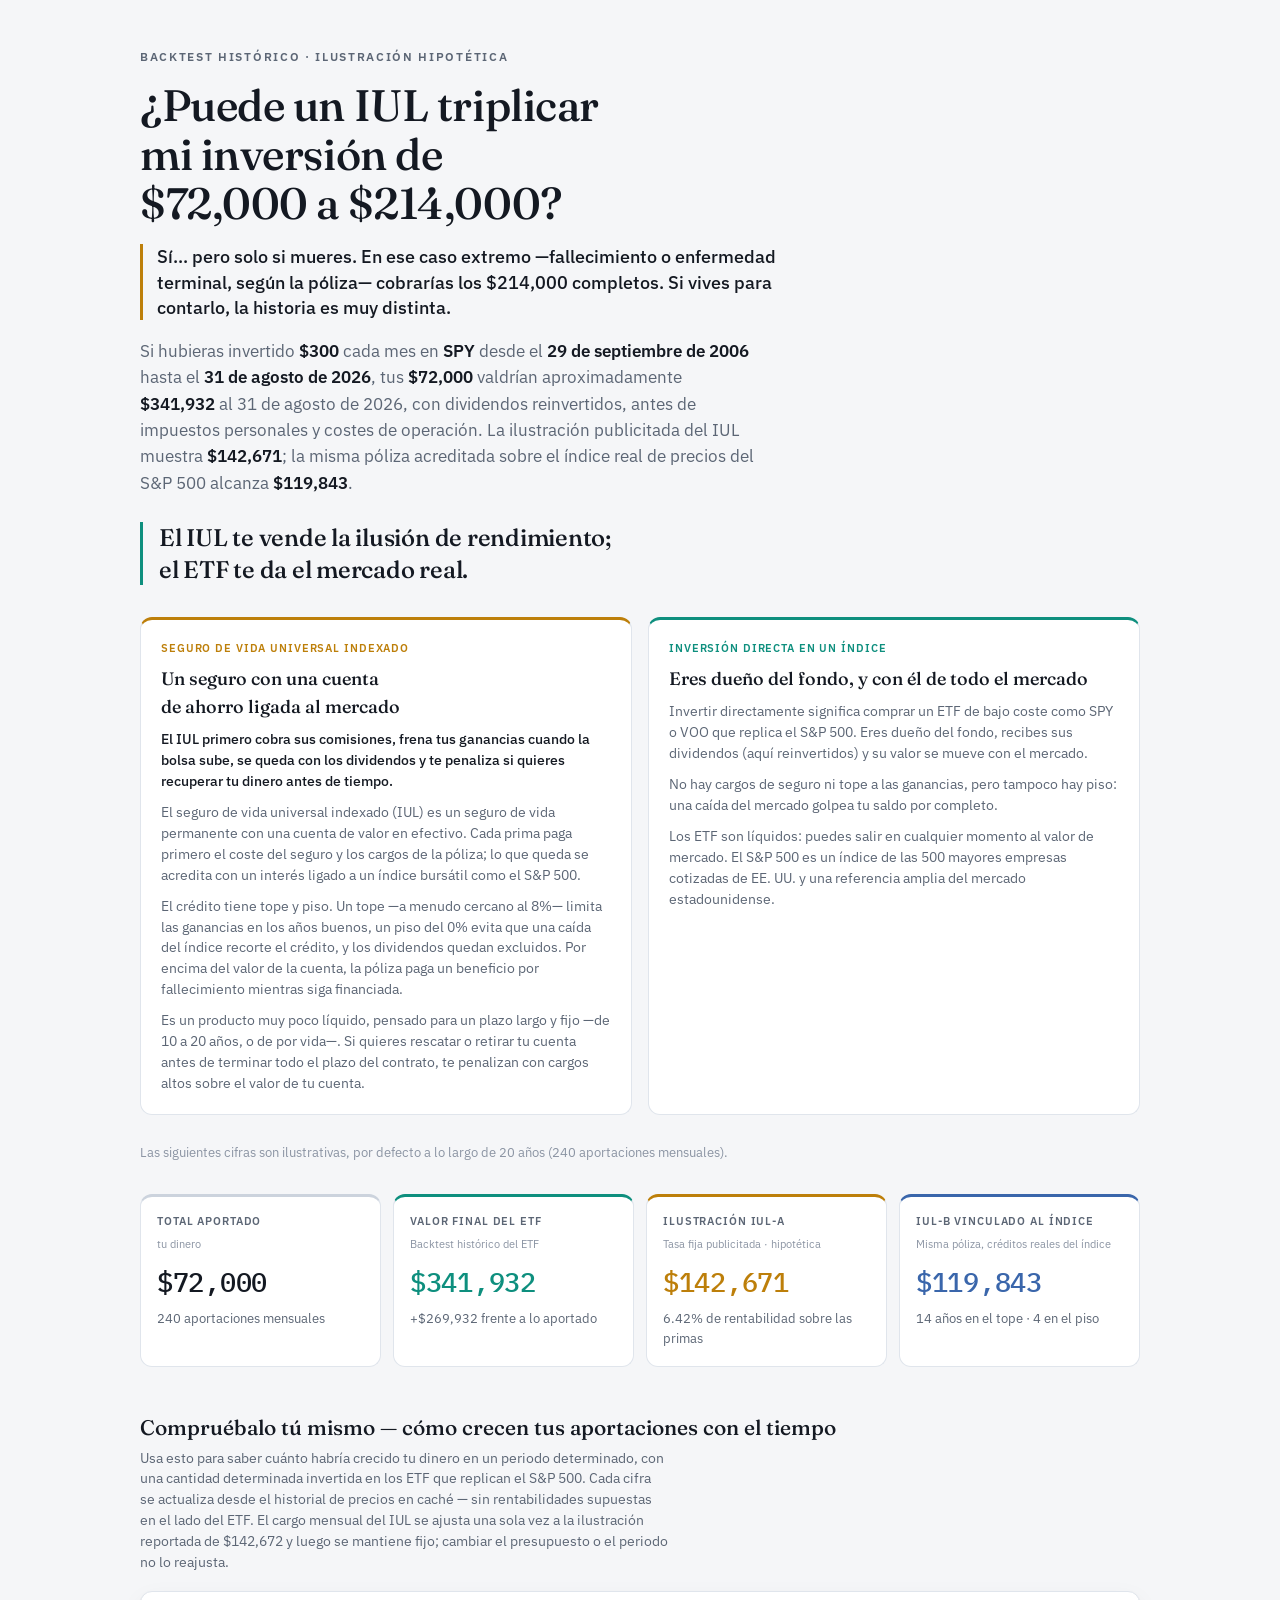
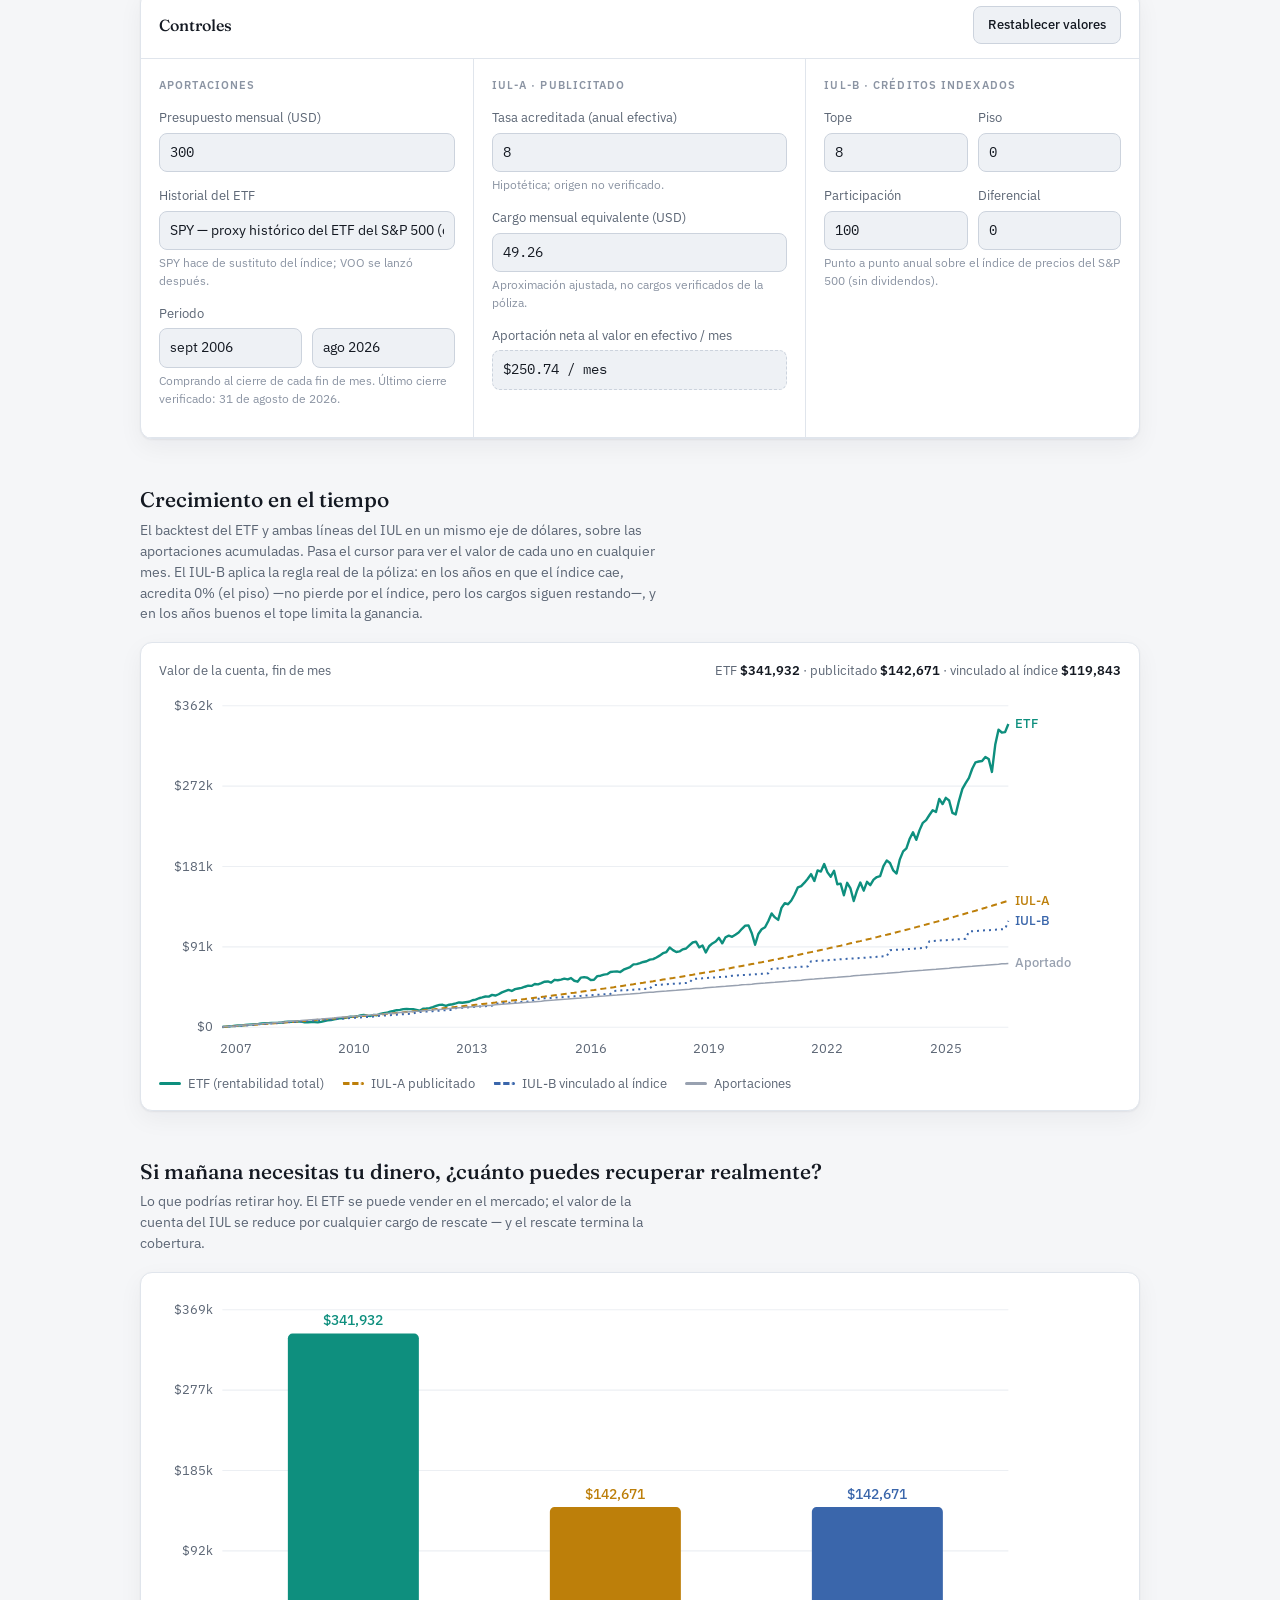
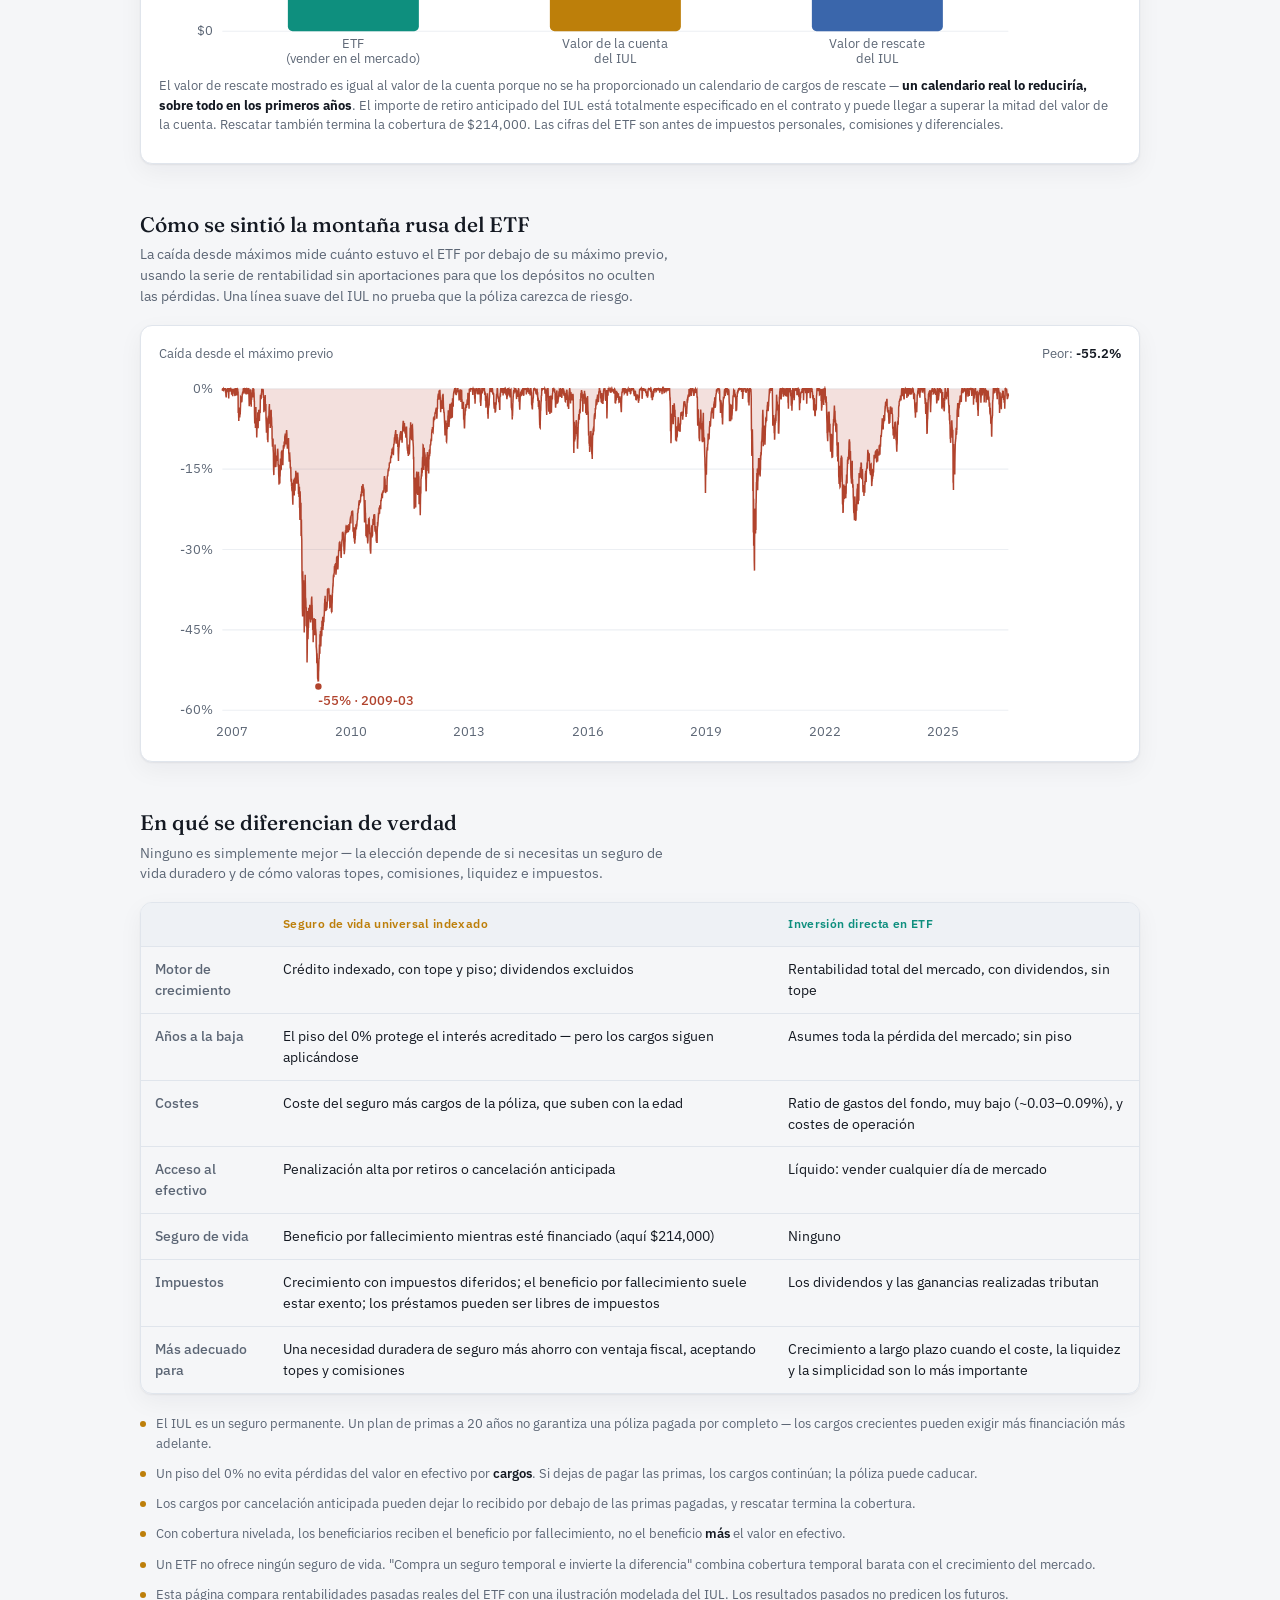
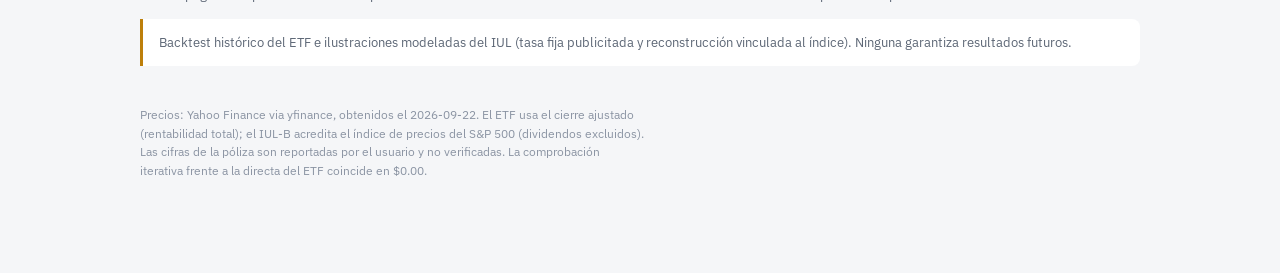
==== commit 69023d01: "Make the hook headline visible, set tab title, state IUL-B floor years The provocative title only li" ====
--- a/app/index.html
+++ b/app/index.html
@@ -166,8 +166,8 @@
 <div class="wrap">
   <header>
     <p class="eyebrow">Backtest histórico · ilustración hipotética</p>
-    <h1 class="headline">Invertir $300 al mes: ¿IUL o inversión directa?</h1>
-    <p class="subtitle">Si hubieras contratado el IUL, en el caso extremo de fallecimiento —o de enfermedad terminal, según la póliza— habrías recibido el beneficio completo publicitado de $214,000.</p>
+    <h1 class="headline">¿Puede un IUL triplicar mi inversión de $72,000 a $214,000?</h1>
+    <p class="subtitle">Sí… pero solo si mueres. En ese caso extremo —fallecimiento o enfermedad terminal, según la póliza— cobrarías los $214,000 completos. Si vives para contarlo, la historia es muy distinta.</p>
     <p class="answer" id="answer"></p>
   </header>
 
@@ -235,7 +235,7 @@
 
   <section>
     <h2 class="sec-title">Crecimiento en el tiempo</h2>
-    <p class="sec-note">El backtest del ETF y ambas líneas del IUL en un mismo eje de dólares, sobre las aportaciones acumuladas. Pasa el cursor para ver el valor de cada uno en cualquier mes.</p>
+    <p class="sec-note">El backtest del ETF y ambas líneas del IUL en un mismo eje de dólares, sobre las aportaciones acumuladas. Pasa el cursor para ver el valor de cada uno en cualquier mes. El IUL-B aplica la regla real de la póliza: en los años en que el índice cae, acredita 0% (el piso) —no pierde por el índice, pero los cargos siguen restando—, y en los años buenos el tope limita la ganancia.</p>
     <div class="chart-card">
       <div class="chart-head"><span class="k">Valor de la cuenta, fin de mes</span><span class="k" id="growth-sum"></span></div>
       <div id="chart-growth"></div>
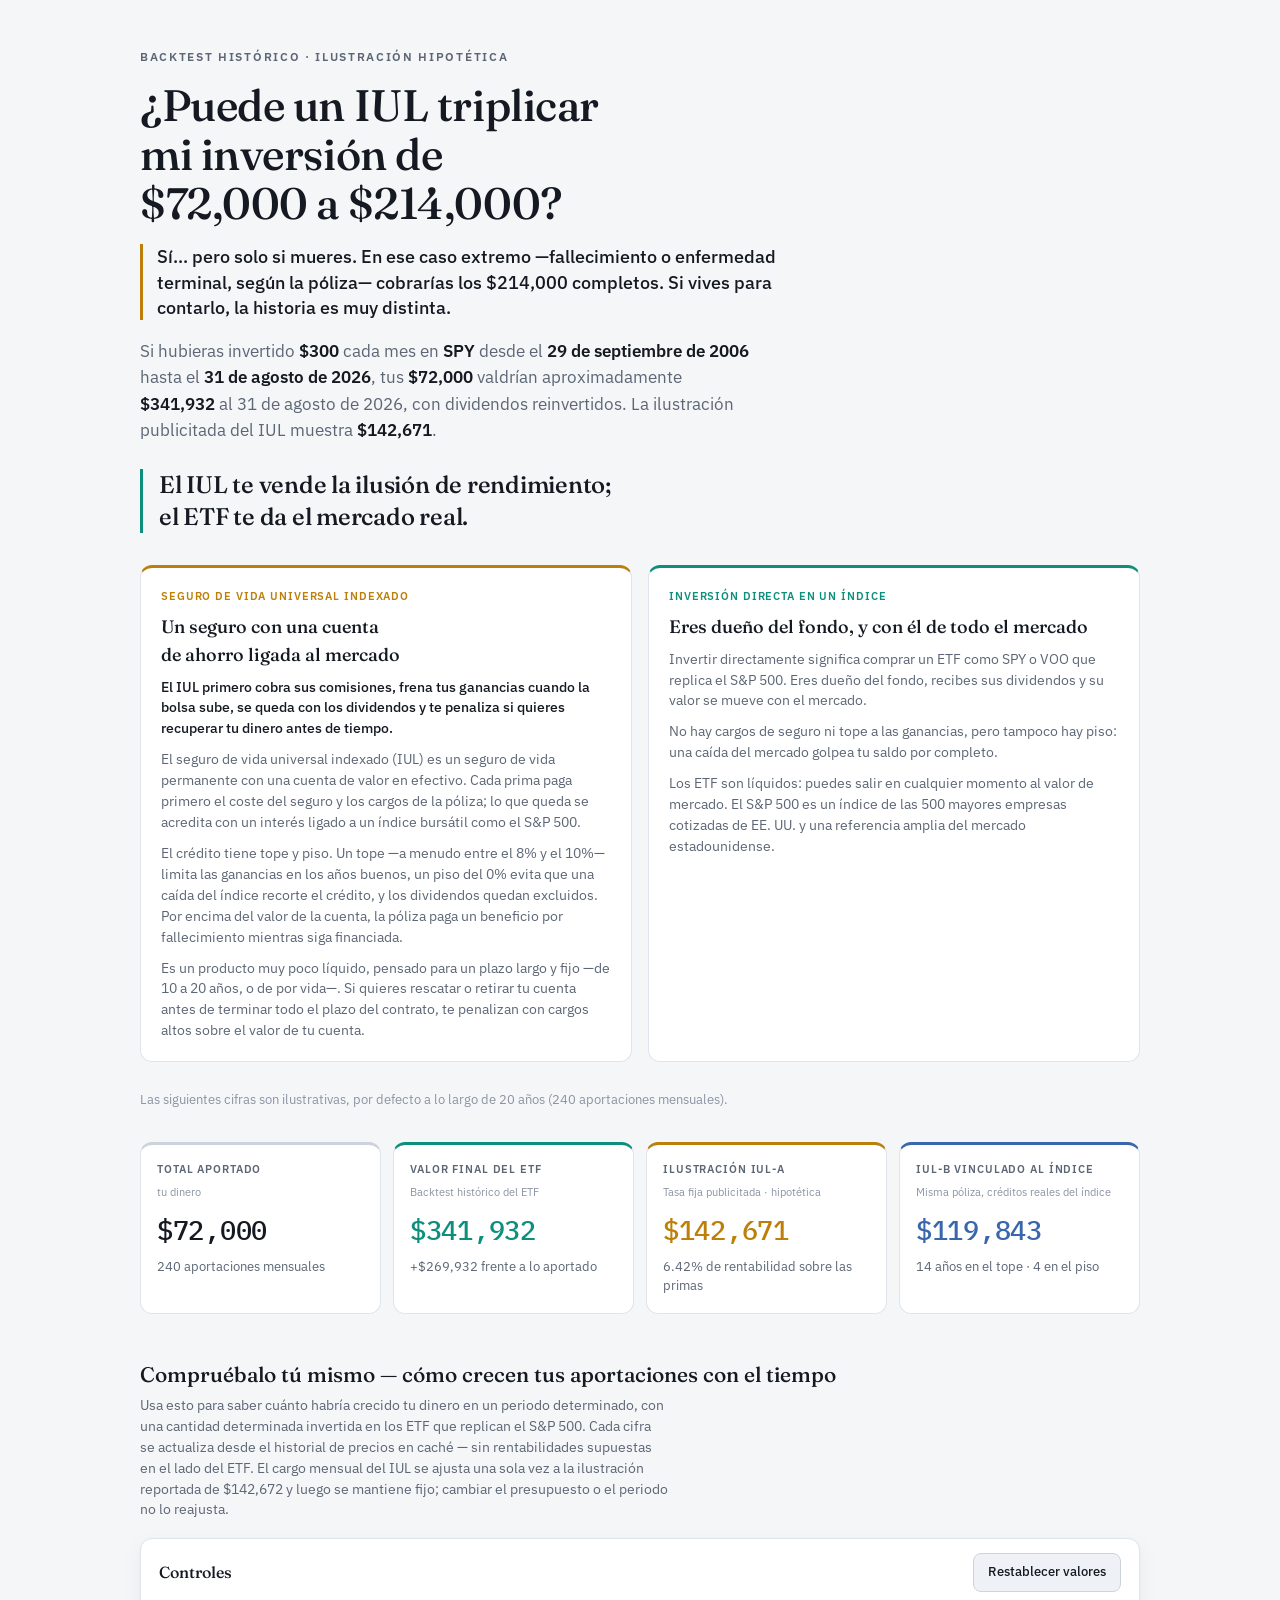
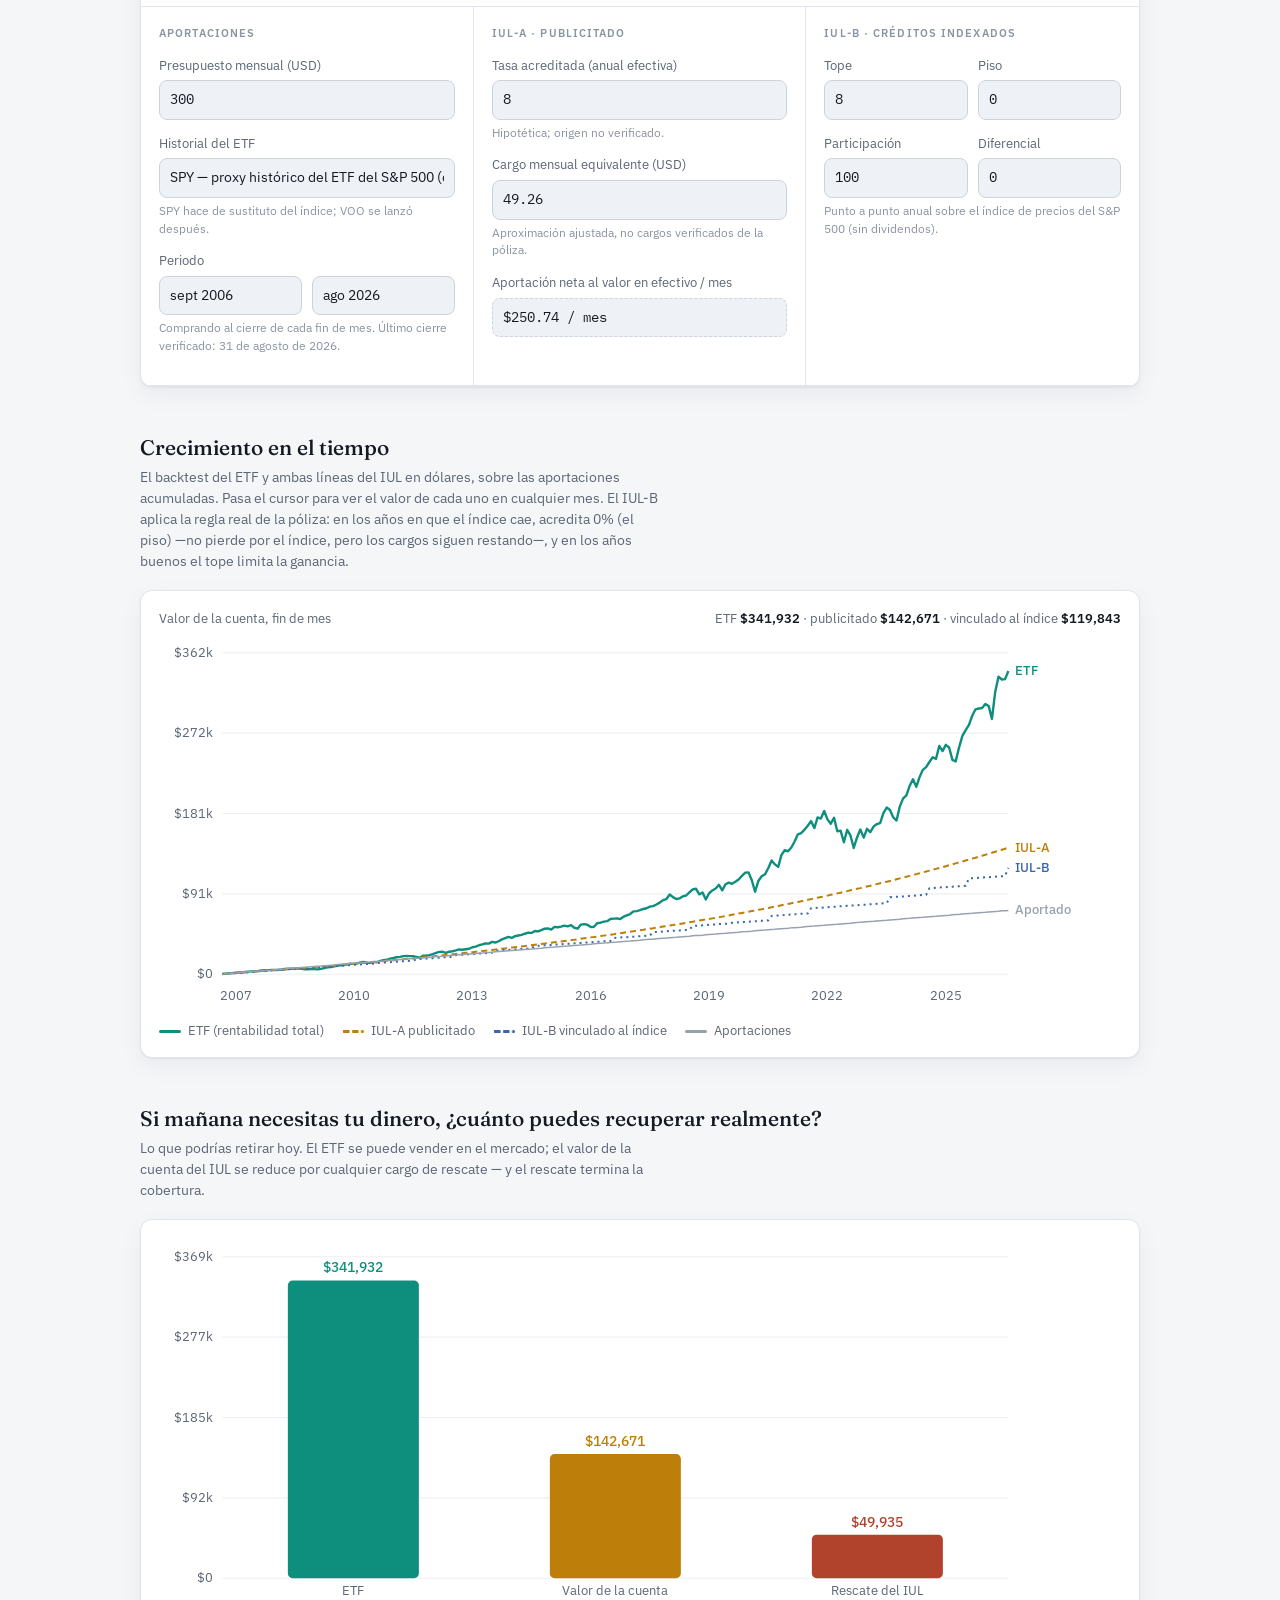
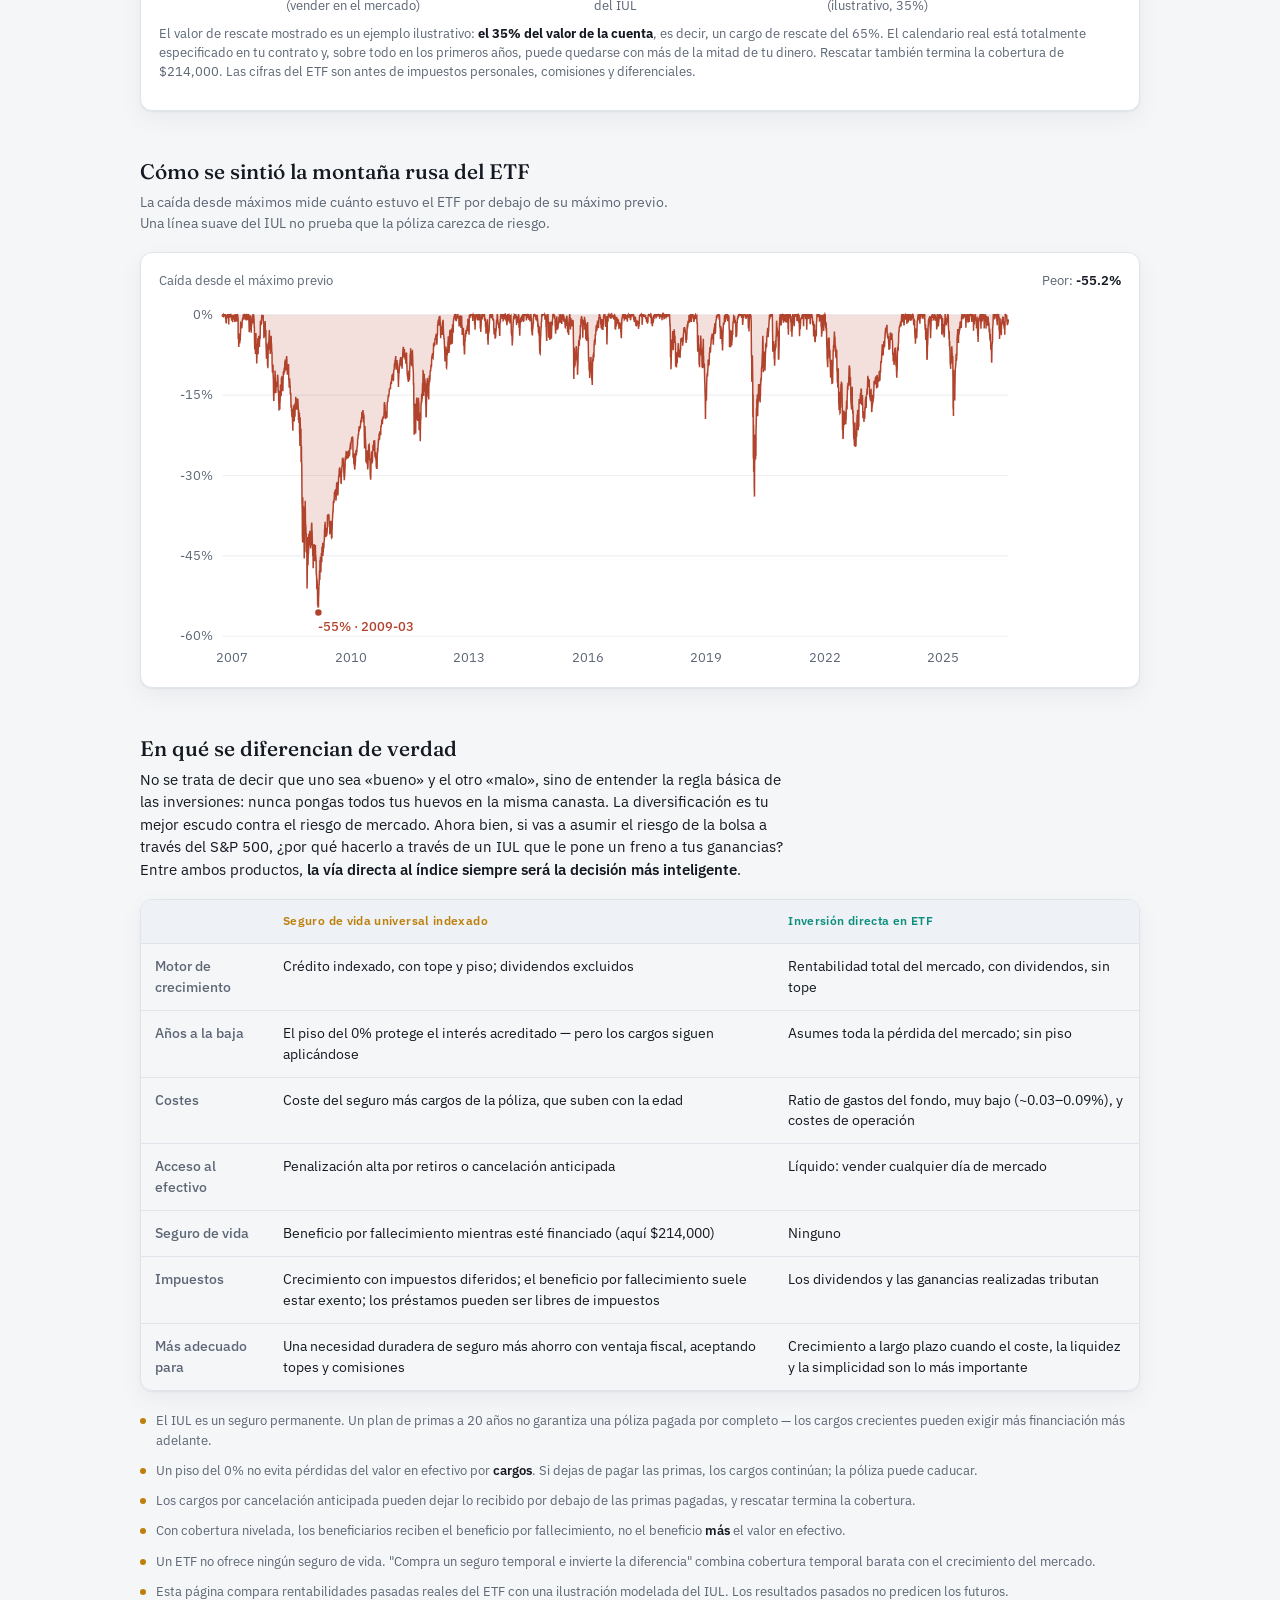
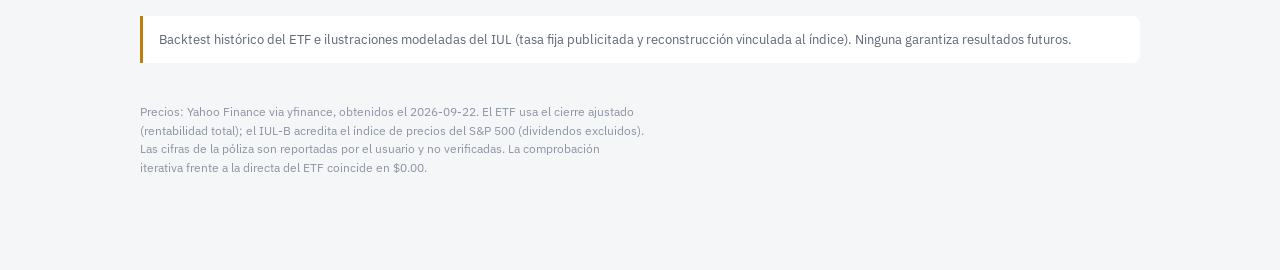
==== commit 371cc9f9: "Illustrative 35% surrender value and a diversification-led conclusion Exit chart now shows an illust" ====
--- a/app/index.html
+++ b/app/index.html
@@ -151,6 +151,8 @@
   .caveat { display: flex; gap: 10px; font-size: 13px; color: var(--muted); align-items: flex-start; }
   .caveat::before { content: ""; flex: none; width: 6px; height: 6px; border-radius: 50%; background: var(--iula); margin-top: 7px; }
   .caveat b { color: var(--ink); font-weight: 600; }
+  .sec-note.conclusion { color: var(--ink); font-size: 14.5px; line-height: 1.55; max-width: 72ch; }
+  .sec-note.conclusion b { font-weight: 600; }
 
   @media (max-width: 860px) {
     .tiles { grid-template-columns: repeat(2, 1fr); }
@@ -179,13 +181,13 @@
       <h3>Un seguro con una cuenta de ahorro ligada al mercado</h3>
       <p class="lead">El IUL primero cobra sus comisiones, frena tus ganancias cuando la bolsa sube, se queda con los dividendos y te penaliza si quieres recuperar tu dinero antes de tiempo.</p>
       <p>El seguro de vida universal indexado (IUL) es un seguro de vida permanente con una cuenta de valor en efectivo. Cada prima paga primero el coste del seguro y los cargos de la póliza; lo que queda se acredita con un interés ligado a un índice bursátil como el S&amp;P 500.</p>
-      <p>El crédito tiene tope y piso. Un tope —a menudo cercano al 8%— limita las ganancias en los años buenos, un piso del 0% evita que una caída del índice recorte el crédito, y los dividendos quedan excluidos. Por encima del valor de la cuenta, la póliza paga un beneficio por fallecimiento mientras siga financiada.</p>
+      <p>El crédito tiene tope y piso. Un tope —a menudo entre el 8% y el 10%— limita las ganancias en los años buenos, un piso del 0% evita que una caída del índice recorte el crédito, y los dividendos quedan excluidos. Por encima del valor de la cuenta, la póliza paga un beneficio por fallecimiento mientras siga financiada.</p>
       <p>Es un producto muy poco líquido, pensado para un plazo largo y fijo —de 10 a 20 años, o de por vida—. Si quieres rescatar o retirar tu cuenta antes de terminar todo el plazo del contrato, te penalizan con cargos altos sobre el valor de tu cuenta.</p>
     </div>
     <div class="def etf">
       <span class="tag">Inversión directa en un índice</span>
       <h3>Eres dueño del fondo, y con él de todo el mercado</h3>
-      <p>Invertir directamente significa comprar un ETF de bajo coste como SPY o VOO que replica el S&amp;P 500. Eres dueño del fondo, recibes sus dividendos (aquí reinvertidos) y su valor se mueve con el mercado.</p>
+      <p>Invertir directamente significa comprar un ETF como SPY o VOO que replica el S&amp;P 500. Eres dueño del fondo, recibes sus dividendos y su valor se mueve con el mercado.</p>
       <p>No hay cargos de seguro ni tope a las ganancias, pero tampoco hay piso: una caída del mercado golpea tu saldo por completo.</p>
       <p>Los ETF son líquidos: puedes salir en cualquier momento al valor de mercado. El S&amp;P 500 es un índice de las 500 mayores empresas cotizadas de EE.&nbsp;UU. y una referencia amplia del mercado estadounidense.</p>
     </div>
@@ -235,7 +237,7 @@
 
   <section>
     <h2 class="sec-title">Crecimiento en el tiempo</h2>
-    <p class="sec-note">El backtest del ETF y ambas líneas del IUL en un mismo eje de dólares, sobre las aportaciones acumuladas. Pasa el cursor para ver el valor de cada uno en cualquier mes. El IUL-B aplica la regla real de la póliza: en los años en que el índice cae, acredita 0% (el piso) —no pierde por el índice, pero los cargos siguen restando—, y en los años buenos el tope limita la ganancia.</p>
+    <p class="sec-note">El backtest del ETF y ambas líneas del IUL en dólares, sobre las aportaciones acumuladas. Pasa el cursor para ver el valor de cada uno en cualquier mes. El IUL-B aplica la regla real de la póliza: en los años en que el índice cae, acredita 0% (el piso) —no pierde por el índice, pero los cargos siguen restando—, y en los años buenos el tope limita la ganancia.</p>
     <div class="chart-card">
       <div class="chart-head"><span class="k">Valor de la cuenta, fin de mes</span><span class="k" id="growth-sum"></span></div>
       <div id="chart-growth"></div>
@@ -259,7 +261,7 @@
 
   <section>
     <h2 class="sec-title">Cómo se sintió la montaña rusa del ETF</h2>
-    <p class="sec-note">La caída desde máximos mide cuánto estuvo el ETF por debajo de su máximo previo, usando la serie de rentabilidad sin aportaciones para que los depósitos no oculten las pérdidas. Una línea suave del IUL no prueba que la póliza carezca de riesgo.</p>
+    <p class="sec-note">La caída desde máximos mide cuánto estuvo el ETF por debajo de su máximo previo. Una línea suave del IUL no prueba que la póliza carezca de riesgo.</p>
     <div class="chart-card">
       <div class="chart-head"><span class="k">Caída desde el máximo previo</span><span class="k" id="dd-sum"></span></div>
       <div id="chart-dd"></div>
@@ -268,7 +270,7 @@
 
   <section>
     <h2 class="sec-title">En qué se diferencian de verdad</h2>
-    <p class="sec-note">Ninguno es simplemente mejor — la elección depende de si necesitas un seguro de vida duradero y de cómo valoras topes, comisiones, liquidez e impuestos.</p>
+    <p class="sec-note conclusion">No se trata de decir que uno sea «bueno» y el otro «malo», sino de entender la regla básica de las inversiones: nunca pongas todos tus huevos en la misma canasta. La diversificación es tu mejor escudo contra el riesgo de mercado. Ahora bien, si vas a asumir el riesgo de la bolsa a través del S&amp;P 500, ¿por qué hacerlo a través de un IUL que le pone un freno a tus ganancias? Entre ambos productos, <b>la vía directa al índice siempre será la decisión más inteligente</b>.</p>
     <div class="cmp-wrap">
       <table class="cmp">
         <thead>
@@ -615,6 +617,7 @@
 const svgNS = "http://www.w3.org/2000/svg";
 
 const DEFAULT_INPUTS = { budget: 300, ticker: "SPY", rate: 8, charge: 49.26, cap: 8, floor: 0, participation: 100, spread: 0 };
+const SURRENDER_PCT = 0.35; // valor de rescate ilustrativo: 35% del valor de la cuenta
 const VB = { w: 820, h: 320, l: 54, r: 96, t: 16, b: 30 };
 
 function monthEnds(ticker) { return PRICES[ticker.toLowerCase()].monthly.map((r) => r.date); }
@@ -800,7 +803,7 @@
   $("s-iulb").textContent = `${capped} años en el tope · ${floored} en el piso`;
 
   $("answer").innerHTML =
-    `Si hubieras invertido <b>${usd0(inp.budget)}</b> cada mes en <b>${inp.ticker}</b> desde el <b>${longDate(w.firstDate)}</b> hasta el <b>${longDate(w.lastDate)}</b>, tus <b>${usd0(s.contributed)}</b> valdrían aproximadamente <b>${usd0(s.etf.finalValue)}</b> al ${longDate(valuationDate)}, con dividendos reinvertidos, antes de impuestos personales y costes de operación. La ilustración publicitada del IUL muestra <b>${usd0(s.iulA.finalValue)}</b>; la misma póliza acreditada sobre el índice real de precios del S&P 500 alcanza <b>${usd0(s.iulB.finalValue)}</b>.`;
+    `Si hubieras invertido <b>${usd0(inp.budget)}</b> cada mes en <b>${inp.ticker}</b> desde el <b>${longDate(w.firstDate)}</b> hasta el <b>${longDate(w.lastDate)}</b>, tus <b>${usd0(s.contributed)}</b> valdrían aproximadamente <b>${usd0(s.etf.finalValue)}</b> al ${longDate(valuationDate)}, con dividendos reinvertidos. La ilustración publicitada del IUL muestra <b>${usd0(s.iulA.finalValue)}</b>.`;
 
   $("ticker-hint").textContent = inp.ticker === "SPY" ? "SPY hace de sustituto del índice; VOO se lanzó después." : "Solo historial de VOO — sin relleno anterior a 2010.";
   $("win-hint").textContent = `Comprando al cierre de cada fin de mes. Último cierre verificado: ${longDate(valuationDate)}.`;
@@ -817,12 +820,13 @@
   areaChart($("chart-dd"), w.etfDailyDates, s.drawdown.series);
   $("dd-sum").innerHTML = `Peor: <b>${pct(s.drawdown.worst)}</b>`;
 
+  const surrenderValue = s.iulA.finalValue * SURRENDER_PCT;
   compareBars($("chart-exit"), [
     { label: "ETF\n(vender en el mercado)", value: s.etf.finalValue, color: cvar("--etf") },
     { label: "Valor de la cuenta\ndel IUL", value: s.iulA.finalValue, color: cvar("--iula") },
-    { label: "Valor de rescate\ndel IUL", value: s.iulA.finalValue, color: cvar("--iulb") },
+    { label: "Rescate del IUL\n(ilustrativo, 35%)", value: surrenderValue, color: cvar("--warn") },
   ]);
-  $("exit-note").innerHTML = `El valor de rescate mostrado es igual al valor de la cuenta porque no se ha proporcionado un calendario de cargos de rescate — <b>un calendario real lo reduciría, sobre todo en los primeros años</b>. El importe de retiro anticipado del IUL está totalmente especificado en el contrato y puede llegar a superar la mitad del valor de la cuenta. Rescatar también termina la cobertura de ${usd0(cfg.deathBenefit || 214000)}. Las cifras del ETF son antes de impuestos personales, comisiones y diferenciales.`;
+  $("exit-note").innerHTML = `El valor de rescate mostrado es un ejemplo ilustrativo: <b>el 35% del valor de la cuenta</b>, es decir, un cargo de rescate del 65%. El calendario real está totalmente especificado en tu contrato y, sobre todo en los primeros años, puede quedarse con más de la mitad de tu dinero. Rescatar también termina la cobertura de ${usd0(cfg.deathBenefit || 214000)}. Las cifras del ETF son antes de impuestos personales, comisiones y diferenciales.`;
 
   $("disclosure").textContent ="Backtest histórico del ETF e ilustraciones modeladas del IUL (tasa fija publicitada y reconstrucción vinculada al índice). Ninguna garantiza resultados futuros.";
   const prov = PRICES.meta;
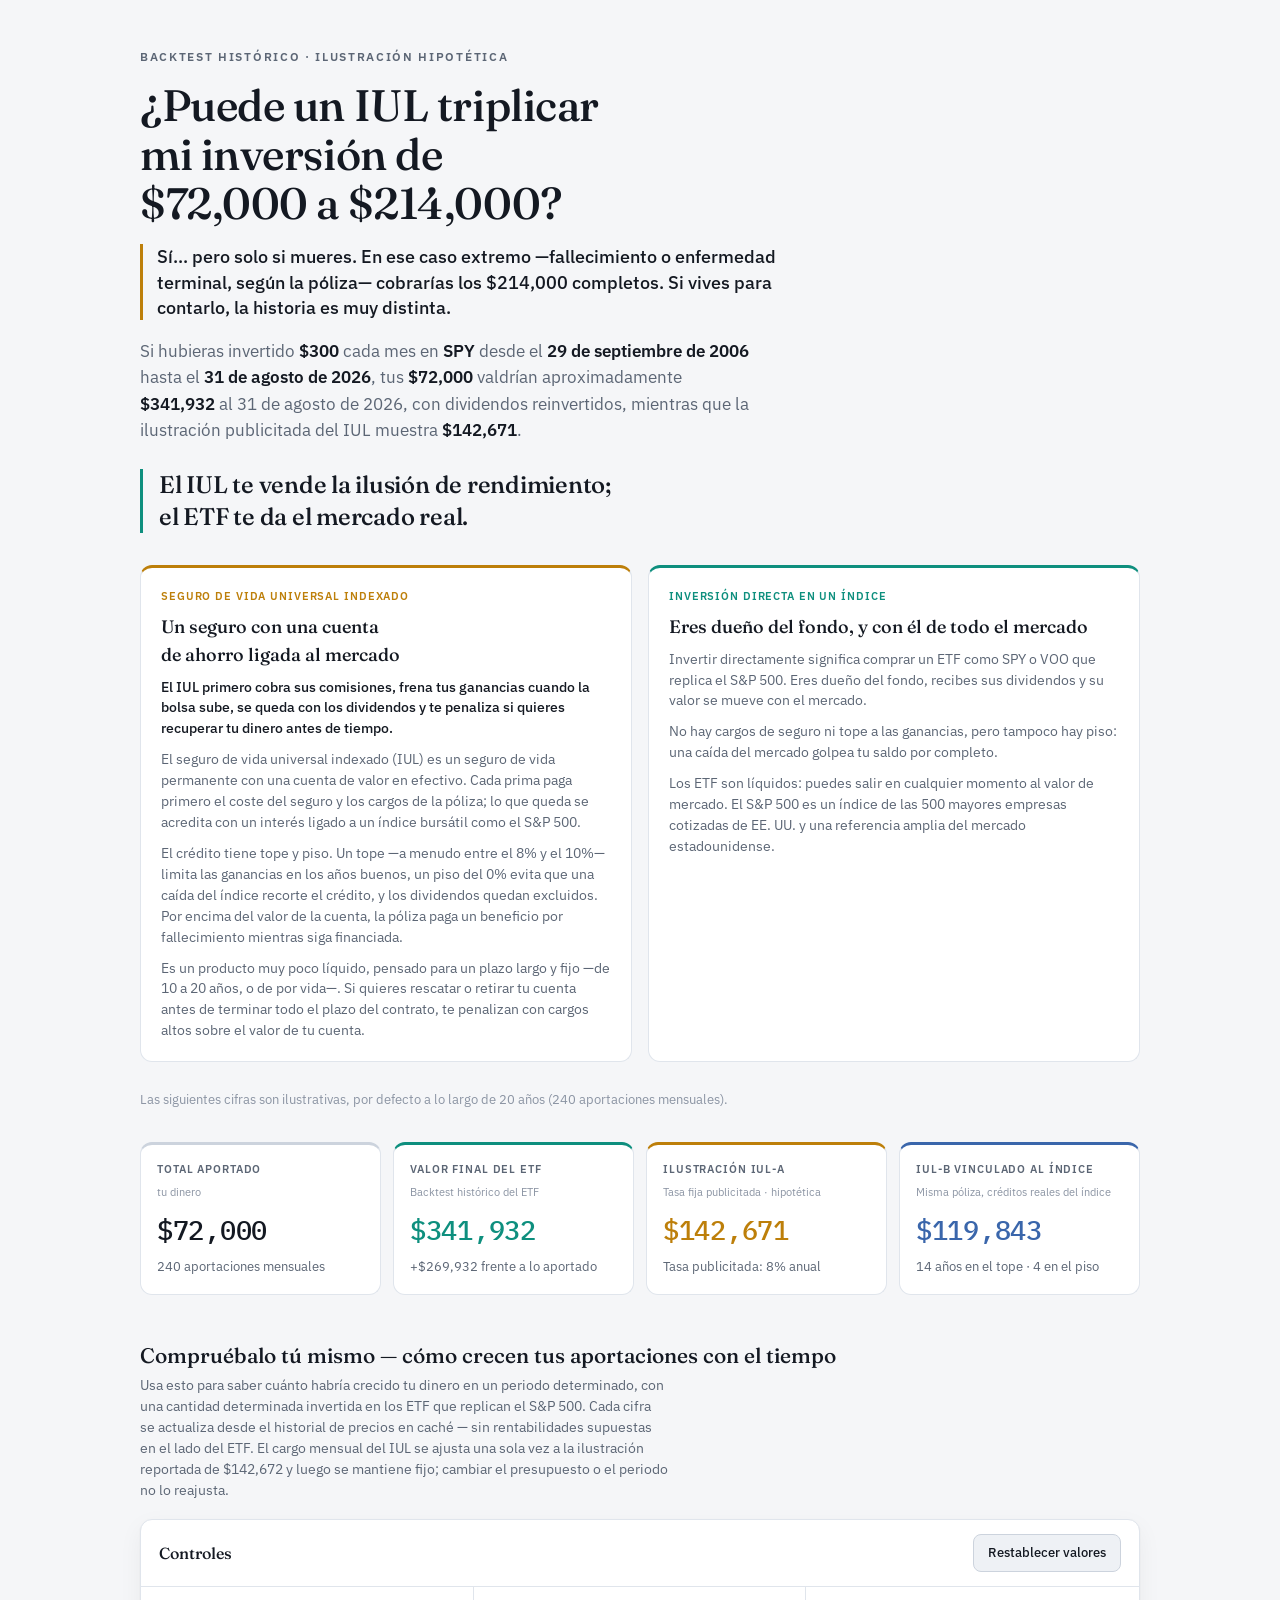
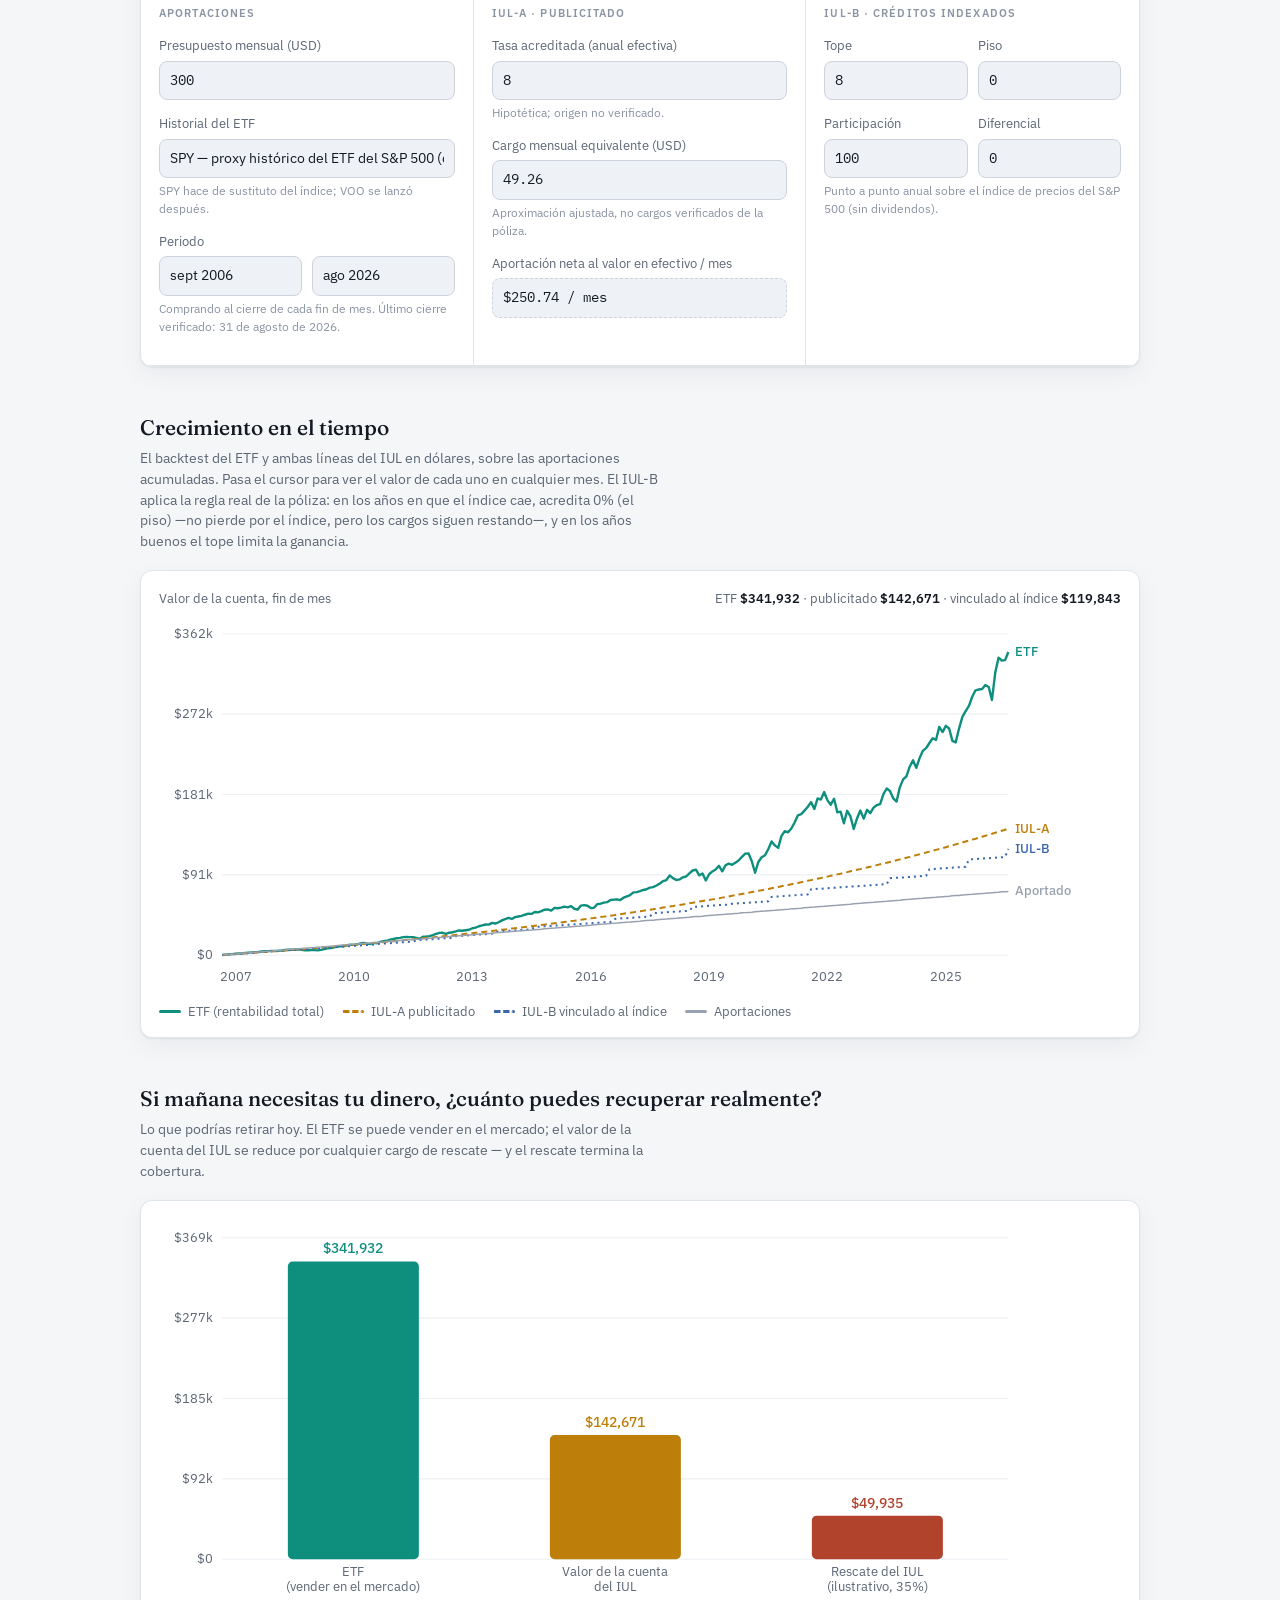
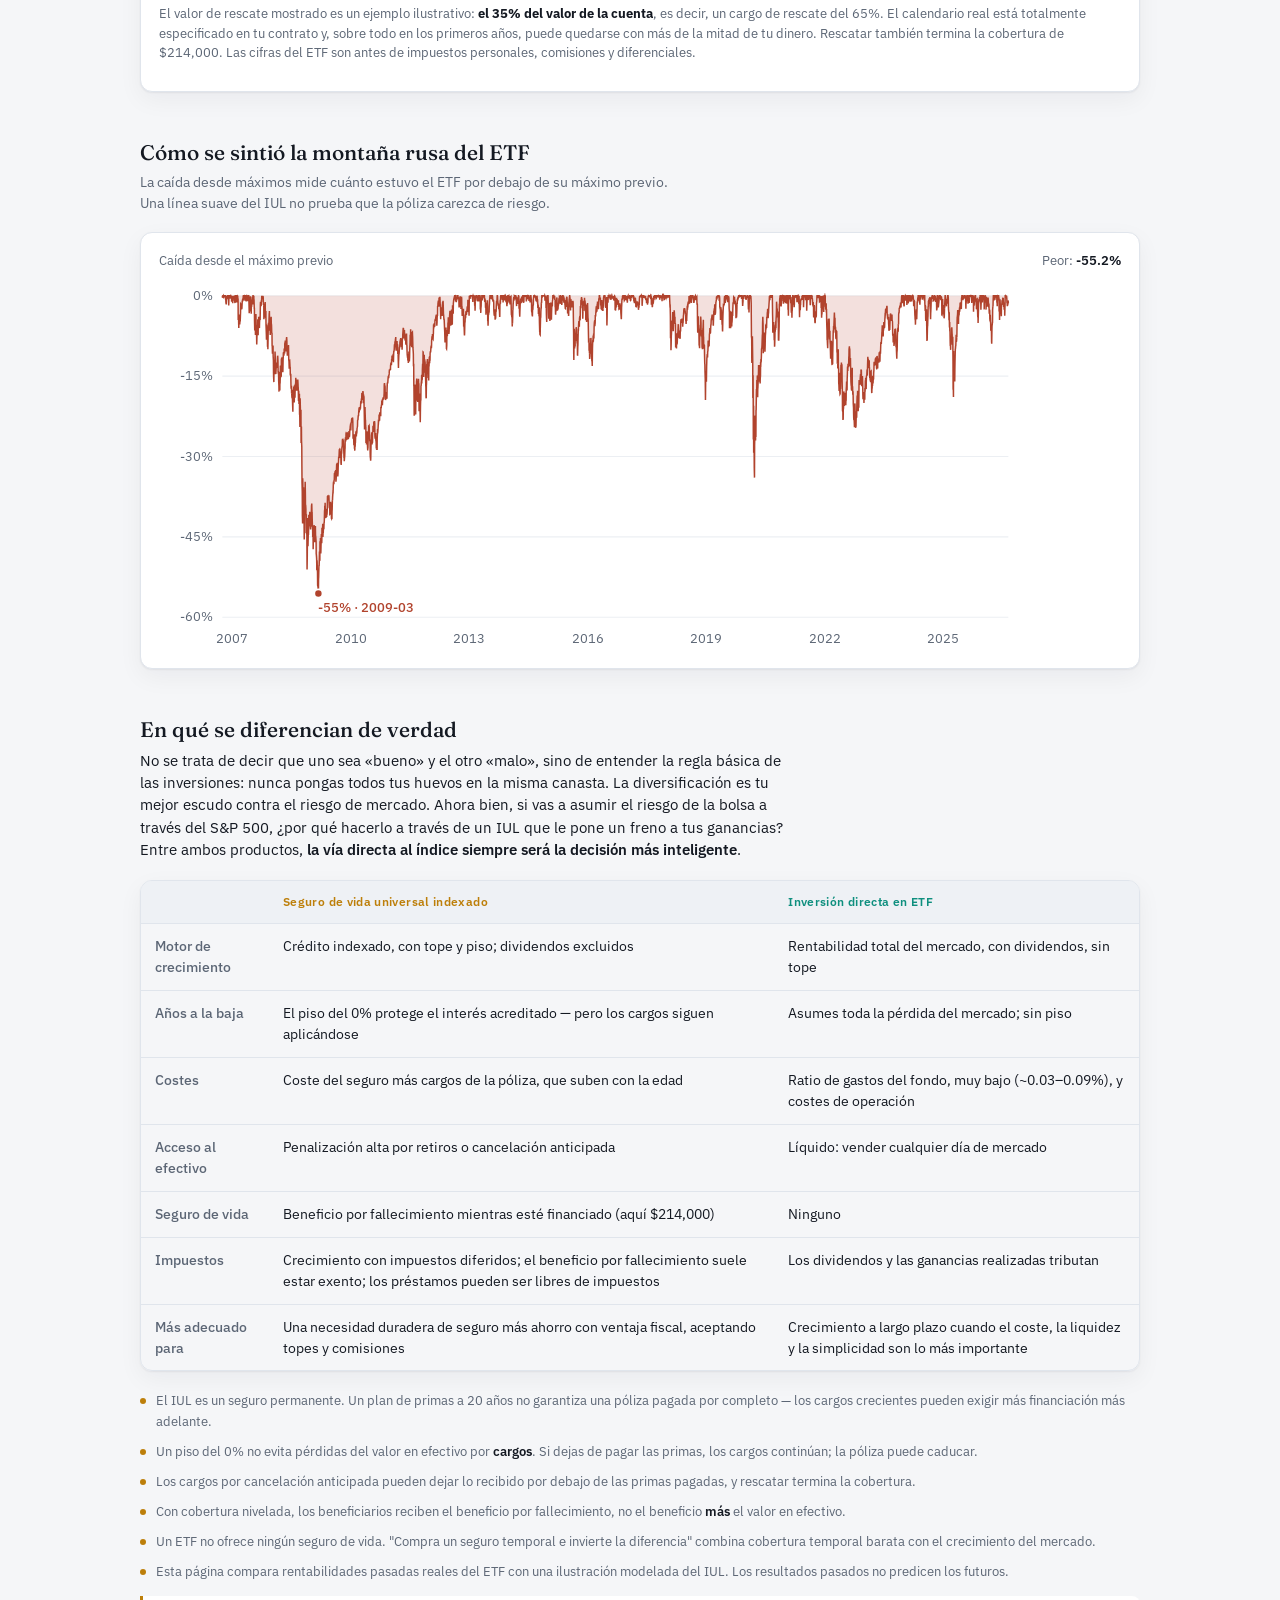
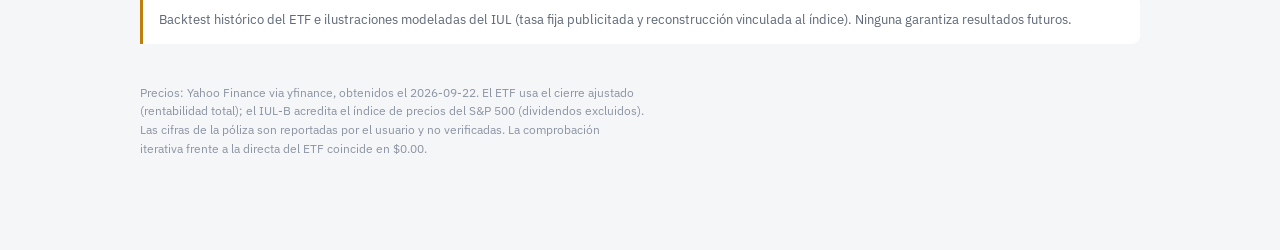
==== commit e9fde2b0: "IUL-A tile shows the advertised 8% annual rate instead of the unexplained 6.42% The 6.42% cash-value" ====
--- a/app/index.html
+++ b/app/index.html
@@ -796,14 +796,14 @@
   $("v-etf").textContent = usd0(s.etf.finalValue);
   $("s-etf").textContent = `${s.etf.finalValue >= s.contributed ? "+" : ""}${usd0(s.etf.finalValue - s.contributed)} frente a lo aportado`;
   $("v-iula").textContent = usd0(s.iulA.finalValue);
-  $("s-iula").textContent = `${pct(s.returnOnPremium, 2)} de rentabilidad sobre las primas`;
+  $("s-iula").textContent = `Tasa publicitada: ${inp.rate}% anual`;
   $("v-iulb").textContent = usd0(s.iulB.finalValue);
   const capped = s.iulB.credits.filter((c) => Math.abs(c.creditRate - cfg.cap) < 1e-9).length;
   const floored = s.iulB.credits.filter((c) => Math.abs(c.creditRate - cfg.floor) < 1e-9).length;
   $("s-iulb").textContent = `${capped} años en el tope · ${floored} en el piso`;
 
   $("answer").innerHTML =
-    `Si hubieras invertido <b>${usd0(inp.budget)}</b> cada mes en <b>${inp.ticker}</b> desde el <b>${longDate(w.firstDate)}</b> hasta el <b>${longDate(w.lastDate)}</b>, tus <b>${usd0(s.contributed)}</b> valdrían aproximadamente <b>${usd0(s.etf.finalValue)}</b> al ${longDate(valuationDate)}, con dividendos reinvertidos. La ilustración publicitada del IUL muestra <b>${usd0(s.iulA.finalValue)}</b>.`;
+    `Si hubieras invertido <b>${usd0(inp.budget)}</b> cada mes en <b>${inp.ticker}</b> desde el <b>${longDate(w.firstDate)}</b> hasta el <b>${longDate(w.lastDate)}</b>, tus <b>${usd0(s.contributed)}</b> valdrían aproximadamente <b>${usd0(s.etf.finalValue)}</b> al ${longDate(valuationDate)}, con dividendos reinvertidos, mientras que la ilustración publicitada del IUL muestra <b>${usd0(s.iulA.finalValue)}</b>.`;
 
   $("ticker-hint").textContent = inp.ticker === "SPY" ? "SPY hace de sustituto del índice; VOO se lanzó después." : "Solo historial de VOO — sin relleno anterior a 2010.";
   $("win-hint").textContent = `Comprando al cierre de cada fin de mes. Último cierre verificado: ${longDate(valuationDate)}.`;
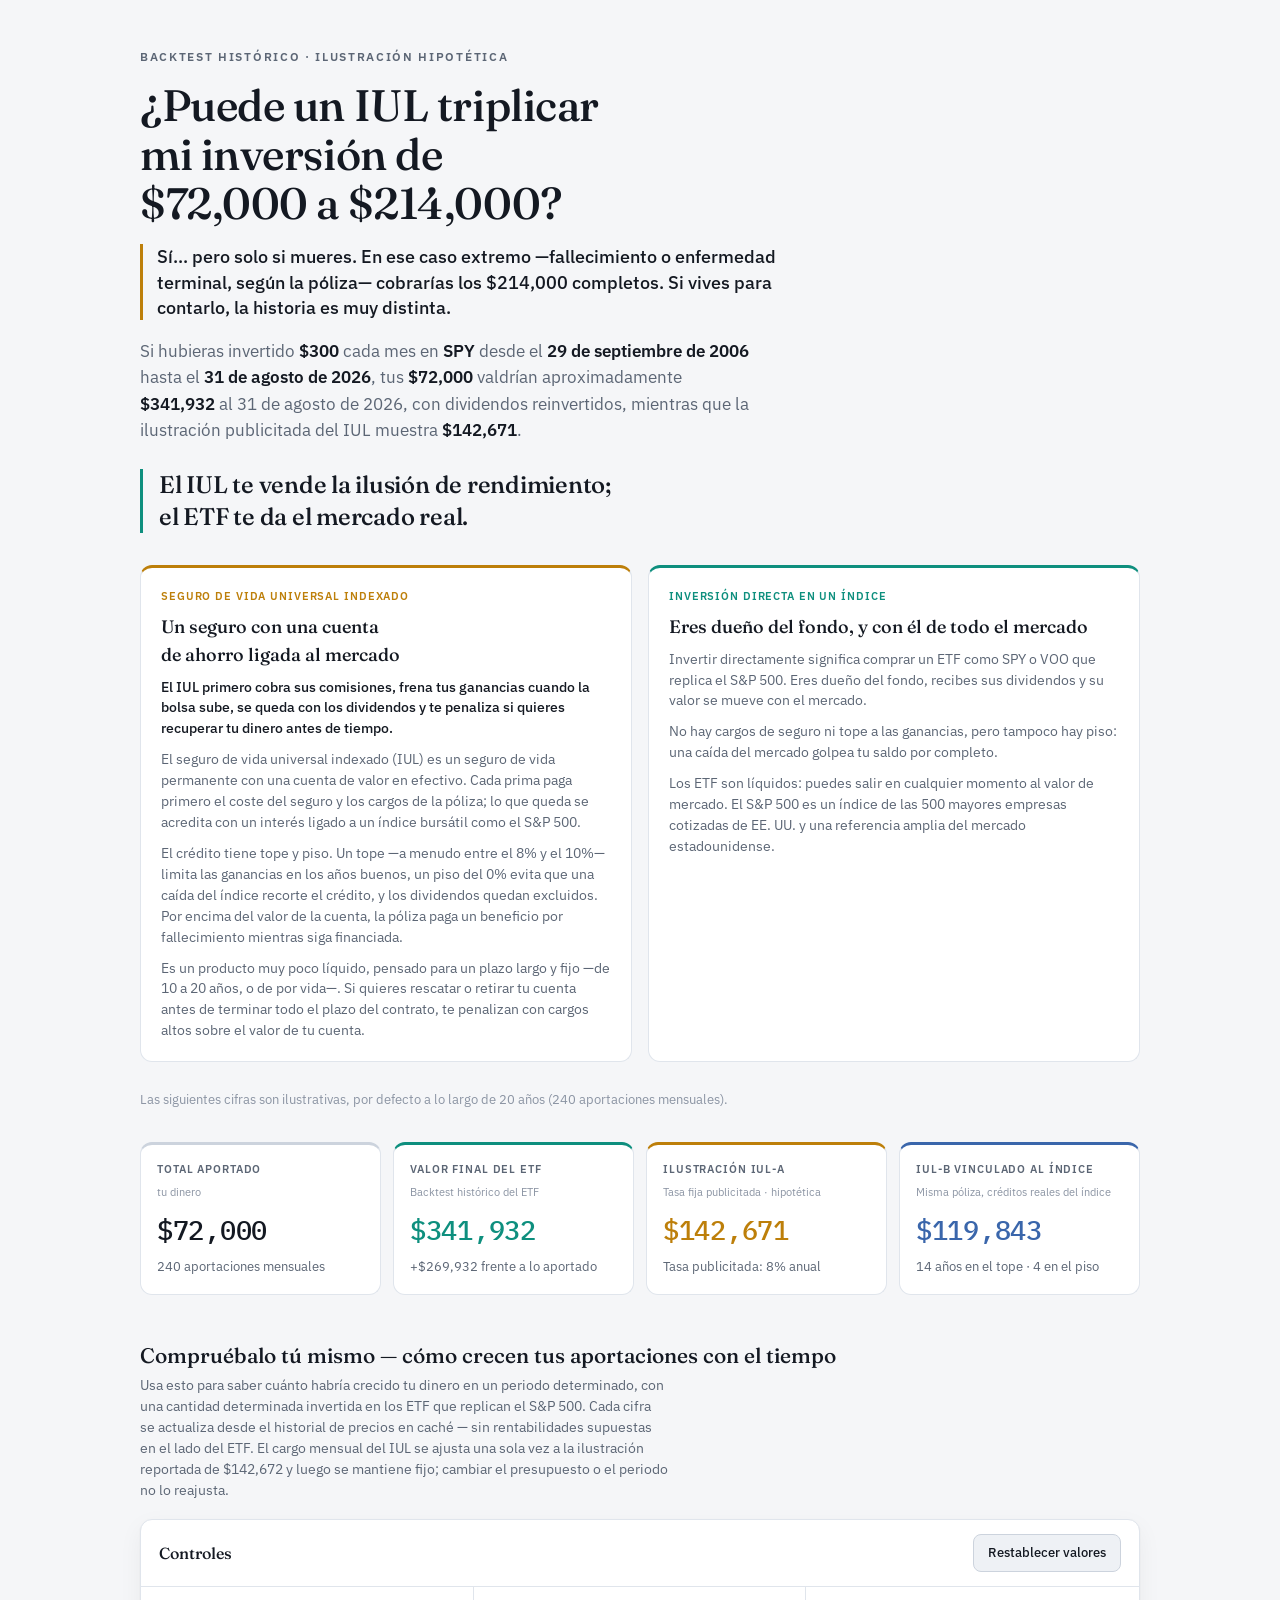
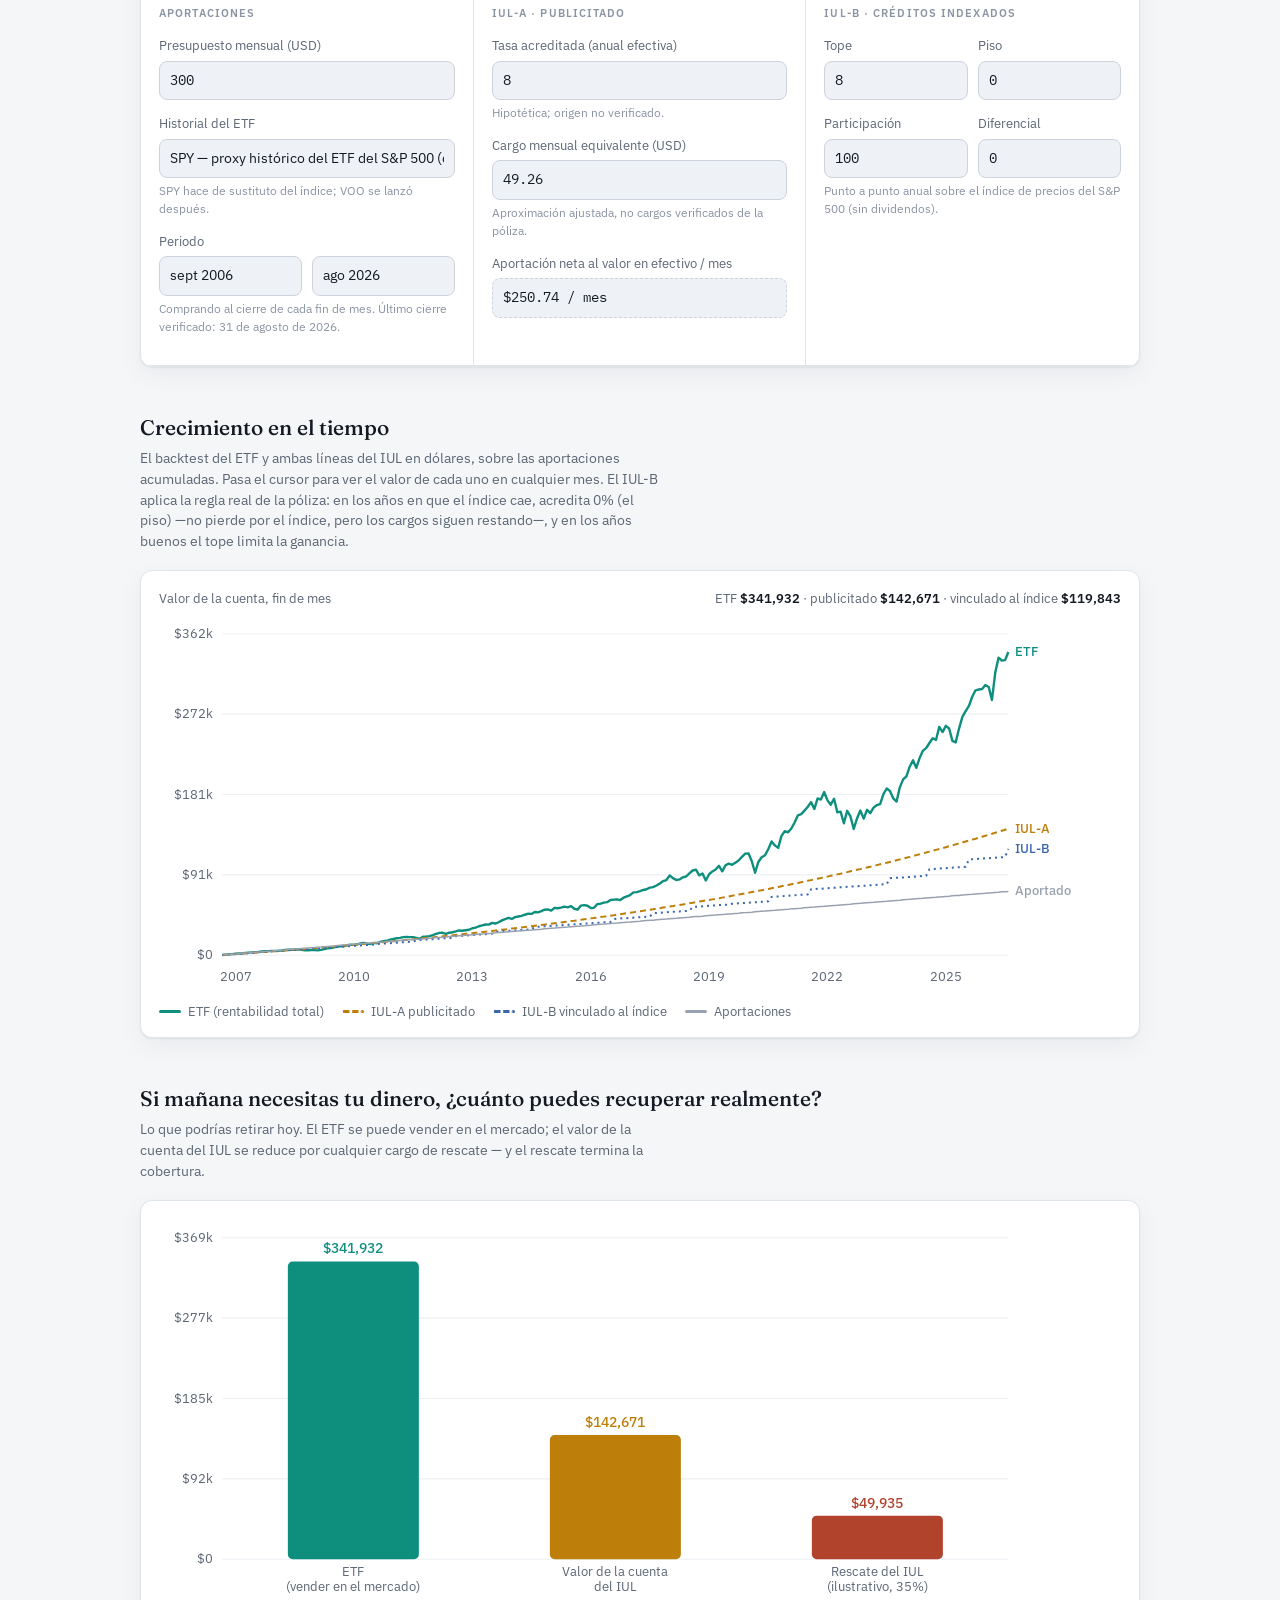
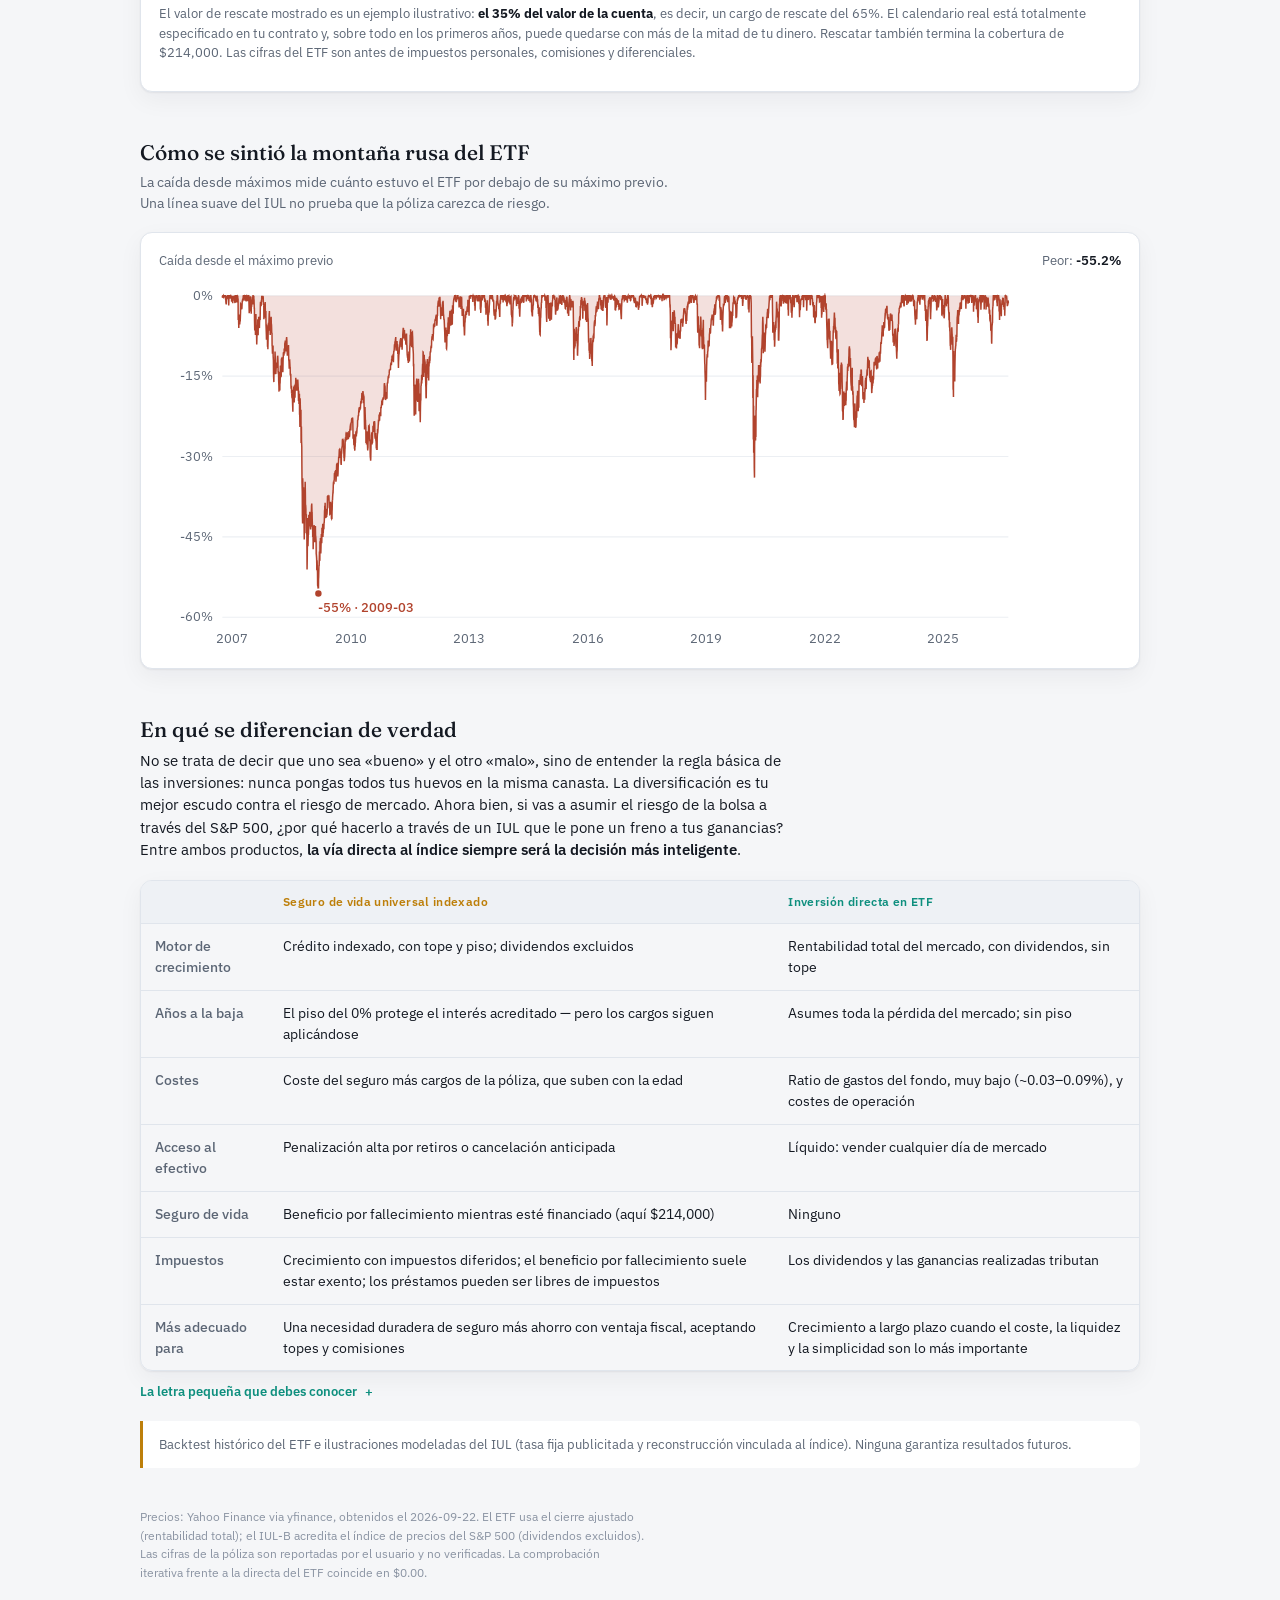
==== commit 399d55b4: "Mobile + Apple-style pass: scroll reveals, touch tooltips, legible phone charts Adds scroll-into-vie" ====
--- a/app/index.html
+++ b/app/index.html
@@ -162,6 +162,18 @@
     .chart-grid { grid-template-columns: 1fr; }
   }
   @media (max-width: 480px) { .tiles { grid-template-columns: 1fr; } }
+
+  /* Scroll-reveal (Apple-style); only active when JS adds .anim, off for reduced motion */
+  .anim .reveal { opacity: 0; transform: translateY(28px); transition: opacity .7s cubic-bezier(.16,1,.3,1), transform .7s cubic-bezier(.16,1,.3,1); }
+  .anim .reveal.in { opacity: 1; transform: none; }
+  @media (prefers-reduced-motion: reduce) { .anim .reveal { opacity: 1 !important; transform: none !important; transition: none; } }
+
+  /* Progressive disclosure */
+  details.more { margin-top: 6px; }
+  details.more > summary { cursor: pointer; font-size: 13px; color: var(--etf); font-weight: 600; list-style: none; padding: 4px 0; }
+  details.more > summary::-webkit-details-marker { display: none; }
+  details.more > summary::after { content: " +"; font-family: "IBM Plex Mono", monospace; }
+  details.more[open] > summary::after { content: " –"; }
 </style>
 </head>
 <body>
@@ -287,6 +299,8 @@
         </tbody>
       </table>
     </div>
+    <details class="more">
+    <summary>La letra pequeña que debes conocer</summary>
     <div class="caveats">
       <div class="caveat"><span>El IUL es un seguro permanente. Un plan de primas a 20 años no garantiza una póliza pagada por completo — los cargos crecientes pueden exigir más financiación más adelante.</span></div>
       <div class="caveat"><span>Un piso del 0% no evita pérdidas del valor en efectivo por <b>cargos</b>. Si dejas de pagar las primas, los cargos continúan; la póliza puede caducar.</span></div>
@@ -295,6 +309,7 @@
       <div class="caveat"><span>Un ETF no ofrece ningún seguro de vida. "Compra un seguro temporal e invierte la diferencia" combina cobertura temporal barata con el crecimiento del mercado.</span></div>
       <div class="caveat"><span>Esta página compara rentabilidades pasadas reales del ETF con una ilustración modelada del IUL. Los resultados pasados no predicen los futuros.</span></div>
     </div>
+    </details>
   </section>
 
   <div class="disclosure" id="disclosure"></div>
@@ -619,6 +634,14 @@
 const DEFAULT_INPUTS = { budget: 300, ticker: "SPY", rate: 8, charge: 49.26, cap: 8, floor: 0, participation: 100, spread: 0 };
 const SURRENDER_PCT = 0.35; // valor de rescate ilustrativo: 35% del valor de la cuenta
 const VB = { w: 820, h: 320, l: 54, r: 96, t: 16, b: 30 };
+// Narrower viewBox on phones so axis text scales up and end-labels are dropped.
+function sizeVB() {
+  const phone = window.innerWidth < 620;
+  VB.w = phone ? 500 : 820;
+  VB.h = phone ? 300 : 320;
+  VB.l = phone ? 42 : 54;
+  VB.r = phone ? 16 : 96; // no room for end-labels on phone; the legend carries identity
+}
 
 function monthEnds(ticker) { return PRICES[ticker.toLowerCase()].monthly.map((r) => r.date); }
 
@@ -670,6 +693,7 @@
   const svg = newSvg(container);
   const iw = VB.w - VB.l - VB.r, ih = VB.h - VB.t - VB.b, n = dates.length;
   const ink = cvar("--ink"), muted = cvar("--muted"), grid = cvar("--grid");
+  const phone = VB.w < 620, axFont = phone ? 13 : 11;
   let max = 0; series.forEach((s) => s.values.forEach((v) => { if (v > max) max = v; }));
   const yMax = max * 1.06 || 1;
   const X = (i) => VB.l + (n <= 1 ? 0 : (i / (n - 1)) * iw);
@@ -679,19 +703,22 @@
   for (let g = 0; g <= ticks; g++) {
     const v = (yMax / ticks) * g, y = Y(v);
     svg.appendChild(el("line", { x1: VB.l, y1: y, x2: VB.l + iw, y2: y, stroke: grid, "stroke-width": 1 }));
-    svg.appendChild(el("text", { x: VB.l - 8, y: y + 3.5, "text-anchor": "end", "font-size": 11, fill: muted }, kfmt(v)));
-  }
+    svg.appendChild(el("text", { x: VB.l - 8, y: y + 3.5, "text-anchor": "end", "font-size": axFont, fill: muted }, kfmt(v)));
+  }
+  const yrStep = phone ? 5 : 3;
   let lastYr = "";
-  dates.forEach((d, i) => { const yr = d.slice(0, 4); if (yr !== lastYr && (+yr) % 3 === 0) { lastYr = yr; svg.appendChild(el("text", { x: X(i), y: VB.h - 8, "text-anchor": "middle", "font-size": 11, fill: muted }, yr)); } });
+  dates.forEach((d, i) => { const yr = d.slice(0, 4); if (yr !== lastYr && (+yr) % yrStep === 0) { lastYr = yr; svg.appendChild(el("text", { x: X(i), y: VB.h - 8, "text-anchor": "middle", "font-size": phone ? 13 : 11, fill: muted }, yr)); } });
 
   series.forEach((s) => {
     let d = "";
     s.values.forEach((v, i) => { d += (i ? "L" : "M") + X(i).toFixed(1) + " " + Y(v).toFixed(1) + " "; });
     svg.appendChild(el("path", { d, fill: "none", stroke: s.color, "stroke-width": s.width || 2, "stroke-dasharray": s.dash || "none", "vector-effect": "non-scaling-stroke", "stroke-linejoin": "round" }));
   });
-  const labels = series.map((s) => ({ nm: s.short, color: s.color, y: Y(s.values[n - 1]), v: s.values[n - 1] })).sort((a, b) => a.y - b.y);
-  for (let i = 1; i < labels.length; i++) if (labels[i].y - labels[i - 1].y < 13) labels[i].y = labels[i - 1].y + 13;
-  labels.forEach((L) => svg.appendChild(el("text", { x: VB.l + iw + 6, y: L.y + 3.5, "font-size": 11, "font-weight": 500, fill: L.color }, L.nm)));
+  if (!phone) {
+    const labels = series.map((s) => ({ nm: s.short, color: s.color, y: Y(s.values[n - 1]), v: s.values[n - 1] })).sort((a, b) => a.y - b.y);
+    for (let i = 1; i < labels.length; i++) if (labels[i].y - labels[i - 1].y < 13) labels[i].y = labels[i - 1].y + 13;
+    labels.forEach((L) => svg.appendChild(el("text", { x: VB.l + iw + 6, y: L.y + 3.5, "font-size": 11, "font-weight": 500, fill: L.color }, L.nm)));
+  }
 
   const tip = ensureTip(container);
   const cross = el("line", { y1: VB.t, y2: VB.t + ih, stroke: cvar("--line-strong"), "stroke-width": 1, opacity: 0 });
@@ -713,8 +740,12 @@
     tip.style.left = Math.min(r.width - tip.offsetWidth - 6, Math.max(6, left + 12)) + "px";
     tip.style.top = "18px";
   }
+  const hide = () => { tip.style.opacity = 0; cross.setAttribute("opacity", 0); dots.forEach((c) => c.setAttribute("opacity", 0)); };
   hit.addEventListener("mousemove", move);
-  hit.addEventListener("mouseleave", () => { tip.style.opacity = 0; cross.setAttribute("opacity", 0); dots.forEach((c) => c.setAttribute("opacity", 0)); });
+  hit.addEventListener("mouseleave", hide);
+  hit.addEventListener("touchstart", (ev) => move(ev.touches[0]), { passive: true });
+  hit.addEventListener("touchmove", (ev) => move(ev.touches[0]), { passive: true });
+  hit.addEventListener("touchend", hide);
 }
 
 /* ---------- area chart (drawdown) ---------- */
@@ -726,14 +757,15 @@
   const yMin = min * 1.08 || -0.1;
   const X = (i) => VB.l + (i / (n - 1)) * iw;
   const Y = (v) => VB.t + (v / yMin) * ih;
+  const phone = VB.w < 620, axFont = phone ? 13 : 11, yrStep = phone ? 5 : 3;
   const ticks = 4;
   for (let g = 0; g <= ticks; g++) {
     const v = (yMin / ticks) * g, y = Y(v);
     svg.appendChild(el("line", { x1: VB.l, y1: y, x2: VB.l + iw, y2: y, stroke: grid, "stroke-width": 1 }));
-    svg.appendChild(el("text", { x: VB.l - 8, y: y + 3.5, "text-anchor": "end", "font-size": 11, fill: muted }, Math.round(v * 100) + "%"));
+    svg.appendChild(el("text", { x: VB.l - 8, y: y + 3.5, "text-anchor": "end", "font-size": axFont, fill: muted }, Math.round(v * 100) + "%"));
   }
   let lastYr = "";
-  dates.forEach((d, i) => { const yr = d.slice(0, 4); if (yr !== lastYr && (+yr) % 3 === 0) { lastYr = yr; svg.appendChild(el("text", { x: X(i), y: VB.h - 8, "text-anchor": "middle", "font-size": 11, fill: muted }, yr)); } });
+  dates.forEach((d, i) => { const yr = d.slice(0, 4); if (yr !== lastYr && (+yr) % yrStep === 0) { lastYr = yr; svg.appendChild(el("text", { x: X(i), y: VB.h - 8, "text-anchor": "middle", "font-size": axFont, fill: muted }, yr)); } });
   let dPath = "M" + VB.l + " " + Y(0) + " ";
   values.forEach((v, i) => { dPath += "L" + X(i).toFixed(1) + " " + Y(v).toFixed(1) + " "; });
   dPath += "L" + (VB.l + iw) + " " + Y(0) + " Z";
@@ -747,7 +779,7 @@
   const cross = el("line", { y1: VB.t, y2: VB.t + ih, stroke: cvar("--line-strong"), "stroke-width": 1, opacity: 0 }); svg.appendChild(cross);
   const dot = el("circle", { r: 3.5, fill: warn, stroke: cvar("--surface"), "stroke-width": 1.5, opacity: 0 }); svg.appendChild(dot);
   const hit = el("rect", { x: VB.l, y: VB.t, width: iw, height: ih, fill: "transparent" }); svg.appendChild(hit);
-  hit.addEventListener("mousemove", (ev) => {
+  function move(ev) {
     const r = svg.getBoundingClientRect(), sx = VB.w / r.width;
     let i = Math.round((((ev.clientX - r.left) * sx - VB.l) / iw) * (n - 1)); i = Math.max(0, Math.min(n - 1, i));
     const px = X(i); cross.setAttribute("x1", px); cross.setAttribute("x2", px); cross.setAttribute("opacity", 1);
@@ -756,8 +788,13 @@
     tip.innerHTML = `<div class="d">${longDate(dates[i])}</div><div class="row"><span class="nm">Bajo el máximo</span><span class="v">${(values[i] * 100).toFixed(1)}%</span></div>`;
     const left = (px / VB.w) * r.width;
     tip.style.left = Math.min(r.width - tip.offsetWidth - 6, Math.max(6, left + 12)) + "px"; tip.style.top = "18px";
-  });
-  hit.addEventListener("mouseleave", () => { tip.style.opacity = 0; cross.setAttribute("opacity", 0); dot.setAttribute("opacity", 0); });
+  }
+  const hide = () => { tip.style.opacity = 0; cross.setAttribute("opacity", 0); dot.setAttribute("opacity", 0); };
+  hit.addEventListener("mousemove", move);
+  hit.addEventListener("mouseleave", hide);
+  hit.addEventListener("touchstart", (ev) => move(ev.touches[0]), { passive: true });
+  hit.addEventListener("touchmove", (ev) => move(ev.touches[0]), { passive: true });
+  hit.addEventListener("touchend", hide);
 }
 
 /* ---------- grouped comparison bars (exit) ---------- */
@@ -779,6 +816,7 @@
 
 /* ---------- main render ---------- */
 function render() {
+  sizeVB();
   const inp = readInputs();
   if (inp.start > inp.end) { showError(["El primer mes debe ser igual o anterior al último mes."]); return; }
   const cfg = toConfig(inp);
@@ -841,9 +879,23 @@
   const mq = window.matchMedia("(prefers-color-scheme: dark)");
   mq.addEventListener && mq.addEventListener("change", render);
   new MutationObserver(render).observe(document.documentElement, { attributes: true, attributeFilter: ["data-theme"] });
+  let rz; window.addEventListener("resize", () => { clearTimeout(rz); rz = setTimeout(render, 200); });
   render();
 }
 wire();
+
+/* Apple-style scroll reveal — only when supported and motion is allowed; the
+   hero stays visible at rest, everything else fades/slides in on scroll. */
+(function () {
+  const reduce = window.matchMedia("(prefers-reduced-motion: reduce)").matches;
+  if (!("IntersectionObserver" in window) || reduce) return;
+  document.body.classList.add("anim");
+  document.querySelectorAll(".wrap > section, .def-grid, .tiles").forEach((el) => el.classList.add("reveal"));
+  const io = new IntersectionObserver((entries) => {
+    entries.forEach((e) => { if (e.isIntersecting) { e.target.classList.add("in"); io.unobserve(e.target); } });
+  }, { threshold: 0.1, rootMargin: "0px 0px -6% 0px" });
+  document.querySelectorAll(".reveal").forEach((el) => io.observe(el));
+})();
 </script>
 </body>
 </html>
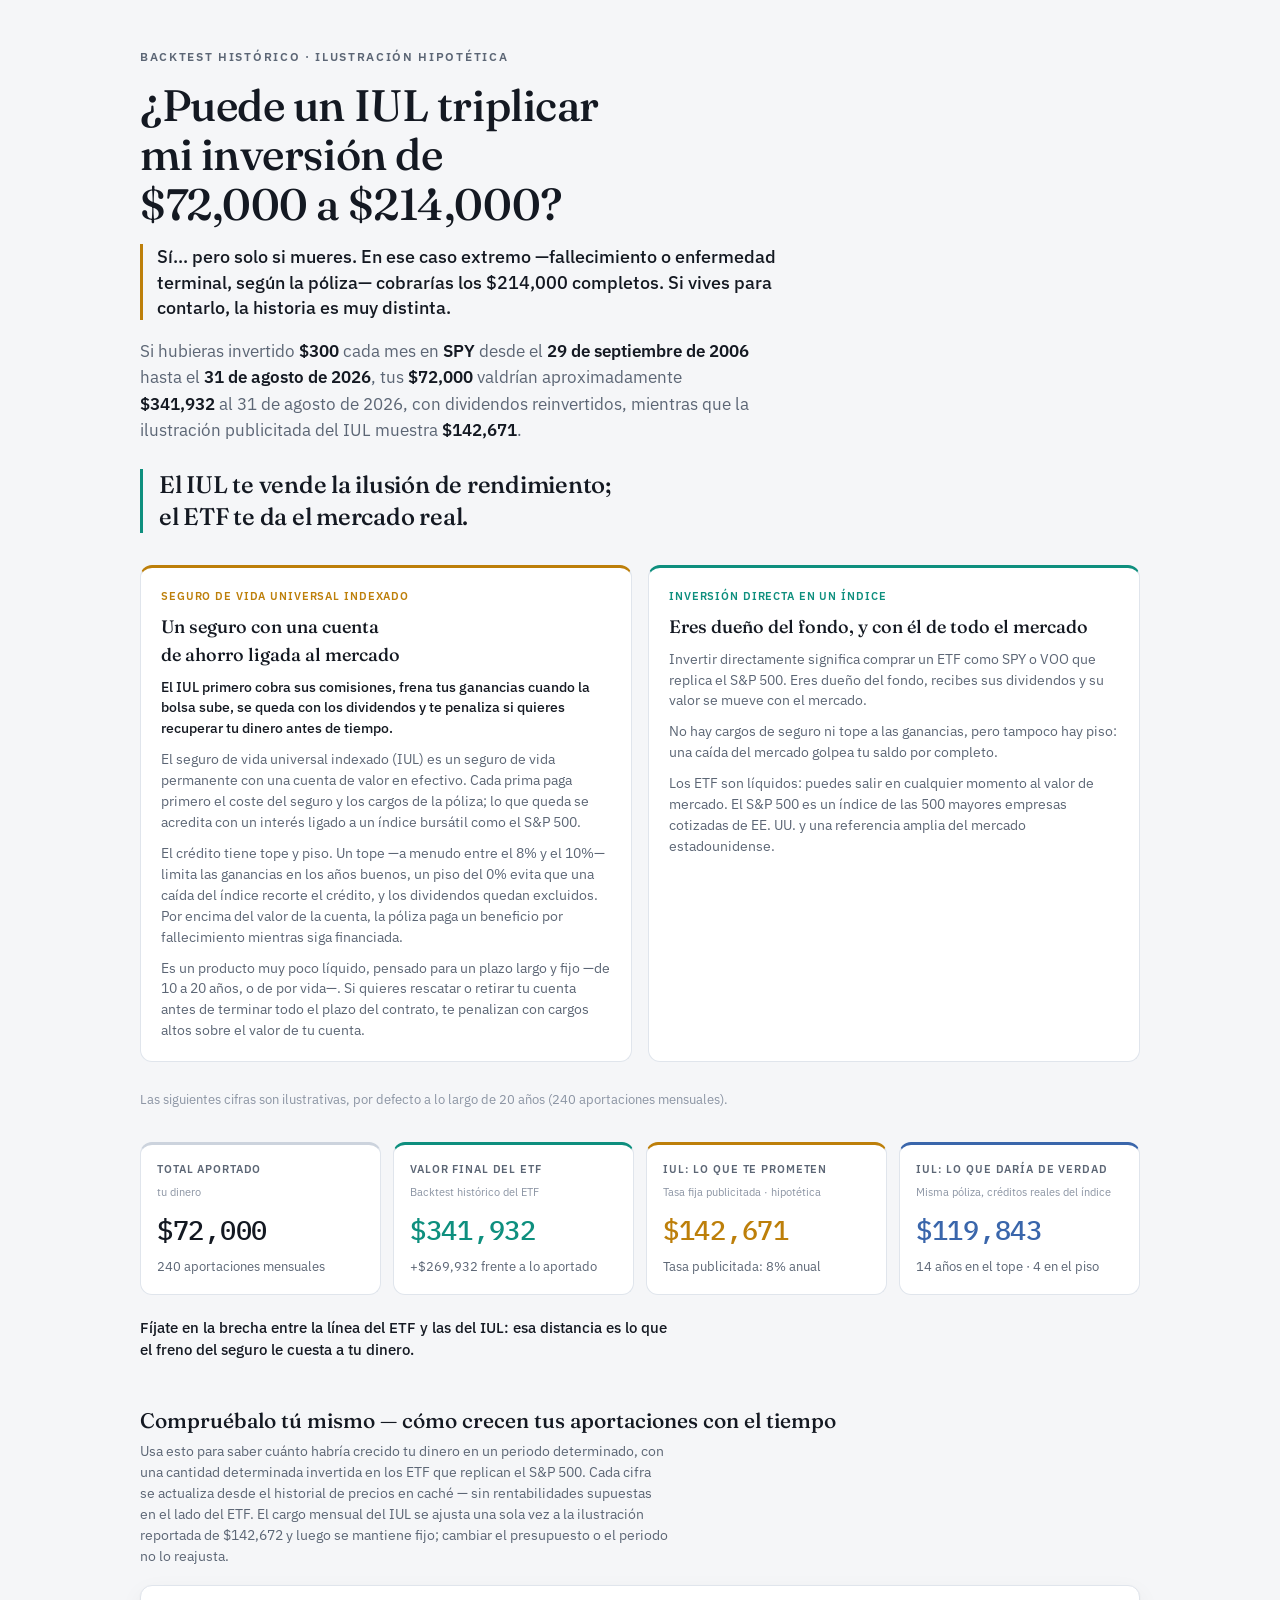
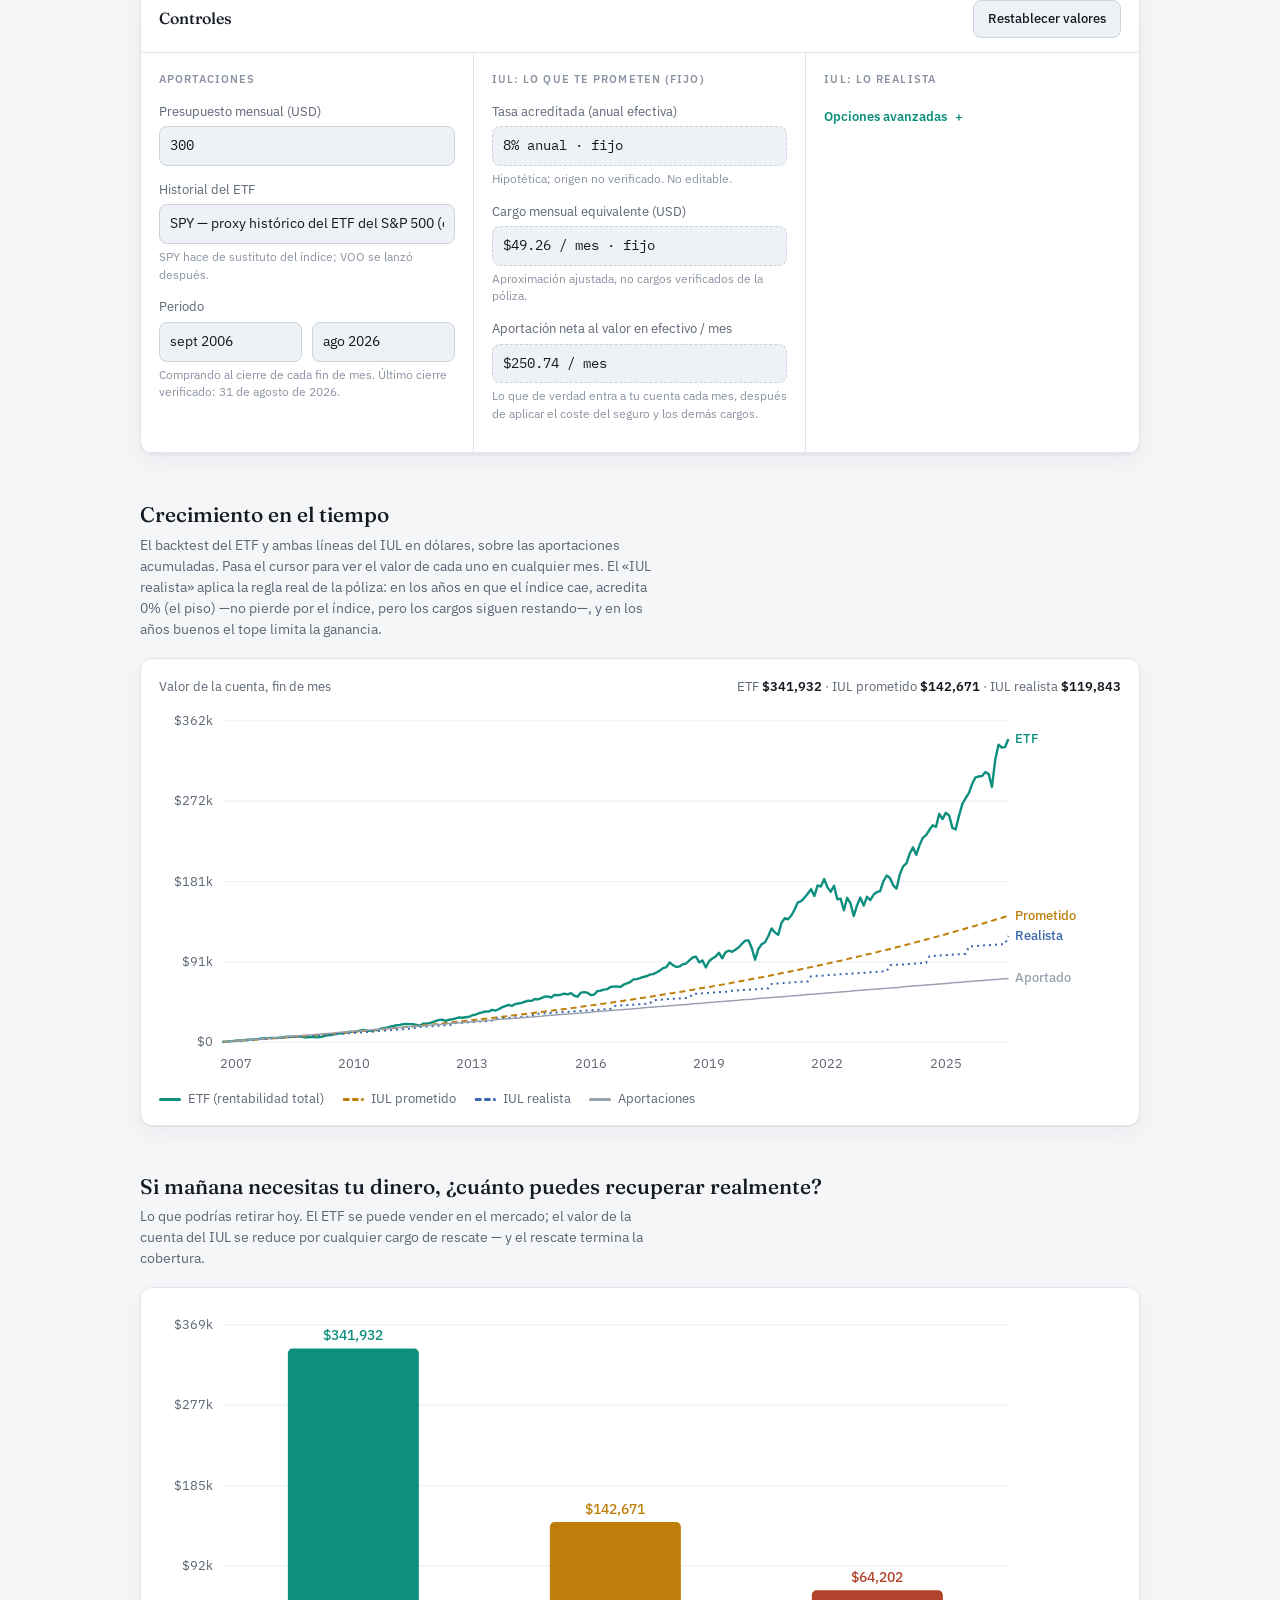
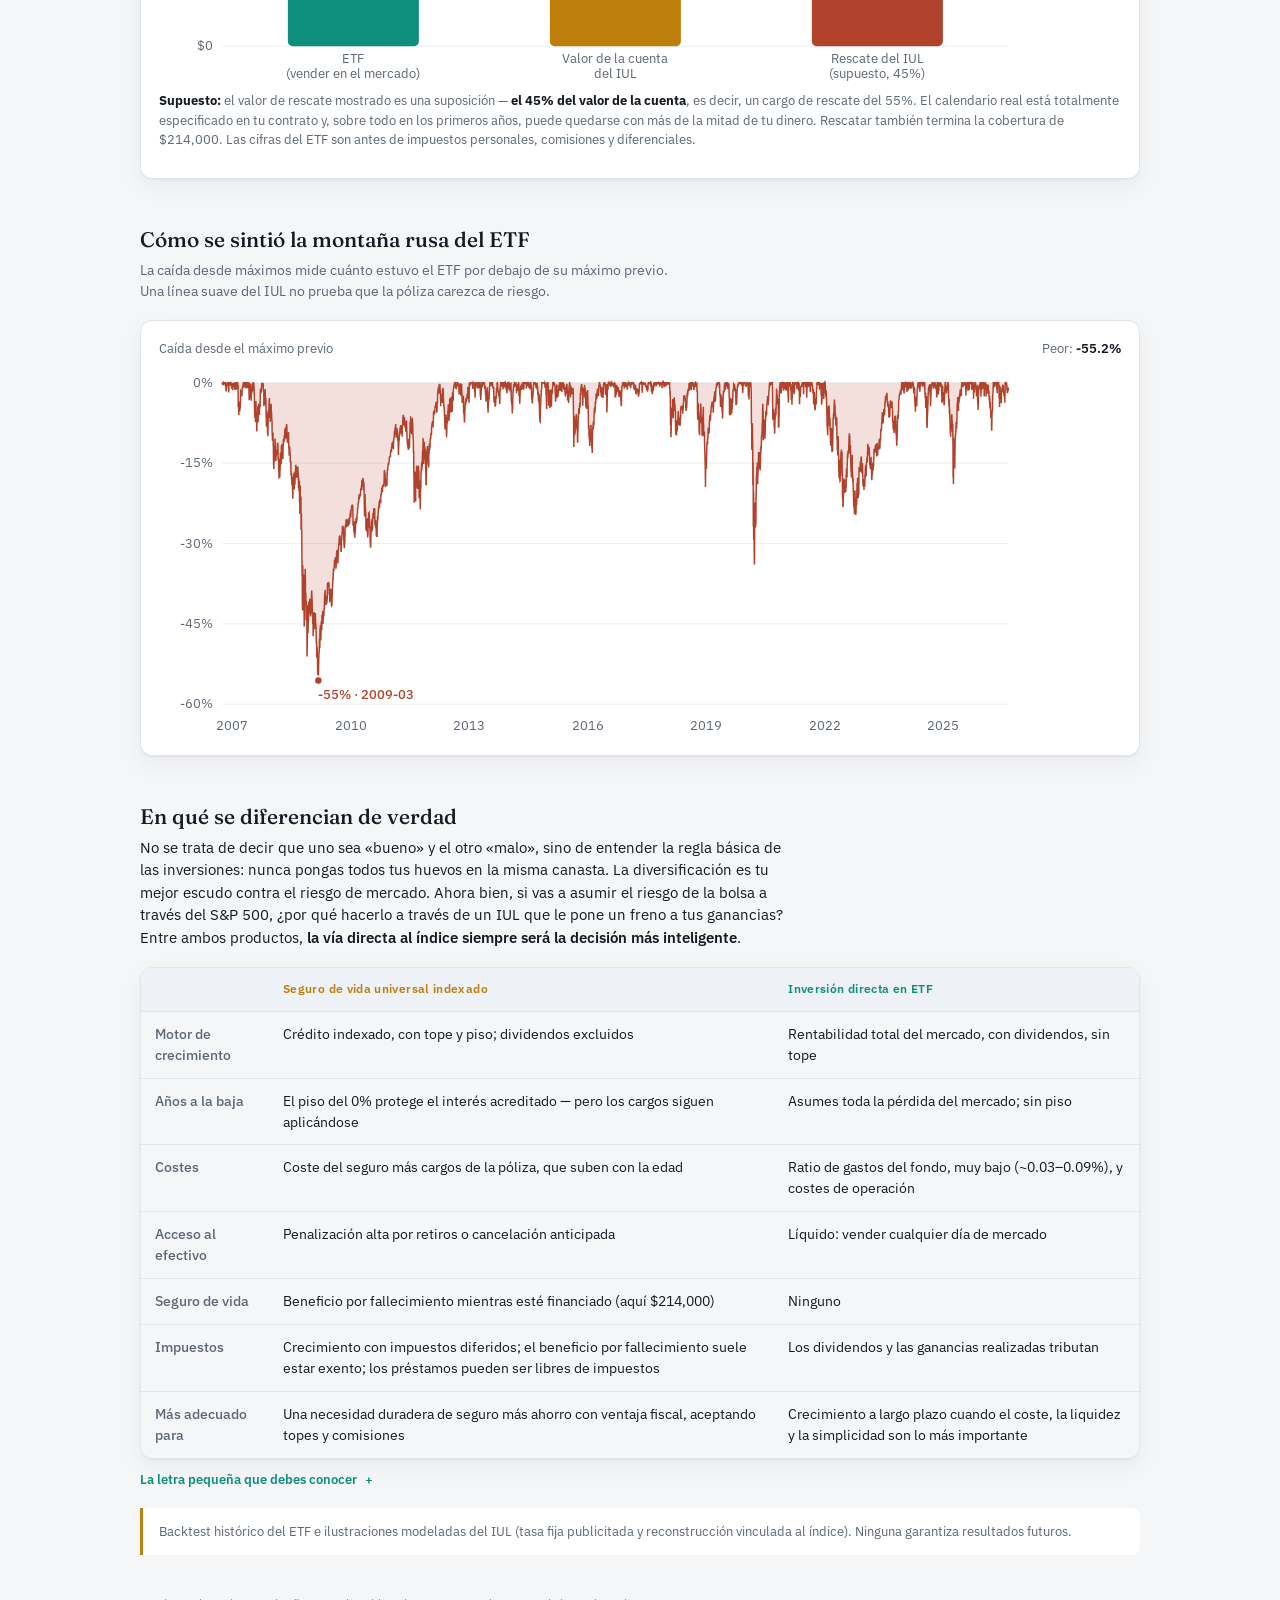
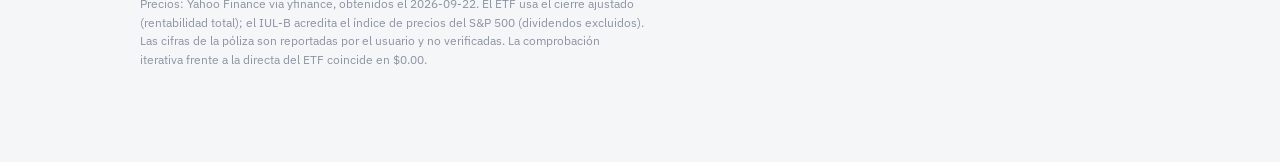
==== commit cecab05a: "Fixed IUL-A inputs, human line names, advanced options, 45% assumed surrender, entrance + scroll cue" ====
--- a/app/index.html
+++ b/app/index.html
@@ -174,6 +174,23 @@
   details.more > summary::-webkit-details-marker { display: none; }
   details.more > summary::after { content: " +"; font-family: "IBM Plex Mono", monospace; }
   details.more[open] > summary::after { content: " –"; }
+
+  /* "Qué mirar" lead line */
+  .look-note { margin-top: 22px; font-size: 15px; line-height: 1.45; color: var(--ink); font-weight: 500; max-width: 60ch; }
+
+  /* Entrance: the title pops on open, subtitle and quote rise after it */
+  @keyframes pop { from { opacity: 0; transform: translateY(16px) scale(.94); } to { opacity: 1; transform: none; } }
+  @keyframes rise { from { opacity: 0; transform: translateY(12px); } to { opacity: 1; transform: none; } }
+  .anim .headline { animation: pop .75s cubic-bezier(.16,1,.3,1) both; }
+  .anim .subtitle { animation: rise .7s cubic-bezier(.16,1,.3,1) .14s both; }
+  .anim .pullquote { animation: rise .7s cubic-bezier(.16,1,.3,1) .24s both; }
+  @media (prefers-reduced-motion: reduce) { .anim .headline, .anim .subtitle, .anim .pullquote { animation: none; } }
+
+  /* Dimmed "scroll down" cue */
+  .scrollcue { position: fixed; left: 50%; bottom: calc(14px + env(safe-area-inset-bottom, 0px)); transform: translateX(-50%); display: flex; flex-direction: column; align-items: center; gap: 5px; font-size: 10.5px; letter-spacing: 0.1em; text-transform: uppercase; color: var(--faint); opacity: .62; transition: opacity .5s ease; pointer-events: none; z-index: 30; }
+  .scrollcue.hidden { opacity: 0; }
+  .scrollcue .chev { width: 11px; height: 11px; border-right: 2px solid var(--faint); border-bottom: 2px solid var(--faint); transform: rotate(45deg); }
+  @media (prefers-reduced-motion: no-preference) { .scrollcue { animation: cuebob 1.7s ease-in-out infinite; } @keyframes cuebob { 0%,100% { transform: translateX(-50%) translateY(0);} 50% { transform: translateX(-50%) translateY(6px);} } }
 </style>
 </head>
 <body>
@@ -186,6 +203,8 @@
   </header>
 
   <p class="pullquote">El IUL te vende la ilusión de rendimiento; el ETF te da el mercado real.</p>
+
+  <div class="scrollcue" id="scrollcue" aria-hidden="true">Desliza hacia abajo<span class="chev"></span></div>
 
   <div class="def-grid">
     <div class="def iul">
@@ -210,9 +229,11 @@
   <div class="tiles">
     <div class="tile"><span class="label">Total aportado</span><span class="kind">tu dinero</span><span class="value mono" id="v-contrib">—</span><span class="sub" id="s-contrib"></span></div>
     <div class="tile" data-series="etf"><span class="label">Valor final del ETF</span><span class="kind">Backtest histórico del ETF</span><span class="value mono etf" id="v-etf">—</span><span class="sub" id="s-etf"></span></div>
-    <div class="tile" data-series="iula"><span class="label">Ilustración IUL-A</span><span class="kind">Tasa fija publicitada · hipotética</span><span class="value mono iula" id="v-iula">—</span><span class="sub" id="s-iula"></span></div>
-    <div class="tile" data-series="iulb"><span class="label">IUL-B vinculado al índice</span><span class="kind">Misma póliza, créditos reales del índice</span><span class="value mono iulb" id="v-iulb">—</span><span class="sub" id="s-iulb"></span></div>
+    <div class="tile" data-series="iula"><span class="label">IUL: lo que te prometen</span><span class="kind">Tasa fija publicitada · hipotética</span><span class="value mono iula" id="v-iula">—</span><span class="sub" id="s-iula"></span></div>
+    <div class="tile" data-series="iulb"><span class="label">IUL: lo que daría de verdad</span><span class="kind">Misma póliza, créditos reales del índice</span><span class="value mono iulb" id="v-iulb">—</span><span class="sub" id="s-iulb"></span></div>
   </div>
+
+  <p class="look-note">Fíjate en la brecha entre la línea del ETF y las del IUL: esa distancia es lo que el freno del seguro le cuesta a tu dinero.</p>
 
   <section>
     <h2 class="sec-title">Compruébalo tú mismo — cómo crecen tus aportaciones con el tiempo</h2>
@@ -231,16 +252,19 @@
             <p class="hint" id="win-hint"></p></div>
         </div>
         <div class="group">
-          <h4>IUL-A · publicitado</h4>
-          <div class="field"><label for="rate">Tasa acreditada (anual efectiva)</label><input class="mono" id="rate" type="number" min="0" max="20" step="0.25" value="8" /><p class="hint">Hipotética; origen no verificado.</p></div>
-          <div class="field"><label for="charge">Cargo mensual equivalente (USD)</label><input class="mono" id="charge" type="number" min="0" step="0.01" value="49.26" /><p class="hint">Aproximación ajustada, no cargos verificados de la póliza.</p></div>
-          <div class="field"><label>Aportación neta al valor en efectivo / mes</label><div class="readout" id="net-readout">—</div></div>
+          <h4>IUL: lo que te prometen (fijo)</h4>
+          <div class="field"><label>Tasa acreditada (anual efectiva)</label><div class="readout">8% anual · fijo</div><p class="hint">Hipotética; origen no verificado. No editable.</p></div>
+          <div class="field"><label>Cargo mensual equivalente (USD)</label><div class="readout">$49.26 / mes · fijo</div><p class="hint">Aproximación ajustada, no cargos verificados de la póliza.</p></div>
+          <div class="field"><label>Aportación neta al valor en efectivo / mes</label><div class="readout" id="net-readout">—</div><p class="hint">Lo que de verdad entra a tu cuenta cada mes, después de aplicar el coste del seguro y los demás cargos.</p></div>
         </div>
         <div class="group">
-          <h4>IUL-B · créditos indexados</h4>
-          <div class="field"><div class="inline-2"><div><label for="cap">Tope</label><input class="mono" id="cap" type="number" min="0" max="50" step="0.5" value="8" /></div><div><label for="floor">Piso</label><input class="mono" id="floor" type="number" min="0" max="20" step="0.5" value="0" /></div></div></div>
-          <div class="field"><div class="inline-2"><div><label for="participation">Participación</label><input class="mono" id="participation" type="number" min="0" max="200" step="5" value="100" /></div><div><label for="spread">Diferencial</label><input class="mono" id="spread" type="number" min="0" max="20" step="0.25" value="0" /></div></div>
-            <p class="hint">Punto a punto anual sobre el índice de precios del S&amp;P 500 (sin dividendos).</p></div>
+          <h4>IUL: lo realista</h4>
+          <details class="more">
+            <summary>Opciones avanzadas</summary>
+            <div class="field" style="margin-top:12px"><div class="inline-2"><div><label for="cap">Tope</label><input class="mono" id="cap" type="number" min="0" max="50" step="0.5" value="8" /></div><div><label for="floor">Piso</label><input class="mono" id="floor" type="number" min="0" max="20" step="0.5" value="0" /></div></div></div>
+            <div class="field"><div class="inline-2"><div><label for="participation">Participación</label><input class="mono" id="participation" type="number" min="0" max="200" step="5" value="100" /></div><div><label for="spread">Diferencial</label><input class="mono" id="spread" type="number" min="0" max="20" step="0.25" value="0" /></div></div>
+              <p class="hint">Punto a punto anual sobre el índice de precios del S&amp;P 500 (sin dividendos).</p></div>
+          </details>
         </div>
       </div>
     </div>
@@ -249,14 +273,14 @@
 
   <section>
     <h2 class="sec-title">Crecimiento en el tiempo</h2>
-    <p class="sec-note">El backtest del ETF y ambas líneas del IUL en dólares, sobre las aportaciones acumuladas. Pasa el cursor para ver el valor de cada uno en cualquier mes. El IUL-B aplica la regla real de la póliza: en los años en que el índice cae, acredita 0% (el piso) —no pierde por el índice, pero los cargos siguen restando—, y en los años buenos el tope limita la ganancia.</p>
+    <p class="sec-note">El backtest del ETF y ambas líneas del IUL en dólares, sobre las aportaciones acumuladas. Pasa el cursor para ver el valor de cada uno en cualquier mes. El «IUL realista» aplica la regla real de la póliza: en los años en que el índice cae, acredita 0% (el piso) —no pierde por el índice, pero los cargos siguen restando—, y en los años buenos el tope limita la ganancia.</p>
     <div class="chart-card">
       <div class="chart-head"><span class="k">Valor de la cuenta, fin de mes</span><span class="k" id="growth-sum"></span></div>
       <div id="chart-growth"></div>
       <div class="legend">
         <span><i class="swatch" style="border-top-color:var(--etf)"></i> ETF (rentabilidad total)</span>
-        <span><i class="swatch" style="border-top-color:var(--iula);border-top-style:dashed"></i> IUL-A publicitado</span>
-        <span><i class="swatch" style="border-top-color:var(--iulb);border-top-style:dashed"></i> IUL-B vinculado al índice</span>
+        <span><i class="swatch" style="border-top-color:var(--iula);border-top-style:dashed"></i> IUL prometido</span>
+        <span><i class="swatch" style="border-top-color:var(--iulb);border-top-style:dashed"></i> IUL realista</span>
         <span><i class="swatch" style="border-top-color:var(--contrib)"></i> Aportaciones</span>
       </div>
     </div>
@@ -632,7 +656,7 @@
 const svgNS = "http://www.w3.org/2000/svg";
 
 const DEFAULT_INPUTS = { budget: 300, ticker: "SPY", rate: 8, charge: 49.26, cap: 8, floor: 0, participation: 100, spread: 0 };
-const SURRENDER_PCT = 0.35; // valor de rescate ilustrativo: 35% del valor de la cuenta
+const SURRENDER_PCT = 0.45; // valor de rescate SUPUESTO: 45% del valor de la cuenta
 const VB = { w: 820, h: 320, l: 54, r: 96, t: 16, b: 30 };
 // Narrower viewBox on phones so axis text scales up and end-labels are dropped.
 function sizeVB() {
@@ -658,7 +682,7 @@
   return {
     budget: parseFloat($("budget").value), ticker: $("ticker").value,
     start: $("win-start").value, end: $("win-end").value,
-    rate: parseFloat($("rate").value), charge: parseFloat($("charge").value),
+    rate: DEFAULT_INPUTS.rate, charge: DEFAULT_INPUTS.charge, // IUL-A fijo, no editable
     cap: parseFloat($("cap").value), floor: parseFloat($("floor").value),
     participation: parseFloat($("participation").value), spread: parseFloat($("spread").value),
   };
@@ -849,11 +873,11 @@
   const contribSeries = Array.from({ length: w.periods }, (_, i) => inp.budget * (i + 1));
   lineChart($("chart-growth"), w.dates, [
     { short: "ETF", color: cvar("--etf"), values: s.etf.series, width: 2.4 },
-    { short: "IUL-A", color: cvar("--iula"), dash: "6 4", values: s.iulA.series },
-    { short: "IUL-B", color: cvar("--iulb"), dash: "2 4", values: s.iulB.series },
+    { short: "Prometido", color: cvar("--iula"), dash: "6 4", values: s.iulA.series },
+    { short: "Realista", color: cvar("--iulb"), dash: "2 4", values: s.iulB.series },
     { short: "Aportado", color: cvar("--contrib"), width: 1.5, values: contribSeries },
   ], usd0);
-  $("growth-sum").innerHTML = `ETF <b>${usd0(s.etf.finalValue)}</b> · publicitado <b>${usd0(s.iulA.finalValue)}</b> · vinculado al índice <b>${usd0(s.iulB.finalValue)}</b>`;
+  $("growth-sum").innerHTML = `ETF <b>${usd0(s.etf.finalValue)}</b> · IUL prometido <b>${usd0(s.iulA.finalValue)}</b> · IUL realista <b>${usd0(s.iulB.finalValue)}</b>`;
 
   areaChart($("chart-dd"), w.etfDailyDates, s.drawdown.series);
   $("dd-sum").innerHTML = `Peor: <b>${pct(s.drawdown.worst)}</b>`;
@@ -862,9 +886,9 @@
   compareBars($("chart-exit"), [
     { label: "ETF\n(vender en el mercado)", value: s.etf.finalValue, color: cvar("--etf") },
     { label: "Valor de la cuenta\ndel IUL", value: s.iulA.finalValue, color: cvar("--iula") },
-    { label: "Rescate del IUL\n(ilustrativo, 35%)", value: surrenderValue, color: cvar("--warn") },
+    { label: "Rescate del IUL\n(supuesto, 45%)", value: surrenderValue, color: cvar("--warn") },
   ]);
-  $("exit-note").innerHTML = `El valor de rescate mostrado es un ejemplo ilustrativo: <b>el 35% del valor de la cuenta</b>, es decir, un cargo de rescate del 65%. El calendario real está totalmente especificado en tu contrato y, sobre todo en los primeros años, puede quedarse con más de la mitad de tu dinero. Rescatar también termina la cobertura de ${usd0(cfg.deathBenefit || 214000)}. Las cifras del ETF son antes de impuestos personales, comisiones y diferenciales.`;
+  $("exit-note").innerHTML = `<b>Supuesto:</b> el valor de rescate mostrado es una suposición — <b>el 45% del valor de la cuenta</b>, es decir, un cargo de rescate del 55%. El calendario real está totalmente especificado en tu contrato y, sobre todo en los primeros años, puede quedarse con más de la mitad de tu dinero. Rescatar también termina la cobertura de ${usd0(cfg.deathBenefit || 214000)}. Las cifras del ETF son antes de impuestos personales, comisiones y diferenciales.`;
 
   $("disclosure").textContent ="Backtest histórico del ETF e ilustraciones modeladas del IUL (tasa fija publicitada y reconstrucción vinculada al índice). Ninguna garantiza resultados futuros.";
   const prov = PRICES.meta;
@@ -873,7 +897,7 @@
 
 function wire() {
   populateWindow(DEFAULT_INPUTS.ticker);
-  ["budget", "rate", "charge", "cap", "floor", "participation", "spread", "win-start", "win-end"].forEach((id) => $(id).addEventListener("input", render));
+  ["budget", "cap", "floor", "participation", "spread", "win-start", "win-end"].forEach((id) => $(id).addEventListener("input", render));
   $("ticker").addEventListener("change", () => { const cur = { start: $("win-start").value, end: $("win-end").value }; populateWindow($("ticker").value, cur); render(); });
   $("reset").addEventListener("click", () => { for (const [k, v] of Object.entries(DEFAULT_INPUTS)) if ($(k)) $(k).value = v; populateWindow(DEFAULT_INPUTS.ticker); render(); });
   const mq = window.matchMedia("(prefers-color-scheme: dark)");
@@ -896,6 +920,19 @@
   }, { threshold: 0.1, rootMargin: "0px 0px -6% 0px" });
   document.querySelectorAll(".reveal").forEach((el) => io.observe(el));
 })();
+
+/* Hide the "scroll down" cue once the user scrolls (or after a while). */
+(function () {
+  const cue = document.getElementById("scrollcue");
+  if (!cue) return;
+  const hide = () => cue.classList.add("hidden");
+  const onScroll = () => {
+    const y = window.scrollY || document.documentElement.scrollTop || document.body.scrollTop || 0;
+    if (y > 40) { hide(); window.removeEventListener("scroll", onScroll); }
+  };
+  window.addEventListener("scroll", onScroll, { passive: true });
+  setTimeout(hide, 9000);
+})();
 </script>
 </body>
 </html>
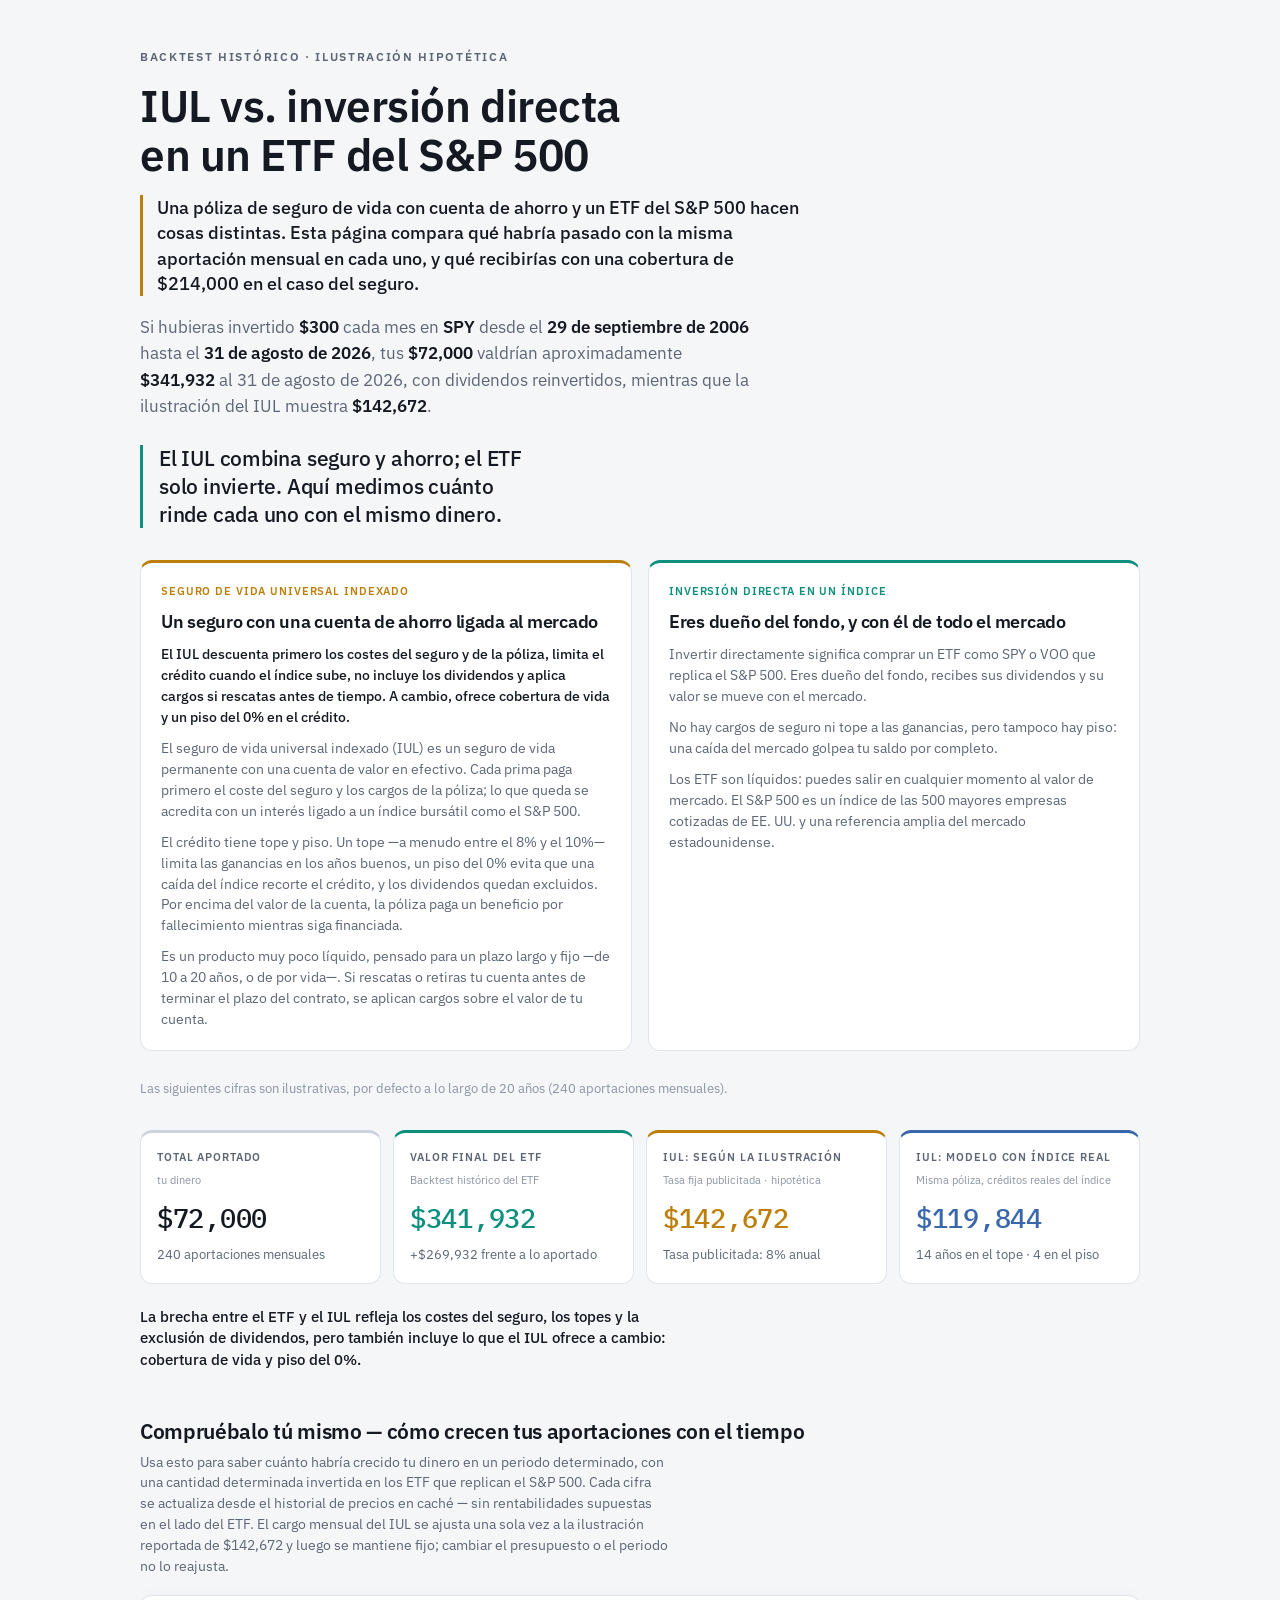
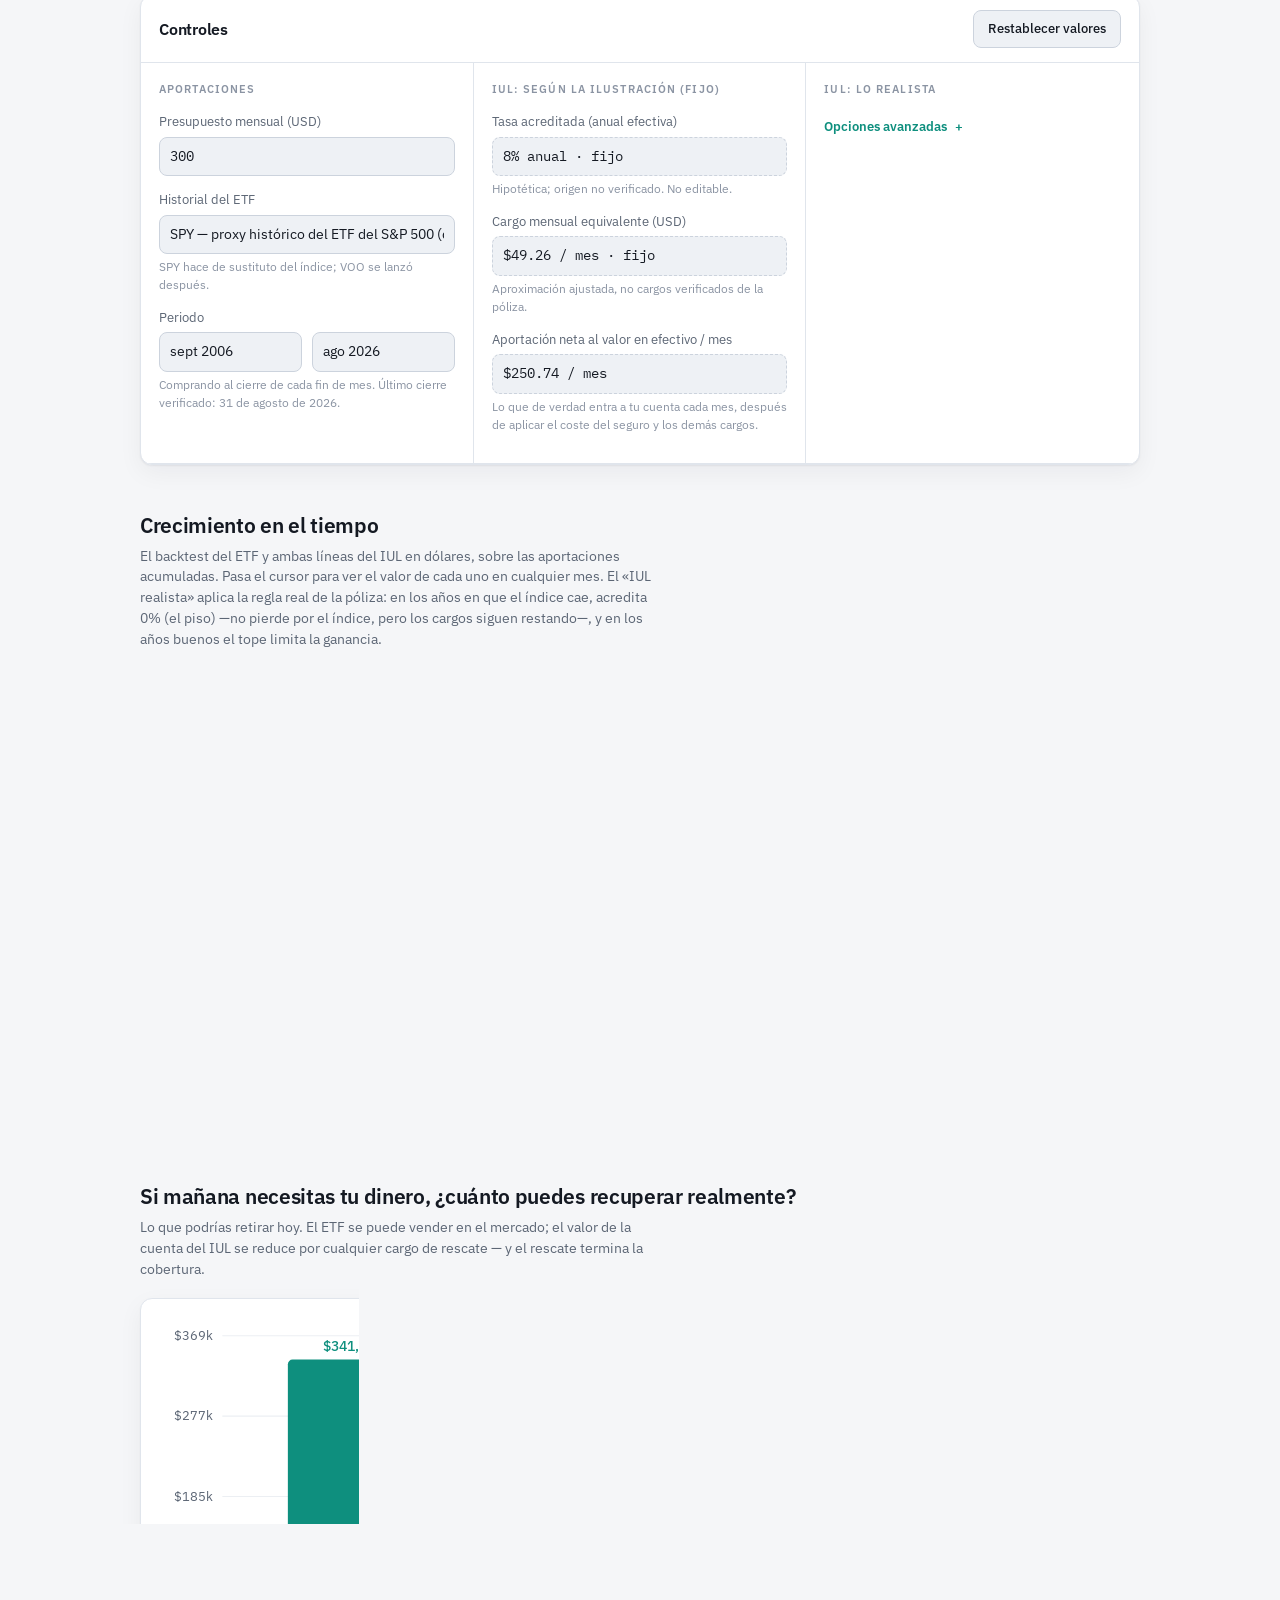
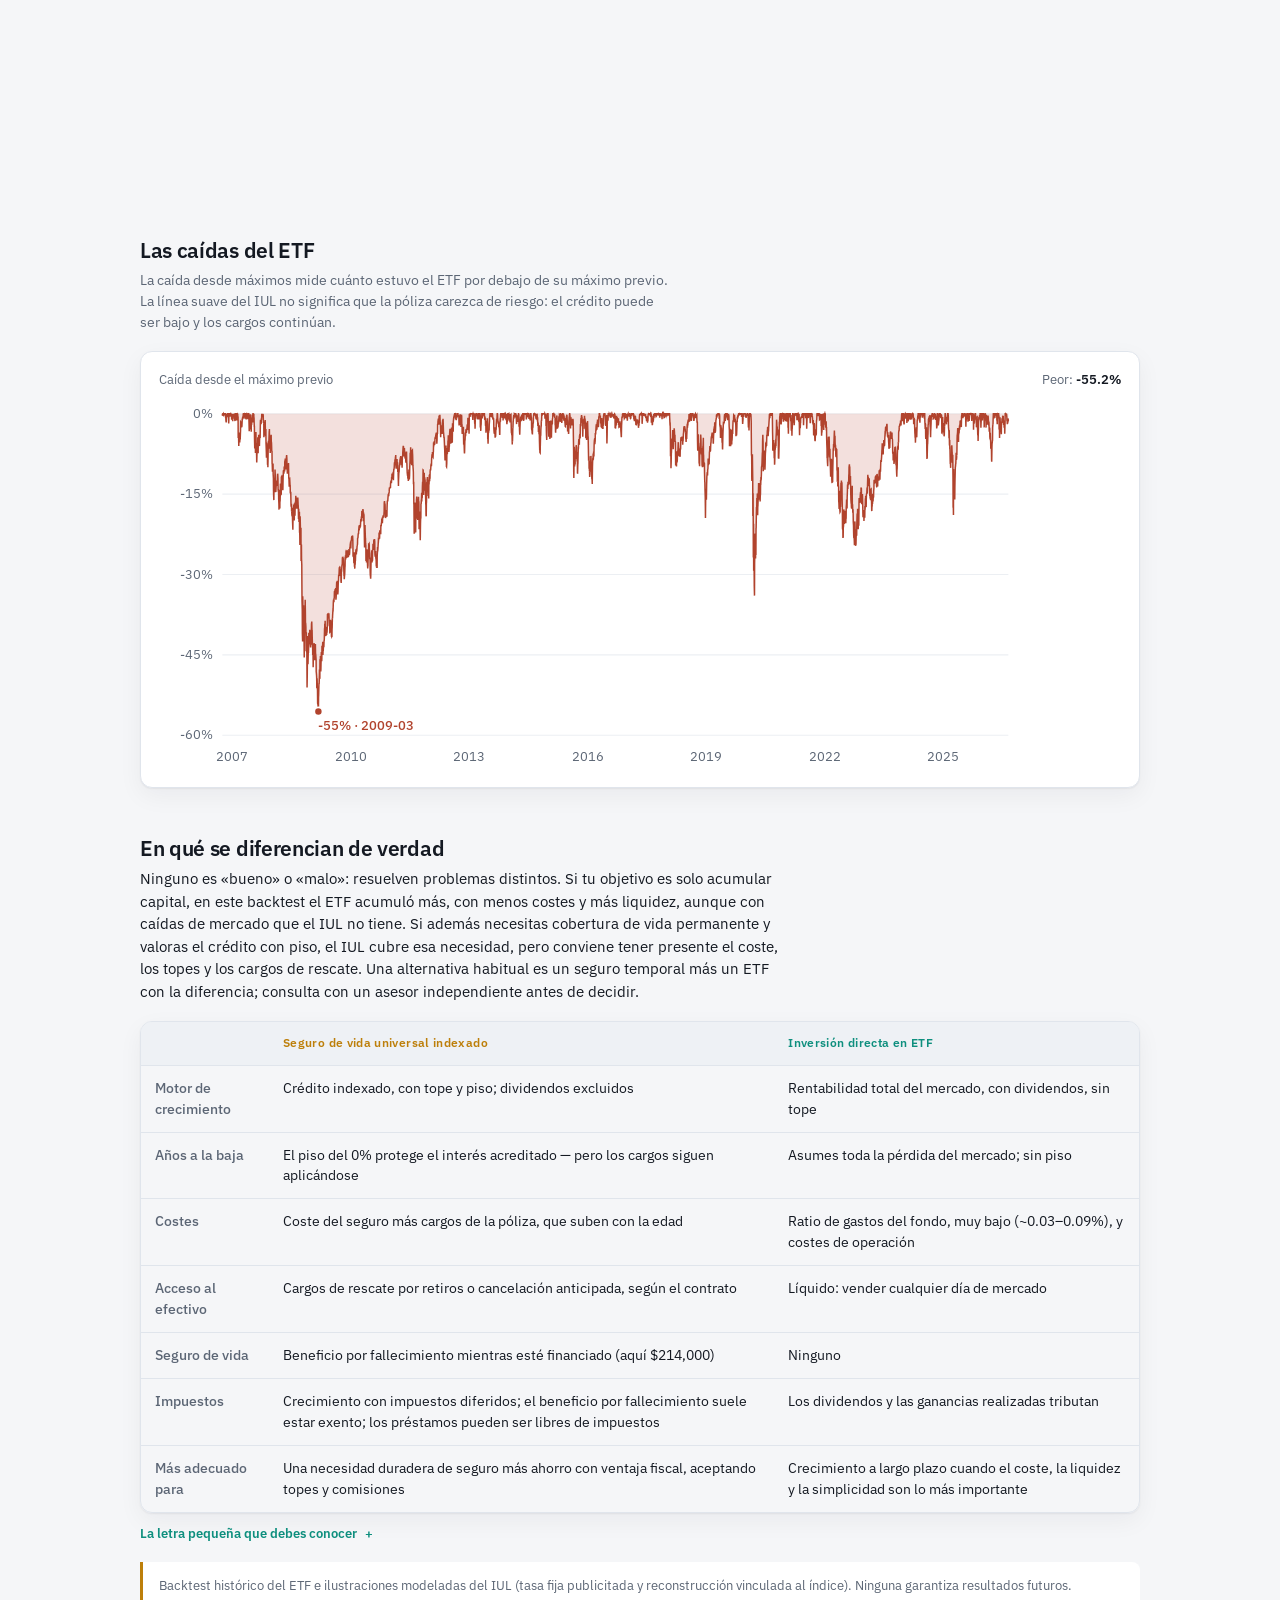
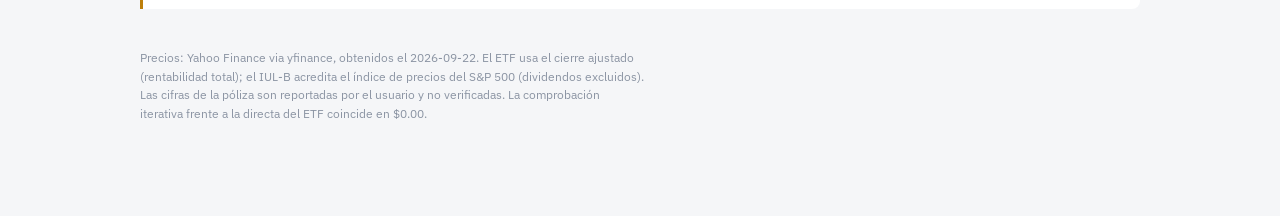
==== commit 8c0c3aba: "Polish for portfolio: English README, CI verification, balanced copy, cleanup - Rewrite README in En" ====
--- a/app/index.html
+++ b/app/index.html
@@ -1,14 +1,20 @@
 <!doctype html>
-<html lang="en">
+<html lang="es">
 <head>
 <meta charset="utf-8" />
 <meta name="viewport" content="width=device-width, initial-scale=1, viewport-fit=cover" />
-<title>¿Puede un IUL triplicar mi inversión de $72,000 a $214,000?</title>
-<meta name="description" content="Sí… pero solo si mueres. Si vives para contarlo, la historia es muy distinta." />
+<title>IUL vs. inversión directa en un ETF del S&amp;P 500</title>
+<meta name="description" content="Backtest con datos reales: $300 al mes en un ETF del S&amp;P 500 frente a un seguro de vida universal indexado (IUL), con la regla de tope y piso aplicada al índice real." />
+<meta property="og:type" content="website" />
+<meta property="og:title" content="IUL vs. inversión directa en un ETF del S&amp;P 500" />
+<meta property="og:description" content="$72,000 aportados en 20 años: cuánto habría acumulado un ETF del S&amp;P 500 frente a la ilustración de un IUL y un modelo con el índice real." />
+<meta property="og:url" content="https://gianni-chepote.github.io/iul-vs-direct-investing/" />
+<meta property="og:image" content="https://gianni-chepote.github.io/iul-vs-direct-investing/og.png" />
+<meta name="twitter:card" content="summary_large_image" />
 
 <link rel="preconnect" href="https://fonts.googleapis.com" />
 <link rel="preconnect" href="https://fonts.gstatic.com" crossorigin />
-<link rel="stylesheet" href="https://fonts.googleapis.com/css2?family=Fraunces:opsz,wght@9..144,400;9..144,500;9..144,600&family=IBM+Plex+Sans:wght@400;500;600&family=IBM+Plex+Mono:wght@400;500&display=swap" />
+<link rel="stylesheet" href="https://fonts.googleapis.com/css2?family=IBM+Plex+Sans:wght@400;500;600&family=IBM+Plex+Mono:wght@400;500&display=swap" />
 
 <style>
   :root {
@@ -57,7 +63,7 @@
   }
   .wrap { max-width: var(--maxw); margin: 0 auto; padding-inline: 20px; padding-block: 40px 72px; }
   .mono { font-family: "IBM Plex Mono", ui-monospace, monospace; font-variant-numeric: tabular-nums; }
-  h1, h2, h3 { font-family: "Fraunces", Georgia, serif; font-weight: 500; text-wrap: balance; margin: 0; }
+  h1, h2, h3 { font-family: "IBM Plex Sans", system-ui, sans-serif; font-weight: 600; letter-spacing: -0.015em; text-wrap: balance; margin: 0; }
 
   .eyebrow { font-size: 12px; letter-spacing: 0.14em; text-transform: uppercase; color: var(--muted); font-weight: 600; margin: 0 0 14px; }
   .headline { font-size: clamp(26px, 4.4vw, 44px); line-height: 1.12; letter-spacing: -0.01em; max-width: 20ch; }
@@ -65,7 +71,7 @@
   .answer { margin-top: 18px; font-size: clamp(15px, 1.6vw, 17px); color: var(--muted); max-width: 62ch; }
   .answer b { color: var(--ink); font-weight: 600; }
   .illus-note { margin-top: 28px; font-size: 12.5px; color: var(--faint); }
-  .pullquote { margin-top: 26px; padding-left: 16px; border-left: 3px solid var(--etf); font-family: "Fraunces", Georgia, serif; font-size: clamp(18px, 2.4vw, 24px); font-weight: 500; line-height: 1.32; letter-spacing: -0.01em; color: var(--ink); max-width: 30ch; text-wrap: balance; }
+  .pullquote { margin-top: 26px; padding-left: 16px; border-left: 3px solid var(--etf); font-family: "IBM Plex Sans", system-ui, sans-serif; font-size: clamp(17px, 2.2vw, 21px); font-weight: 500; line-height: 1.32; letter-spacing: -0.01em; color: var(--ink); max-width: 30ch; text-wrap: balance; }
 
   .tiles { display: grid; gap: 12px; margin-top: 32px; grid-template-columns: repeat(4, 1fr); }
   .tile { background: var(--surface); border: 1px solid var(--line); border-radius: var(--radius); padding: 16px 16px 18px; display: flex; flex-direction: column; gap: 6px; border-top: 3px solid var(--line-strong); }
@@ -164,7 +170,7 @@
   @media (max-width: 480px) { .tiles { grid-template-columns: 1fr; } }
 
   /* Scroll-reveal (Apple-style); only active when JS adds .anim, off for reduced motion */
-  .anim .reveal { opacity: 0; transform: translateY(28px); transition: opacity .7s cubic-bezier(.16,1,.3,1), transform .7s cubic-bezier(.16,1,.3,1); }
+  .anim .reveal { opacity: 0; transform: translateY(16px); transition: opacity .45s cubic-bezier(.16,1,.3,1), transform .45s cubic-bezier(.16,1,.3,1); }
   .anim .reveal.in { opacity: 1; transform: none; }
   @media (prefers-reduced-motion: reduce) { .anim .reveal { opacity: 1 !important; transform: none !important; transition: none; } }
 
@@ -187,22 +193,22 @@
   @media (prefers-reduced-motion: reduce) { .anim .headline, .anim .subtitle, .anim .pullquote { animation: none; } }
 
   /* Dimmed "scroll down" cue */
-  .scrollcue { position: fixed; left: 50%; bottom: calc(14px + env(safe-area-inset-bottom, 0px)); transform: translateX(-50%); display: flex; flex-direction: column; align-items: center; gap: 5px; font-size: 10.5px; letter-spacing: 0.1em; text-transform: uppercase; color: var(--faint); opacity: .62; transition: opacity .5s ease; pointer-events: none; z-index: 30; }
+  .scrollcue { position: fixed; right: 24px; bottom: calc(14px + env(safe-area-inset-bottom, 0px)); display: flex; flex-direction: column; align-items: center; gap: 5px; font-size: 10.5px; letter-spacing: 0.1em; text-transform: uppercase; color: var(--faint); opacity: .62; transition: opacity .5s ease; pointer-events: none; z-index: 30; }
   .scrollcue.hidden { opacity: 0; }
   .scrollcue .chev { width: 11px; height: 11px; border-right: 2px solid var(--faint); border-bottom: 2px solid var(--faint); transform: rotate(45deg); }
-  @media (prefers-reduced-motion: no-preference) { .scrollcue { animation: cuebob 1.7s ease-in-out infinite; } @keyframes cuebob { 0%,100% { transform: translateX(-50%) translateY(0);} 50% { transform: translateX(-50%) translateY(6px);} } }
+  @media (prefers-reduced-motion: no-preference) { .scrollcue { animation: cuebob 1.7s ease-in-out infinite; } @keyframes cuebob { 0%,100% { transform: translateY(0);} 50% { transform: translateY(6px);} } }
 </style>
 </head>
 <body>
 <div class="wrap">
   <header>
     <p class="eyebrow">Backtest histórico · ilustración hipotética</p>
-    <h1 class="headline">¿Puede un IUL triplicar mi inversión de $72,000 a $214,000?</h1>
-    <p class="subtitle">Sí… pero solo si mueres. En ese caso extremo —fallecimiento o enfermedad terminal, según la póliza— cobrarías los $214,000 completos. Si vives para contarlo, la historia es muy distinta.</p>
+    <h1 class="headline">IUL vs. inversión directa en un ETF del S&amp;P 500</h1>
+    <p class="subtitle">Una póliza de seguro de vida con cuenta de ahorro y un ETF del S&amp;P 500 hacen cosas distintas. Esta página compara qué habría pasado con la misma aportación mensual en cada uno, y qué recibirías con una cobertura de $214,000 en el caso del seguro.</p>
     <p class="answer" id="answer"></p>
   </header>
 
-  <p class="pullquote">El IUL te vende la ilusión de rendimiento; el ETF te da el mercado real.</p>
+  <p class="pullquote">El IUL combina seguro y ahorro; el ETF solo invierte. Aquí medimos cuánto rinde cada uno con el mismo dinero.</p>
 
   <div class="scrollcue" id="scrollcue" aria-hidden="true">Desliza hacia abajo<span class="chev"></span></div>
 
@@ -210,10 +216,10 @@
     <div class="def iul">
       <span class="tag">Seguro de vida universal indexado</span>
       <h3>Un seguro con una cuenta de ahorro ligada al mercado</h3>
-      <p class="lead">El IUL primero cobra sus comisiones, frena tus ganancias cuando la bolsa sube, se queda con los dividendos y te penaliza si quieres recuperar tu dinero antes de tiempo.</p>
+      <p class="lead">El IUL descuenta primero los costes del seguro y de la póliza, limita el crédito cuando el índice sube, no incluye los dividendos y aplica cargos si rescatas antes de tiempo. A cambio, ofrece cobertura de vida y un piso del 0% en el crédito.</p>
       <p>El seguro de vida universal indexado (IUL) es un seguro de vida permanente con una cuenta de valor en efectivo. Cada prima paga primero el coste del seguro y los cargos de la póliza; lo que queda se acredita con un interés ligado a un índice bursátil como el S&amp;P 500.</p>
       <p>El crédito tiene tope y piso. Un tope —a menudo entre el 8% y el 10%— limita las ganancias en los años buenos, un piso del 0% evita que una caída del índice recorte el crédito, y los dividendos quedan excluidos. Por encima del valor de la cuenta, la póliza paga un beneficio por fallecimiento mientras siga financiada.</p>
-      <p>Es un producto muy poco líquido, pensado para un plazo largo y fijo —de 10 a 20 años, o de por vida—. Si quieres rescatar o retirar tu cuenta antes de terminar todo el plazo del contrato, te penalizan con cargos altos sobre el valor de tu cuenta.</p>
+      <p>Es un producto muy poco líquido, pensado para un plazo largo y fijo —de 10 a 20 años, o de por vida—. Si rescatas o retiras tu cuenta antes de terminar el plazo del contrato, se aplican cargos sobre el valor de tu cuenta.</p>
     </div>
     <div class="def etf">
       <span class="tag">Inversión directa en un índice</span>
@@ -229,11 +235,11 @@
   <div class="tiles">
     <div class="tile"><span class="label">Total aportado</span><span class="kind">tu dinero</span><span class="value mono" id="v-contrib">—</span><span class="sub" id="s-contrib"></span></div>
     <div class="tile" data-series="etf"><span class="label">Valor final del ETF</span><span class="kind">Backtest histórico del ETF</span><span class="value mono etf" id="v-etf">—</span><span class="sub" id="s-etf"></span></div>
-    <div class="tile" data-series="iula"><span class="label">IUL: lo que te prometen</span><span class="kind">Tasa fija publicitada · hipotética</span><span class="value mono iula" id="v-iula">—</span><span class="sub" id="s-iula"></span></div>
-    <div class="tile" data-series="iulb"><span class="label">IUL: lo que daría de verdad</span><span class="kind">Misma póliza, créditos reales del índice</span><span class="value mono iulb" id="v-iulb">—</span><span class="sub" id="s-iulb"></span></div>
+    <div class="tile" data-series="iula"><span class="label">IUL: según la ilustración</span><span class="kind">Tasa fija publicitada · hipotética</span><span class="value mono iula" id="v-iula">—</span><span class="sub" id="s-iula"></span></div>
+    <div class="tile" data-series="iulb"><span class="label">IUL: modelo con índice real</span><span class="kind">Misma póliza, créditos reales del índice</span><span class="value mono iulb" id="v-iulb">—</span><span class="sub" id="s-iulb"></span></div>
   </div>
 
-  <p class="look-note">Fíjate en la brecha entre la línea del ETF y las del IUL: esa distancia es lo que el freno del seguro le cuesta a tu dinero.</p>
+  <p class="look-note">La brecha entre el ETF y el IUL refleja los costes del seguro, los topes y la exclusión de dividendos, pero también incluye lo que el IUL ofrece a cambio: cobertura de vida y piso del 0%.</p>
 
   <section>
     <h2 class="sec-title">Compruébalo tú mismo — cómo crecen tus aportaciones con el tiempo</h2>
@@ -252,7 +258,7 @@
             <p class="hint" id="win-hint"></p></div>
         </div>
         <div class="group">
-          <h4>IUL: lo que te prometen (fijo)</h4>
+          <h4>IUL: según la ilustración (fijo)</h4>
           <div class="field"><label>Tasa acreditada (anual efectiva)</label><div class="readout">8% anual · fijo</div><p class="hint">Hipotética; origen no verificado. No editable.</p></div>
           <div class="field"><label>Cargo mensual equivalente (USD)</label><div class="readout">$49.26 / mes · fijo</div><p class="hint">Aproximación ajustada, no cargos verificados de la póliza.</p></div>
           <div class="field"><label>Aportación neta al valor en efectivo / mes</label><div class="readout" id="net-readout">—</div><p class="hint">Lo que de verdad entra a tu cuenta cada mes, después de aplicar el coste del seguro y los demás cargos.</p></div>
@@ -296,8 +302,8 @@
   </section>
 
   <section>
-    <h2 class="sec-title">Cómo se sintió la montaña rusa del ETF</h2>
-    <p class="sec-note">La caída desde máximos mide cuánto estuvo el ETF por debajo de su máximo previo. Una línea suave del IUL no prueba que la póliza carezca de riesgo.</p>
+    <h2 class="sec-title">Las caídas del ETF</h2>
+    <p class="sec-note">La caída desde máximos mide cuánto estuvo el ETF por debajo de su máximo previo. La línea suave del IUL no significa que la póliza carezca de riesgo: el crédito puede ser bajo y los cargos continúan.</p>
     <div class="chart-card">
       <div class="chart-head"><span class="k">Caída desde el máximo previo</span><span class="k" id="dd-sum"></span></div>
       <div id="chart-dd"></div>
@@ -306,7 +312,7 @@
 
   <section>
     <h2 class="sec-title">En qué se diferencian de verdad</h2>
-    <p class="sec-note conclusion">No se trata de decir que uno sea «bueno» y el otro «malo», sino de entender la regla básica de las inversiones: nunca pongas todos tus huevos en la misma canasta. La diversificación es tu mejor escudo contra el riesgo de mercado. Ahora bien, si vas a asumir el riesgo de la bolsa a través del S&amp;P 500, ¿por qué hacerlo a través de un IUL que le pone un freno a tus ganancias? Entre ambos productos, <b>la vía directa al índice siempre será la decisión más inteligente</b>.</p>
+    <p class="sec-note conclusion">Ninguno es «bueno» o «malo»: resuelven problemas distintos. Si tu objetivo es solo acumular capital, en este backtest el ETF acumuló más, con menos costes y más liquidez, aunque con caídas de mercado que el IUL no tiene. Si además necesitas cobertura de vida permanente y valoras el crédito con piso, el IUL cubre esa necesidad, pero conviene tener presente el coste, los topes y los cargos de rescate. Una alternativa habitual es un seguro temporal más un ETF con la diferencia; consulta con un asesor independiente antes de decidir.</p>
     <div class="cmp-wrap">
       <table class="cmp">
         <thead>
@@ -316,7 +322,7 @@
           <tr><td>Motor de crecimiento</td><td>Crédito indexado, con tope y piso; dividendos excluidos</td><td>Rentabilidad total del mercado, con dividendos, sin tope</td></tr>
           <tr><td>Años a la baja</td><td>El piso del 0% protege el interés acreditado — pero los cargos siguen aplicándose</td><td>Asumes toda la pérdida del mercado; sin piso</td></tr>
           <tr><td>Costes</td><td>Coste del seguro más cargos de la póliza, que suben con la edad</td><td>Ratio de gastos del fondo, muy bajo (~0.03–0.09%), y costes de operación</td></tr>
-          <tr><td>Acceso al efectivo</td><td>Penalización alta por retiros o cancelación anticipada</td><td>Líquido: vender cualquier día de mercado</td></tr>
+          <tr><td>Acceso al efectivo</td><td>Cargos de rescate por retiros o cancelación anticipada, según el contrato</td><td>Líquido: vender cualquier día de mercado</td></tr>
           <tr><td>Seguro de vida</td><td>Beneficio por fallecimiento mientras esté financiado (aquí $214,000)</td><td>Ninguno</td></tr>
           <tr><td>Impuestos</td><td>Crecimiento con impuestos diferidos; el beneficio por fallecimiento suele estar exento; los préstamos pueden ser libres de impuestos</td><td>Los dividendos y las ganancias realizadas tributan</td></tr>
           <tr><td>Más adecuado para</td><td>Una necesidad duradera de seguro más ahorro con ventaja fiscal, aceptando topes y comisiones</td><td>Crecimiento a largo plazo cuando el coste, la liquidez y la simplicidad son lo más importante</td></tr>
@@ -655,6 +661,7 @@
 const cvar = (n) => getComputedStyle(document.documentElement).getPropertyValue(n).trim();
 const svgNS = "http://www.w3.org/2000/svg";
 
+const FITTED_CHARGE = fittedMonthlyCharge(); // exact fit to the reported $142,672; never the rounded display value
 const DEFAULT_INPUTS = { budget: 300, ticker: "SPY", rate: 8, charge: 49.26, cap: 8, floor: 0, participation: 100, spread: 0 };
 const SURRENDER_PCT = 0.45; // valor de rescate SUPUESTO: 45% del valor de la cuenta
 const VB = { w: 820, h: 320, l: 54, r: 96, t: 16, b: 30 };
@@ -671,7 +678,10 @@
 
 function populateWindow(ticker, keep) {
   const dates = monthEnds(ticker);
-  const opts = dates.map((d) => `<option value="${d}">${monShort(d)}</option>`).join("");
+  const byYear = {};
+  dates.forEach((d) => { (byYear[d.slice(0, 4)] ||= []).push(d); });
+  const opts = Object.entries(byYear).map(([y, ds]) =>
+    `<optgroup label="${y}">${ds.map((d) => `<option value="${d}">${monShort(d)}</option>`).join("")}</optgroup>`).join("");
   $("win-start").innerHTML = opts; $("win-end").innerHTML = opts;
   const endIdx = dates.length - 1, startIdx = Math.max(0, endIdx - 239);
   $("win-start").value = keep && dates.includes(keep.start) ? keep.start : dates[startIdx];
@@ -682,7 +692,7 @@
   return {
     budget: parseFloat($("budget").value), ticker: $("ticker").value,
     start: $("win-start").value, end: $("win-end").value,
-    rate: DEFAULT_INPUTS.rate, charge: DEFAULT_INPUTS.charge, // IUL-A fijo, no editable
+    rate: DEFAULT_INPUTS.rate, charge: FITTED_CHARGE, // IUL-A fijo, no editable
     cap: parseFloat($("cap").value), floor: parseFloat($("floor").value),
     participation: parseFloat($("participation").value), spread: parseFloat($("spread").value),
   };
@@ -865,7 +875,7 @@
   $("s-iulb").textContent = `${capped} años en el tope · ${floored} en el piso`;
 
   $("answer").innerHTML =
-    `Si hubieras invertido <b>${usd0(inp.budget)}</b> cada mes en <b>${inp.ticker}</b> desde el <b>${longDate(w.firstDate)}</b> hasta el <b>${longDate(w.lastDate)}</b>, tus <b>${usd0(s.contributed)}</b> valdrían aproximadamente <b>${usd0(s.etf.finalValue)}</b> al ${longDate(valuationDate)}, con dividendos reinvertidos, mientras que la ilustración publicitada del IUL muestra <b>${usd0(s.iulA.finalValue)}</b>.`;
+    `Si hubieras invertido <b>${usd0(inp.budget)}</b> cada mes en <b>${inp.ticker}</b> desde el <b>${longDate(w.firstDate)}</b> hasta el <b>${longDate(w.lastDate)}</b>, tus <b>${usd0(s.contributed)}</b> valdrían aproximadamente <b>${usd0(s.etf.finalValue)}</b> al ${longDate(valuationDate)}, con dividendos reinvertidos, mientras que la ilustración del IUL muestra <b>${usd0(s.iulA.finalValue)}</b>.`;
 
   $("ticker-hint").textContent = inp.ticker === "SPY" ? "SPY hace de sustituto del índice; VOO se lanzó después." : "Solo historial de VOO — sin relleno anterior a 2010.";
   $("win-hint").textContent = `Comprando al cierre de cada fin de mes. Último cierre verificado: ${longDate(valuationDate)}.`;
@@ -888,7 +898,7 @@
     { label: "Valor de la cuenta\ndel IUL", value: s.iulA.finalValue, color: cvar("--iula") },
     { label: "Rescate del IUL\n(supuesto, 45%)", value: surrenderValue, color: cvar("--warn") },
   ]);
-  $("exit-note").innerHTML = `<b>Supuesto:</b> el valor de rescate mostrado es una suposición — <b>el 45% del valor de la cuenta</b>, es decir, un cargo de rescate del 55%. El calendario real está totalmente especificado en tu contrato y, sobre todo en los primeros años, puede quedarse con más de la mitad de tu dinero. Rescatar también termina la cobertura de ${usd0(cfg.deathBenefit || 214000)}. Las cifras del ETF son antes de impuestos personales, comisiones y diferenciales.`;
+  $("exit-note").innerHTML = `<b>Supuesto:</b> el valor de rescate mostrado es una suposición — <b>el 45% del valor de la cuenta</b>, es decir, un cargo de rescate del 55%. El calendario real figura en tu contrato; en los primeros años los cargos pueden superar la mitad del valor de la cuenta, y se reducen con el tiempo. Rescatar también termina la cobertura de ${usd0(cfg.deathBenefit || 214000)}. Las cifras del ETF son antes de impuestos personales, comisiones y diferenciales.`;
 
   $("disclosure").textContent ="Backtest histórico del ETF e ilustraciones modeladas del IUL (tasa fija publicitada y reconstrucción vinculada al índice). Ninguna garantiza resultados futuros.";
   const prov = PRICES.meta;
@@ -917,7 +927,7 @@
   document.querySelectorAll(".wrap > section, .def-grid, .tiles").forEach((el) => el.classList.add("reveal"));
   const io = new IntersectionObserver((entries) => {
     entries.forEach((e) => { if (e.isIntersecting) { e.target.classList.add("in"); io.unobserve(e.target); } });
-  }, { threshold: 0.1, rootMargin: "0px 0px -6% 0px" });
+  }, { threshold: 0.02, rootMargin: "0px 0px 10% 0px" });
   document.querySelectorAll(".reveal").forEach((el) => io.observe(el));
 })();
 
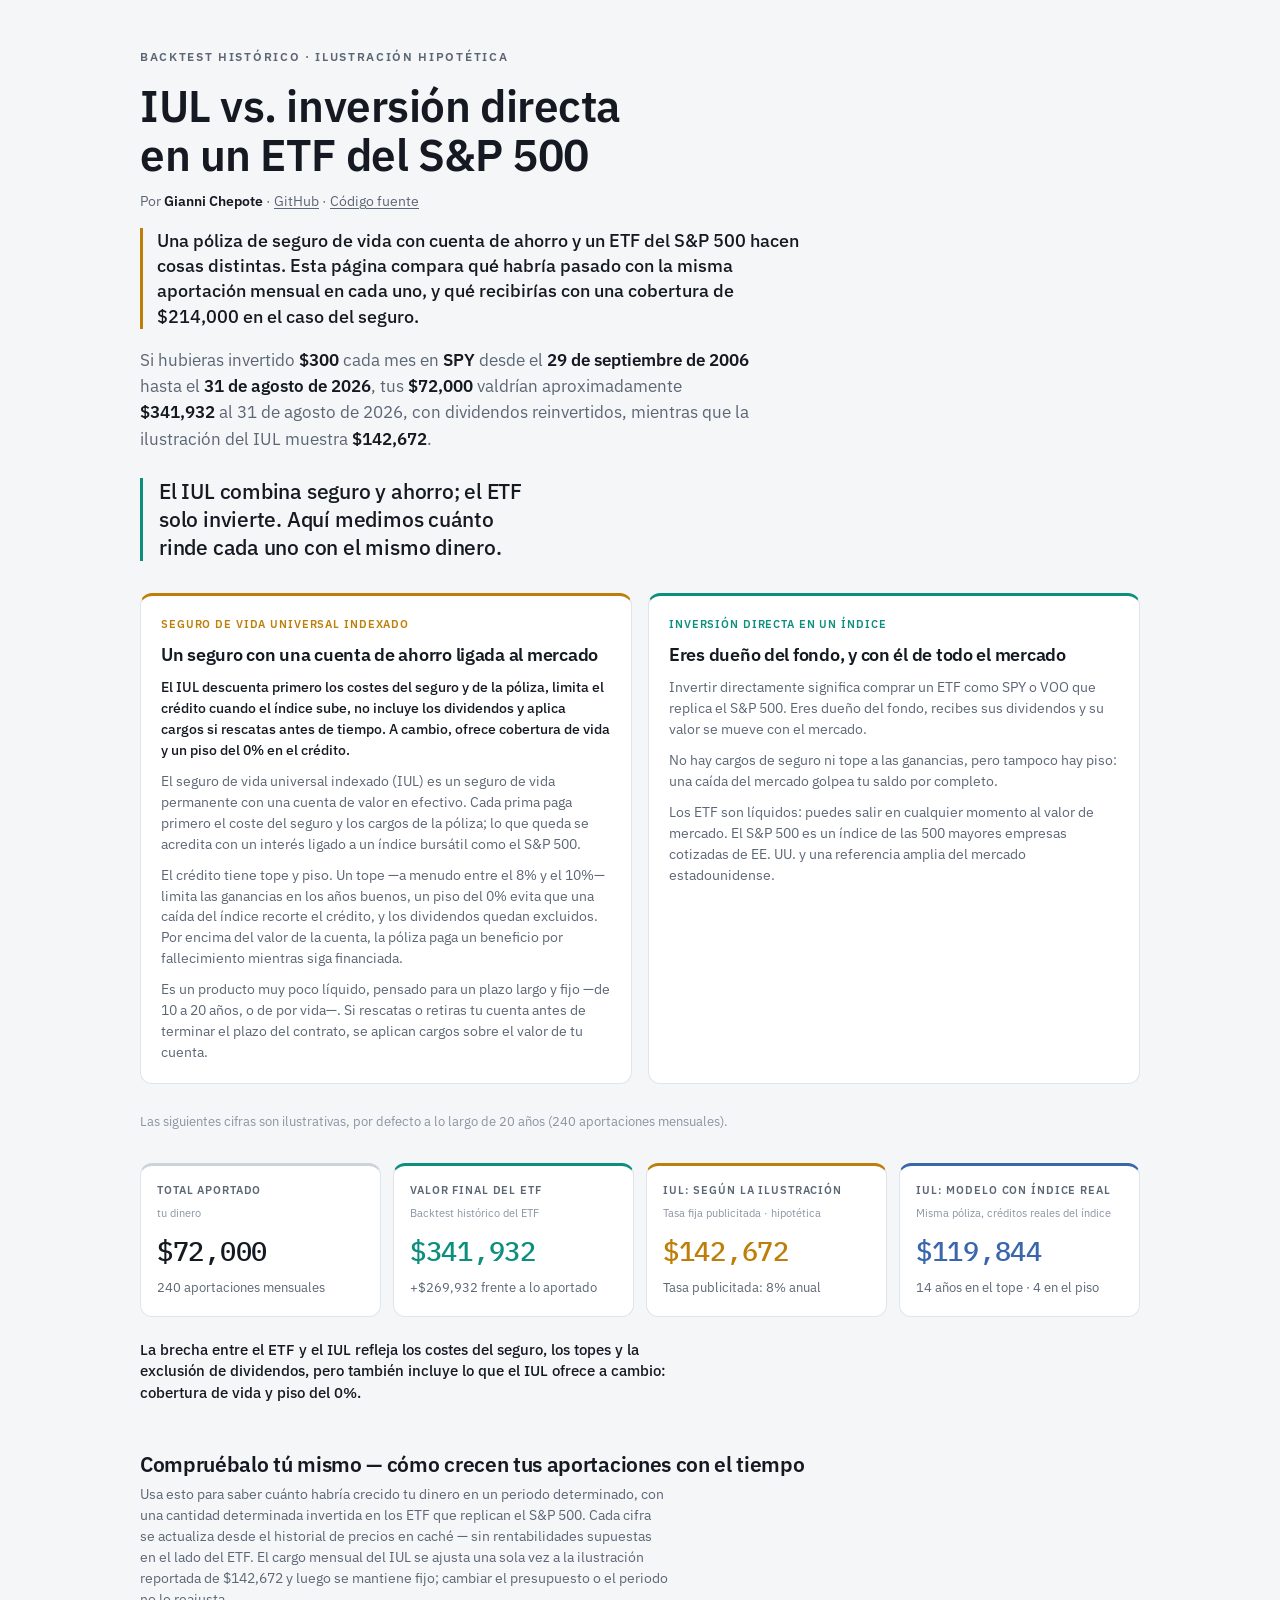
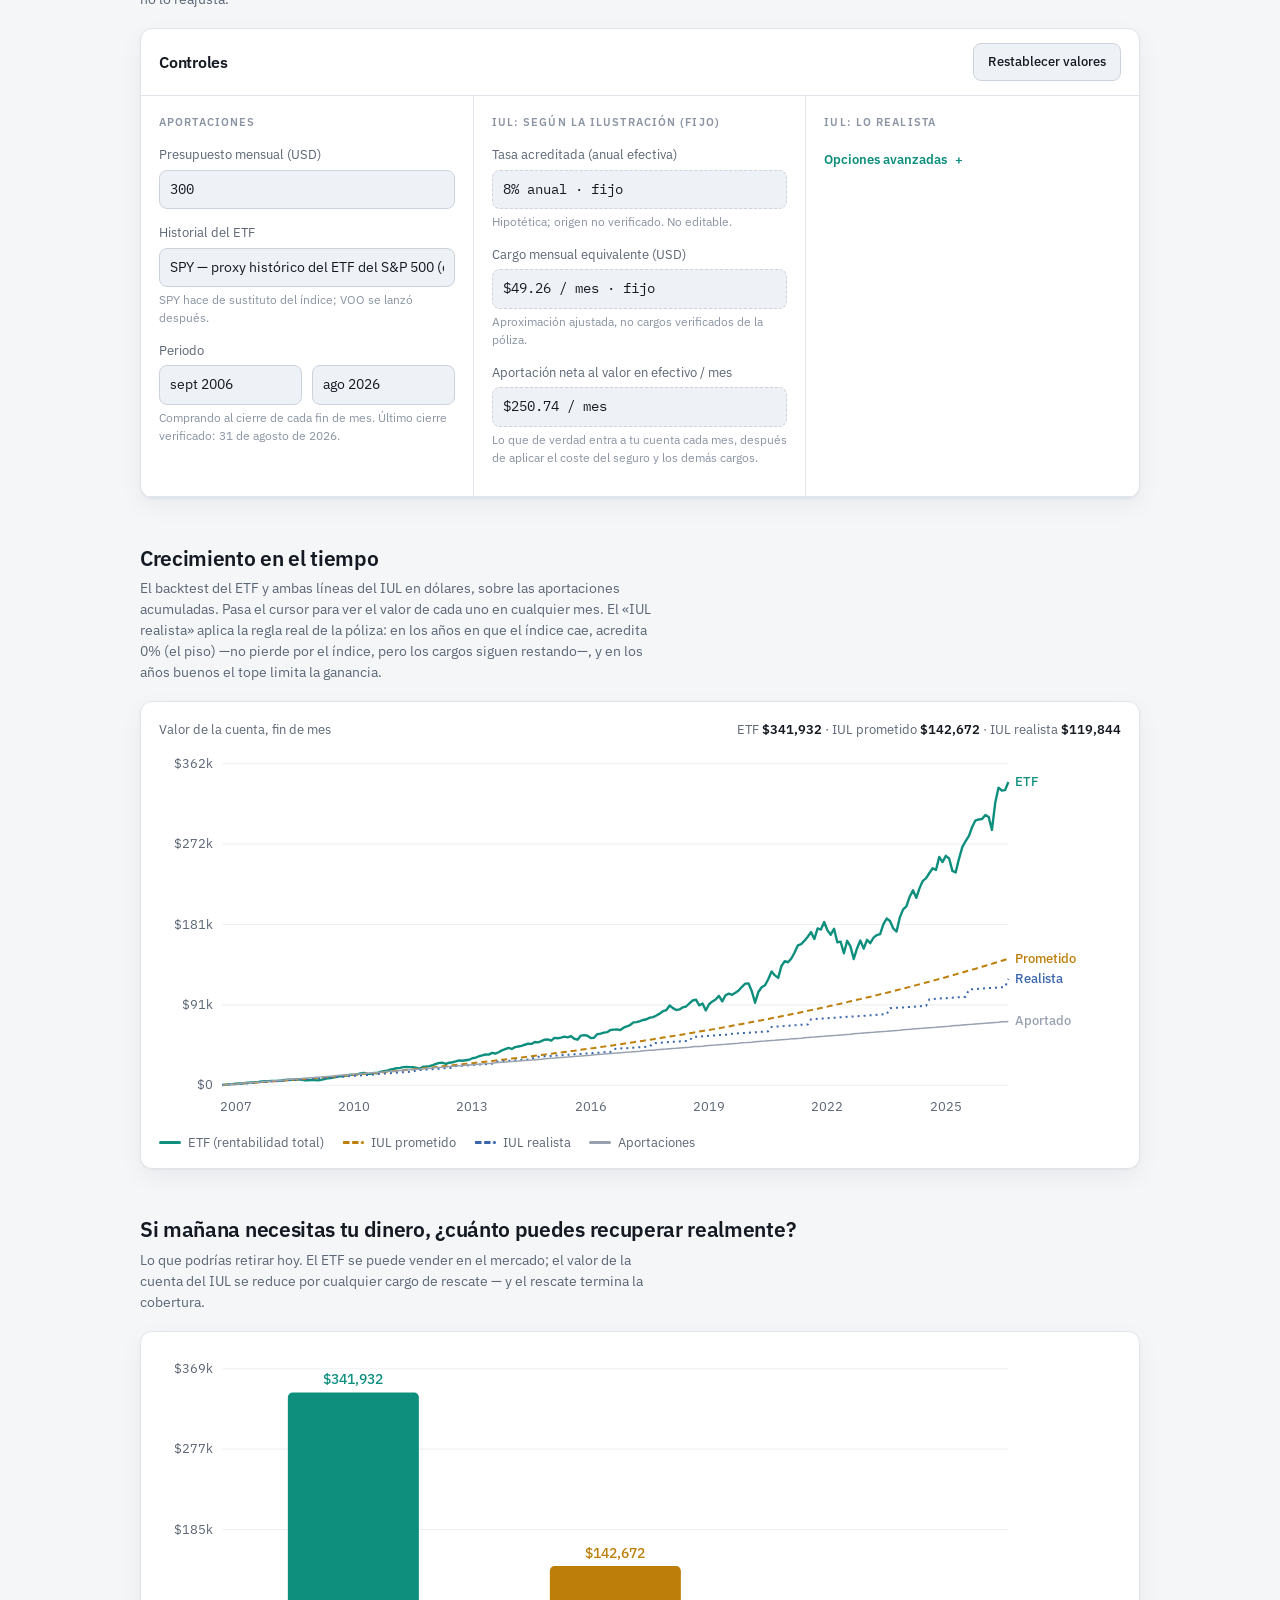
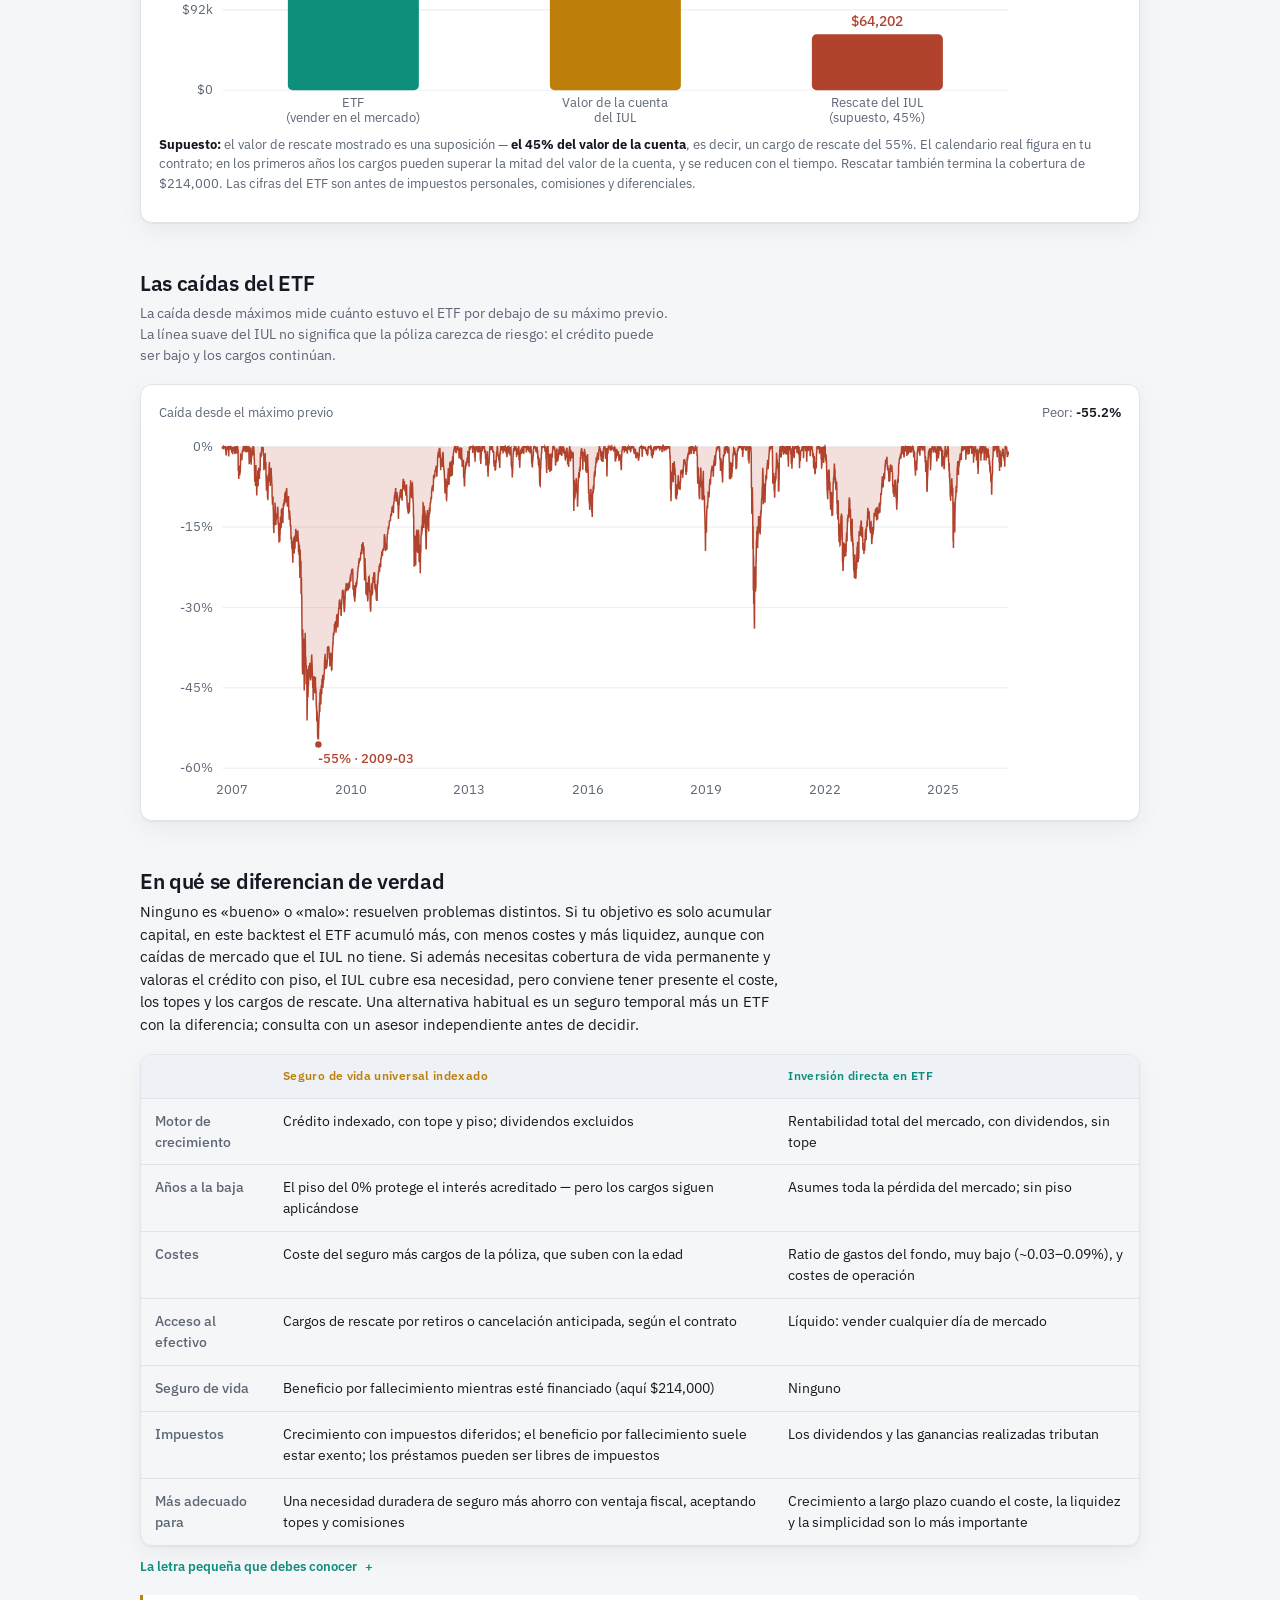
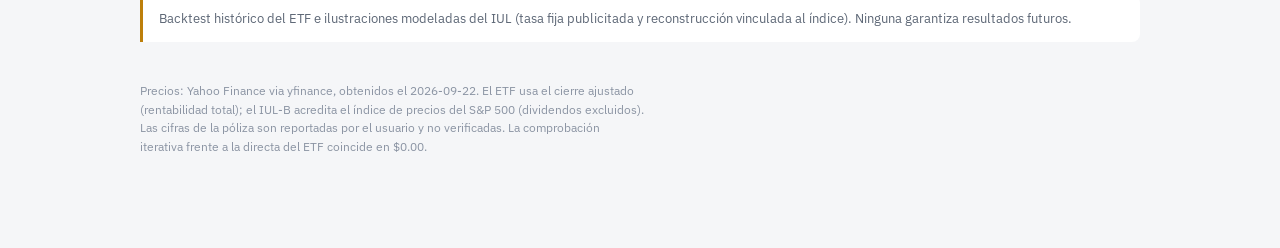
==== commit 4646f741: "Add author byline to the page and README Co-Authored-By: Claude Opus 5.5 <noreply@anthropic.com>" ====
--- a/app/index.html
+++ b/app/index.html
@@ -4,6 +4,7 @@
 <meta charset="utf-8" />
 <meta name="viewport" content="width=device-width, initial-scale=1, viewport-fit=cover" />
 <title>IUL vs. inversión directa en un ETF del S&amp;P 500</title>
+<meta name="author" content="Gianni Chepote" />
 <meta name="description" content="Backtest con datos reales: $300 al mes en un ETF del S&amp;P 500 frente a un seguro de vida universal indexado (IUL), con la regla de tope y piso aplicada al índice real." />
 <meta property="og:type" content="website" />
 <meta property="og:title" content="IUL vs. inversión directa en un ETF del S&amp;P 500" />
@@ -128,6 +129,10 @@
   .dot { width: 8px; height: 8px; border-radius: 50%; display: inline-block; }
   .chart-grid { display: grid; grid-template-columns: 1fr 1fr; gap: 16px; }
 
+  .byline { margin: 12px 0 0; font-size: 13.5px; color: var(--muted); }
+  .byline b { color: var(--ink); font-weight: 600; }
+  .byline a { color: var(--muted); text-decoration: underline; text-underline-offset: 2px; }
+  .byline a:hover { color: var(--ink); }
   .footnote { margin-top: 40px; font-size: 12px; color: var(--faint); max-width: 72ch; }
   .disclosure { margin-top: 14px; padding: 14px 16px; border-left: 3px solid var(--iula); background: var(--surface); border-radius: 0 8px 8px 0; font-size: 12.5px; color: var(--muted); }
   .exit-note { font-size: 12.5px; color: var(--muted); margin-top: 10px; }
@@ -204,6 +209,7 @@
   <header>
     <p class="eyebrow">Backtest histórico · ilustración hipotética</p>
     <h1 class="headline">IUL vs. inversión directa en un ETF del S&amp;P 500</h1>
+    <p class="byline">Por <b>Gianni Chepote</b> · <a href="https://github.com/gianni-chepote">GitHub</a> · <a href="https://github.com/gianni-chepote/iul-vs-direct-investing">Código fuente</a></p>
     <p class="subtitle">Una póliza de seguro de vida con cuenta de ahorro y un ETF del S&amp;P 500 hacen cosas distintas. Esta página compara qué habría pasado con la misma aportación mensual en cada uno, y qué recibirías con una cobertura de $214,000 en el caso del seguro.</p>
     <p class="answer" id="answer"></p>
   </header>
